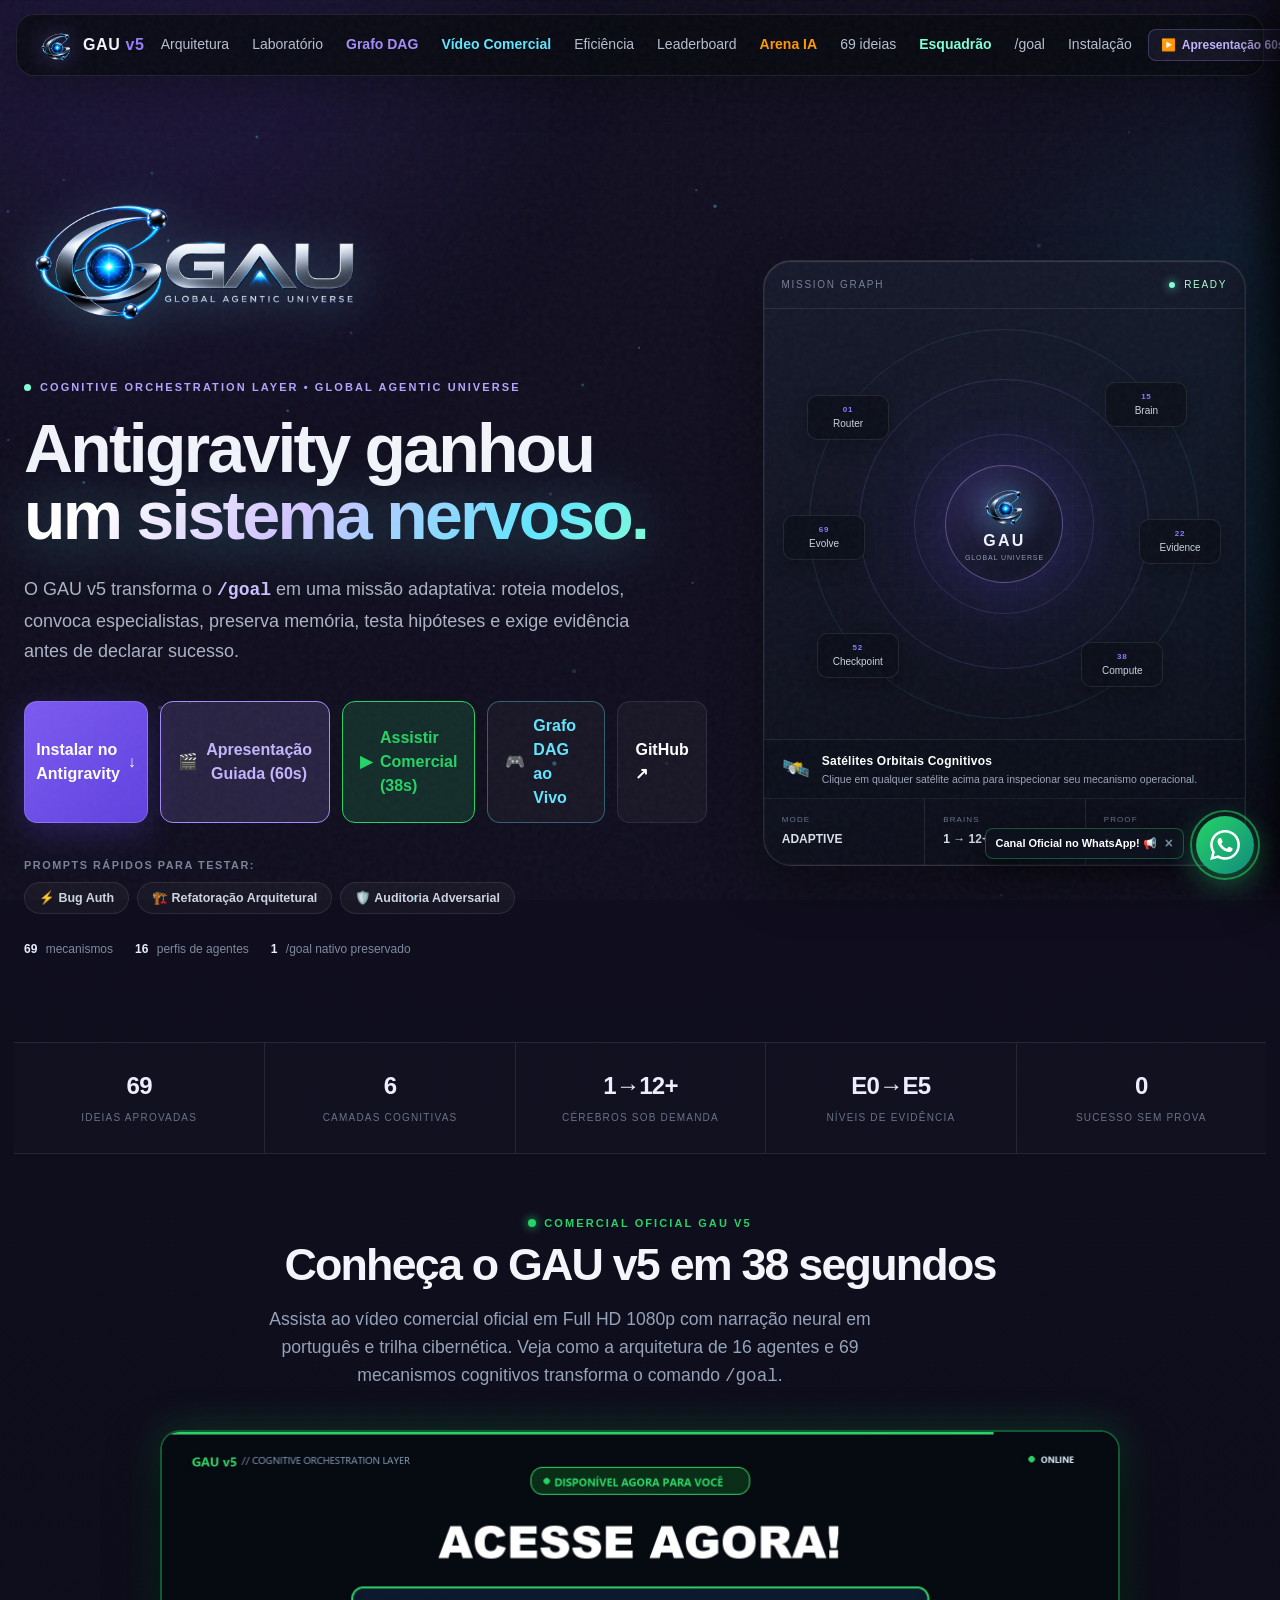
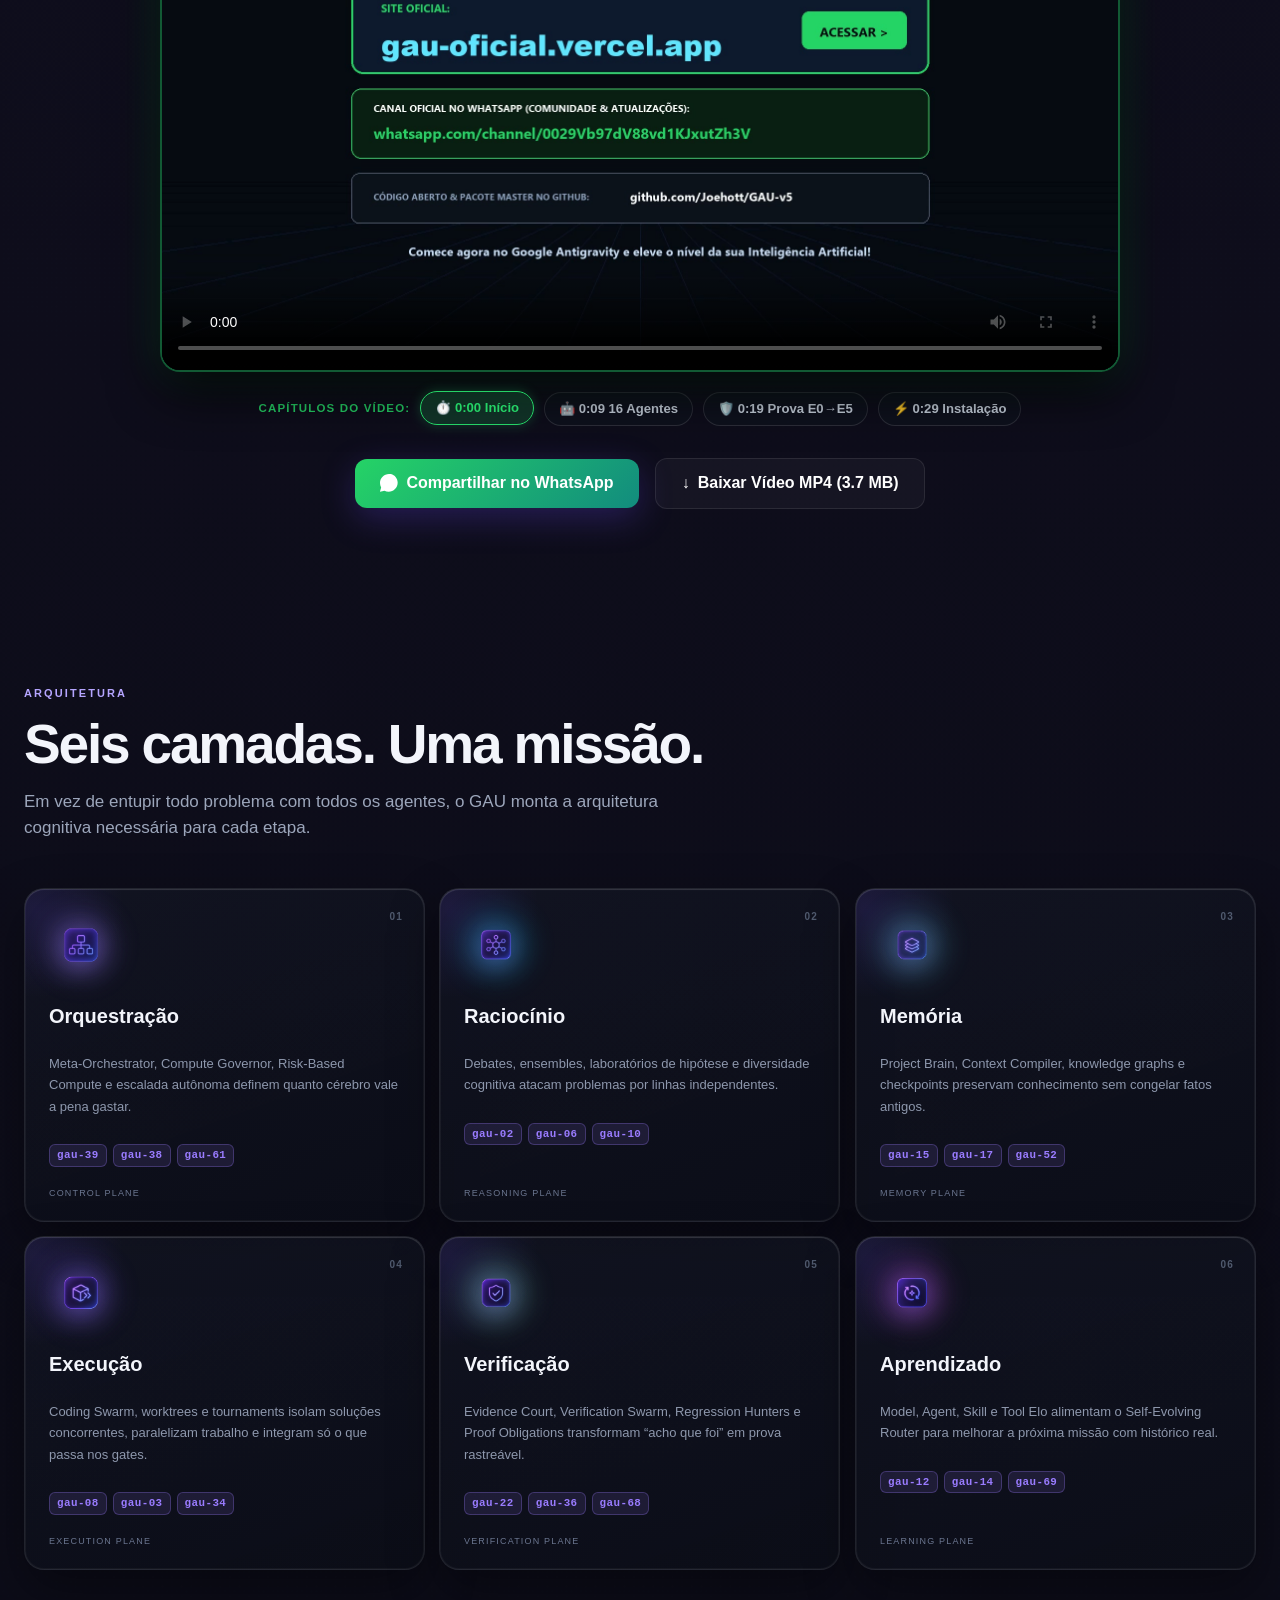
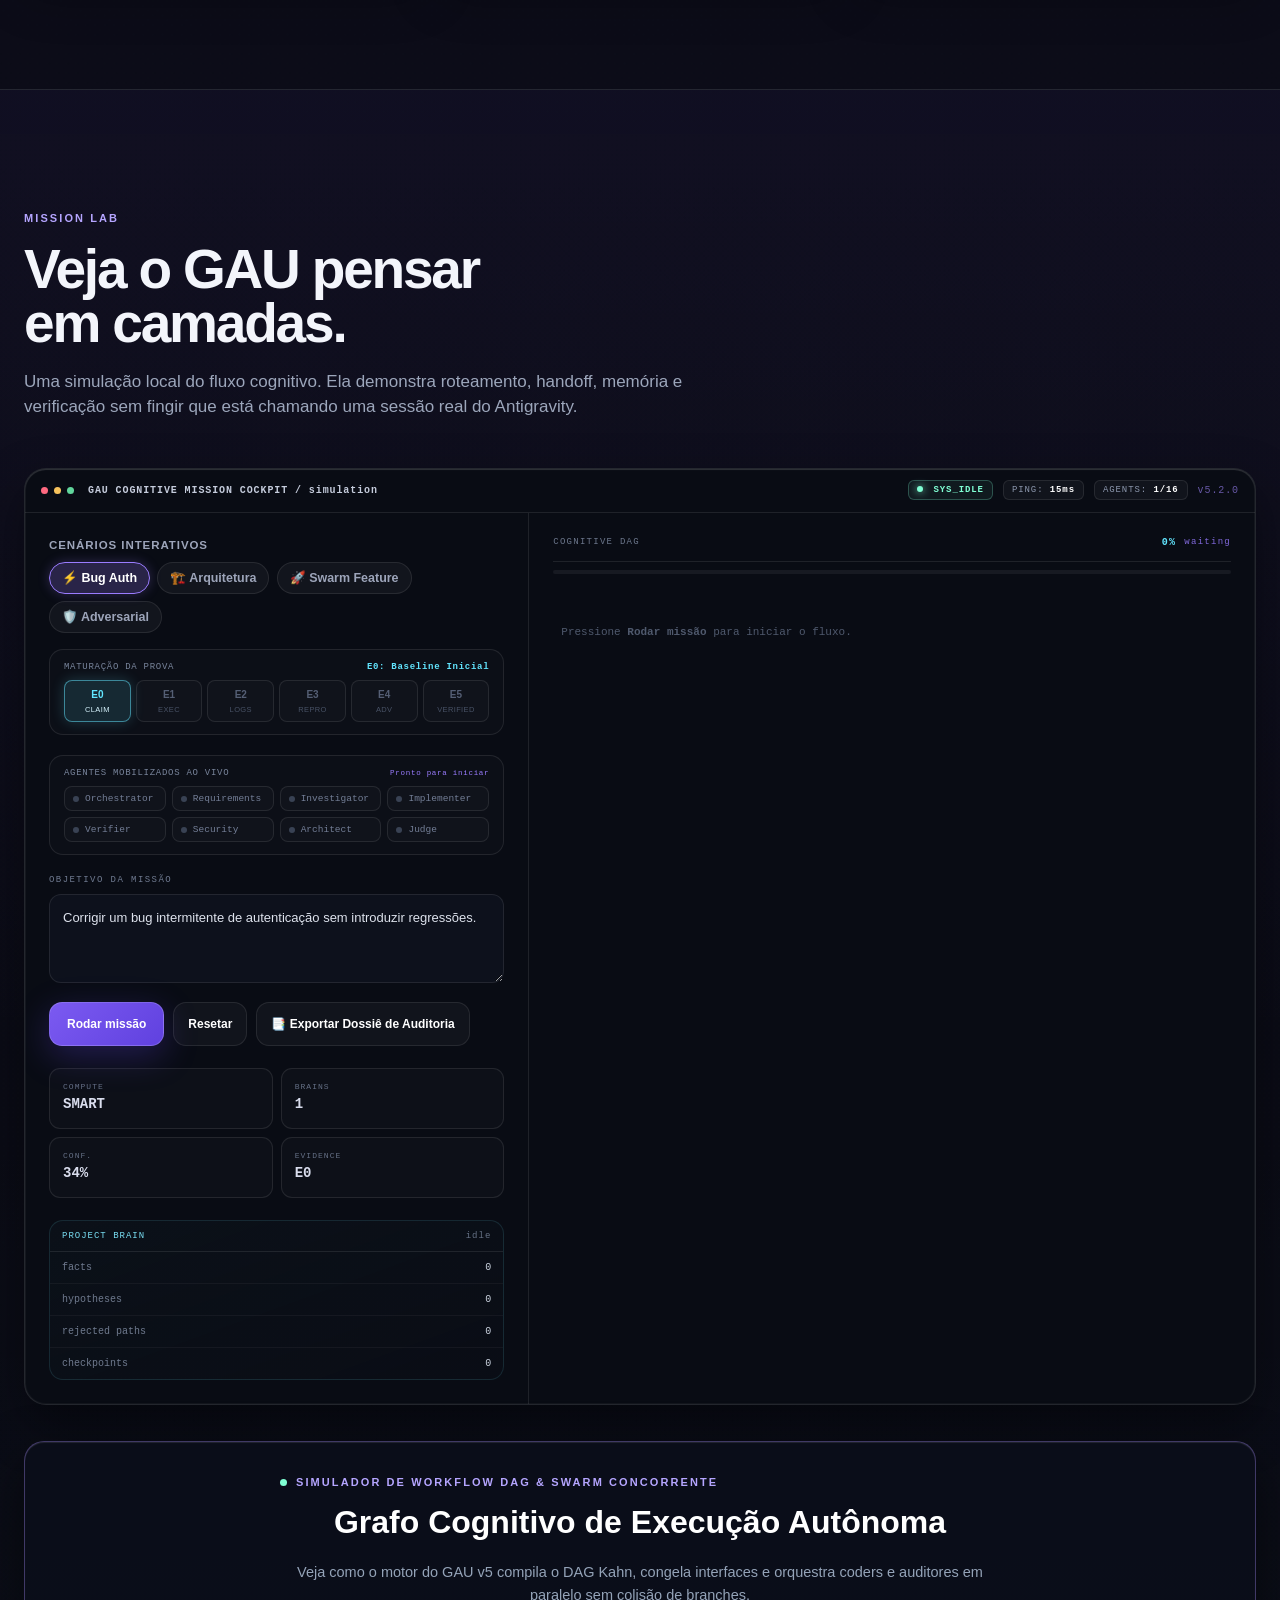
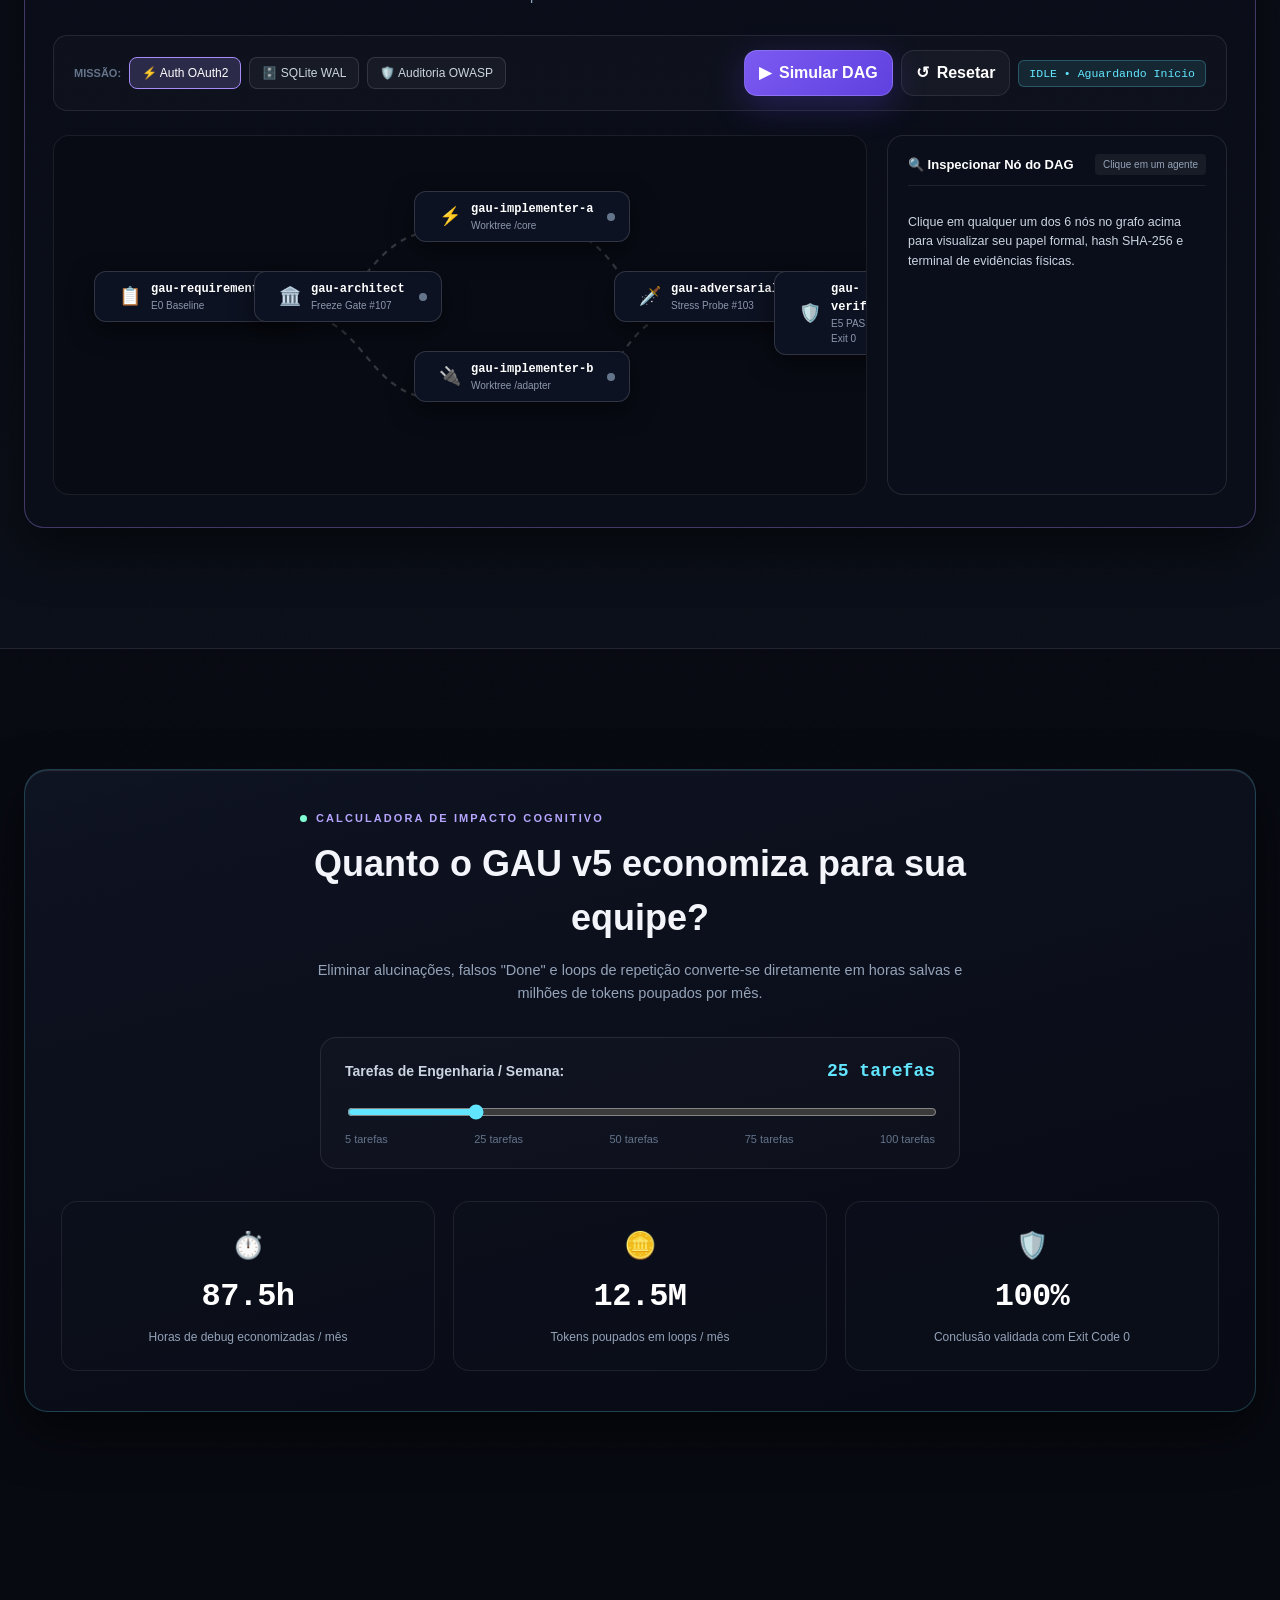
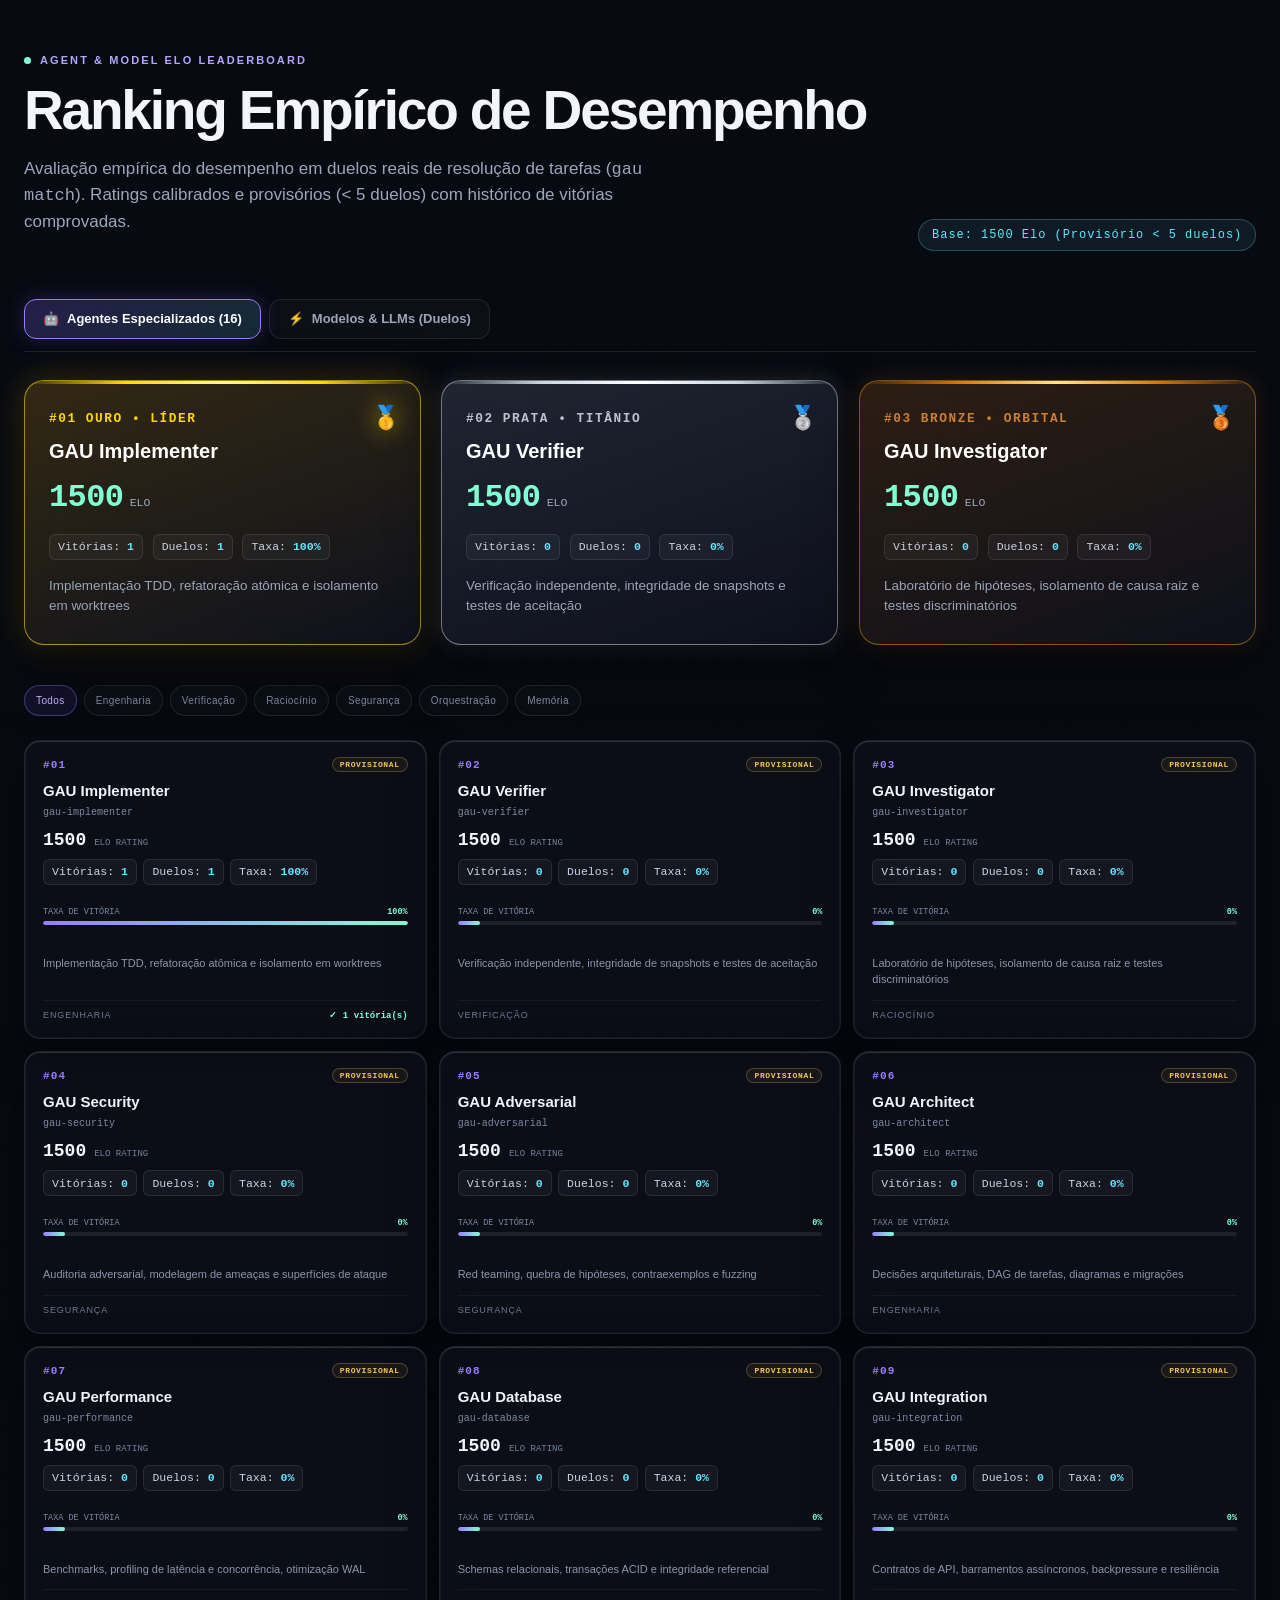
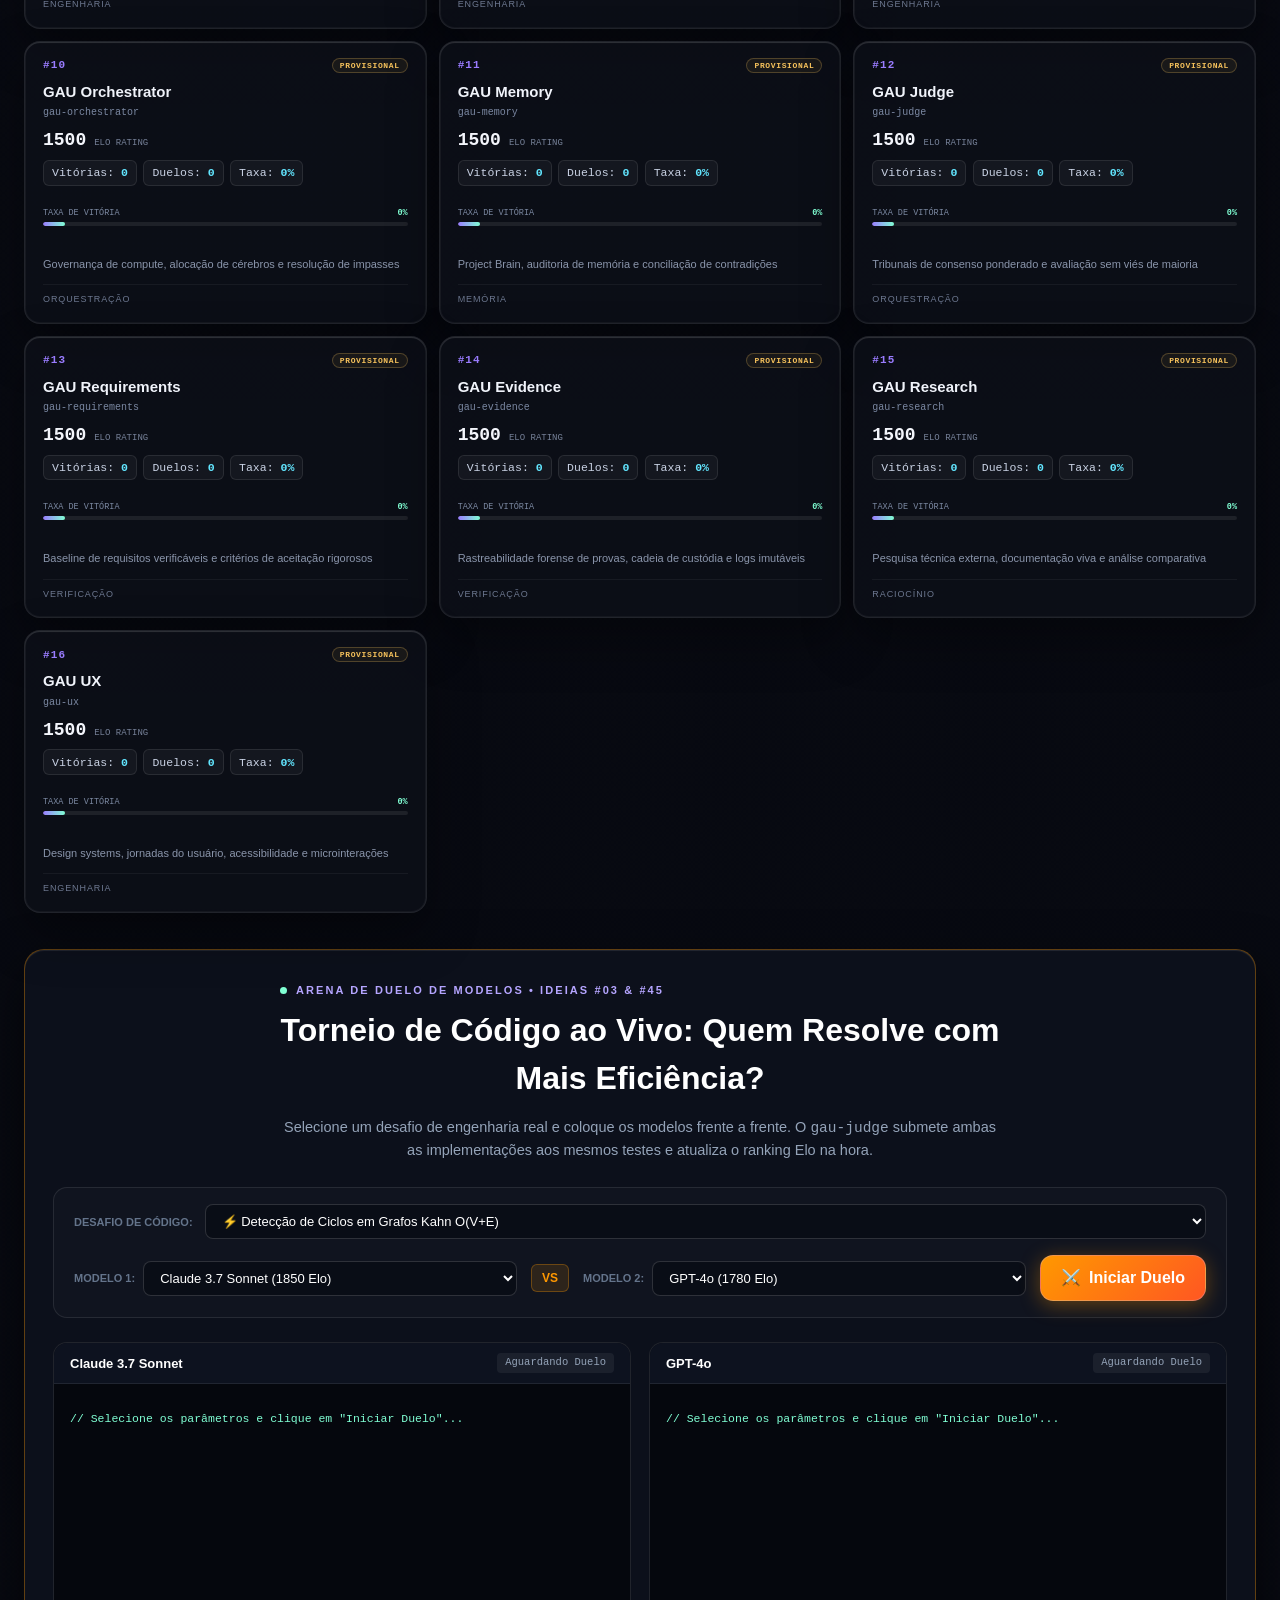
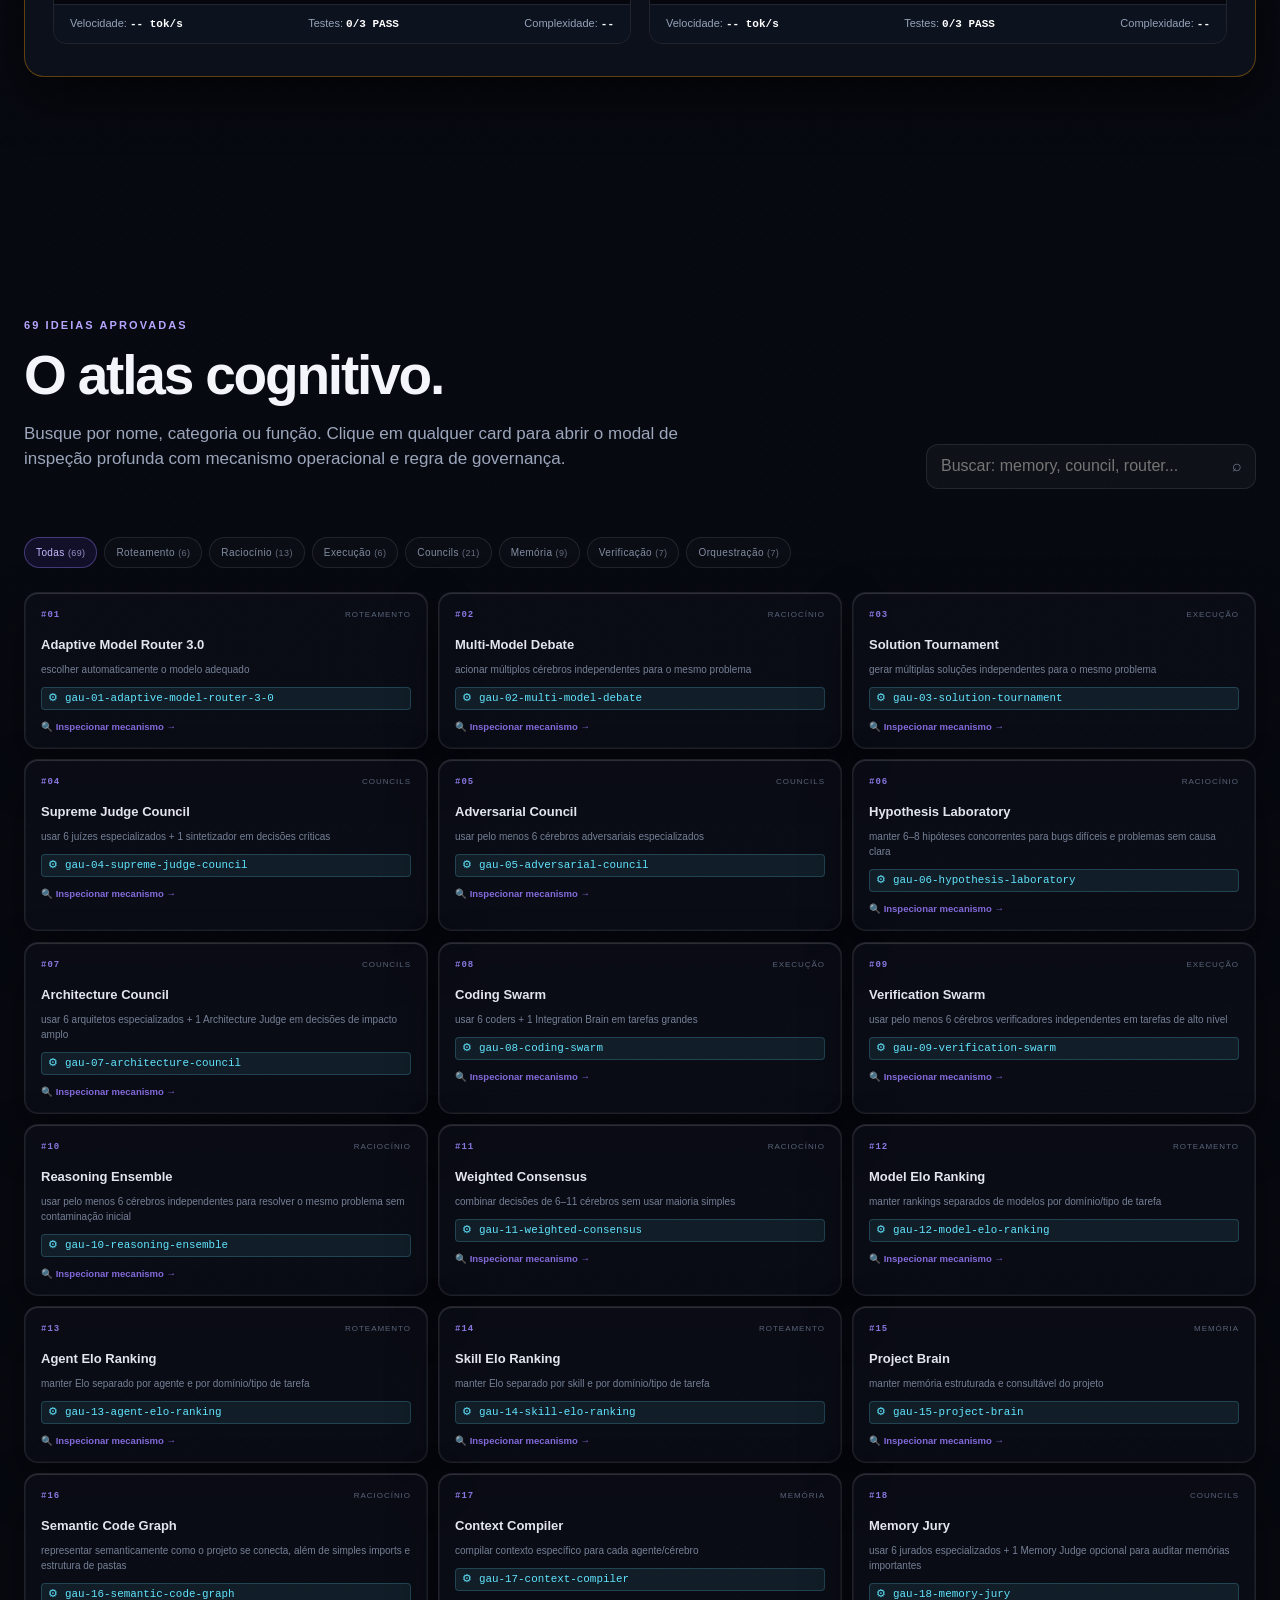
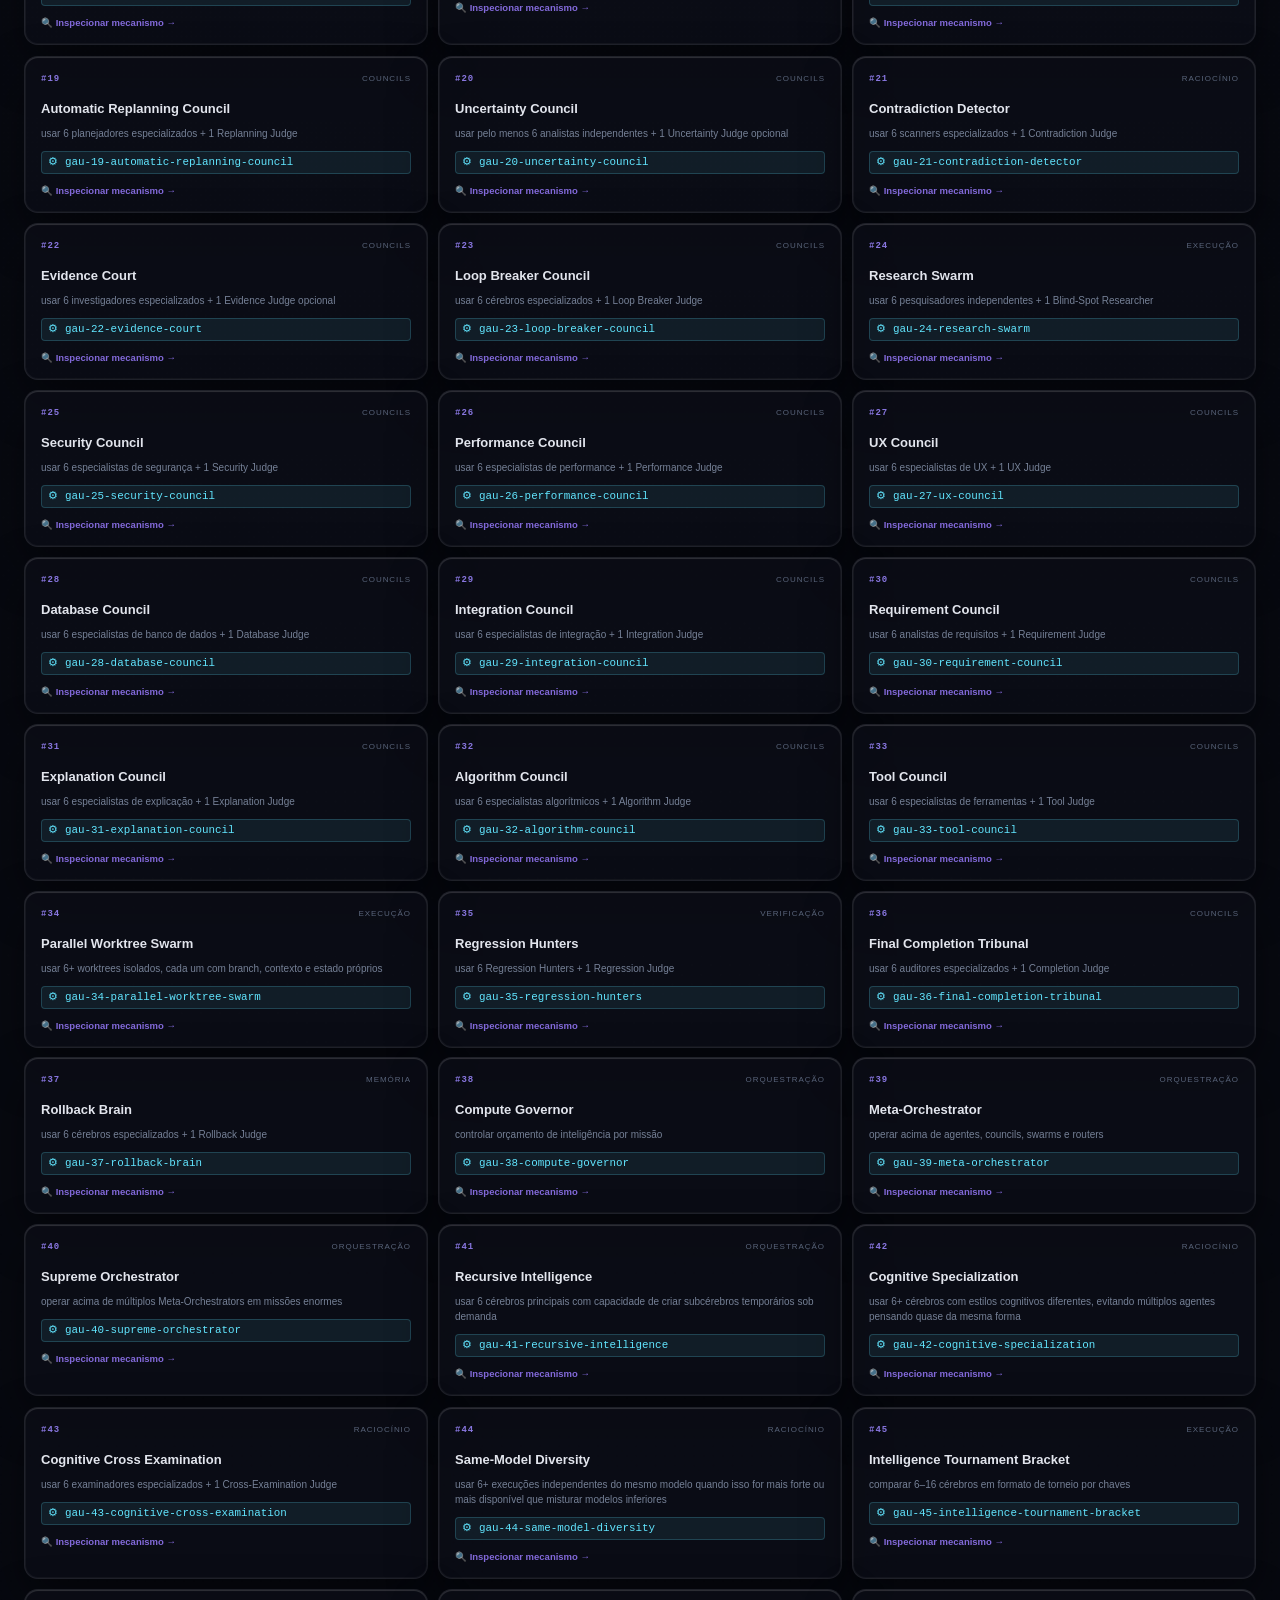
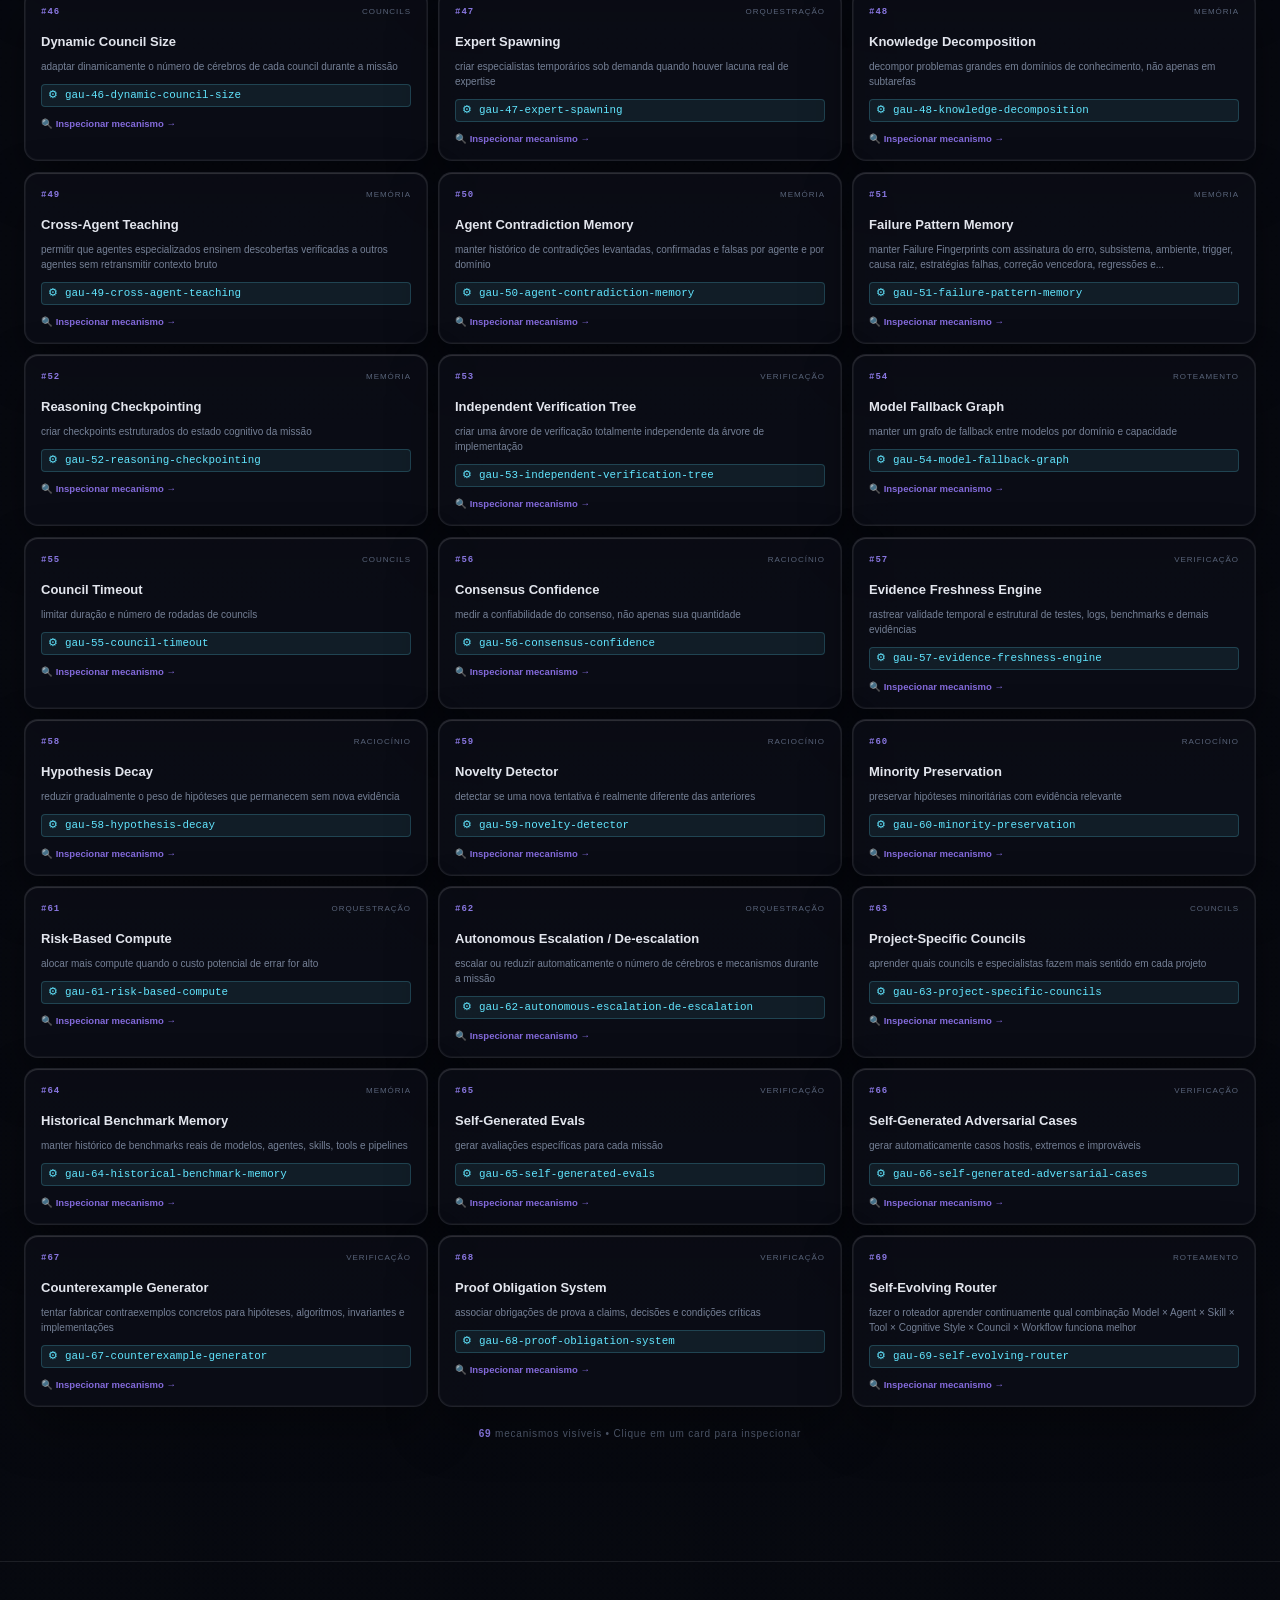
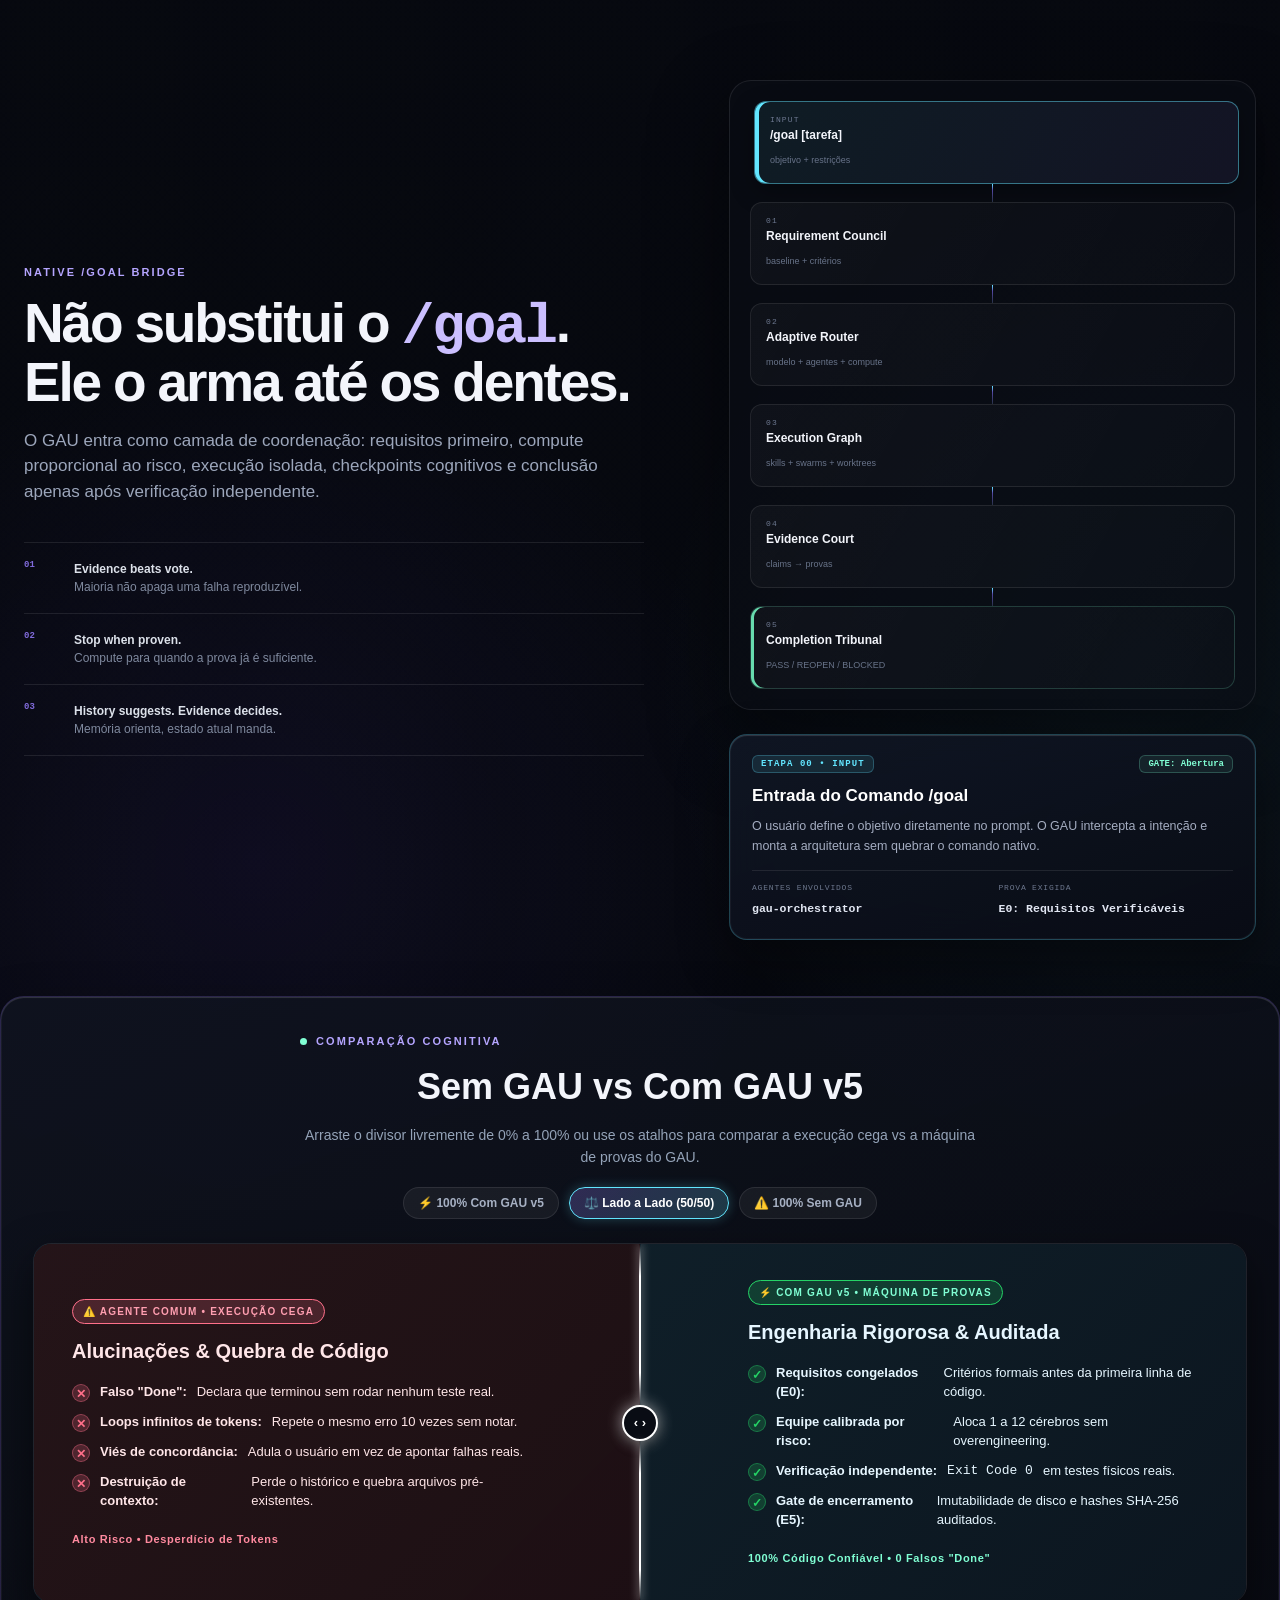
==== index.html @ ed95e639 "feat(ui): lancar Mega Pack V5 com simulador DAG ao vivo, arena de duelo de modelos, cockpit HUD de t" ====
<!doctype html>
<html lang="pt-BR">
<head>
  <meta charset="utf-8" />
  <meta name="viewport" content="width=device-width, initial-scale=1.0, maximum-scale=5.0, viewport-fit=cover" />
  <meta name="theme-color" content="#080b12" />
  <meta name="mobile-web-app-capable" content="yes" />
  <meta name="apple-mobile-web-app-capable" content="yes" />
  <meta name="apple-mobile-web-app-status-bar-style" content="black-translucent" />
  <meta name="apple-mobile-web-app-title" content="GAU v5" />
  <link rel="apple-touch-icon" href="assets/gau-avatar.png" />
  <meta name="description" content="GAU v5 para Antigravity: 69 mecanismos cognitivos integrados ao /goal, com roteamento adaptativo, memória, councils, swarms e verificação por evidência." />
  <meta name="keywords" content="GAU v5, GAU, Grande Arquitetura Unificada, Antigravity, Google Antigravity, comando /goal, agentes autônomos, inteligência artificial, multi-agent system, orquestração de IA, robôs programadores, Joehott" />
  <link rel="canonical" href="https://gau-oficial.vercel.app/" />

  <!-- Open Graph / WhatsApp / Facebook Preview -->
  <meta property="og:type" content="website" />
  <meta property="og:url" content="https://gau-oficial.vercel.app/" />
  <meta property="og:site_name" content="GAU v5 Oficial" />
  <meta property="og:title" content="GAU v5 | Orquestração Cognitiva para Antigravity" />
  <meta property="og:description" content="69 mecanismos cognitivos e 16 agentes autônomos integrados ao comando /goal do Antigravity." />
  <meta property="og:image" content="https://gau-oficial.vercel.app/assets/gau-og-banner.png" />
  <meta property="og:image:width" content="1200" />
  <meta property="og:image:height" content="630" />
  <meta property="og:image:alt" content="Logotipo Oficial GAU - Global Agentic Universe" />

  <!-- Twitter Card Preview -->
  <meta name="twitter:card" content="summary_large_image" />
  <meta name="twitter:url" content="https://gau-oficial.vercel.app/" />
  <meta name="twitter:title" content="GAU v5 | Orquestração Cognitiva para Antigravity" />
  <meta name="twitter:description" content="69 mecanismos cognitivos e 16 agentes autônomos integrados ao comando /goal do Antigravity." />
  <meta name="twitter:image" content="https://gau-oficial.vercel.app/assets/gau-og-banner.png" />

  <title>GAU v5 | Antigravity Cognitive Orchestration</title>
  <link rel="icon" href="assets/gau-icon.png" type="image/png" />
  <link rel="icon" href="assets/favicon.svg" type="image/svg+xml" />
  <link rel="manifest" href="site.webmanifest" />
  <link rel="stylesheet" href="styles.css?v=5.5.0" />

  <!-- Vercel Web Analytics & Speed Insights -->
  <script>
    window.va = window.va || function () { (window.vaq = window.vaq || []).push(arguments); };
    window.si = window.si || function () { (window.siq = window.siq || []).push(arguments); };
  </script>
  <script defer src="/_vercel/insights/script.js"></script>
  <script defer src="/_vercel/speed-insights/script.js"></script>
  <style>
    /* Critical inline styles to guarantee instant rendering of WhatsApp & Mobile elements */
    .whatsapp-floating {
      position: fixed !important;
      bottom: 26px !important;
      right: 26px !important;
      z-index: 99999 !important;
      display: block !important;
    }
    @media (max-width: 768px) {
      .whatsapp-floating {
        bottom: calc(76px + env(safe-area-inset-bottom, 0px)) !important;
        right: 16px !important;
      }
    }
    .whatsapp-pulse-btn {
      width: 58px !important;
      height: 58px !important;
      border-radius: 50% !important;
      background: linear-gradient(135deg, #25D366, #128C7E) !important;
      border: none !important;
      cursor: pointer !important;
      display: grid !important;
      place-items: center !important;
      box-shadow: 0 8px 30px rgba(37, 211, 102, 0.45) !important;
      position: relative !important;
    }
    .whatsapp-modal.open,
    .whatsapp-modal.active {
      display: block !important;
    }
  </style>
</head>
<body>
  <div class="noise" aria-hidden="true"></div>
  <div class="aurora aurora-a" aria-hidden="true"></div>
  <div class="aurora aurora-b" aria-hidden="true"></div>
  <canvas id="quantumCanvas" class="quantum-canvas" aria-hidden="true"></canvas>
  <canvas id="matrixCanvas" class="matrix-canvas" aria-hidden="true"></canvas>

  <header class="topbar" id="top">
    <a class="brand" href="#top" aria-label="GAU v5 - início" id="gauBrandLogo">
      <img src="assets/gau-icon.png" alt="GAU" width="34" height="34" />
      <span>GAU <b>v5</b></span>
    </a>
    <nav class="nav" aria-label="Navegação principal">
      <a href="#architecture">Arquitetura</a>
      <a href="#lab">Laboratório</a>
      <a href="#dagSimulatorSection" style="color: #a78bfa; font-weight: 700;">Grafo DAG</a>
      <a href="#comercial" style="color: #62e6ff; font-weight: 700;">Vídeo Comercial</a>
      <a href="#roi">Eficiência</a>
      <a href="#leaderboard">Leaderboard</a>
      <a href="#modelArenaSection" style="color: #ff9800; font-weight: 700;">Arena IA</a>
      <a href="#ideas">69 ideias</a>
      <a href="#squadBuilderSection" style="color: #80ffd4; font-weight: 700;">Esquadrão</a>
      <a href="#goal">/goal</a>
      <a href="#deploy">Instalação</a>
    </nav>
    <div class="topbar-actions">
      <button class="tour-top-btn" id="startTourBtn" title="Apresentação Guiada do GAU v5 em 60s">
        <span class="tour-icon">▶️</span>
        <span class="tour-txt">Apresentação 60s</span>
      </button>
      <button class="cockpit-toggle-btn" id="cockpitToggleBtn" title="Abrir Cockpit de Telemetria Sci-Fi HUD">
        <span class="cockpit-icon">🛰️</span>
        <span class="cockpit-txt">Cockpit HUD</span>
      </button>
      <button class="search-k-btn" id="spotlightTriggerBtn" title="Busca Rápida de Ideias, Agentes e Comandos (Ctrl+K)">
        <svg width="13" height="13" viewBox="0 0 24 24" fill="none" stroke="currentColor" stroke-width="2.5"><circle cx="11" cy="11" r="8"/><path d="M21 21l-4.35-4.35"/></svg>
        <span class="search-k-txt">Buscar</span>
        <kbd class="search-k-badge">Ctrl K</kbd>
      </button>
      <button class="audio-toggle-btn" id="audioToggleBtn" title="Ativar/Desativar Efeitos Sonoros Cyberpunk">
        <span class="audio-icon" id="audioIcon">🔇</span>
        <span class="audio-txt">Som</span>
      </button>
      <a class="whatsapp-btn-header" id="headerWhatsappBtn" href="https://whatsapp.com/channel/0029Vb97dV88vd1KJxutZh3V" target="_blank" rel="noopener noreferrer" title="Canal Oficial no WhatsApp">
        <svg width="15" height="15" viewBox="0 0 24 24" fill="currentColor"><path d="M12.031 6.172c-3.181 0-5.767 2.586-5.768 5.766-.001 1.298.38 2.27 1.019 3.287l-.582 2.128 2.182-.573c.978.58 1.911.928 3.145.929 3.178 0 5.767-2.587 5.768-5.766.001-3.187-2.575-5.77-5.764-5.771zm3.392 8.244c-.144.405-.837.774-1.17.824-.299.045-.677.063-1.092-.069-.252-.08-.575-.187-.988-.365-1.739-.751-2.874-2.502-2.961-2.617-.087-.116-.708-.94-.708-1.793s.448-1.273.607-1.446c.159-.173.346-.217.462-.217l.332.006c.106.005.249-.04.39.298.144.347.491 1.2.534 1.287.043.087.072.188.014.304-.058.116-.087.188-.173.289l-.26.304c-.087.086-.177.18-.076.354.101.174.449.741.964 1.201.662.591 1.221.774 1.394.86s.274.072.376-.043c.101-.116.433-.506.549-.68.116-.173.231-.145.39-.087s1.011.477 1.184.564.289.13.332.202c.043.072.043.419-.101.824zm-3.423-14.416c-6.627 0-12 5.373-12 12 0 2.126.556 4.12 1.528 5.856l-1.624 5.928 6.074-1.593c1.666.91 3.567 1.42 5.586 1.42 6.627 0 12-5.373 12-12 0-6.627-5.373-12-12-12z"/></svg>
        <span>WhatsApp</span>
      </a>
      <a class="mini-cta" href="https://github.com/Joehott/GAU-v5" target="_blank" rel="noopener noreferrer">GitHub <span>↗</span></a>
      <button class="mobile-menu-btn" id="mobileMenuBtn" aria-label="Abrir Menu de Navegação">
        <span></span>
        <span></span>
        <span></span>
      </button>
    </div>
  </header>

  <!-- Dedicated Mobile Quick Access Bar (Only visible on Smartphones <= 768px) -->
  <nav class="mobile-quick-bar" id="mobileQuickBar" aria-label="Acesso Rápido Mobile">
    <div class="mobile-quick-track">
      <a href="#top" class="mobile-quick-chip active"><span class="chip-dot"></span> Início</a>
      <a href="#architecture" class="mobile-quick-chip">🏛️ Arquitetura</a>
      <a href="#lab" class="mobile-quick-chip">🧪 Lab Missões</a>
      <a href="#dagSimulatorSection" class="mobile-quick-chip">🎮 Grafo DAG</a>
      <a href="#comercial" class="mobile-quick-chip">🎬 Vídeo 38s</a>
      <a href="#roi" class="mobile-quick-chip">🧮 Eficiência</a>
      <a href="#leaderboard" class="mobile-quick-chip">🏆 Leaderboard</a>
      <a href="#modelArenaSection" class="mobile-quick-chip">⚔️ Duelo IA</a>
      <a href="#ideas" class="mobile-quick-chip">💡 69 Ideias</a>
      <a href="#squadBuilderSection" class="mobile-quick-chip">🧩 Esquadrão</a>
      <a href="#goal" class="mobile-quick-chip">🎯 /goal</a>
      <a href="#deploy" class="mobile-quick-chip">⚡ Instalar</a>
    </div>
  </nav>

  <div class="mobile-nav-backdrop" id="mobileNavBackdrop"></div>
  <aside class="mobile-nav-drawer" id="mobileNavDrawer" aria-label="Menu Mobile">
    <div class="drawer-header">
      <div class="brand">
        <img src="assets/gau-icon.png" alt="GAU" width="28" height="28" />
        <span>GAU <b>v5</b></span>
      </div>
      <button class="drawer-close-btn" id="drawerCloseBtn" aria-label="Fechar Menu">&times;</button>
    </div>
    <nav class="drawer-links">
      <a href="#top" class="drawer-link"><span class="drawer-icon">🏠</span> Início</a>
      <a href="#comercial" class="drawer-link highlight-commercial"><span class="drawer-icon">🎬</span> Vídeo Comercial <small class="badge-new">38s</small></a>
      <a href="#architecture" class="drawer-link"><span class="drawer-icon">🏛️</span> Arquitetura</a>
      <a href="#lab" class="drawer-link"><span class="drawer-icon">🧪</span> Laboratório de Missões</a>
      <a href="#roi" class="drawer-link"><span class="drawer-icon">🧮</span> Calculadora de Eficiência</a>
      <a href="#leaderboard" class="drawer-link"><span class="drawer-icon">🏆</span> Leaderboard Elo</a>
      <a href="#ideas" class="drawer-link"><span class="drawer-icon">💡</span> 69 Ideias Aprovadas</a>
      <a href="#goal" class="drawer-link"><span class="drawer-icon">🎯</span> Comando /goal</a>
      <a href="#deploy" class="drawer-link"><span class="drawer-icon">📦</span> Instalação</a>
      <a href="#contato" class="drawer-link highlight-wa"><span class="drawer-icon">💬</span> Canal Oficial WhatsApp</a>
      <a href="https://github.com/Joehott/GAU-v5" target="_blank" rel="noopener noreferrer" class="drawer-link"><span class="drawer-icon">↗️</span> GitHub Oficial</a>
    </nav>
  </aside>

  <main>
    <section class="hero section-shell">
      <div class="hero-copy reveal">
        <div class="hero-brand-badge" style="margin-bottom: 1.25rem;">
          <img src="assets/gau-logo-transparent.png" alt="GAU - Global Agentic Universe" style="max-width: min(340px, 85vw); height: auto; display: block; filter: drop-shadow(0 6px 24px rgba(98, 230, 255, 0.28));" />
        </div>
        <div class="eyebrow"><span class="pulse-dot"></span> COGNITIVE ORCHESTRATION LAYER &bull; GLOBAL AGENTIC UNIVERSE</div>
        <h1>Antigravity ganhou<br><span class="gradient-text">um sistema nervoso.</span></h1>
        <p class="hero-lead">O GAU v5 transforma o <code>/goal</code> em uma missão adaptativa: roteia modelos, convoca especialistas, preserva memória, testa hipóteses e exige evidência antes de declarar sucesso.</p>
        <div class="hero-actions">
          <a class="button primary" href="#deploy">Instalar no Antigravity <span>↓</span></a>
          <button type="button" class="button tour-hero-btn" id="heroTourBtn" style="background: rgba(167, 139, 250, 0.16); border: 1px solid #a78bfa; color: #c4b5fd; font-weight: 700; display: inline-flex; align-items: center; gap: 8px;"><span>🎬</span> Apresentação Guiada (60s)</button>
          <a class="button commercial-btn" href="#comercial" style="background: rgba(37, 211, 102, 0.15); border: 1px solid #25D366; color: #25D366; font-weight: 700; display: inline-flex; align-items: center; gap: 8px;"><span>▶</span> Assistir Comercial (38s)</a>
          <a class="button ghost" href="#dagSimulatorSection" style="border-color: rgba(98, 230, 255, 0.35); color: #62e6ff;"><span>🎮</span> Grafo DAG ao Vivo</a>
          <a class="button ghost" href="https://github.com/Joehott/GAU-v5" target="_blank" rel="noopener noreferrer">GitHub ↗</a>
        </div>
        <div class="hero-prompts" id="heroPrompts">
          <span class="hero-prompts-label">PROMPTS RÁPIDOS PARA TESTAR:</span>
          <div class="hero-prompt-chips">
            <button type="button" class="prompt-chip" data-prompt="Corrigir um bug intermitente de autenticação sem introduzir regressões.">⚡ Bug Auth</button>
            <button type="button" class="prompt-chip" data-prompt="Refatorar arquitetura do sistema com contratos rígidos e testes de regressão.">🏗️ Refatoração Arquitetural</button>
            <button type="button" class="prompt-chip" data-prompt="Executar auditoria adversarial OWASP, caça a edge cases e quarentena de falhas.">🛡️ Auditoria Adversarial</button>
          </div>
        </div>
        <div class="hero-proof">
          <span><i>69</i> mecanismos</span>
          <span><i>16</i> perfis de agentes</span>
          <span><i>1</i> /goal nativo preservado</span>
        </div>
      </div>

      <div class="hero-visual reveal delay-1" aria-label="Visualização da arquitetura cognitiva do GAU v5">
        <div class="orbital-card">
          <div class="card-topline">
            <span>MISSION GRAPH</span>
            <span class="status-live" id="orbitalLiveStatus"><i></i> READY</span>
          </div>
          <div class="brain-stage">
            <div class="orbit orbit-1"></div>
            <div class="orbit orbit-2"></div>
            <div class="orbit orbit-3"></div>
            <div class="core-node" id="orbitalCoreNode" role="button" tabindex="0" title="GAU v5 - Núcleo Cognitivo Quântico">
              <img src="assets/gau-icon.png" alt="GAU Núcleo" style="width: 44px; height: 44px; object-fit: contain; filter: drop-shadow(0 0 16px rgba(98, 230, 255, 0.7)); margin-bottom: 2px;" />
              <b>GAU</b>
              <small>GLOBAL UNIVERSE</small>
            </div>
            <button type="button" class="satellite s1" data-sat="01" data-name="Adaptive Model Router 3.0" data-desc="Roteamento dinâmico do modelo ideal e dimensionamento de compute por risco e incerteza."><span>01</span>Router</button>
            <button type="button" class="satellite s2" data-sat="15" data-name="Project Brain" data-desc="Memória estruturada em SQLite WAL: fatos comprovados, hipóteses e caminhos rejeitados."><span>15</span>Brain</button>
            <button type="button" class="satellite s3" data-sat="22" data-name="Evidence Court" data-desc="Cadeia de custódia e prova formal (E0 a E5). Nenhuma alegação é aceita sem teste físico."><span>22</span>Evidence</button>
            <button type="button" class="satellite s4" data-sat="38" data-name="Compute Governor" data-desc="Governança orçamentária rigorosa: reserva e libera instâncias cerebrais sob demanda."><span>38</span>Compute</button>
            <button type="button" class="satellite s5" data-sat="52" data-name="Reasoning Checkpoint" data-desc="Snapshots atômicos de estado no SQLite com restauração instantânea sob qualquer falha."><span>52</span>Checkpoint</button>
            <button type="button" class="satellite s6" data-sat="69" data-name="Self-Evolving Router" data-desc="Curva contínua de aprendizado que refina o roteamento a partir de duelos reais Elo."><span>69</span>Evolve</button>
          </div>
          <div class="orbital-info-capsule" id="orbitalInfoCapsule">
            <span class="capsule-icon" id="capsuleIcon">🛰️</span>
            <div class="capsule-text">
              <strong id="capsuleTitle">Satélites Orbitais Cognitivos</strong>
              <span id="capsuleDesc">Clique em qualquer satélite acima para inspecionar seu mecanismo operacional.</span>
            </div>
          </div>
          <div class="signal-row">
            <div id="sigMode"><small>MODE</small><strong>ADAPTIVE</strong></div>
            <div id="sigBrains"><small>BRAINS</small><strong>1 → 12+</strong></div>
            <div id="sigProof"><small>PROOF</small><strong>E0 → E5</strong></div>
          </div>
        </div>
      </div>
    </section>

    <section class="metrics-strip" aria-label="Métricas principais">
      <div><strong data-count="69">69</strong><span>ideias aprovadas</span></div>
      <div><strong data-count="6">6</strong><span>camadas cognitivas</span></div>
      <div><strong>1→12+</strong><span>cérebros sob demanda</span></div>
      <div><strong>E0→E5</strong><span>níveis de evidência</span></div>
      <div><strong>0</strong><span>sucesso sem prova</span></div>
    </section>

    <section class="section-shell section-block" id="comercial" style="text-align: center; padding-top: 3.5rem; padding-bottom: 3.5rem;">
      <div class="section-heading reveal" style="max-width: 820px; margin: 0 auto 2.5rem auto;">
        <div class="eyebrow" style="color: #25D366; display: inline-flex; align-items: center; gap: 8px;">
          <span style="display:inline-block; width:8px; height:8px; border-radius:50%; background:#25D366; box-shadow: 0 0 10px #25D366;"></span>
          COMERCIAL OFICIAL GAU v5
        </div>
        <h2 style="font-size: clamp(2rem, 3.5vw, 2.8rem); margin-top: 0.5rem;">Conheça o GAU v5 em 38 segundos</h2>
        <p style="color: #94a3b8; font-size: 1.1rem; line-height: 1.6;">Assista ao vídeo comercial oficial em Full HD 1080p com narração neural em português e trilha cibernética. Veja como a arquitetura de 16 agentes e 69 mecanismos cognitivos transforma o comando <code>/goal</code>.</p>
      </div>

      <div class="commercial-video-container reveal delay-1" style="max-width: 960px; margin: 0 auto; position: relative; border-radius: 20px; overflow: hidden; box-shadow: 0 20px 50px rgba(0, 0, 0, 0.8), 0 0 40px rgba(37, 211, 102, 0.25); border: 2px solid rgba(37, 211, 102, 0.4); background: #070a13;">
        <video id="gauCommercialVideo" controls poster="assets/commercial_preview.jpg" preload="metadata" playsinline style="width: 100%; height: auto; display: block; aspect-ratio: 16/9; background: #000;">
          <source src="downloads/GAU_v5_Comercial_Oficial.mp4" type="video/mp4">
          Seu navegador não suporta a reprodução direta deste vídeo.
        </video>
      </div>

      <div class="video-chapters reveal delay-2" id="videoChapters">
        <span class="chapters-title">CAPÍTULOS DO VÍDEO:</span>
        <button type="button" class="chapter-pill active" data-time="0">⏱️ 0:00 Início</button>
        <button type="button" class="chapter-pill" data-time="9">🤖 0:09 16 Agentes</button>
        <button type="button" class="chapter-pill" data-time="19">🛡️ 0:19 Prova E0→E5</button>
        <button type="button" class="chapter-pill" data-time="29">⚡ 0:29 Instalação</button>
      </div>

      <div class="commercial-actions reveal delay-2" style="margin-top: 2rem; display: flex; flex-wrap: wrap; justify-content: center; gap: 1rem; align-items: center;">
        <a class="button primary" id="shareWhatsappBtn" href="https://api.whatsapp.com/send?text=%F0%9F%9A%80%20Olha%20esse%20projeto%20incr%C3%ADvel%20de%20Intelig%C3%AAncia%20Artificial%20para%20o%20Google%20Antigravity!%0A%0A%F0%9F%8E%AC%20Assista%20ao%20comercial%20oficial%20e%20acesse%20o%20site%3A%20https%3A%2F%2Fgau-oficial.vercel.app%23comercial%0A%0A%F0%9F%93%A2%20Canal%20no%20WhatsApp%3A%20https%3A%2F%2Fwhatsapp.com%2Fchannel%2F0029Vb97dV88vd1KJxutZh3V" target="_blank" rel="noopener noreferrer" style="background: linear-gradient(135deg, #25D366, #128C7E); border: none; color: #fff; font-weight: 700; display: inline-flex; align-items: center; gap: 8px; padding: 0.8rem 1.6rem; border-radius: 12px; text-decoration: none;">
          <svg width="18" height="18" viewBox="0 0 24 24" fill="currentColor"><path d="M12.031 6.172c-3.181 0-5.767 2.586-5.768 5.766-.001 1.298.38 2.27 1.019 3.287l-.582 2.128 2.182-.573c.978.58 1.911.928 3.145.929 3.178 0 5.767-2.587 5.768-5.766.001-3.187-2.575-5.77-5.764-5.771zm3.392 8.244c-.144.405-.837.774-1.17.824-.299.045-.677.063-1.092-.069-.252-.08-.575-.187-.988-.365-1.739-.751-2.874-2.502-2.961-2.617-.087-.116-.708-.94-.708-1.793s.448-1.273.607-1.446c.159-.173.346-.217.462-.217l.332.006c.106.005.249-.04.39.298.144.347.491 1.2.534 1.287.043.087.072.188.014.304-.058.116-.087.188-.173.289l-.26.304c-.087.086-.177.18-.076.354.101.174.449.741.964 1.201.662.591 1.221.774 1.394.86s.274.072.376-.043c.101-.116.433-.506.549-.68.116-.173.231-.145.39-.087s1.011.477 1.184.564.289.13.332.202c.043.072.043.419-.101.824zm-3.423-14.416c-6.627 0-12 5.373-12 12 0 2.126.556 4.12 1.528 5.856l-1.624 5.928 6.074-1.593c1.666.91 3.567 1.42 5.586 1.42 6.627 0 12-5.373 12-12 0-6.627-5.373-12-12-12z"/></svg>
          Compartilhar no WhatsApp
        </a>
        <a class="button ghost" href="downloads/GAU_v5_Comercial_Oficial.mp4" download="GAU_v5_Comercial_Oficial.mp4" style="display: inline-flex; align-items: center; gap: 8px; padding: 0.8rem 1.6rem; border-radius: 12px; text-decoration: none;">
          <span>↓</span> Baixar Vídeo MP4 (3.7 MB)
        </a>
      </div>
    </section>


    <section class="section-shell section-block" id="architecture">
      <div class="section-heading reveal">
        <div class="eyebrow">ARQUITETURA</div>
        <h2>Seis camadas. Uma missão.</h2>
        <p>Em vez de entupir todo problema com todos os agentes, o GAU monta a arquitetura cognitiva necessária para cada etapa.</p>
      </div>
      <div class="layer-grid">
        <article class="layer-card reveal" data-layer="1">
          <div class="layer-num">01</div>
          <div class="layer-icon"><img src="assets/icons_arquitetura (3).png" alt="Orquestração" class="layer-icon-img" width="58" height="58" loading="lazy" /></div>
          <h3>Orquestração</h3>
          <p>Meta-Orchestrator, Compute Governor, Risk-Based Compute e escalada autônoma definem quanto cérebro vale a pena gastar.</p>
          <div class="layer-skills"><span class="layer-skill-badge">gau-39</span><span class="layer-skill-badge">gau-38</span><span class="layer-skill-badge">gau-61</span></div>
          <span class="tag">control plane</span>
        </article>
        <article class="layer-card reveal delay-1" data-layer="2">
          <div class="layer-num">02</div>
          <div class="layer-icon"><img src="assets/icons_arquitetura (2).png" alt="Raciocínio" class="layer-icon-img" width="58" height="58" loading="lazy" /></div>
          <h3>Raciocínio</h3>
          <p>Debates, ensembles, laboratórios de hipótese e diversidade cognitiva atacam problemas por linhas independentes.</p>
          <div class="layer-skills"><span class="layer-skill-badge">gau-02</span><span class="layer-skill-badge">gau-06</span><span class="layer-skill-badge">gau-10</span></div>
          <span class="tag">reasoning plane</span>
        </article>
        <article class="layer-card reveal delay-2" data-layer="3">
          <div class="layer-num">03</div>
          <div class="layer-icon"><img src="assets/icons_arquitetura (4).png" alt="Memória" class="layer-icon-img" width="58" height="58" loading="lazy" /></div>
          <h3>Memória</h3>
          <p>Project Brain, Context Compiler, knowledge graphs e checkpoints preservam conhecimento sem congelar fatos antigos.</p>
          <div class="layer-skills"><span class="layer-skill-badge">gau-15</span><span class="layer-skill-badge">gau-17</span><span class="layer-skill-badge">gau-52</span></div>
          <span class="tag">memory plane</span>
        </article>
        <article class="layer-card reveal" data-layer="4">
          <div class="layer-num">04</div>
          <div class="layer-icon"><img src="assets/icons_arquitetura (5).png" alt="Execução" class="layer-icon-img" width="58" height="58" loading="lazy" /></div>
          <h3>Execução</h3>
          <p>Coding Swarm, worktrees e tournaments isolam soluções concorrentes, paralelizam trabalho e integram só o que passa nos gates.</p>
          <div class="layer-skills"><span class="layer-skill-badge">gau-08</span><span class="layer-skill-badge">gau-03</span><span class="layer-skill-badge">gau-34</span></div>
          <span class="tag">execution plane</span>
        </article>
        <article class="layer-card reveal delay-1" data-layer="5">
          <div class="layer-num">05</div>
          <div class="layer-icon"><img src="assets/icons_arquitetura (6).png" alt="Verificação" class="layer-icon-img" width="58" height="58" loading="lazy" /></div>
          <h3>Verificação</h3>
          <p>Evidence Court, Verification Swarm, Regression Hunters e Proof Obligations transformam “acho que foi” em prova rastreável.</p>
          <div class="layer-skills"><span class="layer-skill-badge">gau-22</span><span class="layer-skill-badge">gau-36</span><span class="layer-skill-badge">gau-68</span></div>
          <span class="tag">verification plane</span>
        </article>
        <article class="layer-card reveal delay-2" data-layer="6">
          <div class="layer-num">06</div>
          <div class="layer-icon"><img src="assets/icons_arquitetura (1).png" alt="Aprendizado" class="layer-icon-img" width="58" height="58" loading="lazy" /></div>
          <h3>Aprendizado</h3>
          <p>Model, Agent, Skill e Tool Elo alimentam o Self-Evolving Router para melhorar a próxima missão com histórico real.</p>
          <div class="layer-skills"><span class="layer-skill-badge">gau-12</span><span class="layer-skill-badge">gau-14</span><span class="layer-skill-badge">gau-69</span></div>
          <span class="tag">learning plane</span>
        </article>
      </div>
    </section>

    <section class="lab-wrap" id="lab">
      <div class="section-shell section-block">
        <div class="section-heading reveal">
          <div class="eyebrow">MISSION LAB</div>
          <h2>Veja o GAU pensar em camadas.</h2>
          <p>Uma simulação local do fluxo cognitivo. Ela demonstra roteamento, handoff, memória e verificação sem fingir que está chamando uma sessão real do Antigravity.</p>
        </div>

        <div class="lab-console reveal">
          <div class="console-head">
            <div class="traffic"><i></i><i></i><i></i></div>
            <span class="console-title">GAU COGNITIVE MISSION COCKPIT / simulation</span>
            <div class="console-telemetry">
              <span class="telemetry-pill live" id="telemetryStatus"><i></i> SYS_IDLE</span>
              <span class="telemetry-pill">PING: <b id="telemetryPing">12ms</b></span>
              <span class="telemetry-pill">AGENTS: <b id="telemetryAgents">1/16</b></span>
              <span class="console-build">v5.2.0</span>
            </div>
          </div>
          <div class="console-grid">
            <div class="mission-panel">
              <div class="scenario-selector">
                <span class="scenario-label">CENÁRIOS INTERATIVOS</span>
                <div class="scenario-pills" id="scenarioPills">
                  <button type="button" class="scenario-pill active" data-scenario="auth-bug">⚡ Bug Auth</button>
                  <button type="button" class="scenario-pill" data-scenario="arch-refactor">🏗️ Arquitetura</button>
                  <button type="button" class="scenario-pill" data-scenario="swarm-feature">🚀 Swarm Feature</button>
                  <button type="button" class="scenario-pill" data-scenario="security-audit">🛡️ Adversarial</button>
                </div>
              </div>

              <!-- Proof Level Progression Ladder (E0 -> E5) -->
              <div class="proof-ladder-card">
                <div class="ladder-header">
                  <span>MATURAÇÃO DA PROVA</span>
                  <b id="ladderLevelLabel">E0: Baseline Inicial</b>
                </div>
                <div class="proof-ladder" id="proofLadder">
                  <div class="ladder-step active" data-lvl="E0"><span class="step-num">E0</span><span class="step-txt">Claim</span></div>
                  <div class="ladder-step" data-lvl="E1"><span class="step-num">E1</span><span class="step-txt">Exec</span></div>
                  <div class="ladder-step" data-lvl="E2"><span class="step-num">E2</span><span class="step-txt">Logs</span></div>
                  <div class="ladder-step" data-lvl="E3"><span class="step-num">E3</span><span class="step-txt">Repro</span></div>
                  <div class="ladder-step" data-lvl="E4"><span class="step-num">E4</span><span class="step-txt">Adv</span></div>
                  <div class="ladder-step" data-lvl="E5"><span class="step-num">E5</span><span class="step-txt">Verified</span></div>
                </div>
              </div>

              <!-- Mobilized Agent Live Matrix -->
              <div class="agent-matrix-box">
                <div class="matrix-title">
                  <span>AGENTES MOBILIZADOS AO VIVO</span>
                  <small id="matrixStatusLabel">Pronto para iniciar</small>
                </div>
                <div class="agent-matrix-grid" id="agentMatrixGrid">
                  <div class="matrix-chip" data-agent="gau-orchestrator" title="Orquestrador Mestre">
                    <span class="chip-status"></span>
                    <span class="chip-name">Orchestrator</span>
                  </div>
                  <div class="matrix-chip" data-agent="gau-requirements" title="Requisitos e Baseline">
                    <span class="chip-status"></span>
                    <span class="chip-name">Requirements</span>
                  </div>
                  <div class="matrix-chip" data-agent="gau-investigator" title="Laboratório de Hipóteses">
                    <span class="chip-status"></span>
                    <span class="chip-name">Investigator</span>
                  </div>
                  <div class="matrix-chip" data-agent="gau-implementer" title="Implementador Isolado">
                    <span class="chip-status"></span>
                    <span class="chip-name">Implementer</span>
                  </div>
                  <div class="matrix-chip" data-agent="gau-verifier" title="Verificador Independente">
                    <span class="chip-status"></span>
                    <span class="chip-name">Verifier</span>
                  </div>
                  <div class="matrix-chip" data-agent="gau-security" title="Segurança e Adversarial">
                    <span class="chip-status"></span>
                    <span class="chip-name">Security</span>
                  </div>
                  <div class="matrix-chip" data-agent="gau-architect" title="Arquiteto Estrutural">
                    <span class="chip-status"></span>
                    <span class="chip-name">Architect</span>
                  </div>
                  <div class="matrix-chip" data-agent="gau-judge" title="Tribunal de Conclusão">
                    <span class="chip-status"></span>
                    <span class="chip-name">Judge</span>
                  </div>
                </div>
              </div>

              <label for="missionInput">OBJETIVO DA MISSÃO</label>
              <textarea id="missionInput" rows="3">Corrigir um bug intermitente de autenticação sem introduzir regressões.</textarea>
              <div class="mission-actions">
                <button class="button primary" id="runMission">Rodar missão</button>
                <button class="button ghost small" id="resetMission">Resetar</button>
                <button class="button ghost small" id="exportDossier" title="Exportar Dossiê de Auditoria da Missão em Markdown">📑 Exportar Dossiê de Auditoria</button>
              </div>
              <div class="mission-stats">
                <div><small>COMPUTE</small><strong id="statCompute">SMART</strong></div>
                <div><small>BRAINS</small><strong id="statBrains">1</strong></div>
                <div><small>CONF.</small><strong id="statConfidence">34%</strong></div>
                <div><small>EVIDENCE</small><strong id="statEvidence">E0</strong></div>
              </div>
              <div class="memory-vault">
                <div class="vault-head"><span>PROJECT BRAIN</span><span id="memoryState">idle</span></div>
                <div class="memory-line"><b>facts</b><span id="memFacts">0</span></div>
                <div class="memory-line"><b>hypotheses</b><span id="memHyp">0</span></div>
                <div class="memory-line"><b>rejected paths</b><span id="memReject">0</span></div>
                <div class="memory-line"><b>checkpoints</b><span id="memCheck">0</span></div>
              </div>
            </div>
            <div class="timeline-panel">
              <div class="timeline-title">
                <span>COGNITIVE DAG</span>
                <div style="display: flex; align-items: center; gap: 8px;">
                  <span class="dag-progress-text" id="dagProgressText">0%</span>
                  <span id="missionStatus">waiting</span>
                </div>
              </div>
              <div class="dag-progress-wrap" aria-hidden="true">
                <div class="dag-progress-fill" id="dagProgressFill" style="width: 0%;"></div>
              </div>
              <div class="timeline" id="missionTimeline" aria-live="polite">
                <div class="timeline-empty">Pressione <b>Rodar missão</b> para iniciar o fluxo.</div>
              </div>
            </div>
          </div>
        </div>

        <!-- Interactive Visual DAG Workflow Simulator -->
        <div class="dag-simulator-card reveal" id="dagSimulatorSection">
          <div class="dag-sim-header">
            <div class="eyebrow"><span class="pulse-dot"></span> SIMULADOR DE WORKFLOW DAG &amp; SWARM CONCORRENTE</div>
            <h3>Grafo Cognitivo de Execução Autônoma</h3>
            <p>Veja como o motor do GAU v5 compila o DAG Kahn, congela interfaces e orquestra coders e auditores em paralelo sem colisão de branches.</p>
          </div>

          <div class="dag-sim-controls">
            <div class="dag-scenario-group">
              <span class="dag-label">MISSÃO:</span>
              <button type="button" class="dag-scen-btn active" data-scenario="auth">⚡ Auth OAuth2</button>
              <button type="button" class="dag-scen-btn" data-scenario="sqlite">🗄️ SQLite WAL</button>
              <button type="button" class="dag-scen-btn" data-scenario="security">🛡️ Auditoria OWASP</button>
            </div>
            <div class="dag-action-group">
              <button type="button" class="button primary small" id="dagPlayBtn"><span>▶</span> Simular DAG</button>
              <button type="button" class="button ghost small" id="dagPauseBtn" style="display:none;"><span>⏸</span> Pausar</button>
              <button type="button" class="button ghost small" id="dagResetBtn"><span>↺</span> Resetar</button>
              <span class="dag-status-badge" id="dagStateBadge">IDLE • Aguardando Início</span>
            </div>
          </div>

          <div class="dag-workspace">
            <div class="dag-graph-view" id="dagGraphView">
              <!-- SVG Connector Lines -->
              <svg class="dag-svg-lines" id="dagSvgLines" viewBox="0 0 860 340" preserveAspectRatio="none">
                <defs>
                  <linearGradient id="laserGradCyan" x1="0%" y1="0%" x2="100%" y2="0%">
                    <stop offset="0%" stop-color="#62e6ff" stop-opacity="0.8"/>
                    <stop offset="100%" stop-color="#a78bfa" stop-opacity="0.8"/>
                  </linearGradient>
                  <linearGradient id="laserGradGreen" x1="0%" y1="0%" x2="100%" y2="0%">
                    <stop offset="0%" stop-color="#25D366" stop-opacity="0.9"/>
                    <stop offset="100%" stop-color="#80ffd4" stop-opacity="0.9"/>
                  </linearGradient>
                  <filter id="glowEffect" x="-20%" y="-20%" width="140%" height="140%">
                    <feGaussianBlur stdDeviation="3" result="blur" />
                    <feComposite in="SourceGraphic" in2="blur" operator="over" />
                  </filter>
                </defs>
                <!-- Dynamic SVG connection paths drawn by JS -->
                <path id="dagEdge1" class="dag-edge-line" d="M 120 170 L 260 170" />
                <path id="dagEdge2a" class="dag-edge-line" d="M 260 170 C 330 170, 330 90, 410 90" />
                <path id="dagEdge2b" class="dag-edge-line" d="M 260 170 C 330 170, 330 250, 410 250" />
                <path id="dagEdge3a" class="dag-edge-line" d="M 530 90 C 600 90, 600 170, 660 170" />
                <path id="dagEdge3b" class="dag-edge-line" d="M 530 250 C 600 250, 600 170, 660 170" />
                <path id="dagEdge4" class="dag-edge-line" d="M 660 170 L 780 170" />
              </svg>

              <!-- Interactive Node 1: Requirements -->
              <div class="dag-node node-req" id="dagNodeReq" data-node="req" style="left: 40px; top: 135px;">
                <div class="node-glow"></div>
                <div class="node-icon">📋</div>
                <div class="node-info">
                  <span class="node-title">gau-requirements</span>
                  <small class="node-tag">E0 Baseline</small>
                </div>
                <span class="node-status-dot"></span>
              </div>

              <!-- Interactive Node 2: Architect -->
              <div class="dag-node node-arch" id="dagNodeArch" data-node="arch" style="left: 200px; top: 135px;">
                <div class="node-glow"></div>
                <div class="node-icon">🏛️</div>
                <div class="node-info">
                  <span class="node-title">gau-architect</span>
                  <small class="node-tag">Freeze Gate #107</small>
                </div>
                <span class="node-status-dot"></span>
              </div>

              <!-- Interactive Node 3: Implementer A -->
              <div class="dag-node node-coder" id="dagNodeCoderA" data-node="coderA" style="left: 360px; top: 55px;">
                <div class="node-glow"></div>
                <div class="node-icon">⚡</div>
                <div class="node-info">
                  <span class="node-title">gau-implementer-a</span>
                  <small class="node-tag">Worktree /core</small>
                </div>
                <span class="node-status-dot"></span>
              </div>

              <!-- Interactive Node 4: Implementer B -->
              <div class="dag-node node-coder" id="dagNodeCoderB" data-node="coderB" style="left: 360px; top: 215px;">
                <div class="node-glow"></div>
                <div class="node-icon">🔌</div>
                <div class="node-info">
                  <span class="node-title">gau-implementer-b</span>
                  <small class="node-tag">Worktree /adapter</small>
                </div>
                <span class="node-status-dot"></span>
              </div>

              <!-- Interactive Node 5: Adversarial -->
              <div class="dag-node node-adv" id="dagNodeAdv" data-node="adv" style="left: 560px; top: 135px;">
                <div class="node-glow"></div>
                <div class="node-icon">🗡️</div>
                <div class="node-info">
                  <span class="node-title">gau-adversarial</span>
                  <small class="node-tag">Stress Probe #103</small>
                </div>
                <span class="node-status-dot"></span>
              </div>

              <!-- Interactive Node 6: Verifier -->
              <div class="dag-node node-verif" id="dagNodeVerif" data-node="verif" style="left: 720px; top: 135px;">
                <div class="node-glow"></div>
                <div class="node-icon">🛡️</div>
                <div class="node-info">
                  <span class="node-title">gau-verifier</span>
                  <small class="node-tag">E5 PASS • Exit 0</small>
                </div>
                <span class="node-status-dot"></span>
              </div>
            </div>

            <!-- Dynamic Node Inspector Panel -->
            <div class="dag-inspector-panel" id="dagInspectorPanel">
              <div class="inspector-head">
                <span class="inspector-title" id="inspTitle">🔍 Inspecionar Nó do DAG</span>
                <span class="inspector-badge" id="inspBadge">Clique em um agente</span>
              </div>
              <div class="inspector-body" id="inspBody">
                <p class="insp-hint">Clique em qualquer um dos 6 nós no grafo acima para visualizar seu papel formal, hash SHA-256 e terminal de evidências físicas.</p>
              </div>
            </div>
          </div>
        </div>
      </div>
    </section>

    <!-- ROI & Token Efficiency Calculator -->
    <section class="section-shell section-block" id="roi">
      <div class="roi-card reveal">
        <div class="roi-header">
          <div class="eyebrow"><span class="pulse-dot"></span> CALCULADORA DE IMPACTO COGNITIVO</div>
          <h2>Quanto o GAU v5 economiza para sua equipe?</h2>
          <p>Eliminar alucinações, falsos "Done" e loops de repetição converte-se diretamente em horas salvas e milhões de tokens poupados por mês.</p>
        </div>
        <div class="roi-calculator" id="roiCalculator">
          <div class="roi-slider-block">
            <div class="roi-slider-label">
              <span>Tarefas de Engenharia / Semana:</span>
              <strong id="roiTasksCount">25 tarefas</strong>
            </div>
            <input type="range" id="roiTasksRange" min="5" max="100" value="25" step="5" aria-label="Tarefas por semana" />
            <div class="roi-slider-ticks">
              <span>5 tarefas</span>
              <span>25 tarefas</span>
              <span>50 tarefas</span>
              <span>75 tarefas</span>
              <span>100 tarefas</span>
            </div>
          </div>
          <div class="roi-metrics-grid">
            <div class="roi-metric-item">
              <span class="roi-metric-icon">⏱️</span>
              <strong class="roi-metric-val" id="roiHoursSaved">87.5h</strong>
              <span class="roi-metric-label">Horas de debug economizadas / mês</span>
            </div>
            <div class="roi-metric-item">
              <span class="roi-metric-icon">🪙</span>
              <strong class="roi-metric-val" id="roiTokensSaved">12.5M</strong>
              <span class="roi-metric-label">Tokens poupados em loops / mês</span>
            </div>
            <div class="roi-metric-item">
              <span class="roi-metric-icon">🛡️</span>
              <strong class="roi-metric-val" id="roiSuccessRate">100%</strong>
              <span class="roi-metric-label">Conclusão validada com Exit Code 0</span>
            </div>
          </div>
        </div>
      </div>
    </section>

    <section class="section-shell section-block" id="leaderboard">
      <div class="section-heading reveal split-heading">
        <div>
          <div class="eyebrow"><span class="pulse-dot"></span> AGENT &amp; MODEL ELO LEADERBOARD</div>
          <h2>Ranking Empírico de Desempenho</h2>
          <p>Avaliação empírica do desempenho em duelos reais de resolução de tarefas (<code>gau match</code>). Ratings calibrados e provisórios (&lt; 5 duelos) com histórico de vitórias comprovadas.</p>
        </div>
        <div class="leaderboard-meta">
          <span class="leaderboard-badge">Base: 1500 Elo (Provisório &lt; 5 duelos)</span>
        </div>
      </div>

      <div class="leaderboard-dimension-tabs" id="lbDimensionTabs">
        <button type="button" class="dim-tab active" data-dim="agents">
          <span>🤖</span> Agentes Especializados (16)
        </button>
        <button type="button" class="dim-tab" data-dim="models">
          <span>⚡</span> Modelos &amp; LLMs (Duelos)
        </button>
      </div>

      <div class="leaderboard-podium reveal" id="leaderboardPodium"></div>

      <div class="filter-row" id="agentLeaderboardFilters" aria-label="Filtros de Agentes"></div>

      <div class="agents-grid" id="agentLeaderboardGrid"></div>

      <!-- Interactive Model Tournament Arena (#03 & #45) -->
      <div class="model-arena-card reveal" id="modelArenaSection">
        <div class="arena-head-intro">
          <div class="eyebrow"><span class="pulse-dot"></span> ARENA DE DUELO DE MODELOS &bull; IDEIAS #03 &amp; #45</div>
          <h3>Torneio de Código ao Vivo: Quem Resolve com Mais Eficiência?</h3>
          <p>Selecione um desafio de engenharia real e coloque os modelos frente a frente. O <code>gau-judge</code> submete ambas as implementações aos mesmos testes e atualiza o ranking Elo na hora.</p>
        </div>

        <div class="arena-setup-bar">
          <div class="arena-select-col">
            <label for="arenaChallengeSelect">DESAFIO DE CÓDIGO:</label>
            <select id="arenaChallengeSelect" class="arena-select">
              <option value="kahn">⚡ Detecção de Ciclos em Grafos Kahn O(V+E)</option>
              <option value="tokenbucket">🪣 Token Bucket Rate Limiter Assíncrono</option>
              <option value="owasp">🛡️ Sanitizador de Input OWASP contra XSS &amp; SQLi</option>
            </select>
          </div>
          <div class="arena-fighters-row">
            <div class="fighter-select-box">
              <label for="fighterASelect">MODELO 1:</label>
              <select id="fighterASelect" class="arena-select">
                <option value="claude">Claude 3.7 Sonnet (1850 Elo)</option>
                <option value="gpt4o">GPT-4o (1780 Elo)</option>
                <option value="gemini">Gemini 2.0 Flash (1710 Elo)</option>
              </select>
            </div>
            <div class="arena-vs-badge">VS</div>
            <div class="fighter-select-box">
              <label for="fighterBSelect">MODELO 2:</label>
              <select id="fighterBSelect" class="arena-select">
                <option value="gpt4o">GPT-4o (1780 Elo)</option>
                <option value="claude">Claude 3.7 Sonnet (1850 Elo)</option>
                <option value="gemini">Gemini 2.0 Flash (1710 Elo)</option>
              </select>
            </div>
            <button type="button" class="button primary arena-fight-btn" id="startDuelBtn">
              <span>⚔️</span> Iniciar Duelo
            </button>
          </div>
        </div>

        <div class="arena-battleground">
          <!-- Fighter A Panel -->
          <div class="fighter-panel" id="fighterPanelA">
            <div class="fighter-panel-head">
              <span class="fighter-name" id="fighterNameA">Claude 3.7 Sonnet</span>
              <span class="fighter-status-badge idle" id="fighterStatusA">Aguardando Duelo</span>
            </div>
            <div class="fighter-code-wrap">
              <pre><code id="fighterCodeA">// Selecione os parâmetros e clique em "Iniciar Duelo"...</code></pre>
            </div>
            <div class="fighter-stats-row">
              <span>Velocidade: <b id="fighterSpeedA">-- tok/s</b></span>
              <span>Testes: <b id="fighterTestsA">0/3 PASS</b></span>
              <span>Complexidade: <b id="fighterCompA">--</b></span>
            </div>
          </div>

          <!-- Fighter B Panel -->
          <div class="fighter-panel" id="fighterPanelB">
            <div class="fighter-panel-head">
              <span class="fighter-name" id="fighterNameB">GPT-4o</span>
              <span class="fighter-status-badge idle" id="fighterStatusB">Aguardando Duelo</span>
            </div>
            <div class="fighter-code-wrap">
              <pre><code id="fighterCodeB">// Selecione os parâmetros e clique em "Iniciar Duelo"...</code></pre>
            </div>
            <div class="fighter-stats-row">
              <span>Velocidade: <b id="fighterSpeedB">-- tok/s</b></span>
              <span>Testes: <b id="fighterTestsB">0/3 PASS</b></span>
              <span>Complexidade: <b id="fighterCompB">--</b></span>
            </div>
          </div>
        </div>

        <!-- Verdict Banner -->
        <div class="arena-verdict-box" id="arenaVerdictBox" style="display: none;">
          <div class="verdict-icon" id="verdictIcon">🏆</div>
          <div class="verdict-content">
            <h4 id="verdictTitle">Vencedor por Decisão Unânime</h4>
            <p id="verdictReason">Avaliando propriedades assintóticas e isolamento de estado...</p>
            <div class="verdict-elo-badges" id="verdictEloBadges"></div>
          </div>
        </div>
      </div>
    </section>

    <section class="section-shell section-block" id="ideas">
      <div class="section-heading reveal split-heading">
        <div>
          <div class="eyebrow">69 IDEIAS APROVADAS</div>
          <h2>O atlas cognitivo.</h2>
          <p>Busque por nome, categoria ou função. Clique em qualquer card para abrir o modal de inspeção profunda com mecanismo operacional e regra de governança.</p>
        </div>
        <div class="idea-search-wrap">
          <label class="sr-only" for="ideaSearch">Buscar ideias</label>
          <input id="ideaSearch" type="search" placeholder="Buscar: memory, council, router..." autocomplete="off" />
          <span>⌕</span>
        </div>
      </div>
      <div class="filter-row" id="ideaFilters" aria-label="Filtros das ideias"></div>
      <div class="ideas-grid" id="ideasGrid"></div>
      <div class="ideas-footer"><span id="ideaCount">69</span> mecanismos visíveis • Clique em um card para inspecionar</div>
    </section>

    <section class="goal-section" id="goal">
      <div class="section-shell goal-grid">
        <div class="goal-copy reveal">
          <div class="eyebrow">NATIVE /GOAL BRIDGE</div>
          <h2>Não substitui o <code>/goal</code>.<br>Ele o arma até os dentes.</h2>
          <p>O GAU entra como camada de coordenação: requisitos primeiro, compute proporcional ao risco, execução isolada, checkpoints cognitivos e conclusão apenas após verificação independente.</p>
          <div class="principles">
            <div><span>01</span><p><b>Evidence beats vote.</b><br>Maioria não apaga uma falha reproduzível.</p></div>
            <div><span>02</span><p><b>Stop when proven.</b><br>Compute para quando a prova já é suficiente.</p></div>
            <div><span>03</span><p><b>History suggests. Evidence decides.</b><br>Memória orienta, estado atual manda.</p></div>
          </div>
        </div>
        <div class="pipeline-container reveal delay-1">
          <div class="pipeline" id="goalPipeline" aria-label="Pipeline interativo do /goal">
            <div class="pipe-node active" role="button" tabindex="0" data-step="0"><small>INPUT</small><strong>/goal [tarefa]</strong><span>objetivo + restrições</span></div>
            <i class="pipe-line"><span class="pipe-pulse"></span></i>
            <div class="pipe-node" role="button" tabindex="0" data-step="1"><small>01</small><strong>Requirement Council</strong><span>baseline + critérios</span></div>
            <i class="pipe-line"><span class="pipe-pulse"></span></i>
            <div class="pipe-node" role="button" tabindex="0" data-step="2"><small>02</small><strong>Adaptive Router</strong><span>modelo + agentes + compute</span></div>
            <i class="pipe-line"><span class="pipe-pulse"></span></i>
            <div class="pipe-node" role="button" tabindex="0" data-step="3"><small>03</small><strong>Execution Graph</strong><span>skills + swarms + worktrees</span></div>
            <i class="pipe-line"><span class="pipe-pulse"></span></i>
            <div class="pipe-node" role="button" tabindex="0" data-step="4"><small>04</small><strong>Evidence Court</strong><span>claims → provas</span></div>
            <i class="pipe-line"><span class="pipe-pulse"></span></i>
            <div class="pipe-node success" role="button" tabindex="0" data-step="5"><small>05</small><strong>Completion Tribunal</strong><span>PASS / REOPEN / BLOCKED</span></div>
          </div>

          <div class="pipeline-detail-card" id="pipeDetailCard">
            <div class="detail-header">
              <span class="detail-badge" id="pipeStepBadge">ETAPA 00 • INPUT</span>
              <span class="detail-gate" id="pipeStepGate">GATE: Abertura</span>
            </div>
            <h4 id="pipeStepTitle">Entrada do Comando /goal</h4>
            <p id="pipeStepDesc">O usuário define o objetivo diretamente no prompt. O GAU intercepta a intenção e monta a arquitetura sem quebrar o comando nativo.</p>
            <div class="detail-meta">
              <div><small>AGENTES ENVOLVIDOS</small><strong id="pipeStepAgents">gau-orchestrator</strong></div>
              <div><small>PROVA EXIGIDA</small><strong id="pipeStepProof">E0: Requisitos Verificáveis</strong></div>
            </div>
          </div>
        </div>
      </div>

      <!-- UX 2: Interactive Before vs After Comparison Slider -->
      <div class="comparison-wrap reveal delay-2">
        <div class="comparison-header">
          <div class="eyebrow"><span class="pulse-dot"></span> COMPARAÇÃO COGNITIVA</div>
          <h3>Sem GAU vs Com GAU v5</h3>
          <p>Arraste o divisor livremente de 0% a 100% ou use os atalhos para comparar a execução cega vs a máquina de provas do GAU.</p>
          <div class="comparison-presets">
            <button type="button" class="comp-preset-btn" data-preset="0" title="Ver 100% Com GAU v5">⚡ 100% Com GAU v5</button>
            <button type="button" class="comp-preset-btn active" data-preset="50" title="Comparar Lado a Lado">⚖️ Lado a Lado (50/50)</button>
            <button type="button" class="comp-preset-btn" data-preset="100" title="Ver 100% Sem GAU">⚠️ 100% Sem GAU</button>
          </div>
        </div>
        <div class="comparison-slider" id="comparisonSlider">
          <div class="comparison-pane pane-after">
            <div class="pane-content pane-content-after">
              <span class="pane-badge after-badge">⚡ COM GAU v5 • MÁQUINA DE PROVAS</span>
              <h4>Engenharia Rigorosa &amp; Auditada</h4>
              <ul class="comp-list">
                <li><span class="comp-icon ok">✓</span> <b>Requisitos congelados (E0):</b> Critérios formais antes da primeira linha de código.</li>
                <li><span class="comp-icon ok">✓</span> <b>Equipe calibrada por risco:</b> Aloca 1 a 12 cérebros sem overengineering.</li>
                <li><span class="comp-icon ok">✓</span> <b>Verificação independente:</b> <code>Exit Code 0</code> em testes físicos reais.</li>
                <li><span class="comp-icon ok">✓</span> <b>Gate de encerramento (E5):</b> Imutabilidade de disco e hashes SHA-256 auditados.</li>
              </ul>
              <div class="pane-footer">
                <span class="comp-metric green">100% Código Confiável • 0 Falsos "Done"</span>
              </div>
            </div>
          </div>
          <div class="comparison-pane pane-before" id="compPaneBefore">
            <div class="pane-content pane-content-before">
              <span class="pane-badge before-badge">⚠️ AGENTE COMUM • EXECUÇÃO CEGA</span>
              <h4>Alucinações &amp; Quebra de Código</h4>
              <ul class="comp-list">
                <li><span class="comp-icon bad">✕</span> <b>Falso "Done":</b> Declara que terminou sem rodar nenhum teste real.</li>
                <li><span class="comp-icon bad">✕</span> <b>Loops infinitos de tokens:</b> Repete o mesmo erro 10 vezes sem notar.</li>
                <li><span class="comp-icon bad">✕</span> <b>Viés de concordância:</b> Adula o usuário em vez de apontar falhas reais.</li>
                <li><span class="comp-icon bad">✕</span> <b>Destruição de contexto:</b> Perde o histórico e quebra arquivos pré-existentes.</li>
              </ul>
              <div class="pane-footer">
                <span class="comp-metric red">Alto Risco • Desperdício de Tokens</span>
              </div>
            </div>
          </div>
          <div class="comparison-handle" id="compHandle" role="slider" aria-label="Divisor de Comparação" aria-valuenow="50" tabindex="0">
            <div class="handle-line"></div>
            <div class="handle-button">
              <span>‹ ›</span>
            </div>
            <div class="handle-line"></div>
          </div>
        </div>
      </div>
    </section>

    <!-- Squad Builder Section -->
    <section class="section-shell section-block" id="squadBuilderSection">
      <div class="squad-builder-card reveal">
        <div class="squad-head-intro">
          <div class="eyebrow"><span class="pulse-dot"></span> MONTADOR DE ESQUADRÃO AUTÔNOMO &bull; SQUAD BUILDER</div>
          <h2>Qual é a sua meta de engenharia hoje?</h2>
          <p>Selecione o arquétipo do seu projeto. O algoritmo do GAU v5 monta automaticamente o esquadrão ideal dentre os 31 subagentes, calcula o ganho de tempo e gera o comando pronto para o Antigravity.</p>
        </div>

        <div class="squad-archetypes-grid" id="squadArchetypesGrid">
          <button type="button" class="archetype-card active" data-archetype="web">
            <span class="arch-icon">🌐</span>
            <h4>Web Fullstack &amp; APIs</h4>
            <p>React, Next.js, Node, FastAPI e microsserviços com contratos REST/GraphQL rígidos.</p>
            <span class="arch-badge">6 Subagentes</span>
          </button>
          <button type="button" class="archetype-card" data-archetype="win">
            <span class="arch-icon">🖥️</span>
            <h4>Automação Windows &amp; CLIs</h4>
            <p>Processos locais, scripts PowerShell/CMD, filesystem e computer-use no Windows.</p>
            <span class="arch-badge">4 Subagentes</span>
          </button>
          <button type="button" class="archetype-card" data-archetype="sec">
            <span class="arch-icon">🛡️</span>
            <h4>Segurança &amp; Pentest</h4>
            <p>Auditoria OWASP, caça a edge cases, sanitização profunda e quarentena de falhas.</p>
            <span class="arch-badge">5 Subagentes</span>
          </button>
          <button type="button" class="archetype-card" data-archetype="db">
            <span class="arch-icon">🗄️</span>
            <h4>Banco de Dados &amp; WAL</h4>
            <p>SQLite em modo WAL, migrations seguras, integridade referencial e índices O(log N).</p>
            <span class="arch-badge">4 Subagentes</span>
          </button>
        </div>

        <div class="squad-roster-display">
          <div class="roster-head">
            <span class="roster-title">ESQUADRÃO MOBILIZADO: <strong id="rosterArchetypeName">Web Fullstack &amp; APIs</strong></span>
            <span class="roster-meta" id="rosterHoursSaved">⏱️ Economia Estimada: ~140 horas/mês</span>
          </div>
          <div class="roster-chips-wrap" id="rosterChipsWrap">
            <!-- Dynamic Agent Roster Chips -->
          </div>
          <div class="squad-cli-generator">
            <div class="squad-cli-head">
              <span>COMANDO DE DISPARO NO ANTIGRAVITY:</span>
              <button type="button" class="copy-btn" id="squadCopyBtn" data-copy="/gau-goal &quot;Construir arquitetura Web Fullstack com contratos de API, autenticação segura e testes E5&quot;">Copiar Comando</button>
            </div>
            <code id="squadCliCode">/gau-goal &quot;Construir arquitetura Web Fullstack com contratos de API, autenticação segura e testes E5&quot;</code>
          </div>
        </div>
      </div>
    </section>

    <section class="section-shell section-block" id="deploy">
      <div class="deploy-card reveal">
        <div>
          <div class="eyebrow"><span class="pulse-dot"></span> GAU PACKAGE MASTER EDITION</div>
          <h2>Conecte o GAU v5 ao seu projeto.</h2>
          <p>Instalação em um comando mantendo o <code>/goal</code> nativo intacto e ativando os agentes, regras e o ecossistema completo.</p>
          
          <div class="package-meta-box">
            <span class="package-pill highlight">⭐ PACOTE MASTER PRO</span>
            <span class="package-pill">📦 45.6 MB</span>
            <span class="package-pill">⚡ 9.087 Arquivos</span>
          </div>

          <div style="margin: 1.2rem 0; display: flex; gap: 0.75rem; flex-wrap: wrap;">
            <a class="button primary download-btn-highlight" href="downloads/GAU-v5.zip" download>
              <svg width="18" height="18" viewBox="0 0 24 24" fill="currentColor" style="margin-right: 4px;"><path d="M19.35 10.04C18.67 6.59 15.64 4 12 4 9.11 4 6.6 5.64 5.35 8.04 2.34 8.36 0 10.91 0 14c0 3.31 2.69 6 6 6h13c2.76 0 5-2.24 5-5 0-2.64-2.05-4.78-4.65-4.96zM17 13l-5 5-5-5h3V9h4v4h3z"/></svg>
              Baixar GAU-v5.zip (45.6 MB) <span>↓</span>
            </a>
            <a class="button ghost" href="downloads/GAU-v5.zip.sha256" target="_blank">Checksum SHA256</a>
          </div>

          <div class="hash-fingerprint-box">
            <div class="hash-top">
              <span class="hash-label">SHA-256 Fingerprint:</span>
              <button class="hash-copy-btn" id="copyHashBtn" data-copy="f28fba15827bf5b050e999d6dc41e0993b13fa4c8f4bdacadf23f330fcc2560b">Copiar Hash</button>
            </div>
            <code>f28fba15827bf5b050e999d6dc41e0993b13fa4c8f4bdacadf23f330fcc2560b</code>
          </div>

          <!-- WhatsApp Support Banner in Deploy Card -->
          <div class="whatsapp-support-banner">
            <div class="whatsapp-banner-icon">
              <svg width="24" height="24" viewBox="0 0 24 24" fill="#25D366"><path d="M12.031 6.172c-3.181 0-5.767 2.586-5.768 5.766-.001 1.298.38 2.27 1.019 3.287l-.582 2.128 2.182-.573c.978.58 1.911.928 3.145.929 3.178 0 5.767-2.587 5.768-5.766.001-3.187-2.575-5.77-5.764-5.771zm3.392 8.244c-.144.405-.837.774-1.17.824-.299.045-.677.063-1.092-.069-.252-.08-.575-.187-.988-.365-1.739-.751-2.874-2.502-2.961-2.617-.087-.116-.708-.94-.708-1.793s.448-1.273.607-1.446c.159-.173.346-.217.462-.217l.332.006c.106.005.249-.04.39.298.144.347.491 1.2.534 1.287.043.087.072.188.014.304-.058.116-.087.188-.173.289l-.26.304c-.087.086-.177.18-.076.354.101.174.449.741.964 1.201.662.591 1.221.774 1.394.86s.274.072.376-.043c.101-.116.433-.506.549-.68.116-.173.231-.145.39-.087s1.011.477 1.184.564.289.13.332.202c.043.072.043.419-.101.824zm-3.423-14.416c-6.627 0-12 5.373-12 12 0 2.126.556 4.12 1.528 5.856l-1.624 5.928 6.074-1.593c1.666.91 3.567 1.42 5.586 1.42 6.627 0 12-5.373 12-12 0-6.627-5.373-12-12-12z"/></svg>
            </div>
            <div class="whatsapp-banner-content">
              <strong>Canal Oficial no WhatsApp</strong>
              <p>Acompanhe novidades, tire dúvidas sobre o GAU v5 e participe da comunidade oficial.</p>
            </div>
            <a class="button whatsapp-direct-btn" id="deployCardWhatsappBtn" href="https://whatsapp.com/channel/0029Vb97dV88vd1KJxutZh3V" target="_blank" rel="noopener noreferrer">
              Canal no WhatsApp ↗
            </a>
          </div>
        </div>

        <div class="deploy-code-section" style="display: flex; flex-direction: column; gap: 0.85rem; margin-top: 1rem;">
          <div class="deploy-os-tabs" id="deployOsTabs" role="tablist" aria-label="Seletor de Sistema Operacional">
            <button type="button" class="os-tab active" data-os="powershell" role="tab" aria-selected="true">
              <span>🪟</span> Windows (PowerShell)
            </button>
            <button type="button" class="os-tab" data-os="bash" role="tab" aria-selected="false">
              <span>🐧</span> Linux / macOS (Bash)
            </button>
            <button type="button" class="os-tab" data-os="python" role="tab" aria-selected="false">
              <span>🐍</span> Python (Local ZIP)
            </button>
          </div>

          <div class="codebox os-pane active" id="panePowerShell">
            <div class="codebox-top"><span>PowerShell (Instalação Direta)</span><button class="copy-btn" data-copy="iwr -useb https://raw.githubusercontent.com/Joehott/GAU-v5/main/install.ps1 | iex">Copiar</button></div>
            <code>iwr -useb https://raw.githubusercontent.com/Joehott/GAU-v5/main/install.ps1 | iex</code>
          </div>
          <div class="codebox os-pane" id="paneBash" style="display: none;">
            <div class="codebox-top"><span>Bash (Linux / macOS)</span><button class="copy-btn" data-copy="curl -fsSL https://raw.githubusercontent.com/Joehott/GAU-v5/main/install.sh | bash">Copiar</button></div>
            <code>curl -fsSL https://raw.githubusercontent.com/Joehott/GAU-v5/main/install.sh | bash</code>
          </div>
          <div class="codebox os-pane" id="panePython" style="display: none;">
            <div class="codebox-top"><span>Instalação Local (após extrair ZIP)</span><button class="copy-btn" data-copy="py -3 GAU-v5/install.py --project .">Copiar</button></div>
            <code>py -3 GAU-v5/install.py --project .</code>
          </div>

          <!-- Interactive CLI Terminal Playground -->
          <div class="interactive-terminal-card" id="interactiveCliTerminal">
            <div class="terminal-head">
              <div class="terminal-dots">
                <span class="t-dot red"></span>
                <span class="t-dot yellow"></span>
                <span class="t-dot green"></span>
              </div>
              <span class="terminal-title">GAU v5 CLI Playground &bull; Simulador ao Vivo</span>
              <button type="button" class="terminal-clear-btn" id="terminalClearBtn" title="Limpar Console">Limpar</button>
            </div>
            <div class="terminal-body" id="terminalBody">
              <div class="terminal-line system-msg">GAU v5.4.0 Cognitive Runtime Initialized. Experimente comandos reais do terminal:</div>
              <div class="terminal-line prompt-line">
                <span class="t-prompt">gau&gt;</span>
                <span class="t-text">gau doctor</span>
              </div>
              <div class="terminal-output">
                <span class="t-green">✔ Python 3.13.2 detected</span><br>
                <span class="t-green">✔ SQLite WAL journal mode verified</span><br>
                <span class="t-green">✔ Git Worktree Swarm isolated</span><br>
                <span class="t-cyan">🛡️ 69 Ideias e 16 Subagentes prontos para execução.</span>
              </div>
            </div>
            <div class="terminal-quick-commands">
              <span class="quick-cmd-label">Comandos Rápidos:</span>
              <button type="button" class="cli-chip" data-cmd="gau doctor">gau doctor</button>
              <button type="button" class="cli-chip" data-cmd="gau match 'auth'">gau match "auth"</button>
              <button type="button" class="cli-chip" data-cmd="/goal">/goal</button>
              <button type="button" class="cli-chip" data-cmd="gau leaderboard">gau leaderboard</button>
              <button type="button" class="cli-chip" data-cmd="help">help</button>
            </div>
            <div class="terminal-input-bar">
              <span class="t-prompt">gau&gt;</span>
              <input type="text" id="terminalInput" placeholder="Digite um comando aqui... (ex: gau doctor, /goal)" autocomplete="off" />
              <button type="button" id="terminalSendBtn" class="terminal-enter-btn" title="Executar">↵</button>
            </div>
          </div>
        </div>
        <div class="deploy-notice" style="margin-top: 1.5rem;"><span>⚑</span><p>Este site é a interface do projeto. A execução real de subagentes depende do Antigravity e das credenciais disponíveis na máquina onde o GAU for instalado.</p></div>
      </div>
    </section>

    <!-- Dedicated WhatsApp Contact & Support Section -->
    <section class="section-shell section-block" id="contato">
      <div class="contact-card reveal">
        <div class="contact-left">
          <div class="contact-badge">
            <span class="dot"></span> Canal Oficial no WhatsApp
          </div>
          <div style="display: flex; align-items: center; gap: 14px; margin: 10px 0 14px;">
            <img src="assets/gau-avatar.png" alt="Foto Oficial GAU v5" width="46" height="46" style="border-radius: 50%; border: 2px solid #25D366; box-shadow: 0 0 16px rgba(37, 211, 102, 0.4); flex-shrink: 0;">
            <h3 style="margin: 0;">Canal Oficial no <span class="gradient-text">WhatsApp</span></h3>
          </div>
          <p>Tire dúvidas, acompanhe atualizações em tempo real, novidades sobre os 16 agentes, 69 mecanismos cognitivos e participe da comunidade oficial do GAU v5 no WhatsApp.</p>
          
          <div class="contact-features">
            <div class="contact-feat-item">
              <svg width="18" height="18" viewBox="0 0 24 24" fill="none" stroke="#25D366" stroke-width="2.5"><path d="M20 6L9 17l-5-5"/></svg>
              <span>Suporte para instalação, comandos e testes no Antigravity</span>
            </div>
            <div class="contact-feat-item">
              <svg width="18" height="18" viewBox="0 0 24 24" fill="none" stroke="#25D366" stroke-width="2.5"><path d="M20 6L9 17l-5-5"/></svg>
              <span>Orientações técnicas sobre os 16 agentes e 69 mecanismos cognitivos</span>
            </div>
            <div class="contact-feat-item">
              <svg width="18" height="18" viewBox="0 0 24 24" fill="none" stroke="#25D366" stroke-width="2.5"><path d="M20 6L9 17l-5-5"/></svg>
              <span>Atendimento direto e comunidade para desenvolvedores e pesquisadores</span>
            </div>
          </div>

          <div style="display: flex; gap: 14px; flex-wrap: wrap; align-items: center; margin-top: 24px;">
            <a class="contact-cta-btn" id="mainSectionWhatsappCta" href="https://whatsapp.com/channel/0029Vb97dV88vd1KJxutZh3V" target="_blank" rel="noopener noreferrer">
              <svg width="22" height="22" viewBox="0 0 24 24" fill="currentColor"><path d="M.057 24l1.687-6.163c-1.041-1.804-1.588-3.849-1.587-5.946.003-6.556 5.338-11.891 11.893-11.891 3.181.001 6.167 1.24 8.413 3.488 2.245 2.248 3.481 5.236 3.48 8.414-.003 6.557-5.338 11.892-11.893 11.892-1.99-.001-3.951-.5-5.688-1.448l-6.305 1.654zm6.597-3.807c1.676.995 3.276 1.591 5.392 1.592 5.448 0 9.886-4.434 9.889-9.885.002-5.462-4.415-9.89-9.881-9.892-5.452 0-9.887 4.434-9.889 9.884-.001 2.225.651 3.891 1.746 5.634l-.999 3.648 3.742-.981zm11.387-5.464c-.074-.124-.272-.198-.57-.347-.297-.149-1.758-.868-2.031-.967-.272-.099-.47-.149-.669.149-.198.297-.768.967-.941 1.165-.173.198-.347.223-.644.074-.297-.149-1.255-.462-2.39-1.475-.883-.788-1.48-1.761-1.653-2.059-.173-.297-.018-.458.13-.606.134-.133.297-.347.446-.521.151-.172.2-.296.3-.495.099-.198.05-.372-.025-.521-.075-.148-.669-1.611-.916-2.206-.242-.579-.487-.501-.669-.51l-.57-.01c-.198 0-.52.074-.792.372s-1.04 1.016-1.04 2.479 1.065 2.876 1.213 3.074c.149.198 2.095 3.2 5.076 4.487.709.306 1.263.489 1.694.626.712.226 1.36.194 1.872.118.571-.085 1.758-.719 2.006-1.413.248-.695.248-1.29.173-1.414z"/></svg>
              <span>Entrar no Canal do WhatsApp ↗</span>
            </a>
            <button type="button" class="button ghost" id="sectionOpenChatBtn" style="font-size: 13px; padding: 12px 18px; border-color: rgba(37, 211, 102, 0.35);">
              Ver Detalhes do Canal 📢
            </button>
          </div>
        </div>

        <div class="contact-interactive-box">
          <div class="interactive-box-title">
            <strong>Canal Oficial (Acesso Rápido)</strong>
            <span>100% Online • WhatsApp</span>
          </div>
          <div class="contact-chips-grid">
            <a class="contact-chip-action" href="https://whatsapp.com/channel/0029Vb97dV88vd1KJxutZh3V" target="_blank" rel="noopener noreferrer">
              <span>📢 Entrar no Canal Oficial do GAU v5</span>
              <svg width="16" height="16" viewBox="0 0 24 24" fill="none" stroke="currentColor" stroke-width="2"><path d="M5 12h14M12 5l7 7-7 7"/></svg>
            </a>
            <a class="contact-chip-action" href="https://whatsapp.com/channel/0029Vb97dV88vd1KJxutZh3V" target="_blank" rel="noopener noreferrer">
              <span>📦 Atualizações de Instalação e Versões</span>
              <svg width="16" height="16" viewBox="0 0 24 24" fill="none" stroke="currentColor" stroke-width="2"><path d="M5 12h14M12 5l7 7-7 7"/></svg>
            </a>
            <a class="contact-chip-action" href="https://whatsapp.com/channel/0029Vb97dV88vd1KJxutZh3V" target="_blank" rel="noopener noreferrer">
              <span>🤖 Novidades sobre Agentes & Skills</span>
              <svg width="16" height="16" viewBox="0 0 24 24" fill="none" stroke="currentColor" stroke-width="2"><path d="M5 12h14M12 5l7 7-7 7"/></svg>
            </a>
            <a class="contact-chip-action" href="https://whatsapp.com/channel/0029Vb97dV88vd1KJxutZh3V" target="_blank" rel="noopener noreferrer">
              <span>💬 Comunidade e Discussões de Engenharia</span>
              <svg width="16" height="16" viewBox="0 0 24 24" fill="none" stroke="currentColor" stroke-width="2"><path d="M5 12h14M12 5l7 7-7 7"/></svg>
            </a>
          </div>
        </div>
      </div>
    </section>
  </main>

  <footer class="footer section-shell">
    <div class="brand footer-brand"><img src="assets/gau-icon.png" alt="" width="30" height="30" /><span>GAU <b>v5</b></span></div>
    <p>Built around adaptive compute, independent verification and evidence-first reasoning.</p>
    <div style="display: flex; gap: 1.5rem; align-items: center;">
      <a class="footer-whatsapp-link" id="footerWhatsappBtn" href="https://whatsapp.com/channel/0029Vb97dV88vd1KJxutZh3V" target="_blank" rel="noopener noreferrer">
        <svg width="15" height="15" viewBox="0 0 24 24" fill="#25D366" style="vertical-align: middle; margin-right: 4px;"><path d="M12.031 6.172c-3.181 0-5.767 2.586-5.768 5.766-.001 1.298.38 2.27 1.019 3.287l-.582 2.128 2.182-.573c.978.58 1.911.928 3.145.929 3.178 0 5.767-2.587 5.768-5.766.001-3.187-2.575-5.77-5.764-5.771zm3.392 8.244c-.144.405-.837.774-1.17.824-.299.045-.677.063-1.092-.069-.252-.08-.575-.187-.988-.365-1.739-.751-2.874-2.502-2.961-2.617-.087-.116-.708-.94-.708-1.793s.448-1.273.607-1.446c.159-.173.346-.217.462-.217l.332.006c.106.005.249-.04.39.298.144.347.491 1.2.534 1.287.043.087.072.188.014.304-.058.116-.087.188-.173.289l-.26.304c-.087.086-.177.18-.076.354.101.174.449.741.964 1.201.662.591 1.221.774 1.394.86s.274.072.376-.043c.101-.116.433-.506.549-.68.116-.173.231-.145.39-.087s1.011.477 1.184.564.289.13.332.202c.043.072.043.419-.101.824zm-3.423-14.416c-6.627 0-12 5.373-12 12 0 2.126.556 4.12 1.528 5.856l-1.624 5.928 6.074-1.593c1.666.91 3.567 1.42 5.586 1.42 6.627 0 12-5.373 12-12 0-6.627-5.373-12-12-12z"/></svg>
        <span>Canal WhatsApp</span>
      </a>
      <a href="https://github.com/Joehott/GAU-v5" target="_blank" rel="noopener noreferrer">GitHub ↗</a>
      <a href="#top">Voltar ao topo ↑</a>
    </div>
  </footer>

  <!-- Floating WhatsApp Action Widget & Interactive Chat Modal -->
  <div class="whatsapp-floating" id="whatsappFloating">
    <div class="whatsapp-tooltip" id="whatsappTooltip">
      <span>Canal Oficial no WhatsApp! 📢</span>
      <button class="whatsapp-tooltip-close" id="tooltipClose" aria-label="Fechar">&times;</button>
    </div>
    <button class="whatsapp-pulse-btn" id="whatsappToggleBtn" aria-label="Abrir WhatsApp de Contato">
      <span class="whatsapp-pulse-ring"></span>
      <svg width="30" height="30" viewBox="0 0 24 24" fill="#ffffff">
        <path d="M.057 24l1.687-6.163c-1.041-1.804-1.588-3.849-1.587-5.946.003-6.556 5.338-11.891 11.893-11.891 3.181.001 6.167 1.24 8.413 3.488 2.245 2.248 3.481 5.236 3.48 8.414-.003 6.557-5.338 11.892-11.893 11.892-1.99-.001-3.951-.5-5.688-1.448l-6.305 1.654zm6.597-3.807c1.676.995 3.276 1.591 5.392 1.592 5.448 0 9.886-4.434 9.889-9.885.002-5.462-4.415-9.89-9.881-9.892-5.452 0-9.887 4.434-9.889 9.884-.001 2.225.651 3.891 1.746 5.634l-.999 3.648 3.742-.981zm11.387-5.464c-.074-.124-.272-.198-.57-.347-.297-.149-1.758-.868-2.031-.967-.272-.099-.47-.149-.669.149-.198.297-.768.967-.941 1.165-.173.198-.347.223-.644.074-.297-.149-1.255-.462-2.39-1.475-.883-.788-1.48-1.761-1.653-2.059-.173-.297-.018-.458.13-.606.134-.133.297-.347.446-.521.151-.172.2-.296.3-.495.099-.198.05-.372-.025-.521-.075-.148-.669-1.611-.916-2.206-.242-.579-.487-.501-.669-.51l-.57-.01c-.198 0-.52.074-.792.372s-1.04 1.016-1.04 2.479 1.065 2.876 1.213 3.074c.149.198 2.095 3.2 5.076 4.487.709.306 1.263.489 1.694.626.712.226 1.36.194 1.872.118.571-.085 1.758-.719 2.006-1.413.248-.695.248-1.29.173-1.414z"/>
      </svg>
    </button>
    
    <div class="whatsapp-modal" id="whatsappModal">
      <div class="whatsapp-modal-head">
        <div class="whatsapp-head-info">
          <div class="whatsapp-avatar">
            <img src="assets/gau-avatar.png" alt="Foto Oficial GAU v5" width="40" height="40">
            <span class="online-indicator"></span>
          </div>
          <div>
            <strong>Canal Oficial GAU v5</strong>
            <small>WhatsApp • Canal Oficial</small>
          </div>
        </div>
        <button class="whatsapp-close-btn" id="whatsappCloseBtn" aria-label="Fechar">&times;</button>
      </div>
      <div class="whatsapp-modal-body">
        <div class="whatsapp-chat-bubble">
          <div class="bubble-sender">
            <img src="assets/gau-avatar.png" alt="GAU" width="16" height="16" style="border-radius: 50%; vertical-align: middle; margin-right: 4px;">
            <span>Canal Oficial GAU v5</span>
          </div>
          <p>Olá! 👋 Seja muito bem-vindo ao <strong>Canal Oficial do GAU v5 no WhatsApp</strong>! Fique por dentro de todas as novidades, atualizações dos 16 agentes, 69 skills e participe da nossa comunidade oficial.</p>
          <span class="bubble-time">Canal Verificado</span>
        </div>
        
        <div class="whatsapp-quick-chips" id="whatsappQuickChips">
          <a class="quick-chip" href="https://whatsapp.com/channel/0029Vb97dV88vd1KJxutZh3V" target="_blank" rel="noopener noreferrer">
            <span>📢 Entrar no Canal Oficial</span>
            <svg width="14" height="14" viewBox="0 0 24 24" fill="none" stroke="currentColor" stroke-width="2"><path d="M5 12h14M12 5l7 7-7 7"/></svg>
          </a>
          <a class="quick-chip" href="https://whatsapp.com/channel/0029Vb97dV88vd1KJxutZh3V" target="_blank" rel="noopener noreferrer">
            <span>📦 Atualizações & Releases</span>
            <svg width="14" height="14" viewBox="0 0 24 24" fill="none" stroke="currentColor" stroke-width="2"><path d="M5 12h14M12 5l7 7-7 7"/></svg>
          </a>
          <a class="quick-chip" href="https://whatsapp.com/channel/0029Vb97dV88vd1KJxutZh3V" target="_blank" rel="noopener noreferrer">
            <span>🤖 Dúvidas sobre Agentes & Skills</span>
            <svg width="14" height="14" viewBox="0 0 24 24" fill="none" stroke="currentColor" stroke-width="2"><path d="M5 12h14M12 5l7 7-7 7"/></svg>
          </a>
          <a class="quick-chip" href="https://whatsapp.com/channel/0029Vb97dV88vd1KJxutZh3V" target="_blank" rel="noopener noreferrer">
            <span>💬 Comunidade de Engenharia</span>
            <svg width="14" height="14" viewBox="0 0 24 24" fill="none" stroke="currentColor" stroke-width="2"><path d="M5 12h14M12 5l7 7-7 7"/></svg>
          </a>
        </div>

        <div class="whatsapp-input-group">
          <a class="whatsapp-send-btn-full" id="whatsappSendBtn" href="https://whatsapp.com/channel/0029Vb97dV88vd1KJxutZh3V" target="_blank" rel="noopener noreferrer">
            <svg width="20" height="20" viewBox="0 0 24 24" fill="currentColor"><path d="M.057 24l1.687-6.163c-1.041-1.804-1.588-3.849-1.587-5.946.003-6.556 5.338-11.891 11.893-11.891 3.181.001 6.167 1.24 8.413 3.488 2.245 2.248 3.481 5.236 3.48 8.414-.003 6.557-5.338 11.892-11.893 11.892-1.99-.001-3.951-.5-5.688-1.448l-6.305 1.654zm6.597-3.807c1.676.995 3.276 1.591 5.392 1.592 5.448 0 9.886-4.434 9.889-9.885.002-5.462-4.415-9.89-9.881-9.892-5.452 0-9.887 4.434-9.889 9.884-.001 2.225.651 3.891 1.746 5.634l-.999 3.648 3.742-.981zm11.387-5.464c-.074-.124-.272-.198-.57-.347-.297-.149-1.758-.868-2.031-.967-.272-.099-.47-.149-.669.149-.198.297-.768.967-.941 1.165-.173.198-.347.223-.644.074-.297-.149-1.255-.462-2.39-1.475-.883-.788-1.48-1.761-1.653-2.059-.173-.297-.018-.458.13-.606.134-.133.297-.347.446-.521.151-.172.2-.296.3-.495.099-.198.05-.372-.025-.521-.075-.148-.669-1.611-.916-2.206-.242-.579-.487-.501-.669-.51l-.57-.01c-.198 0-.52.074-.792.372s-1.04 1.016-1.04 2.479 1.065 2.876 1.213 3.074c.149.198 2.095 3.2 5.076 4.487.709.306 1.263.489 1.694.626.712.226 1.36.194 1.872.118.571-.085 1.758-.719 2.006-1.413.248-.695.248-1.29.173-1.414z"/></svg>
            <span>Acessar Canal no WhatsApp ↗</span>
          </a>
        </div>
      </div>
    </div>
  </div>

  <!-- Mobile Bottom Navigation Dock (Native App Style) -->
  <nav class="mobile-bottom-dock" aria-label="Navegação inferior mobile">
    <a href="#top" class="dock-item active" id="dockHome">
      <svg width="20" height="20" viewBox="0 0 24 24" fill="none" stroke="currentColor" stroke-width="2"><path d="M3 9l9-7 9 7v11a2 2 0 0 1-2 2H5a2 2 0 0 1-2-2z"/><polyline points="9 22 9 12 15 12 15 22"/></svg>
      <span>Início</span>
    </a>
    <a href="#comercial" class="dock-item" id="dockCommercial">
      <svg width="20" height="20" viewBox="0 0 24 24" fill="none" stroke="currentColor" stroke-width="2"><polygon points="5 3 19 12 5 21 5 3"/></svg>
      <span>Vídeo</span>
    </a>
    <a href="#lab" class="dock-item" id="dockLab">
      <svg width="20" height="20" viewBox="0 0 24 24" fill="none" stroke="currentColor" stroke-width="2"><path d="M10 2v7.31L4.1 20.3a2 2 0 0 0 1.7 2.7h16.4a2 2 0 0 0 1.7-2.7L18 9.31V2"/><line x1="8.5" y1="2" x2="15.5" y2="2"/></svg>
      <span>Lab</span>
    </a>
    <a href="#ideas" class="dock-item" id="dockIdeas">
      <svg width="20" height="20" viewBox="0 0 24 24" fill="none" stroke="currentColor" stroke-width="2"><path d="M9 18h6"/><path d="M10 22h4"/><path d="M15.09 14c.18-.98.65-1.74 1.41-2.5A4.65 4.65 0 0 0 18 8 6 6 0 0 0 6 8c0 1 .23 2.23 1.5 3.5A4.61 4.61 0 0 1 8.91 14"/></svg>
      <span>Ideias</span>
    </a>
    <button class="dock-item dock-whatsapp" id="dockWhatsappBtn" aria-label="Abrir WhatsApp">
      <svg width="20" height="20" viewBox="0 0 24 24" fill="#25D366"><path d="M12.031 6.172c-3.181 0-5.767 2.586-5.768 5.766-.001 1.298.38 2.27 1.019 3.287l-.582 2.128 2.182-.573c.978.58 1.911.928 3.145.929 3.178 0 5.767-2.587 5.768-5.766.001-3.187-2.575-5.77-5.764-5.771zm3.392 8.244c-.144.405-.837.774-1.17.824-.299.045-.677.063-1.092-.069-.252-.08-.575-.187-.988-.365-1.739-.751-2.874-2.502-2.961-2.617-.087-.116-.708-.94-.708-1.793s.448-1.273.607-1.446c.159-.173.346-.217.462-.217l.332.006c.106.005.249-.04.39.298.144.347.491 1.2.534 1.287.043.087.072.188.014.304-.058.116-.087.188-.173.289l-.26.304c-.087.086-.177.18-.076.354.101.174.449.741.964 1.201.662.591 1.221.774 1.394.86s.274.072.376-.043c.101-.116.433-.506.549-.68.116-.173.231-.145.39-.087s1.011.477 1.184.564.289.13.332.202c.043.072.043.419-.101.824zm-3.423-14.416c-6.627 0-12 5.373-12 12 0 2.126.556 4.12 1.528 5.856l-1.624 5.928 6.074-1.593c1.666.91 3.567 1.42 5.586 1.42 6.627 0 12-5.373 12-12 0-6.627-5.373-12-12-12z"/></svg>
      <span style="color:#25D366;">Whats</span>
    </button>
  </nav>

  <!-- Idea Detail Holographic Modal -->
  <div class="modal-backdrop" id="ideaModalBackdrop" style="display: none;"></div>
  <div class="idea-modal" id="ideaModal" role="dialog" aria-modal="true" aria-labelledby="modalIdeaTitle" style="display: none;">
    <div class="idea-modal-header">
      <div class="idea-modal-badge-group">
        <span class="modal-idea-id" id="modalIdeaId">#01</span>
        <span class="modal-idea-cat" id="modalIdeaCat">Roteamento</span>
      </div>
      <button type="button" class="modal-close-btn" id="modalCloseBtn" aria-label="Fechar Modal">&times;</button>
    </div>
    <div class="idea-modal-body">
      <h3 id="modalIdeaTitle">Adaptive Model Router 3.0</h3>
      <div class="idea-modal-skill-bar">
        <span>Skill Oficial:</span>
        <code id="modalIdeaSkill">gau-01-adaptive-model-router-3-0</code>
        <button type="button" class="button ghost small copy-skill-btn" id="modalCopySkillBtn">Copiar Skill</button>
      </div>
      <div class="idea-modal-section">
        <h4>🎯 Propósito e Resumo</h4>
        <p id="modalIdeaSummary">Escolher automaticamente o modelo adequado com base na incerteza e no risco da tarefa.</p>
      </div>
      <div class="idea-modal-section">
        <h4>⚙️ Mecanismo Operacional no GAU v5</h4>
        <p id="modalIdeaMechanism">Avalia a complexidade antes de instanciar agentes. Em tarefas simples, adota modelos leves para economia de compute; em tarefas de alto risco, escala para equipes profundas, debates multi-modelo ou swarms paralelos em worktrees.</p>
      </div>
      <div class="idea-modal-section">
        <h4>🛡️ Regra Inviolável de Governança</h4>
        <p id="modalIdeaRule">O agente ou modelo que falhou nunca decide sozinho se merece nova tentativa. O roteamento reordena alternativas disponíveis e exige prova física de sucesso.</p>
      </div>
    </div>
    <div class="idea-modal-footer">
      <span class="modal-footer-note">Atlas Cognitivo GAU v5 • 69 Ideias Aprovadas</span>
      <button type="button" class="button primary small" id="modalFooterCloseBtn">Entendido ✓</button>
    </div>
  </div>

  <!-- UX 1: Spotlight Command Palette (Ctrl+K) -->
  <div class="spotlight-backdrop" id="spotlightBackdrop" style="display: none;"></div>
  <div class="spotlight-modal" id="spotlightModal" role="dialog" aria-modal="true" aria-label="Busca Rápida GAU v5" style="display: none;">
    <div class="spotlight-header">
      <svg class="spotlight-icon" width="18" height="18" viewBox="0 0 24 24" fill="none" stroke="currentColor" stroke-width="2.5"><circle cx="11" cy="11" r="8"/><path d="M21 21l-4.35-4.35"/></svg>
      <input type="text" id="spotlightInput" placeholder="Buscar ideias, agentes, comandos ou skills... (ex: router, memory, /goal)" autocomplete="off" />
      <kbd class="spotlight-esc" id="spotlightEscBtn">ESC</kbd>
    </div>
    <div class="spotlight-body" id="spotlightResults">
      <!-- Dynamically generated results -->
    </div>
    <div class="spotlight-footer">
      <span><kbd>↑</kbd> <kbd>↓</kbd> Navegar</span>
      <span><kbd>↵</kbd> Selecionar / Copiar</span>
      <span><kbd>ESC</kbd> Fechar</span>
    </div>
  </div>

  <!-- Sci-Fi HUD Cockpit Modal (Observability #120) -->
  <div class="cockpit-backdrop" id="cockpitBackdrop" style="display: none;"></div>
  <div class="cockpit-modal" id="cockpitModal" role="dialog" aria-modal="true" aria-label="Cockpit de Telemetria Sci-Fi HUD" style="display: none;">
    <div class="cockpit-header">
      <div class="cockpit-title-group">
        <span class="cockpit-tag"><span class="pulse-dot"></span> LIVE HUD</span>
        <h3>🛰️ GAU v5 COGNITIVE COCKPIT &bull; TELEMETRY HUD</h3>
      </div>
      <div class="cockpit-header-right">
        <span class="cockpit-status-pill">WAL MODE &bull; LOCK LIBERADO</span>
        <button type="button" class="cockpit-close-btn" id="cockpitCloseBtn" aria-label="Fechar Cockpit">&times;</button>
      </div>
    </div>
    <div class="cockpit-body">
      <!-- Radial Gauges Row -->
      <div class="cockpit-gauges-grid">
        <div class="gauge-card">
          <div class="gauge-svg-wrap">
            <svg viewBox="0 0 100 100" class="gauge-svg">
              <circle class="gauge-bg" cx="50" cy="50" r="40" />
              <circle class="gauge-fill val-100" cx="50" cy="50" r="40" stroke="#25D366" />
            </svg>
            <span class="gauge-val">100%</span>
          </div>
          <span class="gauge-label">INTEGRIDADE DE TESTES (EXIT CODE 0)</span>
        </div>
        <div class="gauge-card">
          <div class="gauge-svg-wrap">
            <svg viewBox="0 0 100 100" class="gauge-svg">
              <circle class="gauge-bg" cx="50" cy="50" r="40" />
              <circle class="gauge-fill val-84" cx="50" cy="50" r="40" stroke="#62e6ff" />
            </svg>
            <span class="gauge-val">84%</span>
          </div>
          <span class="gauge-label">TOKENS POUPADOS EM LOOPS</span>
        </div>
        <div class="gauge-card">
          <div class="gauge-svg-wrap">
            <svg viewBox="0 0 100 100" class="gauge-svg">
              <circle class="gauge-bg" cx="50" cy="50" r="40" />
              <circle class="gauge-fill val-0" cx="50" cy="50" r="40" stroke="#a78bfa" />
            </svg>
            <span class="gauge-val">0.0%</span>
          </div>
          <span class="gauge-label">TAXA DE ALUCINAÇÃO COMPROVADA</span>
        </div>
      </div>

      <!-- Realtime Latency & Heartbeat Wave -->
      <div class="cockpit-wave-card">
        <div class="wave-card-head">
          <span>OSCILOSCÓPIO DE LATÊNCIA &bull; EVENT SPINE SQLite WAL (#101)</span>
          <span class="wave-hz">60 FPS &bull; JITTER &lt; 2ms</span>
        </div>
        <canvas id="cockpitWaveCanvas" class="cockpit-wave-canvas" width="800" height="90"></canvas>
      </div>

      <!-- Event Stream Terminal -->
      <div class="cockpit-terminal-card">
        <div class="terminal-card-head">
          <span>BARRAMENTO DE EVENTOS DO SISTEMA (STREAMING EM TEMPO REAL):</span>
          <button type="button" class="terminal-clear-btn" id="cockpitClearEvents">Limpar</button>
        </div>
        <div class="cockpit-events-stream" id="cockpitEventsStream">
          <!-- Real-time dynamic events appended via JS -->
        </div>
      </div>

      <!-- System Telemetry Badges -->
      <div class="cockpit-system-pills">
        <span class="sys-pill green">✔ SQLite WAL Mode: ENABLED</span>
        <span class="sys-pill green">✔ Git Swarm Isolation: READY</span>
        <span class="sys-pill cyan">🛡️ Secret Broker (#105): ACTIVE</span>
        <span class="sys-pill cyan">🔒 Emergency Lock (#119): UNLOCKED</span>
        <span class="sys-pill violet">👑 Intent Engine (#121-#130): LIVE</span>
      </div>
    </div>
  </div>

  <!-- 60s Guided Cinematic Presentation Tour Overlay -->
  <div class="tour-backdrop" id="tourBackdrop" style="display: none;"></div>
  <div class="tour-card" id="tourCard" style="display: none;" role="dialog" aria-modal="true" aria-label="Apresentação Guiada do GAU v5">
    <div class="tour-header">
      <div class="tour-step-info">
        <span class="tour-step-badge" id="tourStepBadge">1 de 8</span>
        <h4 id="tourStepTitle">Visão Geral &amp; Propósito</h4>
      </div>
      <button type="button" class="tour-close-btn" id="tourCloseBtn" aria-label="Encerrar Tour">&times;</button>
    </div>
    <div class="tour-body">
      <p id="tourStepText">Bem-vindo ao GAU v5: uma camada de inteligência e orquestração cognitiva que transforma o comando nativo /goal em uma máquina de execução autônoma orientada por evidências físicas.</p>
    </div>
    <div class="tour-progress-wrap">
      <div class="tour-progress-bar" id="tourProgressBar" style="width: 12.5%;"></div>
    </div>
    <div class="tour-footer">
      <button type="button" class="tour-play-pause-btn" id="tourPlayPauseBtn" title="Pausar/Retomar Avanço Automático">⏸ Pausar</button>
      <div class="tour-nav-btns">
        <button type="button" class="button ghost small" id="tourPrevBtn">‹ Anterior</button>
        <button type="button" class="button primary small" id="tourNextBtn">Próximo ›</button>
      </div>
    </div>
  </div>

  <div id="toastNotification" class="toast-notification" aria-live="polite"></div>

  <script src="ideas.js?v=5.5.0"></script>
  <script src="app.js?v=5.5.0"></script>
</body>
</html>
---- styles.css ----
:root{
  --bg:#070910;--bg2:#0b0e18;--panel:rgba(15,19,31,.72);--panel2:rgba(11,14,24,.88);
  --line:rgba(255,255,255,.09);--line2:rgba(145,113,255,.24);--text:#f3f5fb;--muted:#9da5ba;
  --violet:#9a7cff;--violet2:#6848ef;--cyan:#62e6ff;--mint:#80ffd4;--danger:#ff708a;
  --shadow:0 28px 80px rgba(0,0,0,.42);--radius:24px;--max:1320px;
}
*{box-sizing:border-box}html{scroll-behavior:smooth}body{margin:0;background:radial-gradient(circle at 50% -20%,#171229 0,#080a12 42%,#06080e 100%);color:var(--text);font-family:Inter,ui-sans-serif,-apple-system,BlinkMacSystemFont,"Segoe UI",sans-serif;line-height:1.5;overflow-x:hidden}body::before{content:"";position:fixed;inset:0;pointer-events:none;background:linear-gradient(rgba(255,255,255,.018) 1px,transparent 1px),linear-gradient(90deg,rgba(255,255,255,.018) 1px,transparent 1px);background-size:42px 42px;mask-image:linear-gradient(to bottom,rgba(0,0,0,.45),transparent 90%)}a{color:inherit;text-decoration:none}button,input,textarea{font:inherit}.noise{position:fixed;inset:0;opacity:.045;pointer-events:none;z-index:50;background-image:url("data:image/svg+xml,%3Csvg viewBox='0 0 180 180' xmlns='http://www.w3.org/2000/svg'%3E%3Cfilter id='n'%3E%3CfeTurbulence type='fractalNoise' baseFrequency='.9' numOctaves='4' stitchTiles='stitch'/%3E%3C/filter%3E%3Crect width='100%25' height='100%25' filter='url(%23n)' opacity='.9'/%3E%3C/svg%3E")}.aurora{position:fixed;width:560px;height:560px;border-radius:50%;filter:blur(110px);opacity:.1;pointer-events:none}.aurora-a{background:#7b4dff;top:-240px;left:-110px}.aurora-b{background:#00d8ff;top:170px;right:-300px}.section-shell{width:min(var(--max),calc(100% - 48px));margin-inline:auto}.section-block{padding:120px 0}.topbar{position:sticky;top:14px;z-index:40;width:min(1440px,calc(100% - 32px));margin:14px auto 0;padding:10px 20px 10px 22px;display:flex;align-items:center;justify-content:space-between;gap:16px;border:1px solid var(--line);border-radius:18px;background:rgba(8,10,17,.82);backdrop-filter:blur(20px);box-shadow:0 10px 45px rgba(0,0,0,.32);white-space:nowrap}.brand{display:flex;align-items:center;gap:10px;font-weight:750;letter-spacing:.04em;flex-shrink:0;white-space:nowrap}.brand img{filter:drop-shadow(0 0 12px rgba(154,124,255,.45))}.brand b{color:var(--violet);font-weight:850}.nav{display:flex;align-items:center;gap:clamp(14px,1.8vw,28px);color:#b7bfd0;font-size:14px;white-space:nowrap;flex-shrink:0}.nav a{transition:.2s;white-space:nowrap;flex-shrink:0;display:inline-block}.nav a:hover{color:#fff}.topbar-actions{display:flex;align-items:center;gap:10px;flex-shrink:0;white-space:nowrap}.mini-cta{font-size:13px;font-weight:700;padding:9px 13px;border:1px solid var(--line);border-radius:11px;background:rgba(255,255,255,.035);white-space:nowrap;flex-shrink:0}.mini-cta span{color:var(--cyan);margin-left:5px}.hero{min-height:790px;display:grid;grid-template-columns:1.02fr .98fr;gap:56px;align-items:center;padding-top:92px;padding-bottom:84px}.eyebrow{display:flex;align-items:center;gap:9px;color:#b5a5ff;font-size:11px;font-weight:800;letter-spacing:.19em;text-transform:uppercase}.pulse-dot{width:7px;height:7px;background:var(--mint);border-radius:50%;box-shadow:0 0 0 0 rgba(128,255,212,.5);animation:pulse 2s infinite}.hero h1,.section-heading h2,.goal-copy h2,.deploy-card h2{font-size:clamp(42px,5.3vw,72px);line-height:.99;letter-spacing:-.052em;margin:20px 0 24px;font-weight:760}.gradient-text{background:linear-gradient(100deg,#fff 5%,#c9b9ff 35%,#81e8ff 72%,#a3ffe4);-webkit-background-clip:text;background-clip:text;color:transparent}.hero-lead{font-size:18px;max-width:650px;color:#abb3c6;line-height:1.72}.hero-lead code,.goal-copy code,.deploy-card code{color:#cbbfff;font-weight:700}.hero-actions{display:flex;gap:12px;margin:34px 0}.button{border:1px solid var(--line);border-radius:13px;padding:12px 17px;color:#fff;background:rgba(255,255,255,.035);font-weight:750;cursor:pointer;display:inline-flex;align-items:center;justify-content:center;gap:8px;transition:transform .2s,border-color .2s,background .2s}.button:hover{transform:translateY(-1px);border-color:rgba(255,255,255,.22)}.button.primary{background:linear-gradient(135deg,#7b5af1,#6041df);border-color:rgba(199,185,255,.28);box-shadow:0 10px 34px rgba(104,72,239,.28)}.button.small{padding:10px 14px}.hero-proof{display:flex;flex-wrap:wrap;gap:22px;color:#7f899f;font-size:12px;margin-top:26px}.hero-proof i{font-style:normal;color:#e7eaff;font-weight:800;margin-right:5px}.hero-visual{perspective:1100px}.orbital-card{position:relative;border:1px solid rgba(255,255,255,.11);border-radius:28px;background:linear-gradient(160deg,rgba(24,28,45,.84),rgba(9,12,21,.74));backdrop-filter:blur(24px);box-shadow:var(--shadow),inset 0 1px 0 rgba(255,255,255,.06);overflow:hidden}.orbital-card::after{content:"";position:absolute;inset:auto -20% -42% 28%;height:270px;background:radial-gradient(circle,#6e50ff36,transparent 65%);pointer-events:none}.card-topline{display:flex;justify-content:space-between;padding:16px 18px;border-bottom:1px solid var(--line);font-size:10px;letter-spacing:.17em;color:#768097}.status-live{color:#adffd9}.status-live i{display:inline-block;width:6px;height:6px;border-radius:50%;background:var(--mint);margin-right:5px;box-shadow:0 0 10px var(--mint)}.brain-stage{position:relative;height:430px;display:grid;place-items:center;overflow:hidden;background:radial-gradient(circle at center,rgba(116,76,255,.10),transparent 52%)}.brain-stage::before{content:"";position:absolute;inset:0;background:linear-gradient(rgba(255,255,255,.025) 1px,transparent 1px),linear-gradient(90deg,rgba(255,255,255,.025) 1px,transparent 1px);background-size:28px 28px;mask-image:radial-gradient(circle,#000 0,transparent 70%)}.orbit{position:absolute;border:1px solid rgba(151,128,255,.19);border-radius:50%;animation:spin 22s linear infinite}.orbit-1{width:180px;height:180px}.orbit-2{width:290px;height:290px;animation-duration:30s;animation-direction:reverse}.orbit-3{width:390px;height:390px;border-color:rgba(98,230,255,.11);animation-duration:40s}.core-node{position:absolute;width:118px;height:118px;border-radius:50%;display:grid;place-items:center;align-content:center;background:radial-gradient(circle at 35% 30%,#2b2452,#101321 68%);border:1px solid rgba(181,161,255,.42);box-shadow:0 0 65px rgba(116,76,255,.22),inset 0 0 28px rgba(124,88,255,.12);z-index:3}.core-node img{width:32px;margin-bottom:2px}.core-node b{font-size:16px;letter-spacing:.14em}.core-node small{font-size:7px;color:#8f99ad;letter-spacing:.13em}.satellite{position:absolute;min-width:82px;padding:8px 10px;border:1px solid var(--line);border-radius:10px;background:rgba(12,15,25,.82);font-size:10px;color:#cbd2e0;box-shadow:0 8px 18px rgba(0,0,0,.22);z-index:2}.satellite span{display:block;color:#8d77ff;font-weight:800;font-size:8px;letter-spacing:.1em}.s1{left:9%;top:20%}.s2{right:12%;top:17%}.s3{right:5%;top:49%}.s4{right:17%;bottom:12%}.s5{left:11%;bottom:14%}.s6{left:4%;top:48%}.signal-row{display:grid;grid-template-columns:repeat(3,1fr);border-top:1px solid var(--line)}.signal-row>div{padding:15px 18px}.signal-row>div+div{border-left:1px solid var(--line)}.signal-row small{display:block;font-size:8px;letter-spacing:.14em;color:#687389}.signal-row strong{font-size:12px;color:#dbe0eb}.metrics-strip{width:min(1260px,calc(100% - 28px));margin:auto;display:grid;grid-template-columns:repeat(5,1fr);border-block:1px solid var(--line);background:rgba(255,255,255,.012)}.metrics-strip>div{padding:25px 18px;text-align:center}.metrics-strip>div+div{border-left:1px solid var(--line)}.metrics-strip strong{display:block;font-size:24px;letter-spacing:-.03em;color:#eceeff}.metrics-strip span{font-size:10px;text-transform:uppercase;letter-spacing:.12em;color:#687287}.section-heading{max-width:760px;margin-bottom:48px}.section-heading h2,.goal-copy h2,.deploy-card h2{font-size:clamp(36px,4.3vw,58px);margin:15px 0 18px}.section-heading p,.goal-copy>p,.deploy-card>div>p{font-size:17px;color:#9ca6bb;max-width:680px}.layer-grid{display:grid;grid-template-columns:repeat(3,1fr);gap:14px}.layer-card{position:relative;min-height:280px;padding:24px;border:1px solid var(--line);border-radius:20px;background:linear-gradient(160deg,rgba(21,25,39,.58),rgba(11,14,23,.64));overflow:hidden;transition:.25s}.layer-card:hover{transform:translateY(-3px);border-color:rgba(147,122,255,.30);box-shadow:0 20px 50px rgba(0,0,0,.2)}.layer-card::before{content:"";position:absolute;inset:-70px auto auto -80px;width:180px;height:180px;background:radial-gradient(circle,rgba(115,79,255,.13),transparent 70%)}.layer-num{position:absolute;top:20px;right:21px;color:#505a6e;font-size:10px;font-weight:800;letter-spacing:.14em}.layer-icon{width:42px;height:42px;border:1px solid rgba(161,137,255,.22);border-radius:12px;display:grid;place-items:center;background:rgba(114,76,255,.075);color:#b9a8ff;font-size:20px;margin-bottom:43px}.layer-card h3{font-size:20px;margin:0 0 9px}.layer-card p{font-size:13px;color:#8e98ad;line-height:1.65}.tag{position:absolute;bottom:20px;left:24px;font-size:9px;text-transform:uppercase;letter-spacing:.13em;color:#6b7690}.lab-wrap{border-block:1px solid var(--line);background:linear-gradient(180deg,rgba(122,84,255,.045),rgba(6,8,14,0) 45%,rgba(98,230,255,.025))}.lab-console{border:1px solid rgba(255,255,255,.11);border-radius:22px;background:#090c14;box-shadow:var(--shadow);overflow:hidden}.console-head{height:44px;display:flex;align-items:center;gap:14px;padding:0 16px;border-bottom:1px solid var(--line);font:10px ui-monospace,SFMono-Regular,Menlo,monospace;color:#6f7a91;letter-spacing:.09em}.traffic{display:flex;gap:6px}.traffic i{width:7px;height:7px;border-radius:50%;background:#353c4a}.traffic i:nth-child(1){background:#ff6980}.traffic i:nth-child(2){background:#f6c25c}.traffic i:nth-child(3){background:#61d69c}.console-build{margin-left:auto;color:#6758a6}.console-grid{display:grid;grid-template-columns:.82fr 1.18fr;min-height:540px}.mission-panel{padding:24px;border-right:1px solid var(--line)}.mission-panel label{display:block;margin-bottom:9px;color:#707b91;font:9px ui-monospace,SFMono-Regular,Menlo,monospace;letter-spacing:.16em}.mission-panel textarea{width:100%;resize:vertical;min-height:88px;background:#0d111c;border:1px solid var(--line);border-radius:12px;padding:13px;color:#dde2ec;outline:none;font-size:13px;line-height:1.55}.mission-panel textarea:focus{border-color:rgba(149,122,255,.46);box-shadow:0 0 0 3px rgba(125,85,255,.08)}.mission-actions{display:flex;gap:9px;margin-top:12px}.mission-actions .button{font-size:12px}.mission-stats{display:grid;grid-template-columns:repeat(2,1fr);gap:8px;margin:22px 0}.mission-stats>div{padding:13px;border:1px solid var(--line);border-radius:11px;background:rgba(255,255,255,.018)}.mission-stats small,.memory-vault small{display:block;font:8px ui-monospace,SFMono-Regular,Menlo,monospace;color:#657086;letter-spacing:.13em}.mission-stats strong{font:700 14px ui-monospace,SFMono-Regular,Menlo,monospace;color:#d9dded}.memory-vault{border:1px solid rgba(111,234,255,.12);border-radius:14px;background:linear-gradient(160deg,rgba(34,68,77,.09),rgba(12,15,24,.4));overflow:hidden}.vault-head,.memory-line{display:flex;align-items:center;justify-content:space-between;padding:10px 12px}.vault-head{border-bottom:1px solid var(--line);font:9px ui-monospace,SFMono-Regular,Menlo,monospace;color:#79dff4;letter-spacing:.11em}.vault-head span:last-child{color:#667286}.memory-line{font:10px ui-monospace,SFMono-Regular,Menlo,monospace;color:#6f7a8e}.memory-line+.memory-line{border-top:1px solid rgba(255,255,255,.045)}.memory-line b{font-weight:500}.memory-line span{color:#cbd3df}.timeline-panel{padding:24px;overflow:hidden}.timeline-title{display:flex;justify-content:space-between;font:9px ui-monospace,SFMono-Regular,Menlo,monospace;letter-spacing:.14em;color:#6c778c;border-bottom:1px solid var(--line);padding-bottom:13px}.timeline-title span:last-child{color:#8069dc}.timeline{padding:18px 0}.timeline-empty{color:#4f596d;font:11px ui-monospace,SFMono-Regular,Menlo,monospace;padding:34px 8px}.timeline-step{position:relative;display:grid;grid-template-columns:28px 1fr auto;gap:12px;align-items:start;padding:9px 0;opacity:0;transform:translateY(6px);animation:stepIn .34s forwards}.timeline-step:not(:last-child)::after{content:"";position:absolute;left:13px;top:34px;bottom:-10px;width:1px;background:linear-gradient(var(--violet2),rgba(255,255,255,.05))}.timeline-badge{width:27px;height:27px;border-radius:8px;display:grid;place-items:center;border:1px solid rgba(151,126,255,.25);background:#131727;color:#a895ff;font:9px ui-monospace,SFMono-Regular,Menlo,monospace;z-index:2}.timeline-body b{display:block;font:600 11px ui-monospace,SFMono-Regular,Menlo,monospace;color:#dbe0e9}.timeline-body span{display:block;margin-top:3px;font:9px ui-monospace,SFMono-Regular,Menlo,monospace;color:#667187}.timeline-state{font:8px ui-monospace,SFMono-Regular,Menlo,monospace;color:#78e8bc;border:1px solid rgba(120,232,188,.15);border-radius:999px;padding:4px 7px;background:rgba(120,232,188,.04)}.split-heading{max-width:none;display:flex;justify-content:space-between;align-items:end;gap:30px}.idea-search-wrap{position:relative;min-width:330px}.idea-search-wrap input{width:100%;height:45px;background:rgba(255,255,255,.035);border:1px solid var(--line);border-radius:12px;padding:0 42px 0 14px;color:#eef0f6;outline:none}.idea-search-wrap input:focus{border-color:rgba(157,132,255,.42)}.idea-search-wrap span{position:absolute;right:14px;top:10px;color:#727c90}.filter-row{display:flex;gap:7px;flex-wrap:wrap;margin:0 0 24px}.filter-btn{border:1px solid var(--line);border-radius:999px;padding:7px 11px;background:rgba(255,255,255,.02);color:#818ca1;font-size:10px;letter-spacing:.04em;cursor:pointer}.filter-btn.active{border-color:rgba(153,125,255,.38);background:rgba(122,84,255,.10);color:#c7b9ff}.ideas-grid{display:grid;grid-template-columns:repeat(3,1fr);gap:10px}.idea-card{padding:16px 16px 14px;border:1px solid var(--line);border-radius:14px;background:rgba(14,17,27,.58);min-height:150px;display:flex;flex-direction:column;transition:.2s}.idea-card:hover{border-color:rgba(137,115,229,.29);background:rgba(19,22,35,.72);transform:translateY(-2px)}.idea-top{display:flex;justify-content:space-between;gap:12px;align-items:center}.idea-id{font:700 9px ui-monospace,SFMono-Regular,Menlo,monospace;color:#8876df;letter-spacing:.11em}.idea-cat{font-size:8px;text-transform:uppercase;letter-spacing:.12em;color:#59647a}.idea-card h3{font-size:13px;margin:14px 0 7px;color:#e2e5ed}.idea-card p{font-size:10px;color:#758096;line-height:1.55;margin:0}.ideas-footer{text-align:center;color:#566075;font-size:10px;letter-spacing:.08em;margin-top:18px}.ideas-footer span{color:#9582f6;font-weight:800}.goal-section{padding:118px 0;border-block:1px solid var(--line);background:radial-gradient(circle at 90% 40%,rgba(82,213,255,.055),transparent 32%),radial-gradient(circle at 20% 50%,rgba(111,72,255,.07),transparent 38%)}.goal-grid{display:grid;grid-template-columns:1fr .85fr;gap:85px;align-items:center}.goal-copy h2{max-width:650px}.principles{margin-top:38px;border-top:1px solid var(--line)}.principles>div{display:grid;grid-template-columns:38px 1fr;gap:12px;padding:17px 0;border-bottom:1px solid var(--line)}.principles span{font:700 9px ui-monospace,SFMono-Regular,Menlo,monospace;color:#806bdb}.principles p{margin:0;font-size:12px;color:#7f899e}.principles b{color:#dce1ea}.pipeline{padding:20px;border:1px solid var(--line);border-radius:22px;background:rgba(10,13,22,.62);box-shadow:var(--shadow)}.pipe-node{position:relative;padding:13px 15px;border:1px solid var(--line);border-radius:12px;background:linear-gradient(120deg,rgba(255,255,255,.03),rgba(255,255,255,.012))}.pipe-node.active{border-color:rgba(157,128,255,.31);box-shadow:inset 3px 0 0 #7b5af1}.pipe-node.success{border-color:rgba(128,255,212,.18);box-shadow:inset 3px 0 0 #67dbae}.pipe-node small{display:block;color:#6d7890;font:8px ui-monospace,SFMono-Regular,Menlo,monospace;letter-spacing:.14em}.pipe-node strong{display:block;font-size:12px;margin:2px 0}.pipe-node span{font-size:9px;color:#687389}.pipe-line{display:block;width:1px;height:18px;margin:0 auto;background:linear-gradient(#6b53d3,#263044)}.deploy-card{display:grid;grid-template-columns:1fr .9fr;gap:46px;align-items:center;padding:38px;border:1px solid rgba(156,131,255,.20);border-radius:25px;background:linear-gradient(140deg,rgba(42,31,78,.26),rgba(12,15,24,.72) 48%,rgba(27,53,60,.18));box-shadow:var(--shadow)}.codebox{border:1px solid var(--line);border-radius:14px;background:#080b12;overflow:hidden}.codebox-top{height:37px;padding:0 12px;display:flex;align-items:center;justify-content:space-between;border-bottom:1px solid var(--line);font:9px ui-monospace,SFMono-Regular,Menlo,monospace;color:#6e7990}.copy-btn{border:0;background:transparent;color:#9e8bf4;font:inherit;cursor:pointer}.codebox>code{display:block;padding:17px;overflow:auto;white-space:nowrap;color:#d8dcef;font:11px ui-monospace,SFMono-Regular,Menlo,monospace}.deploy-notice{grid-column:1/-1;display:flex;gap:10px;padding-top:20px;border-top:1px solid var(--line);color:#748097;font-size:11px}.deploy-notice span{color:#a692ff}.deploy-notice p{margin:0}.footer{display:flex;align-items:center;justify-content:space-between;gap:20px;padding:38px 0 52px;color:#576175;font-size:10px}.footer-brand{color:#cbd1dc}.footer a{color:#8474cc}.sr-only{position:absolute;width:1px;height:1px;padding:0;margin:-1px;overflow:hidden;clip:rect(0,0,0,0);white-space:nowrap;border:0}.reveal{opacity:0;transform:translateY(16px);transition:opacity .7s ease,transform .7s ease}.reveal.visible{opacity:1;transform:none}.delay-1{transition-delay:.08s}.delay-2{transition-delay:.15s}
@keyframes pulse{0%{box-shadow:0 0 0 0 rgba(128,255,212,.4)}70%{box-shadow:0 0 0 8px rgba(128,255,212,0)}100%{box-shadow:0 0 0 0 rgba(128,255,212,0)}}@keyframes spin{to{transform:rotate(360deg)}}@keyframes stepIn{to{opacity:1;transform:none}}
@media(max-width:1180px) and (min-width:981px){.nav{gap:14px;font-size:13px}.topbar{padding:9px 14px}}@media(max-width:980px){.nav{display:none}.hero{grid-template-columns:1fr;min-height:auto;padding-top:95px}.hero-copy{text-align:center}.hero-brand-badge img{margin-inline:auto}.hero-lead{margin-inline:auto}.hero-actions,.hero-proof{justify-content:center}.hero-visual{max-width:650px;width:100%;margin:auto}.metrics-strip{grid-template-columns:repeat(2,1fr)}.metrics-strip>div:nth-child(odd){border-left:0}.metrics-strip>div:last-child{grid-column:1/-1;border-top:1px solid var(--line)}.layer-grid,.ideas-grid{grid-template-columns:repeat(2,1fr)}.console-grid,.goal-grid,.deploy-card{grid-template-columns:1fr}.mission-panel{border-right:0;border-bottom:1px solid var(--line)}.split-heading{display:block}.idea-search-wrap{min-width:0;max-width:500px;margin-top:25px}.deploy-notice{grid-column:auto}.goal-grid{gap:48px}}@media(max-width:620px){.section-shell{width:min(var(--max),calc(100% - 28px))}.section-block{padding:88px 0}.topbar{top:8px;margin-top:8px}.mini-cta{display:none}.hero{padding-top:76px}.hero h1{font-size:48px}.hero-lead{font-size:15px}.hero-actions{flex-direction:column;align-items:stretch}.hero-proof{gap:10px 16px}.brain-stage{height:360px}.orbit-3{width:330px;height:330px}.satellite{min-width:72px;font-size:9px}.layer-grid,.ideas-grid{grid-template-columns:1fr}.layer-card{min-height:250px}.metrics-strip{width:calc(100% - 14px)}.metrics-strip strong{font-size:20px}.console-grid{min-height:0}.mission-panel,.timeline-panel{padding:17px}.mission-stats{grid-template-columns:repeat(2,1fr)}.timeline-step{grid-template-columns:27px 1fr}.timeline-state{display:none}.goal-section{padding:88px 0}.deploy-card{padding:24px}.footer{flex-direction:column;align-items:flex-start}.signal-row>div{padding:12px}.s1{left:5%}.s2{right:6%}.s3{right:2%}.s4{right:9%}.s5{left:7%}.s6{left:2%}}
@media(prefers-reduced-motion:reduce){html{scroll-behavior:auto}*,*::before,*::after{animation-duration:.01ms!important;animation-iteration-count:1!important;transition-duration:.01ms!important}.reveal{opacity:1;transform:none}}


/* Scenario Selector Styles */
.scenario-selector {
  margin-bottom: 1rem;
}
.scenario-label {
  display: block;
  font-size: 0.72rem;
  font-weight: 700;
  letter-spacing: 0.08em;
  color: var(--muted);
  margin-bottom: 0.5rem;
}
.scenario-pills {
  display: flex;
  flex-wrap: wrap;
  gap: 0.45rem;
}
.scenario-pill {
  background: rgba(255, 255, 255, 0.04);
  color: var(--muted);
  border: 1px solid var(--line);
  border-radius: 999px;
  padding: 0.35rem 0.75rem;
  font-size: 0.78rem;
  font-weight: 600;
  cursor: pointer;
  transition: all 0.2s ease;
  font-family: inherit;
}
.scenario-pill:hover {
  background: rgba(154, 124, 255, 0.12);
  border-color: rgba(154, 124, 255, 0.35);
  color: var(--text);
  transform: translateY(-1px);
}
.scenario-pill.active {
  background: rgba(154, 124, 255, 0.22);
  border-color: var(--violet);
  color: #fff;
  box-shadow: 0 0 12px rgba(154, 124, 255, 0.25);
}

/* Enhanced Idea Card styles */
.idea-card {
  cursor: default;
  transition: transform 0.2s ease, border-color 0.2s ease, box-shadow 0.2s ease;
}
.idea-card:hover {
  transform: translateY(-2px);
  border-color: rgba(154, 124, 255, 0.4);
  box-shadow: 0 8px 24px rgba(0, 0, 0, 0.35);
}
.idea-skill-tag {
  display: inline-block;
  font-size: 0.68rem;
  color: var(--cyan);
  background: rgba(98, 230, 255, 0.08);
  border: 1px solid rgba(98, 230, 255, 0.2);
  padding: 0.15rem 0.4rem;
  border-radius: 4px;
  margin-top: 0.6rem;
  font-family: monospace;
}

/* Leaderboard Section Styles */
.leaderboard-meta {
  display: flex;
  align-items: center;
  gap: 0.75rem;
}
.leaderboard-badge {
  font-family: ui-monospace, SFMono-Regular, Menlo, monospace;
  font-size: 0.75rem;
  letter-spacing: 0.08em;
  color: var(--cyan);
  background: rgba(98, 230, 255, 0.08);
  border: 1px solid rgba(98, 230, 255, 0.25);
  padding: 0.4rem 0.8rem;
  border-radius: 999px;
  white-space: nowrap;
}
.leaderboard-podium {
  display: grid;
  grid-template-columns: repeat(3, 1fr);
  gap: 1.25rem;
  margin-bottom: 2.5rem;
}
.podium-card {
  position: relative;
  padding: 1.75rem 1.5rem;
  border-radius: 20px;
  background: linear-gradient(160deg, rgba(26, 31, 48, 0.75), rgba(12, 15, 25, 0.85));
  border: 1px solid var(--line);
  box-shadow: 0 16px 40px rgba(0, 0, 0, 0.3);
  overflow: hidden;
  transition: transform 0.25s ease, border-color 0.25s ease, box-shadow 0.25s ease;
}
.podium-card:hover {
  transform: translateY(-4px);
  box-shadow: 0 24px 60px rgba(0, 0, 0, 0.4);
}
.podium-card.rank-1 {
  border-color: rgba(255, 215, 0, 0.45);
  background: linear-gradient(160deg, rgba(50, 42, 20, 0.45), rgba(14, 17, 28, 0.85));
}
.podium-card.rank-2 {
  border-color: rgba(192, 192, 210, 0.35);
}
.podium-card.rank-3 {
  border-color: rgba(205, 127, 50, 0.35);
}
.podium-crown {
  position: absolute;
  top: 1.25rem;
  right: 1.25rem;
  font-size: 1.4rem;
}
.podium-rank {
  font-family: ui-monospace, SFMono-Regular, Menlo, monospace;
  font-size: 0.8rem;
  font-weight: 800;
  color: #ffd700;
  letter-spacing: 0.12em;
  margin-bottom: 0.5rem;
}
.podium-card.rank-2 .podium-rank { color: #c0c0d2; }
.podium-card.rank-3 .podium-rank { color: #cd7f32; }

.podium-name {
  font-size: 1.25rem;
  font-weight: 750;
  color: #fff;
  margin: 0.25rem 0 0.5rem;
}
.podium-rating {
  display: flex;
  align-items: baseline;
  gap: 0.4rem;
  margin-bottom: 0.75rem;
}
.podium-rating strong {
  font-size: 2rem;
  font-weight: 800;
  color: var(--mint);
  font-family: ui-monospace, SFMono-Regular, Menlo, monospace;
  letter-spacing: -0.02em;
}
.podium-rating span {
  font-size: 0.72rem;
  color: var(--muted);
  font-family: ui-monospace, SFMono-Regular, Menlo, monospace;
  text-transform: uppercase;
}
.podium-stats {
  display: flex;
  gap: 0.6rem;
  flex-wrap: wrap;
  margin-bottom: 1rem;
}
.stat-pill {
  font-size: 0.72rem;
  font-family: ui-monospace, SFMono-Regular, Menlo, monospace;
  background: rgba(255, 255, 255, 0.04);
  border: 1px solid var(--line);
  padding: 0.2rem 0.5rem;
  border-radius: 6px;
  color: #c9d2e4;
}
.stat-pill b {
  color: var(--cyan);
}
.podium-spec {
  font-size: 0.84rem;
  color: #9aa4b8;
  line-height: 1.5;
  margin: 0;
}

/* Agents Grid */
.agents-grid {
  display: grid;
  grid-template-columns: repeat(3, 1fr);
  gap: 12px;
}
.agent-card {
  padding: 16px 18px;
  border: 1px solid var(--line);
  border-radius: 16px;
  background: rgba(14, 17, 27, 0.65);
  display: flex;
  flex-direction: column;
  transition: transform 0.2s ease, border-color 0.2s ease, box-shadow 0.2s ease;
}
.agent-card:hover {
  transform: translateY(-2px);
  border-color: rgba(154, 124, 255, 0.4);
  background: rgba(19, 22, 35, 0.8);
  box-shadow: 0 10px 30px rgba(0, 0, 0, 0.35);
}
.agent-card-top {
  display: flex;
  justify-content: space-between;
  align-items: center;
  margin-bottom: 0.5rem;
}
.agent-rank {
  font: 800 11px ui-monospace, SFMono-Regular, Menlo, monospace;
  color: var(--violet);
  letter-spacing: 0.1em;
}
.agent-status-badge {
  font: 700 8px ui-monospace, SFMono-Regular, Menlo, monospace;
  letter-spacing: 0.08em;
  padding: 2px 7px;
  border-radius: 999px;
  background: rgba(120, 232, 188, 0.06);
  border: 1px solid rgba(120, 232, 188, 0.2);
  color: var(--mint);
}
.agent-status-badge.provisional {
  background: rgba(246, 194, 92, 0.06);
  border-color: rgba(246, 194, 92, 0.25);
  color: #f6c25c;
}
.agent-card h3 {
  font-size: 15px;
  margin: 0 0 4px;
  color: #f0f3fa;
  font-weight: 700;
}
.agent-slug {
  font: 10px ui-monospace, SFMono-Regular, Menlo, monospace;
  color: #7b88a2;
  margin-bottom: 0.75rem;
  display: block;
}
.agent-rating-row {
  display: flex;
  align-items: baseline;
  gap: 0.5rem;
  margin-bottom: 0.6rem;
}
.agent-rating-val {
  font: 800 18px ui-monospace, SFMono-Regular, Menlo, monospace;
  color: var(--text);
}
.agent-rating-lbl {
  font: 9px ui-monospace, SFMono-Regular, Menlo, monospace;
  color: #768198;
  text-transform: uppercase;
}
.agent-stats-row {
  display: flex;
  gap: 0.4rem;
  margin-bottom: 0.75rem;
  flex-wrap: wrap;
}
.agent-specialty {
  font-size: 11px;
  color: #8a95ab;
  line-height: 1.5;
  margin: 0 0 0.75rem;
  flex-grow: 1;
}
.agent-card-footer {
  display: flex;
  justify-content: space-between;
  align-items: center;
  padding-top: 0.5rem;
  border-top: 1px solid rgba(255, 255, 255, 0.05);
}
.agent-cat-tag {
  font-size: 9px;
  text-transform: uppercase;
  letter-spacing: 0.1em;
  color: #6d7890;
}
.agent-win-badge {
  font: 700 9px ui-monospace, SFMono-Regular, Menlo, monospace;
  color: var(--mint);
}

@media(max-width: 980px) {
  .leaderboard-podium, .agents-grid {
    grid-template-columns: 1fr;
  }
}

/* --- WHATSAPP & ENHANCED DESIGN STYLES --- */
.topbar-actions {
  display: flex;
  align-items: center;
  gap: 10px;
}

.whatsapp-btn-header {
  background: rgba(37, 211, 102, 0.12);
  color: #25D366;
  border: 1px solid rgba(37, 211, 102, 0.32);
  border-radius: 11px;
  padding: 8px 13px;
  font-size: 13px;
  font-weight: 700;
  display: inline-flex;
  align-items: center;
  gap: 6px;
  cursor: pointer;
  transition: all 0.2s ease;
  font-family: inherit;
}
.whatsapp-btn-header:hover {
  background: rgba(37, 211, 102, 0.24);
  border-color: #25D366;
  transform: translateY(-1px);
  box-shadow: 0 4px 16px rgba(37, 211, 102, 0.25);
}

.package-meta-box {
  display: flex;
  gap: 8px;
  margin: 0.85rem 0;
  flex-wrap: wrap;
}
.package-pill {
  background: rgba(255, 255, 255, 0.04);
  border: 1px solid var(--line);
  border-radius: 999px;
  padding: 4px 11px;
  font-size: 11px;
  font-weight: 700;
  color: var(--muted);
  letter-spacing: 0.03em;
}
.package-pill.highlight {
  background: linear-gradient(135deg, rgba(154, 124, 255, 0.25), rgba(98, 230, 255, 0.15));
  border-color: rgba(154, 124, 255, 0.5);
  color: #fff;
  box-shadow: 0 0 15px rgba(154, 124, 255, 0.2);
}

.download-btn-highlight {
  box-shadow: 0 8px 25px rgba(123, 90, 241, 0.35);
  position: relative;
  overflow: hidden;
}
.download-btn-highlight:hover {
  box-shadow: 0 12px 35px rgba(123, 90, 241, 0.5);
}

.hash-fingerprint-box {
  background: #080b12;
  border: 1px solid var(--line);
  border-radius: 12px;
  padding: 12px 14px;
  margin: 1.1rem 0;
}
.hash-top {
  display: flex;
  justify-content: space-between;
  align-items: center;
  margin-bottom: 6px;
}
.hash-label {
  font: 700 9px ui-monospace, SFMono-Regular, Menlo, monospace;
  letter-spacing: 0.1em;
  color: var(--muted);
  text-transform: uppercase;
}
.hash-copy-btn {
  background: rgba(255, 255, 255, 0.05);
  border: 1px solid var(--line);
  color: var(--cyan);
  border-radius: 6px;
  padding: 3px 8px;
  font: 700 9px ui-monospace, SFMono-Regular, Menlo, monospace;
  cursor: pointer;
  transition: all 0.2s ease;
}
.hash-copy-btn:hover {
  background: rgba(98, 230, 255, 0.15);
  border-color: var(--cyan);
}
.hash-fingerprint-box code {
  display: block;
  font: 11px ui-monospace, SFMono-Regular, Menlo, monospace;
  color: #8be9fd;
  word-break: break-all;
  line-height: 1.4;
}

.whatsapp-support-banner {
  display: flex;
  align-items: center;
  gap: 14px;
  background: linear-gradient(135deg, rgba(37, 211, 102, 0.08), rgba(18, 140, 126, 0.04));
  border: 1px solid rgba(37, 211, 102, 0.28);
  border-radius: 16px;
  padding: 16px;
  margin-top: 1.4rem;
}
.whatsapp-banner-icon {
  width: 44px;
  height: 44px;
  border-radius: 12px;
  background: rgba(37, 211, 102, 0.15);
  display: grid;
  place-items: center;
  flex-shrink: 0;
}
.whatsapp-banner-content {
  flex-grow: 1;
}
.whatsapp-banner-content strong {
  display: block;
  font-size: 13px;
  color: #fff;
  margin-bottom: 2px;
}
.whatsapp-banner-content p {
  font-size: 11px;
  color: var(--muted);
  margin: 0;
  line-height: 1.4;
}
.whatsapp-btn-header {
  background: rgba(37, 211, 102, 0.12);
  border: 1px solid rgba(37, 211, 102, 0.35);
  color: #25D366;
  font-size: 12px;
  font-weight: 700;
  padding: 6px 12px;
  border-radius: 8px;
  display: inline-flex;
  align-items: center;
  gap: 6px;
  cursor: pointer;
  text-decoration: none;
  transition: all 0.2s ease;
  font-family: inherit;
}
.whatsapp-btn-header:hover {
  background: #25D366;
  color: #050811;
  box-shadow: 0 0 16px rgba(37, 211, 102, 0.4);
}
.whatsapp-direct-btn {
  background: #25D366 !important;
  color: #050811 !important;
  font-weight: 800 !important;
  font-size: 12px !important;
  padding: 10px 14px !important;
  border: none !important;
  border-radius: 10px !important;
  white-space: nowrap;
  box-shadow: 0 4px 18px rgba(37, 211, 102, 0.35);
  text-decoration: none !important;
  display: inline-flex;
  align-items: center;
  justify-content: center;
}
.whatsapp-direct-btn:hover {
  background: #2ee672 !important;
  transform: translateY(-2px);
  box-shadow: 0 6px 24px rgba(37, 211, 102, 0.5);
}

.footer-whatsapp-link {
  background: transparent;
  border: none;
  color: #25D366;
  font-size: 11px;
  cursor: pointer;
  font-weight: 700;
  display: inline-flex;
  align-items: center;
  transition: opacity 0.2s ease;
  padding: 0;
  font-family: inherit;
  text-decoration: none;
}
.footer-whatsapp-link:hover {
  opacity: 0.8;
  text-decoration: underline;
}

/* Floating WhatsApp Button & Modal */
.whatsapp-floating {
  position: fixed;
  bottom: 26px;
  right: 26px;
  z-index: 9999;
}
.whatsapp-pulse-btn {
  width: 58px;
  height: 58px;
  border-radius: 50%;
  background: linear-gradient(135deg, #25D366, #128C7E);
  border: none;
  cursor: pointer;
  display: grid;
  place-items: center;
  box-shadow: 0 8px 30px rgba(37, 211, 102, 0.45);
  position: relative;
  transition: transform 0.25s cubic-bezier(0.175, 0.885, 0.32, 1.275);
}
.whatsapp-pulse-btn:hover {
  transform: scale(1.08);
}
.whatsapp-pulse-ring {
  position: absolute;
  inset: -6px;
  border-radius: 50%;
  border: 2px solid rgba(37, 211, 102, 0.55);
  animation: pulseRing 2s infinite ease-out;
  pointer-events: none;
}
@keyframes pulseRing {
  0% { transform: scale(0.95); opacity: 1; }
  100% { transform: scale(1.35); opacity: 0; }
}

.whatsapp-tooltip {
  position: absolute;
  right: 70px;
  top: 12px;
  background: rgba(14, 18, 30, 0.95);
  border: 1px solid rgba(37, 211, 102, 0.35);
  color: #fff;
  font-size: 11px;
  font-weight: 700;
  padding: 6px 10px;
  border-radius: 8px;
  box-shadow: 0 8px 24px rgba(0, 0, 0, 0.5);
  display: flex;
  align-items: center;
  gap: 8px;
  white-space: nowrap;
  backdrop-filter: blur(12px);
  animation: tooltipFade 0.4s ease forwards;
}
.whatsapp-tooltip-close {
  background: none;
  border: none;
  color: #798ba7;
  cursor: pointer;
  font-size: 14px;
  line-height: 1;
  padding: 0;
}
.whatsapp-tooltip-close:hover {
  color: #fff;
}
@keyframes tooltipFade {
  from { opacity: 0; transform: translateX(8px); }
  to { opacity: 1; transform: translateX(0); }
}

.whatsapp-modal {
  position: absolute;
  bottom: 74px;
  right: 0;
  width: 360px;
  max-width: calc(100vw - 32px);
  background: rgba(12, 16, 27, 0.98);
  border: 1px solid rgba(37, 211, 102, 0.25);
  border-radius: 20px;
  box-shadow: 0 24px 60px rgba(0, 0, 0, 0.8), 0 0 30px rgba(37, 211, 102, 0.1);
  backdrop-filter: blur(24px);
  overflow: hidden;
  display: none;
  transform-origin: bottom right;
}
.whatsapp-modal.open,
.whatsapp-modal.active {
  display: flex !important;
  flex-direction: column;
  animation: modalIn 0.28s cubic-bezier(0.16, 1, 0.3, 1) forwards;
}
@keyframes modalIn {
  from { opacity: 0; transform: scale(0.92) translateY(12px); }
  to { opacity: 1; transform: scale(1) translateY(0); }
}

.whatsapp-modal-head {
  padding: 12px 16px;
  background: linear-gradient(135deg, #128C7E, #075E54);
  color: #fff;
  display: flex;
  justify-content: space-between;
  align-items: center;
}
.whatsapp-head-info {
  display: flex;
  align-items: center;
  gap: 10px;
}
.whatsapp-avatar {
  position: relative;
  width: 40px;
  height: 40px;
  border-radius: 50%;
  background: #080b12;
  display: grid;
  place-items: center;
  border: 2px solid #25D366;
  box-shadow: 0 0 14px rgba(37, 211, 102, 0.35);
  flex-shrink: 0;
}
.whatsapp-avatar img {
  width: 100%;
  height: 100%;
  border-radius: 50%;
  display: block;
}
.online-indicator {
  position: absolute;
  bottom: -1px;
  right: -1px;
  width: 11px;
  height: 11px;
  background: #25D366;
  border: 2px solid #075E54;
  border-radius: 50%;
  box-shadow: 0 0 6px #25D366;
}
.whatsapp-head-info strong {
  display: block;
  font-size: 13px;
  line-height: 1.2;
}
.whatsapp-head-info small {
  display: block;
  font-size: 10px;
  color: rgba(255, 255, 255, 0.88);
}
.bubble-sender {
  display: flex;
  align-items: center;
  gap: 4px;
  margin-bottom: 4px;
  font-size: 10.5px;
  color: #a990ff;
  font-weight: 700;
}
.whatsapp-head-actions {
  display: flex;
  align-items: center;
  gap: 8px;
}
.whatsapp-clear-btn {
  background: none;
  border: none;
  color: rgba(255, 255, 255, 0.7);
  font-size: 15px;
  cursor: pointer;
  line-height: 1;
  padding: 4px;
  border-radius: 4px;
  transition: all 0.2s ease;
}
.whatsapp-clear-btn:hover {
  color: #fff;
  background: rgba(255, 255, 255, 0.12);
}
.whatsapp-close-btn {
  background: none;
  border: none;
  color: #fff;
  font-size: 22px;
  cursor: pointer;
  line-height: 1;
  opacity: 0.85;
  transition: opacity 0.2s ease;
}
.whatsapp-close-btn:hover {
  opacity: 1;
}

.whatsapp-modal-body {
  padding: 14px 16px 16px;
  display: flex;
  flex-direction: column;
  gap: 12px;
  background: radial-gradient(circle at bottom, rgba(37, 211, 102, 0.04), transparent 70%), #0d121f;
}
.whatsapp-chat-bubble {
  border-radius: 14px;
  padding: 12px 14px;
  position: relative;
  word-break: break-word;
  background: #192238;
  border-bottom-left-radius: 2px;
  border: 1px solid rgba(255, 255, 255, 0.08);
}
.whatsapp-chat-bubble p {
  font-size: 12.5px;
  color: #dbe2ef;
  line-height: 1.5;
  margin: 0 0 4px;
}
.whatsapp-chat-bubble strong {
  color: #fff;
}
.bubble-time {
  display: block;
  font: 9px ui-monospace, SFMono-Regular, Menlo, monospace;
  color: #25D366;
  text-align: right;
  margin-top: 4px;
  font-weight: 700;
}

.whatsapp-quick-chips {
  display: flex;
  flex-direction: column;
  gap: 6px;
}
.quick-chip {
  background: rgba(255, 255, 255, 0.04);
  border: 1px solid var(--line);
  color: #cbd5e1;
  font-size: 11.5px;
  font-weight: 600;
  padding: 8px 12px;
  border-radius: 8px;
  text-align: left;
  cursor: pointer;
  transition: all 0.2s ease;
  font-family: inherit;
  text-decoration: none;
  display: flex;
  align-items: center;
  justify-content: space-between;
}
.quick-chip:hover {
  background: rgba(37, 211, 102, 0.12);
  border-color: rgba(37, 211, 102, 0.45);
  color: #fff;
  transform: translateX(3px);
}

.whatsapp-input-group {
  display: flex;
  flex-direction: column;
  gap: 8px;
}
.whatsapp-input-group textarea {
  width: 100%;
  min-height: 72px;
  background: #080b12;
  border: 1px solid var(--line);
  border-radius: 12px;
  padding: 10px 12px;
  color: #fff;
  font-size: 12.5px;
  font-family: inherit;
  resize: none;
  outline: none;
  transition: border-color 0.2s ease;
  box-sizing: border-box;
}
.whatsapp-input-group textarea:focus {
  border-color: #25D366;
}
.whatsapp-send-btn-full {
  background: linear-gradient(135deg, #25D366, #128C7E);
  color: #03080e;
  font-weight: 800;
  font-size: 13px;
  border: none;
  border-radius: 12px;
  padding: 12px 18px;
  display: flex;
  align-items: center;
  justify-content: center;
  gap: 8px;
  cursor: pointer;
  box-shadow: 0 4px 18px rgba(37, 211, 102, 0.4);
  transition: all 0.2s ease;
  font-family: inherit;
  width: 100%;
  text-decoration: none;
  box-sizing: border-box;
}
.whatsapp-send-btn-full:hover {
  background: #2ee672;
  transform: translateY(-1px);
  box-shadow: 0 6px 24px rgba(37, 211, 102, 0.6);
}

/* Toast notification */
.toast-notification {
  position: fixed;
  bottom: 30px;
  left: 50%;
  transform: translateX(-50%) translateY(80px);
  background: rgba(14, 19, 34, 0.95);
  border: 1px solid var(--violet);
  color: #fff;
  padding: 10px 22px;
  border-radius: 999px;
  font-size: 12px;
  font-weight: 700;
  z-index: 10000;
  transition: all 0.3s cubic-bezier(0.16, 1, 0.3, 1);
  pointer-events: none;
  opacity: 0;
  box-shadow: 0 10px 30px rgba(0, 0, 0, 0.6);
  backdrop-filter: blur(14px);
}
.toast-notification.show {
  transform: translateX(-50%) translateY(0);
  opacity: 1;
}

/* Dedicated WhatsApp Contact Section */
.contact-card {
  border: 1px solid rgba(37, 211, 102, 0.28);
  border-radius: 24px;
  background: radial-gradient(circle at 85% 15%, rgba(37, 211, 102, 0.12), transparent 50%),
              linear-gradient(140deg, rgba(20, 26, 42, 0.9), rgba(10, 14, 22, 0.96));
  padding: 42px;
  box-shadow: 0 20px 60px rgba(0, 0, 0, 0.5), inset 0 1px 0 rgba(255, 255, 255, 0.08);
  display: grid;
  grid-template-columns: 1.15fr 0.85fr;
  gap: 40px;
  align-items: center;
  margin-top: 14px;
}
.contact-badge {
  display: inline-flex;
  align-items: center;
  gap: 8px;
  padding: 6px 14px;
  background: rgba(37, 211, 102, 0.12);
  border: 1px solid rgba(37, 211, 102, 0.35);
  border-radius: 999px;
  color: #25D366;
  font-size: 11px;
  font-weight: 800;
  letter-spacing: 0.08em;
  text-transform: uppercase;
  margin-bottom: 16px;
}
.contact-badge .dot {
  width: 8px;
  height: 8px;
  background: #25D366;
  border-radius: 50%;
  box-shadow: 0 0 10px #25D366;
  animation: pulse 1.8s infinite;
}
.contact-left h3 {
  font-size: clamp(28px, 3.2vw, 42px);
  font-weight: 800;
  line-height: 1.15;
  margin: 0 0 14px;
  color: #fff;
}
.contact-left p {
  color: #a0aec0;
  font-size: 15px;
  line-height: 1.6;
  margin-bottom: 24px;
}
.contact-features {
  display: flex;
  flex-direction: column;
  gap: 12px;
  margin-bottom: 28px;
}
.contact-feat-item {
  display: flex;
  align-items: center;
  gap: 10px;
  color: #cbd5e1;
  font-size: 13px;
  font-weight: 600;
}
.contact-feat-item svg {
  color: #25D366;
  flex-shrink: 0;
}
.contact-cta-btn {
  background: linear-gradient(135deg, #25D366, #128C7E);
  color: #03080e !important;
  font-size: 15px !important;
  font-weight: 800 !important;
  padding: 14px 26px !important;
  border-radius: 12px !important;
  display: inline-flex !important;
  align-items: center;
  gap: 10px;
  box-shadow: 0 8px 30px rgba(37, 211, 102, 0.4);
  transition: all 0.25s ease;
  border: none !important;
  text-decoration: none;
  cursor: pointer;
  font-family: inherit;
}
.contact-cta-btn:hover {
  transform: translateY(-2px);
  box-shadow: 0 12px 36px rgba(37, 211, 102, 0.6);
  background: #2ee672 !important;
}

.contact-interactive-box {
  background: #090d16;
  border: 1px solid rgba(255, 255, 255, 0.1);
  border-radius: 18px;
  padding: 24px;
  display: flex;
  flex-direction: column;
  gap: 14px;
}
.interactive-box-title {
  display: flex;
  align-items: center;
  justify-content: space-between;
  font-size: 12px;
  font-weight: 700;
  color: #e2e8f0;
}
.interactive-box-title span {
  color: #25D366;
  font-size: 11px;
}
.contact-chips-grid {
  display: flex;
  flex-direction: column;
  gap: 8px;
}
.contact-chip-action {
  background: rgba(255, 255, 255, 0.03);
  border: 1px solid rgba(255, 255, 255, 0.08);
  border-radius: 10px;
  padding: 12px 14px;
  color: #cbd5e1;
  font-size: 12px;
  font-weight: 600;
  cursor: pointer;
  display: flex;
  align-items: center;
  justify-content: space-between;
  transition: all 0.2s ease;
  text-decoration: none;
  font-family: inherit;
}
.contact-chip-action:hover {
  background: rgba(37, 211, 102, 0.12);
  border-color: rgba(37, 211, 102, 0.4);
  color: #fff;
  transform: translateX(3px);
}
.contact-chip-action svg {
  color: #25D366;
}

@media(max-width: 980px) {
  .contact-card {
    grid-template-columns: 1fr;
    padding: 28px 20px;
  }
  .mobile-menu-btn {
    display: flex !important;
  }
}

@media(max-width: 768px) {
  .mobile-bottom-dock {
    display: flex !important;
  }
  .whatsapp-floating {
    bottom: 76px !important;
    right: 14px !important;
  }
  body {
    padding-bottom: 70px;
  }
}

@media(max-width: 620px) {
  .whatsapp-support-banner {
    flex-direction: column;
    text-align: center;
  }
  .whatsapp-direct-btn {
    width: 100%;
  }
  .whatsapp-pulse-btn {
    width: 50px;
    height: 50px;
  }
  .whatsapp-tooltip {
    display: none;
  }
  .topbar-actions .whatsapp-btn-header span {
    display: none;
  }
}

/* ==========================================================================
   MOBILE MENU DRAWER & HAMBURGER
   ========================================================================== */
.mobile-menu-btn {
  display: none;
  width: 40px;
  height: 40px;
  background: rgba(255, 255, 255, 0.05);
  border: 1px solid rgba(255, 255, 255, 0.12);
  border-radius: 10px;
  cursor: pointer;
  flex-direction: column;
  align-items: center;
  justify-content: center;
  gap: 5px;
  padding: 0;
  transition: all 0.2s ease;
}
.mobile-menu-btn span {
  display: block;
  width: 20px;
  height: 2px;
  background: #cbd5e1;
  border-radius: 2px;
  transition: all 0.25s ease;
}
.mobile-menu-btn.active span:nth-child(1) {
  transform: translateY(7px) rotate(45deg);
}
.mobile-menu-btn.active span:nth-child(2) {
  opacity: 0;
}
.mobile-menu-btn.active span:nth-child(3) {
  transform: translateY(-7px) rotate(-45deg);
}

.mobile-nav-backdrop {
  position: fixed;
  inset: 0;
  background: rgba(0, 0, 0, 0.75);
  backdrop-filter: blur(4px);
  z-index: 1000;
  opacity: 0;
  pointer-events: none;
  transition: opacity 0.3s ease;
}
.mobile-nav-backdrop.open {
  opacity: 1;
  pointer-events: auto;
}

.mobile-nav-drawer {
  position: fixed;
  top: 0;
  right: 0;
  bottom: 0;
  width: min(320px, 85vw);
  background: #080d19;
  border-left: 1px solid rgba(255, 255, 255, 0.1);
  z-index: 1001;
  transform: translateX(100%);
  transition: transform 0.3s cubic-bezier(0.16, 1, 0.3, 1);
  display: flex;
  flex-direction: column;
  box-shadow: -15px 0 40px rgba(0, 0, 0, 0.8);
}
.mobile-nav-drawer.open {
  transform: translateX(0);
}

.drawer-header {
  display: flex;
  align-items: center;
  justify-content: space-between;
  padding: 20px 24px;
  border-bottom: 1px solid rgba(255, 255, 255, 0.08);
}
.drawer-close-btn {
  background: rgba(255, 255, 255, 0.08);
  border: none;
  color: #fff;
  width: 32px;
  height: 32px;
  border-radius: 8px;
  font-size: 20px;
  cursor: pointer;
  display: grid;
  place-items: center;
}
.drawer-links {
  padding: 16px 12px;
  overflow-y: auto;
  display: flex;
  flex-direction: column;
  gap: 6px;
}
.drawer-link {
  display: flex;
  align-items: center;
  gap: 12px;
  padding: 12px 16px;
  border-radius: 10px;
  color: #cbd5e1;
  text-decoration: none;
  font-size: 14px;
  font-weight: 600;
  transition: all 0.2s ease;
}
.drawer-link:hover, .drawer-link:active {
  background: rgba(255, 255, 255, 0.06);
  color: #fff;
}
.drawer-link.highlight-commercial {
  background: rgba(98, 230, 255, 0.1);
  color: #62e6ff;
  border: 1px solid rgba(98, 230, 255, 0.25);
}
.drawer-link.highlight-mobile {
  background: rgba(37, 211, 102, 0.1);
  color: #25D366;
  border: 1px solid rgba(37, 211, 102, 0.25);
}
.drawer-link.highlight-wa {
  background: rgba(37, 211, 102, 0.15);
  color: #25D366;
  border: 1px solid rgba(37, 211, 102, 0.3);
}
.drawer-icon {
  font-size: 18px;
  width: 24px;
  text-align: center;
}
.badge-new {
  margin-left: auto;
  background: #25D366;
  color: #000;
  font-size: 10px;
  font-weight: 800;
  padding: 2px 6px;
  border-radius: 6px;
}

/* ==========================================================================
   MOBILE BOTTOM NAVIGATION DOCK (App-Style)
   ========================================================================== */
.mobile-bottom-dock {
  display: none;
  position: fixed;
  bottom: 0;
  left: 0;
  right: 0;
  height: 62px;
  background: rgba(8, 12, 22, 0.92);
  backdrop-filter: blur(20px);
  -webkit-backdrop-filter: blur(20px);
  border-top: 1px solid rgba(255, 255, 255, 0.12);
  z-index: 990;
  justify-content: space-around;
  align-items: center;
  padding: 0 8px;
  box-shadow: 0 -10px 25px rgba(0, 0, 0, 0.6);
}
.dock-item {
  display: flex;
  flex-direction: column;
  align-items: center;
  justify-content: center;
  gap: 3px;
  color: #94a3b8;
  text-decoration: none;
  font-size: 10px;
  font-weight: 600;
  flex: 1;
  height: 100%;
  background: none;
  border: none;
  cursor: pointer;
  transition: all 0.2s ease;
  padding: 4px 0;
}
.dock-item svg {
  transition: transform 0.2s ease, stroke 0.2s ease;
}
.dock-item:hover, .dock-item.active {
  color: #25D366;
}
.dock-item.active svg {
  stroke: #25D366;
  transform: translateY(-2px);
}
.dock-whatsapp {
  color: #25D366;
}

/* ==========================================================================
   1. QUANTUM REACTIVE CANVAS (Background Particles)
   ========================================================================== */
.quantum-canvas {
  position: fixed;
  inset: 0;
  width: 100vw;
  height: 100vh;
  pointer-events: none;
  z-index: 0;
  opacity: 0.65;
}

/* ==========================================================================
   2. AUDIO FEEDBACK TOGGLE BUTTON (Web Audio API)
   ========================================================================== */
.audio-toggle-btn {
  display: inline-flex;
  align-items: center;
  gap: 6px;
  background: rgba(255, 255, 255, 0.04);
  border: 1px solid var(--line);
  border-radius: 11px;
  padding: 6px 11px;
  color: #a6b0c3;
  font-size: 12px;
  font-weight: 600;
  cursor: pointer;
  transition: all 0.2s cubic-bezier(0.16, 1, 0.3, 1);
  font-family: inherit;
}
.audio-toggle-btn:hover {
  background: rgba(98, 230, 255, 0.12);
  border-color: rgba(98, 230, 255, 0.4);
  color: #fff;
  transform: translateY(-1px);
}
.audio-toggle-btn.sound-on {
  background: rgba(37, 211, 102, 0.14);
  border-color: rgba(37, 211, 102, 0.45);
  color: #80ffd4;
}

/* ==========================================================================
   3. MOBILE QUICK ACTION BAR (Visible automatically on smartphones <= 768px)
   ========================================================================== */
.mobile-quick-bar {
  display: none;
}
@media (max-width: 768px) {
  .mobile-quick-bar {
    display: block;
    position: sticky;
    top: 60px;
    z-index: 990;
    background: rgba(8, 11, 18, 0.92);
    backdrop-filter: blur(18px);
    -webkit-backdrop-filter: blur(18px);
    border-bottom: 1px solid rgba(255, 255, 255, 0.07);
    padding: 8px 12px;
    overflow-x: auto;
    -webkit-overflow-scrolling: touch;
    scrollbar-width: none;
  }
  .mobile-quick-bar::-webkit-scrollbar {
    display: none;
  }
  .mobile-quick-track {
    display: inline-flex;
    gap: 8px;
    white-space: nowrap;
  }
  .mobile-quick-chip {
    display: inline-flex;
    align-items: center;
    gap: 6px;
    background: rgba(255, 255, 255, 0.05);
    border: 1px solid rgba(255, 255, 255, 0.1);
    border-radius: 999px;
    padding: 6px 13px;
    font-size: 12px;
    font-weight: 600;
    color: #cbd5e1;
    text-decoration: none;
    transition: all 0.2s ease;
  }
  .mobile-quick-chip:active,
  .mobile-quick-chip.active {
    background: rgba(98, 230, 255, 0.18);
    border-color: var(--cyan);
    color: #fff;
    box-shadow: 0 0 12px rgba(98, 230, 255, 0.35);
  }
  .chip-dot {
    width: 6px;
    height: 6px;
    border-radius: 50%;
    background: var(--cyan);
    box-shadow: 0 0 6px var(--cyan);
  }
}

/* ==========================================================================
   4. 3D HOLOGRAPHIC TILT & SPECULAR GLARE
   ========================================================================== */
.tilt-card {
  transform-style: preserve-3d;
  transition: transform 0.15s ease-out, box-shadow 0.2s ease-out;
  position: relative;
  will-change: transform;
}
.tilt-glare {
  position: absolute;
  inset: 0;
  border-radius: inherit;
  pointer-events: none;
  background: radial-gradient(circle 300px at var(--glare-x, 50%) var(--glare-y, 50%), rgba(255, 255, 255, 0.16), transparent 70%);
  opacity: 0;
  transition: opacity 0.2s ease-out;
  z-index: 5;
}
.tilt-card:hover .tilt-glare {
  opacity: 1;
}

/* ==========================================================================
   5. CALCULADORA DE EFICIÊNCIA & ROI COGNITIVO (#roi)
   ========================================================================== */
.roi-card {
  background: linear-gradient(165deg, rgba(16, 21, 36, 0.9), rgba(8, 11, 20, 0.94));
  border: 1px solid rgba(98, 230, 255, 0.22);
  border-radius: 24px;
  padding: 40px 36px;
  box-shadow: 0 20px 50px rgba(0, 0, 0, 0.6), inset 0 1px 1px rgba(255, 255, 255, 0.12);
}
.roi-header {
  text-align: center;
  max-width: 680px;
  margin: 0 auto 32px auto;
}
.roi-header h2 {
  font-size: clamp(24px, 3.2vw, 36px);
  margin: 10px 0;
}
.roi-header p {
  color: #94a3b8;
  font-size: 14.5px;
  line-height: 1.6;
}
.roi-slider-block {
  max-width: 640px;
  margin: 0 auto 32px auto;
  background: rgba(255, 255, 255, 0.02);
  border: 1px solid var(--line);
  border-radius: 16px;
  padding: 20px 24px;
}
.roi-slider-label {
  display: flex;
  justify-content: space-between;
  align-items: center;
  font-size: 14px;
  font-weight: 700;
  margin-bottom: 14px;
  color: #cbd5e1;
}
.roi-slider-label strong {
  font-size: 18px;
  color: var(--cyan);
  font-family: ui-monospace, SFMono-Regular, Menlo, monospace;
}
.roi-slider-block input[type="range"] {
  width: 100%;
  height: 8px;
  background: rgba(255, 255, 255, 0.12);
  border-radius: 999px;
  outline: none;
  cursor: pointer;
  accent-color: var(--cyan);
}
.roi-slider-ticks {
  display: flex;
  justify-content: space-between;
  font-size: 11px;
  color: #64748b;
  margin-top: 8px;
}
.roi-metrics-grid {
  display: grid;
  grid-template-columns: repeat(3, 1fr);
  gap: 18px;
}
.roi-metric-item {
  background: rgba(12, 16, 28, 0.7);
  border: 1px solid rgba(255, 255, 255, 0.08);
  border-radius: 16px;
  padding: 24px 18px;
  text-align: center;
  display: flex;
  flex-direction: column;
  align-items: center;
  gap: 8px;
  transition: transform 0.2s ease, border-color 0.2s ease;
}
.roi-metric-item:hover {
  transform: translateY(-2px);
  border-color: rgba(98, 230, 255, 0.35);
}
.roi-metric-icon {
  font-size: 26px;
}
.roi-metric-val {
  font-size: clamp(24px, 2.5vw, 32px);
  font-family: ui-monospace, SFMono-Regular, Menlo, monospace;
  color: #fff;
  letter-spacing: -0.02em;
}
.roi-metric-label {
  font-size: 12px;
  color: #94a3b8;
  line-height: 1.4;
}

/* ==========================================================================
   6. INTERACTIVE CLI TERMINAL PLAYGROUND (#deploy)
   ========================================================================== */
.interactive-terminal-card {
  margin-top: 24px;
  border-radius: 16px;
  background: #080b12;
  border: 1px solid rgba(98, 230, 255, 0.25);
  box-shadow: 0 16px 40px rgba(0, 0, 0, 0.6), inset 0 1px 1px rgba(255, 255, 255, 0.1);
  overflow: hidden;
  display: flex;
  flex-direction: column;
}
.terminal-head {
  display: flex;
  align-items: center;
  justify-content: space-between;
  padding: 10px 16px;
  background: #0d121f;
  border-bottom: 1px solid rgba(255, 255, 255, 0.08);
}
.terminal-dots {
  display: flex;
  gap: 6px;
}
.t-dot {
  width: 10px;
  height: 10px;
  border-radius: 50%;
}
.t-dot.red { background: #ff5f56; }
.t-dot.yellow { background: #ffbd2e; }
.t-dot.green { background: #27c93f; }
.terminal-title {
  font-size: 11px;
  color: #8c97ad;
  font-family: ui-monospace, SFMono-Regular, Menlo, monospace;
  font-weight: 600;
}
.terminal-clear-btn {
  background: transparent;
  border: 1px solid rgba(255, 255, 255, 0.12);
  border-radius: 4px;
  color: #7a869e;
  font-size: 10px;
  padding: 2px 6px;
  cursor: pointer;
}
.terminal-clear-btn:hover {
  color: #fff;
  border-color: rgba(255, 255, 255, 0.3);
}
.terminal-body {
  padding: 16px 20px;
  min-height: 170px;
  max-height: 280px;
  overflow-y: auto;
  font-family: ui-monospace, SFMono-Regular, Menlo, monospace;
  font-size: 12.5px;
  line-height: 1.6;
  color: #e2e8f0;
  display: flex;
  flex-direction: column;
  gap: 8px;
}
.terminal-line.system-msg {
  color: #64748b;
  font-style: italic;
}
.terminal-line.prompt-line {
  display: flex;
  gap: 8px;
  color: #fff;
  font-weight: 600;
}
.t-prompt {
  color: var(--cyan);
  font-weight: 800;
  user-select: none;
}
.terminal-output {
  color: #94a3b8;
  padding-left: 16px;
}
.t-green { color: #80ffd4; }
.t-cyan { color: var(--cyan); }
.t-yellow { color: #ffbd2e; }
.t-red { color: #ff708a; }
.terminal-quick-commands {
  display: flex;
  align-items: center;
  gap: 8px;
  padding: 8px 16px;
  background: rgba(13, 18, 31, 0.5);
  border-top: 1px solid rgba(255, 255, 255, 0.05);
  flex-wrap: wrap;
}
.quick-cmd-label {
  font-size: 10px;
  font-weight: 700;
  color: #64748b;
  text-transform: uppercase;
}
.cli-chip {
  background: rgba(255, 255, 255, 0.04);
  border: 1px solid rgba(255, 255, 255, 0.1);
  border-radius: 6px;
  color: #a6b0c3;
  font-size: 11px;
  font-family: ui-monospace, SFMono-Regular, Menlo, monospace;
  padding: 3px 8px;
  cursor: pointer;
  transition: all 0.15s ease;
}
.cli-chip:hover {
  background: rgba(98, 230, 255, 0.15);
  border-color: var(--cyan);
  color: #fff;
}
.terminal-input-bar {
  display: flex;
  align-items: center;
  gap: 8px;
  padding: 10px 16px;
  background: #090d16;
  border-top: 1px solid rgba(255, 255, 255, 0.08);
}
.terminal-input-bar input {
  flex: 1;
  background: transparent;
  border: none;
  outline: none;
  font-family: ui-monospace, SFMono-Regular, Menlo, monospace;
  font-size: 13px;
  color: #fff;
}
.terminal-input-bar input::placeholder {
  color: #475569;
}
.terminal-enter-btn {
  background: rgba(98, 230, 255, 0.15);
  border: 1px solid rgba(98, 230, 255, 0.3);
  border-radius: 6px;
  color: var(--cyan);
  font-weight: 700;
  font-size: 12px;
  padding: 3px 10px;
  cursor: pointer;
  transition: background 0.15s ease;
}
.terminal-enter-btn:hover {
  background: rgba(98, 230, 255, 0.3);
  color: #fff;
}

/* ==========================================================================
   NATIVE MOBILE VIEWPORT ADAPTATIONS (Real Smartphones: <= 768px)
   ========================================================================== */
@media (max-width: 768px) {
  /* Safe padding for fixed mobile bottom dock and modern mobile gestures */
  body {
    padding-bottom: calc(72px + env(safe-area-inset-bottom, 0px)) !important;
  }

  /* Compact sticky topbar */
  .topbar {
    width: calc(100% - 16px) !important;
    margin: 8px auto 0 !important;
    padding: 8px 12px !important;
    border-radius: 14px !important;
  }
  .brand img {
    width: 26px !important;
    height: 26px !important;
  }
  .brand span {
    font-size: 14px !important;
  }
  .nav, .mini-cta {
    display: none !important;
  }
  .mobile-menu-btn {
    display: flex !important;
  }
  .topbar-actions .whatsapp-btn-header {
    padding: 7px 10px !important;
    font-size: 11px !important;
  }
  .topbar-actions .whatsapp-btn-header span {
    display: none !important;
  }
  .topbar-actions .audio-toggle-btn {
    padding: 6px 8px !important;
  }
  .topbar-actions .audio-toggle-btn .audio-txt {
    display: none !important;
  }

  /* Bottom Dock on real phones */
  .mobile-bottom-dock {
    display: flex !important;
    padding-bottom: env(safe-area-inset-bottom, 0px) !important;
  }
  .whatsapp-floating {
    bottom: calc(74px + env(safe-area-inset-bottom, 0px)) !important;
    right: 14px !important;
  }

  /* Hero Section */
  .hero {
    min-height: auto !important;
    padding-top: 36px !important;
    padding-bottom: 32px !important;
    gap: 32px !important;
  }
  .hero h1 {
    font-size: clamp(26px, 7.5vw, 36px) !important;
    line-height: 1.15 !important;
    margin: 12px 0 14px !important;
  }
  .hero-lead {
    font-size: 14.5px !important;
    line-height: 1.6 !important;
  }
  .hero-actions {
    flex-direction: column !important;
    width: 100% !important;
    gap: 10px !important;
  }
  .hero-actions .button {
    width: 100% !important;
    min-height: 48px !important;
    font-size: 14px !important;
  }
  .hero-proof {
    justify-content: center !important;
    gap: 8px 14px !important;
    font-size: 11px !important;
  }

  /* Brain Stage Scaling for Small Screens */
  .brain-stage {
    height: 280px !important;
  }
  .orbit-1 {
    width: 120px !important;
    height: 120px !important;
  }
  .orbit-2 {
    width: 190px !important;
    height: 190px !important;
  }
  .orbit-3 {
    width: 250px !important;
    height: 250px !important;
  }
  .core-node {
    width: 82px !important;
    height: 82px !important;
  }
  .core-node img {
    width: 22px !important;
  }
  .core-node b {
    font-size: 12px !important;
  }
  .satellite {
    min-width: 58px !important;
    padding: 4px 6px !important;
    font-size: 7.5px !important;
  }
  .s1 { left: 3% !important; top: 15% !important; }
  .s2 { right: 3% !important; top: 12% !important; }
  .s3 { right: 1% !important; top: 48% !important; }
  .s4 { right: 5% !important; bottom: 10% !important; }
  .s5 { left: 5% !important; bottom: 12% !important; }
  .s6 { left: 1% !important; top: 48% !important; }

  /* Leaderboard Podium: 1-column stack with gold on top */
  .leaderboard-podium {
    grid-template-columns: 1fr !important;
    gap: 1rem !important;
  }
  .podium-card.rank-1 {
    order: -1 !important;
    box-shadow: 0 0 25px rgba(255, 215, 0, 0.25) !important;
  }
  .podium-card {
    padding: 1.25rem 1rem !important;
  }
  .agents-grid {
    grid-template-columns: 1fr !important;
  }
  .leaderboard-controls {
    overflow-x: auto !important;
    white-space: nowrap !important;
    -webkit-overflow-scrolling: touch !important;
    padding-bottom: 6px !important;
  }

  /* Commercial Video Section */
  #comercial {
    padding-top: 2rem !important;
    padding-bottom: 2rem !important;
  }
  #comercial h2 {
    font-size: clamp(24px, 6.5vw, 32px) !important;
  }
  .commercial-actions {
    flex-direction: column !important;
    width: 100% !important;
  }
  .commercial-actions .button {
    width: 100% !important;
    min-height: 48px !important;
    justify-content: center !important;
  }


  /* Mission Lab */
  .console-grid {
    grid-template-columns: 1fr !important;
    min-height: auto !important;
  }
  .mission-panel, .timeline-panel {
    padding: 16px !important;
  }
  .mission-actions {
    flex-direction: column !important;
  }
  .mission-actions .button {
    width: 100% !important;
    min-height: 46px !important;
  }
  .scenario-pills {
    overflow-x: auto !important;
    flex-wrap: nowrap !important;
    -webkit-overflow-scrolling: touch !important;
    padding-bottom: 6px !important;
  }
  .scenario-pill {
    flex-shrink: 0 !important;
    min-height: 38px !important;
    display: inline-flex !important;
    align-items: center !important;
  }

  /* 69 Ideas */
  .split-heading {
    display: block !important;
  }
  .idea-search-wrap {
    min-width: 100% !important;
    margin-top: 14px !important;
  }
  .filter-row {
    overflow-x: auto !important;
    flex-wrap: nowrap !important;
    -webkit-overflow-scrolling: touch !important;
    padding-bottom: 8px !important;
  }
  .filter-btn {
    flex-shrink: 0 !important;
    padding: 8px 14px !important;
    font-size: 11px !important;
  }
  .ideas-grid {
    grid-template-columns: 1fr !important;
  }

  /* Deploy & Goal Section */
  .deploy-card {
    padding: 18px !important;
    grid-template-columns: 1fr !important;
    gap: 24px !important;
  }
  .codebox > code {
    font-size: 10.5px !important;
    padding: 12px !important;
  }

  /* Touch ergonomics */
  button, .button, a, input, textarea {
    -webkit-tap-highlight-color: transparent;
    touch-action: manipulation;
  }
}

/* Native Bottom Sheet for WhatsApp on Mobile Screens (<= 620px) */
@media (max-width: 620px) {
  .whatsapp-modal {
    position: fixed !important;
    bottom: 0 !important;
    left: 0 !important;
    right: 0 !important;
    width: 100% !important;
    max-width: 100% !important;
    border-radius: 22px 22px 0 0 !important;
    max-height: 85vh !important;
    overflow-y: auto !important;
    z-index: 100000 !important;
    box-shadow: 0 -12px 40px rgba(0, 0, 0, 0.85) !important;
  }
  .whatsapp-modal-head {
    position: sticky;
    top: 0;
    z-index: 5;
  }
}

/* ==========================================================================
   GAU v5 UI/UX Evolution: Hero Orbitals, Mission Cockpit, Leaderboard, Modal & Pipeline
   ========================================================================== */

/* 1. Hero Orbital Card & Satellites Interactivity */
.orbital-card {
  transition: box-shadow 0.3s ease, border-color 0.3s ease;
}
.orbital-card:hover {
  border-color: rgba(98, 230, 255, 0.28);
  box-shadow: 0 32px 90px rgba(0, 0, 0, 0.55), 0 0 40px rgba(116, 76, 255, 0.15);
}
.core-node {
  cursor: pointer;
  transition: transform 0.3s cubic-bezier(0.34, 1.56, 0.64, 1), box-shadow 0.3s ease;
}
.core-node:hover {
  transform: scale(1.08);
  box-shadow: 0 0 80px rgba(98, 230, 255, 0.45), inset 0 0 35px rgba(124, 88, 255, 0.3);
}
.satellite {
  cursor: pointer;
  transition: transform 0.25s cubic-bezier(0.34, 1.56, 0.64, 1), border-color 0.25s ease, box-shadow 0.25s ease, background 0.25s ease;
  outline: none;
  font-family: inherit;
}
.satellite:hover, .satellite.active, .satellite:focus-visible {
  transform: scale(1.12);
  border-color: var(--cyan);
  background: rgba(22, 28, 48, 0.95);
  box-shadow: 0 10px 25px rgba(0, 0, 0, 0.4), 0 0 18px rgba(98, 230, 255, 0.35);
  color: #fff;
}
.satellite:active {
  transform: scale(1.02);
}
.satellite span {
  transition: color 0.2s ease;
}
.satellite:hover span, .satellite.active span {
  color: var(--cyan);
}

.orbital-info-capsule {
  display: flex;
  align-items: center;
  gap: 12px;
  padding: 12px 18px;
  border-top: 1px solid var(--line);
  background: rgba(12, 16, 28, 0.7);
  backdrop-filter: blur(12px);
  min-height: 58px;
  transition: background 0.3s ease, border-color 0.3s ease;
}
.capsule-icon {
  font-size: 1.4rem;
  display: grid;
  place-items: center;
  flex-shrink: 0;
  animation: floatIcon 3s ease-in-out infinite;
}
@keyframes floatIcon {
  0%, 100% { transform: translateY(0); }
  50% { transform: translateY(-3px); }
}
.capsule-text {
  display: flex;
  flex-direction: column;
  gap: 2px;
  overflow: hidden;
}
.capsule-text strong {
  font-size: 12px;
  color: #fff;
  letter-spacing: 0.02em;
  white-space: nowrap;
  overflow: hidden;
  text-overflow: ellipsis;
}
.capsule-text span {
  font-size: 10.5px;
  color: var(--muted);
  line-height: 1.4;
  display: -webkit-box;
  -webkit-line-clamp: 2;
  -webkit-box-orient: vertical;
  overflow: hidden;
}

/* 2. Mission Lab Cockpit & Telemetry */
.console-title {
  font-weight: 700;
  color: #c5ccdc;
}
.console-telemetry {
  margin-left: auto;
  display: flex;
  align-items: center;
  gap: 10px;
}
.telemetry-pill {
  font: 9px ui-monospace, SFMono-Regular, Menlo, monospace;
  padding: 4px 8px;
  border-radius: 6px;
  background: rgba(255, 255, 255, 0.035);
  border: 1px solid var(--line);
  color: #8c97ad;
}
.telemetry-pill b {
  color: #fff;
}
.telemetry-pill.live {
  border-color: rgba(128, 255, 212, 0.25);
  background: rgba(128, 255, 212, 0.06);
  color: #80ffd4;
  font-weight: 700;
}
.telemetry-pill.live i {
  display: inline-block;
  width: 6px;
  height: 6px;
  border-radius: 50%;
  background: #80ffd4;
  box-shadow: 0 0 8px #80ffd4;
  margin-right: 4px;
  animation: pulse 1.8s infinite;
}

/* Proof Ladder E0 -> E5 */
.proof-ladder-card {
  margin-bottom: 1.25rem;
  padding: 12px 14px;
  border: 1px solid var(--line);
  border-radius: 14px;
  background: rgba(255, 255, 255, 0.015);
}
.ladder-header {
  display: flex;
  justify-content: space-between;
  align-items: center;
  font: 9px ui-monospace, SFMono-Regular, Menlo, monospace;
  letter-spacing: 0.08em;
  color: #79859c;
  margin-bottom: 8px;
}
.ladder-header b {
  color: var(--cyan);
}
.proof-ladder {
  display: grid;
  grid-template-columns: repeat(6, 1fr);
  gap: 5px;
}
.ladder-step {
  display: flex;
  flex-direction: column;
  align-items: center;
  padding: 6px 4px;
  border-radius: 8px;
  background: rgba(255, 255, 255, 0.02);
  border: 1px solid var(--line);
  font: ui-monospace, SFMono-Regular, Menlo, monospace;
  transition: all 0.25s ease;
}
.ladder-step .step-num {
  font-size: 10px;
  font-weight: 800;
  color: #555f75;
}
.ladder-step .step-txt {
  font-size: 7.5px;
  color: #485266;
  text-transform: uppercase;
  letter-spacing: 0.05em;
  margin-top: 2px;
}
.ladder-step.active {
  background: rgba(98, 230, 255, 0.12);
  border-color: rgba(98, 230, 255, 0.5);
  box-shadow: 0 0 14px rgba(98, 230, 255, 0.2);
}
.ladder-step.active .step-num {
  color: var(--cyan);
}
.ladder-step.active .step-txt {
  color: #d8f5ff;
}
.ladder-step.complete {
  background: rgba(128, 255, 212, 0.1);
  border-color: rgba(128, 255, 212, 0.4);
}
.ladder-step.complete .step-num {
  color: var(--mint);
}
.ladder-step.complete .step-txt {
  color: #adffd9;
}

/* Mobilized Agent Matrix Box */
.agent-matrix-box {
  margin-bottom: 1.25rem;
  padding: 12px 14px;
  border: 1px solid var(--line);
  border-radius: 14px;
  background: rgba(255, 255, 255, 0.015);
}
.matrix-title {
  display: flex;
  justify-content: space-between;
  align-items: center;
  font: 9px ui-monospace, SFMono-Regular, Menlo, monospace;
  letter-spacing: 0.08em;
  color: #79859c;
  margin-bottom: 8px;
}
.matrix-title small {
  color: var(--violet);
}
.agent-matrix-grid {
  display: grid;
  grid-template-columns: repeat(4, 1fr);
  gap: 6px;
}
.matrix-chip {
  display: flex;
  align-items: center;
  gap: 6px;
  padding: 6px 8px;
  border-radius: 8px;
  border: 1px solid var(--line);
  background: rgba(255, 255, 255, 0.02);
  font: 9.5px ui-monospace, SFMono-Regular, Menlo, monospace;
  color: #737e96;
  transition: all 0.25s ease;
  white-space: nowrap;
  overflow: hidden;
  text-overflow: ellipsis;
}
.matrix-chip .chip-status {
  width: 6px;
  height: 6px;
  border-radius: 50%;
  background: #394254;
  flex-shrink: 0;
  transition: all 0.25s ease;
}
.matrix-chip.active {
  border-color: rgba(154, 124, 255, 0.5);
  background: rgba(154, 124, 255, 0.12);
  color: #fff;
  box-shadow: 0 0 12px rgba(154, 124, 255, 0.25);
}
.matrix-chip.active .chip-status {
  background: var(--cyan);
  box-shadow: 0 0 8px var(--cyan);
  animation: pulse 1.5s infinite;
}
.matrix-chip.verified {
  border-color: rgba(128, 255, 212, 0.45);
  background: rgba(128, 255, 212, 0.08);
  color: #e2fdf4;
}
.matrix-chip.verified .chip-status {
  background: var(--mint);
  box-shadow: 0 0 6px var(--mint);
}

/* 3. Leaderboard Dimension Tabs & Metallic Podium */
.leaderboard-dimension-tabs {
  display: flex;
  gap: 8px;
  margin-bottom: 1.75rem;
  border-bottom: 1px solid var(--line);
  padding-bottom: 12px;
}
.dim-tab {
  display: inline-flex;
  align-items: center;
  gap: 8px;
  padding: 9px 18px;
  border-radius: 12px;
  border: 1px solid var(--line);
  background: rgba(255, 255, 255, 0.025);
  color: var(--muted);
  font-size: 13px;
  font-weight: 700;
  cursor: pointer;
  transition: all 0.2s ease;
}
.dim-tab:hover {
  color: #fff;
  border-color: rgba(255, 255, 255, 0.2);
  background: rgba(255, 255, 255, 0.05);
}
.dim-tab.active {
  color: #fff;
  background: linear-gradient(135deg, rgba(123, 90, 241, 0.25), rgba(98, 230, 255, 0.15));
  border-color: var(--violet);
  box-shadow: 0 0 20px rgba(123, 90, 241, 0.22);
}

/* Enhanced Metallic Finishes for Podium */
.podium-card {
  backdrop-filter: blur(20px);
  position: relative;
}
.podium-card::before {
  content: "";
  position: absolute;
  top: 0;
  left: 0;
  right: 0;
  height: 3px;
  pointer-events: none;
}
.podium-card.rank-1 {
  background: linear-gradient(160deg, rgba(74, 58, 20, 0.65), rgba(15, 18, 30, 0.92)) !important;
  border: 1px solid rgba(255, 215, 0, 0.6) !important;
  box-shadow: 0 20px 60px rgba(0, 0, 0, 0.6), 0 0 35px rgba(255, 215, 0, 0.22) !important;
}
.podium-card.rank-1::before {
  background: linear-gradient(90deg, transparent, #ffd700, #fff7a1, #ffd700, transparent);
}
.podium-card.rank-1 .podium-crown {
  filter: drop-shadow(0 0 12px rgba(255, 215, 0, 0.7));
}
.podium-card.rank-2 {
  background: linear-gradient(160deg, rgba(45, 52, 68, 0.65), rgba(14, 17, 28, 0.92)) !important;
  border: 1px solid rgba(226, 232, 240, 0.45) !important;
  box-shadow: 0 16px 50px rgba(0, 0, 0, 0.5), 0 0 25px rgba(226, 232, 240, 0.15) !important;
}
.podium-card.rank-2::before {
  background: linear-gradient(90deg, transparent, #cbd5e1, #ffffff, #cbd5e1, transparent);
}
.podium-card.rank-3 {
  background: linear-gradient(160deg, rgba(65, 42, 20, 0.65), rgba(14, 17, 28, 0.92)) !important;
  border: 1px solid rgba(245, 158, 11, 0.45) !important;
  box-shadow: 0 16px 50px rgba(0, 0, 0, 0.5), 0 0 25px rgba(245, 158, 11, 0.15) !important;
}
.podium-card.rank-3::before {
  background: linear-gradient(90deg, transparent, #d97706, #fde68a, #d97706, transparent);
}

/* 4. Interactive /goal Pipeline & Inspector */
.pipeline-container {
  display: flex;
  flex-direction: column;
  gap: 1.5rem;
}
.pipeline {
  display: flex;
  flex-direction: column;
  gap: 0;
}
.pipe-node {
  cursor: pointer;
  outline: none;
  transition: transform 0.2s ease, border-color 0.2s ease, box-shadow 0.2s ease, background 0.2s ease;
}
.pipe-node:hover, .pipe-node.active {
  transform: translateX(4px);
  border-color: rgba(98, 230, 255, 0.45);
  background: linear-gradient(120deg, rgba(98, 230, 255, 0.08), rgba(154, 124, 255, 0.08));
  box-shadow: inset 4px 0 0 var(--cyan), 0 8px 24px rgba(0, 0, 0, 0.3);
}
.pipe-node.success:hover, .pipe-node.success.active {
  border-color: rgba(128, 255, 212, 0.45);
  box-shadow: inset 4px 0 0 var(--mint), 0 8px 24px rgba(0, 0, 0, 0.3);
}
.pipe-line {
  position: relative;
  overflow: hidden;
}
.pipe-pulse {
  position: absolute;
  top: 0;
  left: 0;
  width: 100%;
  height: 6px;
  background: linear-gradient(to bottom, #62e6ff, transparent);
  animation: laserPulse 1.8s cubic-bezier(0.4, 0, 0.2, 1) infinite;
}
@keyframes laserPulse {
  0% { transform: translateY(-100%); opacity: 0; }
  30% { opacity: 1; }
  100% { transform: translateY(300%); opacity: 0; }
}

.pipeline-detail-card {
  padding: 20px 22px;
  border-radius: 18px;
  border: 1px solid rgba(98, 230, 255, 0.25);
  background: linear-gradient(160deg, rgba(17, 23, 38, 0.88), rgba(9, 12, 21, 0.95));
  backdrop-filter: blur(20px);
  box-shadow: 0 16px 40px rgba(0, 0, 0, 0.4);
  transition: all 0.3s ease;
}
.detail-header {
  display: flex;
  justify-content: space-between;
  align-items: center;
  margin-bottom: 10px;
}
.detail-badge {
  font: 9px ui-monospace, SFMono-Regular, Menlo, monospace;
  font-weight: 800;
  letter-spacing: 0.12em;
  color: var(--cyan);
  background: rgba(98, 230, 255, 0.1);
  border: 1px solid rgba(98, 230, 255, 0.25);
  padding: 3px 8px;
  border-radius: 6px;
}
.detail-gate {
  font: 9px ui-monospace, SFMono-Regular, Menlo, monospace;
  font-weight: 700;
  color: var(--mint);
  background: rgba(128, 255, 212, 0.08);
  border: 1px solid rgba(128, 255, 212, 0.22);
  padding: 3px 8px;
  border-radius: 6px;
}
.pipeline-detail-card h4 {
  font-size: 17px;
  margin: 0 0 8px 0;
  color: #fff;
}
.pipeline-detail-card p {
  font-size: 12.5px;
  color: #a4adc1;
  line-height: 1.6;
  margin: 0 0 14px 0;
}
.detail-meta {
  display: grid;
  grid-template-columns: 1fr 1fr;
  gap: 12px;
  padding-top: 12px;
  border-top: 1px solid var(--line);
}
.detail-meta small {
  display: block;
  font: 8px ui-monospace, SFMono-Regular, Menlo, monospace;
  letter-spacing: 0.1em;
  color: #6d788e;
  margin-bottom: 3px;
}
.detail-meta strong {
  font-size: 11.5px;
  color: #e2e7f3;
  font-family: ui-monospace, SFMono-Regular, Menlo, monospace;
}

/* 5. Holographic Idea Detail Modal */
.modal-backdrop {
  position: fixed;
  inset: 0;
  background: rgba(3, 5, 10, 0.78);
  backdrop-filter: blur(14px);
  z-index: 99990;
  opacity: 0;
  transition: opacity 0.3s ease;
}
.modal-backdrop.open {
  opacity: 1;
}

.idea-modal {
  position: fixed;
  top: 50%;
  left: 50%;
  transform: translate(-50%, -50%) scale(0.94);
  width: min(680px, calc(100% - 32px));
  max-height: 88vh;
  overflow-y: auto;
  z-index: 99999;
  border-radius: 24px;
  background: linear-gradient(165deg, rgba(19, 24, 39, 0.95), rgba(9, 12, 22, 0.98));
  border: 1px solid rgba(154, 124, 255, 0.35);
  box-shadow: 0 25px 80px rgba(0, 0, 0, 0.8), 0 0 50px rgba(116, 76, 255, 0.2);
  opacity: 0;
  transition: transform 0.3s cubic-bezier(0.34, 1.56, 0.64, 1), opacity 0.3s ease;
}
.idea-modal.open {
  transform: translate(-50%, -50%) scale(1);
  opacity: 1;
}
.idea-modal-header {
  display: flex;
  justify-content: space-between;
  align-items: center;
  padding: 20px 24px 16px;
  border-bottom: 1px solid var(--line);
}
.idea-modal-badge-group {
  display: flex;
  align-items: center;
  gap: 10px;
}
.modal-idea-id {
  font: 800 12px ui-monospace, SFMono-Regular, Menlo, monospace;
  color: var(--violet);
  background: rgba(154, 124, 255, 0.15);
  border: 1px solid rgba(154, 124, 255, 0.3);
  padding: 4px 8px;
  border-radius: 6px;
}
.modal-idea-cat {
  font-size: 10px;
  font-weight: 700;
  text-transform: uppercase;
  letter-spacing: 0.1em;
  color: var(--cyan);
}
.modal-close-btn {
  background: transparent;
  border: 1px solid var(--line);
  color: var(--muted);
  width: 32px;
  height: 32px;
  border-radius: 50%;
  display: grid;
  place-items: center;
  font-size: 20px;
  cursor: pointer;
  transition: all 0.2s ease;
}
.modal-close-btn:hover {
  color: #fff;
  border-color: rgba(255, 255, 255, 0.3);
  background: rgba(255, 255, 255, 0.05);
  transform: rotate(90deg);
}
.idea-modal-body {
  padding: 24px;
}
.idea-modal-body h3 {
  font-size: 24px;
  margin: 0 0 16px 0;
  color: #fff;
}
.idea-modal-skill-bar {
  display: flex;
  align-items: center;
  gap: 10px;
  flex-wrap: wrap;
  padding: 10px 14px;
  border-radius: 10px;
  background: rgba(255, 255, 255, 0.025);
  border: 1px solid var(--line);
  margin-bottom: 20px;
}
.idea-modal-skill-bar span {
  font-size: 11px;
  color: #8c97ad;
}
.idea-modal-skill-bar code {
  font: 11px ui-monospace, SFMono-Regular, Menlo, monospace;
  color: var(--cyan);
  font-weight: 700;
}
.copy-skill-btn {
  margin-left: auto;
  font-size: 11px !important;
  padding: 6px 12px !important;
}
.idea-modal-section {
  margin-bottom: 18px;
  padding-left: 14px;
  border-left: 2px solid rgba(154, 124, 255, 0.4);
}
.idea-modal-section:last-of-type {
  border-left-color: rgba(128, 255, 212, 0.45);
}
.idea-modal-section h4 {
  font-size: 13px;
  margin: 0 0 6px 0;
  color: #e2e8f0;
}
.idea-modal-section p {
  font-size: 12.5px;
  color: #9da7bc;
  line-height: 1.6;
  margin: 0;
}
.idea-modal-footer {
  display: flex;
  justify-content: space-between;
  align-items: center;
  padding: 16px 24px;
  border-top: 1px solid var(--line);
  background: rgba(10, 13, 22, 0.5);
}
.modal-footer-note {
  font-size: 11px;
  color: #6a758c;
}

/* Card hover cursor for ideas */
.idea-card {
  cursor: pointer !important;
}
.idea-card .idea-inspect-hint {
  display: inline-flex;
  align-items: center;
  gap: 4px;
  font-size: 9.5px;
  color: var(--violet);
  margin-top: 10px;
  font-weight: 700;
  opacity: 0.85;
  transition: opacity 0.2s ease, transform 0.2s ease;
}
.idea-card:hover .idea-inspect-hint {
  opacity: 1;
  transform: translateX(3px);
  color: var(--cyan);
}

/* 6. Accessibility & Touch Targets */
:focus-visible {
  outline: 2px solid var(--cyan) !important;
  outline-offset: 2px !important;
}

/* ==========================================================================
   GAU v5.2.0 (V2) UI/UX ENHANCEMENTS
   ========================================================================== */

/* 1. Architecture 3D Icons & Skills Badges */
.layer-card {
  display: flex;
  flex-direction: column;
  justify-content: flex-start;
  transition: transform 0.28s cubic-bezier(0.16, 1, 0.3, 1), border-color 0.28s ease, box-shadow 0.28s ease;
}
.layer-card:hover {
  transform: translateY(-5px);
  border-color: rgba(98, 230, 255, 0.4);
  box-shadow: 0 24px 60px rgba(0, 0, 0, 0.35), 0 0 35px rgba(154, 124, 255, 0.2);
}
.layer-icon {
  width: 64px !important;
  height: 64px !important;
  background: transparent !important;
  border: none !important;
  margin-bottom: 24px !important;
  display: grid;
  place-items: center;
  position: relative;
}
.layer-icon-img {
  width: 58px;
  height: 58px;
  object-fit: contain;
  filter: drop-shadow(0 4px 14px rgba(154, 124, 255, 0.45));
  transition: transform 0.3s cubic-bezier(0.16, 1, 0.3, 1), filter 0.3s ease;
  animation: floatLayer 6s ease-in-out infinite;
}
.layer-card:nth-child(even) .layer-icon-img {
  animation-delay: -3s;
}
@keyframes floatLayer {
  0%, 100% { transform: translateY(0px); }
  50% { transform: translateY(-4px); }
}
.layer-card:hover .layer-icon-img {
  transform: scale(1.12) rotate(-2deg);
  filter: drop-shadow(0 6px 24px rgba(98, 230, 255, 0.75));
}
.layer-skills {
  display: flex;
  gap: 6px;
  flex-wrap: wrap;
  margin-top: 14px;
  margin-bottom: 30px;
}
.layer-skill-badge {
  font-family: ui-monospace, SFMono-Regular, Menlo, monospace;
  font-size: 0.68rem;
  font-weight: 700;
  color: #9a7cff;
  background: rgba(154, 124, 255, 0.12);
  border: 1px solid rgba(154, 124, 255, 0.28);
  border-radius: 6px;
  padding: 2px 7px;
  letter-spacing: 0.04em;
  transition: all 0.2s ease;
}
.layer-card:hover .layer-skill-badge {
  color: #62e6ff;
  border-color: rgba(98, 230, 255, 0.4);
  background: rgba(98, 230, 255, 0.12);
}

/* 2. Hero Quick Prompt Launchers */
.hero-prompts {
  margin: 18px 0 24px;
  display: flex;
  flex-direction: column;
  gap: 8px;
}
.hero-prompts-label {
  font-size: 0.68rem;
  font-weight: 800;
  letter-spacing: 0.14em;
  color: #798399;
  text-transform: uppercase;
}
.hero-prompt-chips {
  display: flex;
  flex-wrap: wrap;
  gap: 8px;
}
.prompt-chip {
  background: rgba(255, 255, 255, 0.035);
  border: 1px solid rgba(255, 255, 255, 0.09);
  border-radius: 999px;
  padding: 6px 14px;
  color: #cbd5e1;
  font-size: 0.78rem;
  font-weight: 600;
  cursor: pointer;
  transition: all 0.2s cubic-bezier(0.16, 1, 0.3, 1);
  display: inline-flex;
  align-items: center;
  gap: 6px;
  font-family: inherit;
}
.prompt-chip:hover {
  background: rgba(98, 230, 255, 0.12);
  border-color: rgba(98, 230, 255, 0.4);
  color: #fff;
  transform: translateY(-2px);
  box-shadow: 0 4px 14px rgba(0, 216, 255, 0.18);
}

/* 3. Commercial Video Chapters */
.video-chapters {
  display: flex;
  flex-wrap: wrap;
  justify-content: center;
  align-items: center;
  gap: 10px;
  margin-top: 1.25rem;
  padding: 0 1rem;
}
.chapters-title {
  font-size: 0.72rem;
  font-weight: 800;
  letter-spacing: 0.1em;
  color: #25D366;
  text-transform: uppercase;
}
.chapter-pill {
  background: rgba(15, 19, 31, 0.75);
  border: 1px solid rgba(255, 255, 255, 0.12);
  border-radius: 999px;
  padding: 6px 14px;
  color: #cbd5e1;
  font-size: 0.82rem;
  font-weight: 600;
  cursor: pointer;
  transition: all 0.2s ease;
  font-family: inherit;
}
.chapter-pill:hover, .chapter-pill.active {
  background: rgba(37, 211, 102, 0.18);
  border-color: #25D366;
  color: #25D366;
  box-shadow: 0 0 12px rgba(37, 211, 102, 0.25);
  transform: translateY(-1px);
}

/* 4. Mission Lab DAG Progress Bar */
.dag-progress-wrap {
  width: 100%;
  height: 4px;
  background: rgba(255, 255, 255, 0.06);
  border-radius: 2px;
  margin-top: 8px;
  overflow: hidden;
}
.dag-progress-fill {
  height: 100%;
  width: 0%;
  background: linear-gradient(90deg, #9a7cff, #62e6ff, #80ffd4);
  border-radius: 2px;
  transition: width 0.3s ease;
  box-shadow: 0 0 8px rgba(98, 230, 255, 0.5);
}
.dag-progress-text {
  font: 700 10px ui-monospace, SFMono-Regular, Menlo, monospace;
  color: #62e6ff;
}

/* 5. Deploy OS Selector Tabs */
.deploy-os-tabs {
  display: flex;
  gap: 8px;
  flex-wrap: wrap;
  border-bottom: 1px solid var(--line);
  padding-bottom: 10px;
}
.os-tab {
  background: rgba(255, 255, 255, 0.04);
  border: 1px solid var(--line);
  border-radius: 10px;
  padding: 8px 16px;
  color: #94a3b8;
  font-size: 0.82rem;
  font-weight: 600;
  cursor: pointer;
  transition: all 0.2s ease;
  display: inline-flex;
  align-items: center;
  gap: 6px;
  font-family: inherit;
}
.os-tab:hover {
  background: rgba(154, 124, 255, 0.12);
  border-color: rgba(154, 124, 255, 0.35);
  color: #fff;
}
.os-tab.active {
  background: rgba(154, 124, 255, 0.2);
  border-color: var(--violet);
  color: #fff;
  box-shadow: 0 0 12px rgba(154, 124, 255, 0.3);
}

/* 6. Topbar ScrollSpy Active Link */
.nav a {
  position: relative;
}
.nav a.active {
  color: #fff;
  text-shadow: 0 0 10px rgba(98, 230, 255, 0.6);
  font-weight: 750;
}
.nav a.active::after {
  content: "";
  position: absolute;
  bottom: -4px;
  left: 0;
  right: 0;
  height: 2px;
  background: linear-gradient(90deg, #62e6ff, #9a7cff);
  border-radius: 2px;
  box-shadow: 0 0 8px #62e6ff;
}

/* 7. Leaderboard Win Rate Bar */
.winrate-wrap {
  margin-top: 10px;
  display: flex;
  flex-direction: column;
  gap: 4px;
}
.winrate-meta {
  display: flex;
  justify-content: space-between;
  font: 8.5px ui-monospace, SFMono-Regular, Menlo, monospace;
  color: #7b88a1;
}
.winrate-meta strong {
  color: #80ffd4;
}
.winrate-bar-track {
  width: 100%;
  margin-bottom: 30px;
}
.layer-skill-badge {
  font-family: ui-monospace, SFMono-Regular, Menlo, monospace;
  font-size: 0.68rem;
  font-weight: 700;
  color: #9a7cff;
  background: rgba(154, 124, 255, 0.12);
  border: 1px solid rgba(154, 124, 255, 0.28);
  border-radius: 6px;
  padding: 2px 7px;
  letter-spacing: 0.04em;
  transition: all 0.2s ease;
}
.layer-card:hover .layer-skill-badge {
  color: #62e6ff;
  border-color: rgba(98, 230, 255, 0.4);
  background: rgba(98, 230, 255, 0.12);
}

/* 2. Hero Quick Prompt Launchers */
.hero-prompts {
  margin: 18px 0 24px;
  display: flex;
  flex-direction: column;
  gap: 8px;
}
.hero-prompts-label {
  font-size: 0.68rem;
  font-weight: 800;
  letter-spacing: 0.14em;
  color: #798399;
  text-transform: uppercase;
}
.hero-prompt-chips {
  display: flex;
  flex-wrap: wrap;
  gap: 8px;
}
.prompt-chip {
  background: rgba(255, 255, 255, 0.035);
  border: 1px solid rgba(255, 255, 255, 0.09);
  border-radius: 999px;
  padding: 6px 14px;
  color: #cbd5e1;
  font-size: 0.78rem;
  font-weight: 600;
  cursor: pointer;
  transition: all 0.2s cubic-bezier(0.16, 1, 0.3, 1);
  display: inline-flex;
  align-items: center;
  gap: 6px;
  font-family: inherit;
}
.prompt-chip:hover {
  background: rgba(98, 230, 255, 0.12);
  border-color: rgba(98, 230, 255, 0.4);
  color: #fff;
  transform: translateY(-2px);
  box-shadow: 0 4px 14px rgba(0, 216, 255, 0.18);
}

/* 3. Commercial Video Chapters */
.video-chapters {
  display: flex;
  flex-wrap: wrap;
  justify-content: center;
  align-items: center;
  gap: 10px;
  margin-top: 1.25rem;
  padding: 0 1rem;
}
.chapters-title {
  font-size: 0.72rem;
  font-weight: 800;
  letter-spacing: 0.1em;
  color: #25D366;
  text-transform: uppercase;
}
.chapter-pill {
  background: rgba(15, 19, 31, 0.75);
  border: 1px solid rgba(255, 255, 255, 0.12);
  border-radius: 999px;
  padding: 6px 14px;
  color: #cbd5e1;
  font-size: 0.82rem;
  font-weight: 600;
  cursor: pointer;
  transition: all 0.2s ease;
  font-family: inherit;
}
.chapter-pill:hover, .chapter-pill.active {
  background: rgba(37, 211, 102, 0.18);
  border-color: #25D366;
  color: #25D366;
  box-shadow: 0 0 12px rgba(37, 211, 102, 0.25);
  transform: translateY(-1px);
}

/* 4. Mission Lab DAG Progress Bar */
.dag-progress-wrap {
  width: 100%;
  height: 4px;
  background: rgba(255, 255, 255, 0.06);
  border-radius: 2px;
  margin-top: 8px;
  overflow: hidden;
}
.dag-progress-fill {
  height: 100%;
  width: 0%;
  background: linear-gradient(90deg, #9a7cff, #62e6ff, #80ffd4);
  border-radius: 2px;
  transition: width 0.3s ease;
  box-shadow: 0 0 8px rgba(98, 230, 255, 0.5);
}
.dag-progress-text {
  font: 700 10px ui-monospace, SFMono-Regular, Menlo, monospace;
  color: #62e6ff;
}

/* 5. Deploy OS Selector Tabs */
.deploy-os-tabs {
  display: flex;
  gap: 8px;
  flex-wrap: wrap;
  border-bottom: 1px solid var(--line);
  padding-bottom: 10px;
}
.os-tab {
  background: rgba(255, 255, 255, 0.04);
  border: 1px solid var(--line);
  border-radius: 10px;
  padding: 8px 16px;
  color: #94a3b8;
  font-size: 0.82rem;
  font-weight: 600;
  cursor: pointer;
  transition: all 0.2s ease;
  display: inline-flex;
  align-items: center;
  gap: 6px;
  font-family: inherit;
}
.os-tab:hover {
  background: rgba(154, 124, 255, 0.12);
  border-color: rgba(154, 124, 255, 0.35);
  color: #fff;
}
.os-tab.active {
  background: rgba(154, 124, 255, 0.2);
  border-color: var(--violet);
  color: #fff;
  box-shadow: 0 0 12px rgba(154, 124, 255, 0.3);
}

/* 6. Topbar ScrollSpy Active Link */
.nav a {
  position: relative;
}
.nav a.active {
  color: #fff;
  text-shadow: 0 0 10px rgba(98, 230, 255, 0.6);
  font-weight: 750;
}
.nav a.active::after {
  content: "";
  position: absolute;
  bottom: -4px;
  left: 0;
  right: 0;
  height: 2px;
  background: linear-gradient(90deg, #62e6ff, #9a7cff);
  border-radius: 2px;
  box-shadow: 0 0 8px #62e6ff;
}

/* 7. Leaderboard Win Rate Bar */
.winrate-wrap {
  margin-top: 10px;
  display: flex;
  flex-direction: column;
  gap: 4px;
}
.winrate-meta {
  display: flex;
  justify-content: space-between;
  font: 8.5px ui-monospace, SFMono-Regular, Menlo, monospace;
  color: #7b88a1;
}
.winrate-meta strong {
  color: #80ffd4;
}
.winrate-bar-track {
  width: 100%;
  height: 4px;
  background: rgba(255, 255, 255, 0.08);
  border-radius: 999px;
  overflow: hidden;
}
.winrate-bar-fill {
  height: 100%;
  border-radius: 999px;
  background: linear-gradient(90deg, #9a7cff, #80ffd4);
}

/* ==========================================================================
   GAU v5.3.0 (V3) — PURE UI ELEVATION & 2 SURGICAL UX FEATURES
   ========================================================================== */

/* 1. Cyberpunk Minimalist Translucent Scrollbar */
::-webkit-scrollbar {
  width: 8px;
  height: 8px;
}
::-webkit-scrollbar-track {
  background: #070910;
}
::-webkit-scrollbar-thumb {
  background: rgba(154, 124, 255, 0.28);
  border-radius: 999px;
  border: 1px solid rgba(255, 255, 255, 0.06);
}
::-webkit-scrollbar-thumb:hover {
  background: rgba(98, 230, 255, 0.55);
  box-shadow: 0 0 10px rgba(98, 230, 255, 0.5);
}

/* 2. Glassmorphism 2.0 (Dual-Layer Inner Bevel Highlight) */
.layer-card,
.podium-card,
.agent-card,
.idea-card,
.deploy-card,
.contact-card,
.orbital-card,
.lab-console,
.pipeline-detail-card,
.comparison-wrap {
  box-shadow: inset 0 1px 1px 0 rgba(255, 255, 255, 0.12), inset 0 0 0 1px rgba(255, 255, 255, 0.04), 0 20px 50px rgba(0, 0, 0, 0.38) !important;
}

/* 3. Neon Back-Glow Auras for the 6 Architecture Layers */
.layer-card .layer-icon::before {
  content: "";
  position: absolute;
  inset: -10px;
  border-radius: 50%;
  filter: blur(14px);
  opacity: 0.7;
  pointer-events: none;
  transition: opacity 0.3s ease, transform 0.3s ease;
  z-index: 0;
}
.layer-card:hover .layer-icon::before {
  opacity: 1;
  transform: scale(1.2);
}
.layer-card[data-layer="1"] .layer-icon::before { background: radial-gradient(circle, rgba(154, 124, 255, 0.6), transparent 70%); }
.layer-card[data-layer="2"] .layer-icon::before { background: radial-gradient(circle, rgba(0, 216, 255, 0.6), transparent 70%); }
.layer-card[data-layer="3"] .layer-icon::before { background: radial-gradient(circle, rgba(98, 230, 255, 0.6), transparent 70%); }
.layer-card[data-layer="4"] .layer-icon::before { background: radial-gradient(circle, rgba(123, 90, 241, 0.6), transparent 70%); }
.layer-card[data-layer="5"] .layer-icon::before { background: radial-gradient(circle, rgba(128, 255, 212, 0.6), transparent 70%); }
.layer-card[data-layer="6"] .layer-icon::before { background: radial-gradient(circle, rgba(217, 70, 239, 0.6), transparent 70%); }

/* 4. Chrome Gradient Titles & Luminous Drop-Shadow */
.gradient-text {
  background: linear-gradient(135deg, #ffffff 15%, #d1c4ff 45%, #62e6ff 80%, #80ffd4 100%) !important;
  -webkit-background-clip: text !important;
  background-clip: text !important;
  color: transparent !important;
  filter: drop-shadow(0 4px 28px rgba(98, 230, 255, 0.35));
}
.hero h1, .section-heading h2, .goal-copy h2, .deploy-card h2 {
  text-wrap: balance;
  letter-spacing: -0.04em;
}

/* 5. Button Shimmer Sweep Effect */
.button.primary {
  position: relative;
  overflow: hidden;
}
.button.primary::after {
  content: "";
  position: absolute;
  top: -50%;
  left: -75%;
  width: 50%;
  height: 200%;
  background: linear-gradient(90deg, transparent, rgba(255, 255, 255, 0.28), transparent);
  transform: rotate(25deg);
  transition: left 0.75s ease-in-out;
  pointer-events: none;
}
.button.primary:hover::after {
  left: 135%;
}

/* 6. Spotlight Search Trigger Button in Topbar */
.search-k-btn {
  display: inline-flex;
  align-items: center;
  gap: 7px;
  background: rgba(255, 255, 255, 0.04);
  border: 1px solid var(--line);
  border-radius: 11px;
  padding: 6px 12px;
  color: #a6b0c3;
  font-size: 12px;
  font-weight: 600;
  cursor: pointer;
  transition: all 0.2s cubic-bezier(0.16, 1, 0.3, 1);
  font-family: inherit;
}
.search-k-btn:hover {
  background: rgba(154, 124, 255, 0.12);
  border-color: rgba(154, 124, 255, 0.4);
  color: #fff;
  transform: translateY(-1px);
}
.search-k-badge {
  font-family: ui-monospace, SFMono-Regular, Menlo, monospace;
  font-size: 10px;
  background: rgba(255, 255, 255, 0.08);
  border: 1px solid rgba(255, 255, 255, 0.14);
  border-radius: 5px;
  padding: 2px 6px;
  color: #c7b9ff;
  font-weight: 700;
  letter-spacing: 0.05em;
}

/* 7. UX 1: Spotlight Command Palette Modal (Ctrl+K) */
.spotlight-backdrop {
  position: fixed;
  inset: 0;
  background: rgba(4, 6, 11, 0.78);
  backdrop-filter: blur(14px);
  z-index: 9998;
  opacity: 0;
  transition: opacity 0.22s ease;
}
.spotlight-backdrop.open {
  opacity: 1;
}
.spotlight-modal {
  position: fixed;
  top: 18%;
  left: 50%;
  transform: translate(-50%, -10px) scale(0.97);
  width: min(640px, calc(100% - 32px));
  background: linear-gradient(165deg, rgba(18, 22, 36, 0.95), rgba(9, 12, 20, 0.96));
  border: 1px solid rgba(154, 124, 255, 0.35);
  border-radius: 20px;
  box-shadow: 0 25px 70px rgba(0, 0, 0, 0.75), 0 0 35px rgba(154, 124, 255, 0.25), inset 0 1px 1px rgba(255, 255, 255, 0.15);
  z-index: 9999;
  overflow: hidden;
  opacity: 0;
  transition: opacity 0.22s ease, transform 0.22s cubic-bezier(0.16, 1, 0.3, 1);
  display: flex;
  flex-direction: column;
}
.spotlight-modal.open {
  opacity: 1;
  transform: translate(-50%, 0) scale(1);
}
.spotlight-header {
  display: flex;
  align-items: center;
  gap: 12px;
  padding: 16px 20px;
  border-bottom: 1px solid var(--line);
}
.spotlight-icon {
  color: var(--cyan);
  flex-shrink: 0;
}
.spotlight-header input {
  flex: 1;
  background: transparent;
  border: none;
  outline: none;
  font-size: 15px;
  color: #fff;
  font-family: inherit;
}
.spotlight-header input::placeholder {
  color: #6c7890;
}
.spotlight-esc {
  font-family: ui-monospace, SFMono-Regular, Menlo, monospace;
  font-size: 10px;
  background: rgba(255, 255, 255, 0.08);
  border: 1px solid rgba(255, 255, 255, 0.12);
  border-radius: 5px;
  padding: 3px 6px;
  color: #8c97ad;
  cursor: pointer;
}
.spotlight-body {
  max-height: 380px;
  overflow-y: auto;
  padding: 8px;
}
.spotlight-group-label {
  font-size: 10px;
  font-weight: 800;
  letter-spacing: 0.12em;
  color: #72809a;
  text-transform: uppercase;
  padding: 8px 12px 4px;
}
.spotlight-item {
  display: flex;
  align-items: center;
  justify-content: space-between;
  gap: 12px;
  padding: 10px 14px;
  border-radius: 10px;
  cursor: pointer;
  transition: background 0.15s ease;
  border: 1px solid transparent;
}
.spotlight-item:hover,
.spotlight-item.selected {
  background: rgba(154, 124, 255, 0.14);
  border-color: rgba(154, 124, 255, 0.28);
}
.spotlight-item-left {
  display: flex;
  align-items: center;
  gap: 10px;
  min-width: 0;
}
.spotlight-item-icon {
  font-size: 16px;
  flex-shrink: 0;
}
.spotlight-item-info {
  min-width: 0;
}
.spotlight-item-title {
  font-size: 13px;
  font-weight: 600;
  color: #e2e8f0;
  white-space: nowrap;
  overflow: hidden;
  text-overflow: ellipsis;
}
.spotlight-item-desc {
  font-size: 11px;
  color: #7a869e;
  white-space: nowrap;
  overflow: hidden;
  text-overflow: ellipsis;
}
.spotlight-item-tag {
  font-family: ui-monospace, SFMono-Regular, Menlo, monospace;
  font-size: 10px;
  color: var(--cyan);
  background: rgba(98, 230, 255, 0.1);
  padding: 3px 8px;
  border-radius: 6px;
  flex-shrink: 0;
}
.spotlight-empty {
  padding: 32px 16px;
  text-align: center;
  color: #687389;
  font-size: 13px;
}
.spotlight-footer {
  display: flex;
  justify-content: flex-end;
  gap: 16px;
  padding: 10px 20px;
  border-top: 1px solid var(--line);
  background: rgba(10, 13, 22, 0.6);
  font-size: 11px;
  color: #67748c;
}
.spotlight-footer kbd {
  font-family: ui-monospace, SFMono-Regular, Menlo, monospace;
  font-size: 10px;
  background: rgba(255, 255, 255, 0.08);
  border: 1px solid rgba(255, 255, 255, 0.12);
  border-radius: 4px;
  padding: 1px 5px;
  color: #cbd5e1;
}

/* 8. UX 2: Interactive Before vs After Comparison Slider */
.comparison-wrap {
  margin-top: 56px;
  padding: 36px 32px;
  border: 1px solid rgba(154, 124, 255, 0.22);
  border-radius: 24px;
  background: linear-gradient(160deg, rgba(16, 20, 32, 0.85), rgba(9, 11, 18, 0.92));
}
.comparison-header {
  text-align: center;
  max-width: 680px;
  margin: 0 auto 24px auto;
}
.comparison-header h3 {
  font-size: clamp(24px, 3.2vw, 36px);
  margin: 10px 0;
}
.comparison-header p {
  font-size: 14px;
  color: #94a3b8;
  line-height: 1.6;
  margin: 0;
}
.comparison-presets {
  display: flex;
  justify-content: center;
  gap: 10px;
  margin-top: 18px;
  flex-wrap: wrap;
}
.comp-preset-btn {
  font-family: inherit;
  font-size: 12px;
  font-weight: 600;
  padding: 6px 14px;
  border-radius: 999px;
  background: rgba(255, 255, 255, 0.05);
  border: 1px solid var(--line);
  color: #a6b0c3;
  cursor: pointer;
  transition: all 0.2s cubic-bezier(0.16, 1, 0.3, 1);
}
.comp-preset-btn:hover {
  background: rgba(154, 124, 255, 0.15);
  border-color: rgba(154, 124, 255, 0.4);
  color: #fff;
  transform: translateY(-1px);
}
.comp-preset-btn.active {
  background: linear-gradient(135deg, rgba(154, 124, 255, 0.25), rgba(98, 230, 255, 0.2));
  border-color: #62e6ff;
  color: #fff;
  box-shadow: 0 0 12px rgba(98, 230, 255, 0.25);
}
.comparison-slider {
  position: relative;
  width: 100%;
  min-height: 360px;
  border-radius: 18px;
  overflow: hidden;
  border: 1px solid var(--line);
  box-shadow: 0 16px 40px rgba(0, 0, 0, 0.5);
  user-select: none;
  cursor: ew-resize;
}
.comparison-pane {
  position: absolute;
  inset: 0;
  display: flex;
  flex-direction: column;
  justify-content: center;
  padding: 32px 38px;
  box-sizing: border-box;
}
.pane-after {
  background: linear-gradient(135deg, rgba(18, 38, 48, 0.96), rgba(12, 22, 32, 0.98));
  color: #e6f6ff;
  z-index: 1;
}
.pane-before {
  background: linear-gradient(135deg, rgba(38, 20, 24, 0.96), rgba(24, 12, 16, 0.98));
  color: #ffe6e8;
  z-index: 2;
  clip-path: polygon(0 0, 50% 0, 50% 100%, 0 100%);
}
.pane-content {
  width: 100%;
  max-width: 460px;
  box-sizing: border-box;
}
.pane-content-before {
  margin-right: auto;
}
.pane-content-after {
  margin-left: auto;
}
.pane-badge {
  display: inline-block;
  font-size: 10px;
  font-weight: 800;
  letter-spacing: 0.12em;
  padding: 4px 10px;
  border-radius: 999px;
  margin-bottom: 12px;
}
.after-badge {
  background: rgba(37, 211, 102, 0.18);
  border: 1px solid #25D366;
  color: #80ffd4;
}
.before-badge {
  background: rgba(255, 112, 138, 0.18);
  border: 1px solid #ff708a;
  color: #ff9fb1;
}
.comparison-pane h4 {
  font-size: 20px;
  margin: 0 0 16px 0;
}
.comp-list {
  list-style: none;
  padding: 0;
  margin: 0 0 20px 0;
  display: flex;
  flex-direction: column;
  gap: 10px;
}
.comp-list li {
  font-size: 13px;
  display: flex;
  align-items: flex-start;
  gap: 10px;
  line-height: 1.5;
}
.comp-icon {
  font-weight: 900;
  font-size: 12px;
  border-radius: 50%;
  width: 18px;
  height: 18px;
  display: inline-grid;
  place-items: center;
  flex-shrink: 0;
  margin-top: 2px;
}
.comp-icon.ok {
  background: rgba(37, 211, 102, 0.2);
  color: #25D366;
  border: 1px solid rgba(37, 211, 102, 0.4);
}
.comp-icon.bad {
  background: rgba(255, 112, 138, 0.2);
  color: #ff708a;
  border: 1px solid rgba(255, 112, 138, 0.4);
}
.pane-footer {
  font-size: 11px;
  font-weight: 700;
  letter-spacing: 0.06em;
}
.comp-metric.green {
  color: #80ffd4;
}
.comp-metric.red {
  color: #ff8a9f;
}
.comparison-handle {
  position: absolute;
  top: 0;
  bottom: 0;
  left: 50%;
  transform: translateX(-50%);
  width: 44px;
  display: flex;
  flex-direction: column;
  align-items: center;
  justify-content: center;
  z-index: 10;
  cursor: ew-resize;
  pointer-events: none;
}
.handle-line {
  width: 2px;
  flex: 1;
  background: linear-gradient(to bottom, transparent, #fff 20%, #fff 80%, transparent);
  box-shadow: 0 0 8px rgba(255, 255, 255, 0.8);
}
.handle-button {
  width: 36px;
  height: 36px;
  border-radius: 50%;
  background: #090c14;
  border: 2px solid #fff;
  box-shadow: 0 0 16px rgba(255, 255, 255, 0.6), 0 4px 12px rgba(0, 0, 0, 0.5);
  display: grid;
  place-items: center;
  color: #fff;
  font-size: 13px;
  font-weight: 800;
  pointer-events: auto;
}
@media (max-width: 768px) {
  .comparison-wrap {
    padding: 24px 16px;
  }
  .comparison-pane {
    padding: 24px 18px;
  }
  .pane-content-before,
  .pane-content-after {
    max-width: 100%;
    margin: 0;
  }
  .comparison-slider {
    min-height: 440px;
  }
}

/* ==========================================================================
   MEGA PACK V5 (v5.5.0) — ESTILOS DAS 6 NOVAS SUPER-CAPACIDADES
   ========================================================================== */

/* 1. MATRIX RAIN CANVAS & HACKER MODE */
.matrix-canvas {
  position: fixed;
  top: 0;
  left: 0;
  width: 100vw;
  height: 100vh;
  z-index: 2;
  pointer-events: none;
  opacity: 0;
  transition: opacity 0.6s ease;
}
body.matrix-mode .matrix-canvas {
  opacity: 0.35;
}
body.matrix-mode {
  --cyan: #00ff66;
  --violet: #00cc44;
}
body.matrix-mode .topbar,
body.matrix-mode .button.primary,
body.matrix-mode .cockpit-modal,
body.matrix-mode .interactive-terminal-card {
  border-color: rgba(0, 255, 102, 0.4) !important;
  box-shadow: 0 0 24px rgba(0, 255, 102, 0.2) !important;
}

/* 2. TOPBAR TOUR & COCKPIT BUTTONS */
.tour-top-btn,
.cockpit-toggle-btn {
  display: inline-flex;
  align-items: center;
  gap: 6px;
  background: rgba(167, 139, 250, 0.08);
  border: 1px solid rgba(167, 139, 250, 0.28);
  border-radius: 8px;
  color: #c4b5fd;
  font-size: 12px;
  font-weight: 700;
  padding: 6px 12px;
  cursor: pointer;
  transition: all 0.2s ease;
}
.cockpit-toggle-btn {
  background: rgba(98, 230, 255, 0.08);
  border-color: rgba(98, 230, 255, 0.28);
  color: #62e6ff;
}
.tour-top-btn:hover {
  background: rgba(167, 139, 250, 0.2);
  border-color: #a78bfa;
  transform: translateY(-1px);
}
.cockpit-toggle-btn:hover {
  background: rgba(98, 230, 255, 0.2);
  border-color: #62e6ff;
  transform: translateY(-1px);
}
@media (max-width: 900px) {
  .tour-top-btn .tour-txt,
  .cockpit-toggle-btn .cockpit-btn-txt {
    display: none;
  }
  .tour-top-btn, .cockpit-toggle-btn {
    padding: 6px 8px;
  }
}

/* 3. SIMULADOR DE WORKFLOW DAG & SWARM (#dagSimulatorSection) */
.dag-simulator-card {
  margin-top: 36px;
  background: rgba(11, 15, 26, 0.85);
  border: 1px solid rgba(167, 139, 250, 0.35);
  border-radius: 20px;
  padding: 32px 28px;
  box-shadow: 0 20px 50px rgba(0, 0, 0, 0.5), inset 0 1px 1px rgba(255, 255, 255, 0.1);
  position: relative;
  overflow: hidden;
}
.dag-sim-header {
  text-align: center;
  max-width: 720px;
  margin: 0 auto 28px auto;
}
.dag-sim-header h3 {
  font-size: clamp(22px, 2.8vw, 32px);
  margin: 8px 0;
  color: #fff;
}
.dag-sim-header p {
  color: #94a3b8;
  font-size: 14.5px;
  line-height: 1.6;
}
.dag-sim-controls {
  display: flex;
  justify-content: space-between;
  align-items: center;
  gap: 16px;
  flex-wrap: wrap;
  padding: 14px 20px;
  background: rgba(255, 255, 255, 0.02);
  border: 1px solid var(--line);
  border-radius: 14px;
  margin-bottom: 24px;
}
.dag-scenario-group,
.dag-action-group {
  display: flex;
  align-items: center;
  gap: 8px;
  flex-wrap: wrap;
}
.dag-label {
  font-size: 11px;
  font-weight: 700;
  color: #64748b;
  text-transform: uppercase;
}
.dag-scen-btn {
  background: rgba(255, 255, 255, 0.04);
  border: 1px solid rgba(255, 255, 255, 0.12);
  border-radius: 8px;
  color: #cbd5e1;
  font-size: 12px;
  padding: 6px 12px;
  cursor: pointer;
  transition: all 0.2s ease;
}
.dag-scen-btn:hover,
.dag-scen-btn.active {
  background: rgba(167, 139, 250, 0.2);
  border-color: #a78bfa;
  color: #fff;
}
.dag-status-badge {
  font-family: ui-monospace, SFMono-Regular, Menlo, monospace;
  font-size: 11.5px;
  color: var(--cyan);
  background: rgba(98, 230, 255, 0.1);
  border: 1px solid rgba(98, 230, 255, 0.25);
  padding: 4px 10px;
  border-radius: 6px;
}
.dag-workspace {
  display: grid;
  grid-template-columns: 1fr 340px;
  gap: 20px;
  align-items: stretch;
}
.dag-graph-view {
  position: relative;
  min-height: 360px;
  background: #080b14;
  border: 1px solid rgba(255, 255, 255, 0.08);
  border-radius: 16px;
  overflow: hidden;
}
.dag-svg-lines {
  position: absolute;
  top: 0;
  left: 0;
  width: 100%;
  height: 100%;
  pointer-events: none;
  z-index: 1;
}
.dag-edge-line {
  stroke: rgba(255, 255, 255, 0.18);
  stroke-width: 2.2;
  fill: none;
  stroke-dasharray: 6 6;
  transition: stroke 0.3s ease, stroke-width 0.3s ease;
}
.dag-edge-line.active {
  stroke: url(#laserGradCyan);
  stroke-width: 3;
  animation: laserFlow 1.2s linear infinite;
  filter: drop-shadow(0 0 6px rgba(98, 230, 255, 0.6));
}
.dag-edge-line.passed {
  stroke: url(#laserGradGreen);
  stroke-dasharray: none;
  stroke-width: 2.8;
}
@keyframes laserFlow {
  from { stroke-dashoffset: 24; }
  to { stroke-dashoffset: 0; }
}
.dag-node {
  position: absolute;
  z-index: 2;
  display: flex;
  align-items: center;
  gap: 10px;
  background: #0d1222;
  border: 1.5px solid rgba(255, 255, 255, 0.15);
  border-radius: 12px;
  padding: 8px 14px;
  cursor: pointer;
  box-shadow: 0 8px 24px rgba(0, 0, 0, 0.5);
  transition: all 0.25s cubic-bezier(0.16, 1, 0.3, 1);
  user-select: none;
}
.dag-node:hover {
  transform: scale(1.06);
  border-color: var(--cyan);
  box-shadow: 0 0 20px rgba(98, 230, 255, 0.3);
}
.dag-node.active-sim {
  border-color: #ffbd2e;
  box-shadow: 0 0 25px rgba(255, 189, 46, 0.45);
  animation: nodePulse 1.5s infinite;
}
.dag-node.verified-sim {
  border-color: #25D366;
  box-shadow: 0 0 20px rgba(37, 211, 102, 0.35);
  background: #0d1e17;
}
@keyframes nodePulse {
  0%, 100% { transform: scale(1); }
  50% { transform: scale(1.05); }
}
.node-icon {
  font-size: 18px;
}
.node-info {
  display: flex;
  flex-direction: column;
}
.node-title {
  font-size: 12px;
  font-weight: 700;
  color: #fff;
  font-family: ui-monospace, SFMono-Regular, Menlo, monospace;
}
.node-tag {
  font-size: 10px;
  color: #8c97ad;
}
.node-status-dot {
  width: 8px;
  height: 8px;
  border-radius: 50%;
  background: #64748b;
  margin-left: 4px;
}
.dag-node.verified-sim .node-status-dot {
  background: #25D366;
  box-shadow: 0 0 8px #25D366;
}
.dag-node.active-sim .node-status-dot {
  background: #ffbd2e;
  box-shadow: 0 0 8px #ffbd2e;
}
.dag-inspector-panel {
  background: #0a0e1a;
  border: 1px solid rgba(255, 255, 255, 0.1);
  border-radius: 16px;
  padding: 18px 20px;
  display: flex;
  flex-direction: column;
}
.inspector-head {
  display: flex;
  justify-content: space-between;
  align-items: center;
  margin-bottom: 14px;
  padding-bottom: 10px;
  border-bottom: 1px solid rgba(255, 255, 255, 0.08);
}
.inspector-title {
  font-size: 13px;
  font-weight: 700;
  color: #fff;
}
.inspector-badge {
  font-size: 10px;
  padding: 3px 8px;
  border-radius: 4px;
  background: rgba(255, 255, 255, 0.06);
  color: #94a3b8;
}
.inspector-body {
  font-size: 12.5px;
  line-height: 1.55;
  color: #cbd5e1;
  flex: 1;
}
.insp-terminal {
  margin-top: 12px;
  background: #05070d;
  border: 1px solid rgba(255, 255, 255, 0.06);
  border-radius: 8px;
  padding: 10px 12px;
  font-family: ui-monospace, SFMono-Regular, Menlo, monospace;
  font-size: 11px;
  color: #80ffd4;
  max-height: 160px;
  overflow-y: auto;
}
.insp-hash-box {
  margin-top: 10px;
  font-family: ui-monospace, SFMono-Regular, Menlo, monospace;
  font-size: 10px;
  color: var(--cyan);
  background: rgba(98, 230, 255, 0.06);
  padding: 6px 10px;
  border-radius: 6px;
  word-break: break-all;
}

@media (max-width: 900px) {
  .dag-workspace {
    grid-template-columns: 1fr;
  }
  .dag-graph-view {
    min-height: 480px;
  }
}

/* 4. ARENA DE DUELO DE MODELOS (#modelArenaSection) */
.model-arena-card {
  margin-top: 36px;
  background: rgba(14, 18, 30, 0.85);
  border: 1px solid rgba(255, 152, 0, 0.35);
  border-radius: 20px;
  padding: 32px 28px;
  box-shadow: 0 20px 50px rgba(0, 0, 0, 0.6), inset 0 1px 1px rgba(255, 255, 255, 0.1);
}
.arena-head-intro {
  text-align: center;
  max-width: 720px;
  margin: 0 auto 26px auto;
}
.arena-head-intro h3 {
  font-size: clamp(22px, 2.8vw, 32px);
  margin: 8px 0;
  color: #fff;
}
.arena-head-intro p {
  color: #94a3b8;
  font-size: 14.5px;
}
.arena-setup-bar {
  display: flex;
  flex-direction: column;
  gap: 16px;
  background: rgba(255, 255, 255, 0.02);
  border: 1px solid var(--line);
  border-radius: 14px;
  padding: 16px 20px;
  margin-bottom: 24px;
}
.arena-select-col {
  display: flex;
  align-items: center;
  gap: 12px;
}
.arena-select-col label,
.fighter-select-box label {
  font-size: 11px;
  font-weight: 700;
  color: #64748b;
  white-space: nowrap;
}
.arena-select {
  background: #090d16;
  border: 1px solid rgba(255, 255, 255, 0.15);
  border-radius: 8px;
  color: #fff;
  font-size: 13px;
  padding: 8px 12px;
  outline: none;
  cursor: pointer;
  flex: 1;
}
.arena-fighters-row {
  display: flex;
  align-items: center;
  gap: 14px;
  flex-wrap: wrap;
}
.fighter-select-box {
  display: flex;
  align-items: center;
  gap: 8px;
  flex: 1;
  min-width: 220px;
}
.arena-vs-badge {
  font-size: 12px;
  font-weight: 900;
  color: #ff9800;
  background: rgba(255, 152, 0, 0.12);
  border: 1px solid rgba(255, 152, 0, 0.3);
  border-radius: 6px;
  padding: 4px 10px;
}
.arena-fight-btn {
  background: linear-gradient(135deg, #ff9800, #ff5722) !important;
  color: #fff !important;
  font-weight: 800 !important;
  box-shadow: 0 4px 20px rgba(255, 152, 0, 0.35) !important;
  padding: 10px 20px !important;
  white-space: nowrap;
}
.arena-battleground {
  display: grid;
  grid-template-columns: 1fr 1fr;
  gap: 18px;
}
.fighter-panel {
  background: #080b14;
  border: 1px solid rgba(255, 255, 255, 0.1);
  border-radius: 14px;
  overflow: hidden;
  display: flex;
  flex-direction: column;
}
.fighter-panel.winner-card {
  border-color: #25D366;
  box-shadow: 0 0 25px rgba(37, 211, 102, 0.3);
}
.fighter-panel.loser-card {
  border-color: rgba(255, 87, 34, 0.4);
  opacity: 0.85;
}
.fighter-panel-head {
  display: flex;
  justify-content: space-between;
  align-items: center;
  padding: 10px 16px;
  background: #0d121f;
  border-bottom: 1px solid rgba(255, 255, 255, 0.08);
}
.fighter-name {
  font-size: 13px;
  font-weight: 700;
  color: #fff;
}
.fighter-status-badge {
  font-size: 10.5px;
  font-family: ui-monospace, SFMono-Regular, Menlo, monospace;
  padding: 2px 8px;
  border-radius: 4px;
  background: rgba(255, 255, 255, 0.06);
  color: #94a3b8;
}
.fighter-status-badge.typing {
  background: rgba(255, 189, 46, 0.15);
  color: #ffbd2e;
}
.fighter-status-badge.winner {
  background: rgba(37, 211, 102, 0.2);
  color: #25D366;
  font-weight: 700;
}
.fighter-code-wrap {
  padding: 14px 16px;
  min-height: 220px;
  max-height: 280px;
  overflow-y: auto;
  font-family: ui-monospace, SFMono-Regular, Menlo, monospace;
  font-size: 11.5px;
  line-height: 1.5;
  color: #80ffd4;
  background: #05070d;
}
.fighter-stats-row {
  display: flex;
  justify-content: space-between;
  align-items: center;
  padding: 10px 16px;
  background: #0d121f;
  border-top: 1px solid rgba(255, 255, 255, 0.08);
  font-size: 11px;
  color: #94a3b8;
}
.fighter-stats-row b {
  color: #fff;
  font-family: ui-monospace, SFMono-Regular, Menlo, monospace;
}
.arena-verdict-box {
  margin-top: 20px;
  background: rgba(37, 211, 102, 0.08);
  border: 1.5px solid #25D366;
  border-radius: 14px;
  padding: 16px 20px;
  display: flex;
  align-items: center;
  gap: 16px;
  animation: verdictFade 0.4s ease;
}
@keyframes verdictFade {
  from { opacity: 0; transform: translateY(8px); }
  to { opacity: 1; transform: translateY(0); }
}
.verdict-icon {
  font-size: 32px;
}
.verdict-content h4 {
  font-size: 16px;
  margin: 0 0 4px 0;
  color: #fff;
}
.verdict-content p {
  font-size: 13px;
  color: #cbd5e1;
  margin: 0;
}
.verdict-elo-badges {
  display: flex;
  gap: 10px;
  margin-top: 8px;
}
.elo-pill {
  font-size: 11px;
  font-family: ui-monospace, SFMono-Regular, Menlo, monospace;
  padding: 2px 8px;
  border-radius: 4px;
}
.elo-pill.gain {
  background: rgba(37, 211, 102, 0.2);
  color: #25D366;
}
.elo-pill.loss {
  background: rgba(255, 87, 34, 0.2);
  color: #ff5722;
}

@media (max-width: 800px) {
  .arena-battleground {
    grid-template-columns: 1fr;
  }
}

/* 5. MONTADOR DE ESQUADRÃO (#squadBuilderSection) */
.squad-builder-card {
  background: rgba(10, 14, 24, 0.85);
  border: 1px solid rgba(128, 255, 212, 0.35);
  border-radius: 20px;
  padding: 32px 28px;
  box-shadow: 0 20px 50px rgba(0, 0, 0, 0.5), inset 0 1px 1px rgba(255, 255, 255, 0.1);
}
.squad-head-intro {
  text-align: center;
  max-width: 720px;
  margin: 0 auto 28px auto;
}
.squad-head-intro h2 {
  font-size: clamp(24px, 3vw, 36px);
  margin: 8px 0;
  color: #fff;
}
.squad-head-intro p {
  color: #94a3b8;
  font-size: 14.5px;
}
.squad-archetypes-grid {
  display: grid;
  grid-template-columns: repeat(4, 1fr);
  gap: 16px;
  margin-bottom: 24px;
}
.archetype-card {
  background: #090d16;
  border: 1.5px solid rgba(255, 255, 255, 0.1);
  border-radius: 14px;
  padding: 20px 16px;
  text-align: left;
  cursor: pointer;
  transition: all 0.2s cubic-bezier(0.16, 1, 0.3, 1);
  display: flex;
  flex-direction: column;
  gap: 8px;
}
.archetype-card:hover {
  transform: translateY(-3px);
  border-color: #80ffd4;
  box-shadow: 0 8px 24px rgba(128, 255, 212, 0.2);
}
.archetype-card.active {
  border-color: #80ffd4;
  background: rgba(128, 255, 212, 0.08);
  box-shadow: 0 0 25px rgba(128, 255, 212, 0.25);
}
.arch-icon {
  font-size: 26px;
}
.archetype-card h4 {
  font-size: 14.5px;
  color: #fff;
  margin: 0;
}
.archetype-card p {
  font-size: 12px;
  color: #94a3b8;
  margin: 0;
  line-height: 1.4;
  flex: 1;
}
.arch-badge {
  align-self: flex-start;
  font-size: 10px;
  font-weight: 700;
  padding: 3px 8px;
  border-radius: 4px;
  background: rgba(255, 255, 255, 0.08);
  color: #80ffd4;
}
.squad-roster-display {
  background: #080b12;
  border: 1px solid rgba(255, 255, 255, 0.08);
  border-radius: 16px;
  padding: 22px 24px;
}
.roster-head {
  display: flex;
  justify-content: space-between;
  align-items: center;
  flex-wrap: wrap;
  gap: 10px;
  margin-bottom: 16px;
  padding-bottom: 12px;
  border-bottom: 1px solid rgba(255, 255, 255, 0.08);
}
.roster-title {
  font-size: 13px;
  color: #94a3b8;
}
.roster-title strong {
  color: #fff;
  font-size: 14px;
}
.roster-meta {
  font-size: 12px;
  color: #25D366;
  font-weight: 700;
  font-family: ui-monospace, SFMono-Regular, Menlo, monospace;
}
.roster-chips-wrap {
  display: flex;
  flex-wrap: wrap;
  gap: 10px;
  margin-bottom: 20px;
}
.roster-chip {
  background: rgba(255, 255, 255, 0.04);
  border: 1px solid rgba(255, 255, 255, 0.12);
  border-radius: 8px;
  padding: 8px 14px;
  display: flex;
  align-items: center;
  gap: 8px;
  animation: chipIn 0.25s ease;
}
@keyframes chipIn {
  from { opacity: 0; transform: scale(0.9); }
  to { opacity: 1; transform: scale(1); }
}
.roster-chip-icon {
  font-size: 16px;
}
.roster-chip-name {
  font-size: 12px;
  font-weight: 700;
  color: #fff;
  font-family: ui-monospace, SFMono-Regular, Menlo, monospace;
}
.roster-chip-role {
  font-size: 10px;
  color: #8c97ad;
}
.squad-cli-generator {
  background: #05070d;
  border: 1px solid rgba(255, 255, 255, 0.08);
  border-radius: 10px;
  padding: 12px 16px;
}
.squad-cli-head {
  display: flex;
  justify-content: space-between;
  align-items: center;
  margin-bottom: 8px;
  font-size: 10.5px;
  font-weight: 700;
  color: #64748b;
}
.squad-cli-generator code {
  font-family: ui-monospace, SFMono-Regular, Menlo, monospace;
  font-size: 12.5px;
  color: #80ffd4;
  word-break: break-all;
}

@media (max-width: 900px) {
  .squad-archetypes-grid {
    grid-template-columns: repeat(2, 1fr);
  }
}
@media (max-width: 550px) {
  .squad-archetypes-grid {
    grid-template-columns: 1fr;
  }
}

/* 6. COCKPIT HUD MODAL (#hudCockpitModal) */
.cockpit-backdrop {
  position: fixed;
  inset: 0;
  background: rgba(2, 4, 8, 0.85);
  backdrop-filter: blur(12px);
  z-index: 99998;
}
.cockpit-modal {
  position: fixed;
  inset: 30px;
  max-width: 1080px;
  max-height: 850px;
  margin: auto;
  background: #080c16;
  border: 1.5px solid rgba(98, 230, 255, 0.4);
  border-radius: 20px;
  z-index: 99999;
  box-shadow: 0 25px 80px rgba(0, 0, 0, 0.8), 0 0 40px rgba(98, 230, 255, 0.2);
  display: flex;
  flex-direction: column;
  overflow: hidden;
}
.cockpit-header {
  display: flex;
  justify-content: space-between;
  align-items: center;
  padding: 16px 24px;
  background: #0d1222;
  border-bottom: 1px solid rgba(255, 255, 255, 0.08);
}
.cockpit-title-group {
  display: flex;
  align-items: center;
  gap: 12px;
}
.cockpit-tag {
  font-size: 10.5px;
  font-weight: 800;
  font-family: ui-monospace, SFMono-Regular, Menlo, monospace;
  padding: 3px 8px;
  border-radius: 4px;
  background: rgba(98, 230, 255, 0.15);
  color: var(--cyan);
}
.cockpit-header h3 {
  font-size: 14.5px;
  font-family: ui-monospace, SFMono-Regular, Menlo, monospace;
  color: #fff;
  margin: 0;
  letter-spacing: 0.04em;
}
.cockpit-header-right {
  display: flex;
  align-items: center;
  gap: 14px;
}
.cockpit-status-pill {
  font-size: 11px;
  color: #25D366;
  font-family: ui-monospace, SFMono-Regular, Menlo, monospace;
}
.cockpit-close-btn {
  background: transparent;
  border: none;
  color: #94a3b8;
  font-size: 24px;
  cursor: pointer;
  line-height: 1;
}
.cockpit-close-btn:hover {
  color: #fff;
}
.cockpit-body {
  padding: 24px;
  overflow-y: auto;
  display: flex;
  flex-direction: column;
  gap: 18px;
}
.cockpit-gauges-grid {
  display: grid;
  grid-template-columns: repeat(3, 1fr);
  gap: 16px;
}
.gauge-card {
  background: #0c101c;
  border: 1px solid rgba(255, 255, 255, 0.06);
  border-radius: 14px;
  padding: 16px;
  text-align: center;
  display: flex;
  flex-direction: column;
  align-items: center;
  gap: 10px;
}
.gauge-svg-wrap {
  position: relative;
  width: 90px;
  height: 90px;
}
.gauge-svg {
  width: 100%;
  height: 100%;
  transform: rotate(-90deg);
}
.gauge-bg {
  fill: none;
  stroke: rgba(255, 255, 255, 0.08);
  stroke-width: 8;
}
.gauge-fill {
  fill: none;
  stroke-width: 8;
  stroke-linecap: round;
  stroke-dasharray: 251.2;
  transition: stroke-dashoffset 1s ease;
}
.gauge-fill.val-100 { stroke-dashoffset: 0; }
.gauge-fill.val-84 { stroke-dashoffset: 40; }
.gauge-fill.val-0 { stroke-dashoffset: 251.2; }
.gauge-val {
  position: absolute;
  inset: 0;
  display: grid;
  place-items: center;
  font-family: ui-monospace, SFMono-Regular, Menlo, monospace;
  font-size: 16px;
  font-weight: 800;
  color: #fff;
}
.gauge-label {
  font-size: 10.5px;
  font-weight: 700;
  color: #8c97ad;
}
.cockpit-wave-card {
  background: #060810;
  border: 1px solid rgba(98, 230, 255, 0.2);
  border-radius: 12px;
  padding: 12px 16px;
}
.wave-card-head {
  display: flex;
  justify-content: space-between;
  font-size: 10.5px;
  font-family: ui-monospace, SFMono-Regular, Menlo, monospace;
  color: #64748b;
  margin-bottom: 6px;
}
.wave-hz {
  color: var(--cyan);
}
.cockpit-wave-canvas {
  width: 100%;
  height: 80px;
  display: block;
}
.cockpit-terminal-card {
  background: #05070c;
  border: 1px solid rgba(255, 255, 255, 0.08);
  border-radius: 12px;
  overflow: hidden;
}
.terminal-card-head {
  display: flex;
  justify-content: space-between;
  align-items: center;
  padding: 8px 14px;
  background: #090d16;
  font-size: 10.5px;
  font-family: ui-monospace, SFMono-Regular, Menlo, monospace;
  color: #8c97ad;
}
.cockpit-events-stream {
  padding: 12px 14px;
  min-height: 120px;
  max-height: 160px;
  overflow-y: auto;
  font-family: ui-monospace, SFMono-Regular, Menlo, monospace;
  font-size: 11px;
  line-height: 1.5;
  color: #80ffd4;
  display: flex;
  flex-direction: column;
  gap: 4px;
}
.cockpit-system-pills {
  display: flex;
  flex-wrap: wrap;
  gap: 8px;
}
.sys-pill {
  font-size: 10.5px;
  font-family: ui-monospace, SFMono-Regular, Menlo, monospace;
  padding: 4px 10px;
  border-radius: 6px;
  border: 1px solid;
}
.sys-pill.green {
  background: rgba(37, 211, 102, 0.1);
  border-color: rgba(37, 211, 102, 0.3);
  color: #25D366;
}
.sys-pill.cyan {
  background: rgba(98, 230, 255, 0.1);
  border-color: rgba(98, 230, 255, 0.3);
  color: var(--cyan);
}
.sys-pill.violet {
  background: rgba(167, 139, 250, 0.1);
  border-color: rgba(167, 139, 250, 0.3);
  color: #c4b5fd;
}

@media (max-width: 768px) {
  .cockpit-modal {
    inset: 12px;
  }
  .cockpit-gauges-grid {
    grid-template-columns: 1fr;
  }
}

/* 7. APRESENTAÇÃO GUIADA EM 60s (#guidedTourOverlay) */
.tour-backdrop {
  position: fixed;
  inset: 0;
  background: rgba(0, 0, 0, 0.65);
  backdrop-filter: blur(4px);
  z-index: 100000;
  transition: opacity 0.3s ease;
}
.tour-card {
  position: fixed;
  bottom: 30px;
  left: 50%;
  transform: translateX(-50%);
  width: min(540px, 92vw);
  background: #0c1120;
  border: 1.5px solid rgba(167, 139, 250, 0.5);
  border-radius: 18px;
  padding: 20px 22px;
  z-index: 100001;
  box-shadow: 0 20px 60px rgba(0, 0, 0, 0.8), 0 0 30px rgba(167, 139, 250, 0.3);
  display: flex;
  flex-direction: column;
  gap: 12px;
  animation: tourCardIn 0.3s cubic-bezier(0.16, 1, 0.3, 1);
}
@keyframes tourCardIn {
  from { opacity: 0; transform: translate(-50%, 20px); }
  to { opacity: 1; transform: translate(-50%, 0); }
}
.tour-header {
  display: flex;
  justify-content: space-between;
  align-items: flex-start;
}
.tour-step-info {
  display: flex;
  flex-direction: column;
  gap: 4px;
}
.tour-step-badge {
  font-size: 10px;
  font-weight: 800;
  font-family: ui-monospace, SFMono-Regular, Menlo, monospace;
  padding: 2px 8px;
  border-radius: 4px;
  background: rgba(167, 139, 250, 0.2);
  color: #c4b5fd;
  align-self: flex-start;
}
.tour-header h4 {
  font-size: 16px;
  color: #fff;
  margin: 0;
}
.tour-close-btn {
  background: transparent;
  border: none;
  color: #8c97ad;
  font-size: 22px;
  cursor: pointer;
  line-height: 1;
}
.tour-close-btn:hover {
  color: #fff;
}
.tour-body p {
  font-size: 13.5px;
  color: #cbd5e1;
  line-height: 1.5;
  margin: 0;
}
.tour-progress-wrap {
  width: 100%;
  height: 4px;
  background: rgba(255, 255, 255, 0.1);
  border-radius: 999px;
  overflow: hidden;
}
.tour-progress-bar {
  height: 100%;
  background: linear-gradient(90deg, #62e6ff, #a78bfa);
  transition: width 0.3s ease;
}
.tour-footer {
  display: flex;
  justify-content: space-between;
  align-items: center;
}
.tour-play-pause-btn {
  background: transparent;
  border: 1px solid rgba(255, 255, 255, 0.15);
  border-radius: 6px;
  color: #cbd5e1;
  font-size: 11px;
  padding: 4px 10px;
  cursor: pointer;
}
.tour-play-pause-btn:hover {
  color: #fff;
  border-color: #fff;
}
.tour-nav-btns {
  display: flex;
  gap: 8px;
}
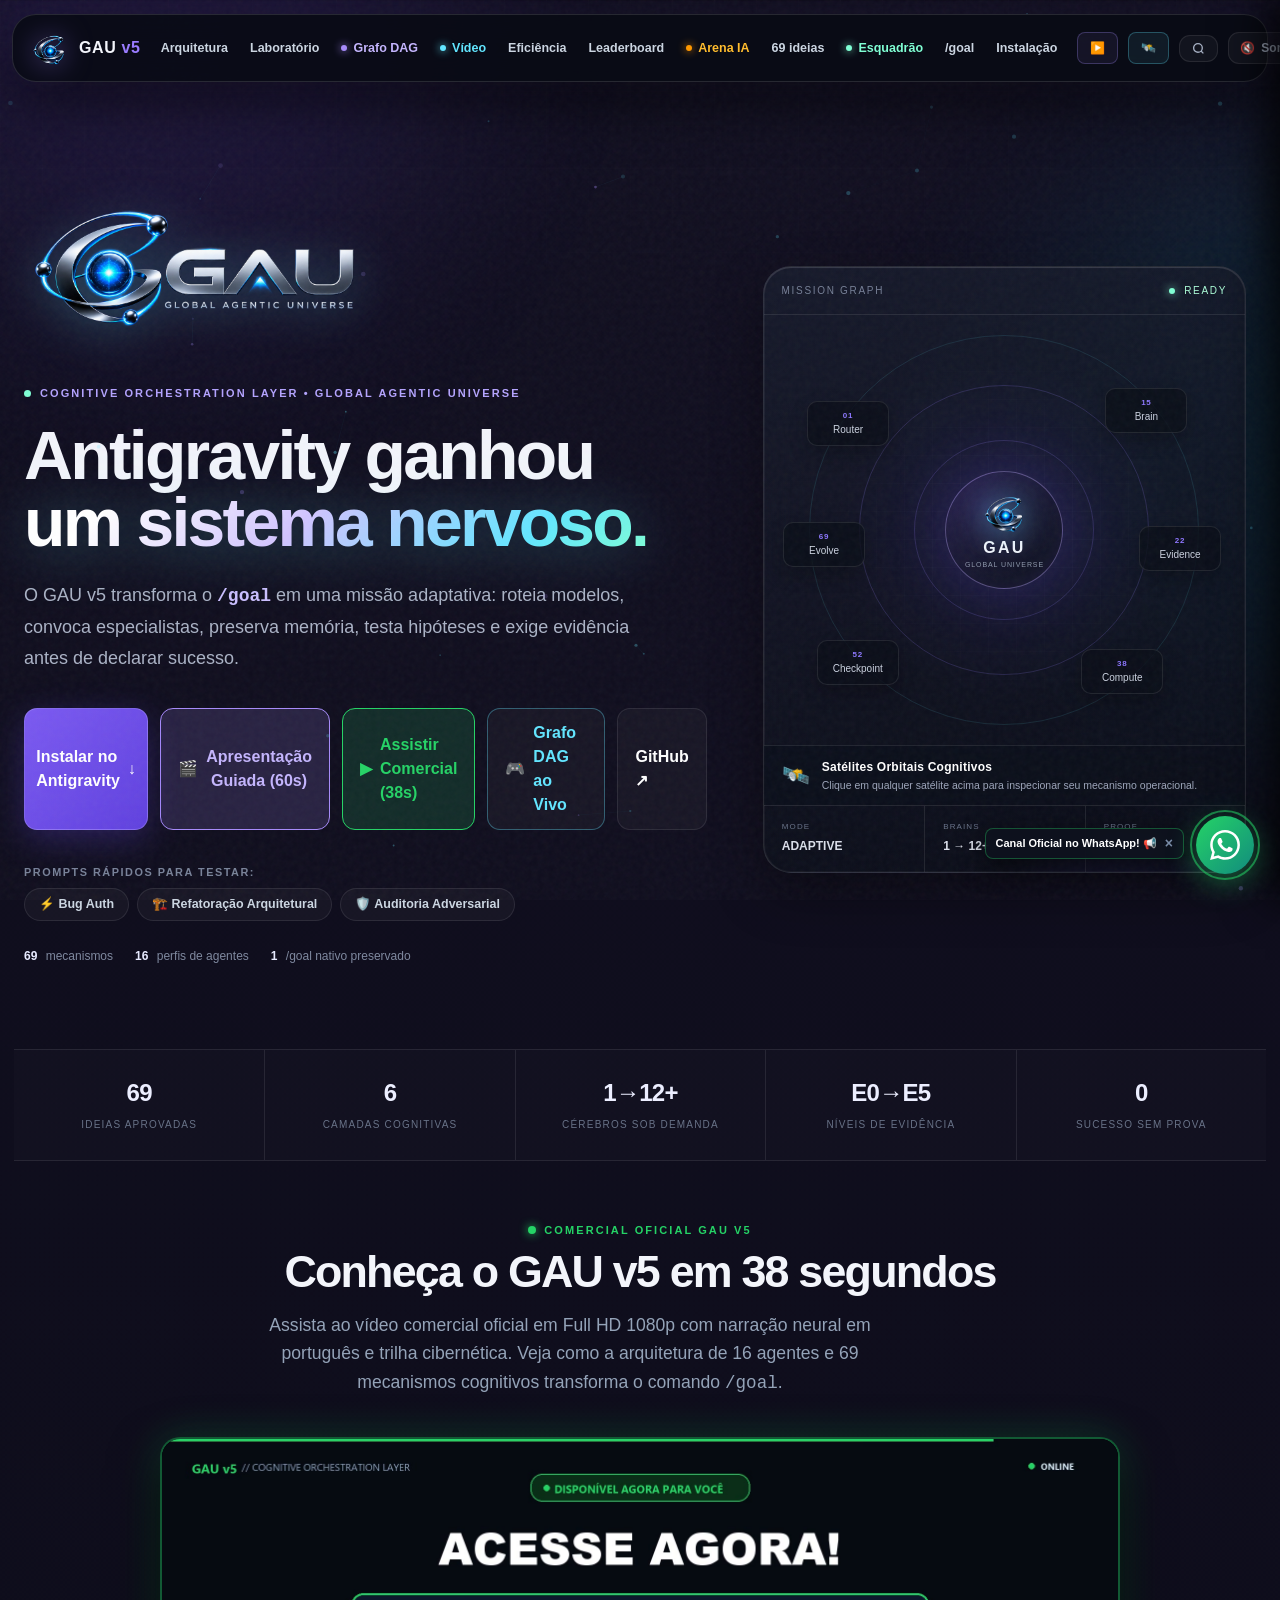
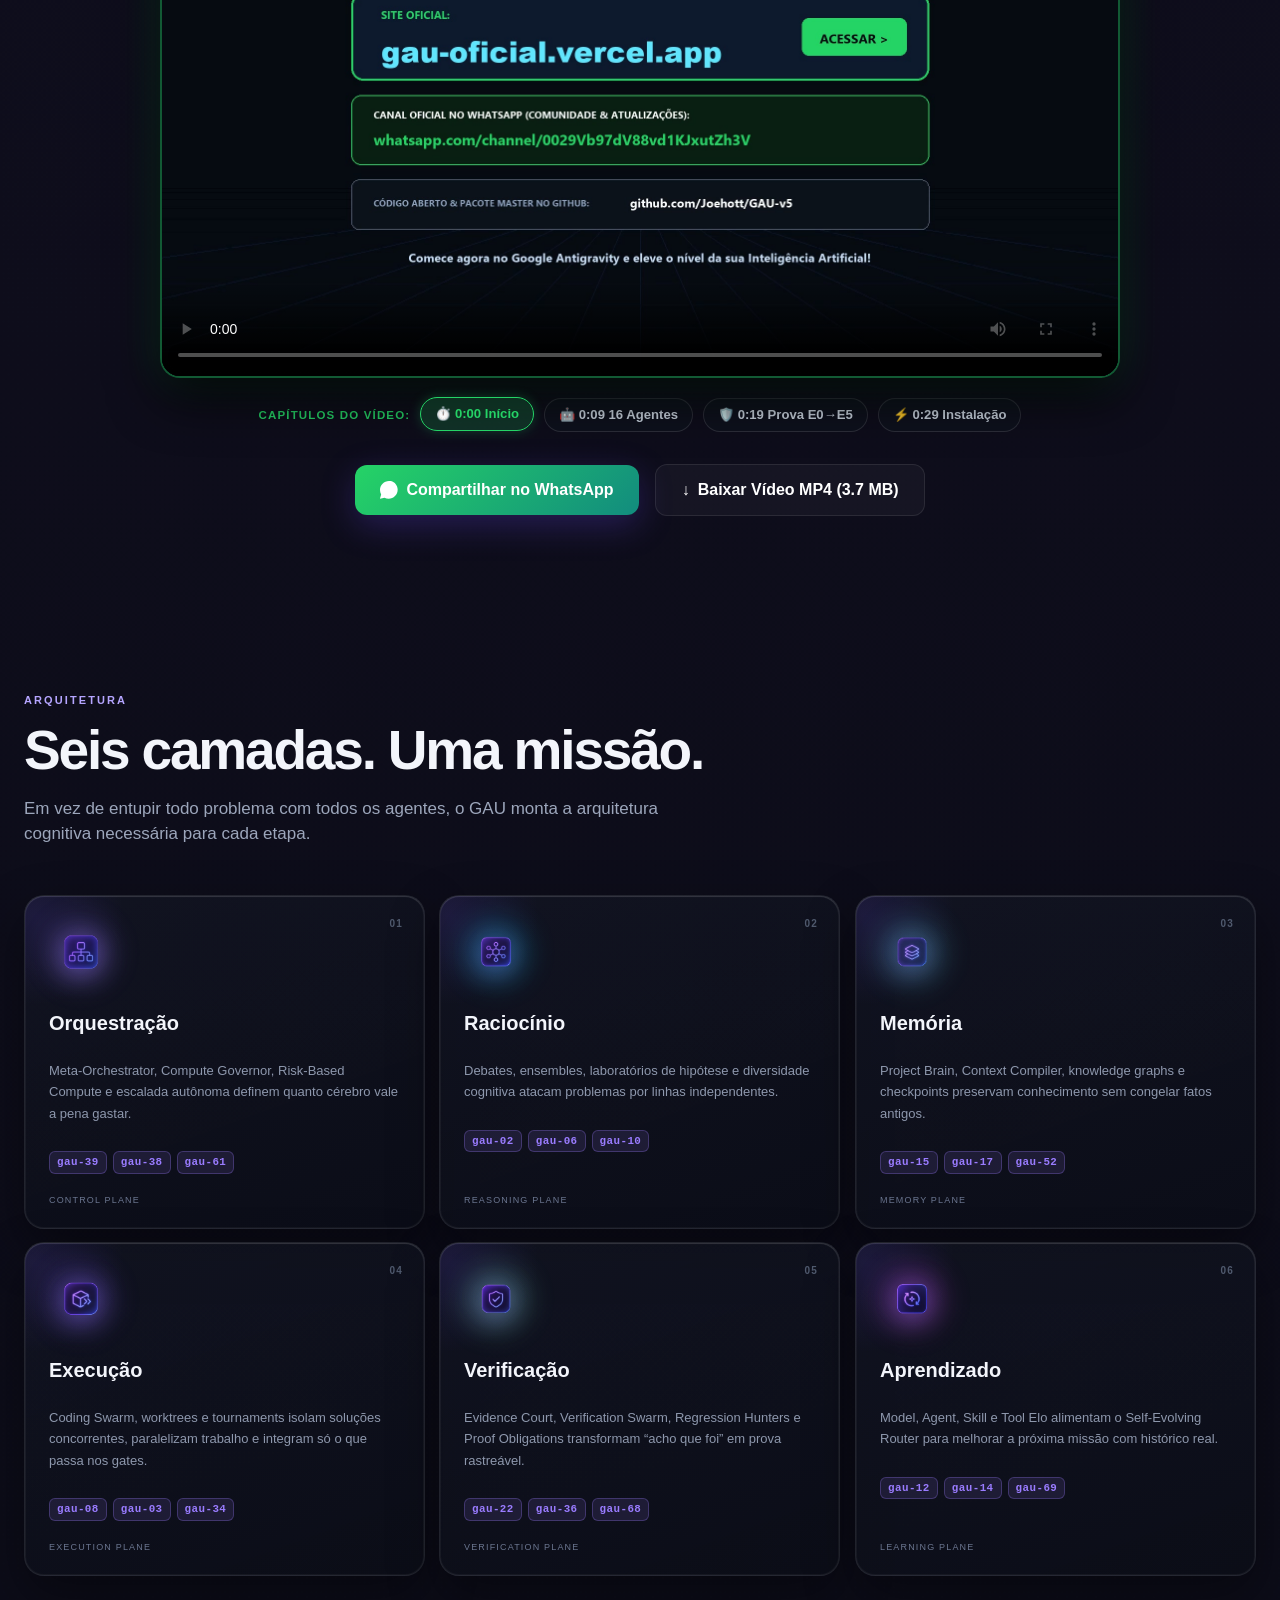
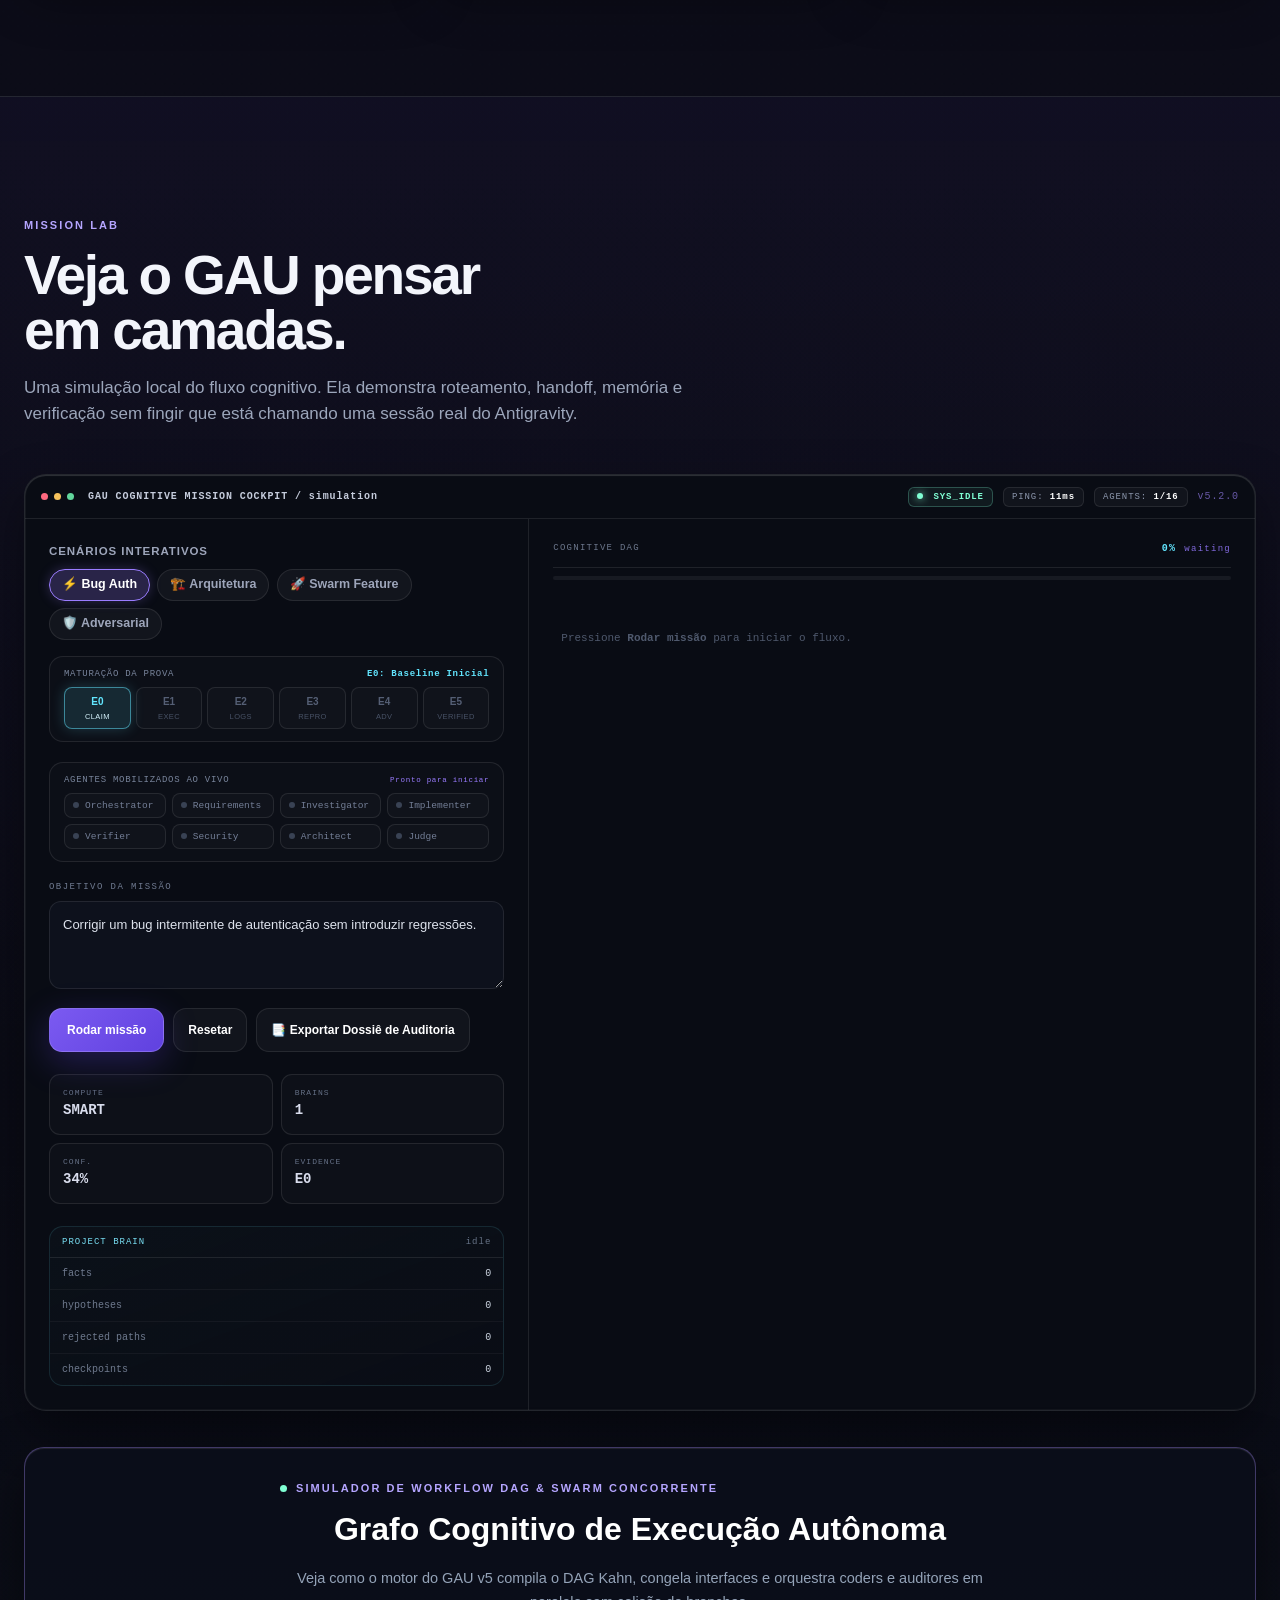
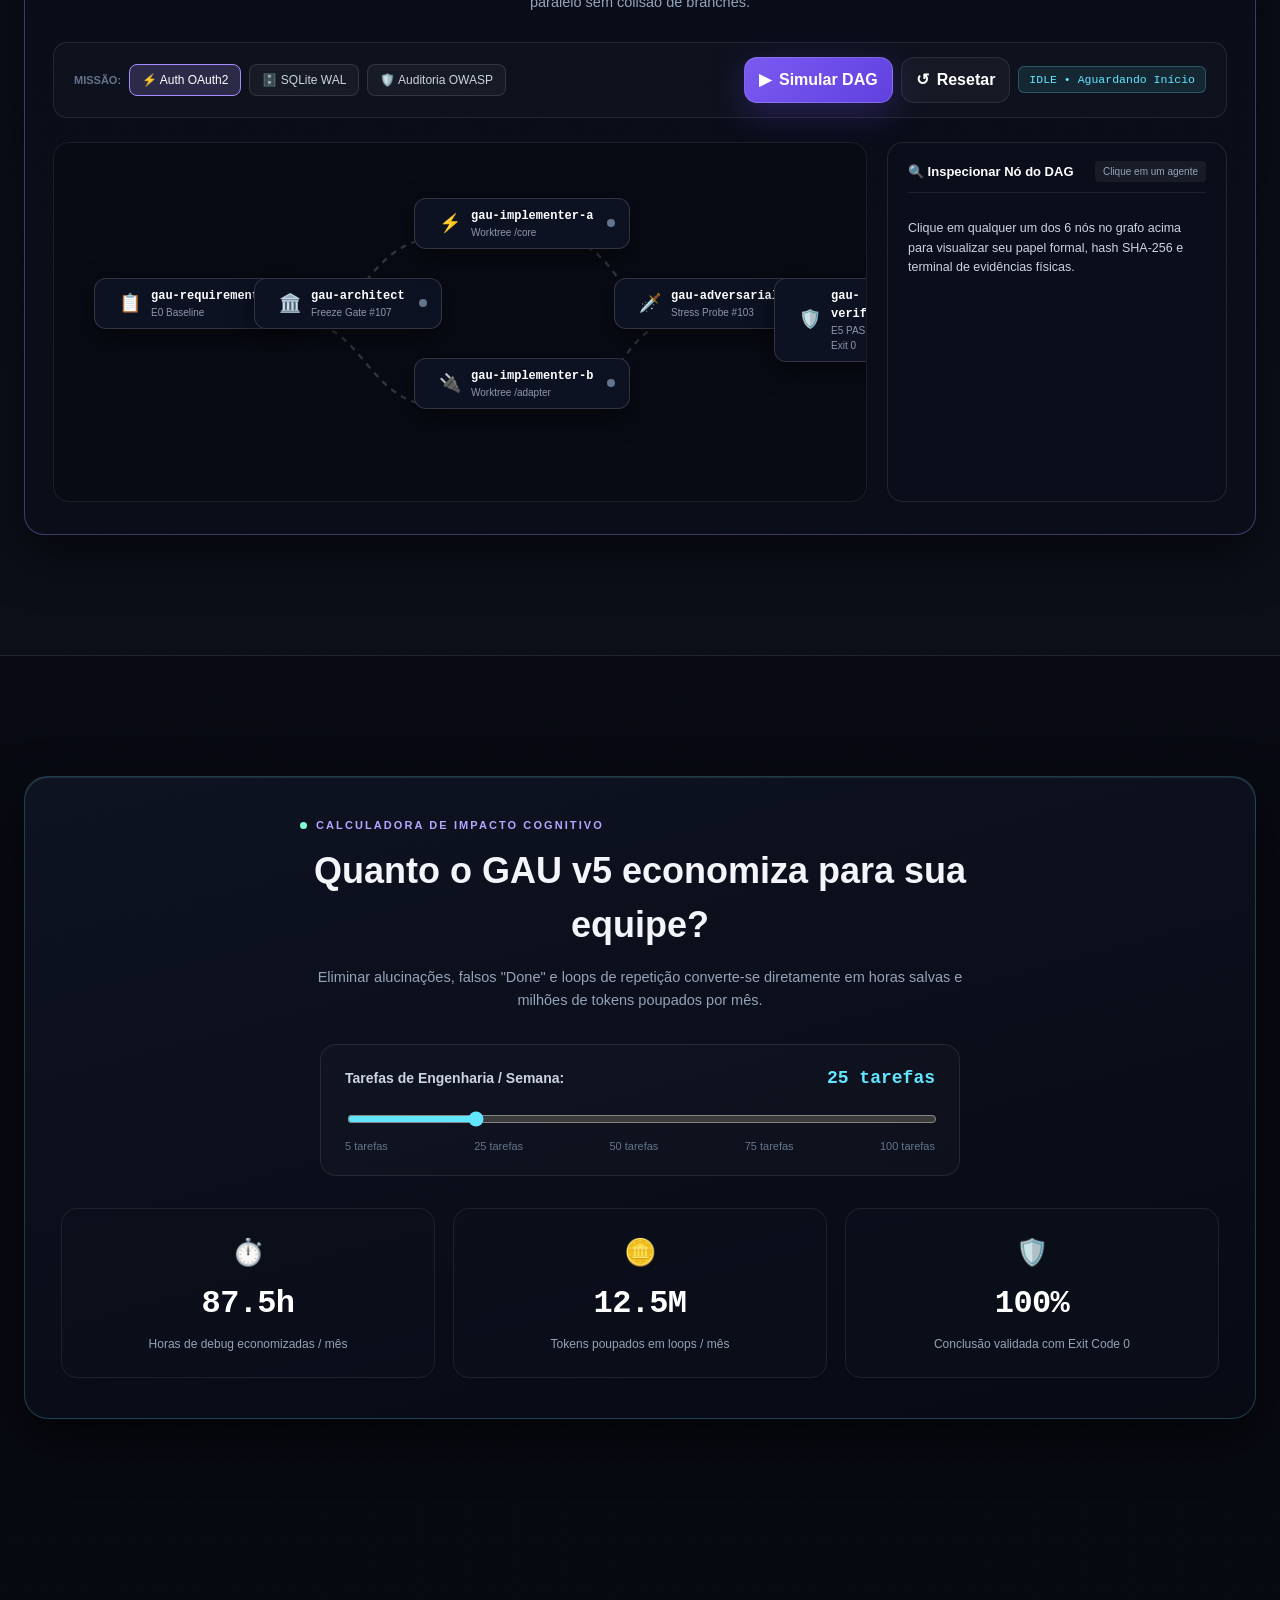
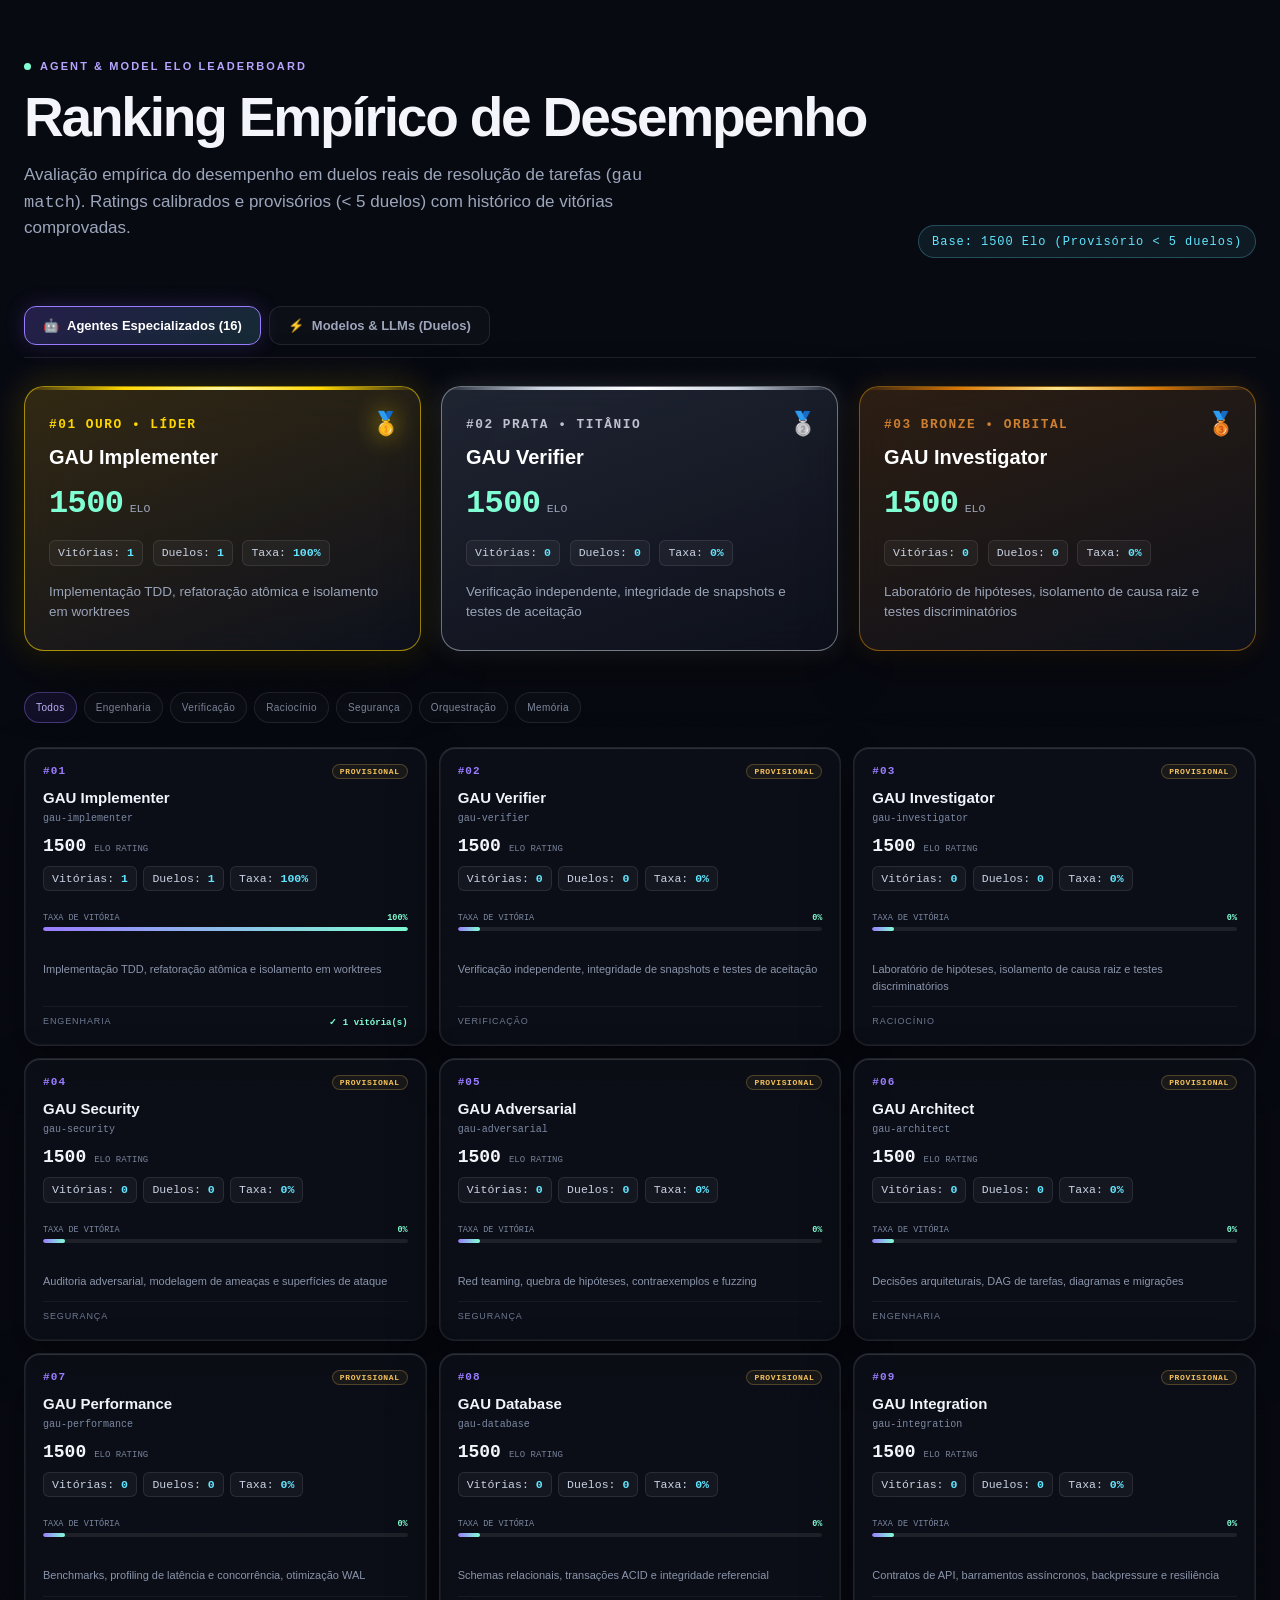
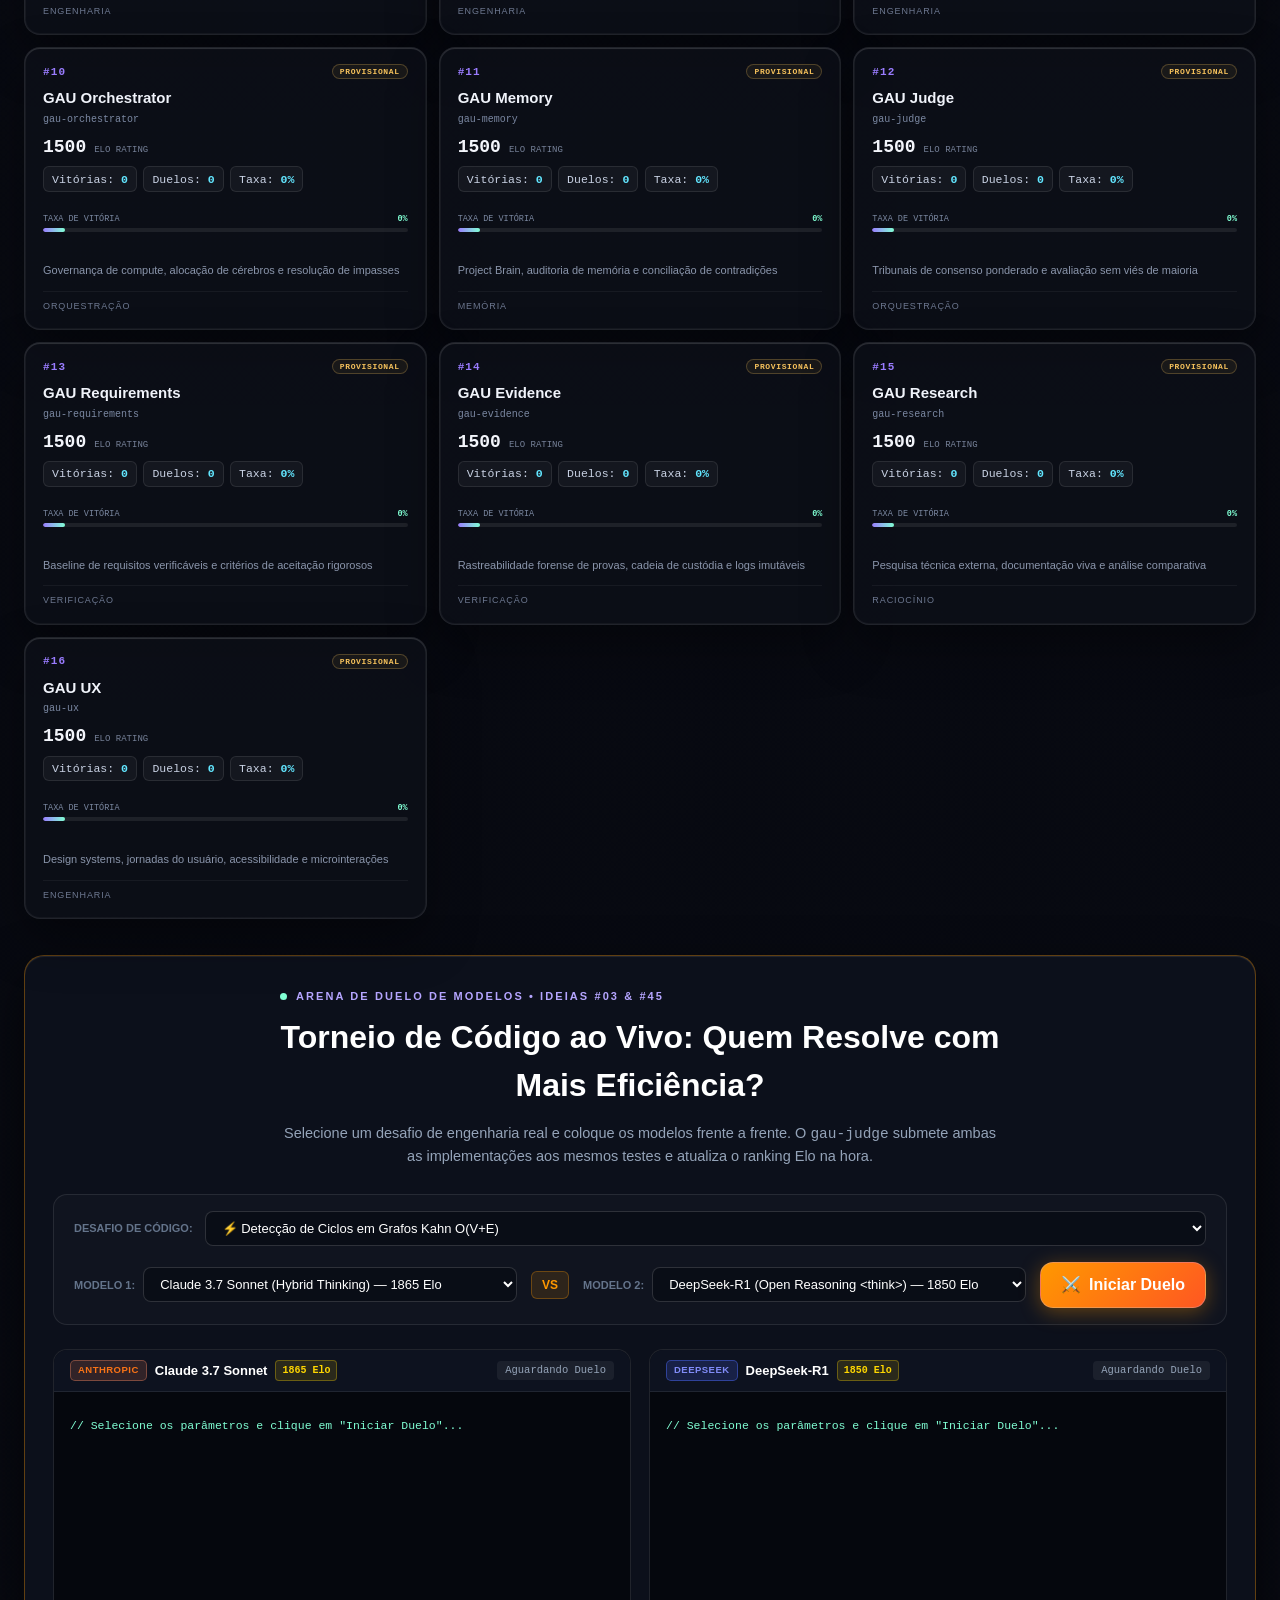
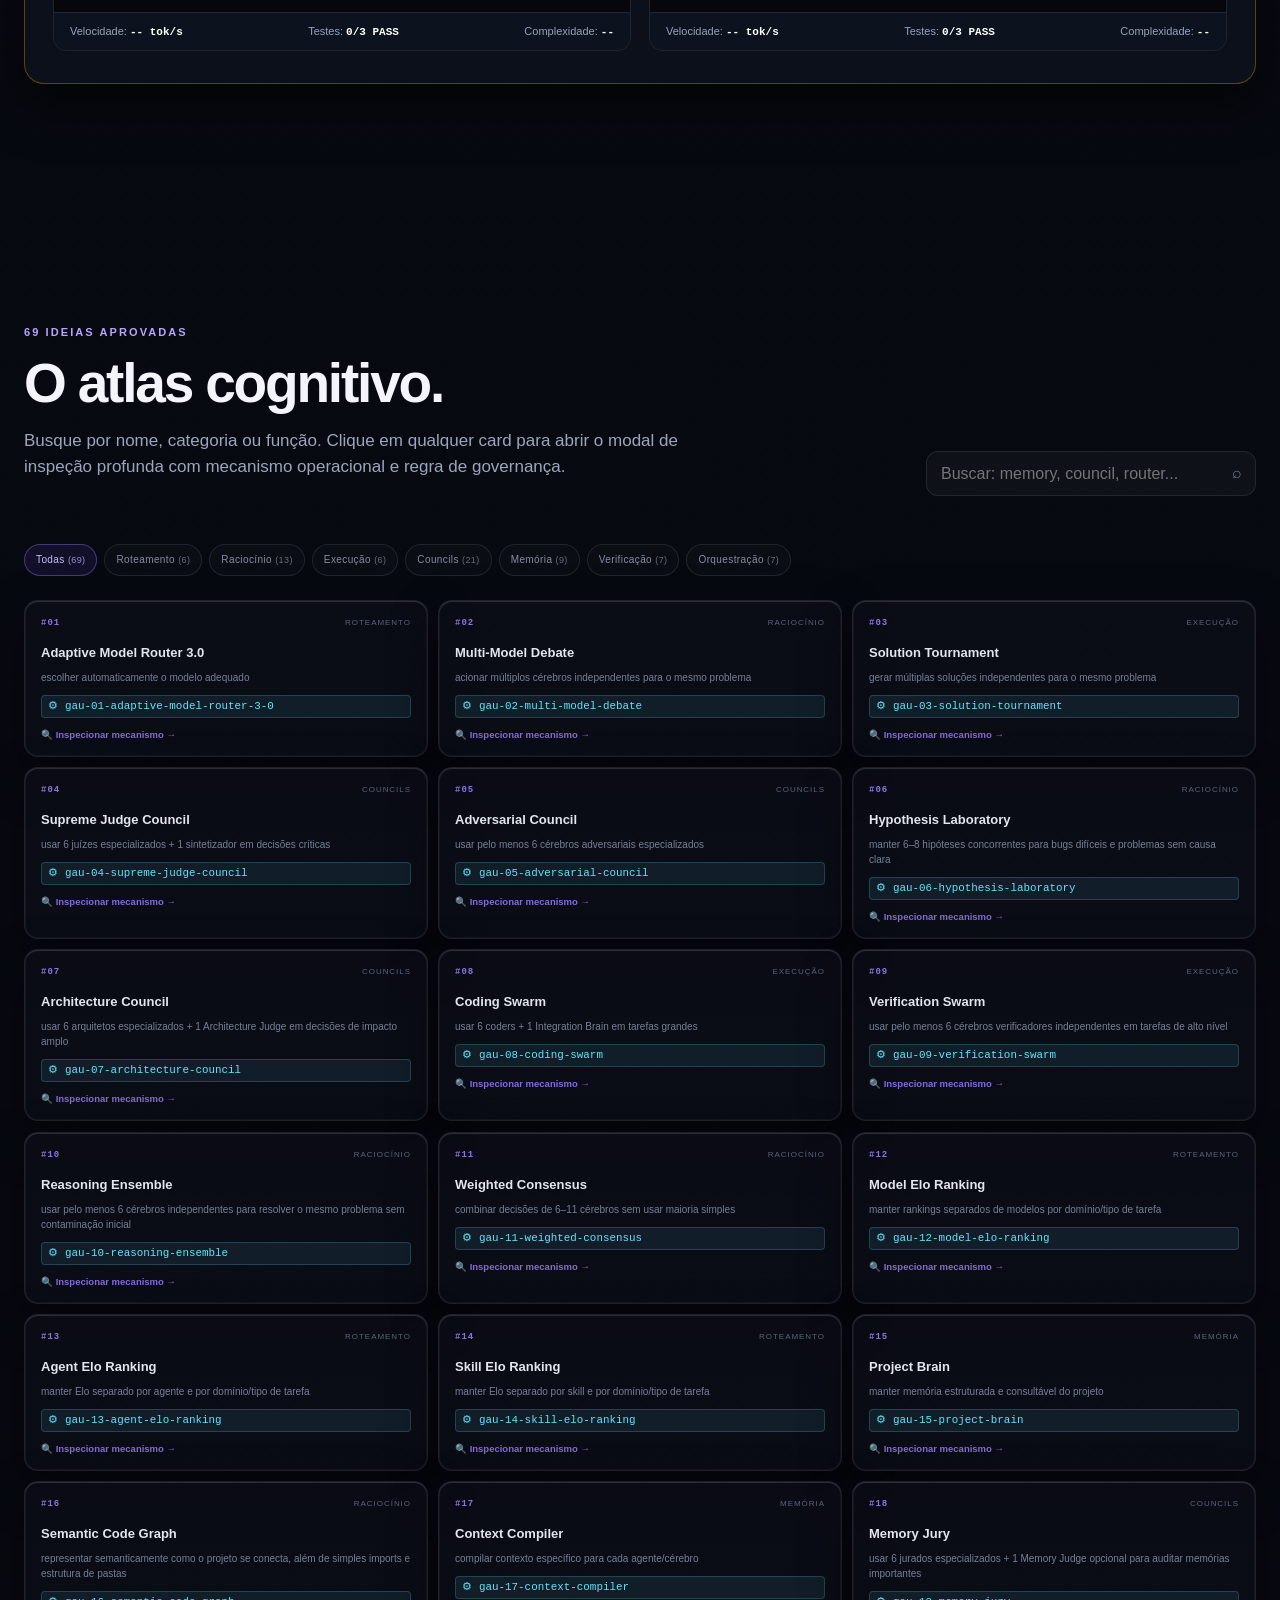
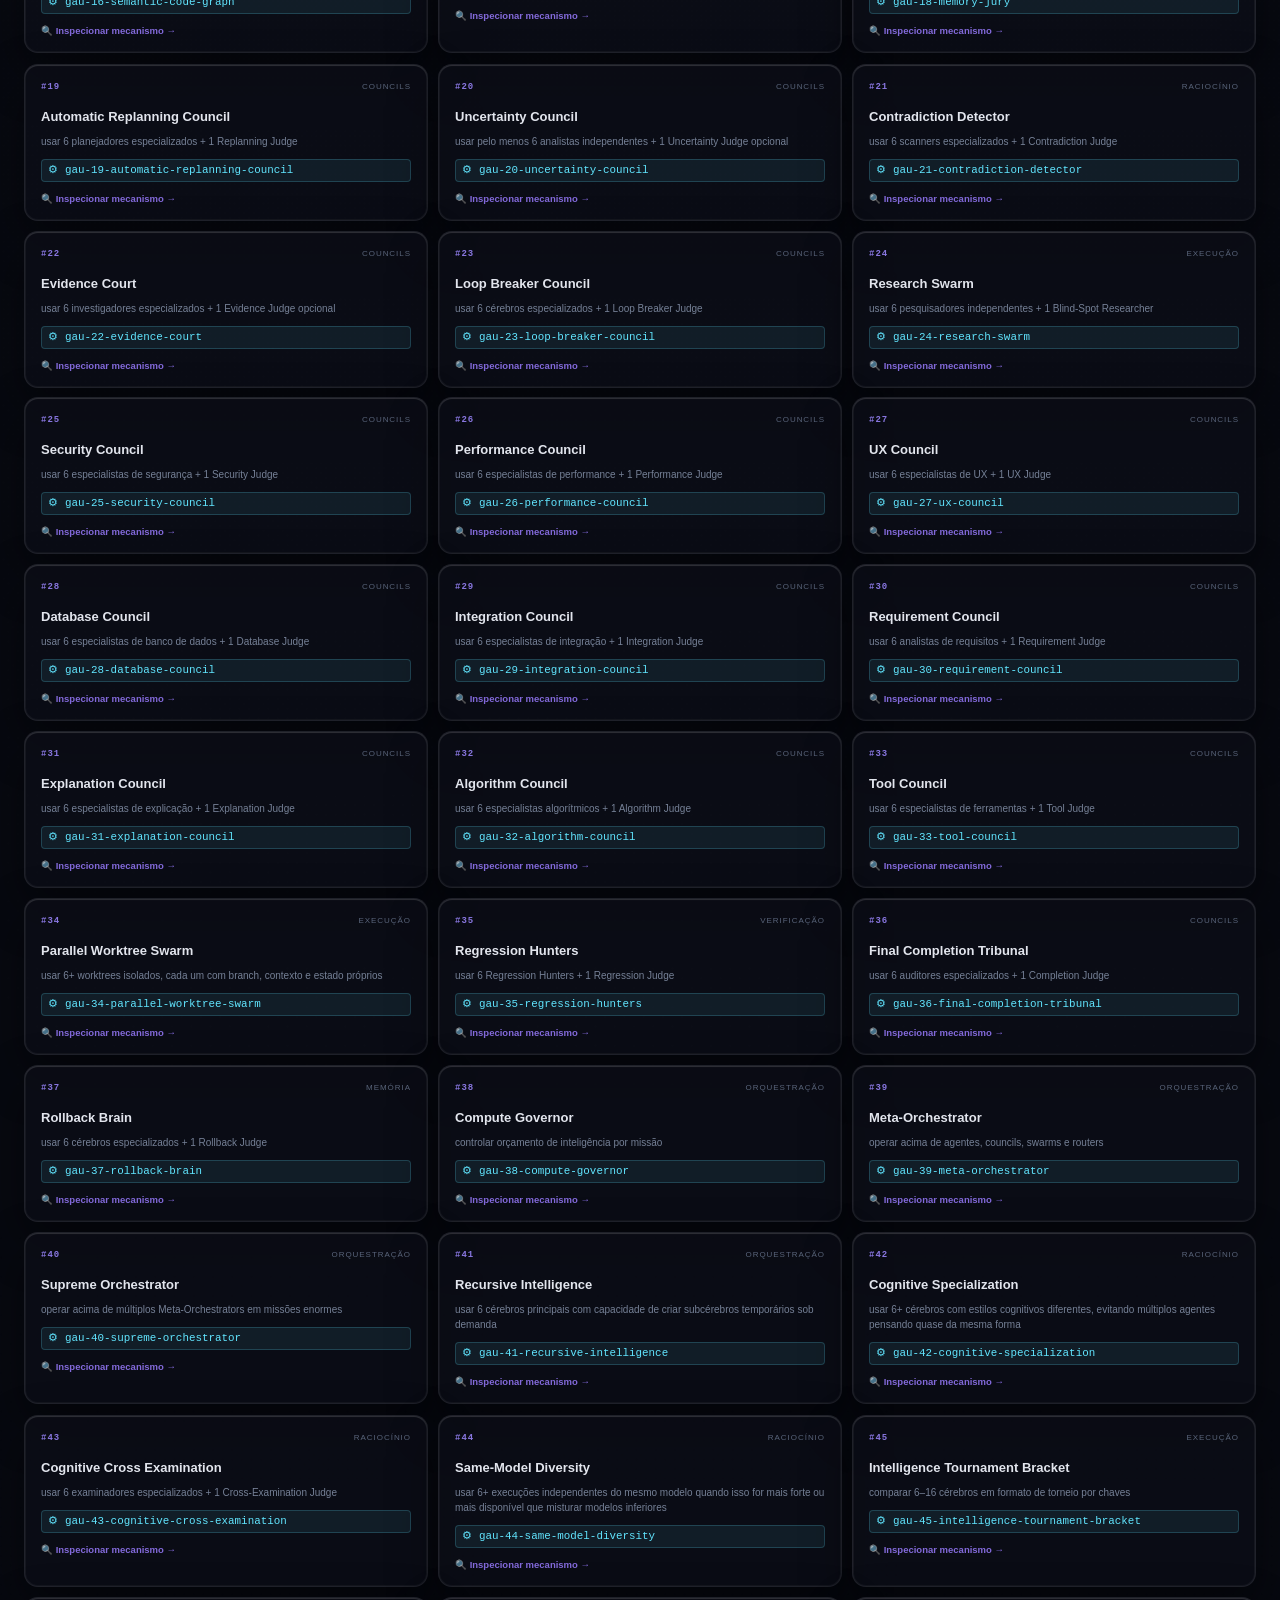
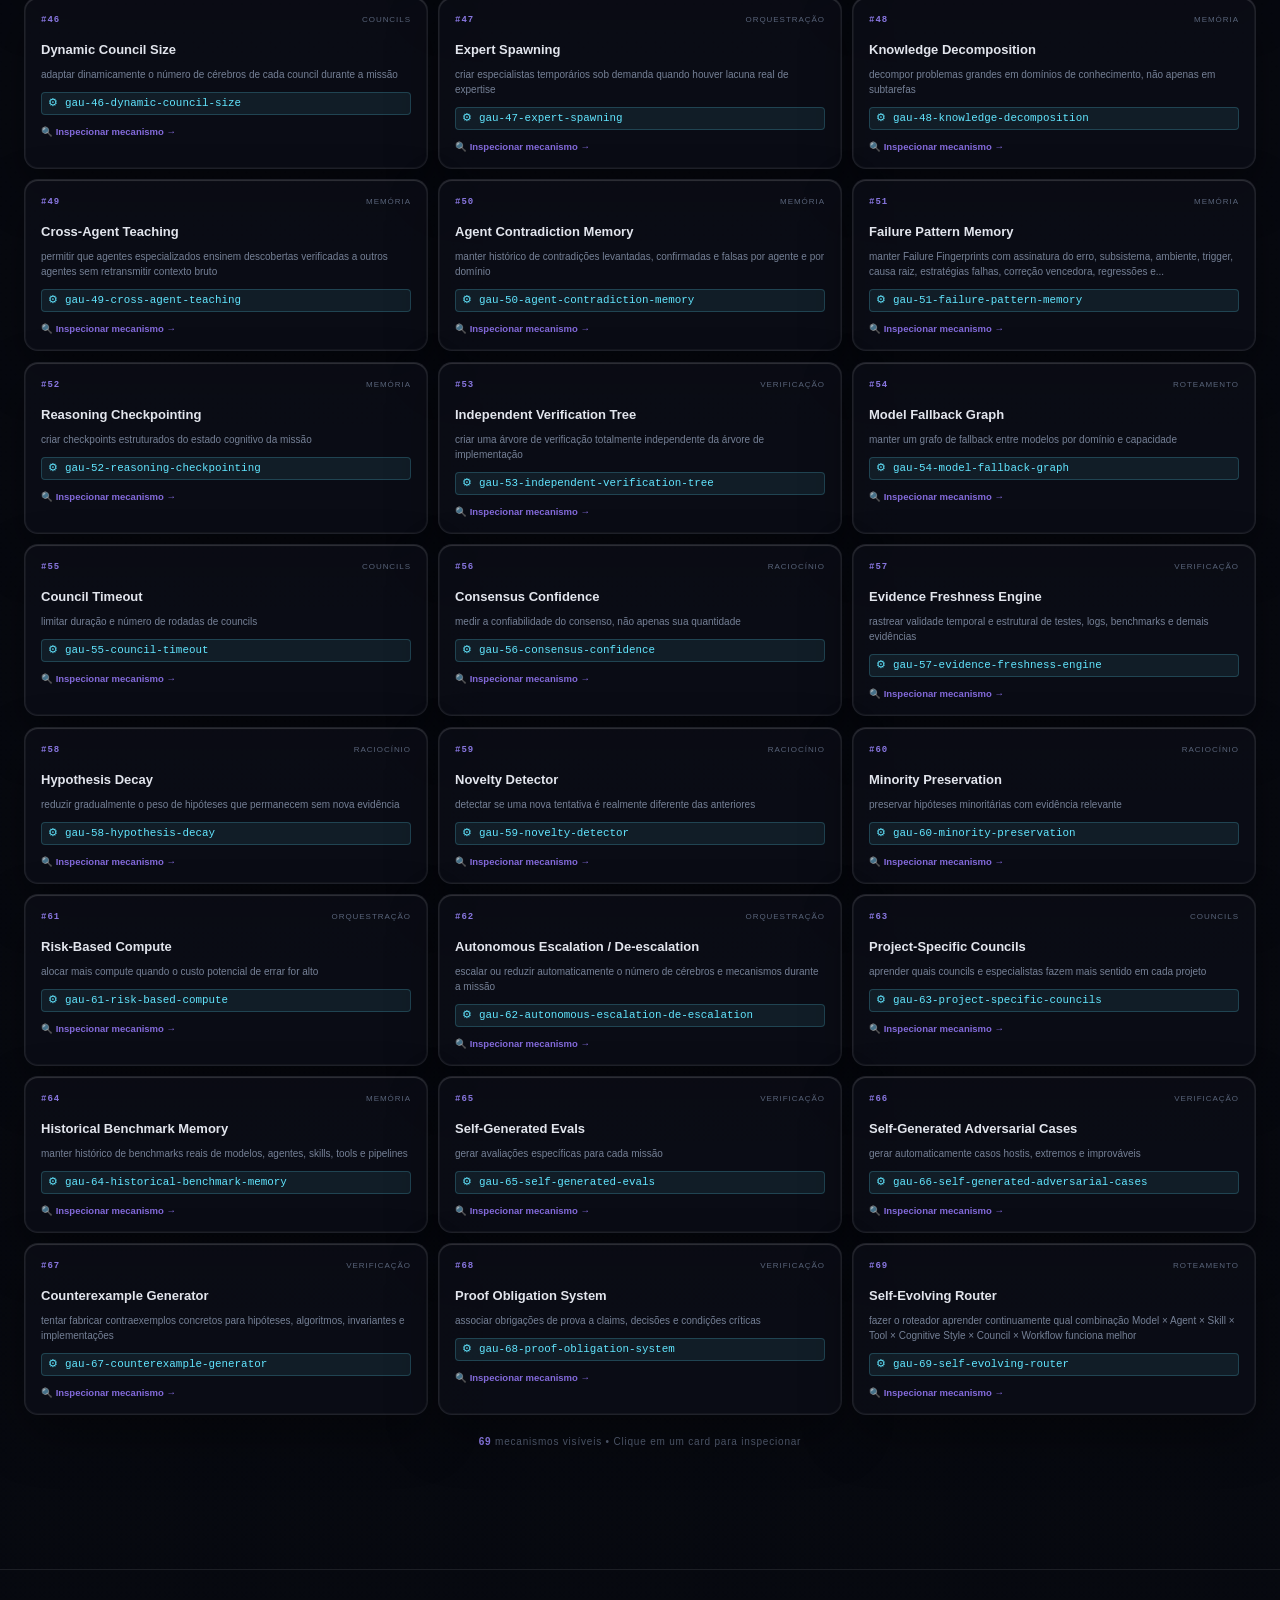
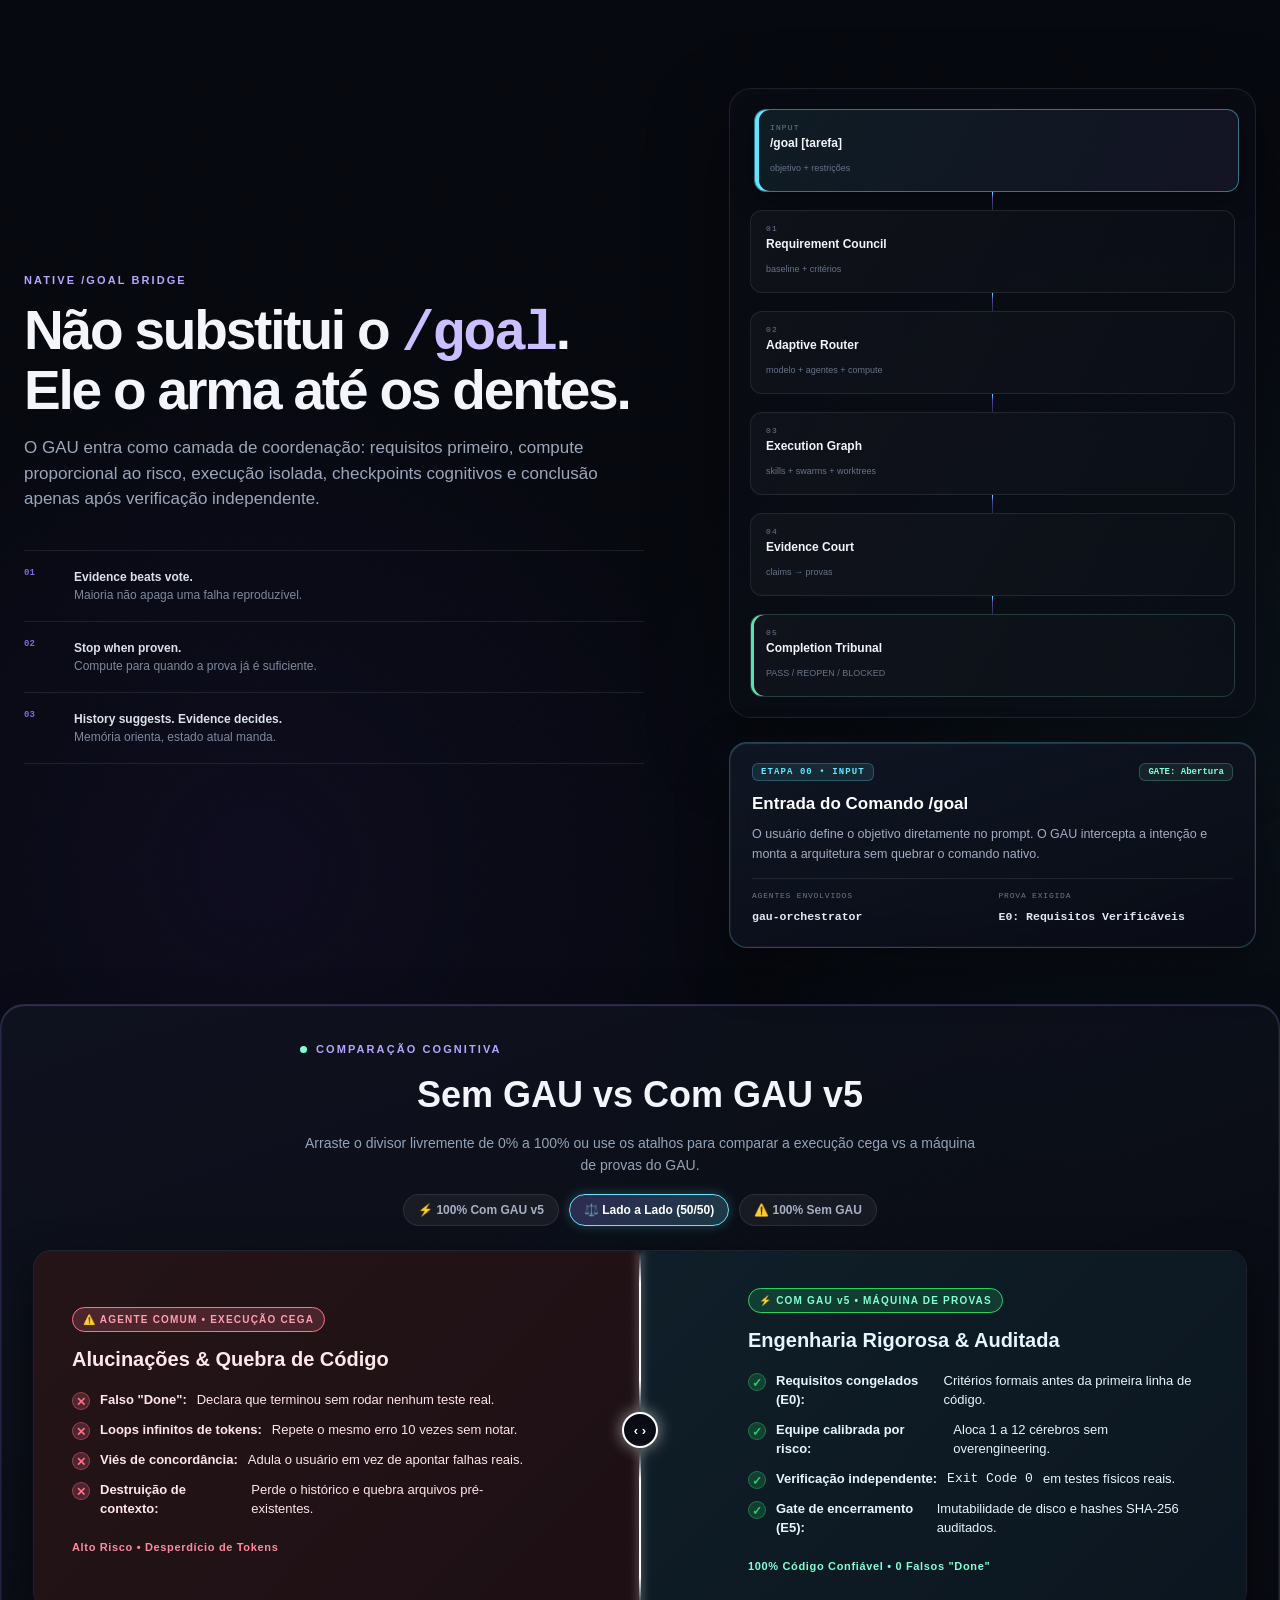
==== commit 64ff58e2: "feat(ui): ampliar topbar para visual ultra-espacoso e atualizar arena com modelos atuais categorizad" ====
--- a/index.html
+++ b/index.html
@@ -35,7 +35,7 @@
   <link rel="icon" href="assets/gau-icon.png" type="image/png" />
   <link rel="icon" href="assets/favicon.svg" type="image/svg+xml" />
   <link rel="manifest" href="site.webmanifest" />
-  <link rel="stylesheet" href="styles.css?v=5.5.0" />
+  <link rel="stylesheet" href="styles.css?v=5.5.1" />
 
   <!-- Vercel Web Analytics & Speed Insights -->
   <script>
@@ -86,19 +86,19 @@
 
   <header class="topbar" id="top">
     <a class="brand" href="#top" aria-label="GAU v5 - início" id="gauBrandLogo">
-      <img src="assets/gau-icon.png" alt="GAU" width="34" height="34" />
+      <img src="assets/gau-icon.png" alt="GAU" width="36" height="36" />
       <span>GAU <b>v5</b></span>
     </a>
     <nav class="nav" aria-label="Navegação principal">
       <a href="#architecture">Arquitetura</a>
       <a href="#lab">Laboratório</a>
-      <a href="#dagSimulatorSection" style="color: #a78bfa; font-weight: 700;">Grafo DAG</a>
-      <a href="#comercial" style="color: #62e6ff; font-weight: 700;">Vídeo Comercial</a>
+      <a href="#dagSimulatorSection" class="nav-accent-purple"><span class="nav-dot purple"></span> Grafo DAG</a>
+      <a href="#comercial" class="nav-accent-cyan"><span class="nav-dot cyan"></span> Vídeo</a>
       <a href="#roi">Eficiência</a>
       <a href="#leaderboard">Leaderboard</a>
-      <a href="#modelArenaSection" style="color: #ff9800; font-weight: 700;">Arena IA</a>
+      <a href="#modelArenaSection" class="nav-accent-amber"><span class="nav-dot amber"></span> Arena IA</a>
       <a href="#ideas">69 ideias</a>
-      <a href="#squadBuilderSection" style="color: #80ffd4; font-weight: 700;">Esquadrão</a>
+      <a href="#squadBuilderSection" class="nav-accent-mint"><span class="nav-dot mint"></span> Esquadrão</a>
       <a href="#goal">/goal</a>
       <a href="#deploy">Instalação</a>
     </nav>
@@ -699,18 +699,68 @@
             <div class="fighter-select-box">
               <label for="fighterASelect">MODELO 1:</label>
               <select id="fighterASelect" class="arena-select">
-                <option value="claude">Claude 3.7 Sonnet (1850 Elo)</option>
-                <option value="gpt4o">GPT-4o (1780 Elo)</option>
-                <option value="gemini">Gemini 2.0 Flash (1710 Elo)</option>
+                <optgroup label="Anthropic">
+                  <option value="claude-3-7-sonnet" selected>Claude 3.7 Sonnet (Hybrid Thinking) — 1865 Elo</option>
+                  <option value="claude-3-5-sonnet">Claude 3.5 Sonnet v2 — 1820 Elo</option>
+                  <option value="claude-3-5-haiku">Claude 3.5 Haiku — 1730 Elo</option>
+                </optgroup>
+                <optgroup label="OpenAI">
+                  <option value="o3-mini">o3-mini (High Reasoning) — 1845 Elo</option>
+                  <option value="o1">o1 (Deep Reasoning) — 1840 Elo</option>
+                  <option value="gpt-4o">GPT-4o (Omni Frontier) — 1790 Elo</option>
+                </optgroup>
+                <optgroup label="Google DeepMind">
+                  <option value="gemini-2-pro">Gemini 2.0 Pro Experimental — 1855 Elo</option>
+                  <option value="gemini-2-flash">Gemini 2.0 Flash (220 tok/s) — 1775 Elo</option>
+                  <option value="gemini-1-5-pro">Gemini 1.5 Pro (2M Context) — 1760 Elo</option>
+                </optgroup>
+                <optgroup label="DeepSeek">
+                  <option value="deepseek-r1">DeepSeek-R1 (Open Reasoning &lt;think&gt;) — 1850 Elo</option>
+                  <option value="deepseek-v3">DeepSeek-V3 (671B MoE) — 1785 Elo</option>
+                </optgroup>
+                <optgroup label="xAI">
+                  <option value="grok-3">Grok 3 (Frontier Reasoning) — 1860 Elo</option>
+                  <option value="grok-2">Grok 2 — 1745 Elo</option>
+                </optgroup>
+                <optgroup label="Meta &amp; Open Weights">
+                  <option value="qwen-2-5-coder">Qwen 2.5 Coder 32B (Alibaba) — 1750 Elo</option>
+                  <option value="llama-3-3-70b">Llama 3.3 70B Instruct (Meta) — 1740 Elo</option>
+                  <option value="mistral-large-2">Mistral Large 2 (Mistral AI) — 1735 Elo</option>
+                </optgroup>
               </select>
             </div>
             <div class="arena-vs-badge">VS</div>
             <div class="fighter-select-box">
               <label for="fighterBSelect">MODELO 2:</label>
               <select id="fighterBSelect" class="arena-select">
-                <option value="gpt4o">GPT-4o (1780 Elo)</option>
-                <option value="claude">Claude 3.7 Sonnet (1850 Elo)</option>
-                <option value="gemini">Gemini 2.0 Flash (1710 Elo)</option>
+                <optgroup label="DeepSeek">
+                  <option value="deepseek-r1" selected>DeepSeek-R1 (Open Reasoning &lt;think&gt;) — 1850 Elo</option>
+                  <option value="deepseek-v3">DeepSeek-V3 (671B MoE) — 1785 Elo</option>
+                </optgroup>
+                <optgroup label="Anthropic">
+                  <option value="claude-3-7-sonnet">Claude 3.7 Sonnet (Hybrid Thinking) — 1865 Elo</option>
+                  <option value="claude-3-5-sonnet">Claude 3.5 Sonnet v2 — 1820 Elo</option>
+                  <option value="claude-3-5-haiku">Claude 3.5 Haiku — 1730 Elo</option>
+                </optgroup>
+                <optgroup label="OpenAI">
+                  <option value="o3-mini">o3-mini (High Reasoning) — 1845 Elo</option>
+                  <option value="o1">o1 (Deep Reasoning) — 1840 Elo</option>
+                  <option value="gpt-4o">GPT-4o (Omni Frontier) — 1790 Elo</option>
+                </optgroup>
+                <optgroup label="Google DeepMind">
+                  <option value="gemini-2-pro">Gemini 2.0 Pro Experimental — 1855 Elo</option>
+                  <option value="gemini-2-flash">Gemini 2.0 Flash (220 tok/s) — 1775 Elo</option>
+                  <option value="gemini-1-5-pro">Gemini 1.5 Pro (2M Context) — 1760 Elo</option>
+                </optgroup>
+                <optgroup label="xAI">
+                  <option value="grok-3">Grok 3 (Frontier Reasoning) — 1860 Elo</option>
+                  <option value="grok-2">Grok 2 — 1745 Elo</option>
+                </optgroup>
+                <optgroup label="Meta &amp; Open Weights">
+                  <option value="qwen-2-5-coder">Qwen 2.5 Coder 32B (Alibaba) — 1750 Elo</option>
+                  <option value="llama-3-3-70b">Llama 3.3 70B Instruct (Meta) — 1740 Elo</option>
+                  <option value="mistral-large-2">Mistral Large 2 (Mistral AI) — 1735 Elo</option>
+                </optgroup>
               </select>
             </div>
             <button type="button" class="button primary arena-fight-btn" id="startDuelBtn">
@@ -723,7 +773,11 @@
           <!-- Fighter A Panel -->
           <div class="fighter-panel" id="fighterPanelA">
             <div class="fighter-panel-head">
-              <span class="fighter-name" id="fighterNameA">Claude 3.7 Sonnet</span>
+              <div class="fighter-info-head">
+                <span class="fighter-platform-badge plat-anthropic" id="fighterPlatformA">Anthropic</span>
+                <span class="fighter-name" id="fighterNameA">Claude 3.7 Sonnet</span>
+                <span class="fighter-elo-badge" id="fighterEloA">1865 Elo</span>
+              </div>
               <span class="fighter-status-badge idle" id="fighterStatusA">Aguardando Duelo</span>
             </div>
             <div class="fighter-code-wrap">
@@ -739,7 +793,11 @@
           <!-- Fighter B Panel -->
           <div class="fighter-panel" id="fighterPanelB">
             <div class="fighter-panel-head">
-              <span class="fighter-name" id="fighterNameB">GPT-4o</span>
+              <div class="fighter-info-head">
+                <span class="fighter-platform-badge plat-deepseek" id="fighterPlatformB">DeepSeek</span>
+                <span class="fighter-name" id="fighterNameB">DeepSeek-R1</span>
+                <span class="fighter-elo-badge" id="fighterEloB">1850 Elo</span>
+              </div>
               <span class="fighter-status-badge idle" id="fighterStatusB">Aguardando Duelo</span>
             </div>
             <div class="fighter-code-wrap">
@@ -1377,7 +1435,7 @@
 
   <div id="toastNotification" class="toast-notification" aria-live="polite"></div>
 
-  <script src="ideas.js?v=5.5.0"></script>
-  <script src="app.js?v=5.5.0"></script>
+  <script src="ideas.js?v=5.5.1"></script>
+  <script src="app.js?v=5.5.1"></script>
 </body>
 </html>
--- a/styles.css
+++ b/styles.css
@@ -4,9 +4,9 @@
   --violet:#9a7cff;--violet2:#6848ef;--cyan:#62e6ff;--mint:#80ffd4;--danger:#ff708a;
   --shadow:0 28px 80px rgba(0,0,0,.42);--radius:24px;--max:1320px;
 }
-*{box-sizing:border-box}html{scroll-behavior:smooth}body{margin:0;background:radial-gradient(circle at 50% -20%,#171229 0,#080a12 42%,#06080e 100%);color:var(--text);font-family:Inter,ui-sans-serif,-apple-system,BlinkMacSystemFont,"Segoe UI",sans-serif;line-height:1.5;overflow-x:hidden}body::before{content:"";position:fixed;inset:0;pointer-events:none;background:linear-gradient(rgba(255,255,255,.018) 1px,transparent 1px),linear-gradient(90deg,rgba(255,255,255,.018) 1px,transparent 1px);background-size:42px 42px;mask-image:linear-gradient(to bottom,rgba(0,0,0,.45),transparent 90%)}a{color:inherit;text-decoration:none}button,input,textarea{font:inherit}.noise{position:fixed;inset:0;opacity:.045;pointer-events:none;z-index:50;background-image:url("data:image/svg+xml,%3Csvg viewBox='0 0 180 180' xmlns='http://www.w3.org/2000/svg'%3E%3Cfilter id='n'%3E%3CfeTurbulence type='fractalNoise' baseFrequency='.9' numOctaves='4' stitchTiles='stitch'/%3E%3C/filter%3E%3Crect width='100%25' height='100%25' filter='url(%23n)' opacity='.9'/%3E%3C/svg%3E")}.aurora{position:fixed;width:560px;height:560px;border-radius:50%;filter:blur(110px);opacity:.1;pointer-events:none}.aurora-a{background:#7b4dff;top:-240px;left:-110px}.aurora-b{background:#00d8ff;top:170px;right:-300px}.section-shell{width:min(var(--max),calc(100% - 48px));margin-inline:auto}.section-block{padding:120px 0}.topbar{position:sticky;top:14px;z-index:40;width:min(1440px,calc(100% - 32px));margin:14px auto 0;padding:10px 20px 10px 22px;display:flex;align-items:center;justify-content:space-between;gap:16px;border:1px solid var(--line);border-radius:18px;background:rgba(8,10,17,.82);backdrop-filter:blur(20px);box-shadow:0 10px 45px rgba(0,0,0,.32);white-space:nowrap}.brand{display:flex;align-items:center;gap:10px;font-weight:750;letter-spacing:.04em;flex-shrink:0;white-space:nowrap}.brand img{filter:drop-shadow(0 0 12px rgba(154,124,255,.45))}.brand b{color:var(--violet);font-weight:850}.nav{display:flex;align-items:center;gap:clamp(14px,1.8vw,28px);color:#b7bfd0;font-size:14px;white-space:nowrap;flex-shrink:0}.nav a{transition:.2s;white-space:nowrap;flex-shrink:0;display:inline-block}.nav a:hover{color:#fff}.topbar-actions{display:flex;align-items:center;gap:10px;flex-shrink:0;white-space:nowrap}.mini-cta{font-size:13px;font-weight:700;padding:9px 13px;border:1px solid var(--line);border-radius:11px;background:rgba(255,255,255,.035);white-space:nowrap;flex-shrink:0}.mini-cta span{color:var(--cyan);margin-left:5px}.hero{min-height:790px;display:grid;grid-template-columns:1.02fr .98fr;gap:56px;align-items:center;padding-top:92px;padding-bottom:84px}.eyebrow{display:flex;align-items:center;gap:9px;color:#b5a5ff;font-size:11px;font-weight:800;letter-spacing:.19em;text-transform:uppercase}.pulse-dot{width:7px;height:7px;background:var(--mint);border-radius:50%;box-shadow:0 0 0 0 rgba(128,255,212,.5);animation:pulse 2s infinite}.hero h1,.section-heading h2,.goal-copy h2,.deploy-card h2{font-size:clamp(42px,5.3vw,72px);line-height:.99;letter-spacing:-.052em;margin:20px 0 24px;font-weight:760}.gradient-text{background:linear-gradient(100deg,#fff 5%,#c9b9ff 35%,#81e8ff 72%,#a3ffe4);-webkit-background-clip:text;background-clip:text;color:transparent}.hero-lead{font-size:18px;max-width:650px;color:#abb3c6;line-height:1.72}.hero-lead code,.goal-copy code,.deploy-card code{color:#cbbfff;font-weight:700}.hero-actions{display:flex;gap:12px;margin:34px 0}.button{border:1px solid var(--line);border-radius:13px;padding:12px 17px;color:#fff;background:rgba(255,255,255,.035);font-weight:750;cursor:pointer;display:inline-flex;align-items:center;justify-content:center;gap:8px;transition:transform .2s,border-color .2s,background .2s}.button:hover{transform:translateY(-1px);border-color:rgba(255,255,255,.22)}.button.primary{background:linear-gradient(135deg,#7b5af1,#6041df);border-color:rgba(199,185,255,.28);box-shadow:0 10px 34px rgba(104,72,239,.28)}.button.small{padding:10px 14px}.hero-proof{display:flex;flex-wrap:wrap;gap:22px;color:#7f899f;font-size:12px;margin-top:26px}.hero-proof i{font-style:normal;color:#e7eaff;font-weight:800;margin-right:5px}.hero-visual{perspective:1100px}.orbital-card{position:relative;border:1px solid rgba(255,255,255,.11);border-radius:28px;background:linear-gradient(160deg,rgba(24,28,45,.84),rgba(9,12,21,.74));backdrop-filter:blur(24px);box-shadow:var(--shadow),inset 0 1px 0 rgba(255,255,255,.06);overflow:hidden}.orbital-card::after{content:"";position:absolute;inset:auto -20% -42% 28%;height:270px;background:radial-gradient(circle,#6e50ff36,transparent 65%);pointer-events:none}.card-topline{display:flex;justify-content:space-between;padding:16px 18px;border-bottom:1px solid var(--line);font-size:10px;letter-spacing:.17em;color:#768097}.status-live{color:#adffd9}.status-live i{display:inline-block;width:6px;height:6px;border-radius:50%;background:var(--mint);margin-right:5px;box-shadow:0 0 10px var(--mint)}.brain-stage{position:relative;height:430px;display:grid;place-items:center;overflow:hidden;background:radial-gradient(circle at center,rgba(116,76,255,.10),transparent 52%)}.brain-stage::before{content:"";position:absolute;inset:0;background:linear-gradient(rgba(255,255,255,.025) 1px,transparent 1px),linear-gradient(90deg,rgba(255,255,255,.025) 1px,transparent 1px);background-size:28px 28px;mask-image:radial-gradient(circle,#000 0,transparent 70%)}.orbit{position:absolute;border:1px solid rgba(151,128,255,.19);border-radius:50%;animation:spin 22s linear infinite}.orbit-1{width:180px;height:180px}.orbit-2{width:290px;height:290px;animation-duration:30s;animation-direction:reverse}.orbit-3{width:390px;height:390px;border-color:rgba(98,230,255,.11);animation-duration:40s}.core-node{position:absolute;width:118px;height:118px;border-radius:50%;display:grid;place-items:center;align-content:center;background:radial-gradient(circle at 35% 30%,#2b2452,#101321 68%);border:1px solid rgba(181,161,255,.42);box-shadow:0 0 65px rgba(116,76,255,.22),inset 0 0 28px rgba(124,88,255,.12);z-index:3}.core-node img{width:32px;margin-bottom:2px}.core-node b{font-size:16px;letter-spacing:.14em}.core-node small{font-size:7px;color:#8f99ad;letter-spacing:.13em}.satellite{position:absolute;min-width:82px;padding:8px 10px;border:1px solid var(--line);border-radius:10px;background:rgba(12,15,25,.82);font-size:10px;color:#cbd2e0;box-shadow:0 8px 18px rgba(0,0,0,.22);z-index:2}.satellite span{display:block;color:#8d77ff;font-weight:800;font-size:8px;letter-spacing:.1em}.s1{left:9%;top:20%}.s2{right:12%;top:17%}.s3{right:5%;top:49%}.s4{right:17%;bottom:12%}.s5{left:11%;bottom:14%}.s6{left:4%;top:48%}.signal-row{display:grid;grid-template-columns:repeat(3,1fr);border-top:1px solid var(--line)}.signal-row>div{padding:15px 18px}.signal-row>div+div{border-left:1px solid var(--line)}.signal-row small{display:block;font-size:8px;letter-spacing:.14em;color:#687389}.signal-row strong{font-size:12px;color:#dbe0eb}.metrics-strip{width:min(1260px,calc(100% - 28px));margin:auto;display:grid;grid-template-columns:repeat(5,1fr);border-block:1px solid var(--line);background:rgba(255,255,255,.012)}.metrics-strip>div{padding:25px 18px;text-align:center}.metrics-strip>div+div{border-left:1px solid var(--line)}.metrics-strip strong{display:block;font-size:24px;letter-spacing:-.03em;color:#eceeff}.metrics-strip span{font-size:10px;text-transform:uppercase;letter-spacing:.12em;color:#687287}.section-heading{max-width:760px;margin-bottom:48px}.section-heading h2,.goal-copy h2,.deploy-card h2{font-size:clamp(36px,4.3vw,58px);margin:15px 0 18px}.section-heading p,.goal-copy>p,.deploy-card>div>p{font-size:17px;color:#9ca6bb;max-width:680px}.layer-grid{display:grid;grid-template-columns:repeat(3,1fr);gap:14px}.layer-card{position:relative;min-height:280px;padding:24px;border:1px solid var(--line);border-radius:20px;background:linear-gradient(160deg,rgba(21,25,39,.58),rgba(11,14,23,.64));overflow:hidden;transition:.25s}.layer-card:hover{transform:translateY(-3px);border-color:rgba(147,122,255,.30);box-shadow:0 20px 50px rgba(0,0,0,.2)}.layer-card::before{content:"";position:absolute;inset:-70px auto auto -80px;width:180px;height:180px;background:radial-gradient(circle,rgba(115,79,255,.13),transparent 70%)}.layer-num{position:absolute;top:20px;right:21px;color:#505a6e;font-size:10px;font-weight:800;letter-spacing:.14em}.layer-icon{width:42px;height:42px;border:1px solid rgba(161,137,255,.22);border-radius:12px;display:grid;place-items:center;background:rgba(114,76,255,.075);color:#b9a8ff;font-size:20px;margin-bottom:43px}.layer-card h3{font-size:20px;margin:0 0 9px}.layer-card p{font-size:13px;color:#8e98ad;line-height:1.65}.tag{position:absolute;bottom:20px;left:24px;font-size:9px;text-transform:uppercase;letter-spacing:.13em;color:#6b7690}.lab-wrap{border-block:1px solid var(--line);background:linear-gradient(180deg,rgba(122,84,255,.045),rgba(6,8,14,0) 45%,rgba(98,230,255,.025))}.lab-console{border:1px solid rgba(255,255,255,.11);border-radius:22px;background:#090c14;box-shadow:var(--shadow);overflow:hidden}.console-head{height:44px;display:flex;align-items:center;gap:14px;padding:0 16px;border-bottom:1px solid var(--line);font:10px ui-monospace,SFMono-Regular,Menlo,monospace;color:#6f7a91;letter-spacing:.09em}.traffic{display:flex;gap:6px}.traffic i{width:7px;height:7px;border-radius:50%;background:#353c4a}.traffic i:nth-child(1){background:#ff6980}.traffic i:nth-child(2){background:#f6c25c}.traffic i:nth-child(3){background:#61d69c}.console-build{margin-left:auto;color:#6758a6}.console-grid{display:grid;grid-template-columns:.82fr 1.18fr;min-height:540px}.mission-panel{padding:24px;border-right:1px solid var(--line)}.mission-panel label{display:block;margin-bottom:9px;color:#707b91;font:9px ui-monospace,SFMono-Regular,Menlo,monospace;letter-spacing:.16em}.mission-panel textarea{width:100%;resize:vertical;min-height:88px;background:#0d111c;border:1px solid var(--line);border-radius:12px;padding:13px;color:#dde2ec;outline:none;font-size:13px;line-height:1.55}.mission-panel textarea:focus{border-color:rgba(149,122,255,.46);box-shadow:0 0 0 3px rgba(125,85,255,.08)}.mission-actions{display:flex;gap:9px;margin-top:12px}.mission-actions .button{font-size:12px}.mission-stats{display:grid;grid-template-columns:repeat(2,1fr);gap:8px;margin:22px 0}.mission-stats>div{padding:13px;border:1px solid var(--line);border-radius:11px;background:rgba(255,255,255,.018)}.mission-stats small,.memory-vault small{display:block;font:8px ui-monospace,SFMono-Regular,Menlo,monospace;color:#657086;letter-spacing:.13em}.mission-stats strong{font:700 14px ui-monospace,SFMono-Regular,Menlo,monospace;color:#d9dded}.memory-vault{border:1px solid rgba(111,234,255,.12);border-radius:14px;background:linear-gradient(160deg,rgba(34,68,77,.09),rgba(12,15,24,.4));overflow:hidden}.vault-head,.memory-line{display:flex;align-items:center;justify-content:space-between;padding:10px 12px}.vault-head{border-bottom:1px solid var(--line);font:9px ui-monospace,SFMono-Regular,Menlo,monospace;color:#79dff4;letter-spacing:.11em}.vault-head span:last-child{color:#667286}.memory-line{font:10px ui-monospace,SFMono-Regular,Menlo,monospace;color:#6f7a8e}.memory-line+.memory-line{border-top:1px solid rgba(255,255,255,.045)}.memory-line b{font-weight:500}.memory-line span{color:#cbd3df}.timeline-panel{padding:24px;overflow:hidden}.timeline-title{display:flex;justify-content:space-between;font:9px ui-monospace,SFMono-Regular,Menlo,monospace;letter-spacing:.14em;color:#6c778c;border-bottom:1px solid var(--line);padding-bottom:13px}.timeline-title span:last-child{color:#8069dc}.timeline{padding:18px 0}.timeline-empty{color:#4f596d;font:11px ui-monospace,SFMono-Regular,Menlo,monospace;padding:34px 8px}.timeline-step{position:relative;display:grid;grid-template-columns:28px 1fr auto;gap:12px;align-items:start;padding:9px 0;opacity:0;transform:translateY(6px);animation:stepIn .34s forwards}.timeline-step:not(:last-child)::after{content:"";position:absolute;left:13px;top:34px;bottom:-10px;width:1px;background:linear-gradient(var(--violet2),rgba(255,255,255,.05))}.timeline-badge{width:27px;height:27px;border-radius:8px;display:grid;place-items:center;border:1px solid rgba(151,126,255,.25);background:#131727;color:#a895ff;font:9px ui-monospace,SFMono-Regular,Menlo,monospace;z-index:2}.timeline-body b{display:block;font:600 11px ui-monospace,SFMono-Regular,Menlo,monospace;color:#dbe0e9}.timeline-body span{display:block;margin-top:3px;font:9px ui-monospace,SFMono-Regular,Menlo,monospace;color:#667187}.timeline-state{font:8px ui-monospace,SFMono-Regular,Menlo,monospace;color:#78e8bc;border:1px solid rgba(120,232,188,.15);border-radius:999px;padding:4px 7px;background:rgba(120,232,188,.04)}.split-heading{max-width:none;display:flex;justify-content:space-between;align-items:end;gap:30px}.idea-search-wrap{position:relative;min-width:330px}.idea-search-wrap input{width:100%;height:45px;background:rgba(255,255,255,.035);border:1px solid var(--line);border-radius:12px;padding:0 42px 0 14px;color:#eef0f6;outline:none}.idea-search-wrap input:focus{border-color:rgba(157,132,255,.42)}.idea-search-wrap span{position:absolute;right:14px;top:10px;color:#727c90}.filter-row{display:flex;gap:7px;flex-wrap:wrap;margin:0 0 24px}.filter-btn{border:1px solid var(--line);border-radius:999px;padding:7px 11px;background:rgba(255,255,255,.02);color:#818ca1;font-size:10px;letter-spacing:.04em;cursor:pointer}.filter-btn.active{border-color:rgba(153,125,255,.38);background:rgba(122,84,255,.10);color:#c7b9ff}.ideas-grid{display:grid;grid-template-columns:repeat(3,1fr);gap:10px}.idea-card{padding:16px 16px 14px;border:1px solid var(--line);border-radius:14px;background:rgba(14,17,27,.58);min-height:150px;display:flex;flex-direction:column;transition:.2s}.idea-card:hover{border-color:rgba(137,115,229,.29);background:rgba(19,22,35,.72);transform:translateY(-2px)}.idea-top{display:flex;justify-content:space-between;gap:12px;align-items:center}.idea-id{font:700 9px ui-monospace,SFMono-Regular,Menlo,monospace;color:#8876df;letter-spacing:.11em}.idea-cat{font-size:8px;text-transform:uppercase;letter-spacing:.12em;color:#59647a}.idea-card h3{font-size:13px;margin:14px 0 7px;color:#e2e5ed}.idea-card p{font-size:10px;color:#758096;line-height:1.55;margin:0}.ideas-footer{text-align:center;color:#566075;font-size:10px;letter-spacing:.08em;margin-top:18px}.ideas-footer span{color:#9582f6;font-weight:800}.goal-section{padding:118px 0;border-block:1px solid var(--line);background:radial-gradient(circle at 90% 40%,rgba(82,213,255,.055),transparent 32%),radial-gradient(circle at 20% 50%,rgba(111,72,255,.07),transparent 38%)}.goal-grid{display:grid;grid-template-columns:1fr .85fr;gap:85px;align-items:center}.goal-copy h2{max-width:650px}.principles{margin-top:38px;border-top:1px solid var(--line)}.principles>div{display:grid;grid-template-columns:38px 1fr;gap:12px;padding:17px 0;border-bottom:1px solid var(--line)}.principles span{font:700 9px ui-monospace,SFMono-Regular,Menlo,monospace;color:#806bdb}.principles p{margin:0;font-size:12px;color:#7f899e}.principles b{color:#dce1ea}.pipeline{padding:20px;border:1px solid var(--line);border-radius:22px;background:rgba(10,13,22,.62);box-shadow:var(--shadow)}.pipe-node{position:relative;padding:13px 15px;border:1px solid var(--line);border-radius:12px;background:linear-gradient(120deg,rgba(255,255,255,.03),rgba(255,255,255,.012))}.pipe-node.active{border-color:rgba(157,128,255,.31);box-shadow:inset 3px 0 0 #7b5af1}.pipe-node.success{border-color:rgba(128,255,212,.18);box-shadow:inset 3px 0 0 #67dbae}.pipe-node small{display:block;color:#6d7890;font:8px ui-monospace,SFMono-Regular,Menlo,monospace;letter-spacing:.14em}.pipe-node strong{display:block;font-size:12px;margin:2px 0}.pipe-node span{font-size:9px;color:#687389}.pipe-line{display:block;width:1px;height:18px;margin:0 auto;background:linear-gradient(#6b53d3,#263044)}.deploy-card{display:grid;grid-template-columns:1fr .9fr;gap:46px;align-items:center;padding:38px;border:1px solid rgba(156,131,255,.20);border-radius:25px;background:linear-gradient(140deg,rgba(42,31,78,.26),rgba(12,15,24,.72) 48%,rgba(27,53,60,.18));box-shadow:var(--shadow)}.codebox{border:1px solid var(--line);border-radius:14px;background:#080b12;overflow:hidden}.codebox-top{height:37px;padding:0 12px;display:flex;align-items:center;justify-content:space-between;border-bottom:1px solid var(--line);font:9px ui-monospace,SFMono-Regular,Menlo,monospace;color:#6e7990}.copy-btn{border:0;background:transparent;color:#9e8bf4;font:inherit;cursor:pointer}.codebox>code{display:block;padding:17px;overflow:auto;white-space:nowrap;color:#d8dcef;font:11px ui-monospace,SFMono-Regular,Menlo,monospace}.deploy-notice{grid-column:1/-1;display:flex;gap:10px;padding-top:20px;border-top:1px solid var(--line);color:#748097;font-size:11px}.deploy-notice span{color:#a692ff}.deploy-notice p{margin:0}.footer{display:flex;align-items:center;justify-content:space-between;gap:20px;padding:38px 0 52px;color:#576175;font-size:10px}.footer-brand{color:#cbd1dc}.footer a{color:#8474cc}.sr-only{position:absolute;width:1px;height:1px;padding:0;margin:-1px;overflow:hidden;clip:rect(0,0,0,0);white-space:nowrap;border:0}.reveal{opacity:0;transform:translateY(16px);transition:opacity .7s ease,transform .7s ease}.reveal.visible{opacity:1;transform:none}.delay-1{transition-delay:.08s}.delay-2{transition-delay:.15s}
+*{box-sizing:border-box}html{scroll-behavior:smooth}body{margin:0;background:radial-gradient(circle at 50% -20%,#171229 0,#080a12 42%,#06080e 100%);color:var(--text);font-family:Inter,ui-sans-serif,-apple-system,BlinkMacSystemFont,"Segoe UI",sans-serif;line-height:1.5;overflow-x:hidden}body::before{content:"";position:fixed;inset:0;pointer-events:none;background:linear-gradient(rgba(255,255,255,.018) 1px,transparent 1px),linear-gradient(90deg,rgba(255,255,255,.018) 1px,transparent 1px);background-size:42px 42px;mask-image:linear-gradient(to bottom,rgba(0,0,0,.45),transparent 90%)}a{color:inherit;text-decoration:none}button,input,textarea{font:inherit}.noise{position:fixed;inset:0;opacity:.045;pointer-events:none;z-index:50;background-image:url("data:image/svg+xml,%3Csvg viewBox='0 0 180 180' xmlns='http://www.w3.org/2000/svg'%3E%3Cfilter id='n'%3E%3CfeTurbulence type='fractalNoise' baseFrequency='.9' numOctaves='4' stitchTiles='stitch'/%3E%3C/filter%3E%3Crect width='100%25' height='100%25' filter='url(%23n)' opacity='.9'/%3E%3C/svg%3E")}.aurora{position:fixed;width:560px;height:560px;border-radius:50%;filter:blur(110px);opacity:.1;pointer-events:none}.aurora-a{background:#7b4dff;top:-240px;left:-110px}.aurora-b{background:#00d8ff;top:170px;right:-300px}.section-shell{width:min(var(--max),calc(100% - 48px));margin-inline:auto}.section-block{padding:120px 0}.topbar{position:sticky;top:14px;z-index:100;width:min(1760px,calc(100% - 32px));margin:14px auto 0;padding:12px 28px;min-height:68px;display:flex;align-items:center;justify-content:space-between;gap:18px;border:1px solid rgba(255,255,255,.12);border-radius:24px;background:rgba(8,11,20,.88);backdrop-filter:blur(24px);-webkit-backdrop-filter:blur(24px);box-shadow:0 18px 55px rgba(0,0,0,.55),0 0 30px rgba(154,124,255,.08);white-space:nowrap;transition:all .3s cubic-bezier(0.16,1,0.3,1)}.brand{display:flex;align-items:center;gap:12px;font-size:16px;font-weight:800;letter-spacing:.04em;flex-shrink:0;white-space:nowrap}.brand img{filter:drop-shadow(0 0 14px rgba(154,124,255,.55));transition:transform .25s ease}.brand:hover img{transform:scale(1.08) rotate(3deg)}.brand b{color:var(--violet);font-weight:900}.nav{display:flex;align-items:center;gap:clamp(8px,1.15vw,18px);color:#b7bfd0;font-size:13.5px;font-weight:550;white-space:nowrap;flex-shrink:1}.nav a{transition:all .2s cubic-bezier(0.16,1,0.3,1);white-space:nowrap;flex-shrink:0;display:inline-flex;align-items:center;gap:6px;padding:6px 11px;border-radius:9px;color:#cbd5e1}.nav a:hover{color:#fff;background:rgba(255,255,255,.06);transform:translateY(-1px)}.nav a.nav-accent-purple{color:#c4b5fd}.nav a.nav-accent-cyan{color:#62e6ff}.nav a.nav-accent-amber{color:#ffbd2e}.nav a.nav-accent-mint{color:#80ffd4}.nav-dot{width:6px;height:6px;border-radius:50%;display:inline-block;flex-shrink:0}.nav-dot.purple{background:#a78bfa;box-shadow:0 0 8px #a78bfa}.nav-dot.cyan{background:#62e6ff;box-shadow:0 0 8px #62e6ff}.nav-dot.amber{background:#ff9800;box-shadow:0 0 8px #ff9800}.nav-dot.mint{background:#80ffd4;box-shadow:0 0 8px #80ffd4}.topbar-actions{display:flex;align-items:center;gap:10px;flex-shrink:0;white-space:nowrap}.mini-cta{font-size:12.5px;font-weight:700;padding:8px 14px;border:1px solid var(--line);border-radius:10px;background:rgba(255,255,255,.035);white-space:nowrap;flex-shrink:0;transition:all .2s ease}.mini-cta:hover{background:rgba(255,255,255,.08);border-color:rgba(255,255,255,.2);color:#fff}.mini-cta span{color:var(--cyan);margin-left:5px}.hero{min-height:790px;display:grid;grid-template-columns:1.02fr .98fr;gap:56px;align-items:center;padding-top:92px;padding-bottom:84px}.eyebrow{display:flex;align-items:center;gap:9px;color:#b5a5ff;font-size:11px;font-weight:800;letter-spacing:.19em;text-transform:uppercase}.pulse-dot{width:7px;height:7px;background:var(--mint);border-radius:50%;box-shadow:0 0 0 0 rgba(128,255,212,.5);animation:pulse 2s infinite}.hero h1,.section-heading h2,.goal-copy h2,.deploy-card h2{font-size:clamp(42px,5.3vw,72px);line-height:.99;letter-spacing:-.052em;margin:20px 0 24px;font-weight:760}.gradient-text{background:linear-gradient(100deg,#fff 5%,#c9b9ff 35%,#81e8ff 72%,#a3ffe4);-webkit-background-clip:text;background-clip:text;color:transparent}.hero-lead{font-size:18px;max-width:650px;color:#abb3c6;line-height:1.72}.hero-lead code,.goal-copy code,.deploy-card code{color:#cbbfff;font-weight:700}.hero-actions{display:flex;gap:12px;margin:34px 0}.button{border:1px solid var(--line);border-radius:13px;padding:12px 17px;color:#fff;background:rgba(255,255,255,.035);font-weight:750;cursor:pointer;display:inline-flex;align-items:center;justify-content:center;gap:8px;transition:transform .2s,border-color .2s,background .2s}.button:hover{transform:translateY(-1px);border-color:rgba(255,255,255,.22)}.button.primary{background:linear-gradient(135deg,#7b5af1,#6041df);border-color:rgba(199,185,255,.28);box-shadow:0 10px 34px rgba(104,72,239,.28)}.button.small{padding:10px 14px}.hero-proof{display:flex;flex-wrap:wrap;gap:22px;color:#7f899f;font-size:12px;margin-top:26px}.hero-proof i{font-style:normal;color:#e7eaff;font-weight:800;margin-right:5px}.hero-visual{perspective:1100px}.orbital-card{position:relative;border:1px solid rgba(255,255,255,.11);border-radius:28px;background:linear-gradient(160deg,rgba(24,28,45,.84),rgba(9,12,21,.74));backdrop-filter:blur(24px);box-shadow:var(--shadow),inset 0 1px 0 rgba(255,255,255,.06);overflow:hidden}.orbital-card::after{content:"";position:absolute;inset:auto -20% -42% 28%;height:270px;background:radial-gradient(circle,#6e50ff36,transparent 65%);pointer-events:none}.card-topline{display:flex;justify-content:space-between;padding:16px 18px;border-bottom:1px solid var(--line);font-size:10px;letter-spacing:.17em;color:#768097}.status-live{color:#adffd9}.status-live i{display:inline-block;width:6px;height:6px;border-radius:50%;background:var(--mint);margin-right:5px;box-shadow:0 0 10px var(--mint)}.brain-stage{position:relative;height:430px;display:grid;place-items:center;overflow:hidden;background:radial-gradient(circle at center,rgba(116,76,255,.10),transparent 52%)}.brain-stage::before{content:"";position:absolute;inset:0;background:linear-gradient(rgba(255,255,255,.025) 1px,transparent 1px),linear-gradient(90deg,rgba(255,255,255,.025) 1px,transparent 1px);background-size:28px 28px;mask-image:radial-gradient(circle,#000 0,transparent 70%)}.orbit{position:absolute;border:1px solid rgba(151,128,255,.19);border-radius:50%;animation:spin 22s linear infinite}.orbit-1{width:180px;height:180px}.orbit-2{width:290px;height:290px;animation-duration:30s;animation-direction:reverse}.orbit-3{width:390px;height:390px;border-color:rgba(98,230,255,.11);animation-duration:40s}.core-node{position:absolute;width:118px;height:118px;border-radius:50%;display:grid;place-items:center;align-content:center;background:radial-gradient(circle at 35% 30%,#2b2452,#101321 68%);border:1px solid rgba(181,161,255,.42);box-shadow:0 0 65px rgba(116,76,255,.22),inset 0 0 28px rgba(124,88,255,.12);z-index:3}.core-node img{width:32px;margin-bottom:2px}.core-node b{font-size:16px;letter-spacing:.14em}.core-node small{font-size:7px;color:#8f99ad;letter-spacing:.13em}.satellite{position:absolute;min-width:82px;padding:8px 10px;border:1px solid var(--line);border-radius:10px;background:rgba(12,15,25,.82);font-size:10px;color:#cbd2e0;box-shadow:0 8px 18px rgba(0,0,0,.22);z-index:2}.satellite span{display:block;color:#8d77ff;font-weight:800;font-size:8px;letter-spacing:.1em}.s1{left:9%;top:20%}.s2{right:12%;top:17%}.s3{right:5%;top:49%}.s4{right:17%;bottom:12%}.s5{left:11%;bottom:14%}.s6{left:4%;top:48%}.signal-row{display:grid;grid-template-columns:repeat(3,1fr);border-top:1px solid var(--line)}.signal-row>div{padding:15px 18px}.signal-row>div+div{border-left:1px solid var(--line)}.signal-row small{display:block;font-size:8px;letter-spacing:.14em;color:#687389}.signal-row strong{font-size:12px;color:#dbe0eb}.metrics-strip{width:min(1260px,calc(100% - 28px));margin:auto;display:grid;grid-template-columns:repeat(5,1fr);border-block:1px solid var(--line);background:rgba(255,255,255,.012)}.metrics-strip>div{padding:25px 18px;text-align:center}.metrics-strip>div+div{border-left:1px solid var(--line)}.metrics-strip strong{display:block;font-size:24px;letter-spacing:-.03em;color:#eceeff}.metrics-strip span{font-size:10px;text-transform:uppercase;letter-spacing:.12em;color:#687287}.section-heading{max-width:760px;margin-bottom:48px}.section-heading h2,.goal-copy h2,.deploy-card h2{font-size:clamp(36px,4.3vw,58px);margin:15px 0 18px}.section-heading p,.goal-copy>p,.deploy-card>div>p{font-size:17px;color:#9ca6bb;max-width:680px}.layer-grid{display:grid;grid-template-columns:repeat(3,1fr);gap:14px}.layer-card{position:relative;min-height:280px;padding:24px;border:1px solid var(--line);border-radius:20px;background:linear-gradient(160deg,rgba(21,25,39,.58),rgba(11,14,23,.64));overflow:hidden;transition:.25s}.layer-card:hover{transform:translateY(-3px);border-color:rgba(147,122,255,.30);box-shadow:0 20px 50px rgba(0,0,0,.2)}.layer-card::before{content:"";position:absolute;inset:-70px auto auto -80px;width:180px;height:180px;background:radial-gradient(circle,rgba(115,79,255,.13),transparent 70%)}.layer-num{position:absolute;top:20px;right:21px;color:#505a6e;font-size:10px;font-weight:800;letter-spacing:.14em}.layer-icon{width:42px;height:42px;border:1px solid rgba(161,137,255,.22);border-radius:12px;display:grid;place-items:center;background:rgba(114,76,255,.075);color:#b9a8ff;font-size:20px;margin-bottom:43px}.layer-card h3{font-size:20px;margin:0 0 9px}.layer-card p{font-size:13px;color:#8e98ad;line-height:1.65}.tag{position:absolute;bottom:20px;left:24px;font-size:9px;text-transform:uppercase;letter-spacing:.13em;color:#6b7690}.lab-wrap{border-block:1px solid var(--line);background:linear-gradient(180deg,rgba(122,84,255,.045),rgba(6,8,14,0) 45%,rgba(98,230,255,.025))}.lab-console{border:1px solid rgba(255,255,255,.11);border-radius:22px;background:#090c14;box-shadow:var(--shadow);overflow:hidden}.console-head{height:44px;display:flex;align-items:center;gap:14px;padding:0 16px;border-bottom:1px solid var(--line);font:10px ui-monospace,SFMono-Regular,Menlo,monospace;color:#6f7a91;letter-spacing:.09em}.traffic{display:flex;gap:6px}.traffic i{width:7px;height:7px;border-radius:50%;background:#353c4a}.traffic i:nth-child(1){background:#ff6980}.traffic i:nth-child(2){background:#f6c25c}.traffic i:nth-child(3){background:#61d69c}.console-build{margin-left:auto;color:#6758a6}.console-grid{display:grid;grid-template-columns:.82fr 1.18fr;min-height:540px}.mission-panel{padding:24px;border-right:1px solid var(--line)}.mission-panel label{display:block;margin-bottom:9px;color:#707b91;font:9px ui-monospace,SFMono-Regular,Menlo,monospace;letter-spacing:.16em}.mission-panel textarea{width:100%;resize:vertical;min-height:88px;background:#0d111c;border:1px solid var(--line);border-radius:12px;padding:13px;color:#dde2ec;outline:none;font-size:13px;line-height:1.55}.mission-panel textarea:focus{border-color:rgba(149,122,255,.46);box-shadow:0 0 0 3px rgba(125,85,255,.08)}.mission-actions{display:flex;gap:9px;margin-top:12px}.mission-actions .button{font-size:12px}.mission-stats{display:grid;grid-template-columns:repeat(2,1fr);gap:8px;margin:22px 0}.mission-stats>div{padding:13px;border:1px solid var(--line);border-radius:11px;background:rgba(255,255,255,.018)}.mission-stats small,.memory-vault small{display:block;font:8px ui-monospace,SFMono-Regular,Menlo,monospace;color:#657086;letter-spacing:.13em}.mission-stats strong{font:700 14px ui-monospace,SFMono-Regular,Menlo,monospace;color:#d9dded}.memory-vault{border:1px solid rgba(111,234,255,.12);border-radius:14px;background:linear-gradient(160deg,rgba(34,68,77,.09),rgba(12,15,24,.4));overflow:hidden}.vault-head,.memory-line{display:flex;align-items:center;justify-content:space-between;padding:10px 12px}.vault-head{border-bottom:1px solid var(--line);font:9px ui-monospace,SFMono-Regular,Menlo,monospace;color:#79dff4;letter-spacing:.11em}.vault-head span:last-child{color:#667286}.memory-line{font:10px ui-monospace,SFMono-Regular,Menlo,monospace;color:#6f7a8e}.memory-line+.memory-line{border-top:1px solid rgba(255,255,255,.045)}.memory-line b{font-weight:500}.memory-line span{color:#cbd3df}.timeline-panel{padding:24px;overflow:hidden}.timeline-title{display:flex;justify-content:space-between;font:9px ui-monospace,SFMono-Regular,Menlo,monospace;letter-spacing:.14em;color:#6c778c;border-bottom:1px solid var(--line);padding-bottom:13px}.timeline-title span:last-child{color:#8069dc}.timeline{padding:18px 0}.timeline-empty{color:#4f596d;font:11px ui-monospace,SFMono-Regular,Menlo,monospace;padding:34px 8px}.timeline-step{position:relative;display:grid;grid-template-columns:28px 1fr auto;gap:12px;align-items:start;padding:9px 0;opacity:0;transform:translateY(6px);animation:stepIn .34s forwards}.timeline-step:not(:last-child)::after{content:"";position:absolute;left:13px;top:34px;bottom:-10px;width:1px;background:linear-gradient(var(--violet2),rgba(255,255,255,.05))}.timeline-badge{width:27px;height:27px;border-radius:8px;display:grid;place-items:center;border:1px solid rgba(151,126,255,.25);background:#131727;color:#a895ff;font:9px ui-monospace,SFMono-Regular,Menlo,monospace;z-index:2}.timeline-body b{display:block;font:600 11px ui-monospace,SFMono-Regular,Menlo,monospace;color:#dbe0e9}.timeline-body span{display:block;margin-top:3px;font:9px ui-monospace,SFMono-Regular,Menlo,monospace;color:#667187}.timeline-state{font:8px ui-monospace,SFMono-Regular,Menlo,monospace;color:#78e8bc;border:1px solid rgba(120,232,188,.15);border-radius:999px;padding:4px 7px;background:rgba(120,232,188,.04)}.split-heading{max-width:none;display:flex;justify-content:space-between;align-items:end;gap:30px}.idea-search-wrap{position:relative;min-width:330px}.idea-search-wrap input{width:100%;height:45px;background:rgba(255,255,255,.035);border:1px solid var(--line);border-radius:12px;padding:0 42px 0 14px;color:#eef0f6;outline:none}.idea-search-wrap input:focus{border-color:rgba(157,132,255,.42)}.idea-search-wrap span{position:absolute;right:14px;top:10px;color:#727c90}.filter-row{display:flex;gap:7px;flex-wrap:wrap;margin:0 0 24px}.filter-btn{border:1px solid var(--line);border-radius:999px;padding:7px 11px;background:rgba(255,255,255,.02);color:#818ca1;font-size:10px;letter-spacing:.04em;cursor:pointer}.filter-btn.active{border-color:rgba(153,125,255,.38);background:rgba(122,84,255,.10);color:#c7b9ff}.ideas-grid{display:grid;grid-template-columns:repeat(3,1fr);gap:10px}.idea-card{padding:16px 16px 14px;border:1px solid var(--line);border-radius:14px;background:rgba(14,17,27,.58);min-height:150px;display:flex;flex-direction:column;transition:.2s}.idea-card:hover{border-color:rgba(137,115,229,.29);background:rgba(19,22,35,.72);transform:translateY(-2px)}.idea-top{display:flex;justify-content:space-between;gap:12px;align-items:center}.idea-id{font:700 9px ui-monospace,SFMono-Regular,Menlo,monospace;color:#8876df;letter-spacing:.11em}.idea-cat{font-size:8px;text-transform:uppercase;letter-spacing:.12em;color:#59647a}.idea-card h3{font-size:13px;margin:14px 0 7px;color:#e2e5ed}.idea-card p{font-size:10px;color:#758096;line-height:1.55;margin:0}.ideas-footer{text-align:center;color:#566075;font-size:10px;letter-spacing:.08em;margin-top:18px}.ideas-footer span{color:#9582f6;font-weight:800}.goal-section{padding:118px 0;border-block:1px solid var(--line);background:radial-gradient(circle at 90% 40%,rgba(82,213,255,.055),transparent 32%),radial-gradient(circle at 20% 50%,rgba(111,72,255,.07),transparent 38%)}.goal-grid{display:grid;grid-template-columns:1fr .85fr;gap:85px;align-items:center}.goal-copy h2{max-width:650px}.principles{margin-top:38px;border-top:1px solid var(--line)}.principles>div{display:grid;grid-template-columns:38px 1fr;gap:12px;padding:17px 0;border-bottom:1px solid var(--line)}.principles span{font:700 9px ui-monospace,SFMono-Regular,Menlo,monospace;color:#806bdb}.principles p{margin:0;font-size:12px;color:#7f899e}.principles b{color:#dce1ea}.pipeline{padding:20px;border:1px solid var(--line);border-radius:22px;background:rgba(10,13,22,.62);box-shadow:var(--shadow)}.pipe-node{position:relative;padding:13px 15px;border:1px solid var(--line);border-radius:12px;background:linear-gradient(120deg,rgba(255,255,255,.03),rgba(255,255,255,.012))}.pipe-node.active{border-color:rgba(157,128,255,.31);box-shadow:inset 3px 0 0 #7b5af1}.pipe-node.success{border-color:rgba(128,255,212,.18);box-shadow:inset 3px 0 0 #67dbae}.pipe-node small{display:block;color:#6d7890;font:8px ui-monospace,SFMono-Regular,Menlo,monospace;letter-spacing:.14em}.pipe-node strong{display:block;font-size:12px;margin:2px 0}.pipe-node span{font-size:9px;color:#687389}.pipe-line{display:block;width:1px;height:18px;margin:0 auto;background:linear-gradient(#6b53d3,#263044)}.deploy-card{display:grid;grid-template-columns:1fr .9fr;gap:46px;align-items:center;padding:38px;border:1px solid rgba(156,131,255,.20);border-radius:25px;background:linear-gradient(140deg,rgba(42,31,78,.26),rgba(12,15,24,.72) 48%,rgba(27,53,60,.18));box-shadow:var(--shadow)}.codebox{border:1px solid var(--line);border-radius:14px;background:#080b12;overflow:hidden}.codebox-top{height:37px;padding:0 12px;display:flex;align-items:center;justify-content:space-between;border-bottom:1px solid var(--line);font:9px ui-monospace,SFMono-Regular,Menlo,monospace;color:#6e7990}.copy-btn{border:0;background:transparent;color:#9e8bf4;font:inherit;cursor:pointer}.codebox>code{display:block;padding:17px;overflow:auto;white-space:nowrap;color:#d8dcef;font:11px ui-monospace,SFMono-Regular,Menlo,monospace}.deploy-notice{grid-column:1/-1;display:flex;gap:10px;padding-top:20px;border-top:1px solid var(--line);color:#748097;font-size:11px}.deploy-notice span{color:#a692ff}.deploy-notice p{margin:0}.footer{display:flex;align-items:center;justify-content:space-between;gap:20px;padding:38px 0 52px;color:#576175;font-size:10px}.footer-brand{color:#cbd1dc}.footer a{color:#8474cc}.sr-only{position:absolute;width:1px;height:1px;padding:0;margin:-1px;overflow:hidden;clip:rect(0,0,0,0);white-space:nowrap;border:0}.reveal{opacity:0;transform:translateY(16px);transition:opacity .7s ease,transform .7s ease}.reveal.visible{opacity:1;transform:none}.delay-1{transition-delay:.08s}.delay-2{transition-delay:.15s}
 @keyframes pulse{0%{box-shadow:0 0 0 0 rgba(128,255,212,.4)}70%{box-shadow:0 0 0 8px rgba(128,255,212,0)}100%{box-shadow:0 0 0 0 rgba(128,255,212,0)}}@keyframes spin{to{transform:rotate(360deg)}}@keyframes stepIn{to{opacity:1;transform:none}}
-@media(max-width:1180px) and (min-width:981px){.nav{gap:14px;font-size:13px}.topbar{padding:9px 14px}}@media(max-width:980px){.nav{display:none}.hero{grid-template-columns:1fr;min-height:auto;padding-top:95px}.hero-copy{text-align:center}.hero-brand-badge img{margin-inline:auto}.hero-lead{margin-inline:auto}.hero-actions,.hero-proof{justify-content:center}.hero-visual{max-width:650px;width:100%;margin:auto}.metrics-strip{grid-template-columns:repeat(2,1fr)}.metrics-strip>div:nth-child(odd){border-left:0}.metrics-strip>div:last-child{grid-column:1/-1;border-top:1px solid var(--line)}.layer-grid,.ideas-grid{grid-template-columns:repeat(2,1fr)}.console-grid,.goal-grid,.deploy-card{grid-template-columns:1fr}.mission-panel{border-right:0;border-bottom:1px solid var(--line)}.split-heading{display:block}.idea-search-wrap{min-width:0;max-width:500px;margin-top:25px}.deploy-notice{grid-column:auto}.goal-grid{gap:48px}}@media(max-width:620px){.section-shell{width:min(var(--max),calc(100% - 28px))}.section-block{padding:88px 0}.topbar{top:8px;margin-top:8px}.mini-cta{display:none}.hero{padding-top:76px}.hero h1{font-size:48px}.hero-lead{font-size:15px}.hero-actions{flex-direction:column;align-items:stretch}.hero-proof{gap:10px 16px}.brain-stage{height:360px}.orbit-3{width:330px;height:330px}.satellite{min-width:72px;font-size:9px}.layer-grid,.ideas-grid{grid-template-columns:1fr}.layer-card{min-height:250px}.metrics-strip{width:calc(100% - 14px)}.metrics-strip strong{font-size:20px}.console-grid{min-height:0}.mission-panel,.timeline-panel{padding:17px}.mission-stats{grid-template-columns:repeat(2,1fr)}.timeline-step{grid-template-columns:27px 1fr}.timeline-state{display:none}.goal-section{padding:88px 0}.deploy-card{padding:24px}.footer{flex-direction:column;align-items:flex-start}.signal-row>div{padding:12px}.s1{left:5%}.s2{right:6%}.s3{right:2%}.s4{right:9%}.s5{left:7%}.s6{left:2%}}
+@media(max-width:1440px) and (min-width:981px){.topbar{padding:10px 18px;gap:12px;width:calc(100% - 24px)}.nav{gap:6px;font-size:12.5px}.nav a{padding:5px 8px}.tour-top-btn .tour-txt,.cockpit-toggle-btn .cockpit-txt,.search-k-btn .search-k-txt,.search-k-btn .search-k-badge,.whatsapp-btn-header span{display:none}.tour-top-btn,.cockpit-toggle-btn,.search-k-btn,.whatsapp-btn-header{padding:6px 10px}}@media(max-width:980px){.nav{display:none}.hero{grid-template-columns:1fr;min-height:auto;padding-top:95px}.hero-copy{text-align:center}.hero-brand-badge img{margin-inline:auto}.hero-lead{margin-inline:auto}.hero-actions,.hero-proof{justify-content:center}.hero-visual{max-width:650px;width:100%;margin:auto}.metrics-strip{grid-template-columns:repeat(2,1fr)}.metrics-strip>div:nth-child(odd){border-left:0}.metrics-strip>div:last-child{grid-column:1/-1;border-top:1px solid var(--line)}.layer-grid,.ideas-grid{grid-template-columns:repeat(2,1fr)}.console-grid,.goal-grid,.deploy-card{grid-template-columns:1fr}.mission-panel{border-right:0;border-bottom:1px solid var(--line)}.split-heading{display:block}.idea-search-wrap{min-width:0;max-width:500px;margin-top:25px}.deploy-notice{grid-column:auto}.goal-grid{gap:48px}}@media(max-width:620px){.section-shell{width:min(var(--max),calc(100% - 28px))}.section-block{padding:88px 0}.topbar{top:8px;margin-top:8px}.mini-cta{display:none}.hero{padding-top:76px}.hero h1{font-size:48px}.hero-lead{font-size:15px}.hero-actions{flex-direction:column;align-items:stretch}.hero-proof{gap:10px 16px}.brain-stage{height:360px}.orbit-3{width:330px;height:330px}.satellite{min-width:72px;font-size:9px}.layer-grid,.ideas-grid{grid-template-columns:1fr}.layer-card{min-height:250px}.metrics-strip{width:calc(100% - 14px)}.metrics-strip strong{font-size:20px}.console-grid{min-height:0}.mission-panel,.timeline-panel{padding:17px}.mission-stats{grid-template-columns:repeat(2,1fr)}.timeline-step{grid-template-columns:27px 1fr}.timeline-state{display:none}.goal-section{padding:88px 0}.deploy-card{padding:24px}.footer{flex-direction:column;align-items:flex-start}.signal-row>div{padding:12px}.s1{left:5%}.s2{right:6%}.s3{right:2%}.s4{right:9%}.s5{left:7%}.s6{left:2%}}
 @media(prefers-reduced-motion:reduce){html{scroll-behavior:auto}*,*::before,*::after{animation-duration:.01ms!important;animation-iteration-count:1!important;transition-duration:.01ms!important}.reveal{opacity:1;transform:none}}
 
 
@@ -3858,6 +3858,73 @@
   background: #0d121f;
   border-bottom: 1px solid rgba(255, 255, 255, 0.08);
 }
+.fighter-info-head {
+  display: flex;
+  align-items: center;
+  gap: 8px;
+  flex-wrap: wrap;
+}
+.fighter-platform-badge {
+  font-size: 9.5px;
+  font-weight: 800;
+  letter-spacing: 0.05em;
+  padding: 2px 7px;
+  border-radius: 5px;
+  text-transform: uppercase;
+  background: rgba(255, 255, 255, 0.08);
+  border: 1px solid rgba(255, 255, 255, 0.15);
+  color: #cbd5e1;
+}
+.fighter-platform-badge.plat-anthropic {
+  background: rgba(217, 119, 87, 0.18);
+  border-color: rgba(217, 119, 87, 0.45);
+  color: #f97316;
+}
+.fighter-platform-badge.plat-openai {
+  background: rgba(16, 163, 127, 0.18);
+  border-color: rgba(16, 163, 127, 0.45);
+  color: #10a37f;
+}
+.fighter-platform-badge.plat-google {
+  background: rgba(66, 133, 244, 0.18);
+  border-color: rgba(66, 133, 244, 0.45);
+  color: #60a5fa;
+}
+.fighter-platform-badge.plat-deepseek {
+  background: rgba(77, 107, 254, 0.18);
+  border-color: rgba(77, 107, 254, 0.45);
+  color: #818cf8;
+}
+.fighter-platform-badge.plat-xai {
+  background: rgba(255, 255, 255, 0.12);
+  border-color: rgba(255, 255, 255, 0.35);
+  color: #f8fafc;
+}
+.fighter-platform-badge.plat-meta {
+  background: rgba(0, 129, 251, 0.18);
+  border-color: rgba(0, 129, 251, 0.45);
+  color: #38bdf8;
+}
+.fighter-platform-badge.plat-alibaba {
+  background: rgba(255, 106, 0, 0.18);
+  border-color: rgba(255, 106, 0, 0.45);
+  color: #fb923c;
+}
+.fighter-platform-badge.plat-mistral {
+  background: rgba(255, 112, 0, 0.18);
+  border-color: rgba(255, 112, 0, 0.45);
+  color: #fb923c;
+}
+.fighter-elo-badge {
+  font-size: 10px;
+  font-family: ui-monospace, SFMono-Regular, Menlo, monospace;
+  font-weight: 700;
+  padding: 2px 6px;
+  border-radius: 4px;
+  background: rgba(255, 215, 0, 0.12);
+  border: 1px solid rgba(255, 215, 0, 0.3);
+  color: #ffd700;
+}
 .fighter-name {
   font-size: 13px;
   font-weight: 700;
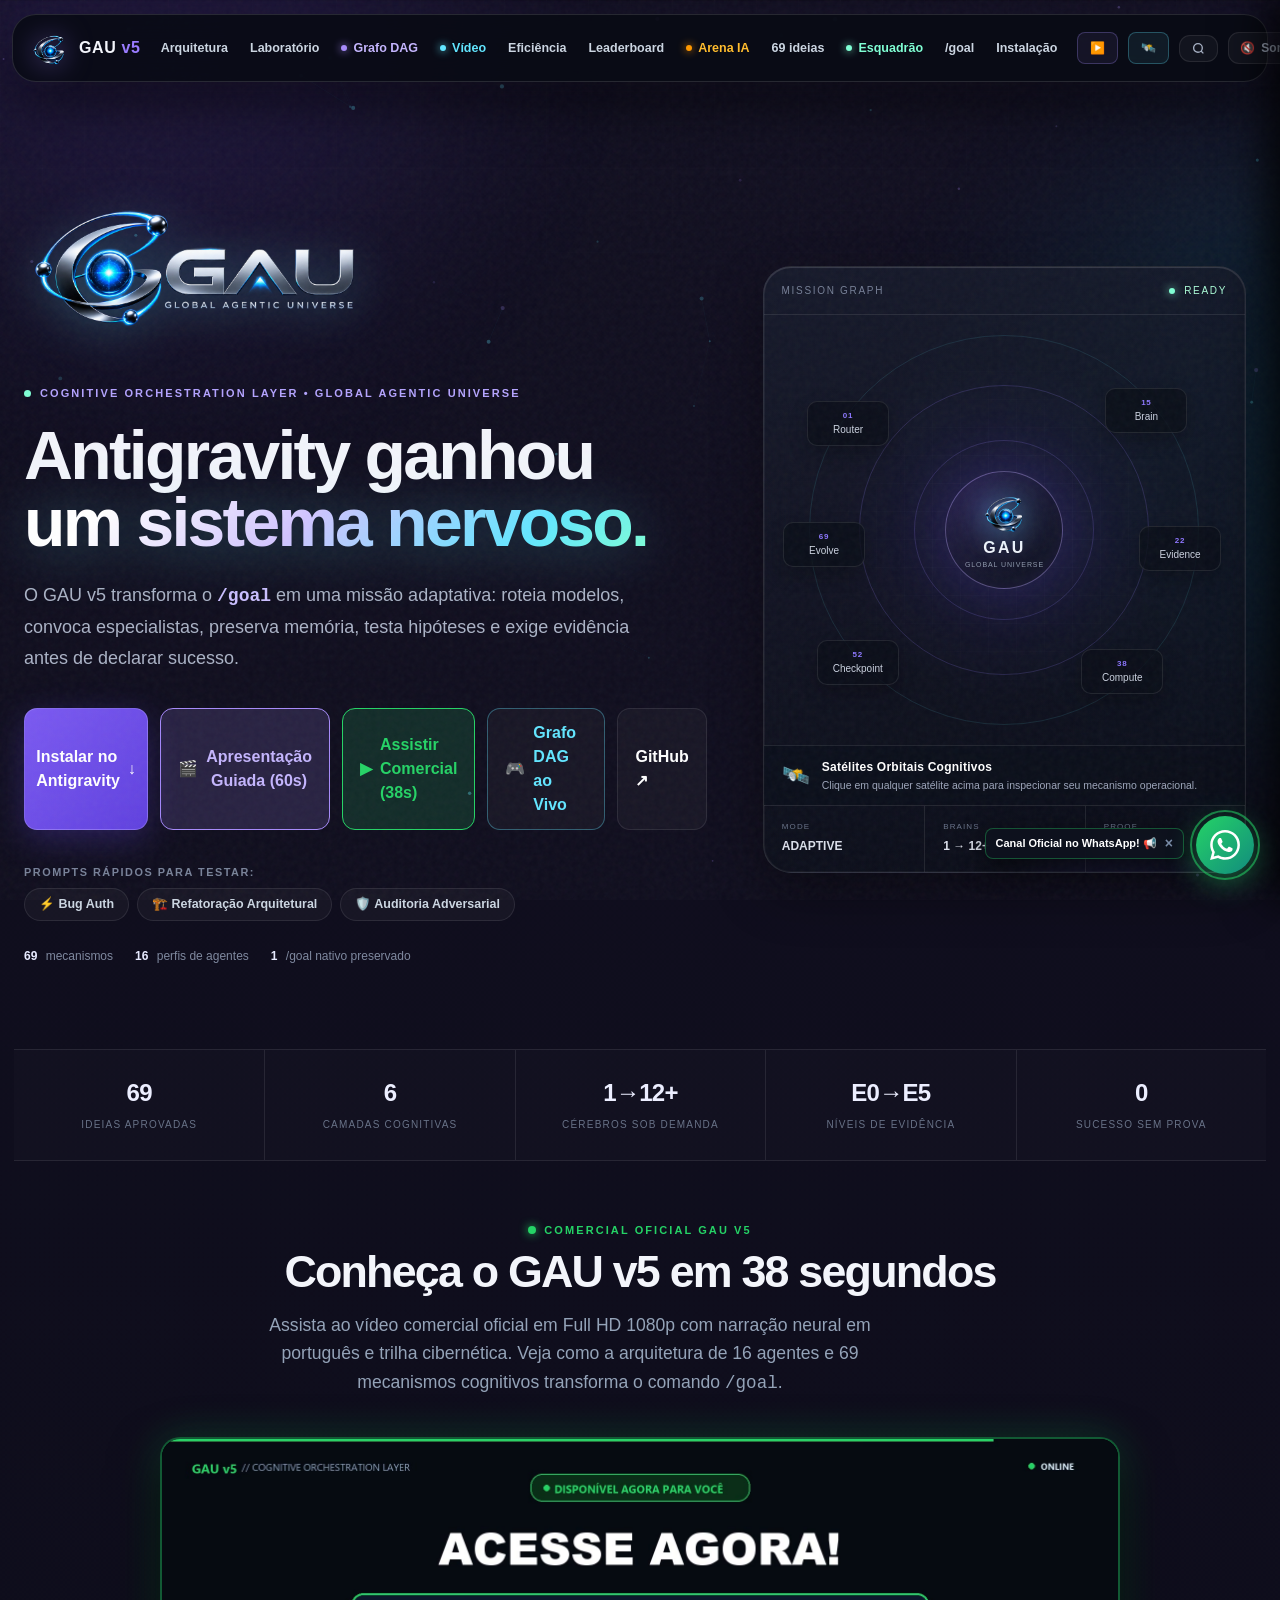
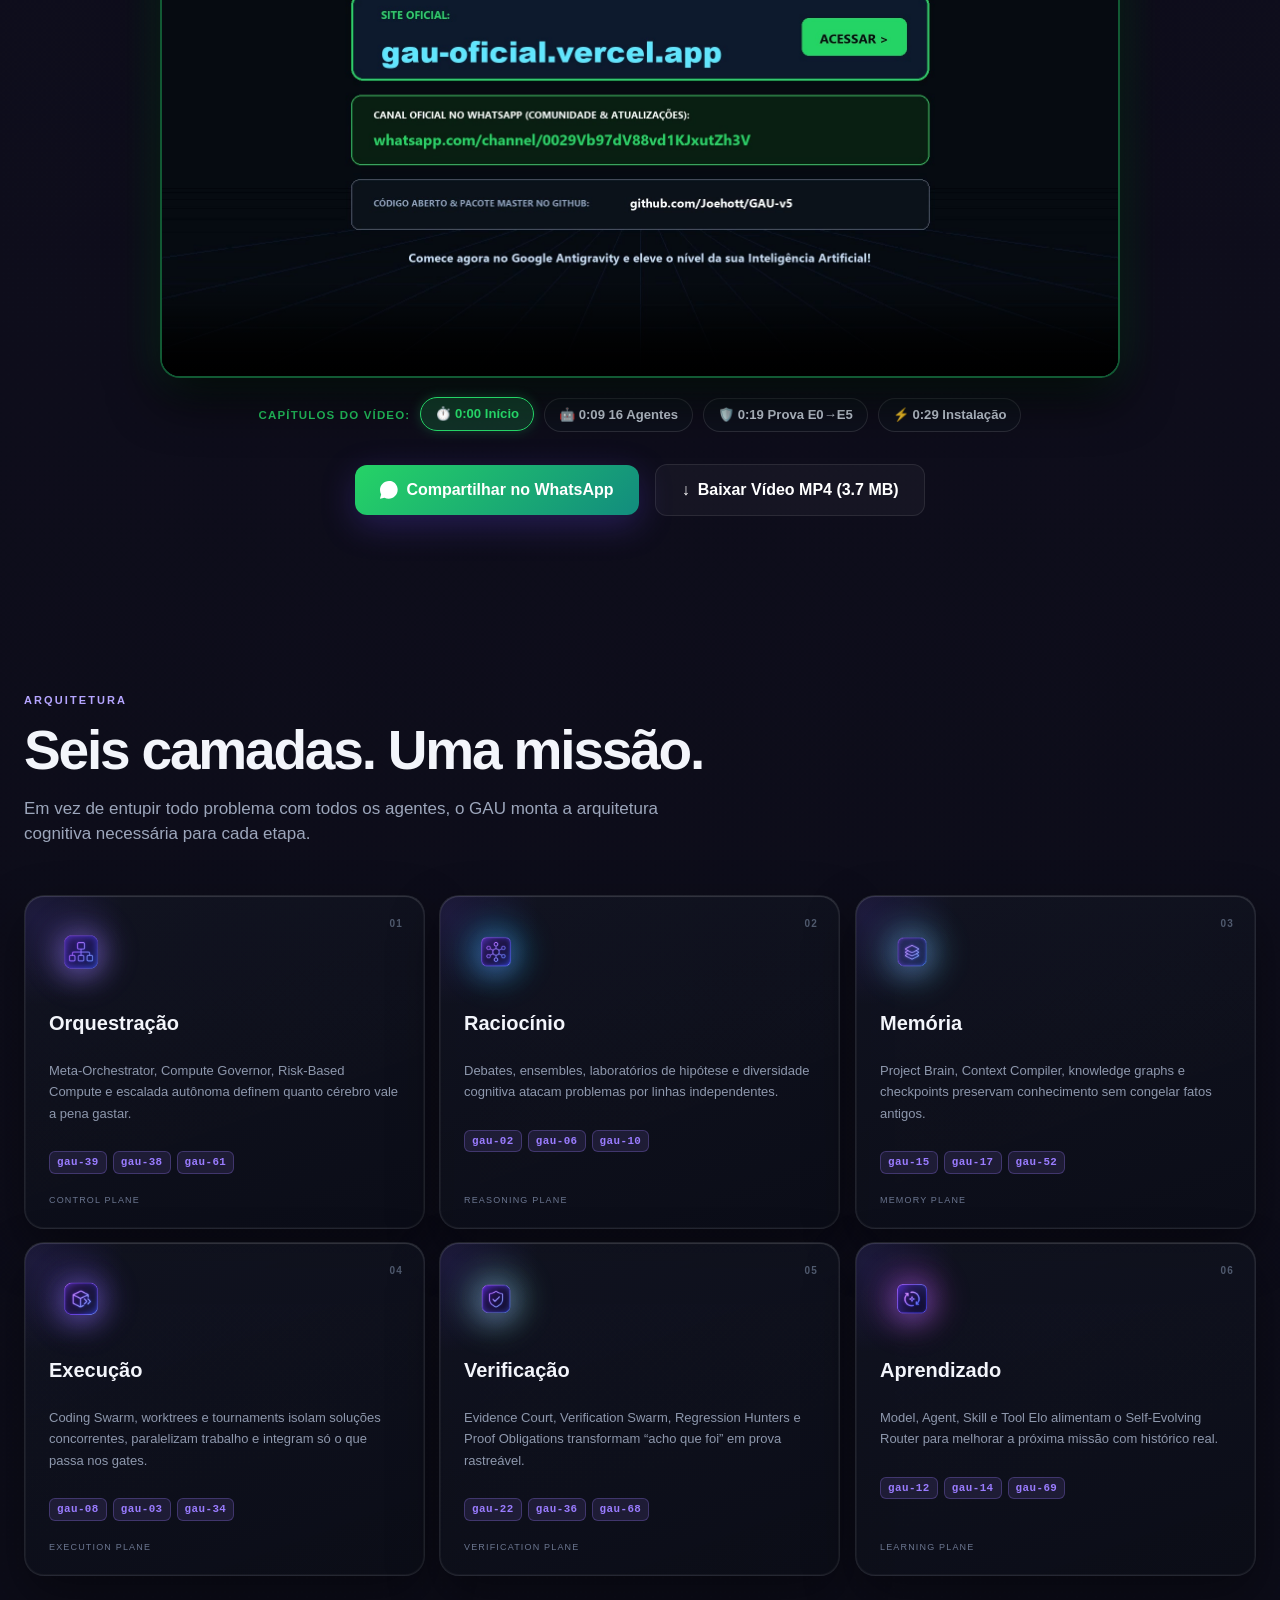
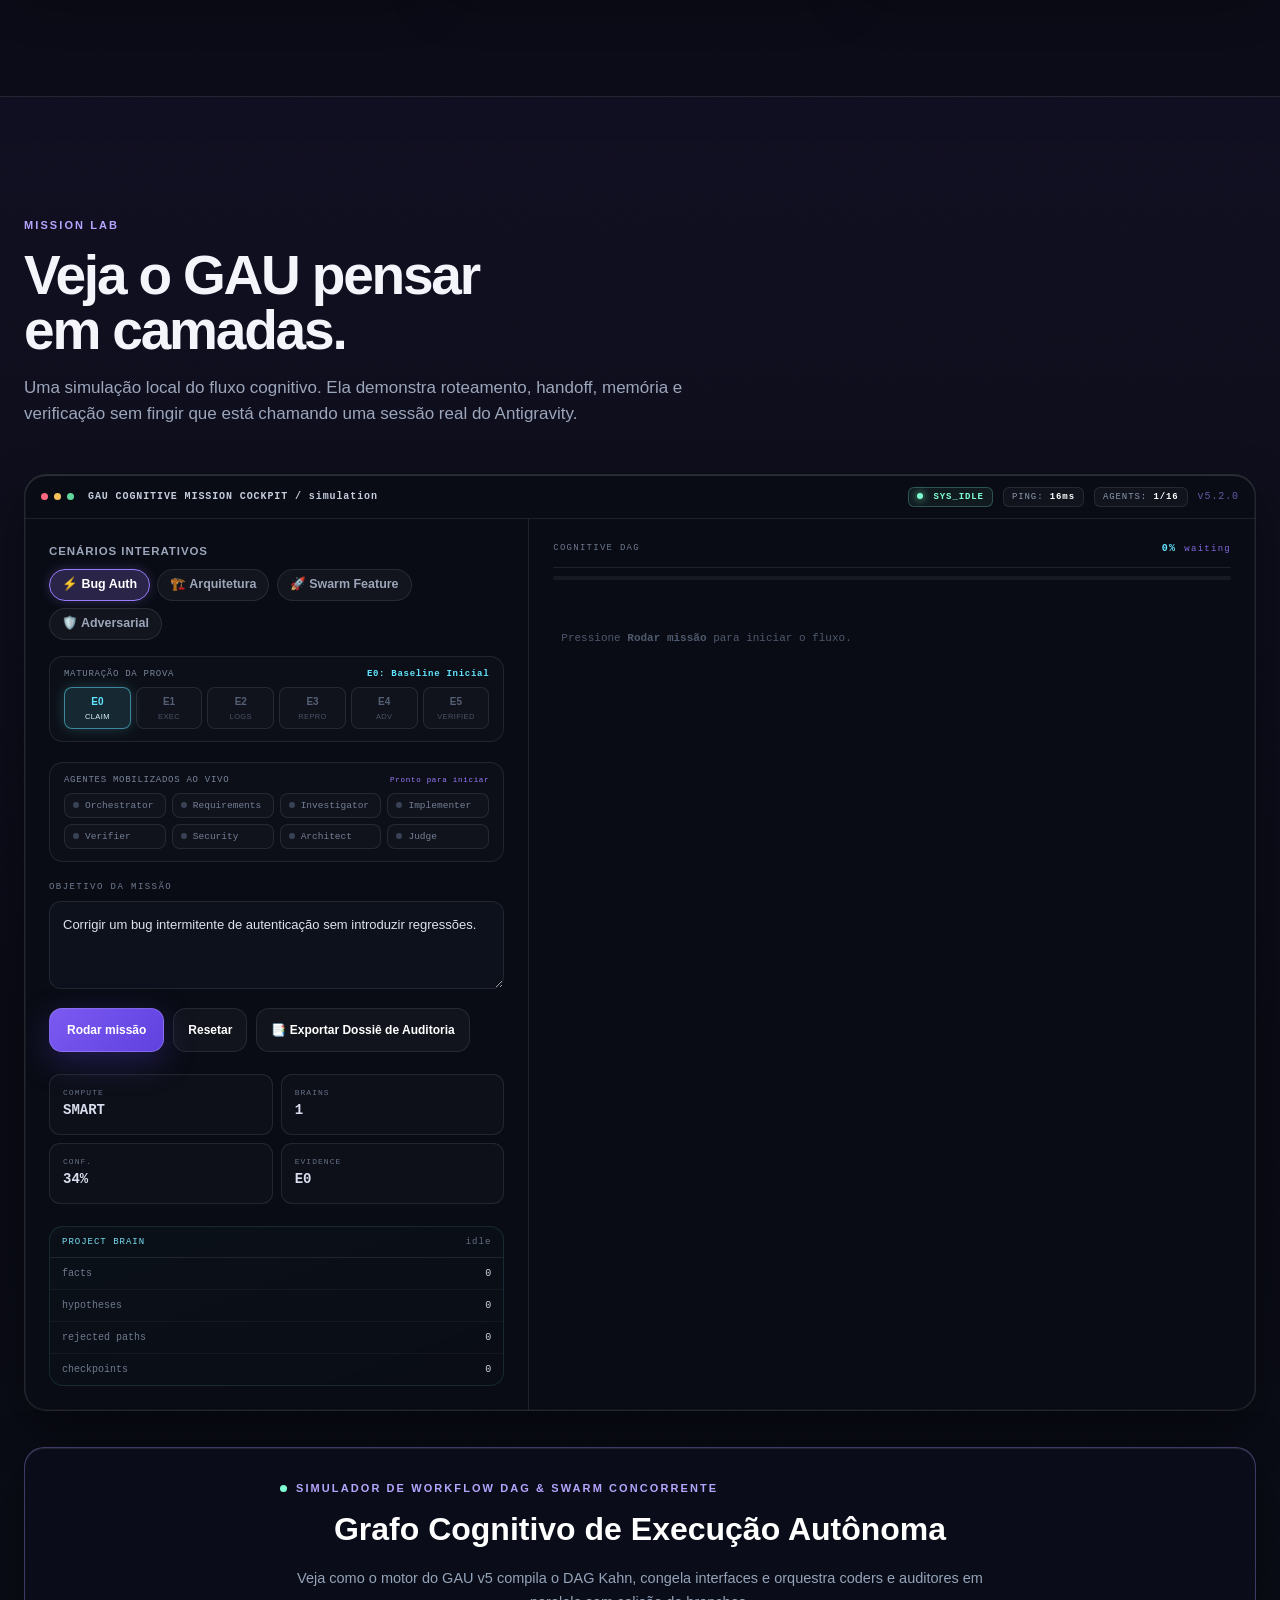
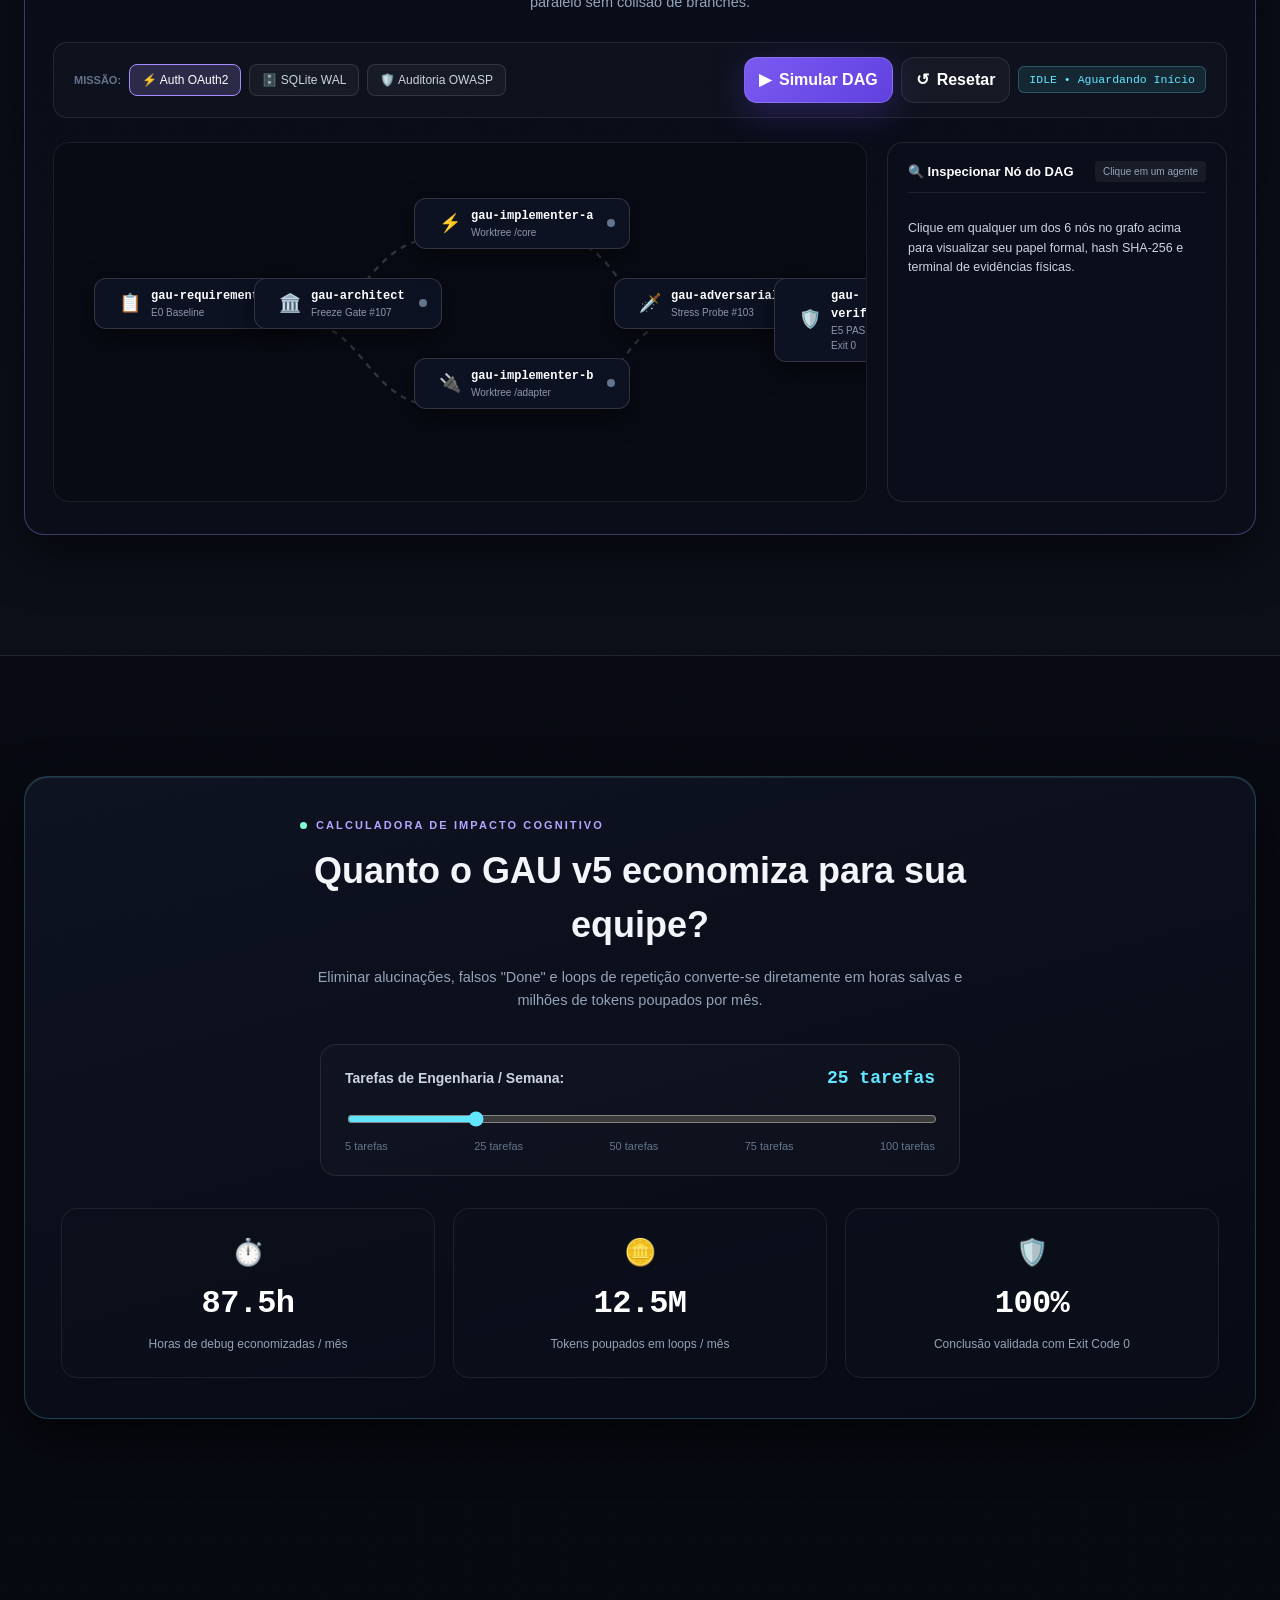
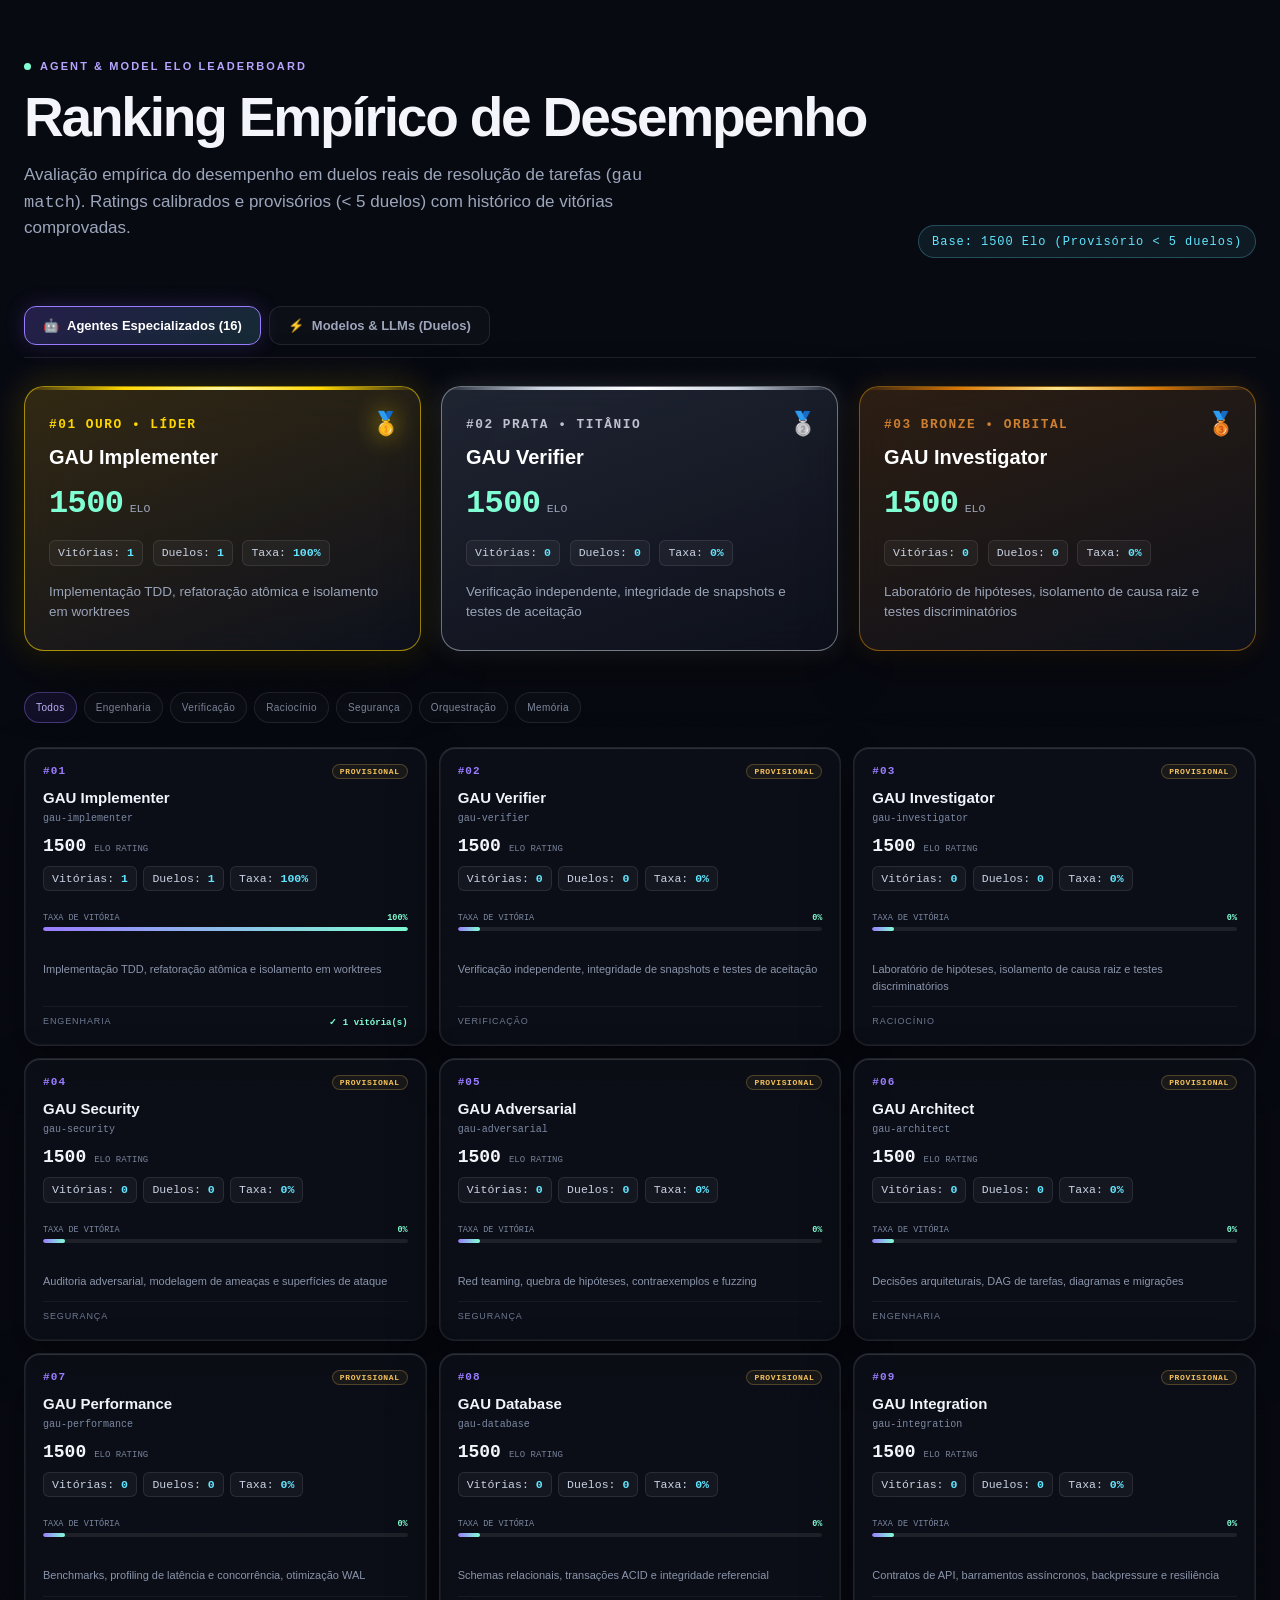
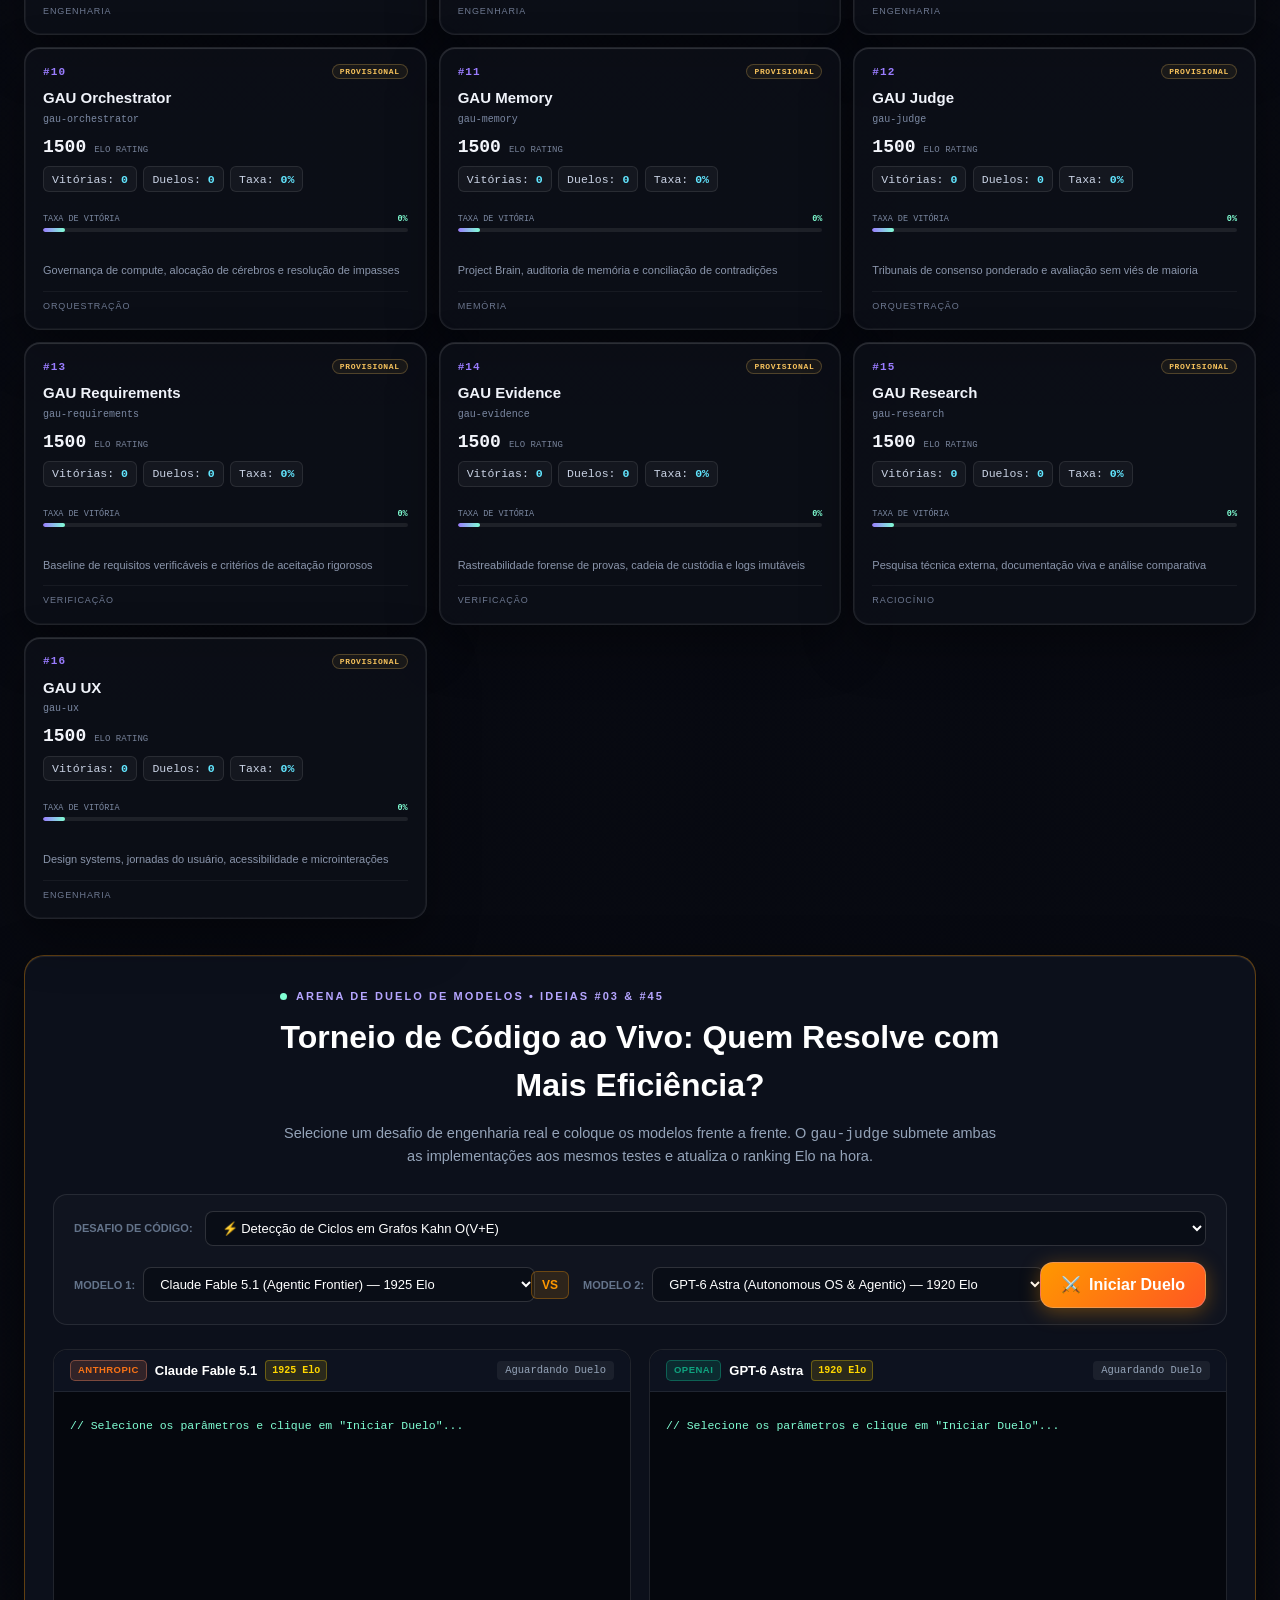
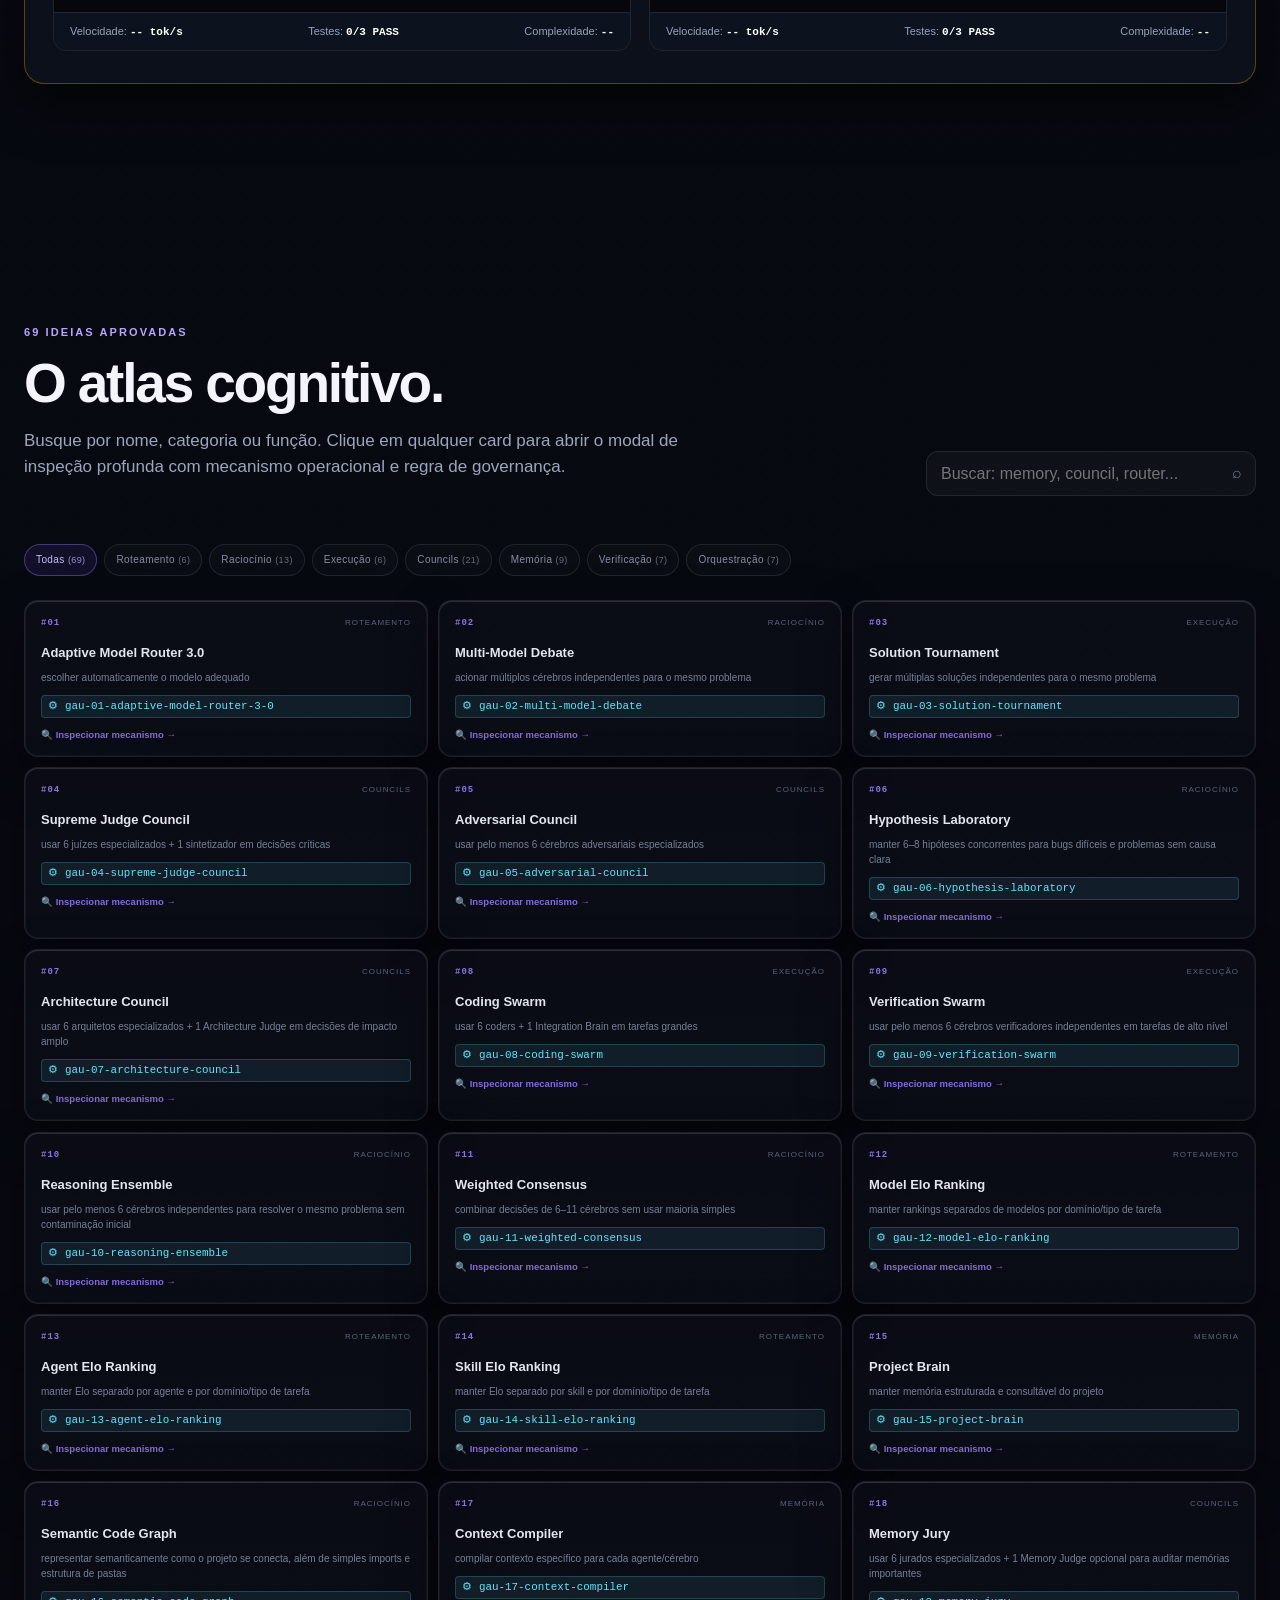
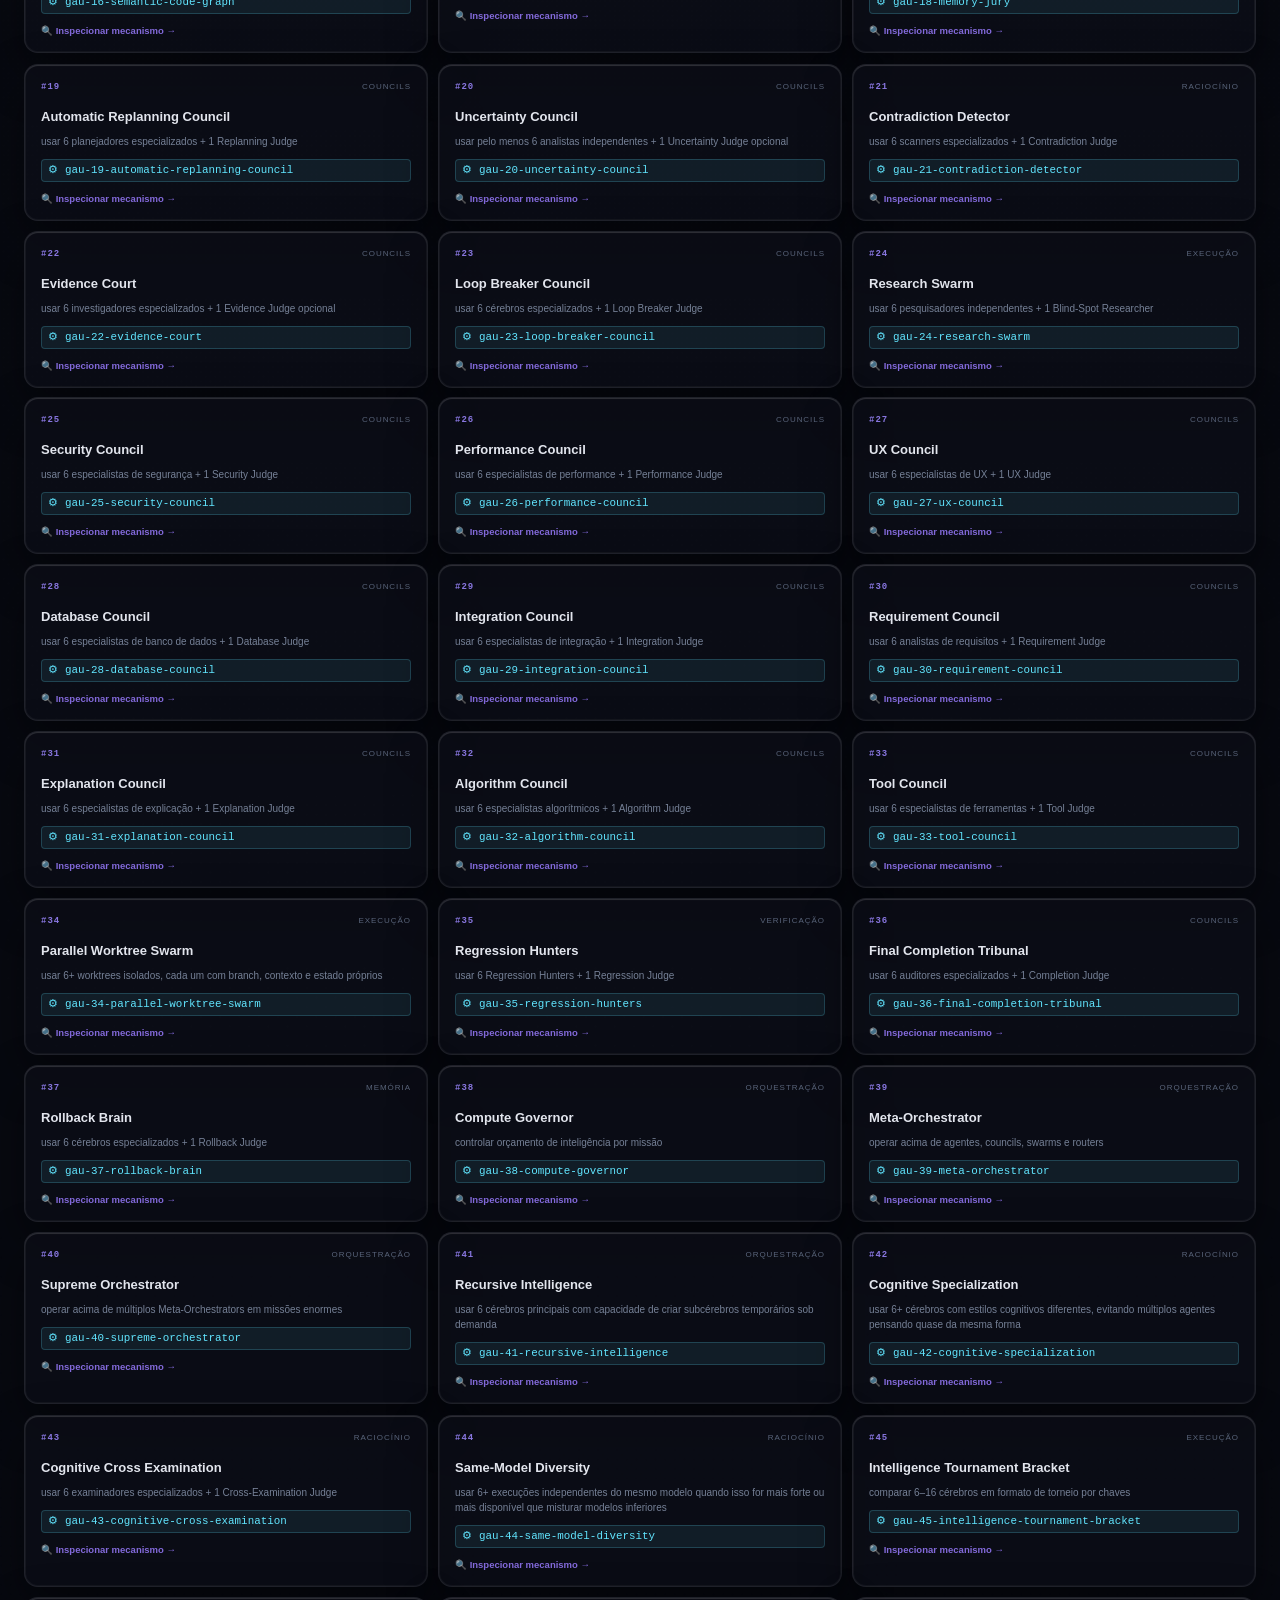
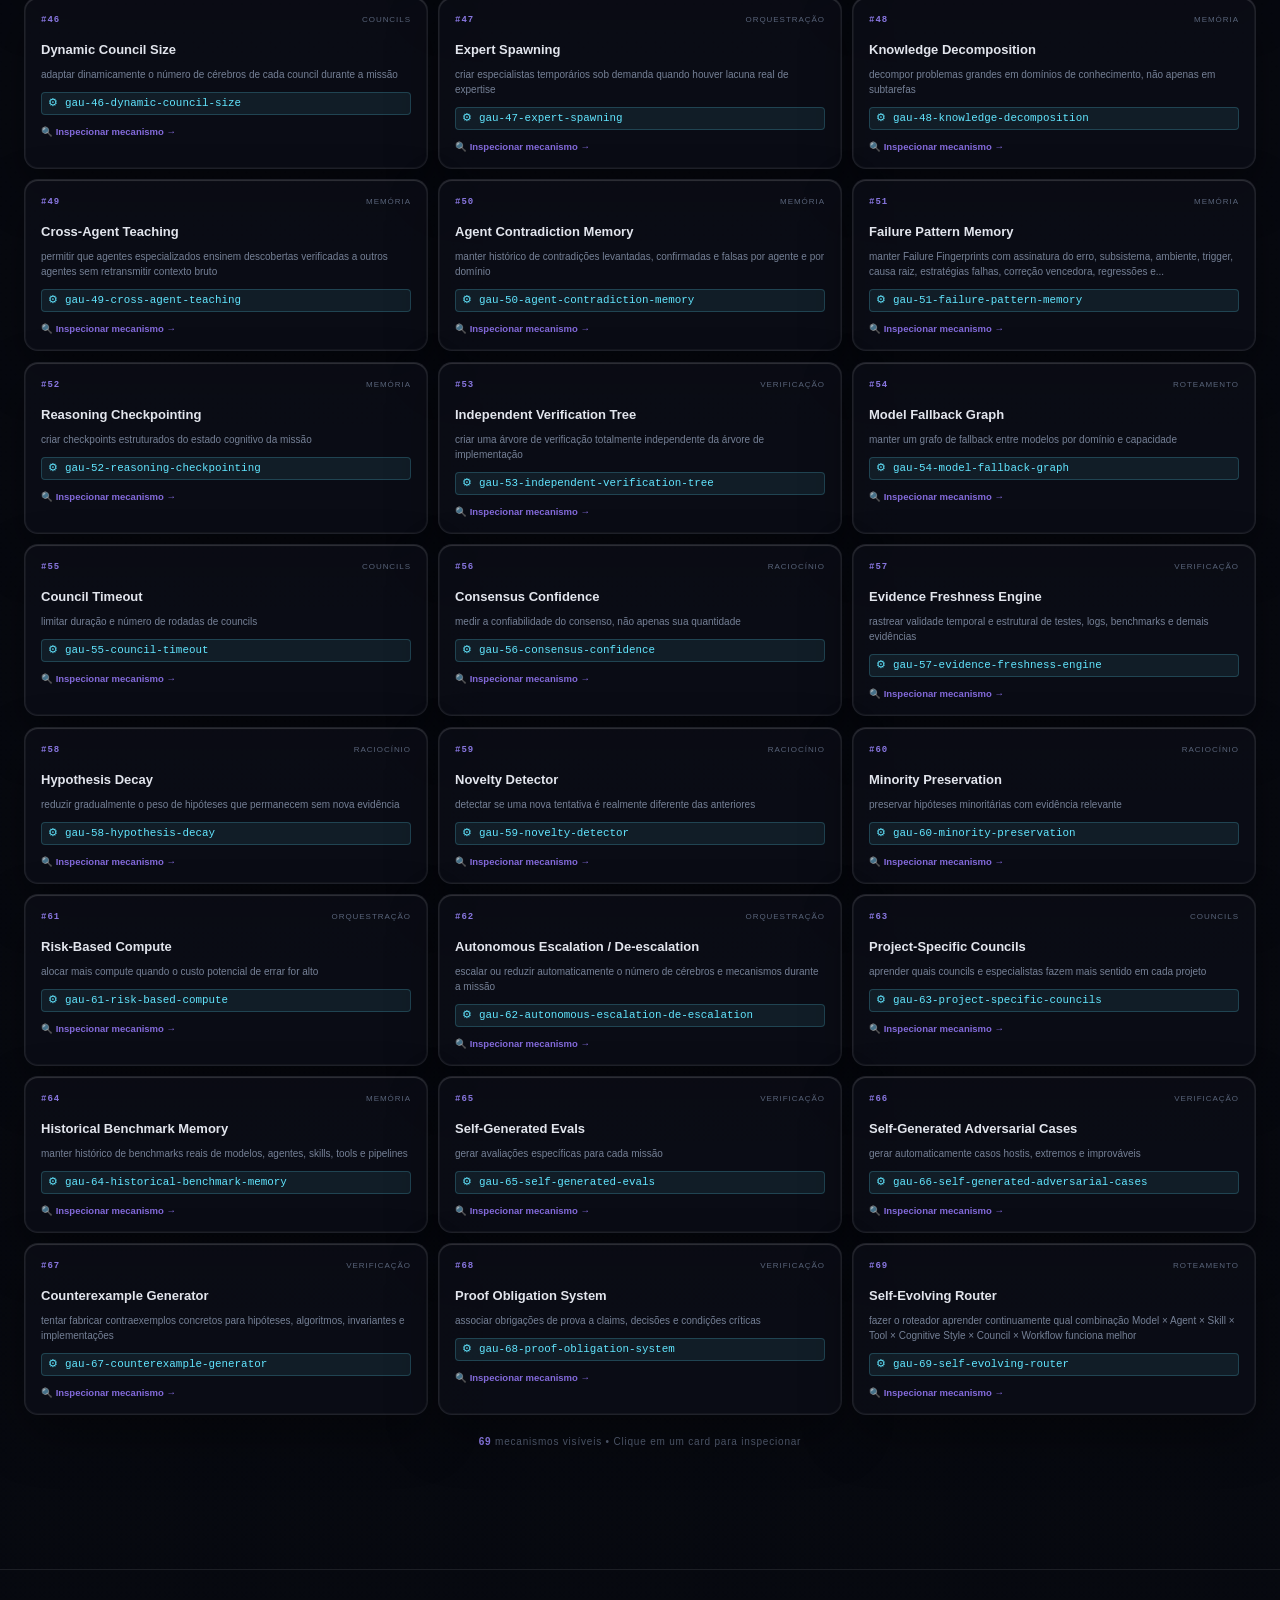
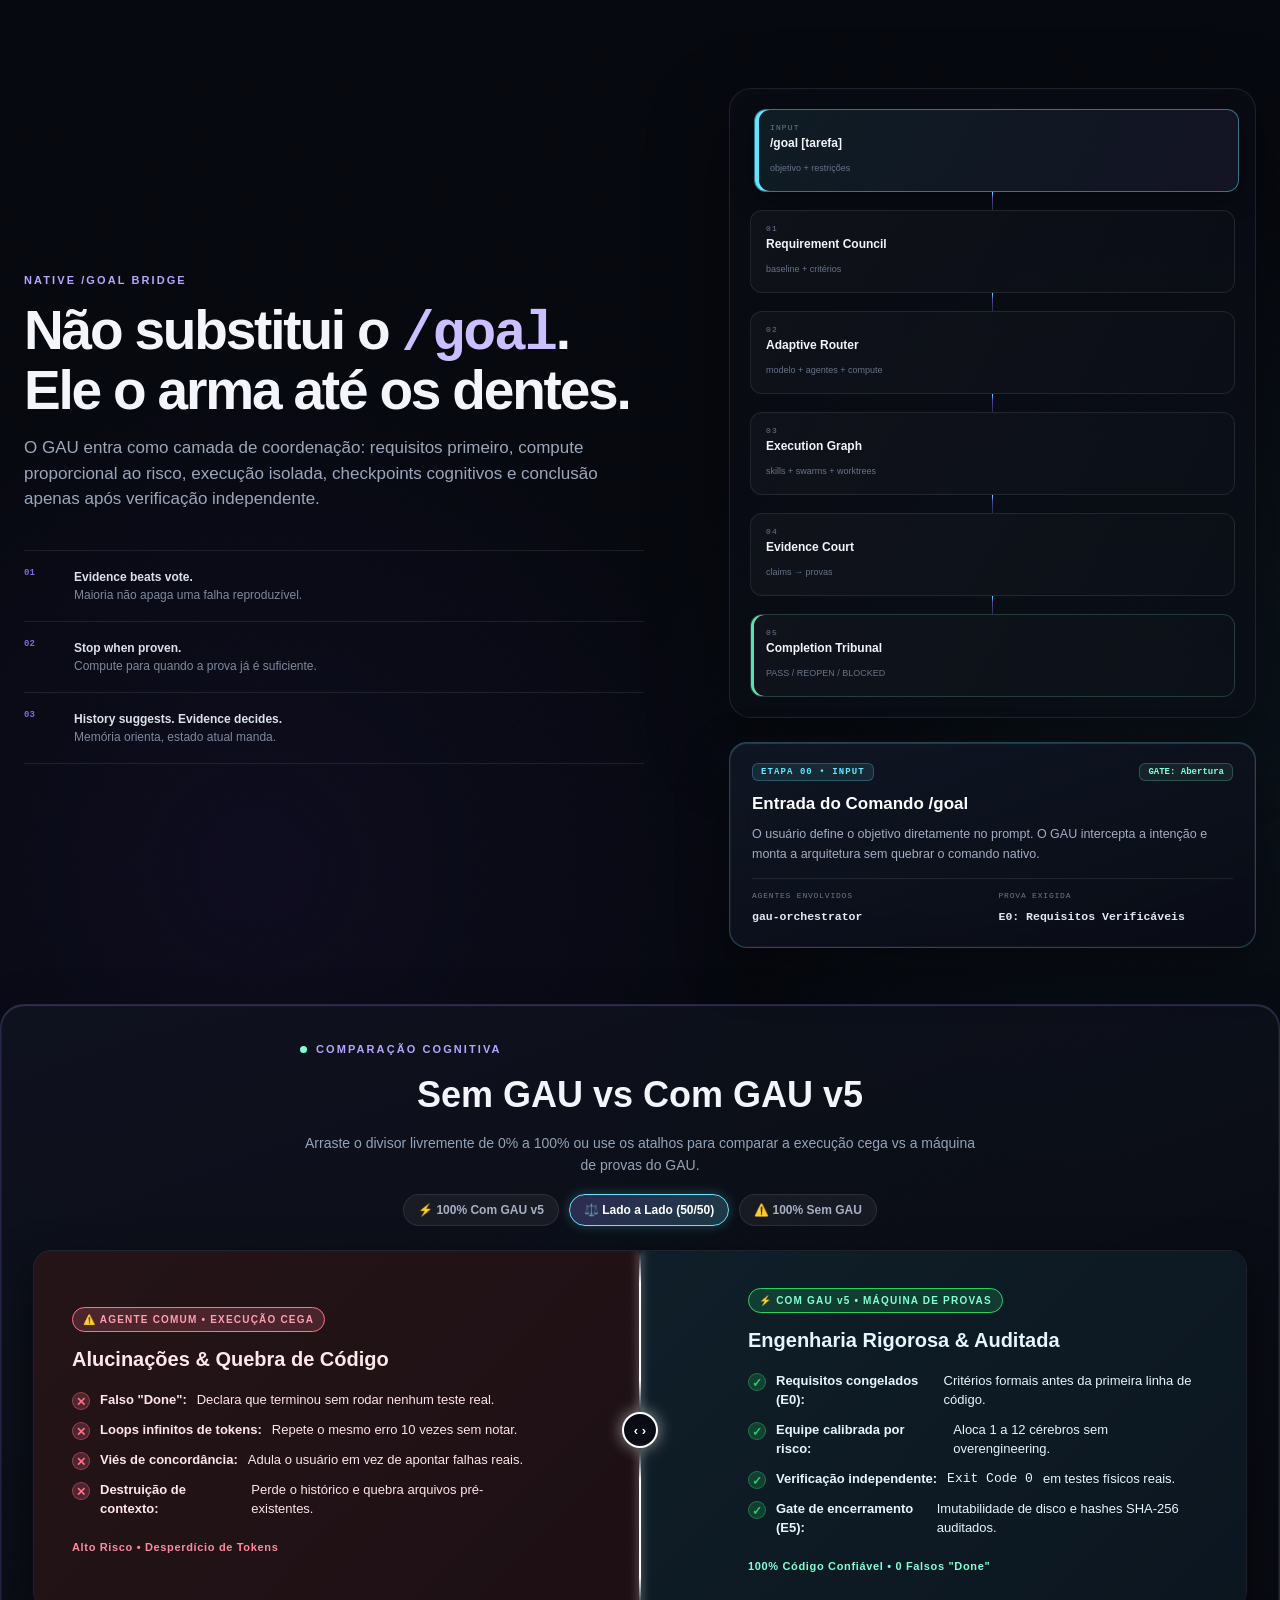
==== commit b84765c7: "feat(arena): atualizar arena de duelo e leaderboard com modelos de fronteira de setembro 2026 (Claud" ====
--- a/index.html
+++ b/index.html
@@ -35,7 +35,7 @@
   <link rel="icon" href="assets/gau-icon.png" type="image/png" />
   <link rel="icon" href="assets/favicon.svg" type="image/svg+xml" />
   <link rel="manifest" href="site.webmanifest" />
-  <link rel="stylesheet" href="styles.css?v=5.5.1" />
+  <link rel="stylesheet" href="styles.css?v=5.5.2" />
 
   <!-- Vercel Web Analytics & Speed Insights -->
   <script>
@@ -700,30 +700,39 @@
               <label for="fighterASelect">MODELO 1:</label>
               <select id="fighterASelect" class="arena-select">
                 <optgroup label="Anthropic">
-                  <option value="claude-3-7-sonnet" selected>Claude 3.7 Sonnet (Hybrid Thinking) — 1865 Elo</option>
+                  <option value="claude-fable-5-1" selected>Claude Fable 5.1 (Agentic Frontier) — 1925 Elo</option>
+                  <option value="claude-mythos-5-1">Claude Mythos 5.1 (Restricted Research) — 1915 Elo</option>
+                  <option value="claude-3-7-sonnet">Claude 3.7 Sonnet (Hybrid Thinking) — 1865 Elo</option>
                   <option value="claude-3-5-sonnet">Claude 3.5 Sonnet v2 — 1820 Elo</option>
-                  <option value="claude-3-5-haiku">Claude 3.5 Haiku — 1730 Elo</option>
                 </optgroup>
                 <optgroup label="OpenAI">
+                  <option value="gpt-6-astra">GPT-6 Astra (Autonomous OS &amp; Agentic) — 1920 Elo</option>
                   <option value="o3-mini">o3-mini (High Reasoning) — 1845 Elo</option>
                   <option value="o1">o1 (Deep Reasoning) — 1840 Elo</option>
                   <option value="gpt-4o">GPT-4o (Omni Frontier) — 1790 Elo</option>
                 </optgroup>
                 <optgroup label="Google DeepMind">
+                  <option value="gemini-3-8-flash">Gemini 3.8 Flash (Agentic Video &amp; 240 tok/s) — 1910 Elo</option>
+                  <option value="gemini-3-8-flash-cyber">Gemini 3.8 Flash Cyber (Sec &amp; 0-Day) — 1905 Elo</option>
                   <option value="gemini-2-pro">Gemini 2.0 Pro Experimental — 1855 Elo</option>
                   <option value="gemini-2-flash">Gemini 2.0 Flash (220 tok/s) — 1775 Elo</option>
-                  <option value="gemini-1-5-pro">Gemini 1.5 Pro (2M Context) — 1760 Elo</option>
                 </optgroup>
                 <optgroup label="DeepSeek">
+                  <option value="deepseek-v4-flash">DeepSeek V4.1-Flash (Manifold MoE) — 1895 Elo</option>
                   <option value="deepseek-r1">DeepSeek-R1 (Open Reasoning &lt;think&gt;) — 1850 Elo</option>
                   <option value="deepseek-v3">DeepSeek-V3 (671B MoE) — 1785 Elo</option>
                 </optgroup>
+                <optgroup label="Alibaba">
+                  <option value="qwen-3-8-max">Qwen 3.8-Max (2.4T Sparse MoE 0902) — 1890 Elo</option>
+                  <option value="qwen-3-8-omni-flash">Qwen 3.8-Omni-Flash (Realtime) — 1840 Elo</option>
+                  <option value="qwen-2-5-coder">Qwen 2.5 Coder 32B — 1750 Elo</option>
+                </optgroup>
                 <optgroup label="xAI">
+                  <option value="grok-4-6">Grok 4.6 (Digital Colleague CoT) — 1885 Elo</option>
                   <option value="grok-3">Grok 3 (Frontier Reasoning) — 1860 Elo</option>
                   <option value="grok-2">Grok 2 — 1745 Elo</option>
                 </optgroup>
                 <optgroup label="Meta &amp; Open Weights">
-                  <option value="qwen-2-5-coder">Qwen 2.5 Coder 32B (Alibaba) — 1750 Elo</option>
                   <option value="llama-3-3-70b">Llama 3.3 70B Instruct (Meta) — 1740 Elo</option>
                   <option value="mistral-large-2">Mistral Large 2 (Mistral AI) — 1735 Elo</option>
                 </optgroup>
@@ -733,31 +742,40 @@
             <div class="fighter-select-box">
               <label for="fighterBSelect">MODELO 2:</label>
               <select id="fighterBSelect" class="arena-select">
-                <optgroup label="DeepSeek">
-                  <option value="deepseek-r1" selected>DeepSeek-R1 (Open Reasoning &lt;think&gt;) — 1850 Elo</option>
-                  <option value="deepseek-v3">DeepSeek-V3 (671B MoE) — 1785 Elo</option>
-                </optgroup>
-                <optgroup label="Anthropic">
-                  <option value="claude-3-7-sonnet">Claude 3.7 Sonnet (Hybrid Thinking) — 1865 Elo</option>
-                  <option value="claude-3-5-sonnet">Claude 3.5 Sonnet v2 — 1820 Elo</option>
-                  <option value="claude-3-5-haiku">Claude 3.5 Haiku — 1730 Elo</option>
-                </optgroup>
                 <optgroup label="OpenAI">
+                  <option value="gpt-6-astra" selected>GPT-6 Astra (Autonomous OS &amp; Agentic) — 1920 Elo</option>
                   <option value="o3-mini">o3-mini (High Reasoning) — 1845 Elo</option>
                   <option value="o1">o1 (Deep Reasoning) — 1840 Elo</option>
                   <option value="gpt-4o">GPT-4o (Omni Frontier) — 1790 Elo</option>
                 </optgroup>
+                <optgroup label="DeepSeek">
+                  <option value="deepseek-v4-flash">DeepSeek V4.1-Flash (Manifold MoE) — 1895 Elo</option>
+                  <option value="deepseek-r1">DeepSeek-R1 (Open Reasoning &lt;think&gt;) — 1850 Elo</option>
+                  <option value="deepseek-v3">DeepSeek-V3 (671B MoE) — 1785 Elo</option>
+                </optgroup>
                 <optgroup label="Google DeepMind">
+                  <option value="gemini-3-8-flash">Gemini 3.8 Flash (Agentic Video &amp; 240 tok/s) — 1910 Elo</option>
+                  <option value="gemini-3-8-flash-cyber">Gemini 3.8 Flash Cyber (Sec &amp; 0-Day) — 1905 Elo</option>
                   <option value="gemini-2-pro">Gemini 2.0 Pro Experimental — 1855 Elo</option>
                   <option value="gemini-2-flash">Gemini 2.0 Flash (220 tok/s) — 1775 Elo</option>
-                  <option value="gemini-1-5-pro">Gemini 1.5 Pro (2M Context) — 1760 Elo</option>
+                </optgroup>
+                <optgroup label="Anthropic">
+                  <option value="claude-fable-5-1">Claude Fable 5.1 (Agentic Frontier) — 1925 Elo</option>
+                  <option value="claude-mythos-5-1">Claude Mythos 5.1 (Restricted Research) — 1915 Elo</option>
+                  <option value="claude-3-7-sonnet">Claude 3.7 Sonnet (Hybrid Thinking) — 1865 Elo</option>
+                  <option value="claude-3-5-sonnet">Claude 3.5 Sonnet v2 — 1820 Elo</option>
+                </optgroup>
+                <optgroup label="Alibaba">
+                  <option value="qwen-3-8-max">Qwen 3.8-Max (2.4T Sparse MoE 0902) — 1890 Elo</option>
+                  <option value="qwen-3-8-omni-flash">Qwen 3.8-Omni-Flash (Realtime) — 1840 Elo</option>
+                  <option value="qwen-2-5-coder">Qwen 2.5 Coder 32B — 1750 Elo</option>
                 </optgroup>
                 <optgroup label="xAI">
+                  <option value="grok-4-6">Grok 4.6 (Digital Colleague CoT) — 1885 Elo</option>
                   <option value="grok-3">Grok 3 (Frontier Reasoning) — 1860 Elo</option>
                   <option value="grok-2">Grok 2 — 1745 Elo</option>
                 </optgroup>
                 <optgroup label="Meta &amp; Open Weights">
-                  <option value="qwen-2-5-coder">Qwen 2.5 Coder 32B (Alibaba) — 1750 Elo</option>
                   <option value="llama-3-3-70b">Llama 3.3 70B Instruct (Meta) — 1740 Elo</option>
                   <option value="mistral-large-2">Mistral Large 2 (Mistral AI) — 1735 Elo</option>
                 </optgroup>
@@ -775,8 +793,8 @@
             <div class="fighter-panel-head">
               <div class="fighter-info-head">
                 <span class="fighter-platform-badge plat-anthropic" id="fighterPlatformA">Anthropic</span>
-                <span class="fighter-name" id="fighterNameA">Claude 3.7 Sonnet</span>
-                <span class="fighter-elo-badge" id="fighterEloA">1865 Elo</span>
+                <span class="fighter-name" id="fighterNameA">Claude Fable 5.1</span>
+                <span class="fighter-elo-badge" id="fighterEloA">1925 Elo</span>
               </div>
               <span class="fighter-status-badge idle" id="fighterStatusA">Aguardando Duelo</span>
             </div>
@@ -794,9 +812,9 @@
           <div class="fighter-panel" id="fighterPanelB">
             <div class="fighter-panel-head">
               <div class="fighter-info-head">
-                <span class="fighter-platform-badge plat-deepseek" id="fighterPlatformB">DeepSeek</span>
-                <span class="fighter-name" id="fighterNameB">DeepSeek-R1</span>
-                <span class="fighter-elo-badge" id="fighterEloB">1850 Elo</span>
+                <span class="fighter-platform-badge plat-openai" id="fighterPlatformB">OpenAI</span>
+                <span class="fighter-name" id="fighterNameB">GPT-6 Astra</span>
+                <span class="fighter-elo-badge" id="fighterEloB">1920 Elo</span>
               </div>
               <span class="fighter-status-badge idle" id="fighterStatusB">Aguardando Duelo</span>
             </div>
@@ -1435,7 +1453,7 @@
 
   <div id="toastNotification" class="toast-notification" aria-live="polite"></div>
 
-  <script src="ideas.js?v=5.5.1"></script>
-  <script src="app.js?v=5.5.1"></script>
+  <script src="ideas.js?v=5.5.2"></script>
+  <script src="app.js?v=5.5.2"></script>
 </body>
 </html>
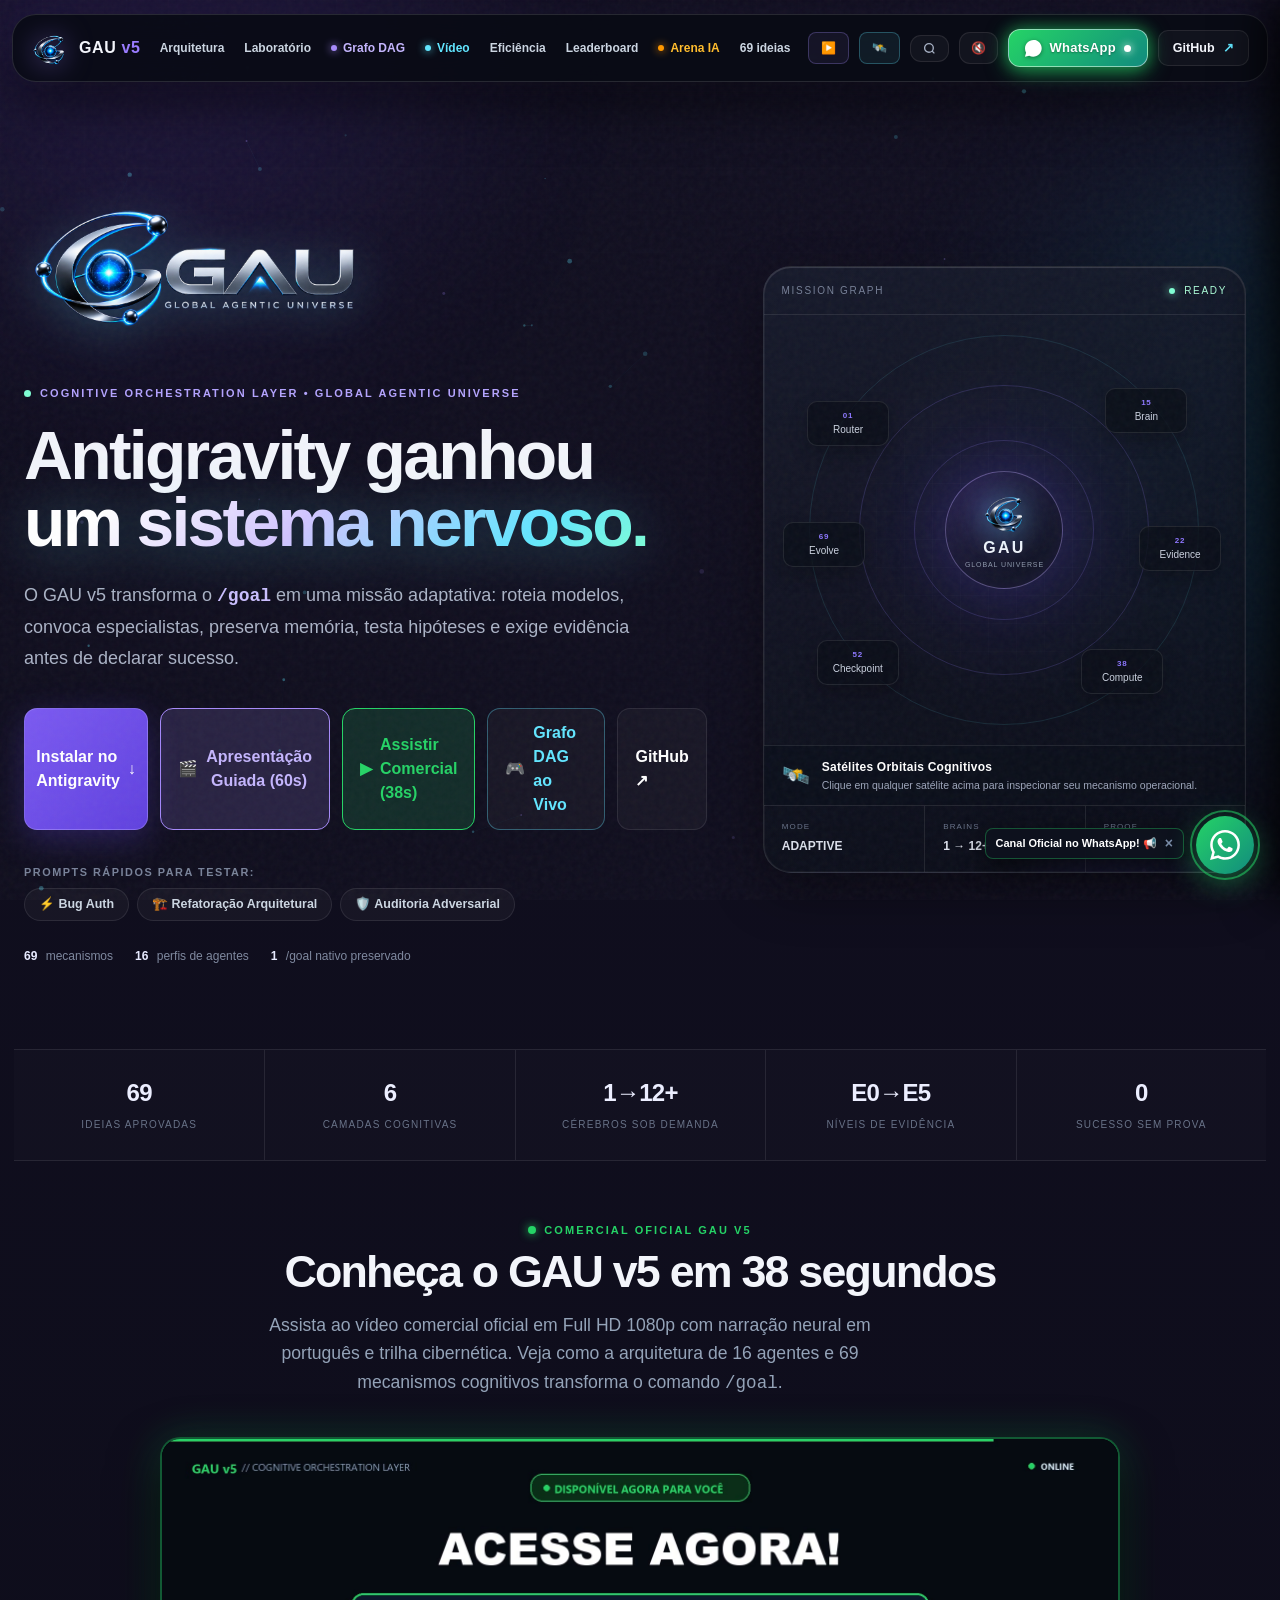
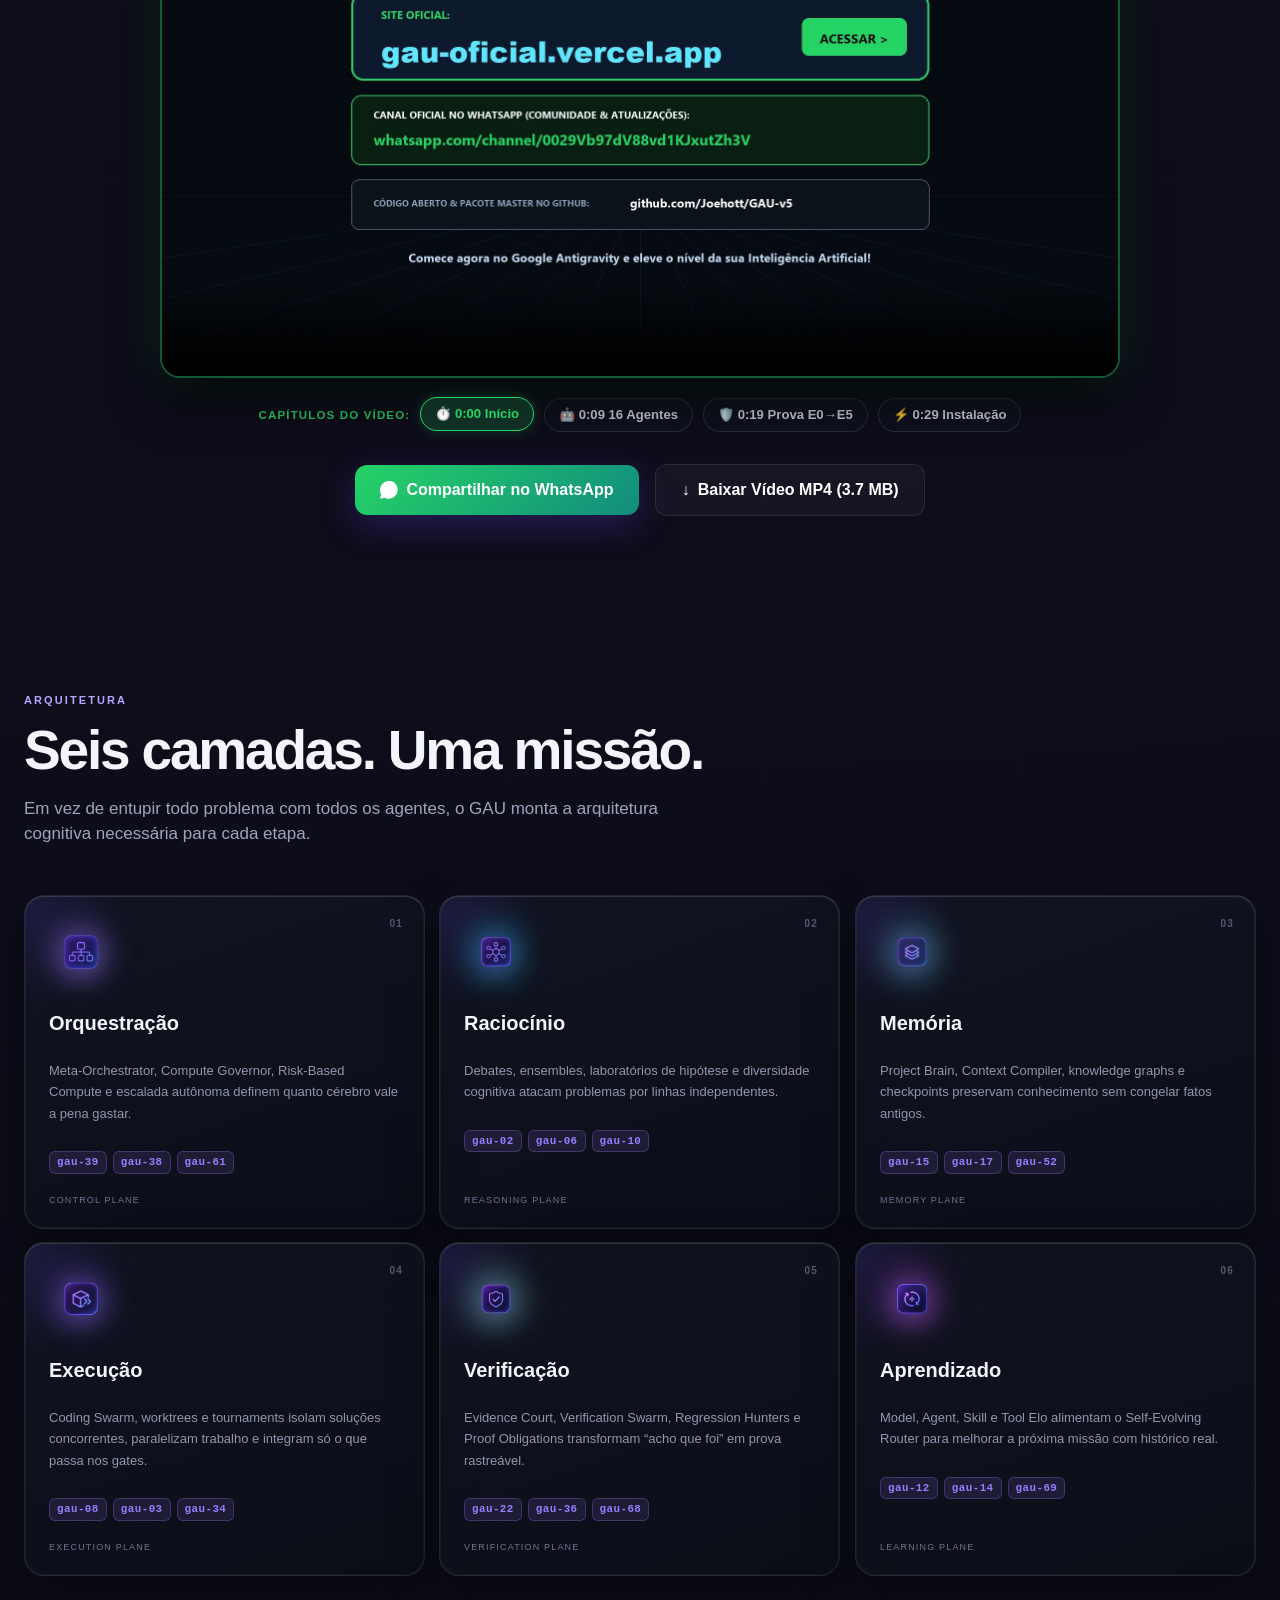
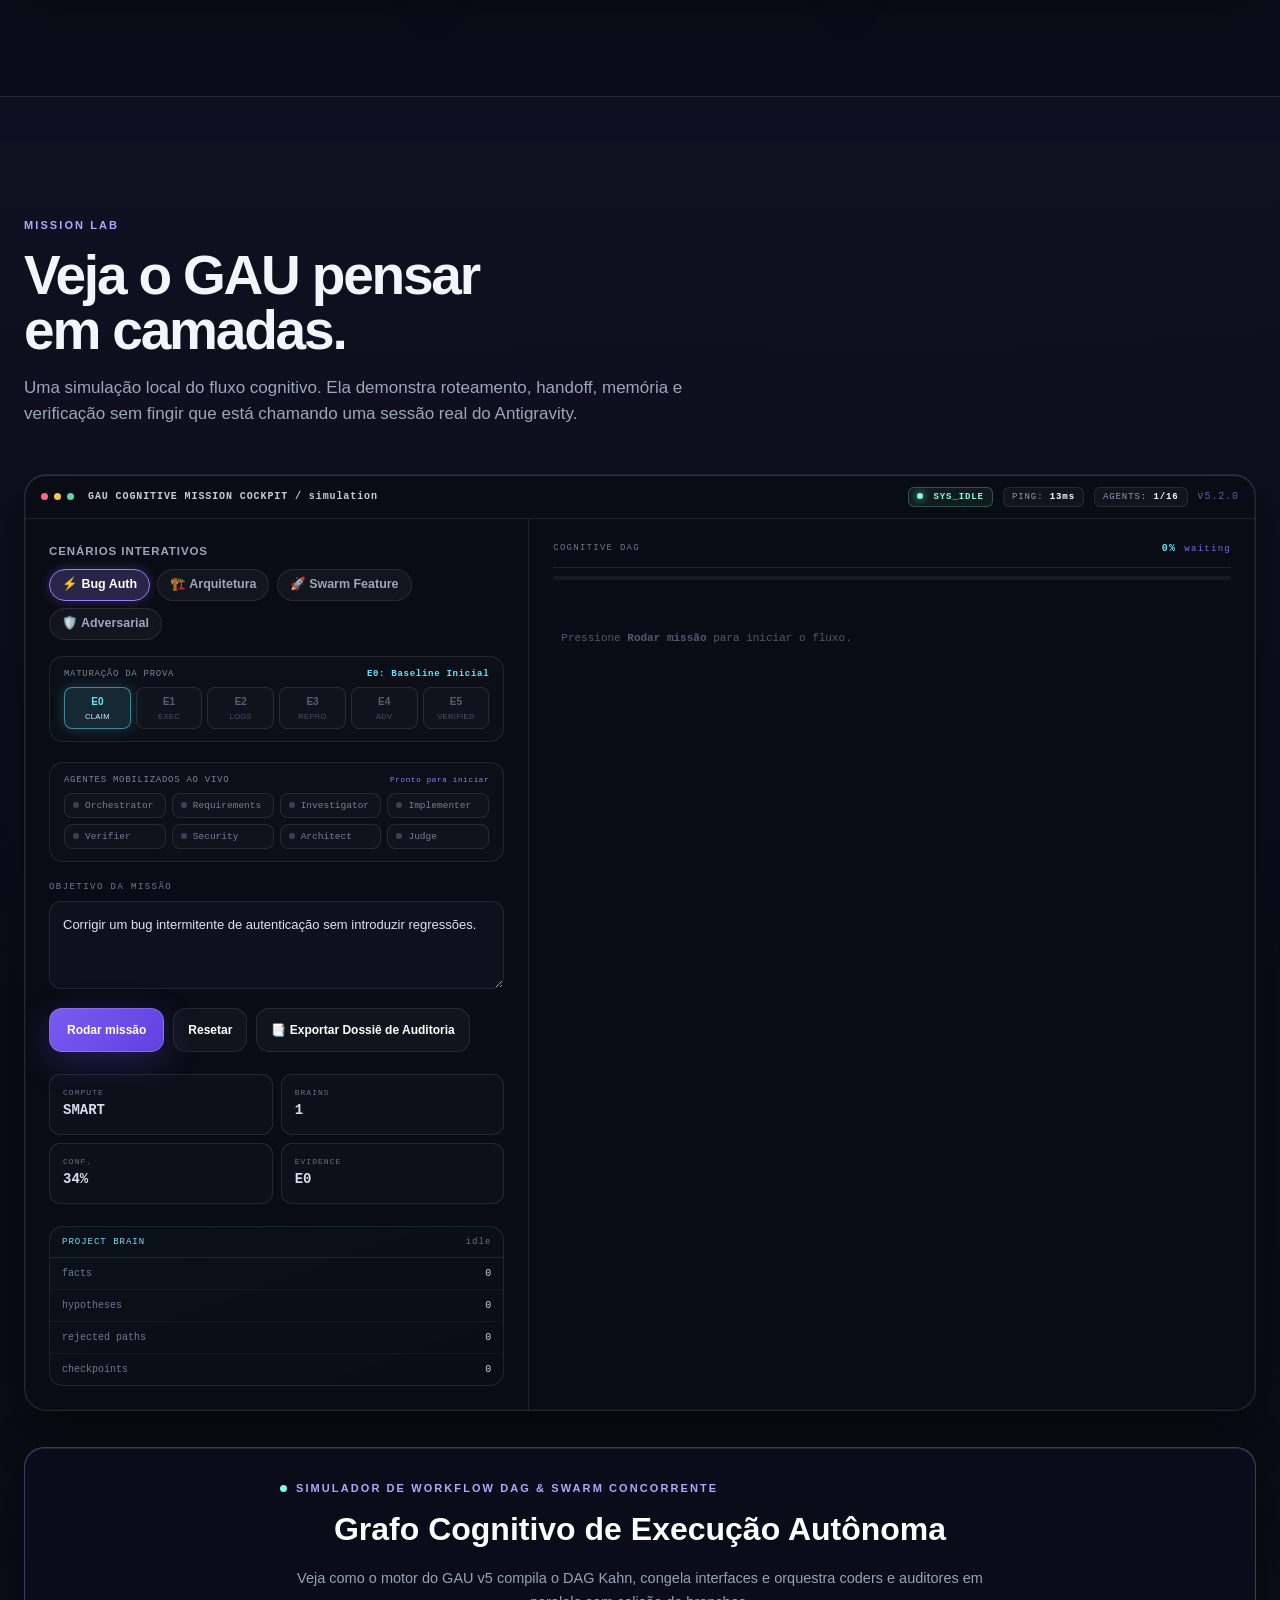
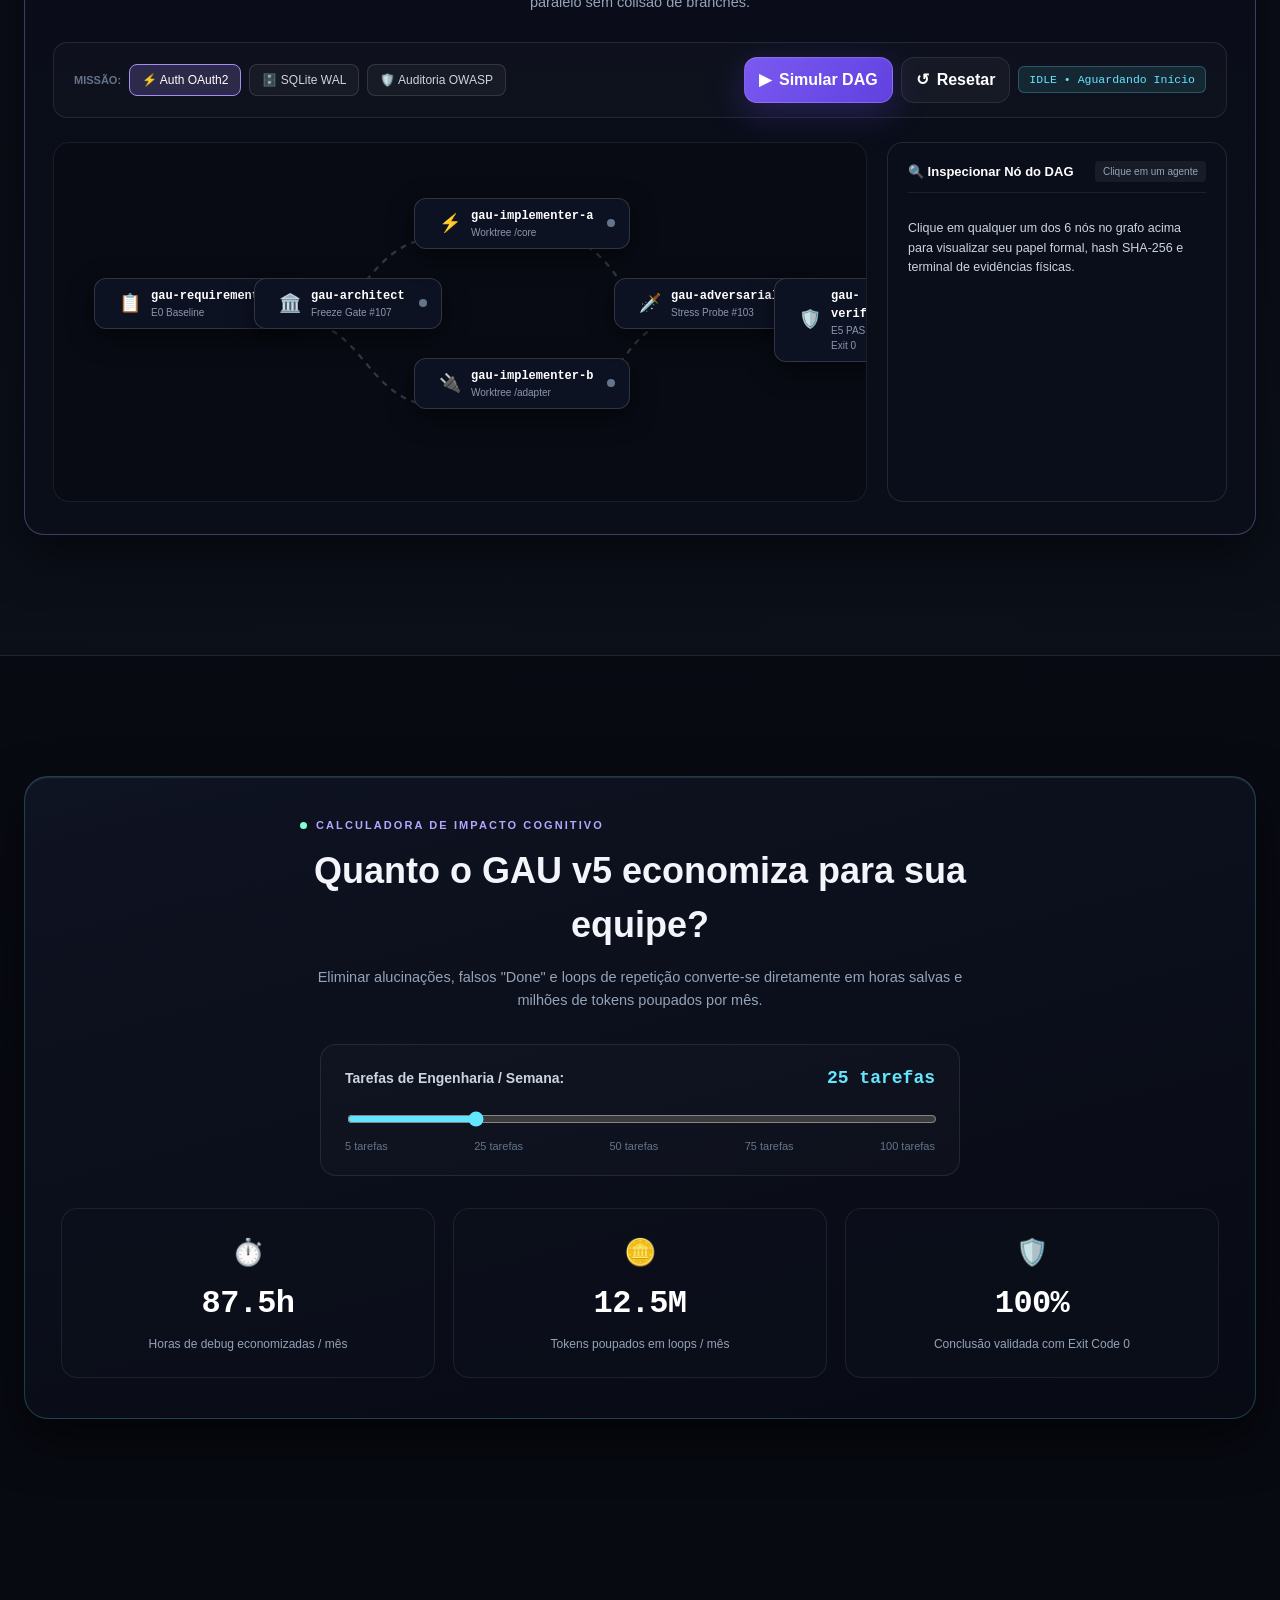
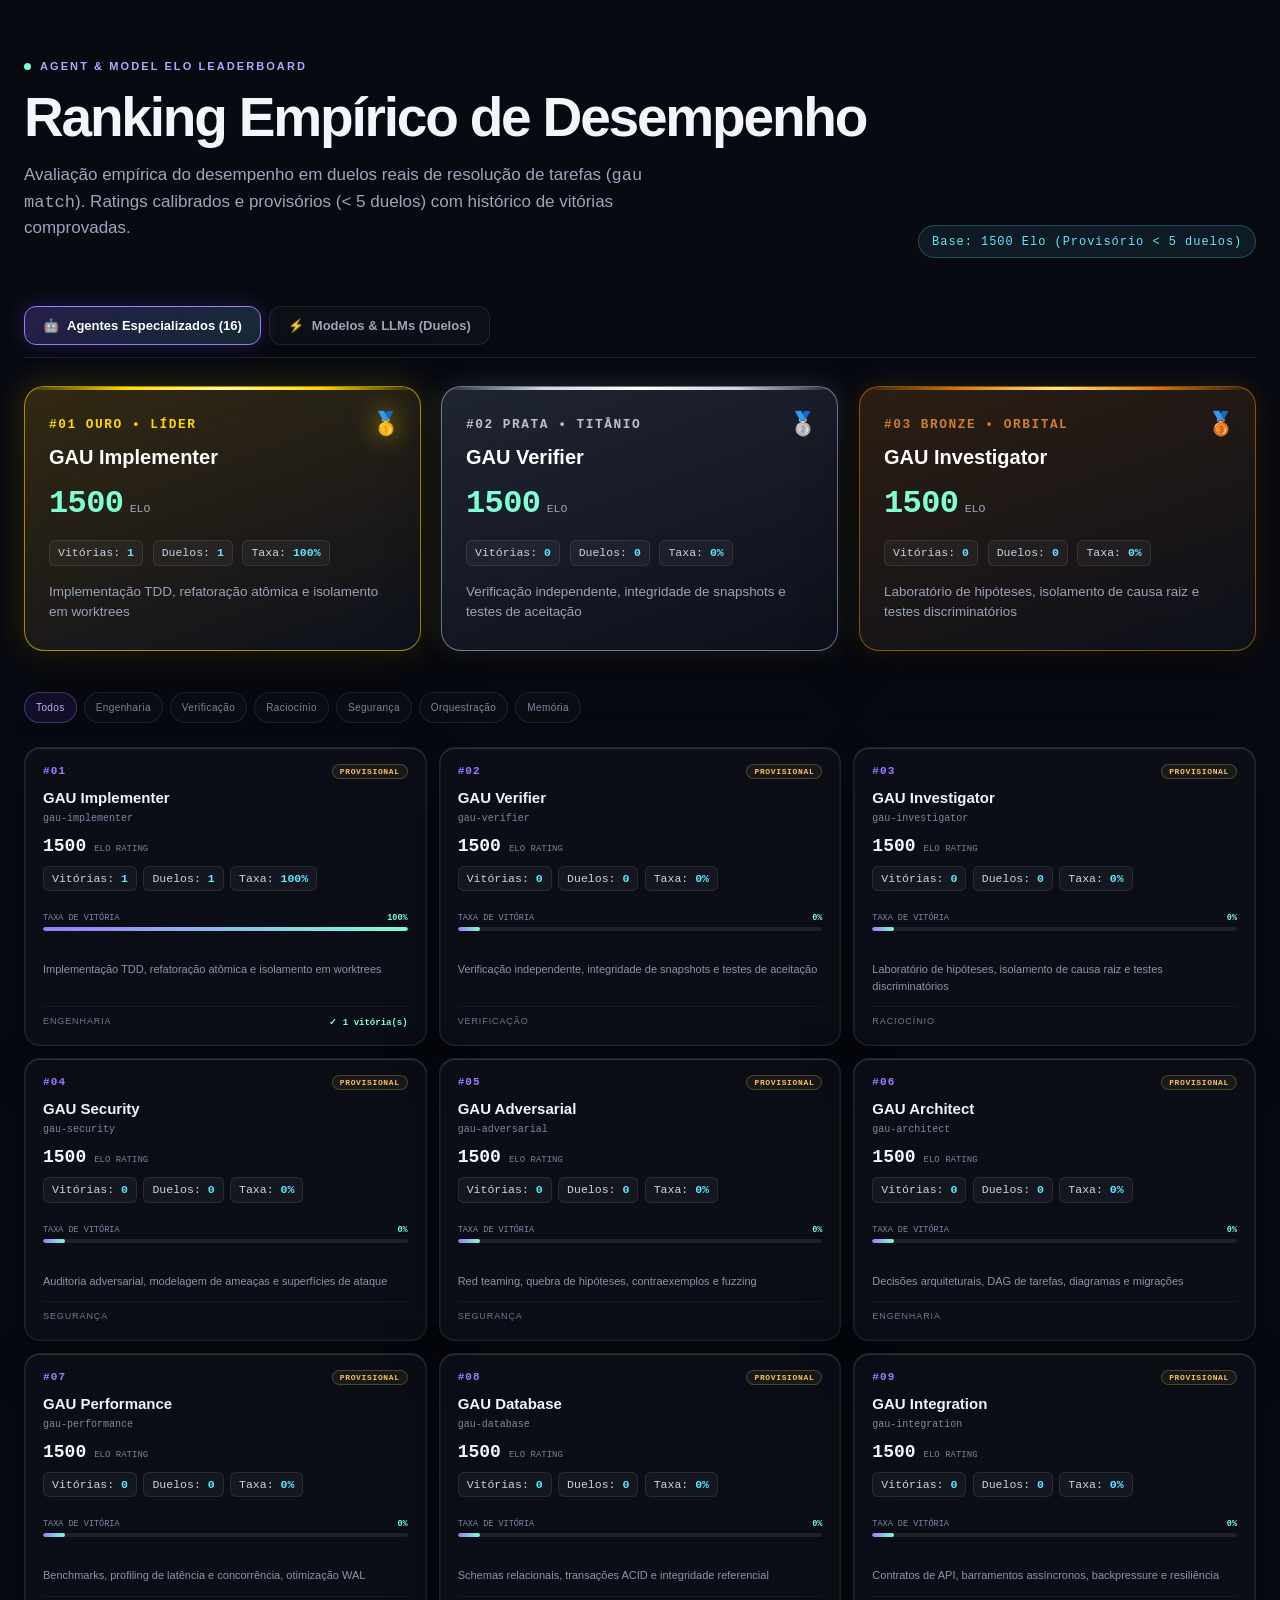
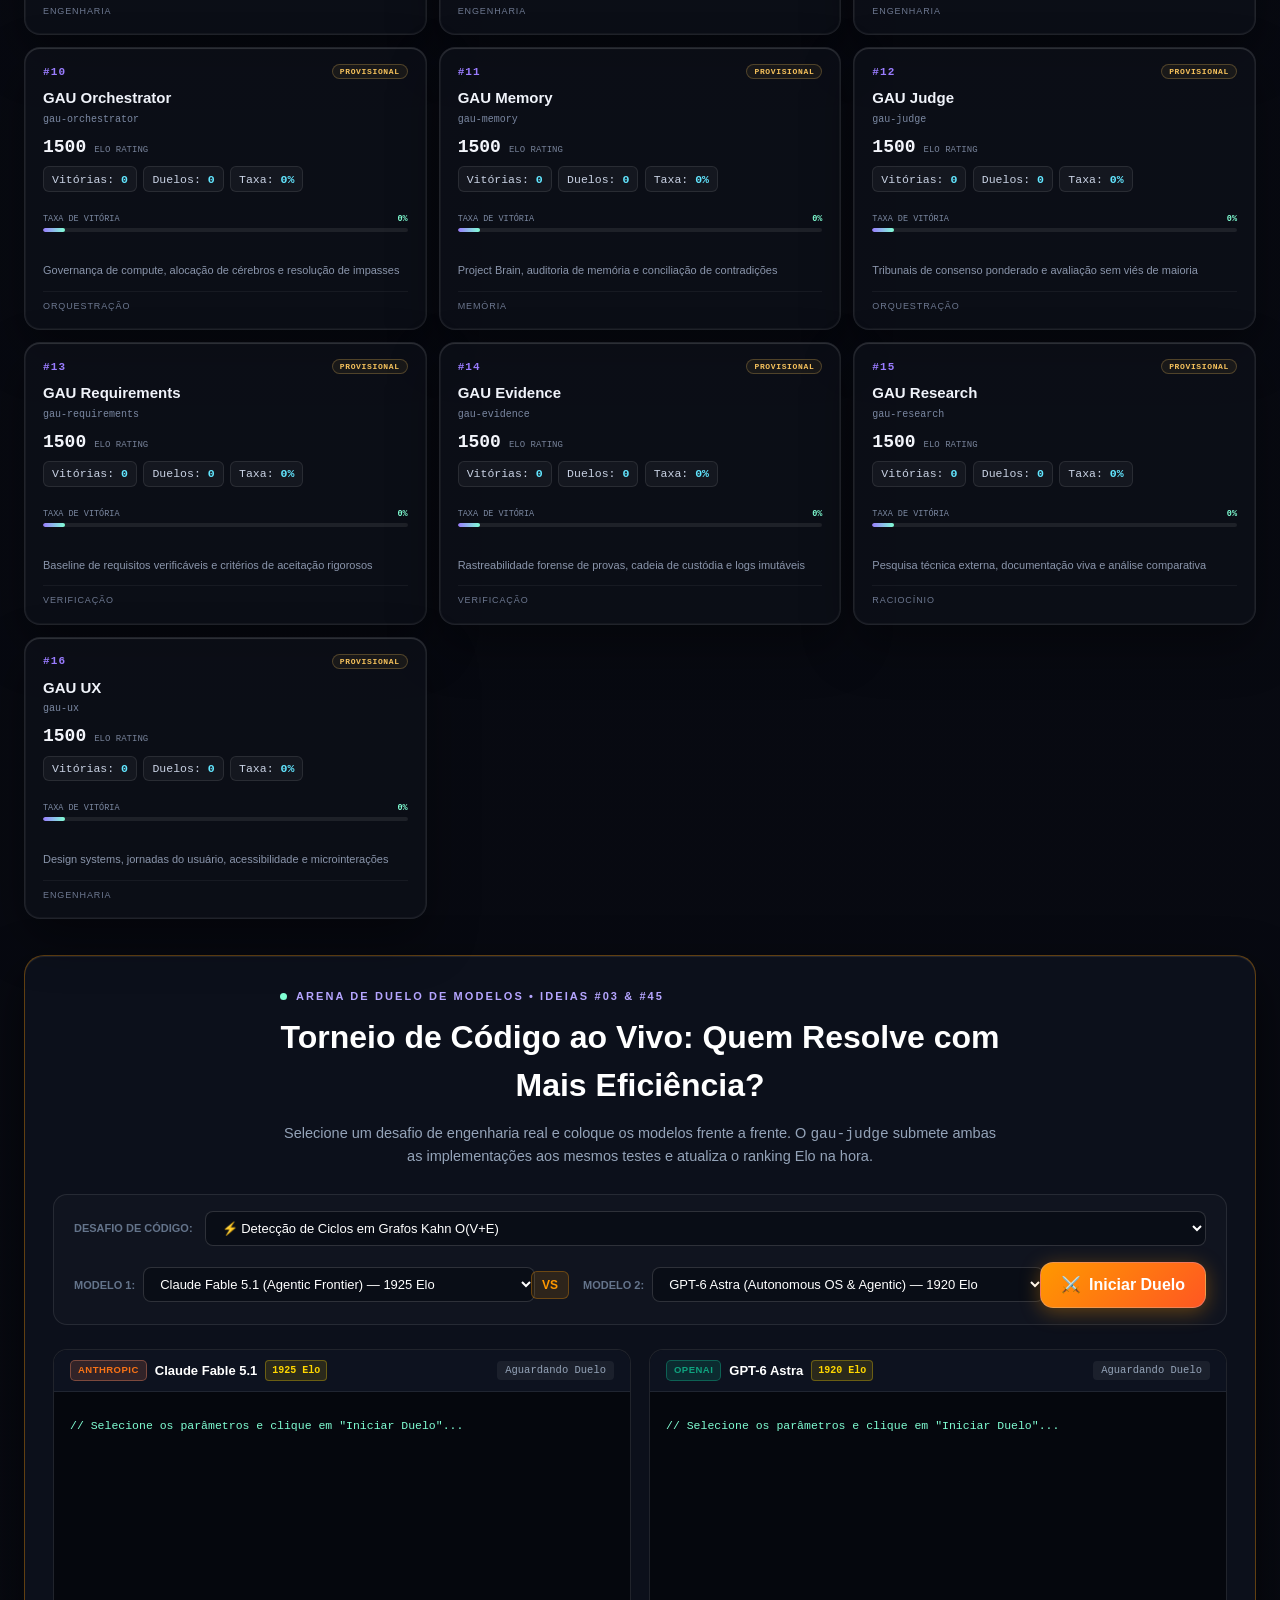
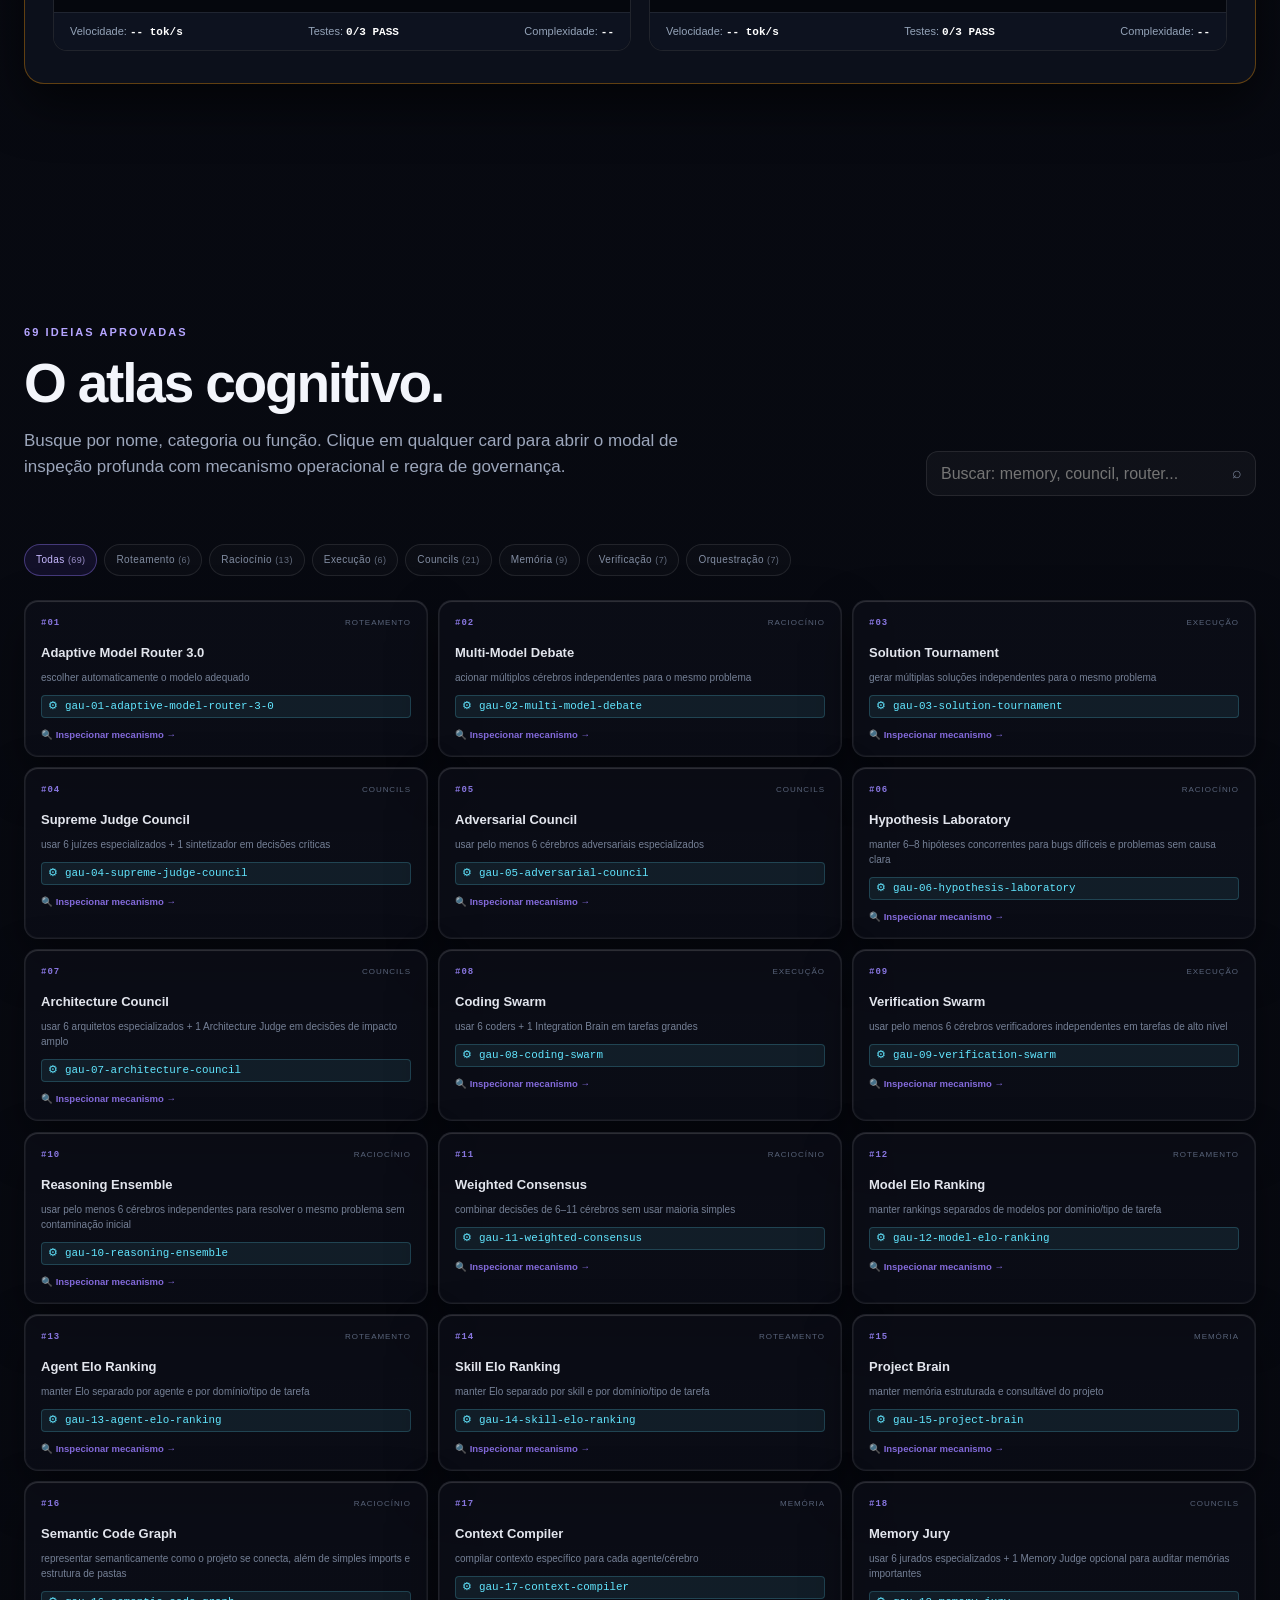
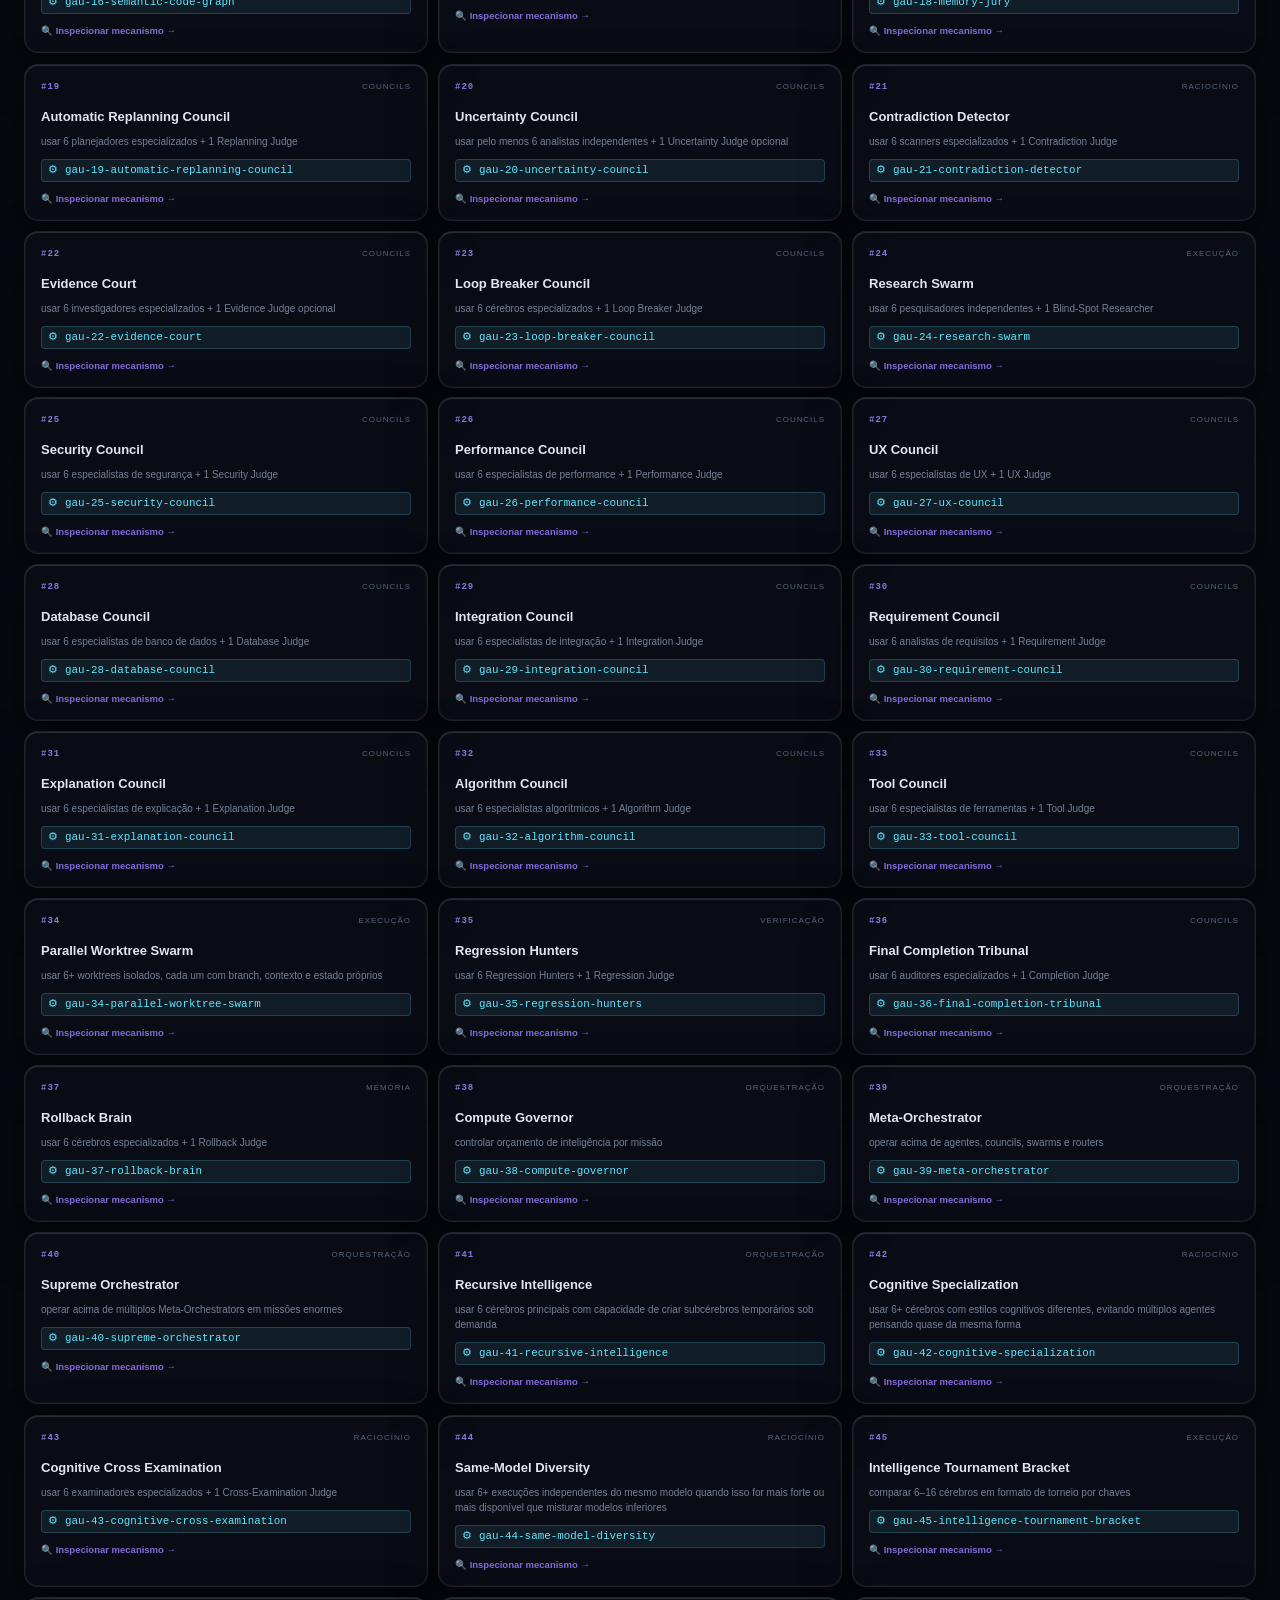
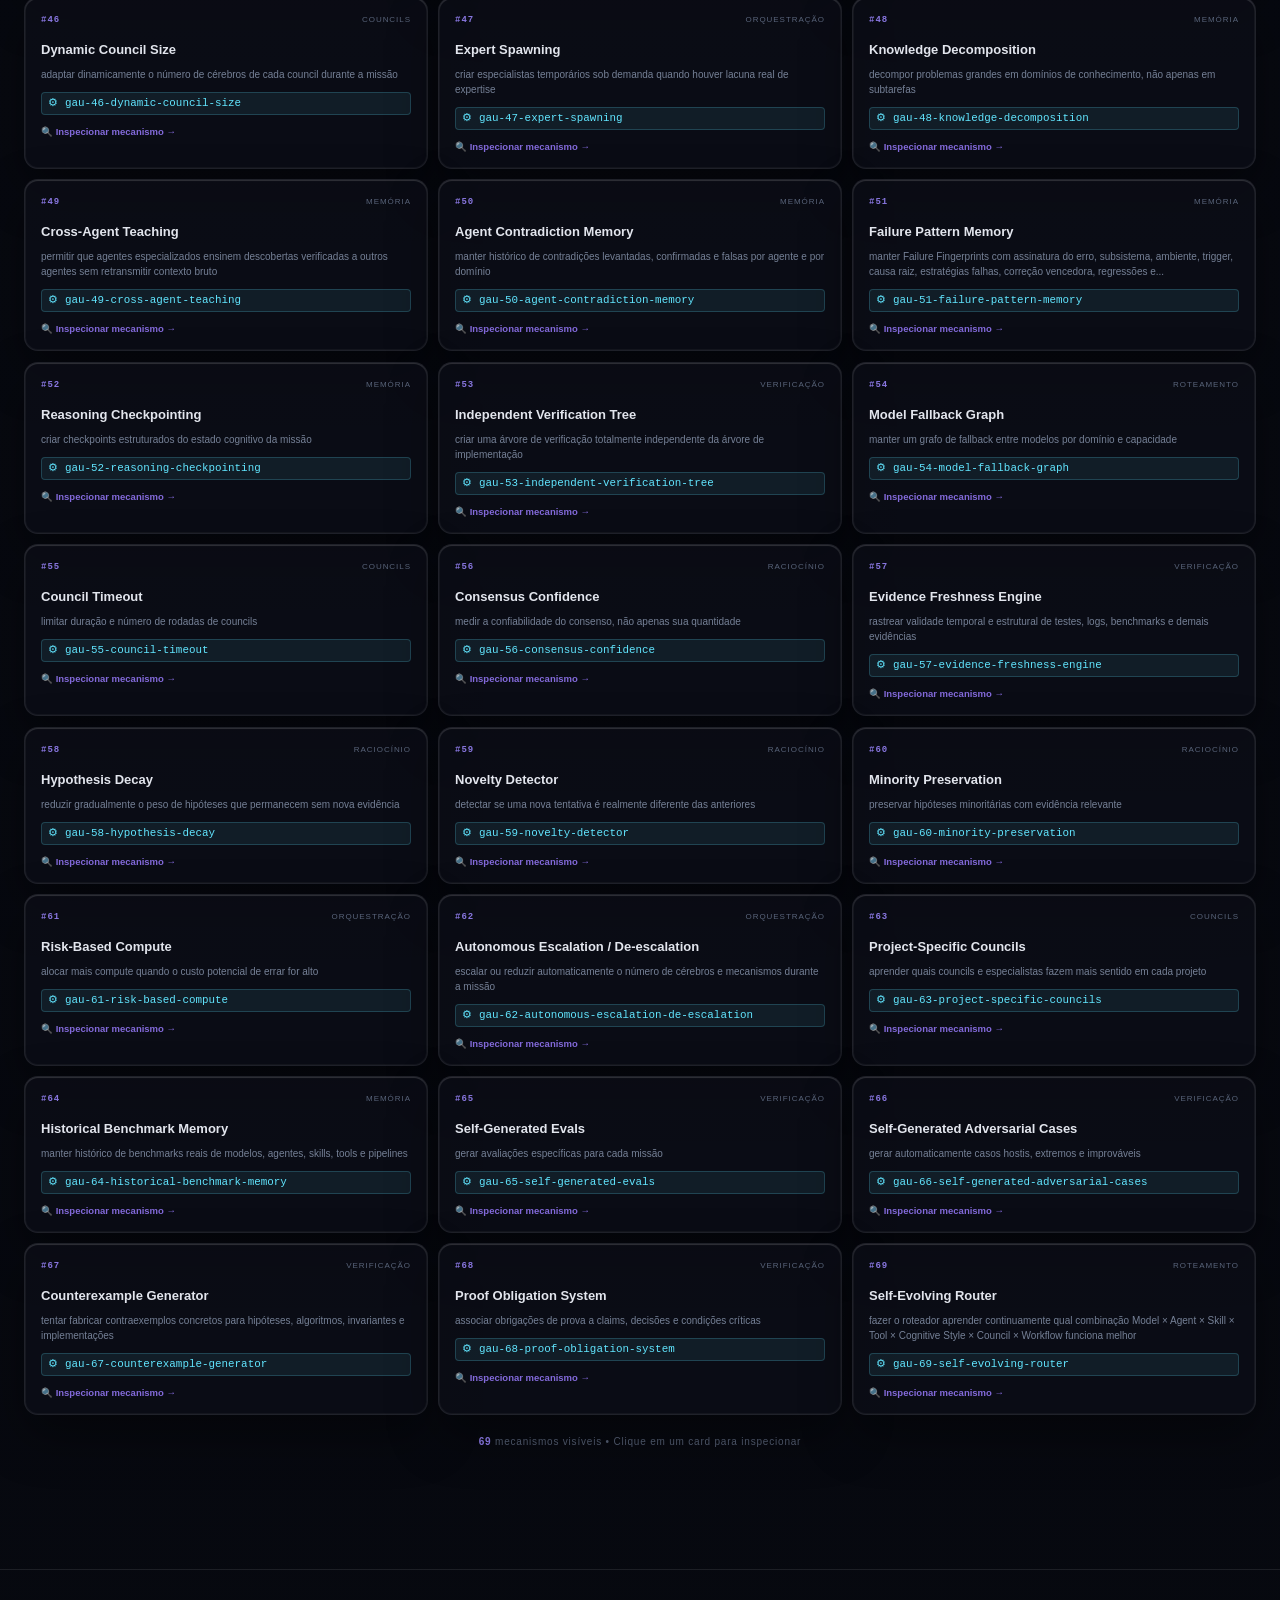
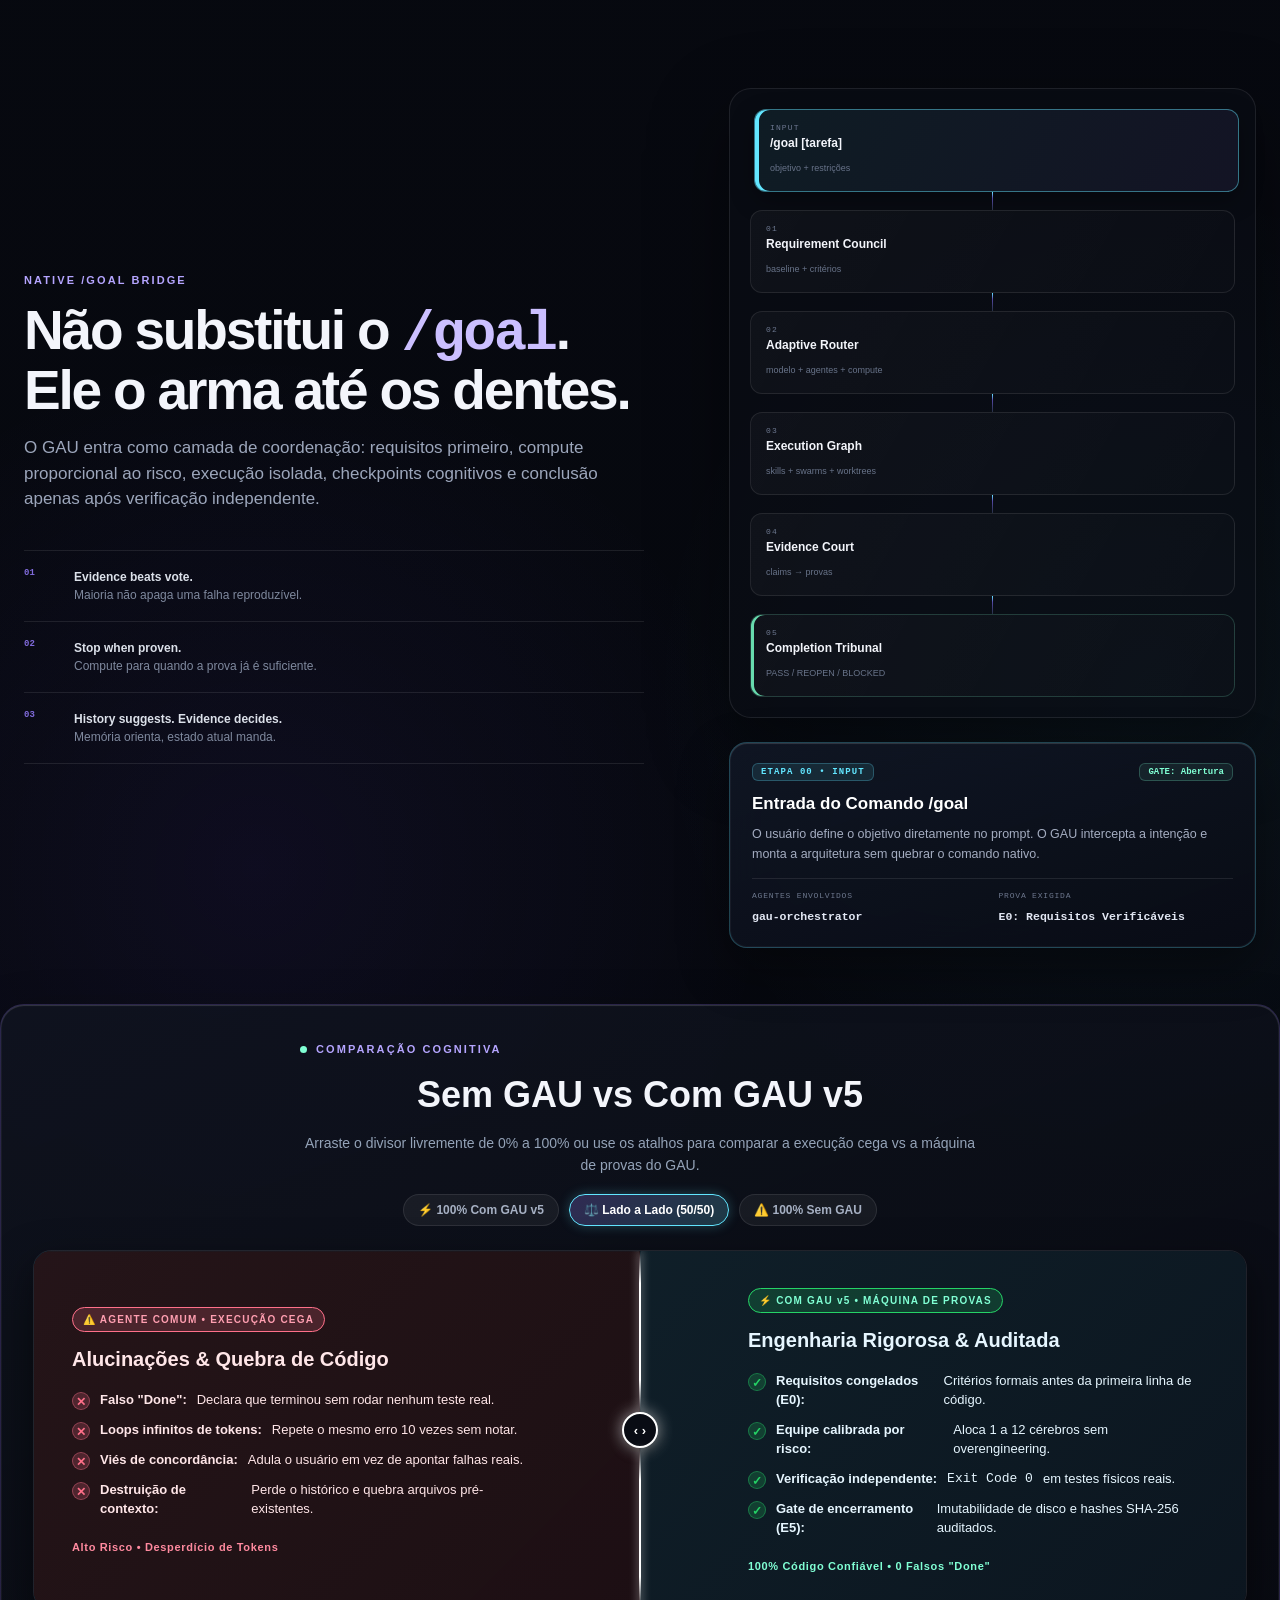
==== commit 2c8b4c88: "fix(ui): destacar botao do whatsapp no header com verde solido, texto visivel e pulso luminoso" ====
--- a/index.html
+++ b/index.html
@@ -35,7 +35,7 @@
   <link rel="icon" href="assets/gau-icon.png" type="image/png" />
   <link rel="icon" href="assets/favicon.svg" type="image/svg+xml" />
   <link rel="manifest" href="site.webmanifest" />
-  <link rel="stylesheet" href="styles.css?v=5.5.2" />
+  <link rel="stylesheet" href="styles.css?v=5.5.3" />
 
   <!-- Vercel Web Analytics & Speed Insights -->
   <script>
@@ -121,8 +121,9 @@
         <span class="audio-txt">Som</span>
       </button>
       <a class="whatsapp-btn-header" id="headerWhatsappBtn" href="https://whatsapp.com/channel/0029Vb97dV88vd1KJxutZh3V" target="_blank" rel="noopener noreferrer" title="Canal Oficial no WhatsApp">
-        <svg width="15" height="15" viewBox="0 0 24 24" fill="currentColor"><path d="M12.031 6.172c-3.181 0-5.767 2.586-5.768 5.766-.001 1.298.38 2.27 1.019 3.287l-.582 2.128 2.182-.573c.978.58 1.911.928 3.145.929 3.178 0 5.767-2.587 5.768-5.766.001-3.187-2.575-5.77-5.764-5.771zm3.392 8.244c-.144.405-.837.774-1.17.824-.299.045-.677.063-1.092-.069-.252-.08-.575-.187-.988-.365-1.739-.751-2.874-2.502-2.961-2.617-.087-.116-.708-.94-.708-1.793s.448-1.273.607-1.446c.159-.173.346-.217.462-.217l.332.006c.106.005.249-.04.39.298.144.347.491 1.2.534 1.287.043.087.072.188.014.304-.058.116-.087.188-.173.289l-.26.304c-.087.086-.177.18-.076.354.101.174.449.741.964 1.201.662.591 1.221.774 1.394.86s.274.072.376-.043c.101-.116.433-.506.549-.68.116-.173.231-.145.39-.087s1.011.477 1.184.564.289.13.332.202c.043.072.043.419-.101.824zm-3.423-14.416c-6.627 0-12 5.373-12 12 0 2.126.556 4.12 1.528 5.856l-1.624 5.928 6.074-1.593c1.666.91 3.567 1.42 5.586 1.42 6.627 0 12-5.373 12-12 0-6.627-5.373-12-12-12z"/></svg>
+        <svg width="17" height="17" viewBox="0 0 24 24" fill="currentColor"><path d="M12.031 6.172c-3.181 0-5.767 2.586-5.768 5.766-.001 1.298.38 2.27 1.019 3.287l-.582 2.128 2.182-.573c.978.58 1.911.928 3.145.929 3.178 0 5.767-2.587 5.768-5.766.001-3.187-2.575-5.77-5.764-5.771zm3.392 8.244c-.144.405-.837.774-1.17.824-.299.045-.677.063-1.092-.069-.252-.08-.575-.187-.988-.365-1.739-.751-2.874-2.502-2.961-2.617-.087-.116-.708-.94-.708-1.793s.448-1.273.607-1.446c.159-.173.346-.217.462-.217l.332.006c.106.005.249-.04.39.298.144.347.491 1.2.534 1.287.043.087.072.188.014.304-.058.116-.087.188-.173.289l-.26.304c-.087.086-.177.18-.076.354.101.174.449.741.964 1.201.662.591 1.221.774 1.394.86s.274.072.376-.043c.101-.116.433-.506.549-.68.116-.173.231-.145.39-.087s1.011.477 1.184.564.289.13.332.202c.043.072.043.419-.101.824zm-3.423-14.416c-6.627 0-12 5.373-12 12 0 2.126.556 4.12 1.528 5.856l-1.624 5.928 6.074-1.593c1.666.91 3.567 1.42 5.586 1.42 6.627 0 12-5.373 12-12 0-6.627-5.373-12-12-12z"/></svg>
         <span>WhatsApp</span>
+        <span class="wa-pulse-dot" aria-hidden="true"></span>
       </a>
       <a class="mini-cta" href="https://github.com/Joehott/GAU-v5" target="_blank" rel="noopener noreferrer">GitHub <span>↗</span></a>
       <button class="mobile-menu-btn" id="mobileMenuBtn" aria-label="Abrir Menu de Navegação">
@@ -1453,7 +1454,7 @@
 
   <div id="toastNotification" class="toast-notification" aria-live="polite"></div>
 
-  <script src="ideas.js?v=5.5.2"></script>
-  <script src="app.js?v=5.5.2"></script>
+  <script src="ideas.js?v=5.5.3"></script>
+  <script src="app.js?v=5.5.3"></script>
 </body>
 </html>
--- a/styles.css
+++ b/styles.css
@@ -4,9 +4,9 @@
   --violet:#9a7cff;--violet2:#6848ef;--cyan:#62e6ff;--mint:#80ffd4;--danger:#ff708a;
   --shadow:0 28px 80px rgba(0,0,0,.42);--radius:24px;--max:1320px;
 }
-*{box-sizing:border-box}html{scroll-behavior:smooth}body{margin:0;background:radial-gradient(circle at 50% -20%,#171229 0,#080a12 42%,#06080e 100%);color:var(--text);font-family:Inter,ui-sans-serif,-apple-system,BlinkMacSystemFont,"Segoe UI",sans-serif;line-height:1.5;overflow-x:hidden}body::before{content:"";position:fixed;inset:0;pointer-events:none;background:linear-gradient(rgba(255,255,255,.018) 1px,transparent 1px),linear-gradient(90deg,rgba(255,255,255,.018) 1px,transparent 1px);background-size:42px 42px;mask-image:linear-gradient(to bottom,rgba(0,0,0,.45),transparent 90%)}a{color:inherit;text-decoration:none}button,input,textarea{font:inherit}.noise{position:fixed;inset:0;opacity:.045;pointer-events:none;z-index:50;background-image:url("data:image/svg+xml,%3Csvg viewBox='0 0 180 180' xmlns='http://www.w3.org/2000/svg'%3E%3Cfilter id='n'%3E%3CfeTurbulence type='fractalNoise' baseFrequency='.9' numOctaves='4' stitchTiles='stitch'/%3E%3C/filter%3E%3Crect width='100%25' height='100%25' filter='url(%23n)' opacity='.9'/%3E%3C/svg%3E")}.aurora{position:fixed;width:560px;height:560px;border-radius:50%;filter:blur(110px);opacity:.1;pointer-events:none}.aurora-a{background:#7b4dff;top:-240px;left:-110px}.aurora-b{background:#00d8ff;top:170px;right:-300px}.section-shell{width:min(var(--max),calc(100% - 48px));margin-inline:auto}.section-block{padding:120px 0}.topbar{position:sticky;top:14px;z-index:100;width:min(1760px,calc(100% - 32px));margin:14px auto 0;padding:12px 28px;min-height:68px;display:flex;align-items:center;justify-content:space-between;gap:18px;border:1px solid rgba(255,255,255,.12);border-radius:24px;background:rgba(8,11,20,.88);backdrop-filter:blur(24px);-webkit-backdrop-filter:blur(24px);box-shadow:0 18px 55px rgba(0,0,0,.55),0 0 30px rgba(154,124,255,.08);white-space:nowrap;transition:all .3s cubic-bezier(0.16,1,0.3,1)}.brand{display:flex;align-items:center;gap:12px;font-size:16px;font-weight:800;letter-spacing:.04em;flex-shrink:0;white-space:nowrap}.brand img{filter:drop-shadow(0 0 14px rgba(154,124,255,.55));transition:transform .25s ease}.brand:hover img{transform:scale(1.08) rotate(3deg)}.brand b{color:var(--violet);font-weight:900}.nav{display:flex;align-items:center;gap:clamp(8px,1.15vw,18px);color:#b7bfd0;font-size:13.5px;font-weight:550;white-space:nowrap;flex-shrink:1}.nav a{transition:all .2s cubic-bezier(0.16,1,0.3,1);white-space:nowrap;flex-shrink:0;display:inline-flex;align-items:center;gap:6px;padding:6px 11px;border-radius:9px;color:#cbd5e1}.nav a:hover{color:#fff;background:rgba(255,255,255,.06);transform:translateY(-1px)}.nav a.nav-accent-purple{color:#c4b5fd}.nav a.nav-accent-cyan{color:#62e6ff}.nav a.nav-accent-amber{color:#ffbd2e}.nav a.nav-accent-mint{color:#80ffd4}.nav-dot{width:6px;height:6px;border-radius:50%;display:inline-block;flex-shrink:0}.nav-dot.purple{background:#a78bfa;box-shadow:0 0 8px #a78bfa}.nav-dot.cyan{background:#62e6ff;box-shadow:0 0 8px #62e6ff}.nav-dot.amber{background:#ff9800;box-shadow:0 0 8px #ff9800}.nav-dot.mint{background:#80ffd4;box-shadow:0 0 8px #80ffd4}.topbar-actions{display:flex;align-items:center;gap:10px;flex-shrink:0;white-space:nowrap}.mini-cta{font-size:12.5px;font-weight:700;padding:8px 14px;border:1px solid var(--line);border-radius:10px;background:rgba(255,255,255,.035);white-space:nowrap;flex-shrink:0;transition:all .2s ease}.mini-cta:hover{background:rgba(255,255,255,.08);border-color:rgba(255,255,255,.2);color:#fff}.mini-cta span{color:var(--cyan);margin-left:5px}.hero{min-height:790px;display:grid;grid-template-columns:1.02fr .98fr;gap:56px;align-items:center;padding-top:92px;padding-bottom:84px}.eyebrow{display:flex;align-items:center;gap:9px;color:#b5a5ff;font-size:11px;font-weight:800;letter-spacing:.19em;text-transform:uppercase}.pulse-dot{width:7px;height:7px;background:var(--mint);border-radius:50%;box-shadow:0 0 0 0 rgba(128,255,212,.5);animation:pulse 2s infinite}.hero h1,.section-heading h2,.goal-copy h2,.deploy-card h2{font-size:clamp(42px,5.3vw,72px);line-height:.99;letter-spacing:-.052em;margin:20px 0 24px;font-weight:760}.gradient-text{background:linear-gradient(100deg,#fff 5%,#c9b9ff 35%,#81e8ff 72%,#a3ffe4);-webkit-background-clip:text;background-clip:text;color:transparent}.hero-lead{font-size:18px;max-width:650px;color:#abb3c6;line-height:1.72}.hero-lead code,.goal-copy code,.deploy-card code{color:#cbbfff;font-weight:700}.hero-actions{display:flex;gap:12px;margin:34px 0}.button{border:1px solid var(--line);border-radius:13px;padding:12px 17px;color:#fff;background:rgba(255,255,255,.035);font-weight:750;cursor:pointer;display:inline-flex;align-items:center;justify-content:center;gap:8px;transition:transform .2s,border-color .2s,background .2s}.button:hover{transform:translateY(-1px);border-color:rgba(255,255,255,.22)}.button.primary{background:linear-gradient(135deg,#7b5af1,#6041df);border-color:rgba(199,185,255,.28);box-shadow:0 10px 34px rgba(104,72,239,.28)}.button.small{padding:10px 14px}.hero-proof{display:flex;flex-wrap:wrap;gap:22px;color:#7f899f;font-size:12px;margin-top:26px}.hero-proof i{font-style:normal;color:#e7eaff;font-weight:800;margin-right:5px}.hero-visual{perspective:1100px}.orbital-card{position:relative;border:1px solid rgba(255,255,255,.11);border-radius:28px;background:linear-gradient(160deg,rgba(24,28,45,.84),rgba(9,12,21,.74));backdrop-filter:blur(24px);box-shadow:var(--shadow),inset 0 1px 0 rgba(255,255,255,.06);overflow:hidden}.orbital-card::after{content:"";position:absolute;inset:auto -20% -42% 28%;height:270px;background:radial-gradient(circle,#6e50ff36,transparent 65%);pointer-events:none}.card-topline{display:flex;justify-content:space-between;padding:16px 18px;border-bottom:1px solid var(--line);font-size:10px;letter-spacing:.17em;color:#768097}.status-live{color:#adffd9}.status-live i{display:inline-block;width:6px;height:6px;border-radius:50%;background:var(--mint);margin-right:5px;box-shadow:0 0 10px var(--mint)}.brain-stage{position:relative;height:430px;display:grid;place-items:center;overflow:hidden;background:radial-gradient(circle at center,rgba(116,76,255,.10),transparent 52%)}.brain-stage::before{content:"";position:absolute;inset:0;background:linear-gradient(rgba(255,255,255,.025) 1px,transparent 1px),linear-gradient(90deg,rgba(255,255,255,.025) 1px,transparent 1px);background-size:28px 28px;mask-image:radial-gradient(circle,#000 0,transparent 70%)}.orbit{position:absolute;border:1px solid rgba(151,128,255,.19);border-radius:50%;animation:spin 22s linear infinite}.orbit-1{width:180px;height:180px}.orbit-2{width:290px;height:290px;animation-duration:30s;animation-direction:reverse}.orbit-3{width:390px;height:390px;border-color:rgba(98,230,255,.11);animation-duration:40s}.core-node{position:absolute;width:118px;height:118px;border-radius:50%;display:grid;place-items:center;align-content:center;background:radial-gradient(circle at 35% 30%,#2b2452,#101321 68%);border:1px solid rgba(181,161,255,.42);box-shadow:0 0 65px rgba(116,76,255,.22),inset 0 0 28px rgba(124,88,255,.12);z-index:3}.core-node img{width:32px;margin-bottom:2px}.core-node b{font-size:16px;letter-spacing:.14em}.core-node small{font-size:7px;color:#8f99ad;letter-spacing:.13em}.satellite{position:absolute;min-width:82px;padding:8px 10px;border:1px solid var(--line);border-radius:10px;background:rgba(12,15,25,.82);font-size:10px;color:#cbd2e0;box-shadow:0 8px 18px rgba(0,0,0,.22);z-index:2}.satellite span{display:block;color:#8d77ff;font-weight:800;font-size:8px;letter-spacing:.1em}.s1{left:9%;top:20%}.s2{right:12%;top:17%}.s3{right:5%;top:49%}.s4{right:17%;bottom:12%}.s5{left:11%;bottom:14%}.s6{left:4%;top:48%}.signal-row{display:grid;grid-template-columns:repeat(3,1fr);border-top:1px solid var(--line)}.signal-row>div{padding:15px 18px}.signal-row>div+div{border-left:1px solid var(--line)}.signal-row small{display:block;font-size:8px;letter-spacing:.14em;color:#687389}.signal-row strong{font-size:12px;color:#dbe0eb}.metrics-strip{width:min(1260px,calc(100% - 28px));margin:auto;display:grid;grid-template-columns:repeat(5,1fr);border-block:1px solid var(--line);background:rgba(255,255,255,.012)}.metrics-strip>div{padding:25px 18px;text-align:center}.metrics-strip>div+div{border-left:1px solid var(--line)}.metrics-strip strong{display:block;font-size:24px;letter-spacing:-.03em;color:#eceeff}.metrics-strip span{font-size:10px;text-transform:uppercase;letter-spacing:.12em;color:#687287}.section-heading{max-width:760px;margin-bottom:48px}.section-heading h2,.goal-copy h2,.deploy-card h2{font-size:clamp(36px,4.3vw,58px);margin:15px 0 18px}.section-heading p,.goal-copy>p,.deploy-card>div>p{font-size:17px;color:#9ca6bb;max-width:680px}.layer-grid{display:grid;grid-template-columns:repeat(3,1fr);gap:14px}.layer-card{position:relative;min-height:280px;padding:24px;border:1px solid var(--line);border-radius:20px;background:linear-gradient(160deg,rgba(21,25,39,.58),rgba(11,14,23,.64));overflow:hidden;transition:.25s}.layer-card:hover{transform:translateY(-3px);border-color:rgba(147,122,255,.30);box-shadow:0 20px 50px rgba(0,0,0,.2)}.layer-card::before{content:"";position:absolute;inset:-70px auto auto -80px;width:180px;height:180px;background:radial-gradient(circle,rgba(115,79,255,.13),transparent 70%)}.layer-num{position:absolute;top:20px;right:21px;color:#505a6e;font-size:10px;font-weight:800;letter-spacing:.14em}.layer-icon{width:42px;height:42px;border:1px solid rgba(161,137,255,.22);border-radius:12px;display:grid;place-items:center;background:rgba(114,76,255,.075);color:#b9a8ff;font-size:20px;margin-bottom:43px}.layer-card h3{font-size:20px;margin:0 0 9px}.layer-card p{font-size:13px;color:#8e98ad;line-height:1.65}.tag{position:absolute;bottom:20px;left:24px;font-size:9px;text-transform:uppercase;letter-spacing:.13em;color:#6b7690}.lab-wrap{border-block:1px solid var(--line);background:linear-gradient(180deg,rgba(122,84,255,.045),rgba(6,8,14,0) 45%,rgba(98,230,255,.025))}.lab-console{border:1px solid rgba(255,255,255,.11);border-radius:22px;background:#090c14;box-shadow:var(--shadow);overflow:hidden}.console-head{height:44px;display:flex;align-items:center;gap:14px;padding:0 16px;border-bottom:1px solid var(--line);font:10px ui-monospace,SFMono-Regular,Menlo,monospace;color:#6f7a91;letter-spacing:.09em}.traffic{display:flex;gap:6px}.traffic i{width:7px;height:7px;border-radius:50%;background:#353c4a}.traffic i:nth-child(1){background:#ff6980}.traffic i:nth-child(2){background:#f6c25c}.traffic i:nth-child(3){background:#61d69c}.console-build{margin-left:auto;color:#6758a6}.console-grid{display:grid;grid-template-columns:.82fr 1.18fr;min-height:540px}.mission-panel{padding:24px;border-right:1px solid var(--line)}.mission-panel label{display:block;margin-bottom:9px;color:#707b91;font:9px ui-monospace,SFMono-Regular,Menlo,monospace;letter-spacing:.16em}.mission-panel textarea{width:100%;resize:vertical;min-height:88px;background:#0d111c;border:1px solid var(--line);border-radius:12px;padding:13px;color:#dde2ec;outline:none;font-size:13px;line-height:1.55}.mission-panel textarea:focus{border-color:rgba(149,122,255,.46);box-shadow:0 0 0 3px rgba(125,85,255,.08)}.mission-actions{display:flex;gap:9px;margin-top:12px}.mission-actions .button{font-size:12px}.mission-stats{display:grid;grid-template-columns:repeat(2,1fr);gap:8px;margin:22px 0}.mission-stats>div{padding:13px;border:1px solid var(--line);border-radius:11px;background:rgba(255,255,255,.018)}.mission-stats small,.memory-vault small{display:block;font:8px ui-monospace,SFMono-Regular,Menlo,monospace;color:#657086;letter-spacing:.13em}.mission-stats strong{font:700 14px ui-monospace,SFMono-Regular,Menlo,monospace;color:#d9dded}.memory-vault{border:1px solid rgba(111,234,255,.12);border-radius:14px;background:linear-gradient(160deg,rgba(34,68,77,.09),rgba(12,15,24,.4));overflow:hidden}.vault-head,.memory-line{display:flex;align-items:center;justify-content:space-between;padding:10px 12px}.vault-head{border-bottom:1px solid var(--line);font:9px ui-monospace,SFMono-Regular,Menlo,monospace;color:#79dff4;letter-spacing:.11em}.vault-head span:last-child{color:#667286}.memory-line{font:10px ui-monospace,SFMono-Regular,Menlo,monospace;color:#6f7a8e}.memory-line+.memory-line{border-top:1px solid rgba(255,255,255,.045)}.memory-line b{font-weight:500}.memory-line span{color:#cbd3df}.timeline-panel{padding:24px;overflow:hidden}.timeline-title{display:flex;justify-content:space-between;font:9px ui-monospace,SFMono-Regular,Menlo,monospace;letter-spacing:.14em;color:#6c778c;border-bottom:1px solid var(--line);padding-bottom:13px}.timeline-title span:last-child{color:#8069dc}.timeline{padding:18px 0}.timeline-empty{color:#4f596d;font:11px ui-monospace,SFMono-Regular,Menlo,monospace;padding:34px 8px}.timeline-step{position:relative;display:grid;grid-template-columns:28px 1fr auto;gap:12px;align-items:start;padding:9px 0;opacity:0;transform:translateY(6px);animation:stepIn .34s forwards}.timeline-step:not(:last-child)::after{content:"";position:absolute;left:13px;top:34px;bottom:-10px;width:1px;background:linear-gradient(var(--violet2),rgba(255,255,255,.05))}.timeline-badge{width:27px;height:27px;border-radius:8px;display:grid;place-items:center;border:1px solid rgba(151,126,255,.25);background:#131727;color:#a895ff;font:9px ui-monospace,SFMono-Regular,Menlo,monospace;z-index:2}.timeline-body b{display:block;font:600 11px ui-monospace,SFMono-Regular,Menlo,monospace;color:#dbe0e9}.timeline-body span{display:block;margin-top:3px;font:9px ui-monospace,SFMono-Regular,Menlo,monospace;color:#667187}.timeline-state{font:8px ui-monospace,SFMono-Regular,Menlo,monospace;color:#78e8bc;border:1px solid rgba(120,232,188,.15);border-radius:999px;padding:4px 7px;background:rgba(120,232,188,.04)}.split-heading{max-width:none;display:flex;justify-content:space-between;align-items:end;gap:30px}.idea-search-wrap{position:relative;min-width:330px}.idea-search-wrap input{width:100%;height:45px;background:rgba(255,255,255,.035);border:1px solid var(--line);border-radius:12px;padding:0 42px 0 14px;color:#eef0f6;outline:none}.idea-search-wrap input:focus{border-color:rgba(157,132,255,.42)}.idea-search-wrap span{position:absolute;right:14px;top:10px;color:#727c90}.filter-row{display:flex;gap:7px;flex-wrap:wrap;margin:0 0 24px}.filter-btn{border:1px solid var(--line);border-radius:999px;padding:7px 11px;background:rgba(255,255,255,.02);color:#818ca1;font-size:10px;letter-spacing:.04em;cursor:pointer}.filter-btn.active{border-color:rgba(153,125,255,.38);background:rgba(122,84,255,.10);color:#c7b9ff}.ideas-grid{display:grid;grid-template-columns:repeat(3,1fr);gap:10px}.idea-card{padding:16px 16px 14px;border:1px solid var(--line);border-radius:14px;background:rgba(14,17,27,.58);min-height:150px;display:flex;flex-direction:column;transition:.2s}.idea-card:hover{border-color:rgba(137,115,229,.29);background:rgba(19,22,35,.72);transform:translateY(-2px)}.idea-top{display:flex;justify-content:space-between;gap:12px;align-items:center}.idea-id{font:700 9px ui-monospace,SFMono-Regular,Menlo,monospace;color:#8876df;letter-spacing:.11em}.idea-cat{font-size:8px;text-transform:uppercase;letter-spacing:.12em;color:#59647a}.idea-card h3{font-size:13px;margin:14px 0 7px;color:#e2e5ed}.idea-card p{font-size:10px;color:#758096;line-height:1.55;margin:0}.ideas-footer{text-align:center;color:#566075;font-size:10px;letter-spacing:.08em;margin-top:18px}.ideas-footer span{color:#9582f6;font-weight:800}.goal-section{padding:118px 0;border-block:1px solid var(--line);background:radial-gradient(circle at 90% 40%,rgba(82,213,255,.055),transparent 32%),radial-gradient(circle at 20% 50%,rgba(111,72,255,.07),transparent 38%)}.goal-grid{display:grid;grid-template-columns:1fr .85fr;gap:85px;align-items:center}.goal-copy h2{max-width:650px}.principles{margin-top:38px;border-top:1px solid var(--line)}.principles>div{display:grid;grid-template-columns:38px 1fr;gap:12px;padding:17px 0;border-bottom:1px solid var(--line)}.principles span{font:700 9px ui-monospace,SFMono-Regular,Menlo,monospace;color:#806bdb}.principles p{margin:0;font-size:12px;color:#7f899e}.principles b{color:#dce1ea}.pipeline{padding:20px;border:1px solid var(--line);border-radius:22px;background:rgba(10,13,22,.62);box-shadow:var(--shadow)}.pipe-node{position:relative;padding:13px 15px;border:1px solid var(--line);border-radius:12px;background:linear-gradient(120deg,rgba(255,255,255,.03),rgba(255,255,255,.012))}.pipe-node.active{border-color:rgba(157,128,255,.31);box-shadow:inset 3px 0 0 #7b5af1}.pipe-node.success{border-color:rgba(128,255,212,.18);box-shadow:inset 3px 0 0 #67dbae}.pipe-node small{display:block;color:#6d7890;font:8px ui-monospace,SFMono-Regular,Menlo,monospace;letter-spacing:.14em}.pipe-node strong{display:block;font-size:12px;margin:2px 0}.pipe-node span{font-size:9px;color:#687389}.pipe-line{display:block;width:1px;height:18px;margin:0 auto;background:linear-gradient(#6b53d3,#263044)}.deploy-card{display:grid;grid-template-columns:1fr .9fr;gap:46px;align-items:center;padding:38px;border:1px solid rgba(156,131,255,.20);border-radius:25px;background:linear-gradient(140deg,rgba(42,31,78,.26),rgba(12,15,24,.72) 48%,rgba(27,53,60,.18));box-shadow:var(--shadow)}.codebox{border:1px solid var(--line);border-radius:14px;background:#080b12;overflow:hidden}.codebox-top{height:37px;padding:0 12px;display:flex;align-items:center;justify-content:space-between;border-bottom:1px solid var(--line);font:9px ui-monospace,SFMono-Regular,Menlo,monospace;color:#6e7990}.copy-btn{border:0;background:transparent;color:#9e8bf4;font:inherit;cursor:pointer}.codebox>code{display:block;padding:17px;overflow:auto;white-space:nowrap;color:#d8dcef;font:11px ui-monospace,SFMono-Regular,Menlo,monospace}.deploy-notice{grid-column:1/-1;display:flex;gap:10px;padding-top:20px;border-top:1px solid var(--line);color:#748097;font-size:11px}.deploy-notice span{color:#a692ff}.deploy-notice p{margin:0}.footer{display:flex;align-items:center;justify-content:space-between;gap:20px;padding:38px 0 52px;color:#576175;font-size:10px}.footer-brand{color:#cbd1dc}.footer a{color:#8474cc}.sr-only{position:absolute;width:1px;height:1px;padding:0;margin:-1px;overflow:hidden;clip:rect(0,0,0,0);white-space:nowrap;border:0}.reveal{opacity:0;transform:translateY(16px);transition:opacity .7s ease,transform .7s ease}.reveal.visible{opacity:1;transform:none}.delay-1{transition-delay:.08s}.delay-2{transition-delay:.15s}
+*{box-sizing:border-box}html{scroll-behavior:smooth}body{margin:0;background:radial-gradient(circle at 50% -20%,#171229 0,#080a12 42%,#06080e 100%);color:var(--text);font-family:Inter,ui-sans-serif,-apple-system,BlinkMacSystemFont,"Segoe UI",sans-serif;line-height:1.5;overflow-x:hidden}body::before{content:"";position:fixed;inset:0;pointer-events:none;background:linear-gradient(rgba(255,255,255,.018) 1px,transparent 1px),linear-gradient(90deg,rgba(255,255,255,.018) 1px,transparent 1px);background-size:42px 42px;mask-image:linear-gradient(to bottom,rgba(0,0,0,.45),transparent 90%)}a{color:inherit;text-decoration:none}button,input,textarea{font:inherit}.noise{position:fixed;inset:0;opacity:.045;pointer-events:none;z-index:50;background-image:url("data:image/svg+xml,%3Csvg viewBox='0 0 180 180' xmlns='http://www.w3.org/2000/svg'%3E%3Cfilter id='n'%3E%3CfeTurbulence type='fractalNoise' baseFrequency='.9' numOctaves='4' stitchTiles='stitch'/%3E%3C/filter%3E%3Crect width='100%25' height='100%25' filter='url(%23n)' opacity='.9'/%3E%3C/svg%3E")}.aurora{position:fixed;width:560px;height:560px;border-radius:50%;filter:blur(110px);opacity:.1;pointer-events:none}.aurora-a{background:#7b4dff;top:-240px;left:-110px}.aurora-b{background:#00d8ff;top:170px;right:-300px}.section-shell{width:min(var(--max),calc(100% - 48px));margin-inline:auto}.section-block{padding:120px 0}.topbar{position:sticky;top:14px;z-index:100;width:min(1760px,calc(100% - 32px));margin:14px auto 0;padding:12px 28px;min-height:68px;display:flex;align-items:center;justify-content:space-between;gap:18px;border:1px solid rgba(255,255,255,.12);border-radius:24px;background:rgba(8,11,20,.88);backdrop-filter:blur(24px);-webkit-backdrop-filter:blur(24px);box-shadow:0 18px 55px rgba(0,0,0,.55),0 0 30px rgba(154,124,255,.08);white-space:nowrap;transition:all .3s cubic-bezier(0.16,1,0.3,1)}.brand{display:flex;align-items:center;gap:12px;font-size:16px;font-weight:800;letter-spacing:.04em;flex-shrink:0;white-space:nowrap}.brand img{filter:drop-shadow(0 0 14px rgba(154,124,255,.55));transition:transform .25s ease}.brand:hover img{transform:scale(1.08) rotate(3deg)}.brand b{color:var(--violet);font-weight:900}.nav{display:flex;align-items:center;gap:clamp(6px,0.85vw,14px);color:#b7bfd0;font-size:13px;font-weight:550;white-space:nowrap;flex:1;min-width:0;overflow-x:auto;scrollbar-width:none;-ms-overflow-style:none}.nav::-webkit-scrollbar{display:none}.nav a{transition:all .2s cubic-bezier(0.16,1,0.3,1);white-space:nowrap;flex-shrink:0;display:inline-flex;align-items:center;gap:6px;padding:6px 11px;border-radius:9px;color:#cbd5e1}.nav a:hover{color:#fff;background:rgba(255,255,255,.06);transform:translateY(-1px)}.nav a.nav-accent-purple{color:#c4b5fd}.nav a.nav-accent-cyan{color:#62e6ff}.nav a.nav-accent-amber{color:#ffbd2e}.nav a.nav-accent-mint{color:#80ffd4}.nav-dot{width:6px;height:6px;border-radius:50%;display:inline-block;flex-shrink:0}.nav-dot.purple{background:#a78bfa;box-shadow:0 0 8px #a78bfa}.nav-dot.cyan{background:#62e6ff;box-shadow:0 0 8px #62e6ff}.nav-dot.amber{background:#ff9800;box-shadow:0 0 8px #ff9800}.nav-dot.mint{background:#80ffd4;box-shadow:0 0 8px #80ffd4}.topbar-actions{display:flex;align-items:center;gap:10px;flex-shrink:0;white-space:nowrap}.mini-cta{font-size:12.5px;font-weight:700;padding:8px 14px;border:1px solid var(--line);border-radius:10px;background:rgba(255,255,255,.035);white-space:nowrap;flex-shrink:0;transition:all .2s ease}.mini-cta:hover{background:rgba(255,255,255,.08);border-color:rgba(255,255,255,.2);color:#fff}.mini-cta span{color:var(--cyan);margin-left:5px}.hero{min-height:790px;display:grid;grid-template-columns:1.02fr .98fr;gap:56px;align-items:center;padding-top:92px;padding-bottom:84px}.eyebrow{display:flex;align-items:center;gap:9px;color:#b5a5ff;font-size:11px;font-weight:800;letter-spacing:.19em;text-transform:uppercase}.pulse-dot{width:7px;height:7px;background:var(--mint);border-radius:50%;box-shadow:0 0 0 0 rgba(128,255,212,.5);animation:pulse 2s infinite}.hero h1,.section-heading h2,.goal-copy h2,.deploy-card h2{font-size:clamp(42px,5.3vw,72px);line-height:.99;letter-spacing:-.052em;margin:20px 0 24px;font-weight:760}.gradient-text{background:linear-gradient(100deg,#fff 5%,#c9b9ff 35%,#81e8ff 72%,#a3ffe4);-webkit-background-clip:text;background-clip:text;color:transparent}.hero-lead{font-size:18px;max-width:650px;color:#abb3c6;line-height:1.72}.hero-lead code,.goal-copy code,.deploy-card code{color:#cbbfff;font-weight:700}.hero-actions{display:flex;gap:12px;margin:34px 0}.button{border:1px solid var(--line);border-radius:13px;padding:12px 17px;color:#fff;background:rgba(255,255,255,.035);font-weight:750;cursor:pointer;display:inline-flex;align-items:center;justify-content:center;gap:8px;transition:transform .2s,border-color .2s,background .2s}.button:hover{transform:translateY(-1px);border-color:rgba(255,255,255,.22)}.button.primary{background:linear-gradient(135deg,#7b5af1,#6041df);border-color:rgba(199,185,255,.28);box-shadow:0 10px 34px rgba(104,72,239,.28)}.button.small{padding:10px 14px}.hero-proof{display:flex;flex-wrap:wrap;gap:22px;color:#7f899f;font-size:12px;margin-top:26px}.hero-proof i{font-style:normal;color:#e7eaff;font-weight:800;margin-right:5px}.hero-visual{perspective:1100px}.orbital-card{position:relative;border:1px solid rgba(255,255,255,.11);border-radius:28px;background:linear-gradient(160deg,rgba(24,28,45,.84),rgba(9,12,21,.74));backdrop-filter:blur(24px);box-shadow:var(--shadow),inset 0 1px 0 rgba(255,255,255,.06);overflow:hidden}.orbital-card::after{content:"";position:absolute;inset:auto -20% -42% 28%;height:270px;background:radial-gradient(circle,#6e50ff36,transparent 65%);pointer-events:none}.card-topline{display:flex;justify-content:space-between;padding:16px 18px;border-bottom:1px solid var(--line);font-size:10px;letter-spacing:.17em;color:#768097}.status-live{color:#adffd9}.status-live i{display:inline-block;width:6px;height:6px;border-radius:50%;background:var(--mint);margin-right:5px;box-shadow:0 0 10px var(--mint)}.brain-stage{position:relative;height:430px;display:grid;place-items:center;overflow:hidden;background:radial-gradient(circle at center,rgba(116,76,255,.10),transparent 52%)}.brain-stage::before{content:"";position:absolute;inset:0;background:linear-gradient(rgba(255,255,255,.025) 1px,transparent 1px),linear-gradient(90deg,rgba(255,255,255,.025) 1px,transparent 1px);background-size:28px 28px;mask-image:radial-gradient(circle,#000 0,transparent 70%)}.orbit{position:absolute;border:1px solid rgba(151,128,255,.19);border-radius:50%;animation:spin 22s linear infinite}.orbit-1{width:180px;height:180px}.orbit-2{width:290px;height:290px;animation-duration:30s;animation-direction:reverse}.orbit-3{width:390px;height:390px;border-color:rgba(98,230,255,.11);animation-duration:40s}.core-node{position:absolute;width:118px;height:118px;border-radius:50%;display:grid;place-items:center;align-content:center;background:radial-gradient(circle at 35% 30%,#2b2452,#101321 68%);border:1px solid rgba(181,161,255,.42);box-shadow:0 0 65px rgba(116,76,255,.22),inset 0 0 28px rgba(124,88,255,.12);z-index:3}.core-node img{width:32px;margin-bottom:2px}.core-node b{font-size:16px;letter-spacing:.14em}.core-node small{font-size:7px;color:#8f99ad;letter-spacing:.13em}.satellite{position:absolute;min-width:82px;padding:8px 10px;border:1px solid var(--line);border-radius:10px;background:rgba(12,15,25,.82);font-size:10px;color:#cbd2e0;box-shadow:0 8px 18px rgba(0,0,0,.22);z-index:2}.satellite span{display:block;color:#8d77ff;font-weight:800;font-size:8px;letter-spacing:.1em}.s1{left:9%;top:20%}.s2{right:12%;top:17%}.s3{right:5%;top:49%}.s4{right:17%;bottom:12%}.s5{left:11%;bottom:14%}.s6{left:4%;top:48%}.signal-row{display:grid;grid-template-columns:repeat(3,1fr);border-top:1px solid var(--line)}.signal-row>div{padding:15px 18px}.signal-row>div+div{border-left:1px solid var(--line)}.signal-row small{display:block;font-size:8px;letter-spacing:.14em;color:#687389}.signal-row strong{font-size:12px;color:#dbe0eb}.metrics-strip{width:min(1260px,calc(100% - 28px));margin:auto;display:grid;grid-template-columns:repeat(5,1fr);border-block:1px solid var(--line);background:rgba(255,255,255,.012)}.metrics-strip>div{padding:25px 18px;text-align:center}.metrics-strip>div+div{border-left:1px solid var(--line)}.metrics-strip strong{display:block;font-size:24px;letter-spacing:-.03em;color:#eceeff}.metrics-strip span{font-size:10px;text-transform:uppercase;letter-spacing:.12em;color:#687287}.section-heading{max-width:760px;margin-bottom:48px}.section-heading h2,.goal-copy h2,.deploy-card h2{font-size:clamp(36px,4.3vw,58px);margin:15px 0 18px}.section-heading p,.goal-copy>p,.deploy-card>div>p{font-size:17px;color:#9ca6bb;max-width:680px}.layer-grid{display:grid;grid-template-columns:repeat(3,1fr);gap:14px}.layer-card{position:relative;min-height:280px;padding:24px;border:1px solid var(--line);border-radius:20px;background:linear-gradient(160deg,rgba(21,25,39,.58),rgba(11,14,23,.64));overflow:hidden;transition:.25s}.layer-card:hover{transform:translateY(-3px);border-color:rgba(147,122,255,.30);box-shadow:0 20px 50px rgba(0,0,0,.2)}.layer-card::before{content:"";position:absolute;inset:-70px auto auto -80px;width:180px;height:180px;background:radial-gradient(circle,rgba(115,79,255,.13),transparent 70%)}.layer-num{position:absolute;top:20px;right:21px;color:#505a6e;font-size:10px;font-weight:800;letter-spacing:.14em}.layer-icon{width:42px;height:42px;border:1px solid rgba(161,137,255,.22);border-radius:12px;display:grid;place-items:center;background:rgba(114,76,255,.075);color:#b9a8ff;font-size:20px;margin-bottom:43px}.layer-card h3{font-size:20px;margin:0 0 9px}.layer-card p{font-size:13px;color:#8e98ad;line-height:1.65}.tag{position:absolute;bottom:20px;left:24px;font-size:9px;text-transform:uppercase;letter-spacing:.13em;color:#6b7690}.lab-wrap{border-block:1px solid var(--line);background:linear-gradient(180deg,rgba(122,84,255,.045),rgba(6,8,14,0) 45%,rgba(98,230,255,.025))}.lab-console{border:1px solid rgba(255,255,255,.11);border-radius:22px;background:#090c14;box-shadow:var(--shadow);overflow:hidden}.console-head{height:44px;display:flex;align-items:center;gap:14px;padding:0 16px;border-bottom:1px solid var(--line);font:10px ui-monospace,SFMono-Regular,Menlo,monospace;color:#6f7a91;letter-spacing:.09em}.traffic{display:flex;gap:6px}.traffic i{width:7px;height:7px;border-radius:50%;background:#353c4a}.traffic i:nth-child(1){background:#ff6980}.traffic i:nth-child(2){background:#f6c25c}.traffic i:nth-child(3){background:#61d69c}.console-build{margin-left:auto;color:#6758a6}.console-grid{display:grid;grid-template-columns:.82fr 1.18fr;min-height:540px}.mission-panel{padding:24px;border-right:1px solid var(--line)}.mission-panel label{display:block;margin-bottom:9px;color:#707b91;font:9px ui-monospace,SFMono-Regular,Menlo,monospace;letter-spacing:.16em}.mission-panel textarea{width:100%;resize:vertical;min-height:88px;background:#0d111c;border:1px solid var(--line);border-radius:12px;padding:13px;color:#dde2ec;outline:none;font-size:13px;line-height:1.55}.mission-panel textarea:focus{border-color:rgba(149,122,255,.46);box-shadow:0 0 0 3px rgba(125,85,255,.08)}.mission-actions{display:flex;gap:9px;margin-top:12px}.mission-actions .button{font-size:12px}.mission-stats{display:grid;grid-template-columns:repeat(2,1fr);gap:8px;margin:22px 0}.mission-stats>div{padding:13px;border:1px solid var(--line);border-radius:11px;background:rgba(255,255,255,.018)}.mission-stats small,.memory-vault small{display:block;font:8px ui-monospace,SFMono-Regular,Menlo,monospace;color:#657086;letter-spacing:.13em}.mission-stats strong{font:700 14px ui-monospace,SFMono-Regular,Menlo,monospace;color:#d9dded}.memory-vault{border:1px solid rgba(111,234,255,.12);border-radius:14px;background:linear-gradient(160deg,rgba(34,68,77,.09),rgba(12,15,24,.4));overflow:hidden}.vault-head,.memory-line{display:flex;align-items:center;justify-content:space-between;padding:10px 12px}.vault-head{border-bottom:1px solid var(--line);font:9px ui-monospace,SFMono-Regular,Menlo,monospace;color:#79dff4;letter-spacing:.11em}.vault-head span:last-child{color:#667286}.memory-line{font:10px ui-monospace,SFMono-Regular,Menlo,monospace;color:#6f7a8e}.memory-line+.memory-line{border-top:1px solid rgba(255,255,255,.045)}.memory-line b{font-weight:500}.memory-line span{color:#cbd3df}.timeline-panel{padding:24px;overflow:hidden}.timeline-title{display:flex;justify-content:space-between;font:9px ui-monospace,SFMono-Regular,Menlo,monospace;letter-spacing:.14em;color:#6c778c;border-bottom:1px solid var(--line);padding-bottom:13px}.timeline-title span:last-child{color:#8069dc}.timeline{padding:18px 0}.timeline-empty{color:#4f596d;font:11px ui-monospace,SFMono-Regular,Menlo,monospace;padding:34px 8px}.timeline-step{position:relative;display:grid;grid-template-columns:28px 1fr auto;gap:12px;align-items:start;padding:9px 0;opacity:0;transform:translateY(6px);animation:stepIn .34s forwards}.timeline-step:not(:last-child)::after{content:"";position:absolute;left:13px;top:34px;bottom:-10px;width:1px;background:linear-gradient(var(--violet2),rgba(255,255,255,.05))}.timeline-badge{width:27px;height:27px;border-radius:8px;display:grid;place-items:center;border:1px solid rgba(151,126,255,.25);background:#131727;color:#a895ff;font:9px ui-monospace,SFMono-Regular,Menlo,monospace;z-index:2}.timeline-body b{display:block;font:600 11px ui-monospace,SFMono-Regular,Menlo,monospace;color:#dbe0e9}.timeline-body span{display:block;margin-top:3px;font:9px ui-monospace,SFMono-Regular,Menlo,monospace;color:#667187}.timeline-state{font:8px ui-monospace,SFMono-Regular,Menlo,monospace;color:#78e8bc;border:1px solid rgba(120,232,188,.15);border-radius:999px;padding:4px 7px;background:rgba(120,232,188,.04)}.split-heading{max-width:none;display:flex;justify-content:space-between;align-items:end;gap:30px}.idea-search-wrap{position:relative;min-width:330px}.idea-search-wrap input{width:100%;height:45px;background:rgba(255,255,255,.035);border:1px solid var(--line);border-radius:12px;padding:0 42px 0 14px;color:#eef0f6;outline:none}.idea-search-wrap input:focus{border-color:rgba(157,132,255,.42)}.idea-search-wrap span{position:absolute;right:14px;top:10px;color:#727c90}.filter-row{display:flex;gap:7px;flex-wrap:wrap;margin:0 0 24px}.filter-btn{border:1px solid var(--line);border-radius:999px;padding:7px 11px;background:rgba(255,255,255,.02);color:#818ca1;font-size:10px;letter-spacing:.04em;cursor:pointer}.filter-btn.active{border-color:rgba(153,125,255,.38);background:rgba(122,84,255,.10);color:#c7b9ff}.ideas-grid{display:grid;grid-template-columns:repeat(3,1fr);gap:10px}.idea-card{padding:16px 16px 14px;border:1px solid var(--line);border-radius:14px;background:rgba(14,17,27,.58);min-height:150px;display:flex;flex-direction:column;transition:.2s}.idea-card:hover{border-color:rgba(137,115,229,.29);background:rgba(19,22,35,.72);transform:translateY(-2px)}.idea-top{display:flex;justify-content:space-between;gap:12px;align-items:center}.idea-id{font:700 9px ui-monospace,SFMono-Regular,Menlo,monospace;color:#8876df;letter-spacing:.11em}.idea-cat{font-size:8px;text-transform:uppercase;letter-spacing:.12em;color:#59647a}.idea-card h3{font-size:13px;margin:14px 0 7px;color:#e2e5ed}.idea-card p{font-size:10px;color:#758096;line-height:1.55;margin:0}.ideas-footer{text-align:center;color:#566075;font-size:10px;letter-spacing:.08em;margin-top:18px}.ideas-footer span{color:#9582f6;font-weight:800}.goal-section{padding:118px 0;border-block:1px solid var(--line);background:radial-gradient(circle at 90% 40%,rgba(82,213,255,.055),transparent 32%),radial-gradient(circle at 20% 50%,rgba(111,72,255,.07),transparent 38%)}.goal-grid{display:grid;grid-template-columns:1fr .85fr;gap:85px;align-items:center}.goal-copy h2{max-width:650px}.principles{margin-top:38px;border-top:1px solid var(--line)}.principles>div{display:grid;grid-template-columns:38px 1fr;gap:12px;padding:17px 0;border-bottom:1px solid var(--line)}.principles span{font:700 9px ui-monospace,SFMono-Regular,Menlo,monospace;color:#806bdb}.principles p{margin:0;font-size:12px;color:#7f899e}.principles b{color:#dce1ea}.pipeline{padding:20px;border:1px solid var(--line);border-radius:22px;background:rgba(10,13,22,.62);box-shadow:var(--shadow)}.pipe-node{position:relative;padding:13px 15px;border:1px solid var(--line);border-radius:12px;background:linear-gradient(120deg,rgba(255,255,255,.03),rgba(255,255,255,.012))}.pipe-node.active{border-color:rgba(157,128,255,.31);box-shadow:inset 3px 0 0 #7b5af1}.pipe-node.success{border-color:rgba(128,255,212,.18);box-shadow:inset 3px 0 0 #67dbae}.pipe-node small{display:block;color:#6d7890;font:8px ui-monospace,SFMono-Regular,Menlo,monospace;letter-spacing:.14em}.pipe-node strong{display:block;font-size:12px;margin:2px 0}.pipe-node span{font-size:9px;color:#687389}.pipe-line{display:block;width:1px;height:18px;margin:0 auto;background:linear-gradient(#6b53d3,#263044)}.deploy-card{display:grid;grid-template-columns:1fr .9fr;gap:46px;align-items:center;padding:38px;border:1px solid rgba(156,131,255,.20);border-radius:25px;background:linear-gradient(140deg,rgba(42,31,78,.26),rgba(12,15,24,.72) 48%,rgba(27,53,60,.18));box-shadow:var(--shadow)}.codebox{border:1px solid var(--line);border-radius:14px;background:#080b12;overflow:hidden}.codebox-top{height:37px;padding:0 12px;display:flex;align-items:center;justify-content:space-between;border-bottom:1px solid var(--line);font:9px ui-monospace,SFMono-Regular,Menlo,monospace;color:#6e7990}.copy-btn{border:0;background:transparent;color:#9e8bf4;font:inherit;cursor:pointer}.codebox>code{display:block;padding:17px;overflow:auto;white-space:nowrap;color:#d8dcef;font:11px ui-monospace,SFMono-Regular,Menlo,monospace}.deploy-notice{grid-column:1/-1;display:flex;gap:10px;padding-top:20px;border-top:1px solid var(--line);color:#748097;font-size:11px}.deploy-notice span{color:#a692ff}.deploy-notice p{margin:0}.footer{display:flex;align-items:center;justify-content:space-between;gap:20px;padding:38px 0 52px;color:#576175;font-size:10px}.footer-brand{color:#cbd1dc}.footer a{color:#8474cc}.sr-only{position:absolute;width:1px;height:1px;padding:0;margin:-1px;overflow:hidden;clip:rect(0,0,0,0);white-space:nowrap;border:0}.reveal{opacity:0;transform:translateY(16px);transition:opacity .7s ease,transform .7s ease}.reveal.visible{opacity:1;transform:none}.delay-1{transition-delay:.08s}.delay-2{transition-delay:.15s}
 @keyframes pulse{0%{box-shadow:0 0 0 0 rgba(128,255,212,.4)}70%{box-shadow:0 0 0 8px rgba(128,255,212,0)}100%{box-shadow:0 0 0 0 rgba(128,255,212,0)}}@keyframes spin{to{transform:rotate(360deg)}}@keyframes stepIn{to{opacity:1;transform:none}}
-@media(max-width:1440px) and (min-width:981px){.topbar{padding:10px 18px;gap:12px;width:calc(100% - 24px)}.nav{gap:6px;font-size:12.5px}.nav a{padding:5px 8px}.tour-top-btn .tour-txt,.cockpit-toggle-btn .cockpit-txt,.search-k-btn .search-k-txt,.search-k-btn .search-k-badge,.whatsapp-btn-header span{display:none}.tour-top-btn,.cockpit-toggle-btn,.search-k-btn,.whatsapp-btn-header{padding:6px 10px}}@media(max-width:980px){.nav{display:none}.hero{grid-template-columns:1fr;min-height:auto;padding-top:95px}.hero-copy{text-align:center}.hero-brand-badge img{margin-inline:auto}.hero-lead{margin-inline:auto}.hero-actions,.hero-proof{justify-content:center}.hero-visual{max-width:650px;width:100%;margin:auto}.metrics-strip{grid-template-columns:repeat(2,1fr)}.metrics-strip>div:nth-child(odd){border-left:0}.metrics-strip>div:last-child{grid-column:1/-1;border-top:1px solid var(--line)}.layer-grid,.ideas-grid{grid-template-columns:repeat(2,1fr)}.console-grid,.goal-grid,.deploy-card{grid-template-columns:1fr}.mission-panel{border-right:0;border-bottom:1px solid var(--line)}.split-heading{display:block}.idea-search-wrap{min-width:0;max-width:500px;margin-top:25px}.deploy-notice{grid-column:auto}.goal-grid{gap:48px}}@media(max-width:620px){.section-shell{width:min(var(--max),calc(100% - 28px))}.section-block{padding:88px 0}.topbar{top:8px;margin-top:8px}.mini-cta{display:none}.hero{padding-top:76px}.hero h1{font-size:48px}.hero-lead{font-size:15px}.hero-actions{flex-direction:column;align-items:stretch}.hero-proof{gap:10px 16px}.brain-stage{height:360px}.orbit-3{width:330px;height:330px}.satellite{min-width:72px;font-size:9px}.layer-grid,.ideas-grid{grid-template-columns:1fr}.layer-card{min-height:250px}.metrics-strip{width:calc(100% - 14px)}.metrics-strip strong{font-size:20px}.console-grid{min-height:0}.mission-panel,.timeline-panel{padding:17px}.mission-stats{grid-template-columns:repeat(2,1fr)}.timeline-step{grid-template-columns:27px 1fr}.timeline-state{display:none}.goal-section{padding:88px 0}.deploy-card{padding:24px}.footer{flex-direction:column;align-items:flex-start}.signal-row>div{padding:12px}.s1{left:5%}.s2{right:6%}.s3{right:2%}.s4{right:9%}.s5{left:7%}.s6{left:2%}}
+@media(max-width:1440px) and (min-width:981px){.topbar{padding:10px 18px;gap:12px;width:calc(100% - 24px)}.nav{gap:6px;font-size:12px}.nav a{padding:4px 7px}.tour-top-btn .tour-txt,.cockpit-toggle-btn .cockpit-txt,.search-k-btn .search-k-txt,.search-k-btn .search-k-badge,.audio-toggle-btn .audio-txt{display:none !important}.tour-top-btn,.cockpit-toggle-btn,.search-k-btn,.audio-toggle-btn{padding:6px 10px}.whatsapp-btn-header{display:inline-flex !important;padding:8px 15px !important}.whatsapp-btn-header span{display:inline-block !important}}@media(max-width:980px){.nav{display:none}.hero{grid-template-columns:1fr;min-height:auto;padding-top:95px}.hero-copy{text-align:center}.hero-brand-badge img{margin-inline:auto}.hero-lead{margin-inline:auto}.hero-actions,.hero-proof{justify-content:center}.hero-visual{max-width:650px;width:100%;margin:auto}.metrics-strip{grid-template-columns:repeat(2,1fr)}.metrics-strip>div:nth-child(odd){border-left:0}.metrics-strip>div:last-child{grid-column:1/-1;border-top:1px solid var(--line)}.layer-grid,.ideas-grid{grid-template-columns:repeat(2,1fr)}.console-grid,.goal-grid,.deploy-card{grid-template-columns:1fr}.mission-panel{border-right:0;border-bottom:1px solid var(--line)}.split-heading{display:block}.idea-search-wrap{min-width:0;max-width:500px;margin-top:25px}.deploy-notice{grid-column:auto}.goal-grid{gap:48px}}@media(max-width:620px){.section-shell{width:min(var(--max),calc(100% - 28px))}.section-block{padding:88px 0}.topbar{top:8px;margin-top:8px}.mini-cta{display:none}.hero{padding-top:76px}.hero h1{font-size:48px}.hero-lead{font-size:15px}.hero-actions{flex-direction:column;align-items:stretch}.hero-proof{gap:10px 16px}.brain-stage{height:360px}.orbit-3{width:330px;height:330px}.satellite{min-width:72px;font-size:9px}.layer-grid,.ideas-grid{grid-template-columns:1fr}.layer-card{min-height:250px}.metrics-strip{width:calc(100% - 14px)}.metrics-strip strong{font-size:20px}.console-grid{min-height:0}.mission-panel,.timeline-panel{padding:17px}.mission-stats{grid-template-columns:repeat(2,1fr)}.timeline-step{grid-template-columns:27px 1fr}.timeline-state{display:none}.goal-section{padding:88px 0}.deploy-card{padding:24px}.footer{flex-direction:column;align-items:flex-start}.signal-row>div{padding:12px}.s1{left:5%}.s2{right:6%}.s3{right:2%}.s4{right:9%}.s5{left:7%}.s6{left:2%}}
 @media(prefers-reduced-motion:reduce){html{scroll-behavior:auto}*,*::before,*::after{animation-duration:.01ms!important;animation-iteration-count:1!important;transition-duration:.01ms!important}.reveal{opacity:1;transform:none}}
 
 
@@ -305,26 +305,60 @@
   gap: 10px;
 }
 
+/* WhatsApp Header Official Button - High Contrast Solid Vibrant Design */
 .whatsapp-btn-header {
-  background: rgba(37, 211, 102, 0.12);
-  color: #25D366;
-  border: 1px solid rgba(37, 211, 102, 0.32);
-  border-radius: 11px;
-  padding: 8px 13px;
-  font-size: 13px;
-  font-weight: 700;
-  display: inline-flex;
-  align-items: center;
-  gap: 6px;
-  cursor: pointer;
-  transition: all 0.2s ease;
-  font-family: inherit;
+  background: linear-gradient(135deg, #25D366 0%, #128C7E 100%) !important;
+  color: #ffffff !important;
+  border: 1px solid rgba(255, 255, 255, 0.5) !important;
+  border-radius: 12px !important;
+  padding: 8px 16px !important;
+  font-size: 13px !important;
+  font-weight: 800 !important;
+  letter-spacing: 0.02em !important;
+  display: inline-flex !important;
+  align-items: center !important;
+  gap: 8px !important;
+  cursor: pointer !important;
+  text-decoration: none !important;
+  white-space: nowrap !important;
+  flex-shrink: 0 !important;
+  box-shadow: 0 4px 22px rgba(37, 211, 102, 0.6), 0 0 16px rgba(37, 211, 102, 0.4) !important;
+  transition: all 0.22s cubic-bezier(0.16, 1, 0.3, 1) !important;
+  font-family: inherit !important;
 }
 .whatsapp-btn-header:hover {
-  background: rgba(37, 211, 102, 0.24);
-  border-color: #25D366;
-  transform: translateY(-1px);
-  box-shadow: 0 4px 16px rgba(37, 211, 102, 0.25);
+  background: linear-gradient(135deg, #2be672 0%, #1cb660 100%) !important;
+  color: #ffffff !important;
+  border-color: #ffffff !important;
+  transform: translateY(-2px) scale(1.04) !important;
+  box-shadow: 0 8px 30px rgba(37, 211, 102, 0.8), 0 0 24px rgba(37, 211, 102, 0.55) !important;
+}
+.whatsapp-btn-header svg {
+  width: 17px !important;
+  height: 17px !important;
+  fill: #ffffff !important;
+  flex-shrink: 0 !important;
+  filter: drop-shadow(0 1px 2px rgba(0, 0, 0, 0.4)) !important;
+}
+.whatsapp-btn-header span {
+  display: inline-block !important;
+  font-weight: 800 !important;
+  color: #ffffff !important;
+  text-shadow: 0 1px 2px rgba(0, 0, 0, 0.35) !important;
+}
+.wa-pulse-dot {
+  width: 7px;
+  height: 7px;
+  background: #ffffff;
+  border-radius: 50%;
+  box-shadow: 0 0 8px #ffffff;
+  animation: waPulseDot 1.8s infinite ease-in-out;
+  flex-shrink: 0;
+}
+@keyframes waPulseDot {
+  0% { transform: scale(0.85); opacity: 0.75; }
+  50% { transform: scale(1.35); opacity: 1; box-shadow: 0 0 10px #ffffff; }
+  100% { transform: scale(0.85); opacity: 0.75; }
 }
 
 .package-meta-box {
@@ -434,27 +468,7 @@
   margin: 0;
   line-height: 1.4;
 }
-.whatsapp-btn-header {
-  background: rgba(37, 211, 102, 0.12);
-  border: 1px solid rgba(37, 211, 102, 0.35);
-  color: #25D366;
-  font-size: 12px;
-  font-weight: 700;
-  padding: 6px 12px;
-  border-radius: 8px;
-  display: inline-flex;
-  align-items: center;
-  gap: 6px;
-  cursor: pointer;
-  text-decoration: none;
-  transition: all 0.2s ease;
-  font-family: inherit;
-}
-.whatsapp-btn-header:hover {
-  background: #25D366;
-  color: #050811;
-  box-shadow: 0 0 16px rgba(37, 211, 102, 0.4);
-}
+
 .whatsapp-direct-btn {
   background: #25D366 !important;
   color: #050811 !important;
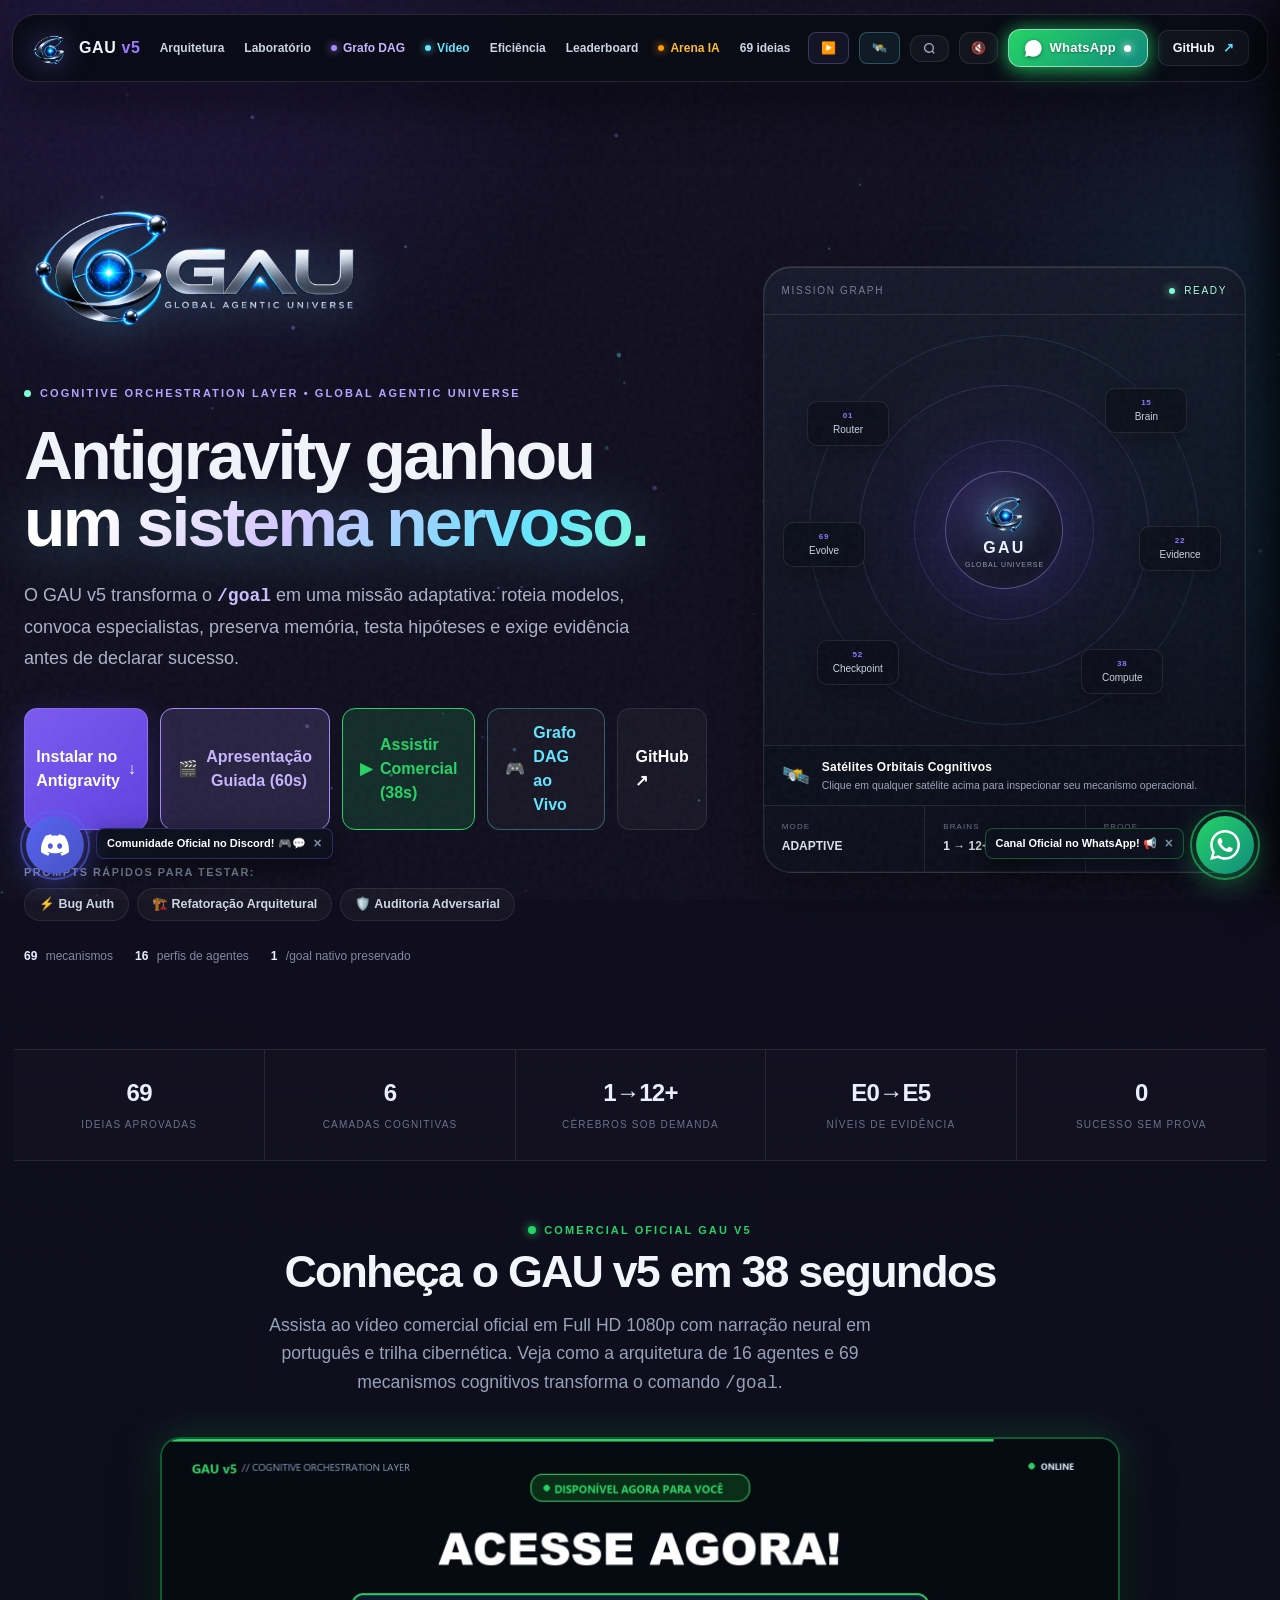
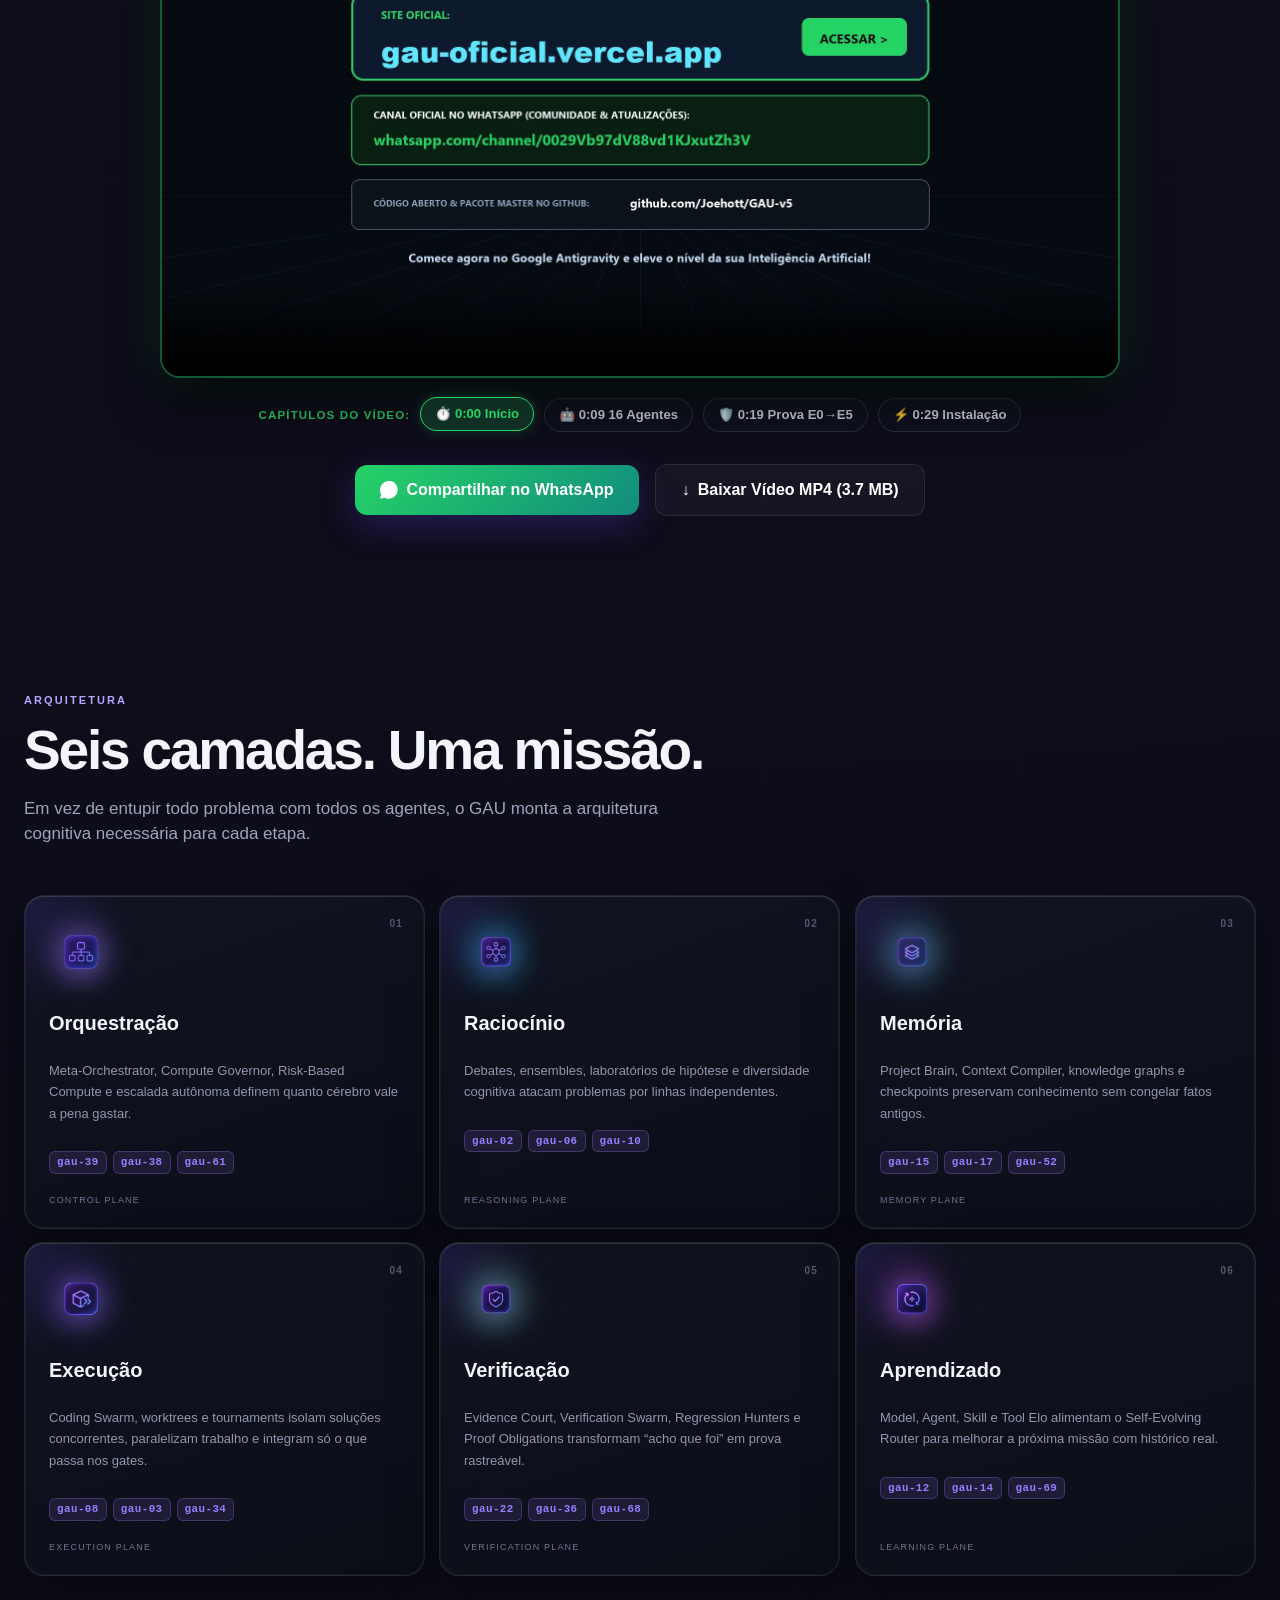
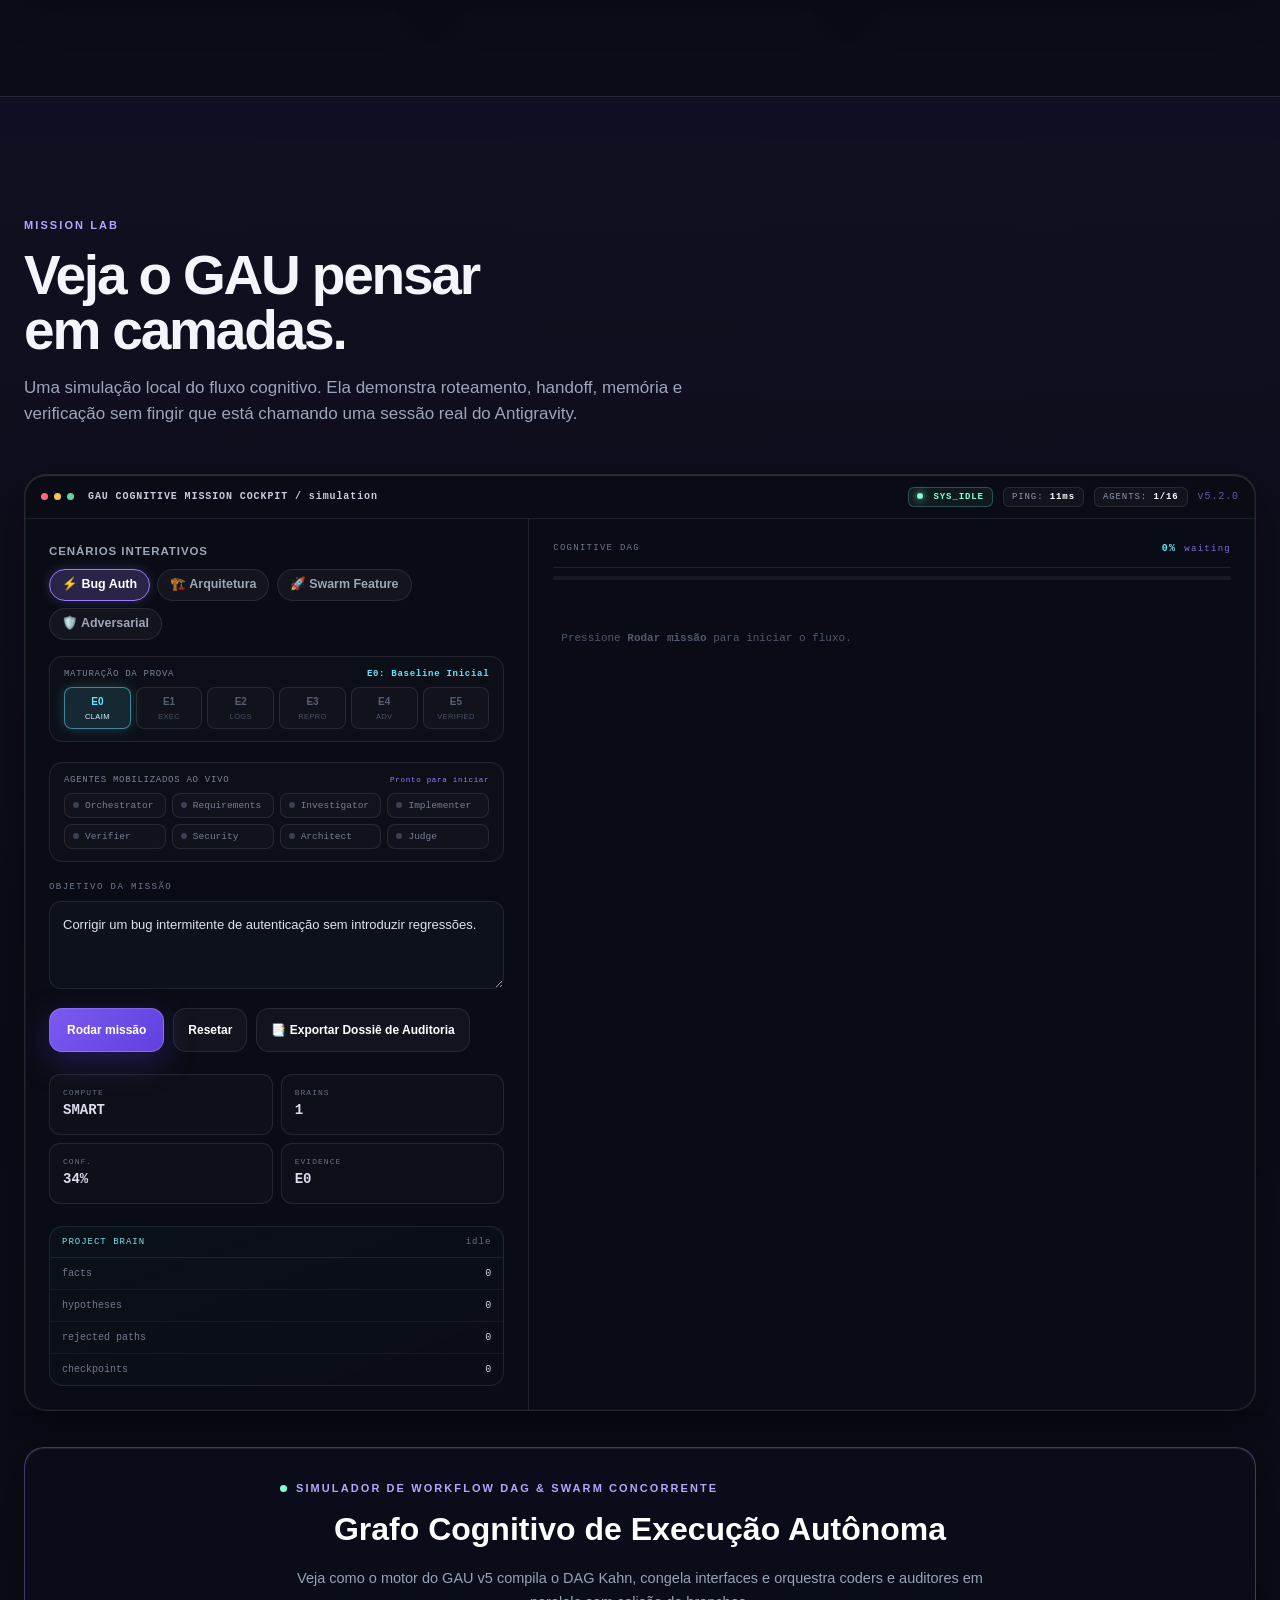
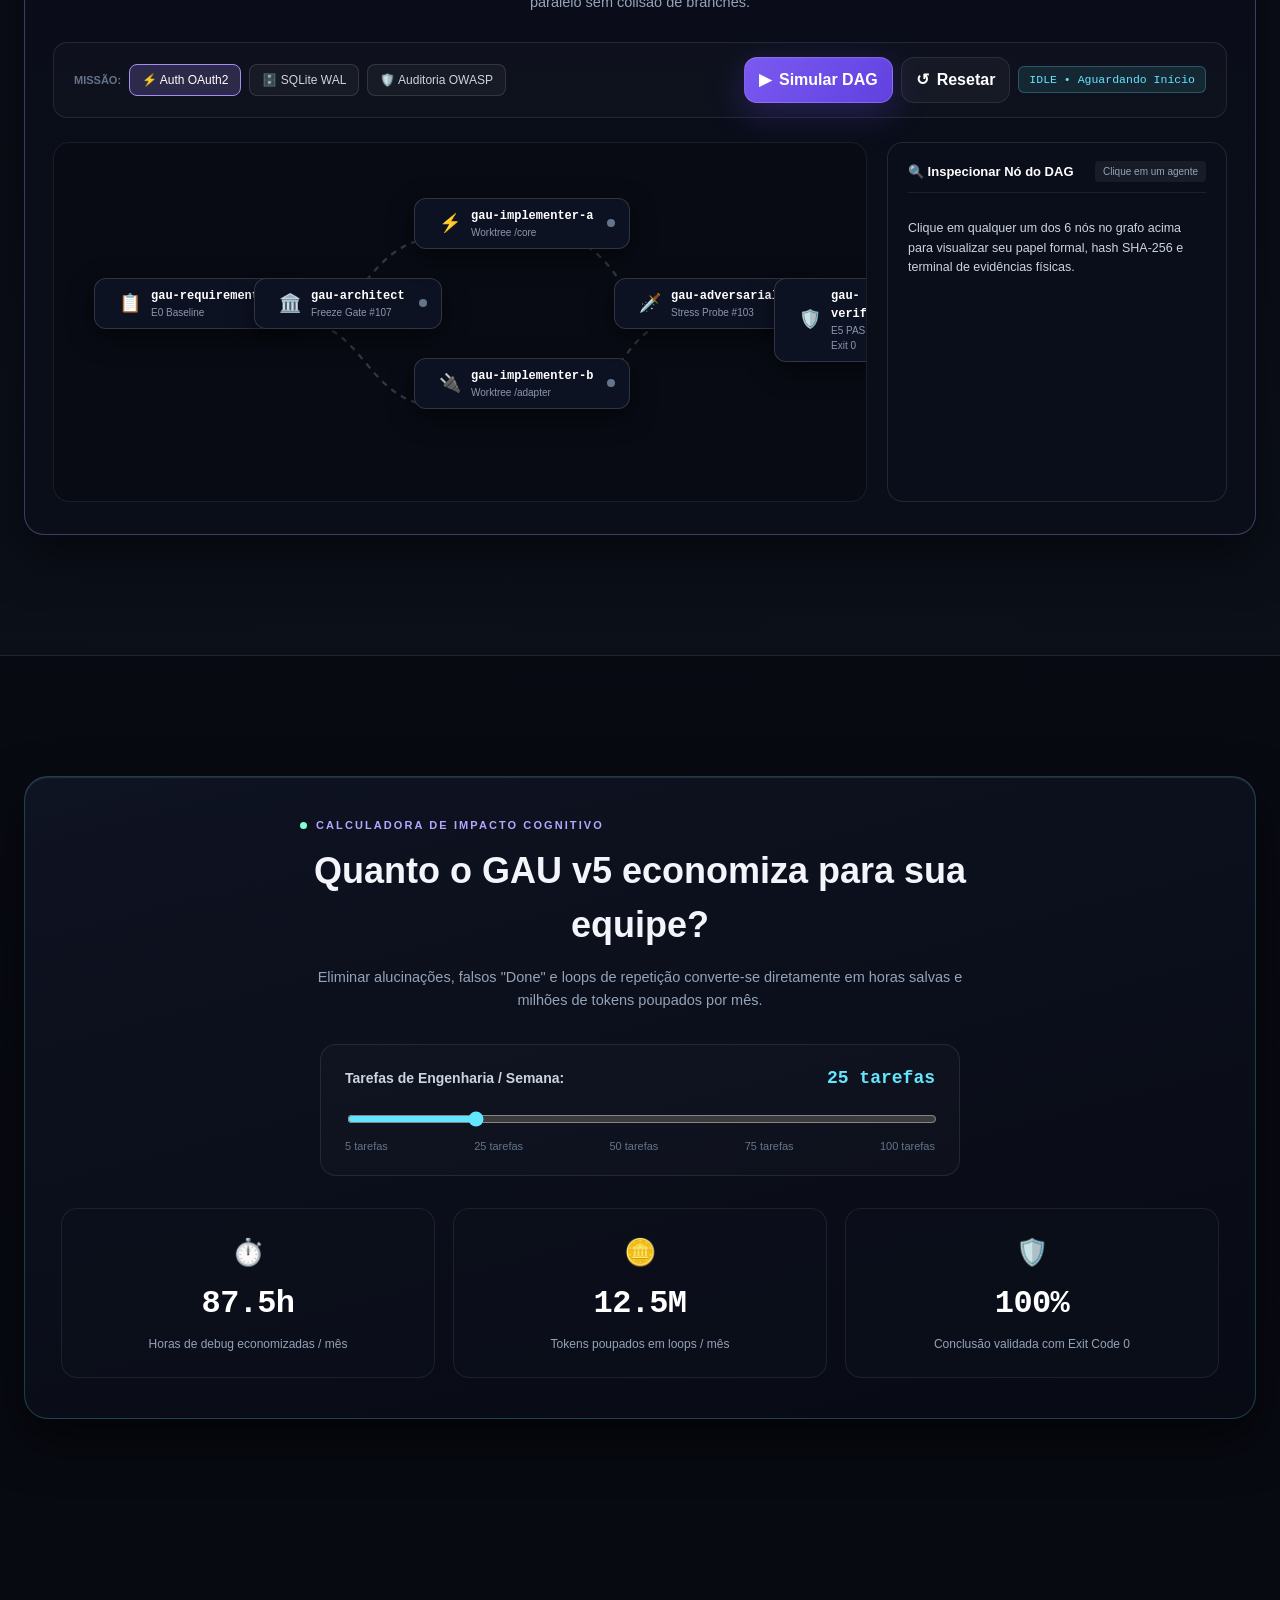
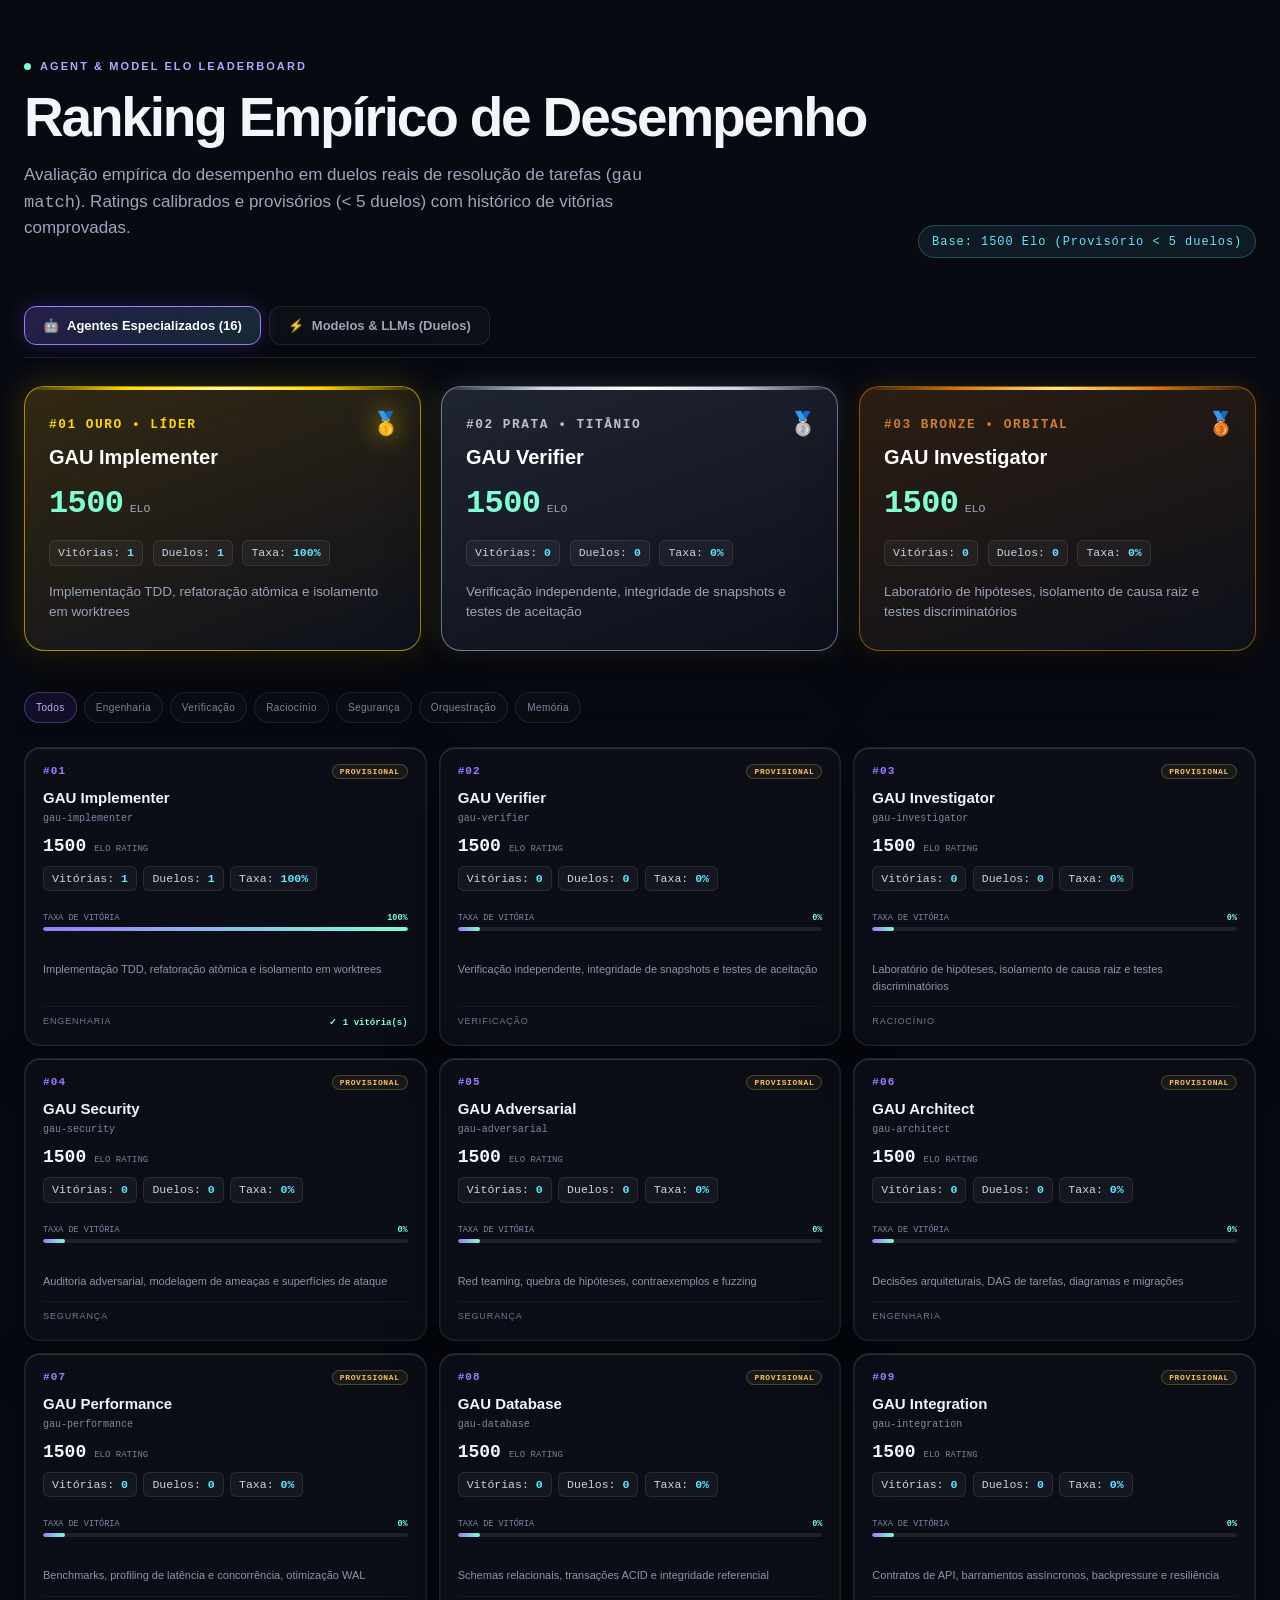
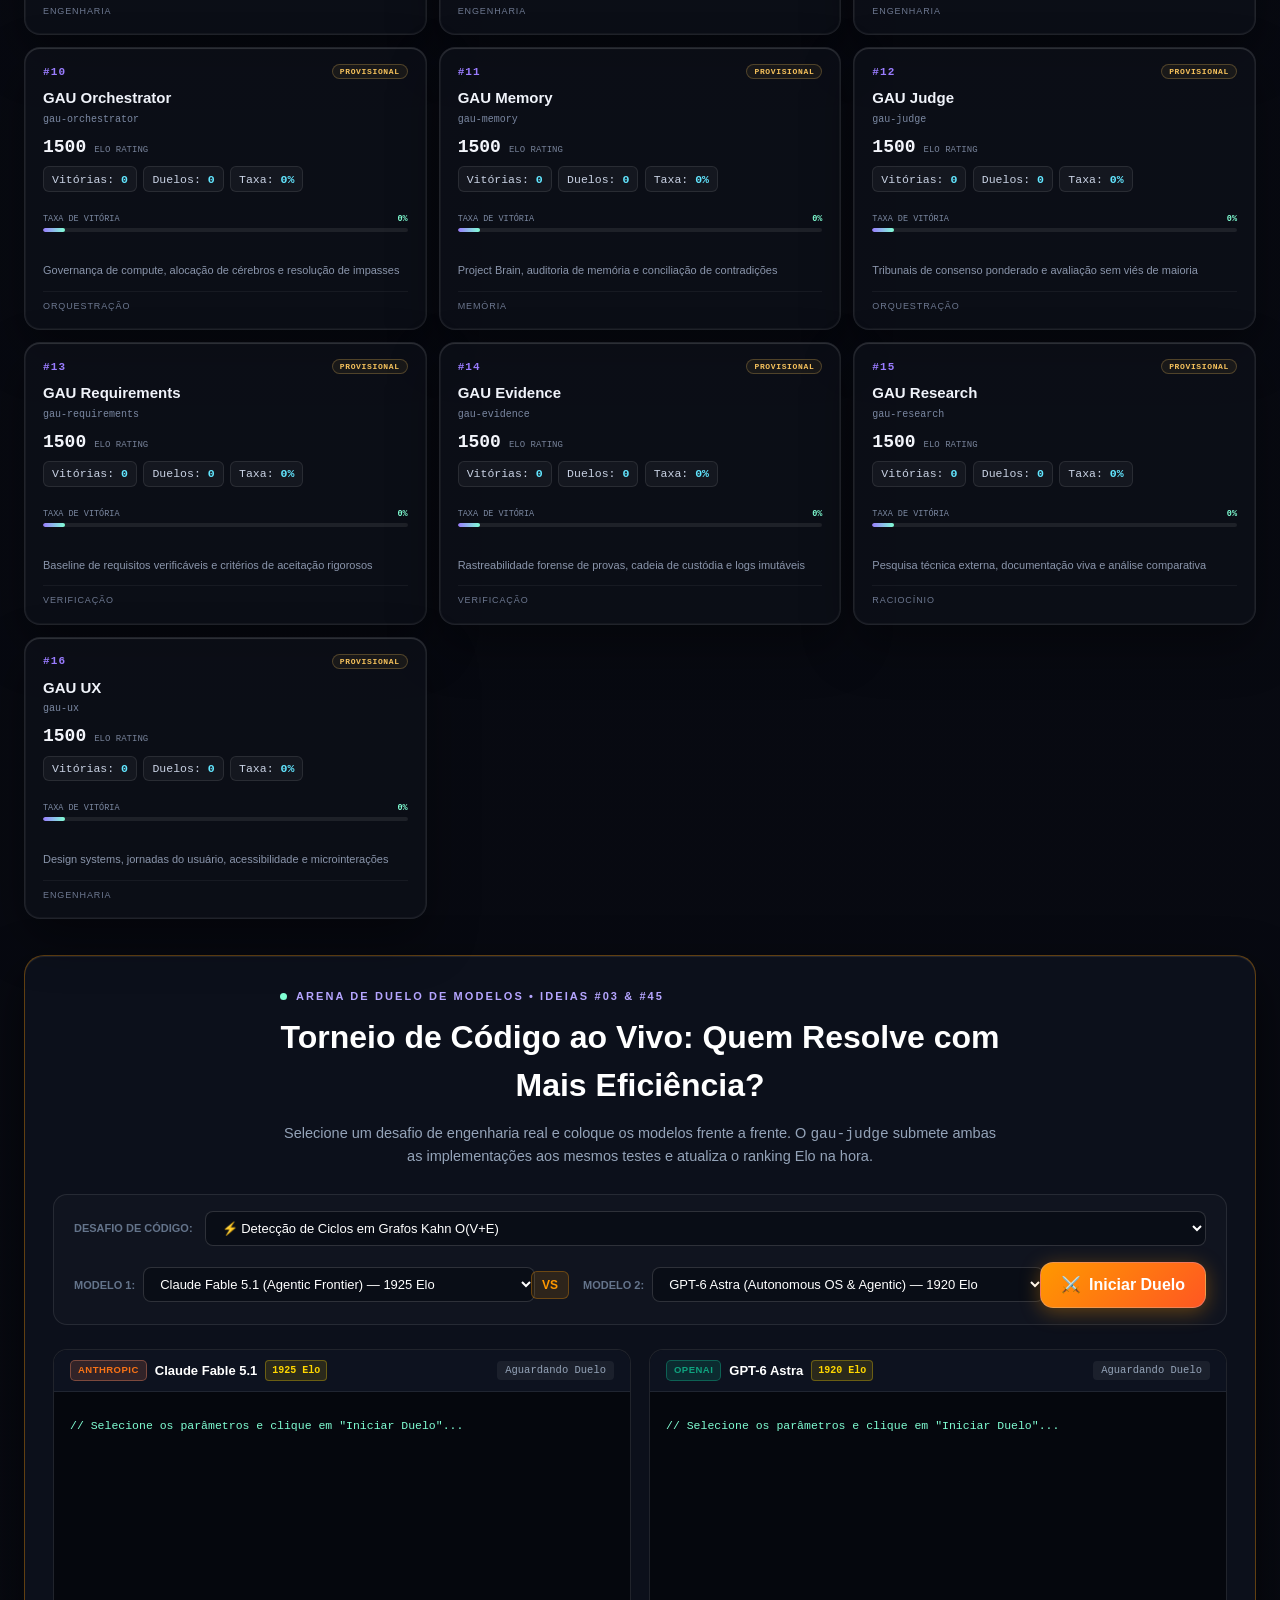
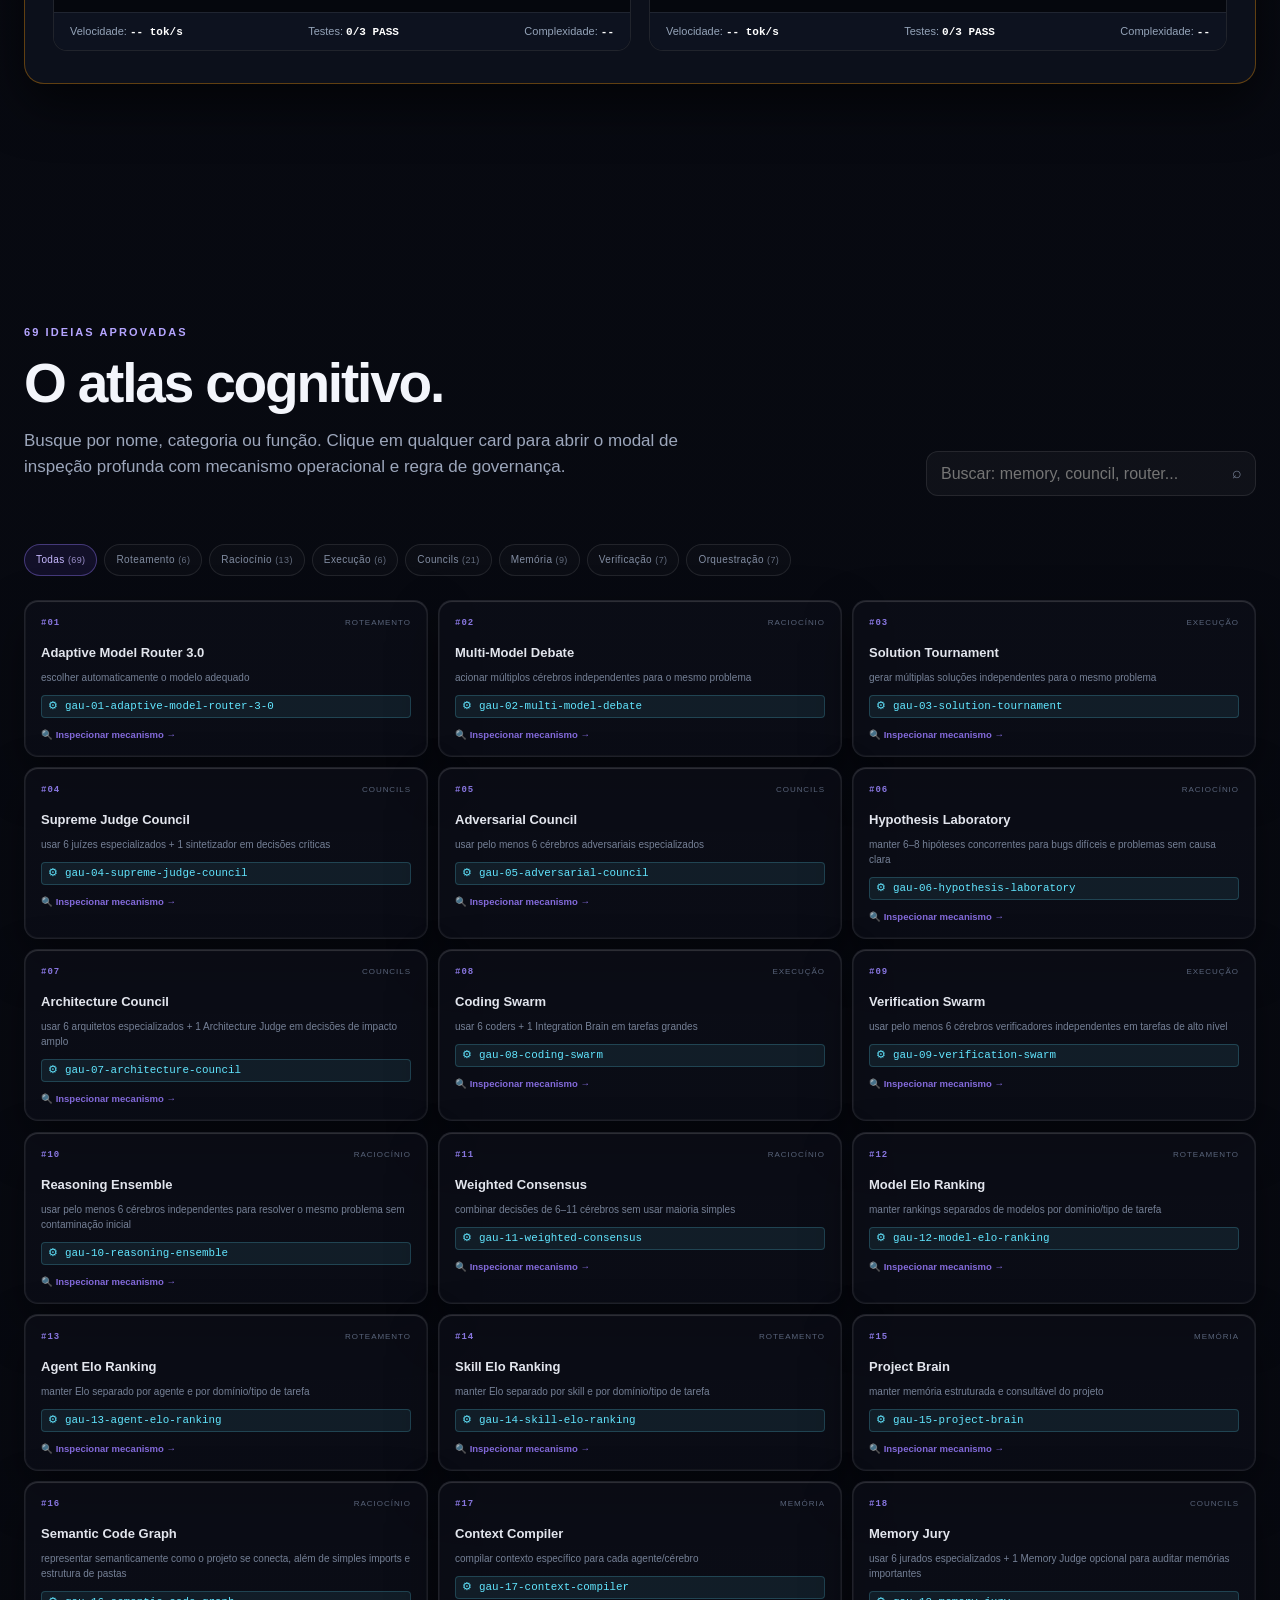
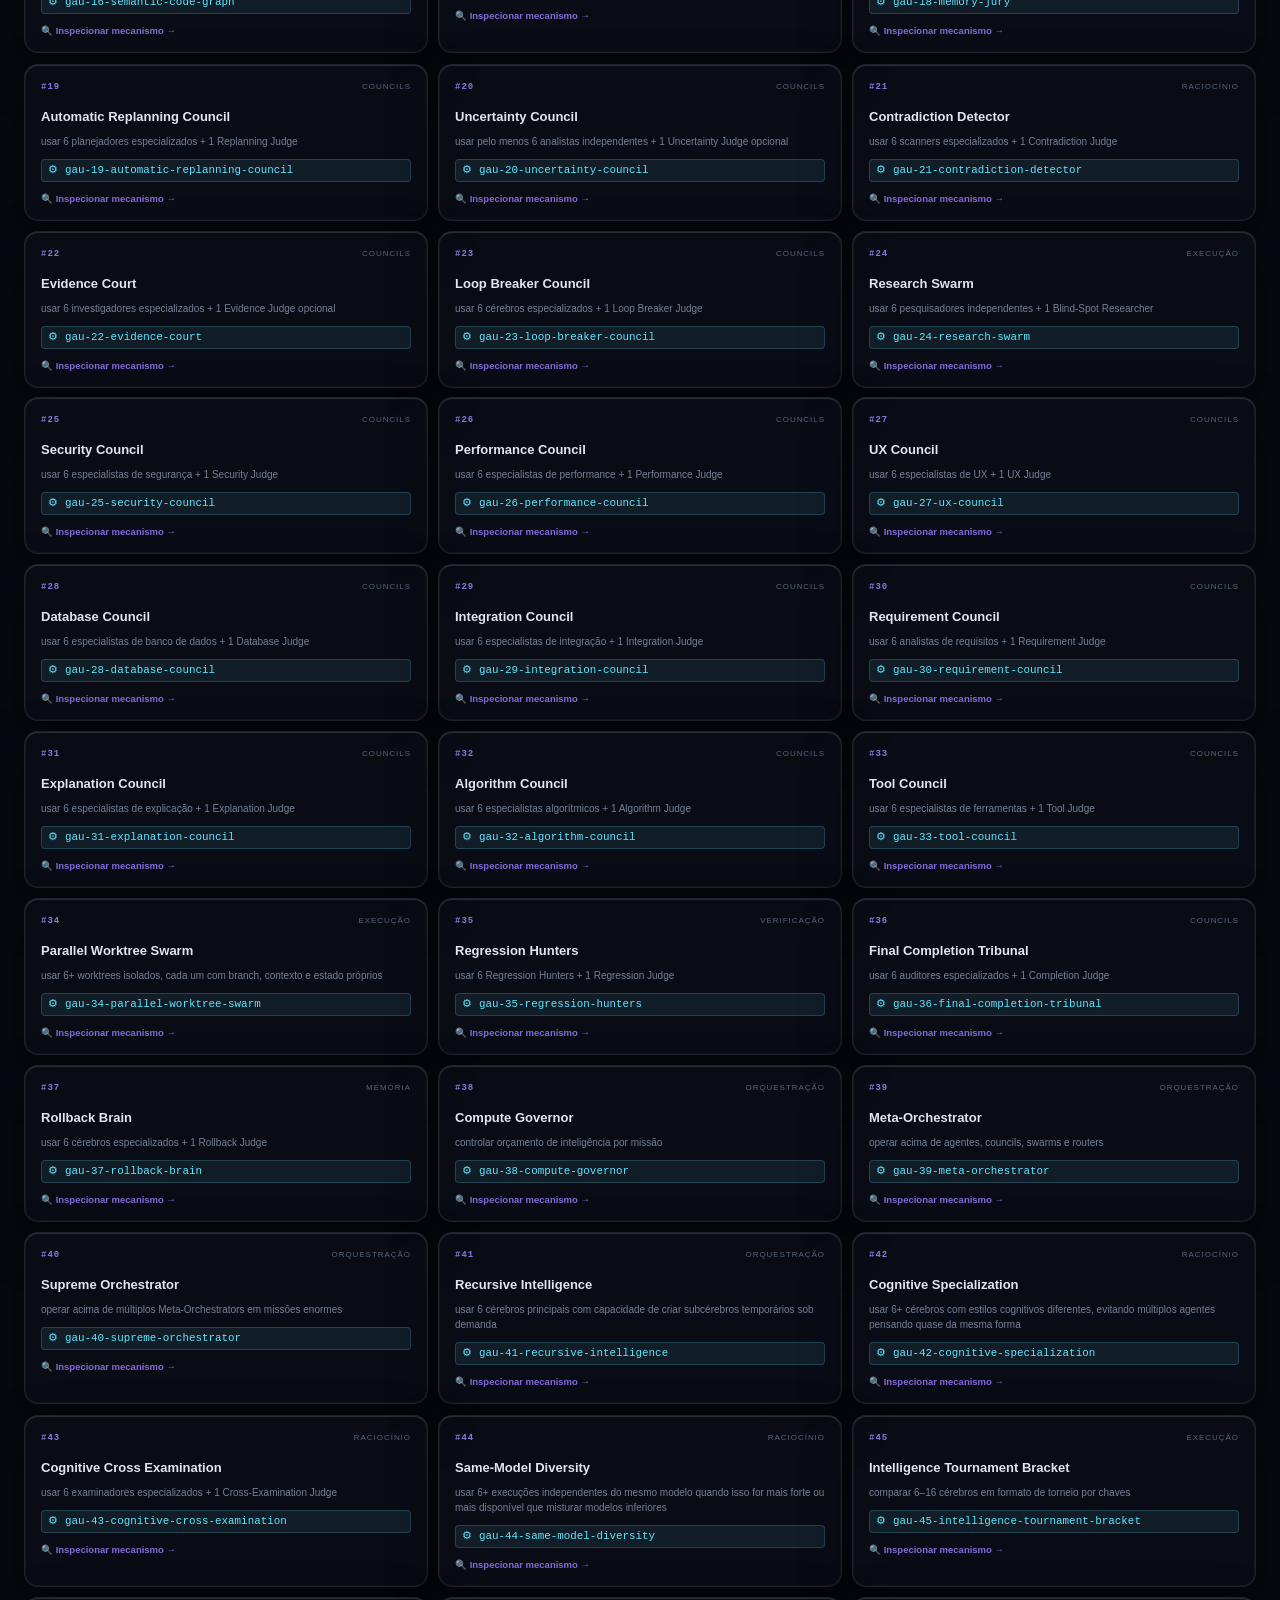
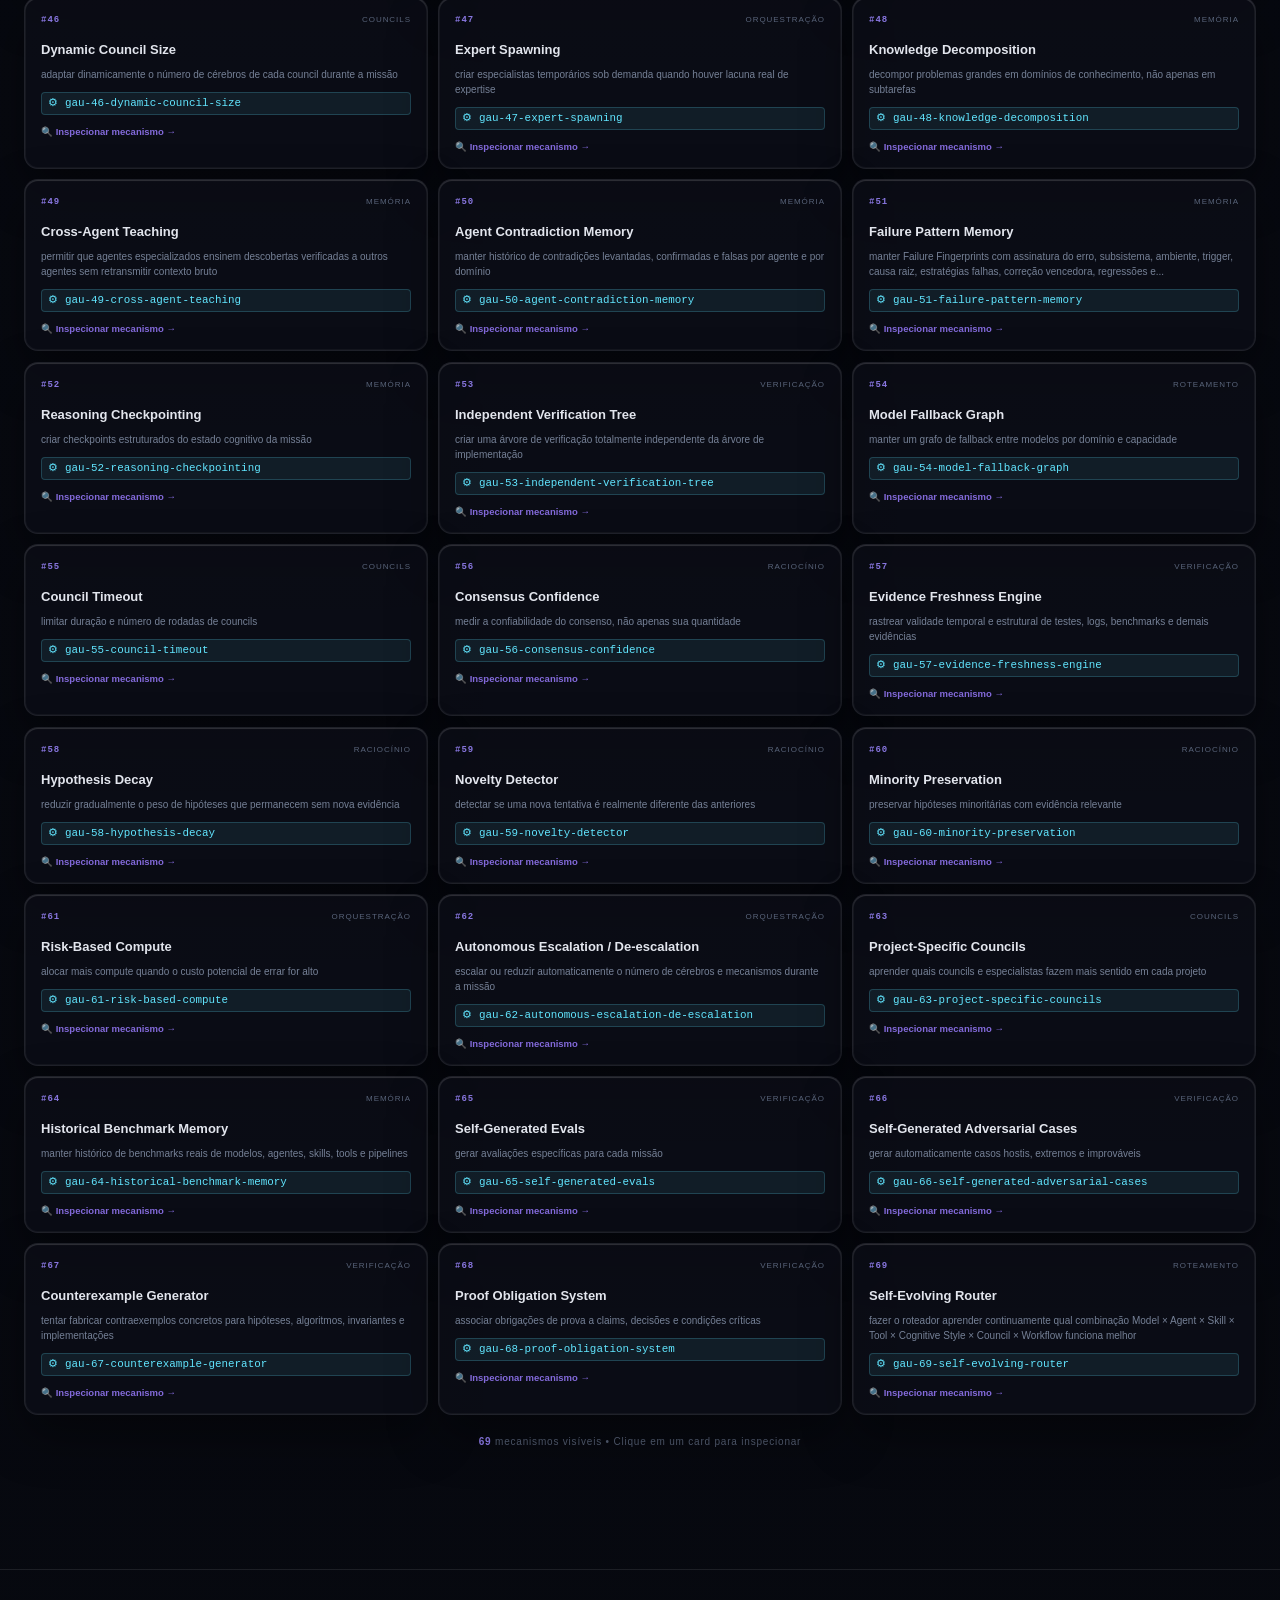
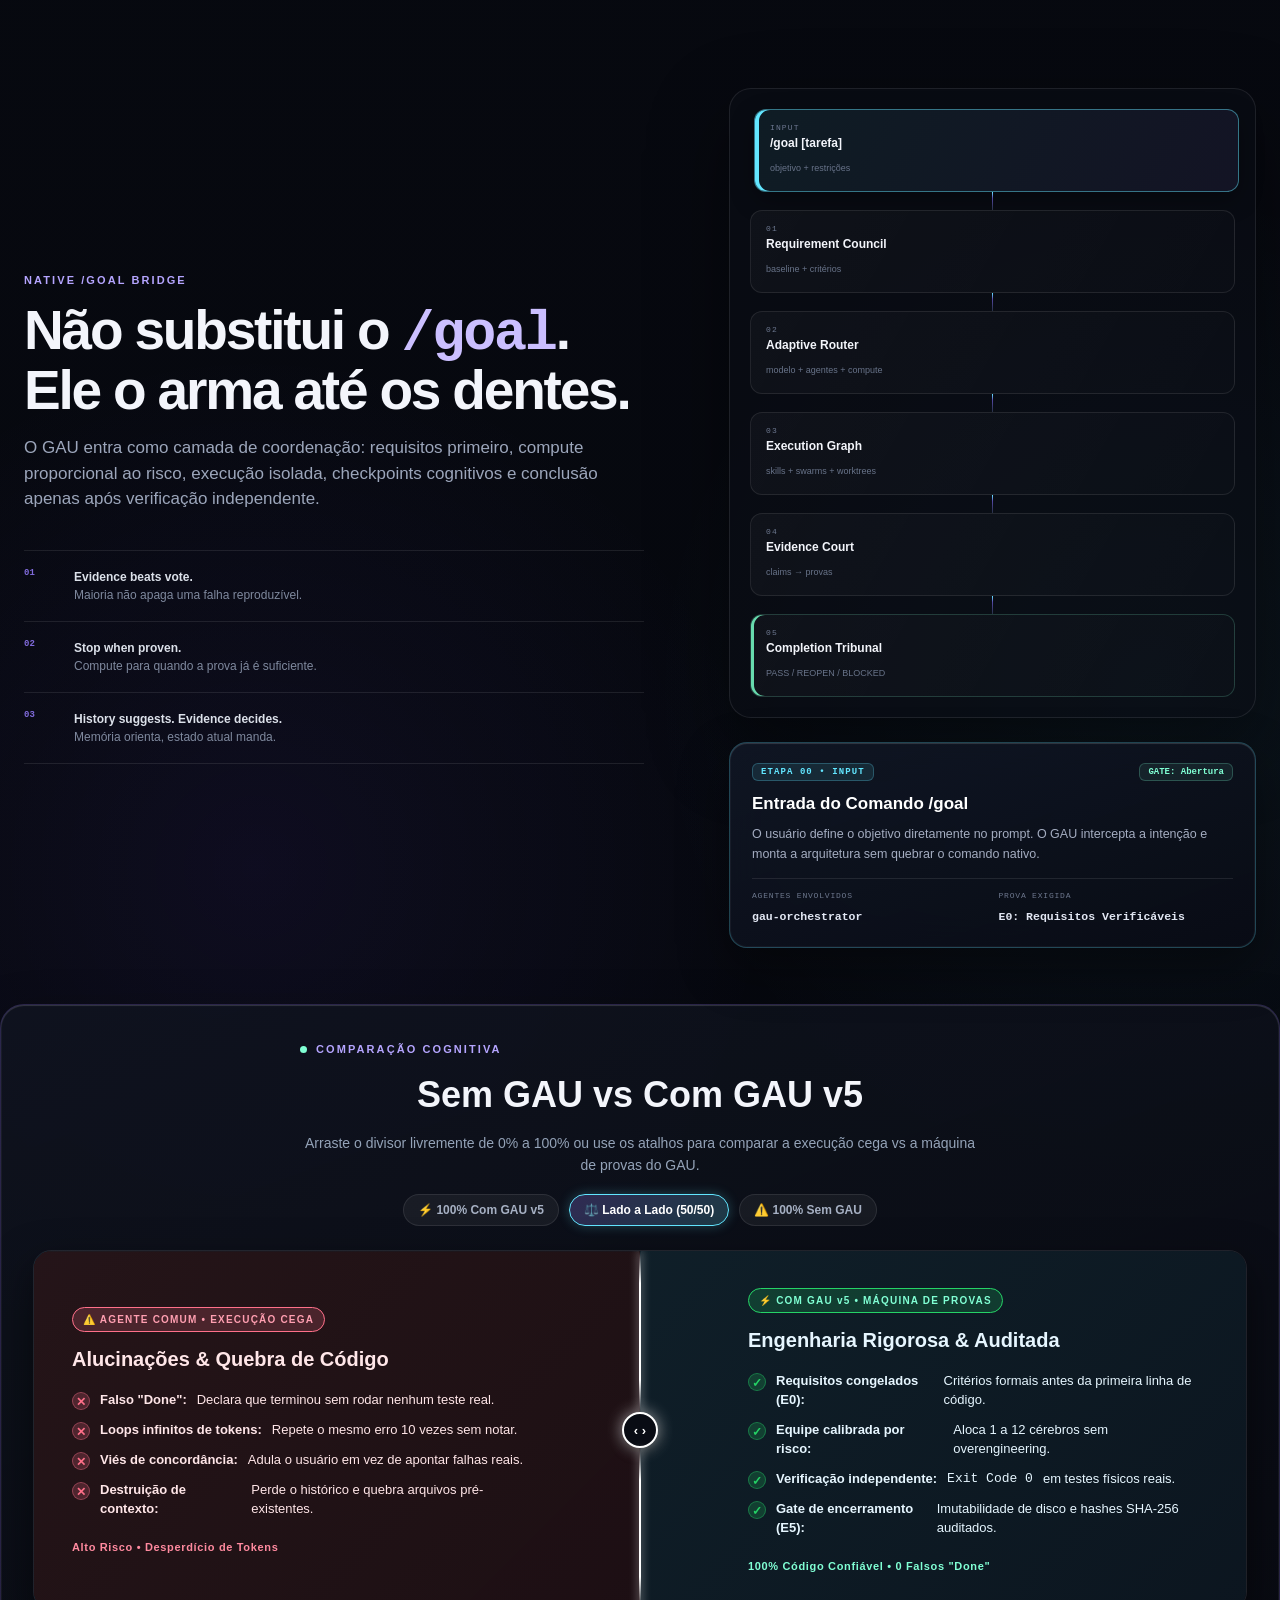
==== commit 0932ff5b: "feat(community): adicionar widget flutuante e modal do Discord com regra obrigatoria anti-call e bot" ====
--- a/index.html
+++ b/index.html
@@ -35,7 +35,7 @@
   <link rel="icon" href="assets/gau-icon.png" type="image/png" />
   <link rel="icon" href="assets/favicon.svg" type="image/svg+xml" />
   <link rel="manifest" href="site.webmanifest" />
-  <link rel="stylesheet" href="styles.css?v=5.5.3" />
+  <link rel="stylesheet" href="styles.css?v=5.5.4" />
 
   <!-- Vercel Web Analytics & Speed Insights -->
   <script>
@@ -74,6 +74,35 @@
     .whatsapp-modal.open,
     .whatsapp-modal.active {
       display: block !important;
+    }
+    .discord-floating {
+      position: fixed !important;
+      bottom: 26px !important;
+      left: 26px !important;
+      z-index: 99999 !important;
+      display: block !important;
+    }
+    @media (max-width: 768px) {
+      .discord-floating {
+        bottom: calc(76px + env(safe-area-inset-bottom, 0px)) !important;
+        left: 16px !important;
+      }
+    }
+    .discord-pulse-btn {
+      width: 58px !important;
+      height: 58px !important;
+      border-radius: 50% !important;
+      background: linear-gradient(135deg, #5865F2, #4752C4) !important;
+      border: none !important;
+      cursor: pointer !important;
+      display: grid !important;
+      place-items: center !important;
+      box-shadow: 0 8px 30px rgba(88, 101, 242, 0.45) !important;
+      position: relative !important;
+    }
+    .discord-modal.open,
+    .discord-modal.active {
+      display: flex !important;
     }
   </style>
 </head>
@@ -1197,7 +1226,11 @@
     <div style="display: flex; gap: 1.5rem; align-items: center;">
       <a class="footer-whatsapp-link" id="footerWhatsappBtn" href="https://whatsapp.com/channel/0029Vb97dV88vd1KJxutZh3V" target="_blank" rel="noopener noreferrer">
         <svg width="15" height="15" viewBox="0 0 24 24" fill="#25D366" style="vertical-align: middle; margin-right: 4px;"><path d="M12.031 6.172c-3.181 0-5.767 2.586-5.768 5.766-.001 1.298.38 2.27 1.019 3.287l-.582 2.128 2.182-.573c.978.58 1.911.928 3.145.929 3.178 0 5.767-2.587 5.768-5.766.001-3.187-2.575-5.77-5.764-5.771zm3.392 8.244c-.144.405-.837.774-1.17.824-.299.045-.677.063-1.092-.069-.252-.08-.575-.187-.988-.365-1.739-.751-2.874-2.502-2.961-2.617-.087-.116-.708-.94-.708-1.793s.448-1.273.607-1.446c.159-.173.346-.217.462-.217l.332.006c.106.005.249-.04.39.298.144.347.491 1.2.534 1.287.043.087.072.188.014.304-.058.116-.087.188-.173.289l-.26.304c-.087.086-.177.18-.076.354.101.174.449.741.964 1.201.662.591 1.221.774 1.394.86s.274.072.376-.043c.101-.116.433-.506.549-.68.116-.173.231-.145.39-.087s1.011.477 1.184.564.289.13.332.202c.043.072.043.419-.101.824zm-3.423-14.416c-6.627 0-12 5.373-12 12 0 2.126.556 4.12 1.528 5.856l-1.624 5.928 6.074-1.593c1.666.91 3.567 1.42 5.586 1.42 6.627 0 12-5.373 12-12 0-6.627-5.373-12-12-12z"/></svg>
-        <span>Canal WhatsApp</span>
+        <span>WhatsApp</span>
+      </a>
+      <a class="footer-discord-link" id="footerDiscordBtn" href="https://discord.com/channels/1553092110410842143/1553092190778032268" target="_blank" rel="noopener noreferrer" style="display: inline-flex; align-items: center; color: #5865F2;">
+        <svg width="15" height="15" viewBox="0 0 24 24" fill="#5865F2" style="vertical-align: middle; margin-right: 4px;"><path d="M20.317 4.37a19.791 19.791 0 0 0-4.885-1.515.074.074 0 0 0-.079.037c-.21.375-.444.864-.608 1.25a18.27 18.27 0 0 0-5.487 0 12.64 12.64 0 0 0-.617-1.25.077.077 0 0 0-.079-.037A19.736 19.736 0 0 0 3.677 4.37a.07.07 0 0 0-.032.027C.533 9.046-.32 13.58.099 18.057a.082.082 0 0 0 .031.057 19.9 19.9 0 0 0 5.993 3.03.078.078 0 0 0 .084-.028c.462-.63.874-1.295 1.226-1.994.021-.041.001-.09-.041-.106a13.107 13.107 0 0 1-1.872-.892.077.077 0 0 1-.008-.128 10.2 10.2 0 0 0 .372-.292.074.074 0 0 1 .077-.01c3.929 1.793 8.18 1.793 12.061 0a.074.074 0 0 1 .078.01c.12.098.246.198.373.292a.077.077 0 0 1-.006.127 12.299 12.299 0 0 1-1.873.894.077.077 0 0 0-.041.107c.36.698.772 1.362 1.225 1.993a.076.076 0 0 0 .084.028 19.839 19.839 0 0 0 6.002-3.03.077.077 0 0 0 .032-.054c.5-5.177-.838-9.674-3.549-13.66a.061.061 0 0 0-.031-.028z"/></svg>
+        <span>Discord Oficial</span>
       </a>
       <a href="https://github.com/Joehott/GAU-v5" target="_blank" rel="noopener noreferrer">GitHub ↗</a>
       <a href="#top">Voltar ao topo ↑</a>
@@ -1266,6 +1299,91 @@
             <span>Acessar Canal no WhatsApp ↗</span>
           </a>
         </div>
+      </div>
+    </div>
+  </div>
+
+  <!-- Floating Discord Action Widget & Interactive Modal (Onde aponta a seta: Canto Inferior Esquerdo) -->
+  <div class="discord-floating" id="discordFloating">
+    <div class="discord-tooltip" id="discordTooltip">
+      <span>Comunidade Oficial no Discord! 🎮💬</span>
+      <button class="discord-tooltip-close" id="discordTooltipClose" aria-label="Fechar">&times;</button>
+    </div>
+    <button class="discord-pulse-btn" id="discordToggleBtn" aria-label="Abrir Discord da Comunidade" title="Discord Oficial GAU v5">
+      <span class="discord-pulse-ring"></span>
+      <svg width="28" height="28" viewBox="0 0 24 24" fill="#ffffff">
+        <path d="M20.317 4.37a19.791 19.791 0 0 0-4.885-1.515.074.074 0 0 0-.079.037c-.21.375-.444.864-.608 1.25a18.27 18.27 0 0 0-5.487 0 12.64 12.64 0 0 0-.617-1.25.077.077 0 0 0-.079-.037A19.736 19.736 0 0 0 3.677 4.37a.07.07 0 0 0-.032.027C.533 9.046-.32 13.58.099 18.057a.082.082 0 0 0 .031.057 19.9 19.9 0 0 0 5.993 3.03.078.078 0 0 0 .084-.028c.462-.63.874-1.295 1.226-1.994.021-.041.001-.09-.041-.106a13.107 13.107 0 0 1-1.872-.892.077.077 0 0 1-.008-.128 10.2 10.2 0 0 0 .372-.292.074.074 0 0 1 .077-.01c3.929 1.793 8.18 1.793 12.061 0a.074.074 0 0 1 .078.01c.12.098.246.198.373.292a.077.077 0 0 1-.006.127 12.299 12.299 0 0 1-1.873.894.077.077 0 0 0-.041.107c.36.698.772 1.362 1.225 1.993a.076.076 0 0 0 .084.028 19.839 19.839 0 0 0 6.002-3.03.077.077 0 0 0 .032-.054c.5-5.177-.838-9.674-3.549-13.66a.061.061 0 0 0-.031-.028zM8.02 15.33c-1.183 0-2.157-1.085-2.157-2.419 0-1.333.956-2.419 2.157-2.419 1.21 0 2.176 1.096 2.157 2.42 0 1.333-.956 2.418-2.157 2.418zm7.975 0c-1.183 0-2.157-1.085-2.157-2.419 0-1.333.955-2.419 2.157-2.419 1.21 0 2.176 1.096 2.157 2.42 0 1.333-.946 2.418-2.157 2.418z"/>
+      </svg>
+    </button>
+
+    <div class="discord-modal" id="discordModal">
+      <div class="discord-modal-head">
+        <div class="discord-head-info">
+          <div class="discord-avatar">
+            <img src="assets/gau-avatar.png" alt="GAU v5" width="40" height="40">
+            <span class="discord-online-indicator"></span>
+          </div>
+          <div>
+            <strong>Comunidade Oficial GAU v5</strong>
+            <small>Discord • Suporte & Devs</small>
+          </div>
+        </div>
+        <button class="discord-close-btn" id="discordCloseBtn" aria-label="Fechar">&times;</button>
+      </div>
+      <div class="discord-modal-body">
+        <div class="discord-chat-bubble">
+          <div class="discord-bubble-sender">
+            <svg width="14" height="14" viewBox="0 0 24 24" fill="#5865F2"><path d="M20.317 4.37a19.791 19.791 0 0 0-4.885-1.515.074.074 0 0 0-.079.037c-.21.375-.444.864-.608 1.25a18.27 18.27 0 0 0-5.487 0 12.64 12.64 0 0 0-.617-1.25.077.077 0 0 0-.079-.037A19.736 19.736 0 0 0 3.677 4.37a.07.07 0 0 0-.032.027C.533 9.046-.32 13.58.099 18.057a.082.082 0 0 0 .031.057 19.9 19.9 0 0 0 5.993 3.03.078.078 0 0 0 .084-.028c.462-.63.874-1.295 1.226-1.994.021-.041.001-.09-.041-.106a13.107 13.107 0 0 1-1.872-.892.077.077 0 0 1-.008-.128 10.2 10.2 0 0 0 .372-.292.074.074 0 0 1 .077-.01c3.929 1.793 8.18 1.793 12.061 0a.074.074 0 0 1 .078.01c.12.098.246.198.373.292a.077.077 0 0 1-.006.127 12.299 12.299 0 0 1-1.873.894.077.077 0 0 0-.041.107c.36.698.772 1.362 1.225 1.993a.076.076 0 0 0 .084.028 19.839 19.839 0 0 0 6.002-3.03.077.077 0 0 0 .032-.054c.5-5.177-.838-9.674-3.549-13.66a.061.061 0 0 0-.031-.028z"/></svg>
+            <span>GAU v5 Comunidade Oficial</span>
+          </div>
+          <p>Bem-vindo à nossa comunidade no Discord! Aqui você encontra programadores, novidades e suporte para o ecossistema GAU v5.</p>
+        </div>
+
+        <!-- ALERTA GIGANTE: NÃO USE CALL -->
+        <div class="discord-rules-alert">
+          <div class="discord-rules-alert-head">
+            <span class="rules-alert-icon">🚫</span>
+            <strong>REGRA OBRIGATÓRIA: NÃO USE CALL!</strong>
+          </div>
+          <p>Nosso suporte e comunidade operam <strong>100% via CHAT e TEXTO</strong>. Chamadas de voz estão permanentemente desativadas para que todas as dúvidas, comandos e códigos fiquem registrados para todos!</p>
+        </div>
+
+        <!-- GUIA DE CANAIS -->
+        <div class="discord-channels-list">
+          <div class="discord-chan-item">
+            <span class="chan-hash">#</span>
+            <div class="chan-info">
+              <strong>duvidas-gau</strong>
+              <small>Perguntas sobre agentes, skills e /goal</small>
+            </div>
+          </div>
+          <div class="discord-chan-item">
+            <span class="chan-hash">#</span>
+            <div class="chan-info">
+              <strong>suporte-tecnico</strong>
+              <small>Resolução de erros com logs e evidências</small>
+            </div>
+          </div>
+          <div class="discord-chan-item">
+            <span class="chan-hash">#</span>
+            <div class="chan-info">
+              <strong>chat-geral</strong>
+              <small>Bate-papo da comunidade (apenas texto)</small>
+            </div>
+          </div>
+          <div class="discord-chan-item">
+            <span class="chan-hash">#</span>
+            <div class="chan-info">
+              <strong>avisos-e-regras</strong>
+              <small>Atualizações oficiais e novidades</small>
+            </div>
+          </div>
+        </div>
+
+        <a class="discord-join-btn" id="discordJoinBtn" href="https://discord.com/channels/1553092110410842143/1553092190778032268" target="_blank" rel="noopener noreferrer">
+          <svg width="20" height="20" viewBox="0 0 24 24" fill="currentColor"><path d="M20.317 4.37a19.791 19.791 0 0 0-4.885-1.515.074.074 0 0 0-.079.037c-.21.375-.444.864-.608 1.25a18.27 18.27 0 0 0-5.487 0 12.64 12.64 0 0 0-.617-1.25.077.077 0 0 0-.079-.037A19.736 19.736 0 0 0 3.677 4.37a.07.07 0 0 0-.032.027C.533 9.046-.32 13.58.099 18.057a.082.082 0 0 0 .031.057 19.9 19.9 0 0 0 5.993 3.03.078.078 0 0 0 .084-.028c.462-.63.874-1.295 1.226-1.994.021-.041.001-.09-.041-.106a13.107 13.107 0 0 1-1.872-.892.077.077 0 0 1-.008-.128 10.2 10.2 0 0 0 .372-.292.074.074 0 0 1 .077-.01c3.929 1.793 8.18 1.793 12.061 0a.074.074 0 0 1 .078.01c.12.098.246.198.373.292a.077.077 0 0 1-.006.127 12.299 12.299 0 0 1-1.873.894.077.077 0 0 0-.041.107c.36.698.772 1.362 1.225 1.993a.076.076 0 0 0 .084.028 19.839 19.839 0 0 0 6.002-3.03.077.077 0 0 0 .032-.054c.5-5.177-.838-9.674-3.549-13.66a.061.061 0 0 0-.031-.028z"/></svg>
+          <span>Entrar no Discord Oficial GAU v5 ↗</span>
+        </a>
       </div>
     </div>
   </div>
@@ -1454,7 +1572,7 @@
 
   <div id="toastNotification" class="toast-notification" aria-live="polite"></div>
 
-  <script src="ideas.js?v=5.5.3"></script>
-  <script src="app.js?v=5.5.3"></script>
+  <script src="ideas.js?v=5.5.4"></script>
+  <script src="app.js?v=5.5.4"></script>
 </body>
 </html>
--- a/styles.css
+++ b/styles.css
@@ -814,6 +814,303 @@
   box-shadow: 0 6px 24px rgba(37, 211, 102, 0.6);
 }
 
+/* ==========================================================================
+   FLOATING DISCORD BUTTON & INTERACTIVE MODAL (CANTO INFERIOR ESQUERDO)
+   ========================================================================== */
+.discord-floating {
+  position: fixed;
+  bottom: 26px;
+  left: 26px;
+  z-index: 9999;
+}
+.discord-pulse-btn {
+  width: 58px;
+  height: 58px;
+  border-radius: 50%;
+  background: linear-gradient(135deg, #5865F2, #4752C4);
+  border: none;
+  cursor: pointer;
+  display: grid;
+  place-items: center;
+  box-shadow: 0 8px 30px rgba(88, 101, 242, 0.45);
+  position: relative;
+  transition: transform 0.25s cubic-bezier(0.175, 0.885, 0.32, 1.275);
+}
+.discord-pulse-btn:hover {
+  transform: scale(1.08);
+}
+.discord-pulse-ring {
+  position: absolute;
+  inset: -6px;
+  border-radius: 50%;
+  border: 2px solid rgba(88, 101, 242, 0.55);
+  animation: pulseRingDiscord 2s infinite ease-out;
+  pointer-events: none;
+}
+@keyframes pulseRingDiscord {
+  0% { transform: scale(0.95); opacity: 1; }
+  100% { transform: scale(1.35); opacity: 0; }
+}
+
+.discord-tooltip {
+  position: absolute;
+  left: 70px;
+  top: 12px;
+  background: rgba(14, 18, 30, 0.95);
+  border: 1px solid rgba(88, 101, 242, 0.35);
+  color: #fff;
+  font-size: 11px;
+  font-weight: 700;
+  padding: 6px 10px;
+  border-radius: 8px;
+  box-shadow: 0 8px 24px rgba(0, 0, 0, 0.5);
+  display: flex;
+  align-items: center;
+  gap: 8px;
+  white-space: nowrap;
+  backdrop-filter: blur(12px);
+  animation: tooltipFadeDiscord 0.4s ease forwards;
+}
+@keyframes tooltipFadeDiscord {
+  from { opacity: 0; transform: translateX(-8px); }
+  to { opacity: 1; transform: translateX(0); }
+}
+.discord-tooltip-close {
+  background: none;
+  border: none;
+  color: #798ba7;
+  cursor: pointer;
+  font-size: 14px;
+  line-height: 1;
+  padding: 0;
+}
+.discord-tooltip-close:hover {
+  color: #fff;
+}
+
+.discord-modal {
+  position: absolute;
+  bottom: 74px;
+  left: 0;
+  width: 370px;
+  max-width: calc(100vw - 32px);
+  background: rgba(12, 16, 27, 0.98);
+  border: 1px solid rgba(88, 101, 242, 0.3);
+  border-radius: 20px;
+  box-shadow: 0 24px 60px rgba(0, 0, 0, 0.8), 0 0 30px rgba(88, 101, 242, 0.15);
+  backdrop-filter: blur(24px);
+  overflow: hidden;
+  display: none;
+  transform-origin: bottom left;
+}
+.discord-modal.open,
+.discord-modal.active {
+  display: flex !important;
+  flex-direction: column;
+  animation: modalInDiscord 0.28s cubic-bezier(0.16, 1, 0.3, 1) forwards;
+}
+@keyframes modalInDiscord {
+  from { opacity: 0; transform: scale(0.92) translateY(12px); }
+  to { opacity: 1; transform: scale(1) translateY(0); }
+}
+
+.discord-modal-head {
+  padding: 12px 16px;
+  background: linear-gradient(135deg, #5865F2, #404eed);
+  color: #fff;
+  display: flex;
+  justify-content: space-between;
+  align-items: center;
+}
+.discord-head-info {
+  display: flex;
+  align-items: center;
+  gap: 10px;
+}
+.discord-avatar {
+  position: relative;
+  width: 40px;
+  height: 40px;
+  border-radius: 50%;
+  background: #080b12;
+  display: grid;
+  place-items: center;
+  border: 2px solid #5865F2;
+  box-shadow: 0 0 14px rgba(88, 101, 242, 0.45);
+  flex-shrink: 0;
+}
+.discord-avatar img {
+  width: 100%;
+  height: 100%;
+  border-radius: 50%;
+  display: block;
+}
+.discord-online-indicator {
+  position: absolute;
+  bottom: -1px;
+  right: -1px;
+  width: 11px;
+  height: 11px;
+  background: #23a55a;
+  border: 2px solid #404eed;
+  border-radius: 50%;
+  box-shadow: 0 0 6px #23a55a;
+}
+.discord-head-info strong {
+  display: block;
+  font-size: 13px;
+  line-height: 1.2;
+}
+.discord-head-info small {
+  display: block;
+  font-size: 10px;
+  color: rgba(255, 255, 255, 0.88);
+}
+.discord-close-btn {
+  background: none;
+  border: none;
+  color: #fff;
+  font-size: 22px;
+  cursor: pointer;
+  line-height: 1;
+  opacity: 0.85;
+  transition: opacity 0.2s ease;
+}
+.discord-close-btn:hover {
+  opacity: 1;
+}
+
+.discord-modal-body {
+  padding: 14px 16px 16px;
+  display: flex;
+  flex-direction: column;
+  gap: 12px;
+  background: radial-gradient(circle at bottom, rgba(88, 101, 242, 0.05), transparent 70%), #0d121f;
+}
+.discord-chat-bubble {
+  border-radius: 14px;
+  padding: 12px 14px;
+  position: relative;
+  word-break: break-word;
+  background: #192238;
+  border-bottom-left-radius: 2px;
+  border: 1px solid rgba(255, 255, 255, 0.08);
+}
+.discord-bubble-sender {
+  display: flex;
+  align-items: center;
+  gap: 5px;
+  margin-bottom: 5px;
+  font-size: 10.5px;
+  color: #9a8bff;
+  font-weight: 700;
+}
+.discord-chat-bubble p {
+  margin: 0;
+  font-size: 12px;
+  line-height: 1.5;
+  color: #e2e8f0;
+}
+
+/* ALERTA REGRAS DISCORD (NÃO USE CALL) */
+.discord-rules-alert {
+  background: linear-gradient(135deg, rgba(237, 66, 69, 0.15), rgba(240, 71, 71, 0.08));
+  border: 1px solid rgba(237, 66, 69, 0.4);
+  border-radius: 12px;
+  padding: 11px 13px;
+  box-shadow: 0 4px 16px rgba(237, 66, 69, 0.15);
+}
+.discord-rules-alert-head {
+  display: flex;
+  align-items: center;
+  gap: 7px;
+  margin-bottom: 4px;
+}
+.rules-alert-icon {
+  font-size: 15px;
+  line-height: 1;
+}
+.discord-rules-alert-head strong {
+  font-size: 11.5px;
+  color: #ff6b6e;
+  font-weight: 800;
+  letter-spacing: 0.02em;
+}
+.discord-rules-alert p {
+  margin: 0;
+  font-size: 11px;
+  line-height: 1.45;
+  color: #cbd5e1;
+}
+.discord-rules-alert p strong {
+  color: #fff;
+}
+
+/* LISTA DE CANAIS */
+.discord-channels-list {
+  display: flex;
+  flex-direction: column;
+  gap: 6px;
+  background: rgba(255, 255, 255, 0.02);
+  border: 1px solid rgba(255, 255, 255, 0.06);
+  border-radius: 12px;
+  padding: 8px 10px;
+}
+.discord-chan-item {
+  display: flex;
+  align-items: center;
+  gap: 8px;
+  padding: 5px 8px;
+  border-radius: 8px;
+  background: rgba(255, 255, 255, 0.03);
+  transition: background 0.2s ease;
+}
+.discord-chan-item:hover {
+  background: rgba(88, 101, 242, 0.12);
+}
+.chan-hash {
+  font-family: ui-monospace, SFMono-Regular, Menlo, monospace;
+  font-weight: 800;
+  font-size: 14px;
+  color: #5865F2;
+  width: 14px;
+  text-align: center;
+  flex-shrink: 0;
+}
+.chan-info strong {
+  display: block;
+  font-size: 11.5px;
+  color: #f1f5f9;
+}
+.chan-info small {
+  display: block;
+  font-size: 9.5px;
+  color: #94a3b8;
+}
+
+/* BOTÃO DE ENTRAR NO DISCORD */
+.discord-join-btn {
+  display: flex;
+  align-items: center;
+  justify-content: center;
+  gap: 8px;
+  background: linear-gradient(135deg, #5865F2 0%, #4752C4 100%);
+  color: #ffffff !important;
+  font-size: 13px;
+  font-weight: 800;
+  padding: 11px 16px;
+  border-radius: 12px;
+  text-decoration: none;
+  cursor: pointer;
+  box-shadow: 0 4px 18px rgba(88, 101, 242, 0.45);
+  transition: all 0.2s ease;
+}
+.discord-join-btn:hover {
+  transform: translateY(-2px);
+  box-shadow: 0 8px 24px rgba(88, 101, 242, 0.65);
+  background: linear-gradient(135deg, #6774f4 0%, #525ddc 100%);
+}
+
 /* Toast notification */
 .toast-notification {
   position: fixed;
@@ -1000,6 +1297,10 @@
     bottom: 76px !important;
     right: 14px !important;
   }
+  .discord-floating {
+    bottom: 76px !important;
+    left: 14px !important;
+  }
   body {
     padding-bottom: 70px;
   }
@@ -1013,11 +1314,13 @@
   .whatsapp-direct-btn {
     width: 100%;
   }
-  .whatsapp-pulse-btn {
+  .whatsapp-pulse-btn,
+  .discord-pulse-btn {
     width: 50px;
     height: 50px;
   }
-  .whatsapp-tooltip {
+  .whatsapp-tooltip,
+  .discord-tooltip {
     display: none;
   }
   .topbar-actions .whatsapp-btn-header span {
@@ -1830,9 +2133,10 @@
   }
 }
 
-/* Native Bottom Sheet for WhatsApp on Mobile Screens (<= 620px) */
+/* Native Bottom Sheet for WhatsApp & Discord on Mobile Screens (<= 620px) */
 @media (max-width: 620px) {
-  .whatsapp-modal {
+  .whatsapp-modal,
+  .discord-modal {
     position: fixed !important;
     bottom: 0 !important;
     left: 0 !important;
@@ -1845,7 +2149,8 @@
     z-index: 100000 !important;
     box-shadow: 0 -12px 40px rgba(0, 0, 0, 0.85) !important;
   }
-  .whatsapp-modal-head {
+  .whatsapp-modal-head,
+  .discord-modal-head {
     position: sticky;
     top: 0;
     z-index: 5;
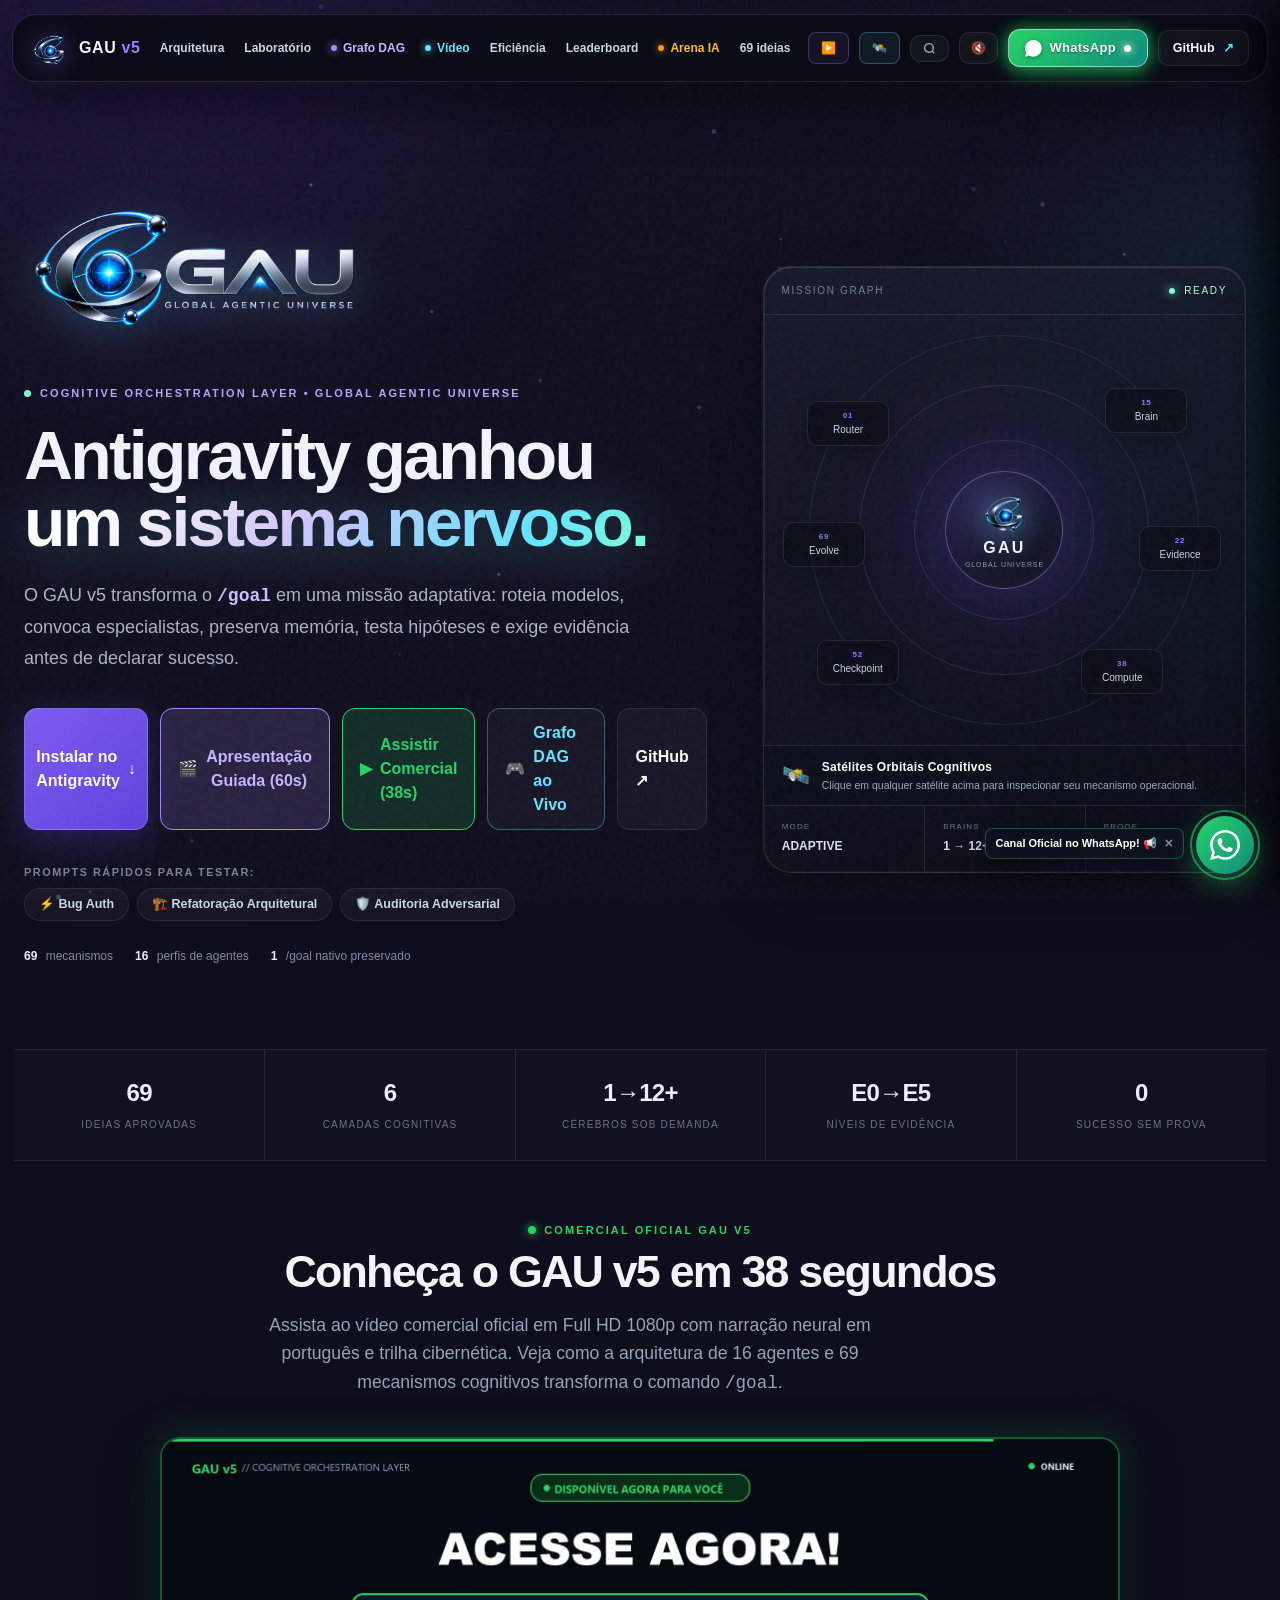
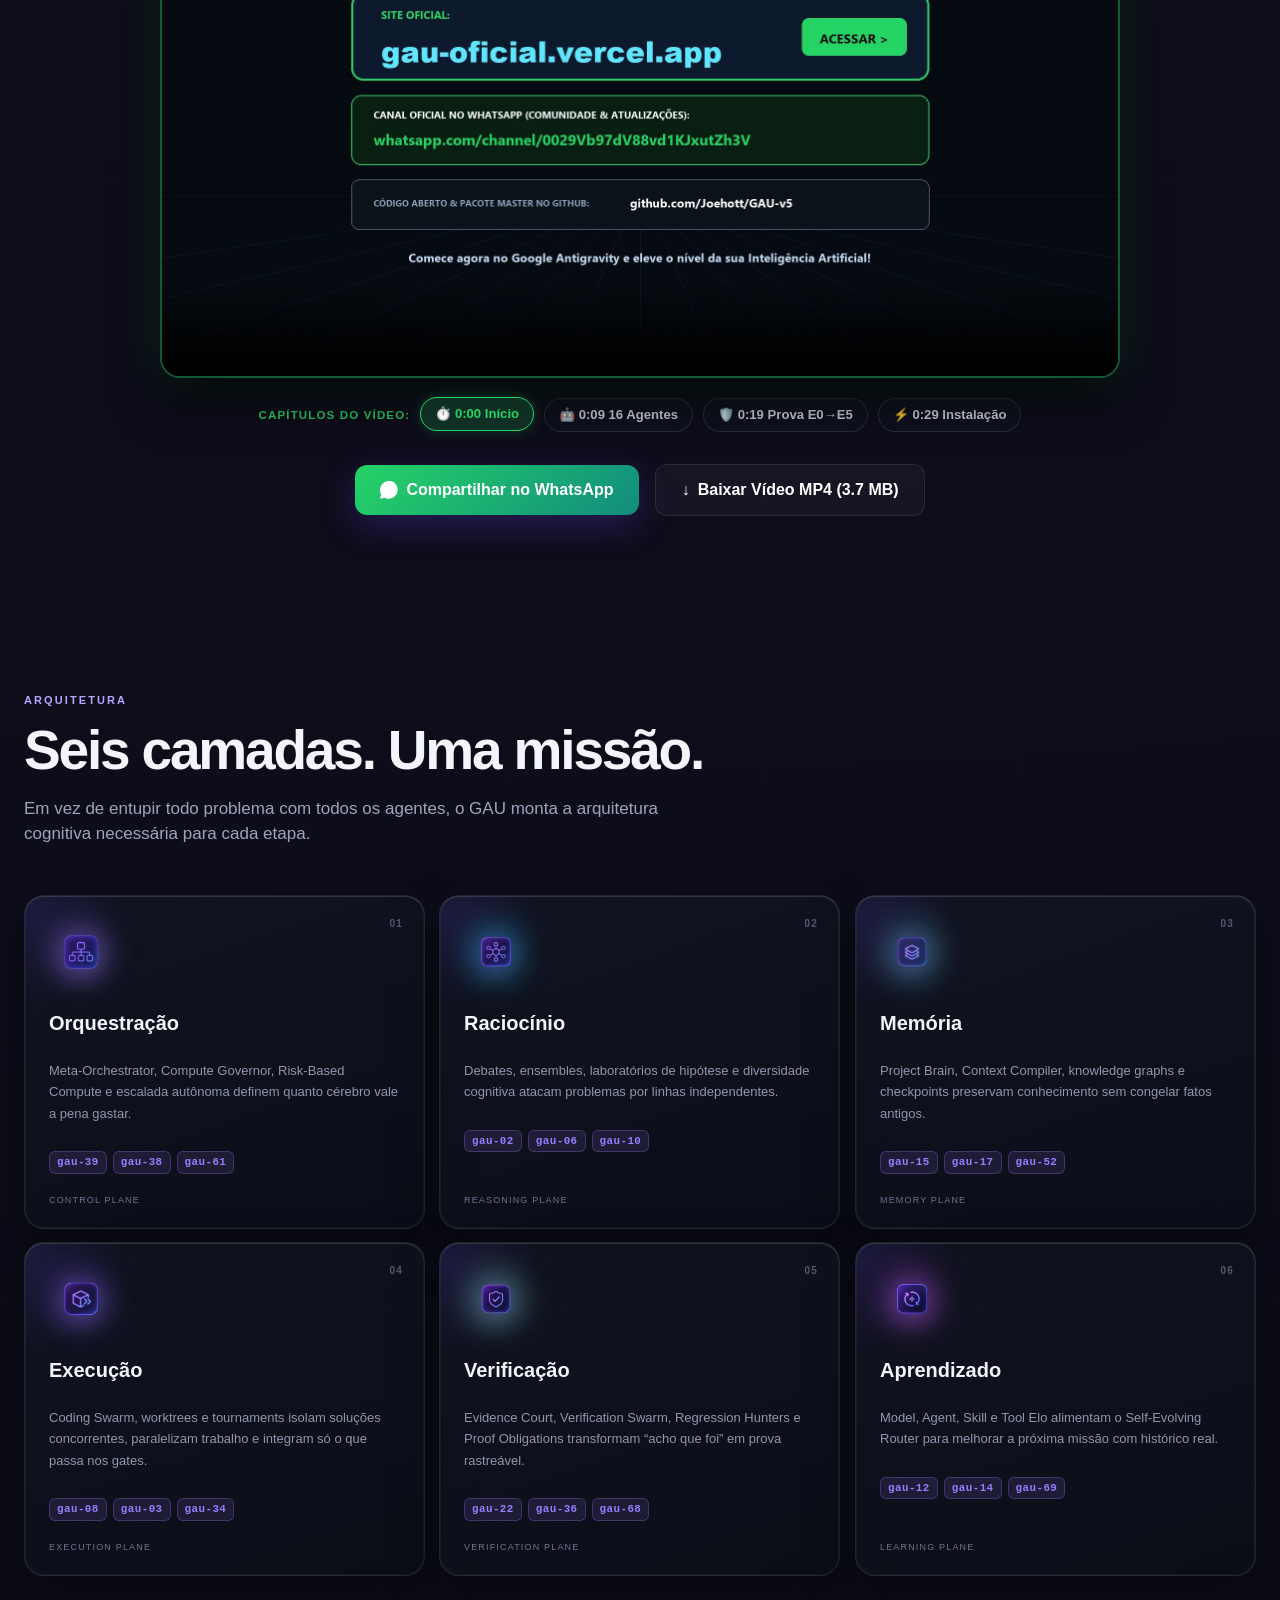
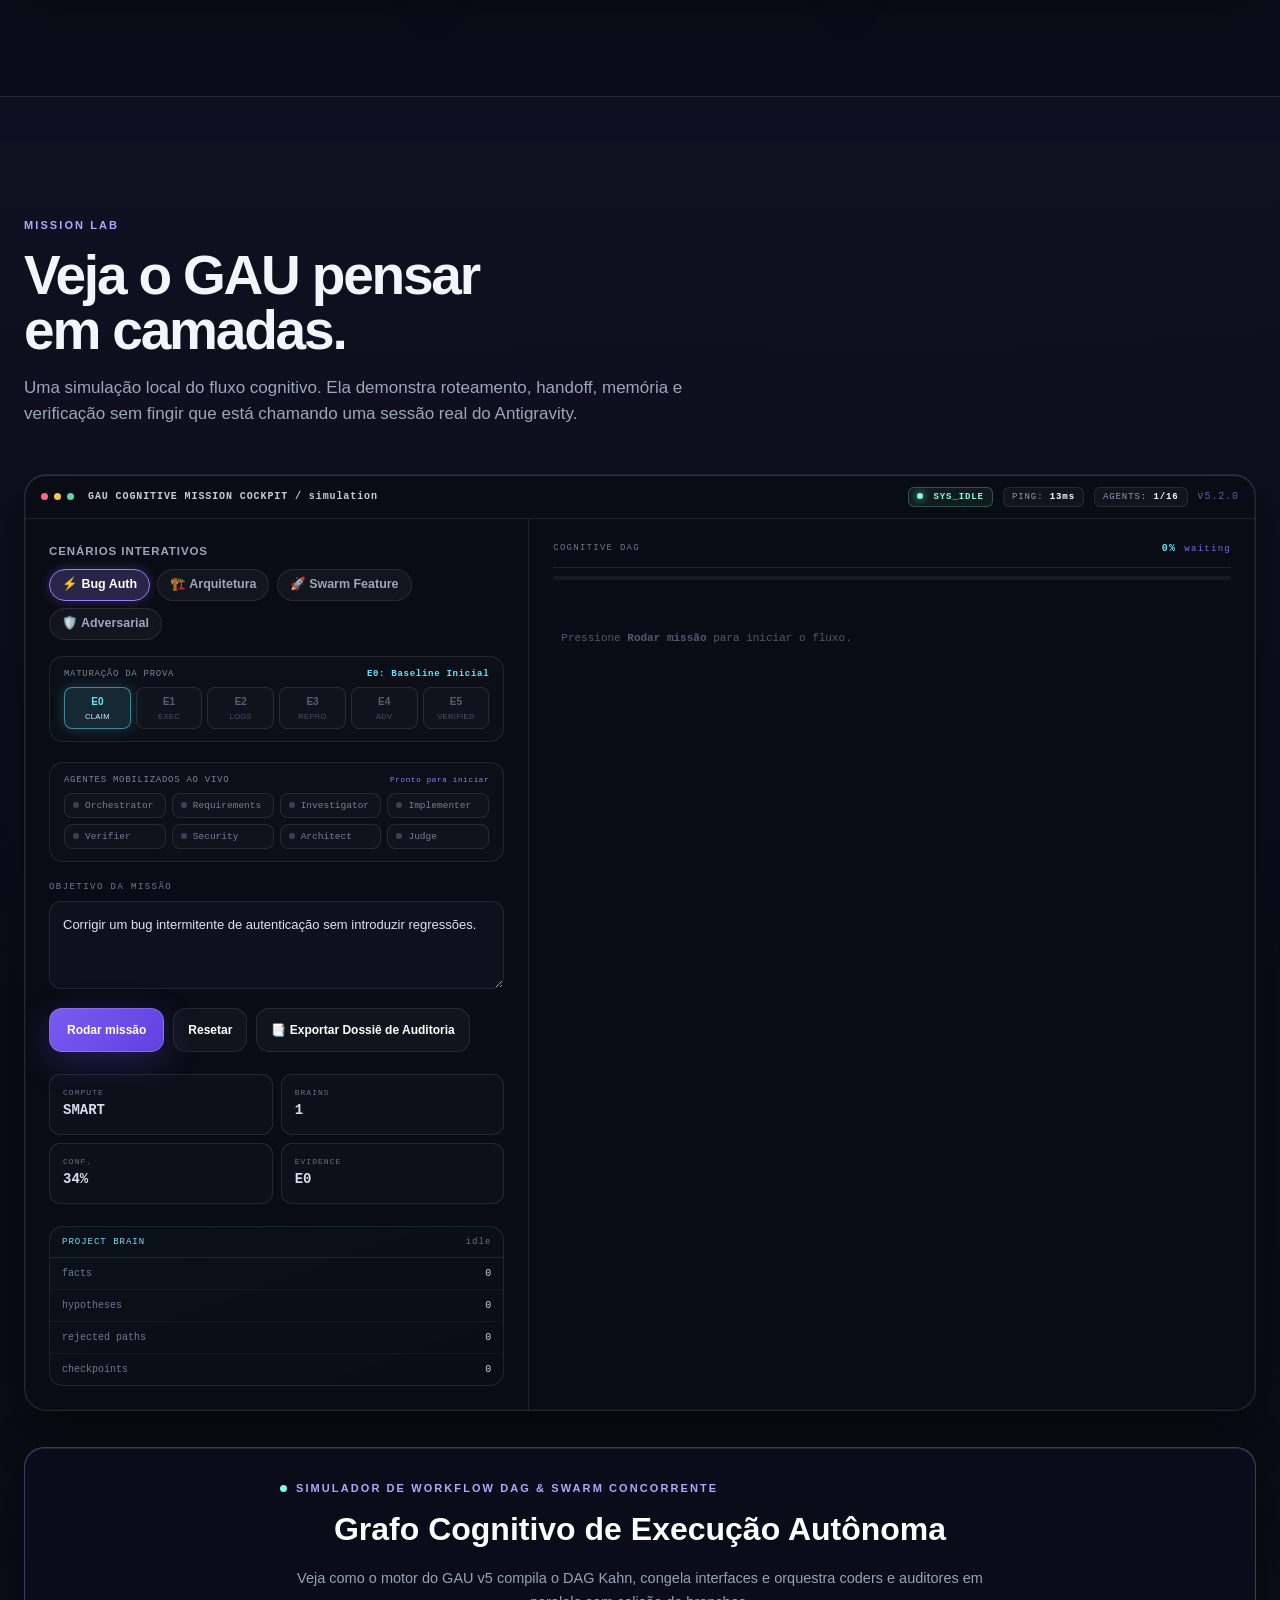
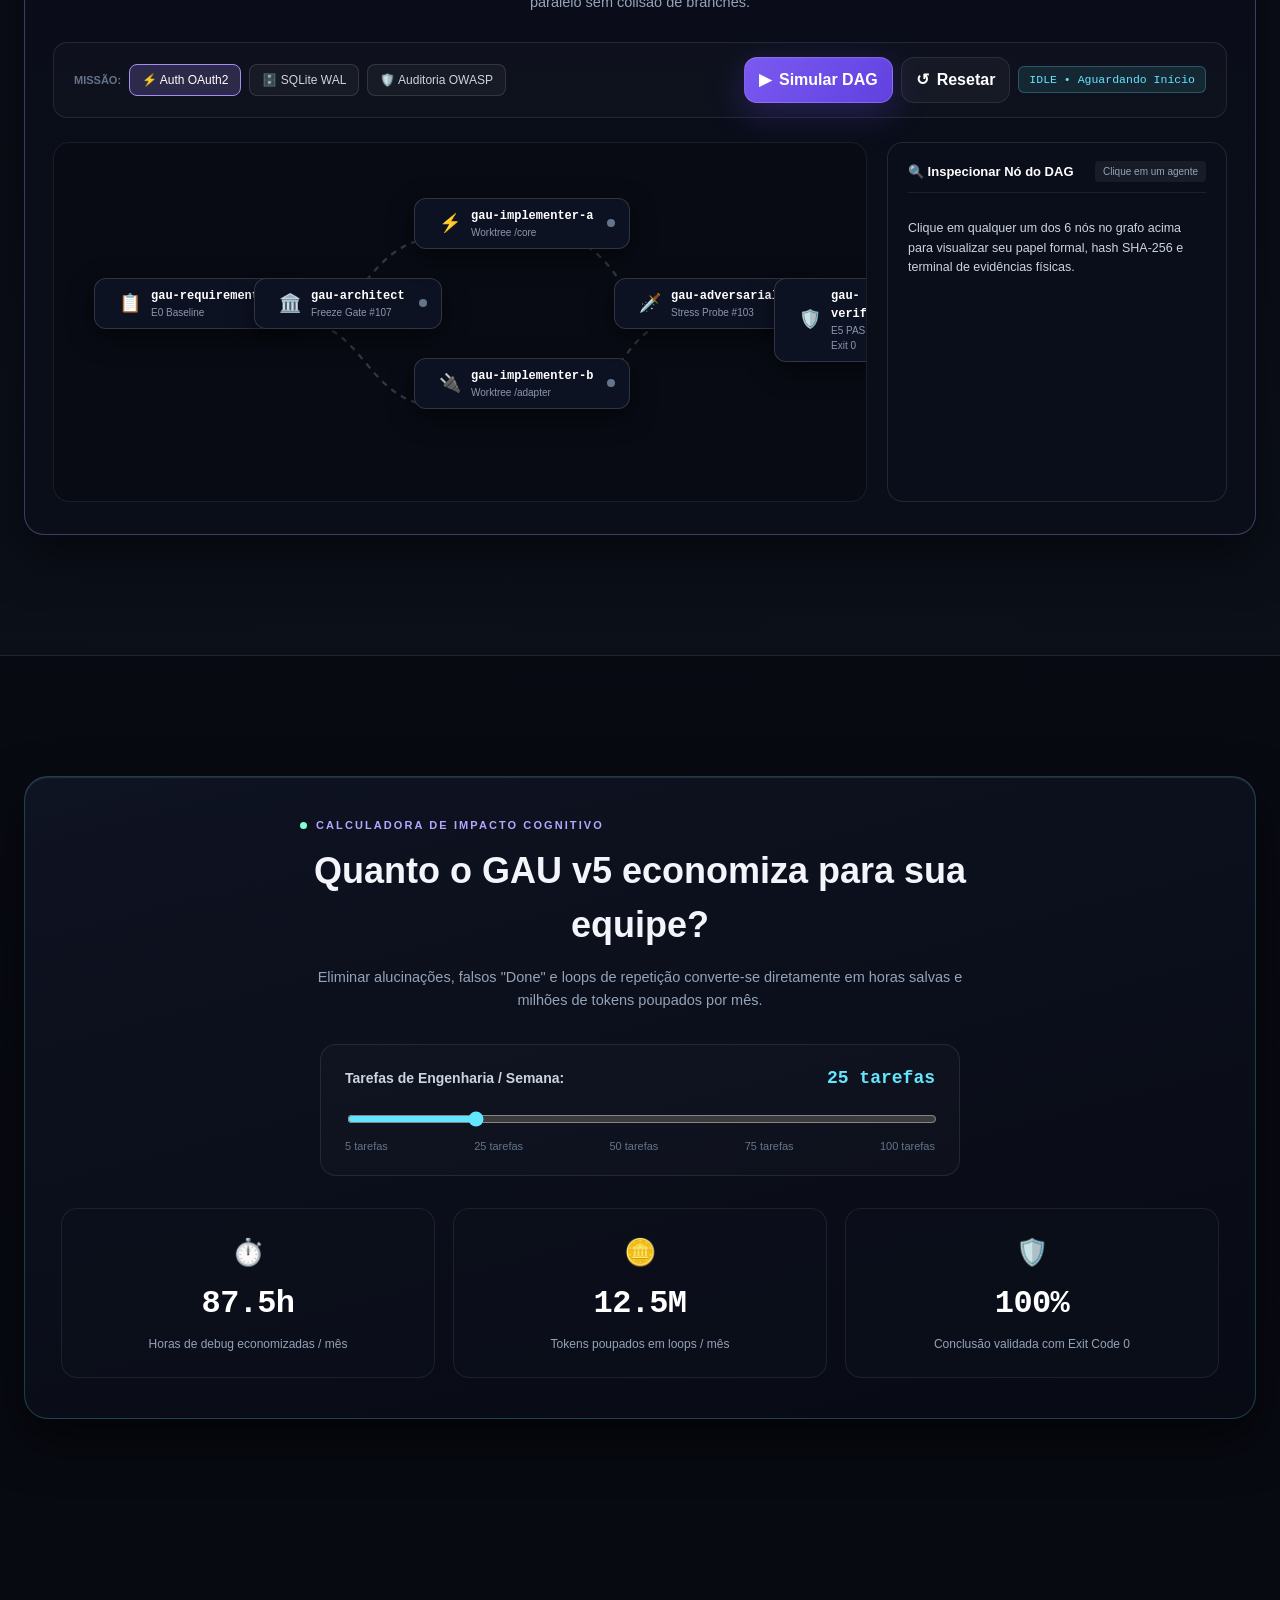
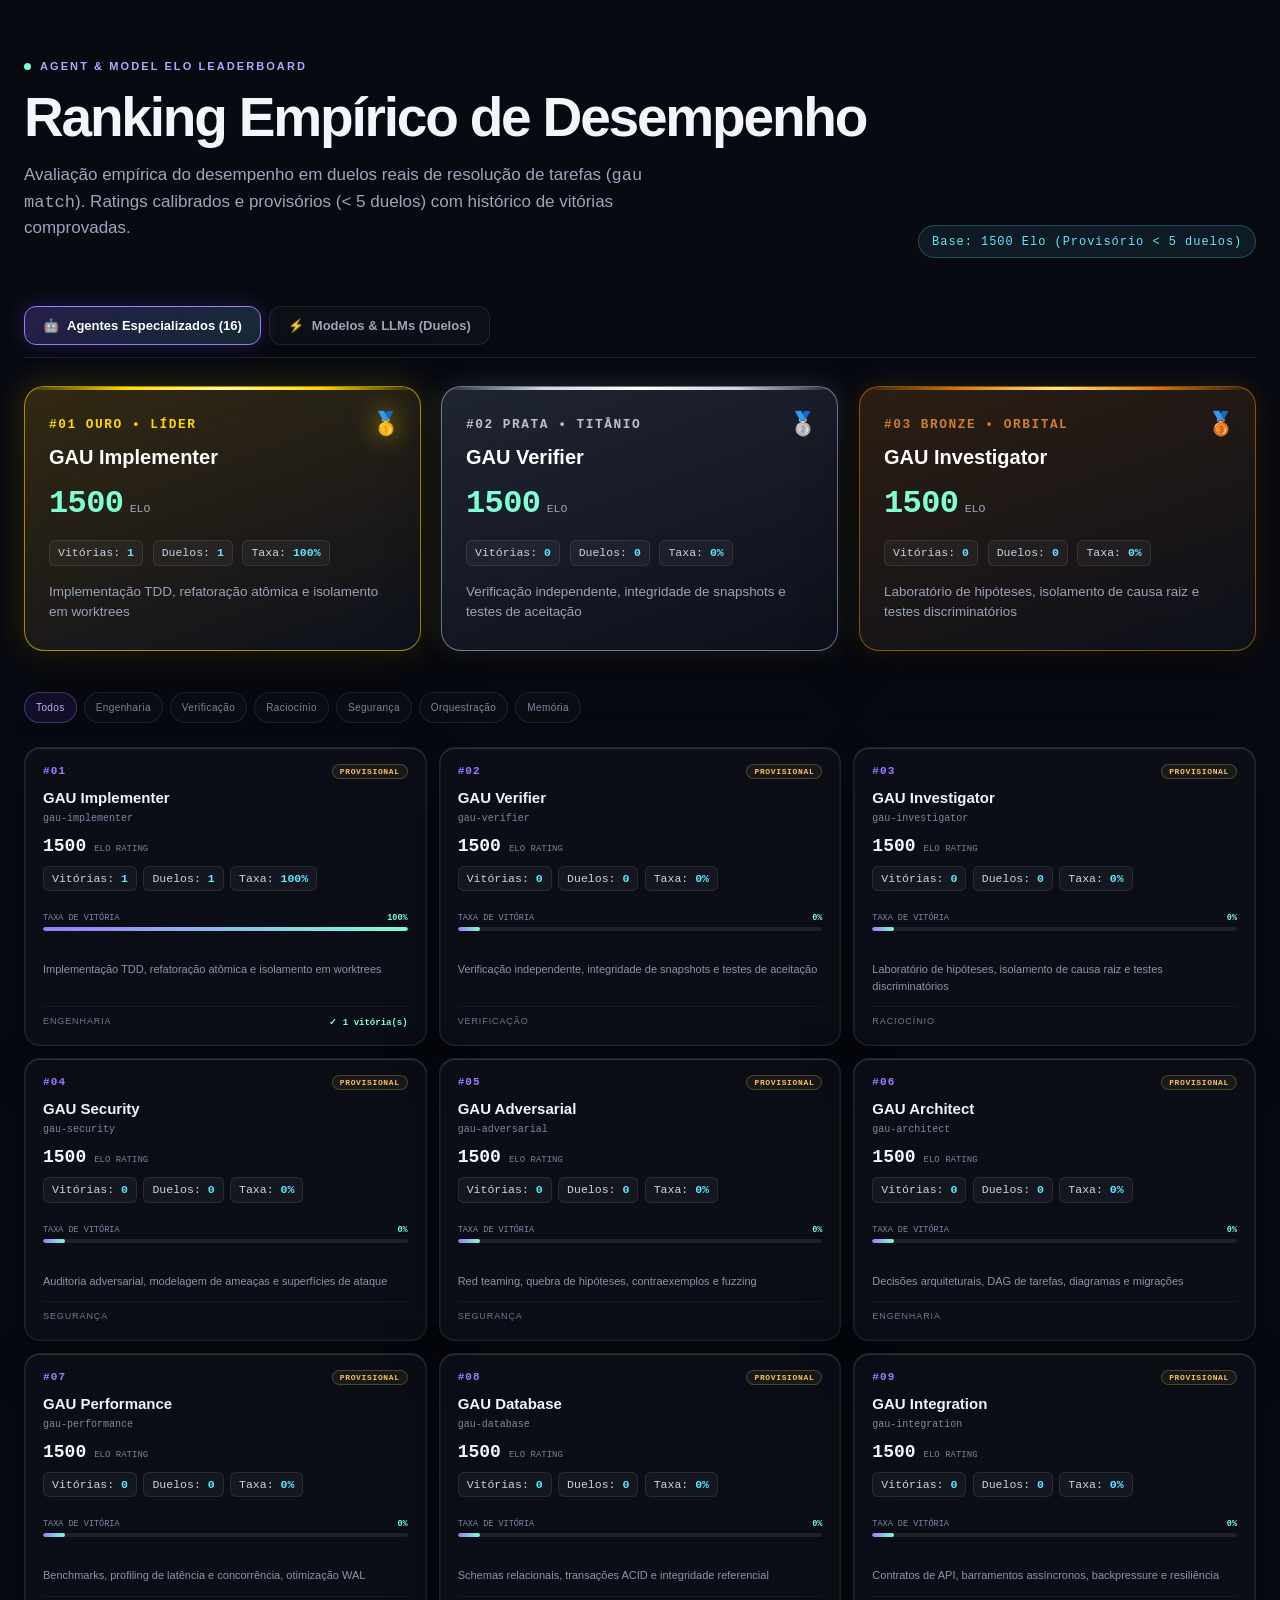
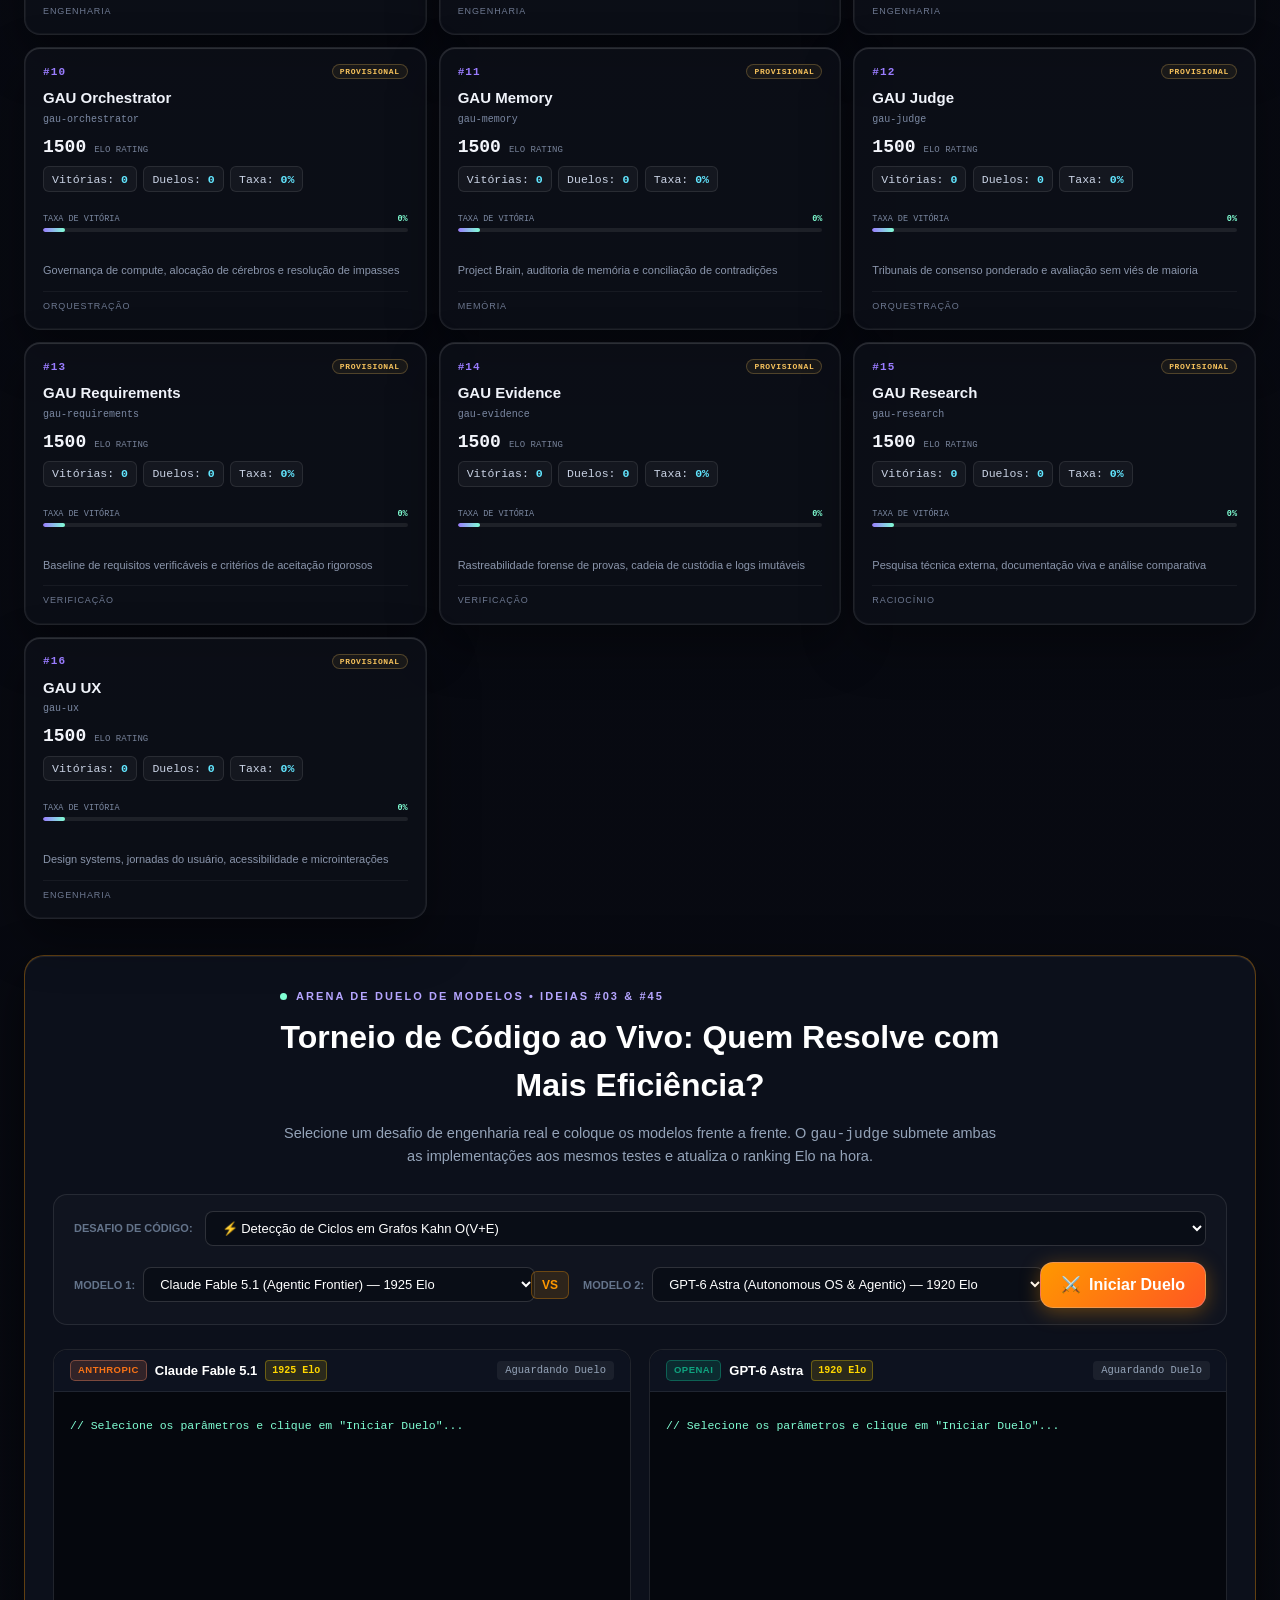
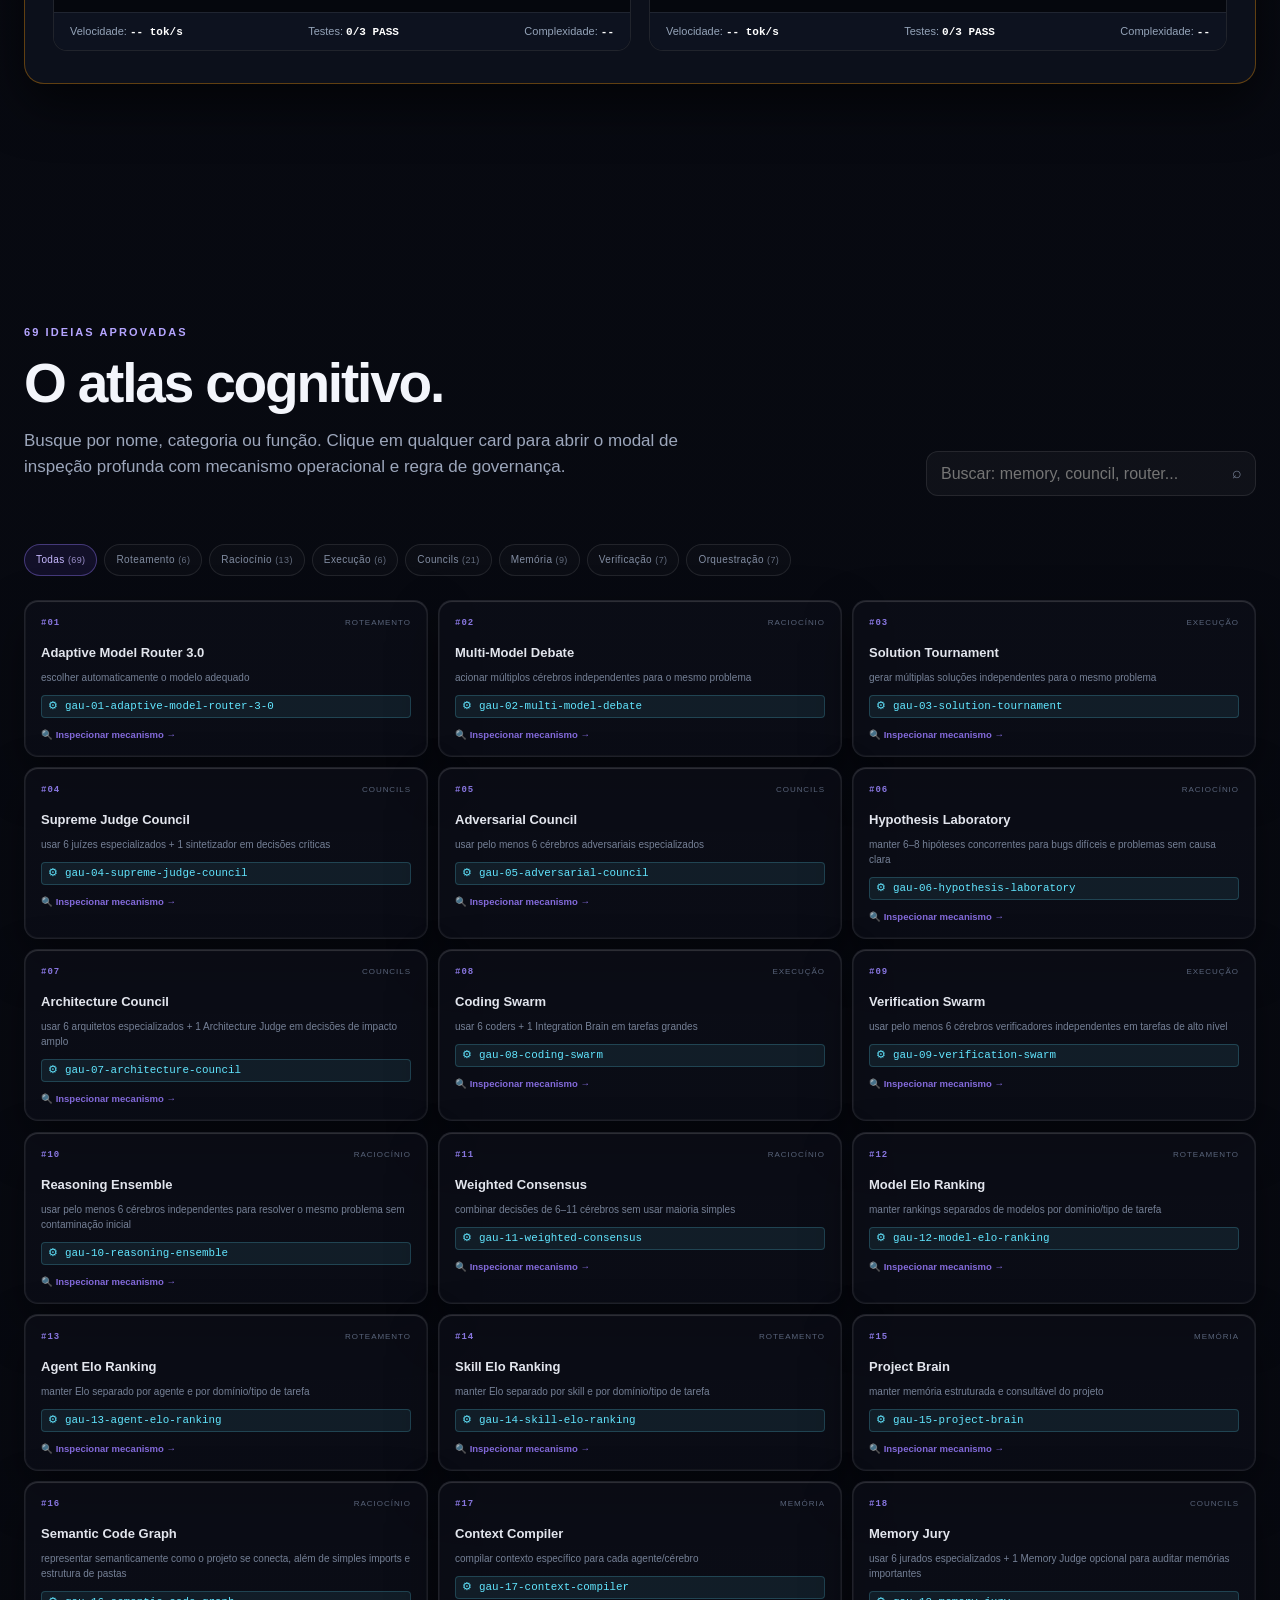
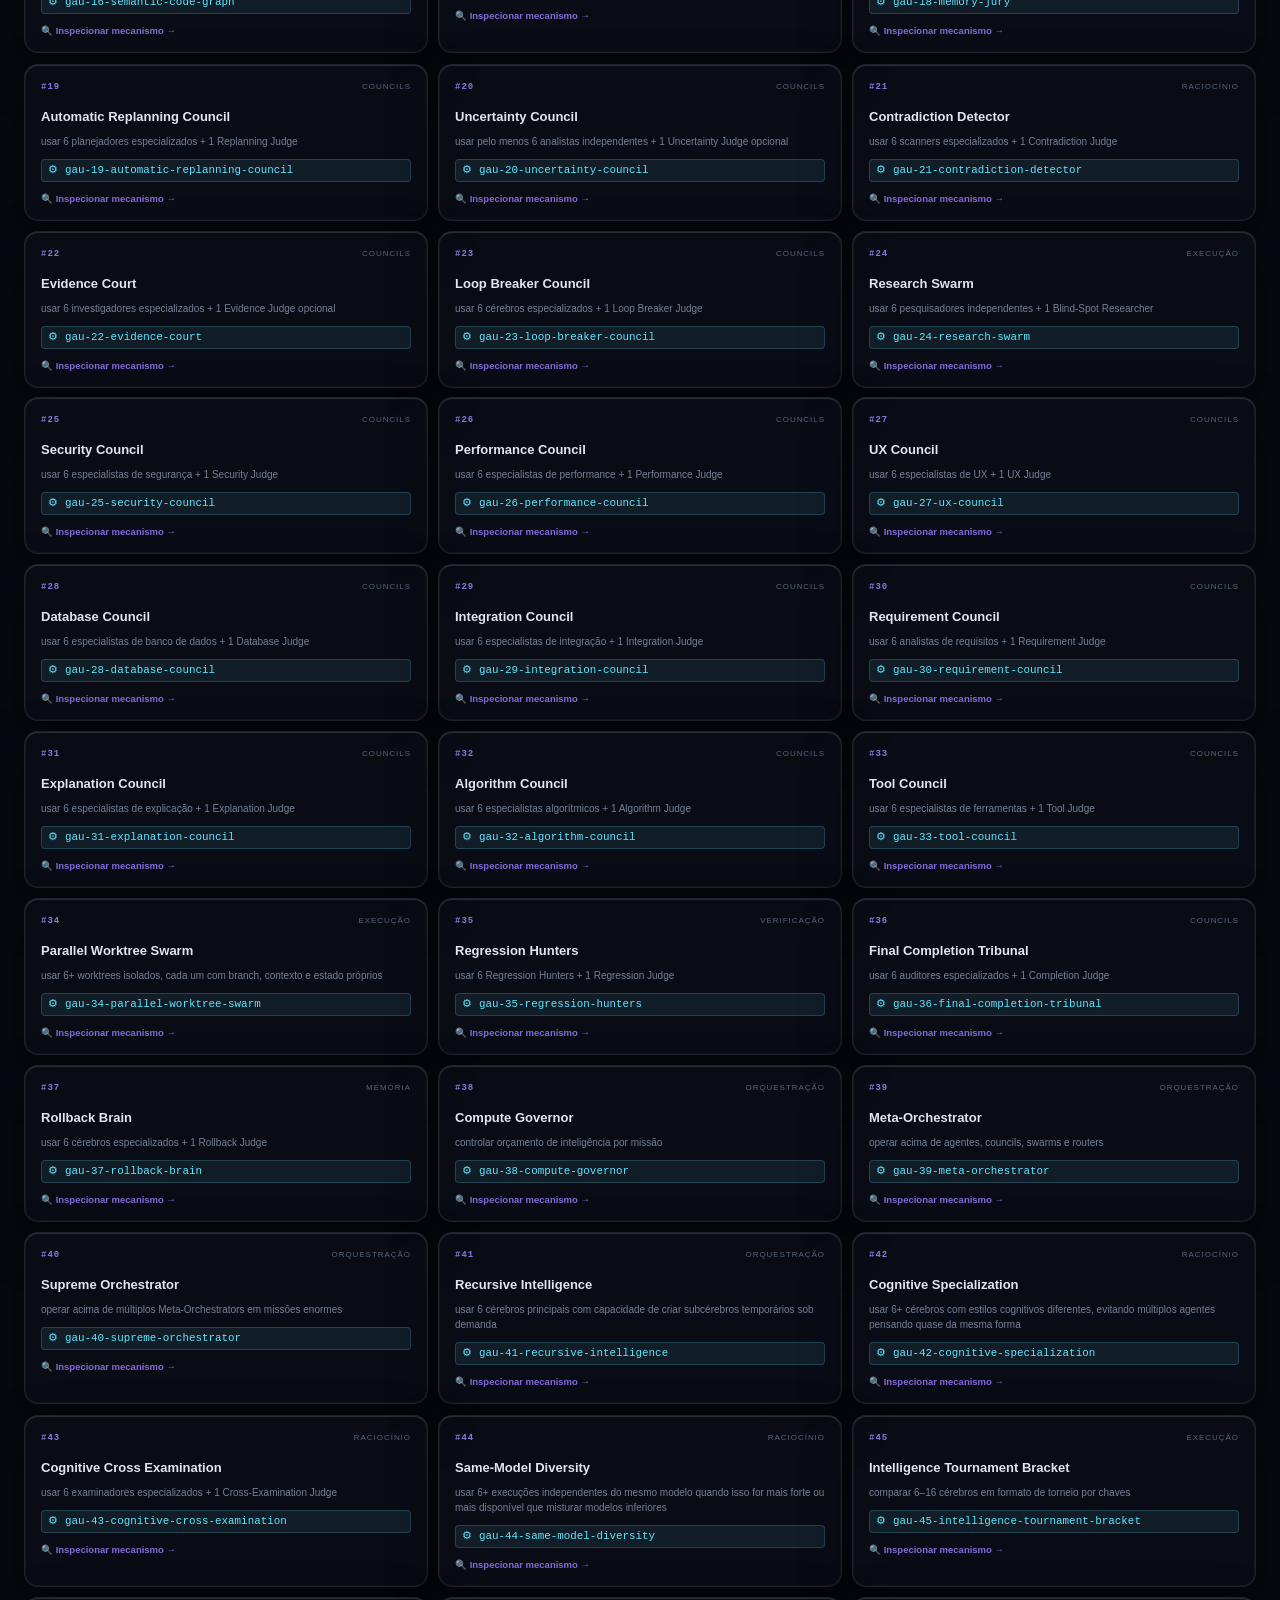
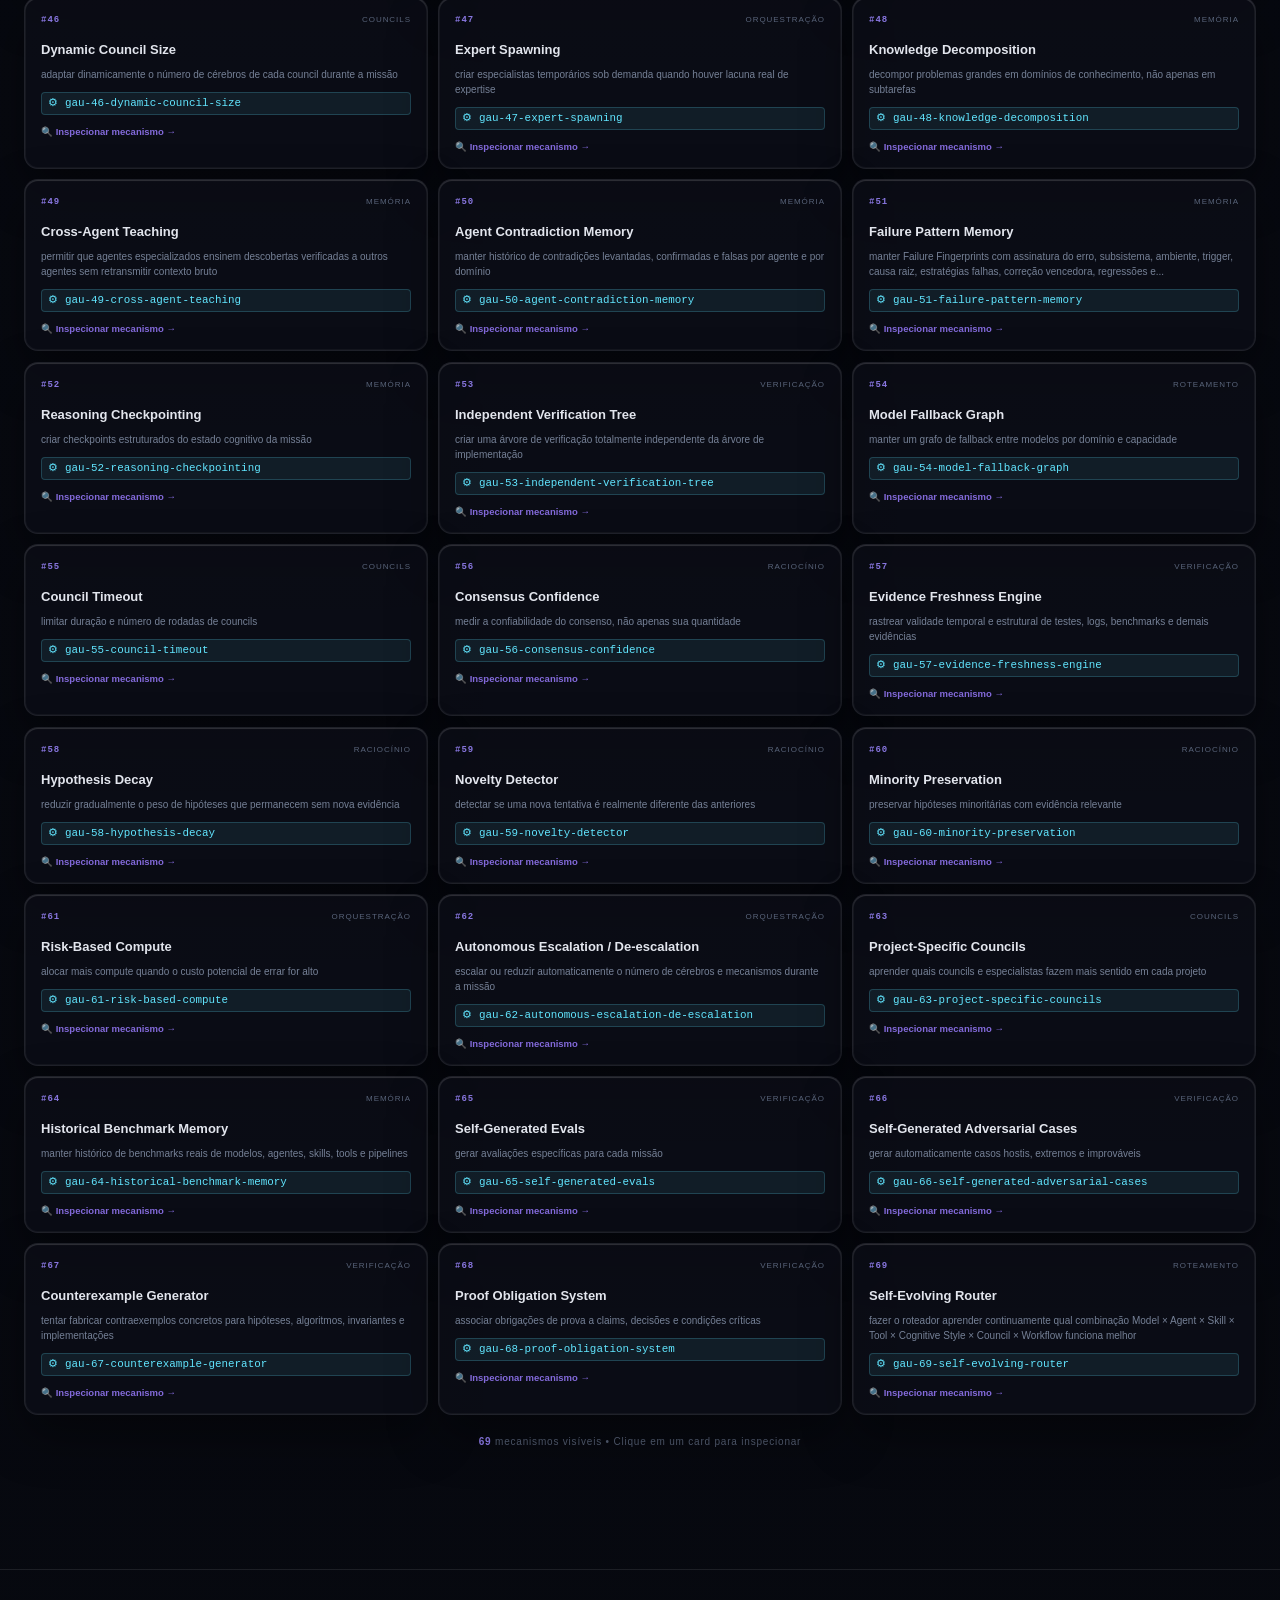
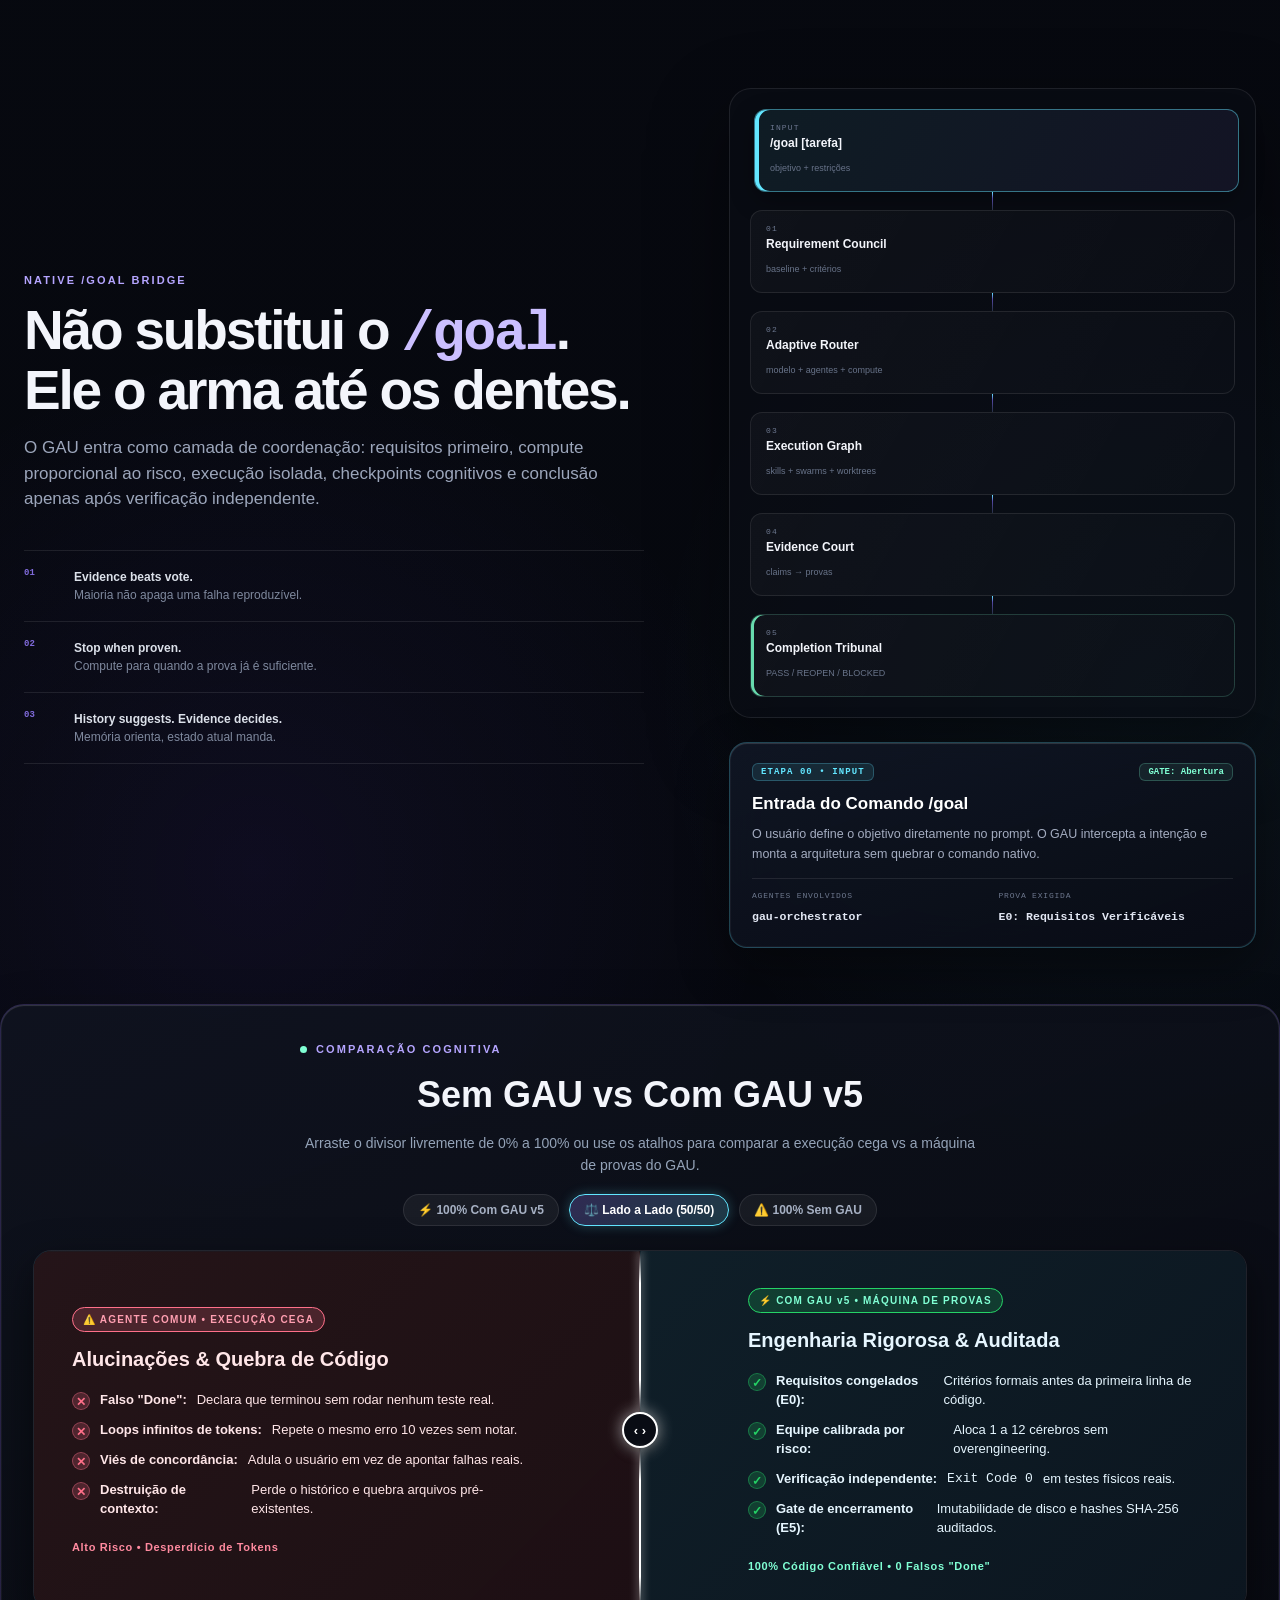
==== commit d787db66: "fix(site): remover integracao do discord e manter whatsapp 100% ativo" ====
--- a/index.html
+++ b/index.html
@@ -35,7 +35,7 @@
   <link rel="icon" href="assets/gau-icon.png" type="image/png" />
   <link rel="icon" href="assets/favicon.svg" type="image/svg+xml" />
   <link rel="manifest" href="site.webmanifest" />
-  <link rel="stylesheet" href="styles.css?v=5.5.4" />
+  <link rel="stylesheet" href="styles.css?v=5.5.5" />
 
   <!-- Vercel Web Analytics & Speed Insights -->
   <script>
@@ -74,35 +74,6 @@
     .whatsapp-modal.open,
     .whatsapp-modal.active {
       display: block !important;
-    }
-    .discord-floating {
-      position: fixed !important;
-      bottom: 26px !important;
-      left: 26px !important;
-      z-index: 99999 !important;
-      display: block !important;
-    }
-    @media (max-width: 768px) {
-      .discord-floating {
-        bottom: calc(76px + env(safe-area-inset-bottom, 0px)) !important;
-        left: 16px !important;
-      }
-    }
-    .discord-pulse-btn {
-      width: 58px !important;
-      height: 58px !important;
-      border-radius: 50% !important;
-      background: linear-gradient(135deg, #5865F2, #4752C4) !important;
-      border: none !important;
-      cursor: pointer !important;
-      display: grid !important;
-      place-items: center !important;
-      box-shadow: 0 8px 30px rgba(88, 101, 242, 0.45) !important;
-      position: relative !important;
-    }
-    .discord-modal.open,
-    .discord-modal.active {
-      display: flex !important;
     }
   </style>
 </head>
@@ -1228,10 +1199,6 @@
         <svg width="15" height="15" viewBox="0 0 24 24" fill="#25D366" style="vertical-align: middle; margin-right: 4px;"><path d="M12.031 6.172c-3.181 0-5.767 2.586-5.768 5.766-.001 1.298.38 2.27 1.019 3.287l-.582 2.128 2.182-.573c.978.58 1.911.928 3.145.929 3.178 0 5.767-2.587 5.768-5.766.001-3.187-2.575-5.77-5.764-5.771zm3.392 8.244c-.144.405-.837.774-1.17.824-.299.045-.677.063-1.092-.069-.252-.08-.575-.187-.988-.365-1.739-.751-2.874-2.502-2.961-2.617-.087-.116-.708-.94-.708-1.793s.448-1.273.607-1.446c.159-.173.346-.217.462-.217l.332.006c.106.005.249-.04.39.298.144.347.491 1.2.534 1.287.043.087.072.188.014.304-.058.116-.087.188-.173.289l-.26.304c-.087.086-.177.18-.076.354.101.174.449.741.964 1.201.662.591 1.221.774 1.394.86s.274.072.376-.043c.101-.116.433-.506.549-.68.116-.173.231-.145.39-.087s1.011.477 1.184.564.289.13.332.202c.043.072.043.419-.101.824zm-3.423-14.416c-6.627 0-12 5.373-12 12 0 2.126.556 4.12 1.528 5.856l-1.624 5.928 6.074-1.593c1.666.91 3.567 1.42 5.586 1.42 6.627 0 12-5.373 12-12 0-6.627-5.373-12-12-12z"/></svg>
         <span>WhatsApp</span>
       </a>
-      <a class="footer-discord-link" id="footerDiscordBtn" href="https://discord.com/channels/1553092110410842143/1553092190778032268" target="_blank" rel="noopener noreferrer" style="display: inline-flex; align-items: center; color: #5865F2;">
-        <svg width="15" height="15" viewBox="0 0 24 24" fill="#5865F2" style="vertical-align: middle; margin-right: 4px;"><path d="M20.317 4.37a19.791 19.791 0 0 0-4.885-1.515.074.074 0 0 0-.079.037c-.21.375-.444.864-.608 1.25a18.27 18.27 0 0 0-5.487 0 12.64 12.64 0 0 0-.617-1.25.077.077 0 0 0-.079-.037A19.736 19.736 0 0 0 3.677 4.37a.07.07 0 0 0-.032.027C.533 9.046-.32 13.58.099 18.057a.082.082 0 0 0 .031.057 19.9 19.9 0 0 0 5.993 3.03.078.078 0 0 0 .084-.028c.462-.63.874-1.295 1.226-1.994.021-.041.001-.09-.041-.106a13.107 13.107 0 0 1-1.872-.892.077.077 0 0 1-.008-.128 10.2 10.2 0 0 0 .372-.292.074.074 0 0 1 .077-.01c3.929 1.793 8.18 1.793 12.061 0a.074.074 0 0 1 .078.01c.12.098.246.198.373.292a.077.077 0 0 1-.006.127 12.299 12.299 0 0 1-1.873.894.077.077 0 0 0-.041.107c.36.698.772 1.362 1.225 1.993a.076.076 0 0 0 .084.028 19.839 19.839 0 0 0 6.002-3.03.077.077 0 0 0 .032-.054c.5-5.177-.838-9.674-3.549-13.66a.061.061 0 0 0-.031-.028z"/></svg>
-        <span>Discord Oficial</span>
-      </a>
       <a href="https://github.com/Joehott/GAU-v5" target="_blank" rel="noopener noreferrer">GitHub ↗</a>
       <a href="#top">Voltar ao topo ↑</a>
     </div>
@@ -1302,92 +1269,6 @@
       </div>
     </div>
   </div>
-
-  <!-- Floating Discord Action Widget & Interactive Modal (Onde aponta a seta: Canto Inferior Esquerdo) -->
-  <div class="discord-floating" id="discordFloating">
-    <div class="discord-tooltip" id="discordTooltip">
-      <span>Comunidade Oficial no Discord! 🎮💬</span>
-      <button class="discord-tooltip-close" id="discordTooltipClose" aria-label="Fechar">&times;</button>
-    </div>
-    <button class="discord-pulse-btn" id="discordToggleBtn" aria-label="Abrir Discord da Comunidade" title="Discord Oficial GAU v5">
-      <span class="discord-pulse-ring"></span>
-      <svg width="28" height="28" viewBox="0 0 24 24" fill="#ffffff">
-        <path d="M20.317 4.37a19.791 19.791 0 0 0-4.885-1.515.074.074 0 0 0-.079.037c-.21.375-.444.864-.608 1.25a18.27 18.27 0 0 0-5.487 0 12.64 12.64 0 0 0-.617-1.25.077.077 0 0 0-.079-.037A19.736 19.736 0 0 0 3.677 4.37a.07.07 0 0 0-.032.027C.533 9.046-.32 13.58.099 18.057a.082.082 0 0 0 .031.057 19.9 19.9 0 0 0 5.993 3.03.078.078 0 0 0 .084-.028c.462-.63.874-1.295 1.226-1.994.021-.041.001-.09-.041-.106a13.107 13.107 0 0 1-1.872-.892.077.077 0 0 1-.008-.128 10.2 10.2 0 0 0 .372-.292.074.074 0 0 1 .077-.01c3.929 1.793 8.18 1.793 12.061 0a.074.074 0 0 1 .078.01c.12.098.246.198.373.292a.077.077 0 0 1-.006.127 12.299 12.299 0 0 1-1.873.894.077.077 0 0 0-.041.107c.36.698.772 1.362 1.225 1.993a.076.076 0 0 0 .084.028 19.839 19.839 0 0 0 6.002-3.03.077.077 0 0 0 .032-.054c.5-5.177-.838-9.674-3.549-13.66a.061.061 0 0 0-.031-.028zM8.02 15.33c-1.183 0-2.157-1.085-2.157-2.419 0-1.333.956-2.419 2.157-2.419 1.21 0 2.176 1.096 2.157 2.42 0 1.333-.956 2.418-2.157 2.418zm7.975 0c-1.183 0-2.157-1.085-2.157-2.419 0-1.333.955-2.419 2.157-2.419 1.21 0 2.176 1.096 2.157 2.42 0 1.333-.946 2.418-2.157 2.418z"/>
-      </svg>
-    </button>
-
-    <div class="discord-modal" id="discordModal">
-      <div class="discord-modal-head">
-        <div class="discord-head-info">
-          <div class="discord-avatar">
-            <img src="assets/gau-avatar.png" alt="GAU v5" width="40" height="40">
-            <span class="discord-online-indicator"></span>
-          </div>
-          <div>
-            <strong>Comunidade Oficial GAU v5</strong>
-            <small>Discord • Suporte & Devs</small>
-          </div>
-        </div>
-        <button class="discord-close-btn" id="discordCloseBtn" aria-label="Fechar">&times;</button>
-      </div>
-      <div class="discord-modal-body">
-        <div class="discord-chat-bubble">
-          <div class="discord-bubble-sender">
-            <svg width="14" height="14" viewBox="0 0 24 24" fill="#5865F2"><path d="M20.317 4.37a19.791 19.791 0 0 0-4.885-1.515.074.074 0 0 0-.079.037c-.21.375-.444.864-.608 1.25a18.27 18.27 0 0 0-5.487 0 12.64 12.64 0 0 0-.617-1.25.077.077 0 0 0-.079-.037A19.736 19.736 0 0 0 3.677 4.37a.07.07 0 0 0-.032.027C.533 9.046-.32 13.58.099 18.057a.082.082 0 0 0 .031.057 19.9 19.9 0 0 0 5.993 3.03.078.078 0 0 0 .084-.028c.462-.63.874-1.295 1.226-1.994.021-.041.001-.09-.041-.106a13.107 13.107 0 0 1-1.872-.892.077.077 0 0 1-.008-.128 10.2 10.2 0 0 0 .372-.292.074.074 0 0 1 .077-.01c3.929 1.793 8.18 1.793 12.061 0a.074.074 0 0 1 .078.01c.12.098.246.198.373.292a.077.077 0 0 1-.006.127 12.299 12.299 0 0 1-1.873.894.077.077 0 0 0-.041.107c.36.698.772 1.362 1.225 1.993a.076.076 0 0 0 .084.028 19.839 19.839 0 0 0 6.002-3.03.077.077 0 0 0 .032-.054c.5-5.177-.838-9.674-3.549-13.66a.061.061 0 0 0-.031-.028z"/></svg>
-            <span>GAU v5 Comunidade Oficial</span>
-          </div>
-          <p>Bem-vindo à nossa comunidade no Discord! Aqui você encontra programadores, novidades e suporte para o ecossistema GAU v5.</p>
-        </div>
-
-        <!-- ALERTA GIGANTE: NÃO USE CALL -->
-        <div class="discord-rules-alert">
-          <div class="discord-rules-alert-head">
-            <span class="rules-alert-icon">🚫</span>
-            <strong>REGRA OBRIGATÓRIA: NÃO USE CALL!</strong>
-          </div>
-          <p>Nosso suporte e comunidade operam <strong>100% via CHAT e TEXTO</strong>. Chamadas de voz estão permanentemente desativadas para que todas as dúvidas, comandos e códigos fiquem registrados para todos!</p>
-        </div>
-
-        <!-- GUIA DE CANAIS -->
-        <div class="discord-channels-list">
-          <div class="discord-chan-item">
-            <span class="chan-hash">#</span>
-            <div class="chan-info">
-              <strong>duvidas-gau</strong>
-              <small>Perguntas sobre agentes, skills e /goal</small>
-            </div>
-          </div>
-          <div class="discord-chan-item">
-            <span class="chan-hash">#</span>
-            <div class="chan-info">
-              <strong>suporte-tecnico</strong>
-              <small>Resolução de erros com logs e evidências</small>
-            </div>
-          </div>
-          <div class="discord-chan-item">
-            <span class="chan-hash">#</span>
-            <div class="chan-info">
-              <strong>chat-geral</strong>
-              <small>Bate-papo da comunidade (apenas texto)</small>
-            </div>
-          </div>
-          <div class="discord-chan-item">
-            <span class="chan-hash">#</span>
-            <div class="chan-info">
-              <strong>avisos-e-regras</strong>
-              <small>Atualizações oficiais e novidades</small>
-            </div>
-          </div>
-        </div>
-
-        <a class="discord-join-btn" id="discordJoinBtn" href="https://discord.com/channels/1553092110410842143/1553092190778032268" target="_blank" rel="noopener noreferrer">
-          <svg width="20" height="20" viewBox="0 0 24 24" fill="currentColor"><path d="M20.317 4.37a19.791 19.791 0 0 0-4.885-1.515.074.074 0 0 0-.079.037c-.21.375-.444.864-.608 1.25a18.27 18.27 0 0 0-5.487 0 12.64 12.64 0 0 0-.617-1.25.077.077 0 0 0-.079-.037A19.736 19.736 0 0 0 3.677 4.37a.07.07 0 0 0-.032.027C.533 9.046-.32 13.58.099 18.057a.082.082 0 0 0 .031.057 19.9 19.9 0 0 0 5.993 3.03.078.078 0 0 0 .084-.028c.462-.63.874-1.295 1.226-1.994.021-.041.001-.09-.041-.106a13.107 13.107 0 0 1-1.872-.892.077.077 0 0 1-.008-.128 10.2 10.2 0 0 0 .372-.292.074.074 0 0 1 .077-.01c3.929 1.793 8.18 1.793 12.061 0a.074.074 0 0 1 .078.01c.12.098.246.198.373.292a.077.077 0 0 1-.006.127 12.299 12.299 0 0 1-1.873.894.077.077 0 0 0-.041.107c.36.698.772 1.362 1.225 1.993a.076.076 0 0 0 .084.028 19.839 19.839 0 0 0 6.002-3.03.077.077 0 0 0 .032-.054c.5-5.177-.838-9.674-3.549-13.66a.061.061 0 0 0-.031-.028z"/></svg>
-          <span>Entrar no Discord Oficial GAU v5 ↗</span>
-        </a>
-      </div>
-    </div>
-  </div>
-
   <!-- Mobile Bottom Navigation Dock (Native App Style) -->
   <nav class="mobile-bottom-dock" aria-label="Navegação inferior mobile">
     <a href="#top" class="dock-item active" id="dockHome">
@@ -1572,7 +1453,7 @@
 
   <div id="toastNotification" class="toast-notification" aria-live="polite"></div>
 
-  <script src="ideas.js?v=5.5.4"></script>
-  <script src="app.js?v=5.5.4"></script>
+  <script src="ideas.js?v=5.5.5"></script>
+  <script src="app.js?v=5.5.5"></script>
 </body>
 </html>
--- a/styles.css
+++ b/styles.css
@@ -813,304 +813,6 @@
   transform: translateY(-1px);
   box-shadow: 0 6px 24px rgba(37, 211, 102, 0.6);
 }
-
-/* ==========================================================================
-   FLOATING DISCORD BUTTON & INTERACTIVE MODAL (CANTO INFERIOR ESQUERDO)
-   ========================================================================== */
-.discord-floating {
-  position: fixed;
-  bottom: 26px;
-  left: 26px;
-  z-index: 9999;
-}
-.discord-pulse-btn {
-  width: 58px;
-  height: 58px;
-  border-radius: 50%;
-  background: linear-gradient(135deg, #5865F2, #4752C4);
-  border: none;
-  cursor: pointer;
-  display: grid;
-  place-items: center;
-  box-shadow: 0 8px 30px rgba(88, 101, 242, 0.45);
-  position: relative;
-  transition: transform 0.25s cubic-bezier(0.175, 0.885, 0.32, 1.275);
-}
-.discord-pulse-btn:hover {
-  transform: scale(1.08);
-}
-.discord-pulse-ring {
-  position: absolute;
-  inset: -6px;
-  border-radius: 50%;
-  border: 2px solid rgba(88, 101, 242, 0.55);
-  animation: pulseRingDiscord 2s infinite ease-out;
-  pointer-events: none;
-}
-@keyframes pulseRingDiscord {
-  0% { transform: scale(0.95); opacity: 1; }
-  100% { transform: scale(1.35); opacity: 0; }
-}
-
-.discord-tooltip {
-  position: absolute;
-  left: 70px;
-  top: 12px;
-  background: rgba(14, 18, 30, 0.95);
-  border: 1px solid rgba(88, 101, 242, 0.35);
-  color: #fff;
-  font-size: 11px;
-  font-weight: 700;
-  padding: 6px 10px;
-  border-radius: 8px;
-  box-shadow: 0 8px 24px rgba(0, 0, 0, 0.5);
-  display: flex;
-  align-items: center;
-  gap: 8px;
-  white-space: nowrap;
-  backdrop-filter: blur(12px);
-  animation: tooltipFadeDiscord 0.4s ease forwards;
-}
-@keyframes tooltipFadeDiscord {
-  from { opacity: 0; transform: translateX(-8px); }
-  to { opacity: 1; transform: translateX(0); }
-}
-.discord-tooltip-close {
-  background: none;
-  border: none;
-  color: #798ba7;
-  cursor: pointer;
-  font-size: 14px;
-  line-height: 1;
-  padding: 0;
-}
-.discord-tooltip-close:hover {
-  color: #fff;
-}
-
-.discord-modal {
-  position: absolute;
-  bottom: 74px;
-  left: 0;
-  width: 370px;
-  max-width: calc(100vw - 32px);
-  background: rgba(12, 16, 27, 0.98);
-  border: 1px solid rgba(88, 101, 242, 0.3);
-  border-radius: 20px;
-  box-shadow: 0 24px 60px rgba(0, 0, 0, 0.8), 0 0 30px rgba(88, 101, 242, 0.15);
-  backdrop-filter: blur(24px);
-  overflow: hidden;
-  display: none;
-  transform-origin: bottom left;
-}
-.discord-modal.open,
-.discord-modal.active {
-  display: flex !important;
-  flex-direction: column;
-  animation: modalInDiscord 0.28s cubic-bezier(0.16, 1, 0.3, 1) forwards;
-}
-@keyframes modalInDiscord {
-  from { opacity: 0; transform: scale(0.92) translateY(12px); }
-  to { opacity: 1; transform: scale(1) translateY(0); }
-}
-
-.discord-modal-head {
-  padding: 12px 16px;
-  background: linear-gradient(135deg, #5865F2, #404eed);
-  color: #fff;
-  display: flex;
-  justify-content: space-between;
-  align-items: center;
-}
-.discord-head-info {
-  display: flex;
-  align-items: center;
-  gap: 10px;
-}
-.discord-avatar {
-  position: relative;
-  width: 40px;
-  height: 40px;
-  border-radius: 50%;
-  background: #080b12;
-  display: grid;
-  place-items: center;
-  border: 2px solid #5865F2;
-  box-shadow: 0 0 14px rgba(88, 101, 242, 0.45);
-  flex-shrink: 0;
-}
-.discord-avatar img {
-  width: 100%;
-  height: 100%;
-  border-radius: 50%;
-  display: block;
-}
-.discord-online-indicator {
-  position: absolute;
-  bottom: -1px;
-  right: -1px;
-  width: 11px;
-  height: 11px;
-  background: #23a55a;
-  border: 2px solid #404eed;
-  border-radius: 50%;
-  box-shadow: 0 0 6px #23a55a;
-}
-.discord-head-info strong {
-  display: block;
-  font-size: 13px;
-  line-height: 1.2;
-}
-.discord-head-info small {
-  display: block;
-  font-size: 10px;
-  color: rgba(255, 255, 255, 0.88);
-}
-.discord-close-btn {
-  background: none;
-  border: none;
-  color: #fff;
-  font-size: 22px;
-  cursor: pointer;
-  line-height: 1;
-  opacity: 0.85;
-  transition: opacity 0.2s ease;
-}
-.discord-close-btn:hover {
-  opacity: 1;
-}
-
-.discord-modal-body {
-  padding: 14px 16px 16px;
-  display: flex;
-  flex-direction: column;
-  gap: 12px;
-  background: radial-gradient(circle at bottom, rgba(88, 101, 242, 0.05), transparent 70%), #0d121f;
-}
-.discord-chat-bubble {
-  border-radius: 14px;
-  padding: 12px 14px;
-  position: relative;
-  word-break: break-word;
-  background: #192238;
-  border-bottom-left-radius: 2px;
-  border: 1px solid rgba(255, 255, 255, 0.08);
-}
-.discord-bubble-sender {
-  display: flex;
-  align-items: center;
-  gap: 5px;
-  margin-bottom: 5px;
-  font-size: 10.5px;
-  color: #9a8bff;
-  font-weight: 700;
-}
-.discord-chat-bubble p {
-  margin: 0;
-  font-size: 12px;
-  line-height: 1.5;
-  color: #e2e8f0;
-}
-
-/* ALERTA REGRAS DISCORD (NÃO USE CALL) */
-.discord-rules-alert {
-  background: linear-gradient(135deg, rgba(237, 66, 69, 0.15), rgba(240, 71, 71, 0.08));
-  border: 1px solid rgba(237, 66, 69, 0.4);
-  border-radius: 12px;
-  padding: 11px 13px;
-  box-shadow: 0 4px 16px rgba(237, 66, 69, 0.15);
-}
-.discord-rules-alert-head {
-  display: flex;
-  align-items: center;
-  gap: 7px;
-  margin-bottom: 4px;
-}
-.rules-alert-icon {
-  font-size: 15px;
-  line-height: 1;
-}
-.discord-rules-alert-head strong {
-  font-size: 11.5px;
-  color: #ff6b6e;
-  font-weight: 800;
-  letter-spacing: 0.02em;
-}
-.discord-rules-alert p {
-  margin: 0;
-  font-size: 11px;
-  line-height: 1.45;
-  color: #cbd5e1;
-}
-.discord-rules-alert p strong {
-  color: #fff;
-}
-
-/* LISTA DE CANAIS */
-.discord-channels-list {
-  display: flex;
-  flex-direction: column;
-  gap: 6px;
-  background: rgba(255, 255, 255, 0.02);
-  border: 1px solid rgba(255, 255, 255, 0.06);
-  border-radius: 12px;
-  padding: 8px 10px;
-}
-.discord-chan-item {
-  display: flex;
-  align-items: center;
-  gap: 8px;
-  padding: 5px 8px;
-  border-radius: 8px;
-  background: rgba(255, 255, 255, 0.03);
-  transition: background 0.2s ease;
-}
-.discord-chan-item:hover {
-  background: rgba(88, 101, 242, 0.12);
-}
-.chan-hash {
-  font-family: ui-monospace, SFMono-Regular, Menlo, monospace;
-  font-weight: 800;
-  font-size: 14px;
-  color: #5865F2;
-  width: 14px;
-  text-align: center;
-  flex-shrink: 0;
-}
-.chan-info strong {
-  display: block;
-  font-size: 11.5px;
-  color: #f1f5f9;
-}
-.chan-info small {
-  display: block;
-  font-size: 9.5px;
-  color: #94a3b8;
-}
-
-/* BOTÃO DE ENTRAR NO DISCORD */
-.discord-join-btn {
-  display: flex;
-  align-items: center;
-  justify-content: center;
-  gap: 8px;
-  background: linear-gradient(135deg, #5865F2 0%, #4752C4 100%);
-  color: #ffffff !important;
-  font-size: 13px;
-  font-weight: 800;
-  padding: 11px 16px;
-  border-radius: 12px;
-  text-decoration: none;
-  cursor: pointer;
-  box-shadow: 0 4px 18px rgba(88, 101, 242, 0.45);
-  transition: all 0.2s ease;
-}
-.discord-join-btn:hover {
-  transform: translateY(-2px);
-  box-shadow: 0 8px 24px rgba(88, 101, 242, 0.65);
-  background: linear-gradient(135deg, #6774f4 0%, #525ddc 100%);
-}
-
 /* Toast notification */
 .toast-notification {
   position: fixed;
@@ -1297,10 +999,6 @@
     bottom: 76px !important;
     right: 14px !important;
   }
-  .discord-floating {
-    bottom: 76px !important;
-    left: 14px !important;
-  }
   body {
     padding-bottom: 70px;
   }
@@ -1314,13 +1012,11 @@
   .whatsapp-direct-btn {
     width: 100%;
   }
-  .whatsapp-pulse-btn,
-  .discord-pulse-btn {
+  .whatsapp-pulse-btn {
     width: 50px;
     height: 50px;
   }
-  .whatsapp-tooltip,
-  .discord-tooltip {
+  .whatsapp-tooltip {
     display: none;
   }
   .topbar-actions .whatsapp-btn-header span {
@@ -2133,10 +1829,9 @@
   }
 }
 
-/* Native Bottom Sheet for WhatsApp & Discord on Mobile Screens (<= 620px) */
+/* Native Bottom Sheet for WhatsApp on Mobile Screens (<= 620px) */
 @media (max-width: 620px) {
-  .whatsapp-modal,
-  .discord-modal {
+  .whatsapp-modal {
     position: fixed !important;
     bottom: 0 !important;
     left: 0 !important;
@@ -2149,8 +1844,7 @@
     z-index: 100000 !important;
     box-shadow: 0 -12px 40px rgba(0, 0, 0, 0.85) !important;
   }
-  .whatsapp-modal-head,
-  .discord-modal-head {
+  .whatsapp-modal-head {
     position: sticky;
     top: 0;
     z-index: 5;
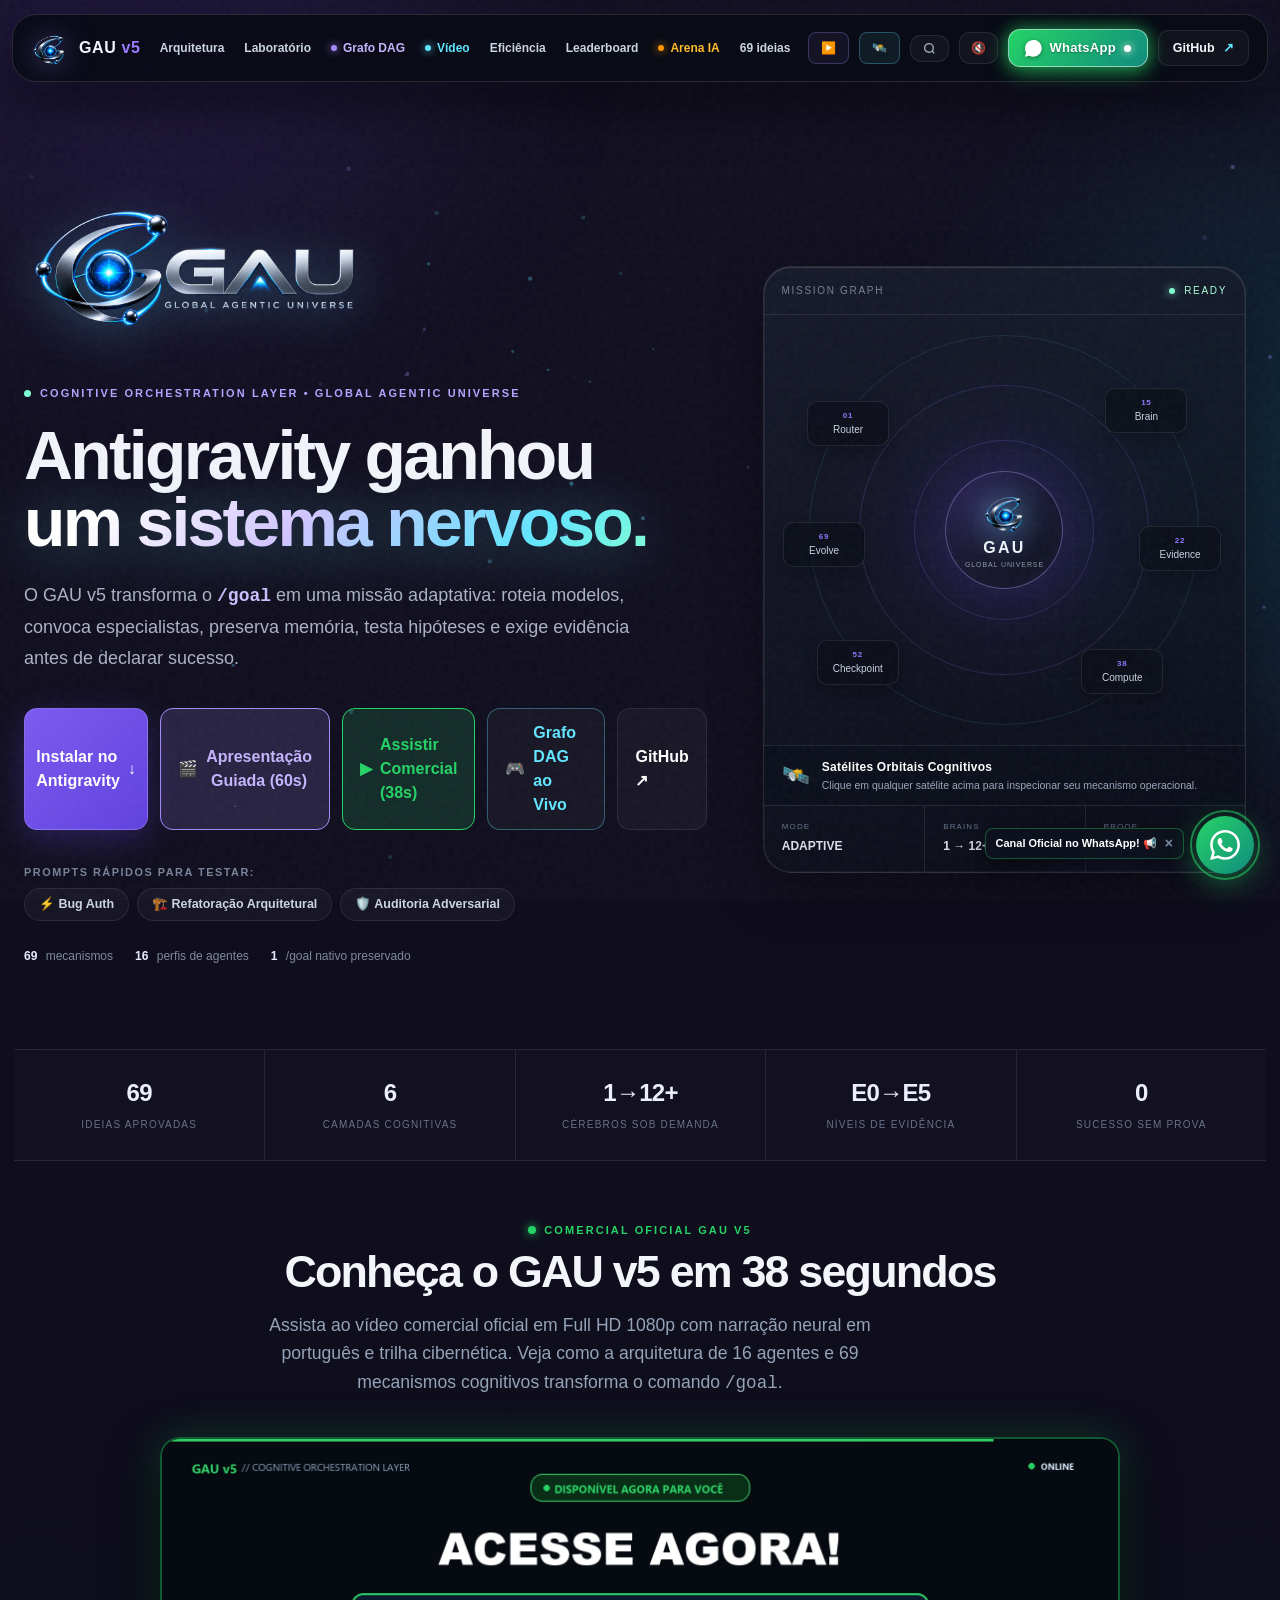
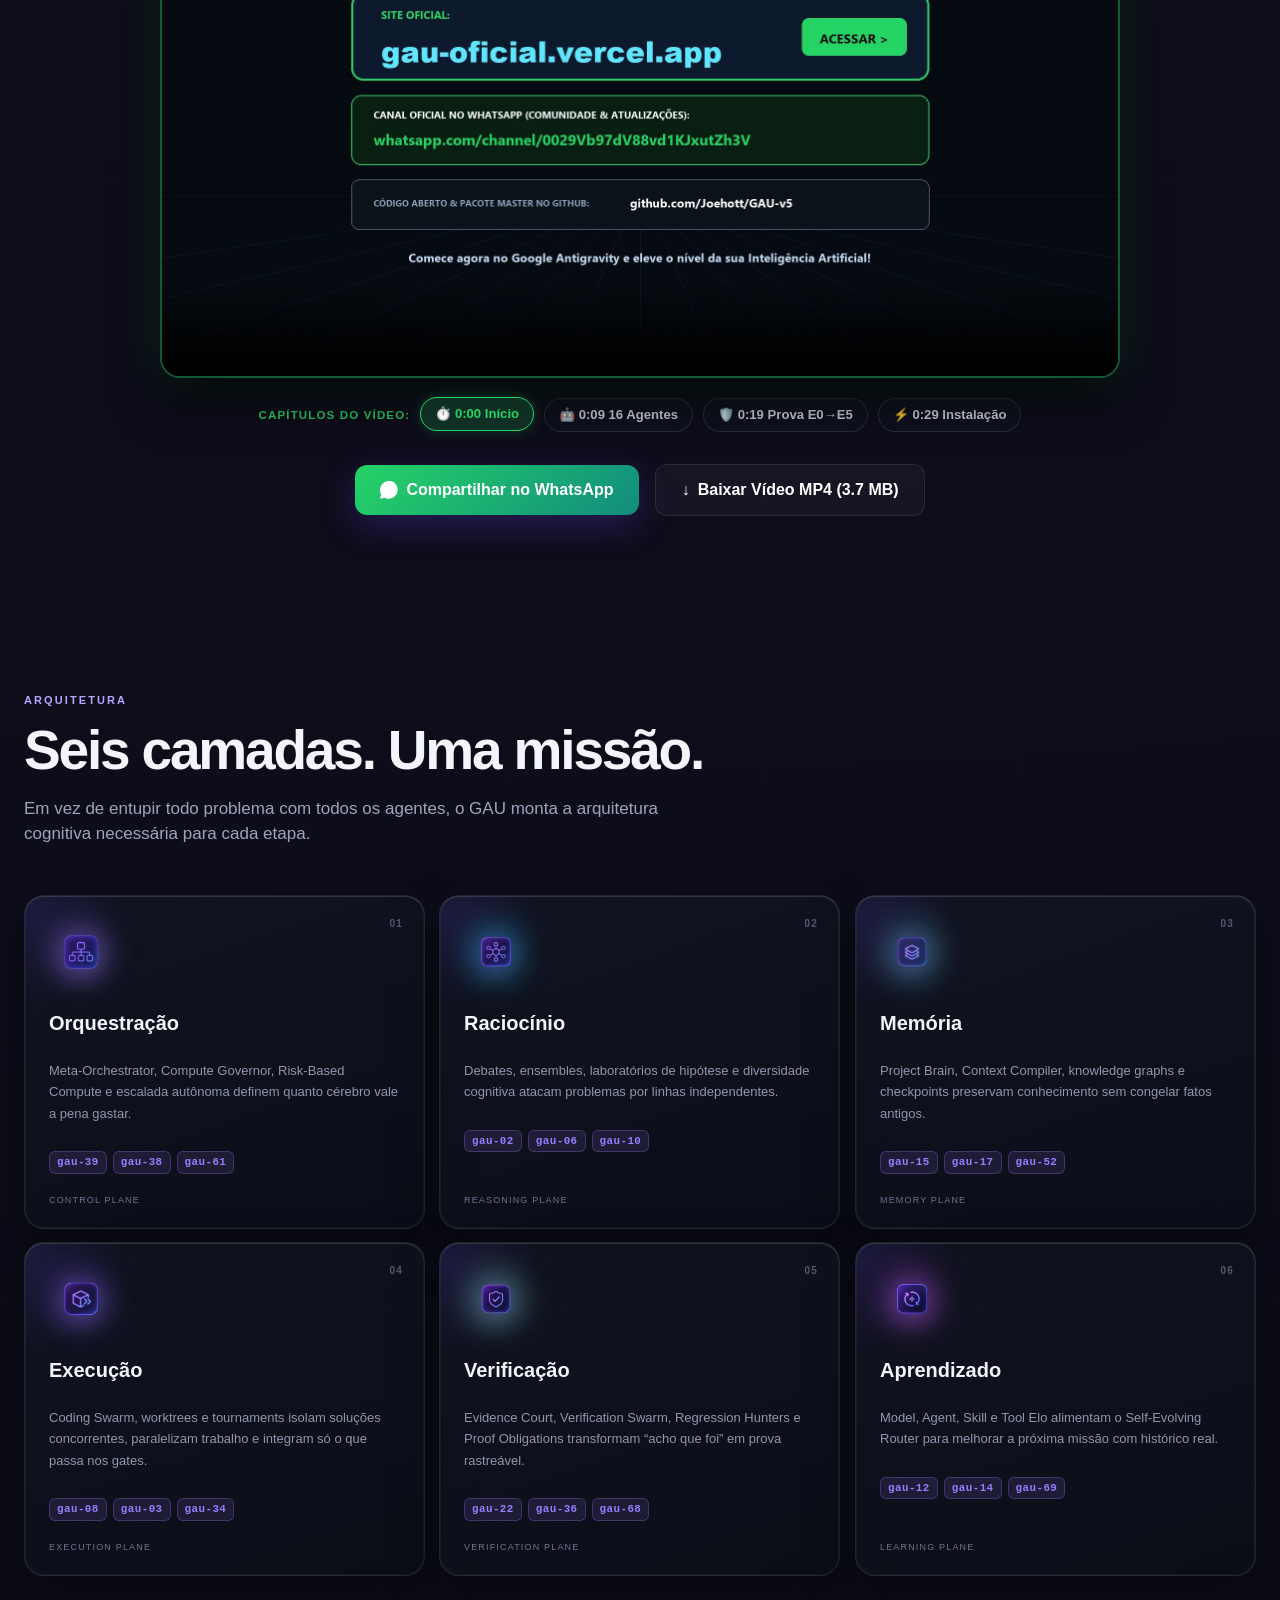
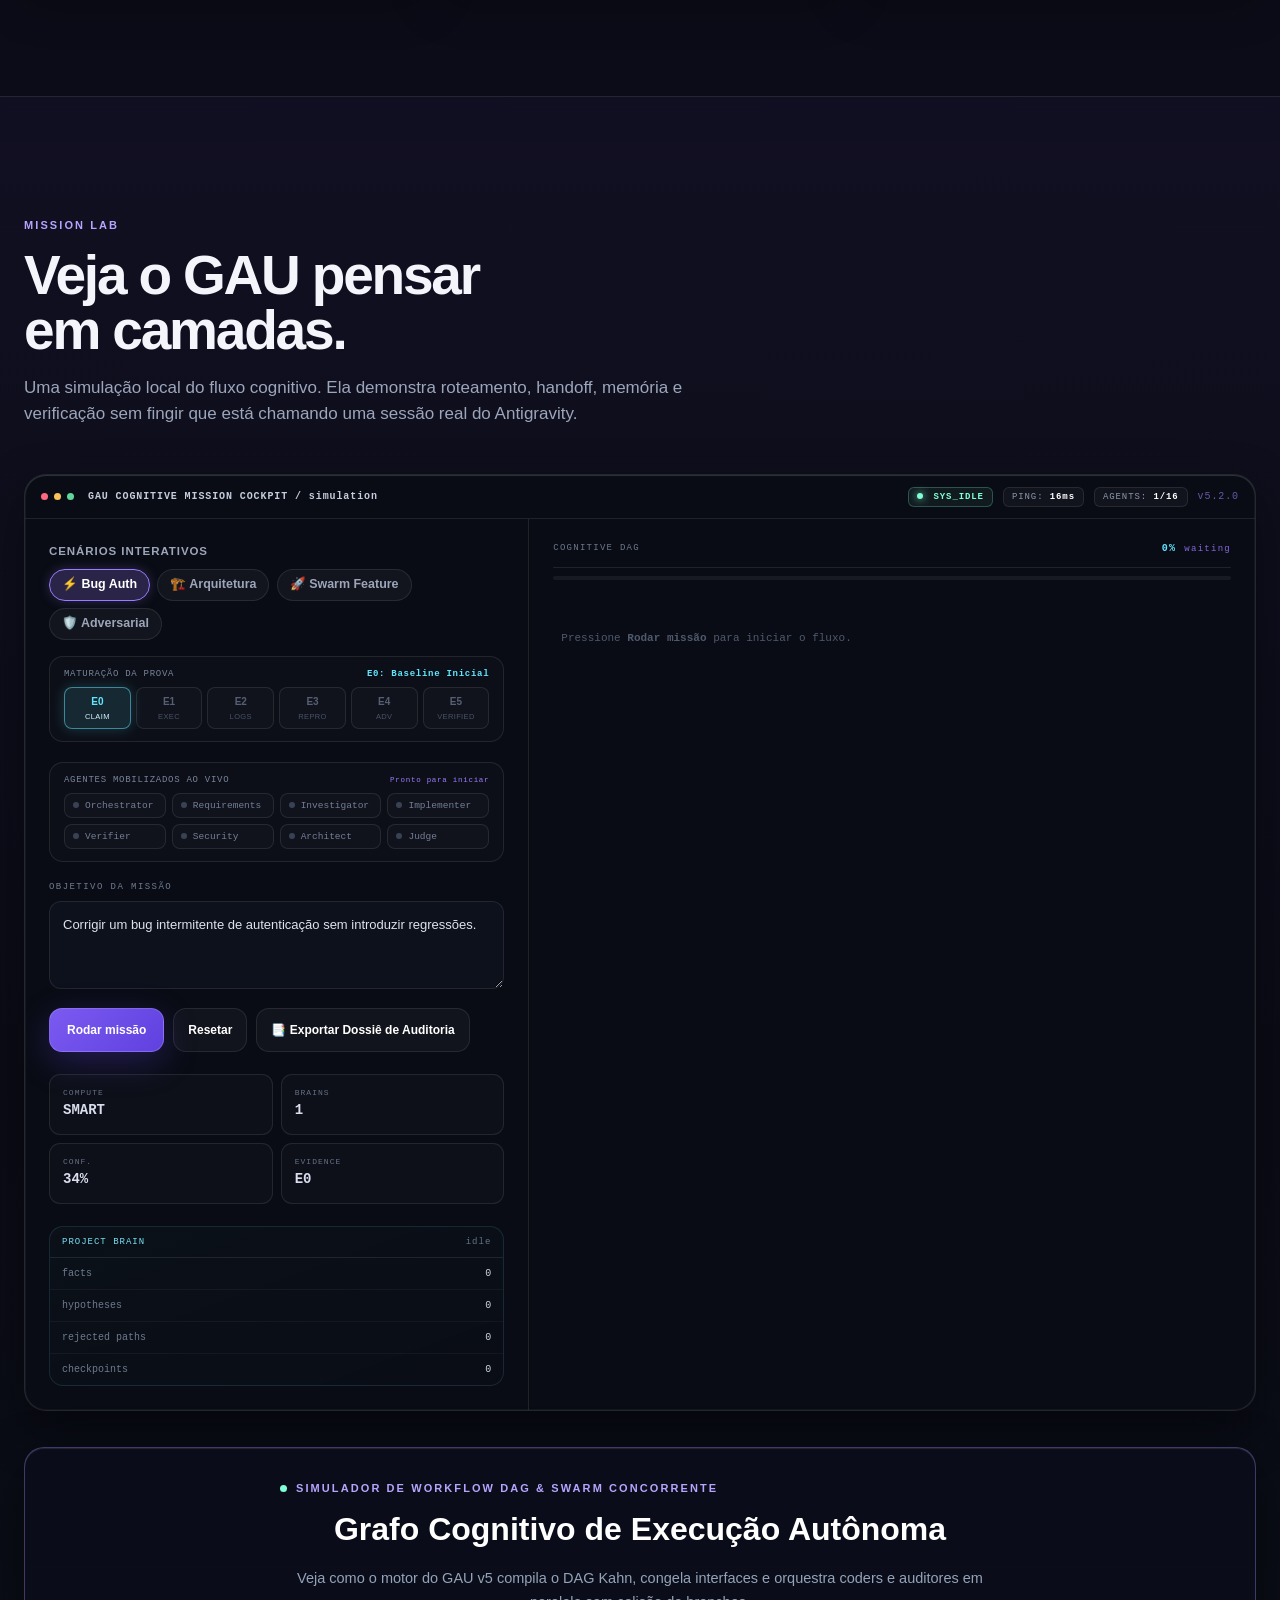
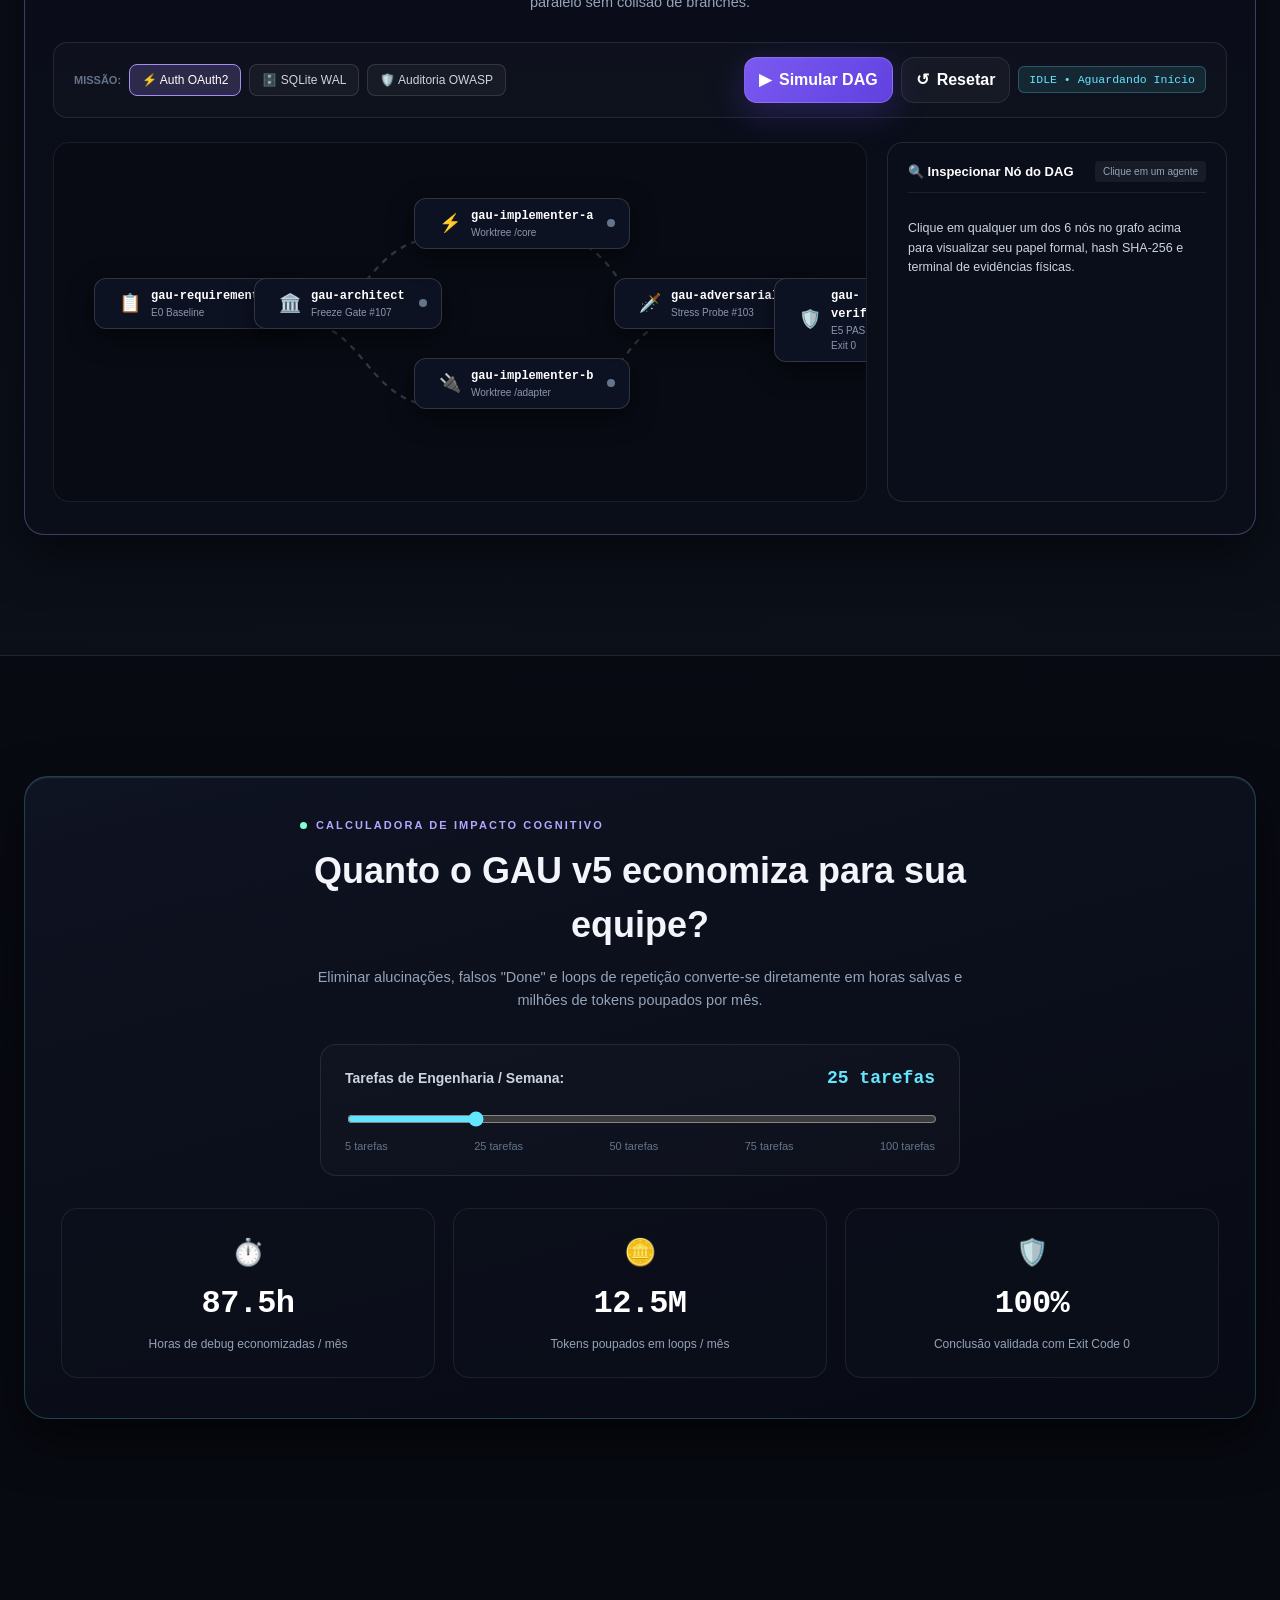
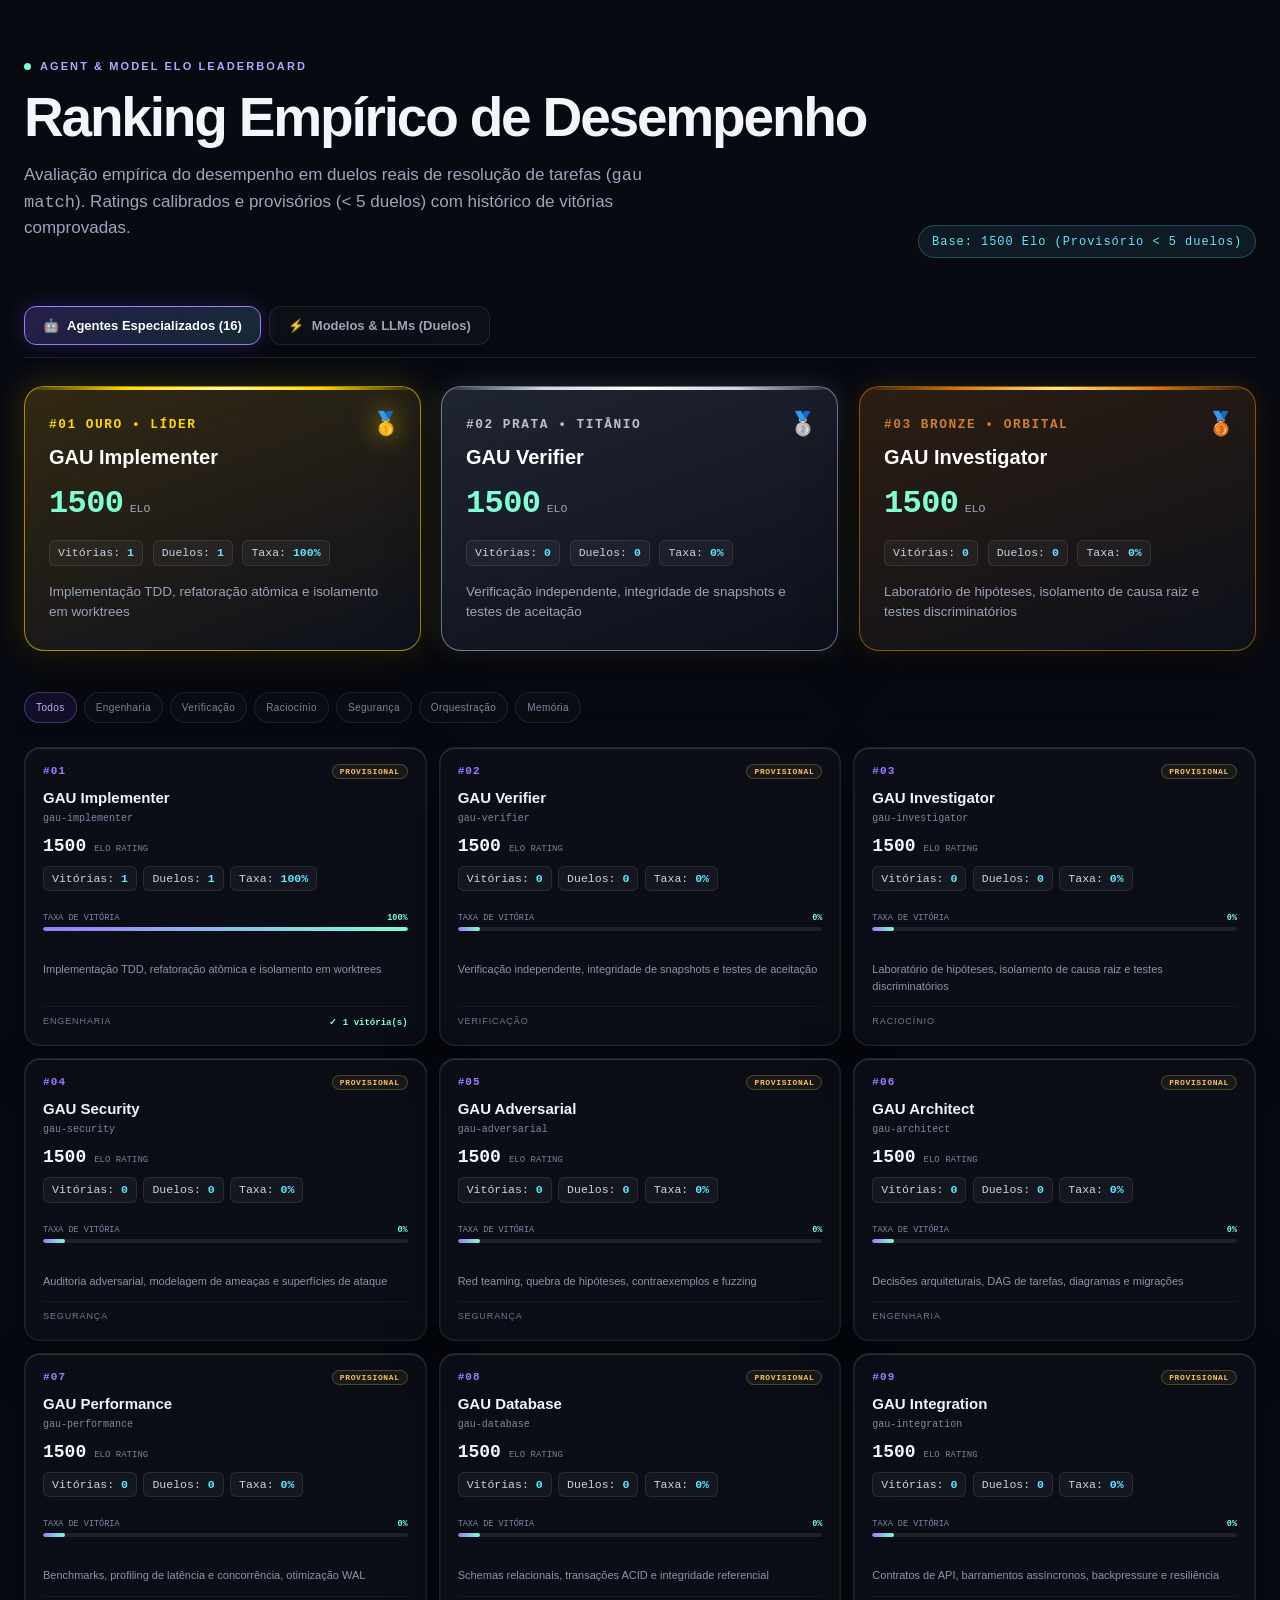
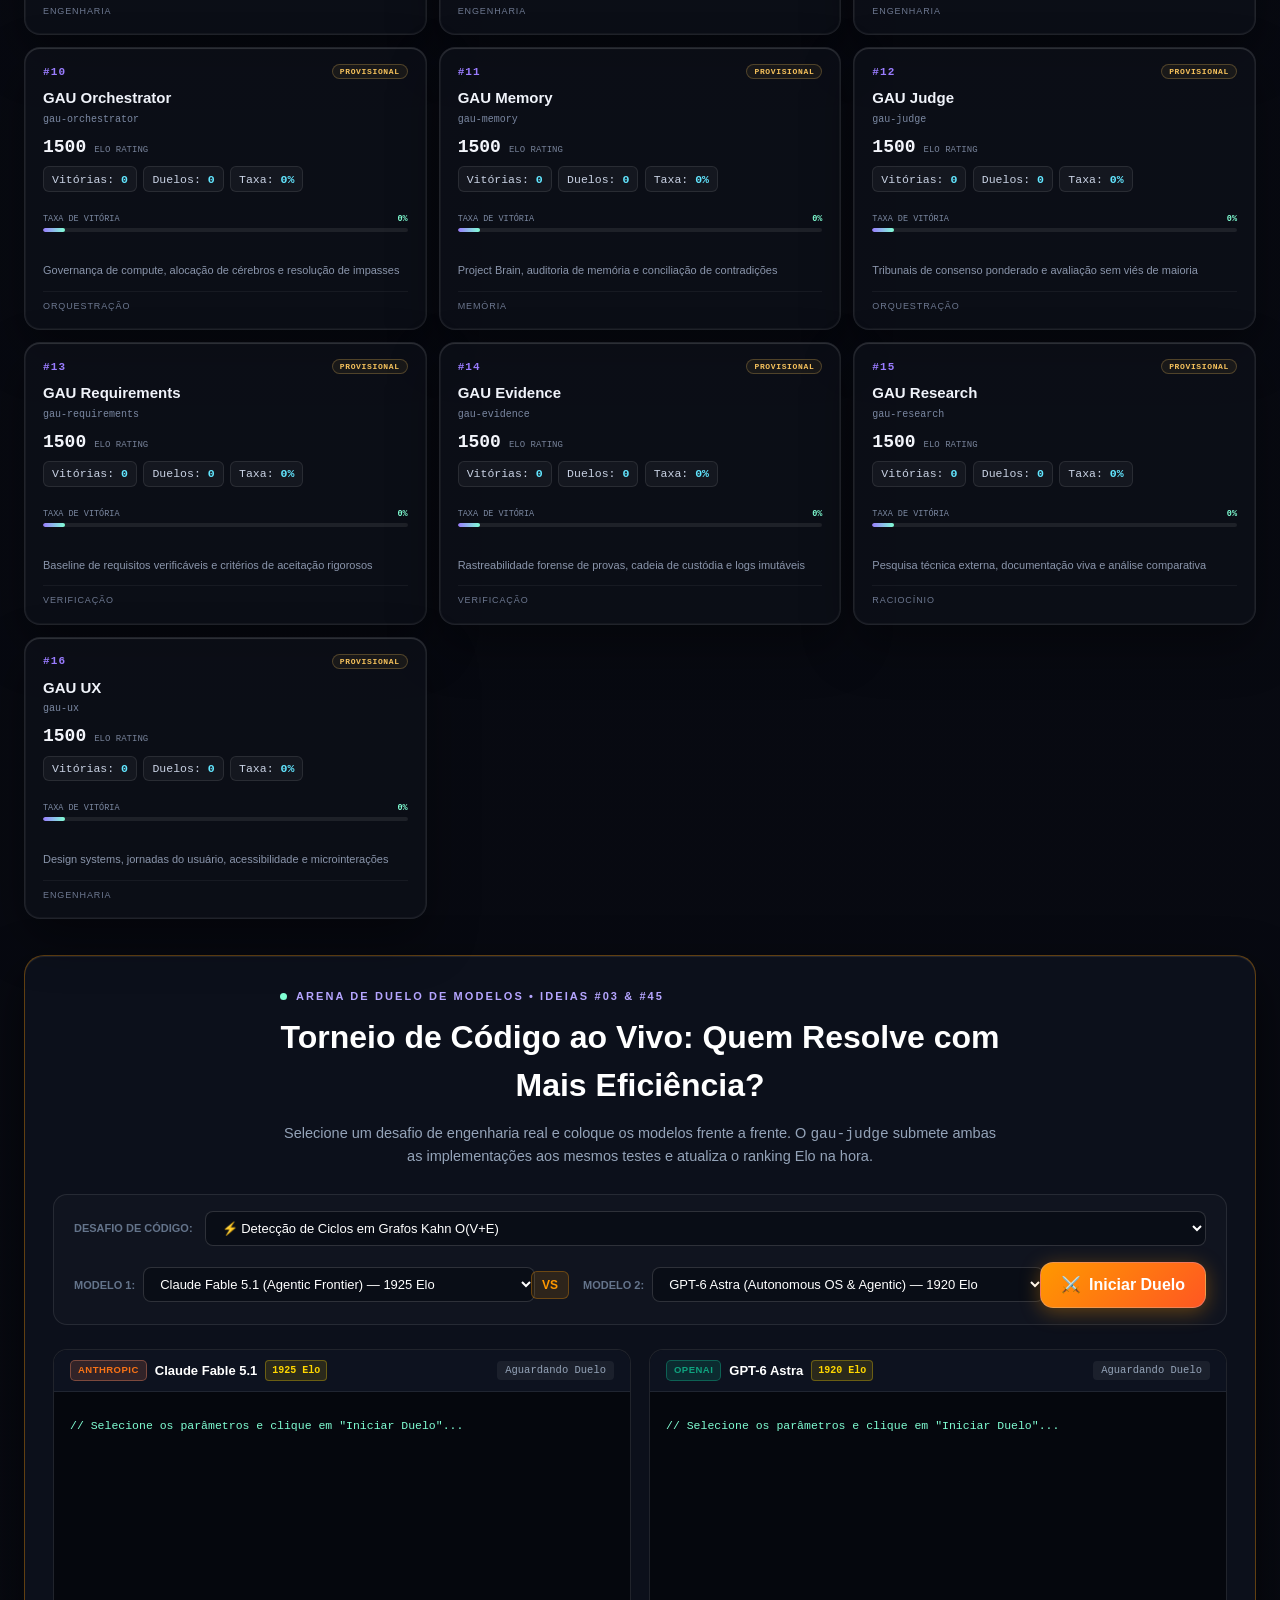
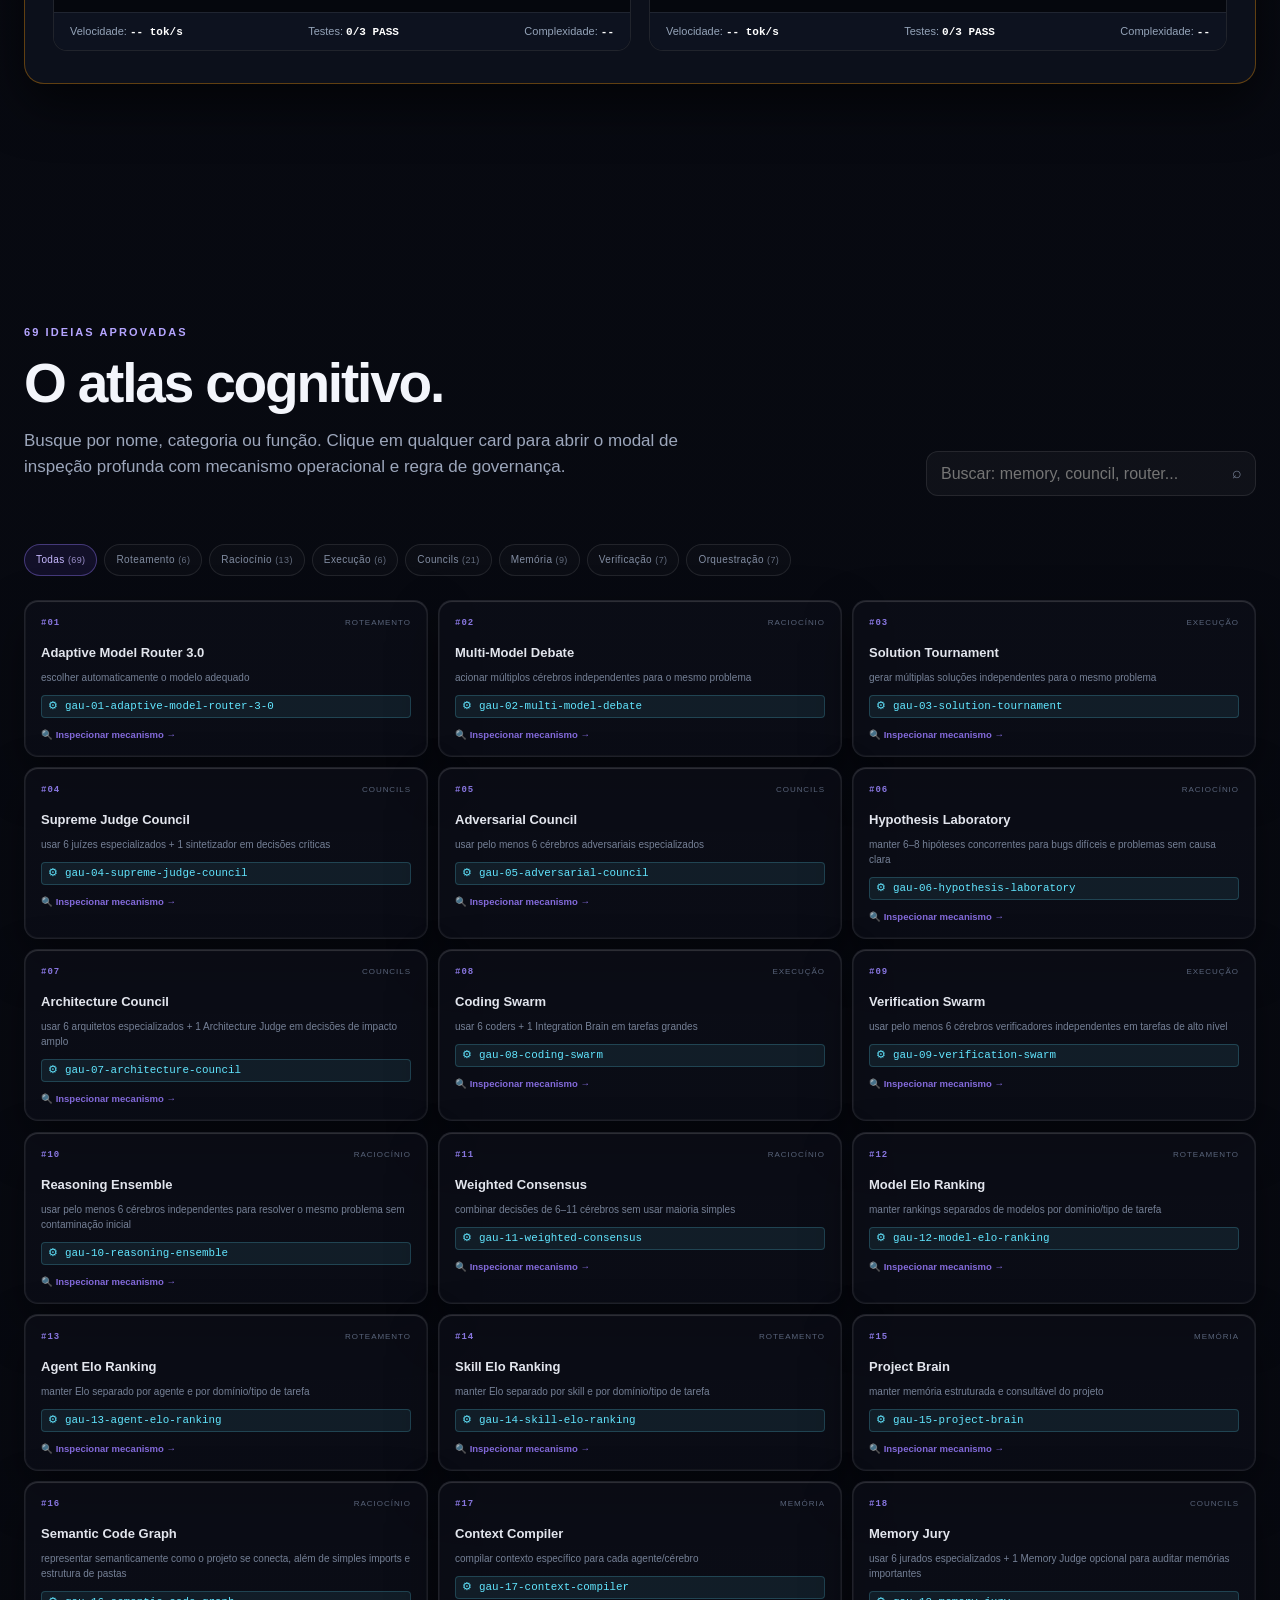
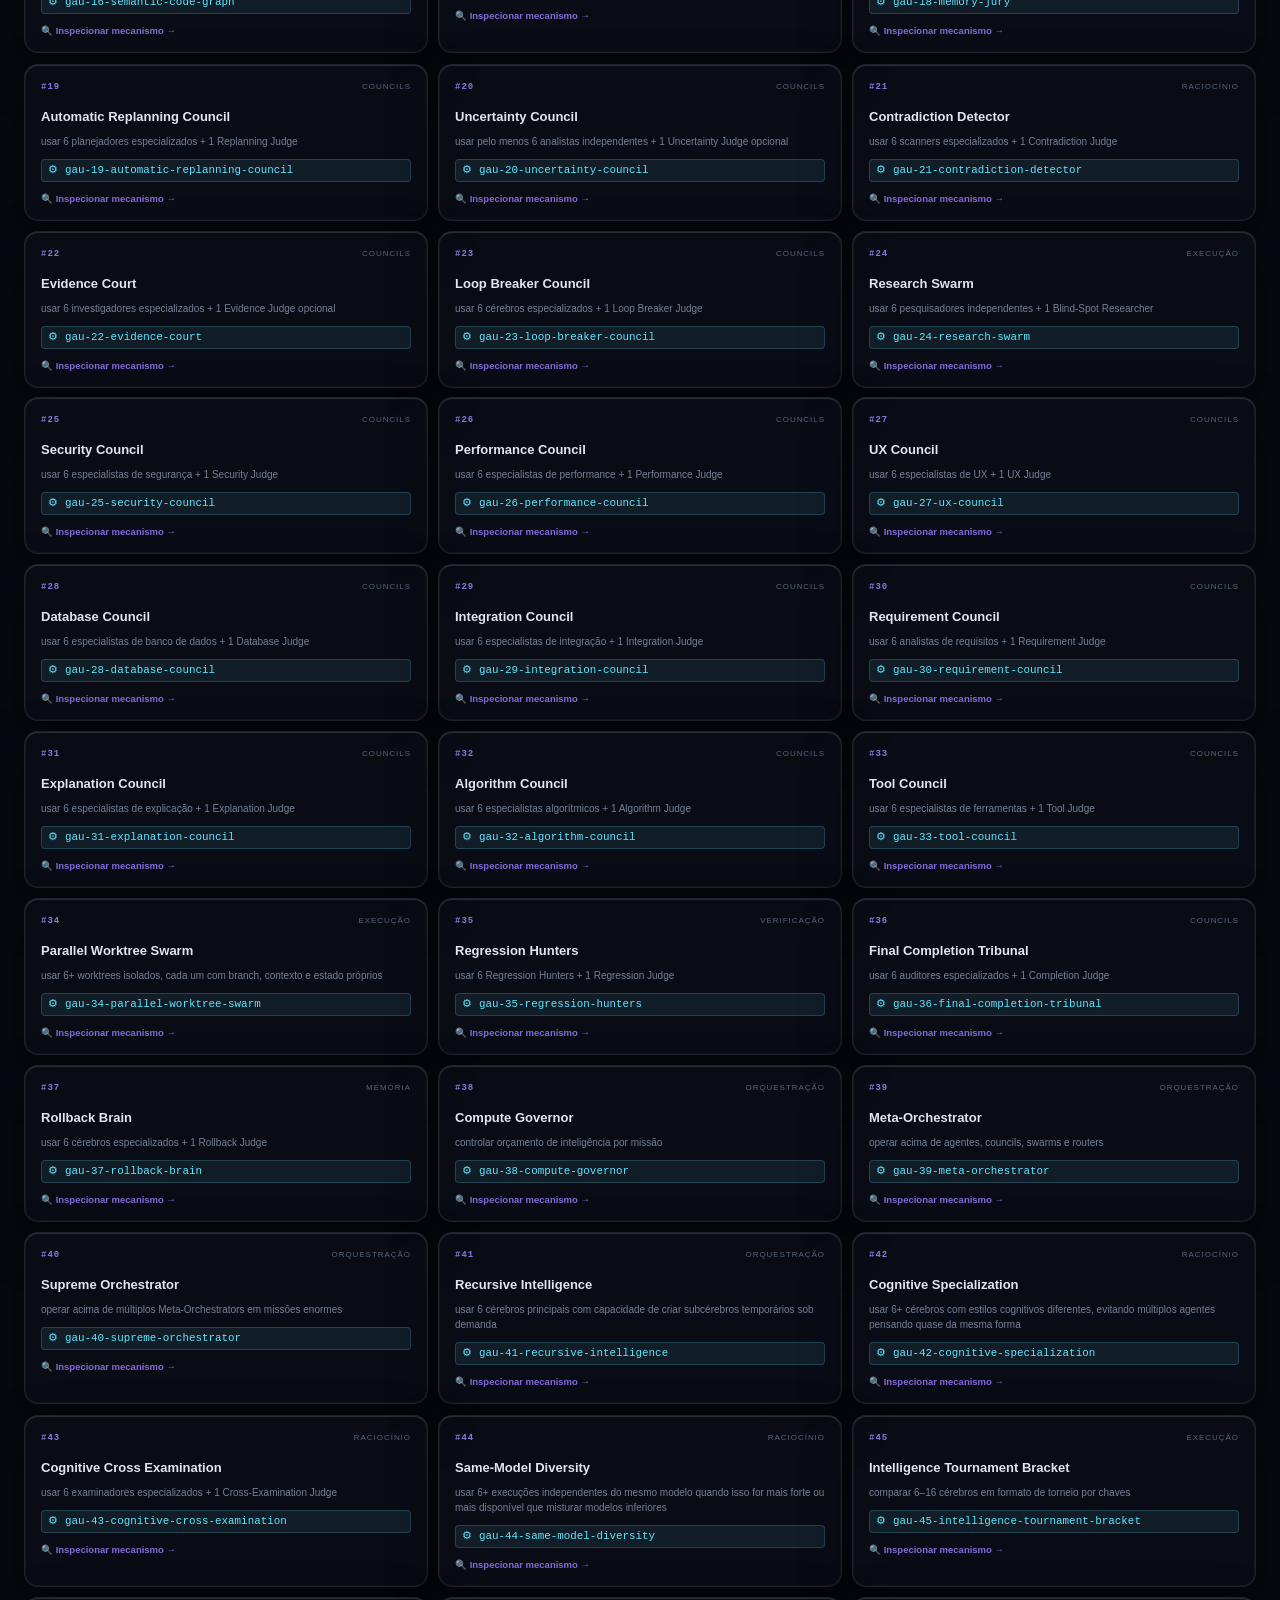
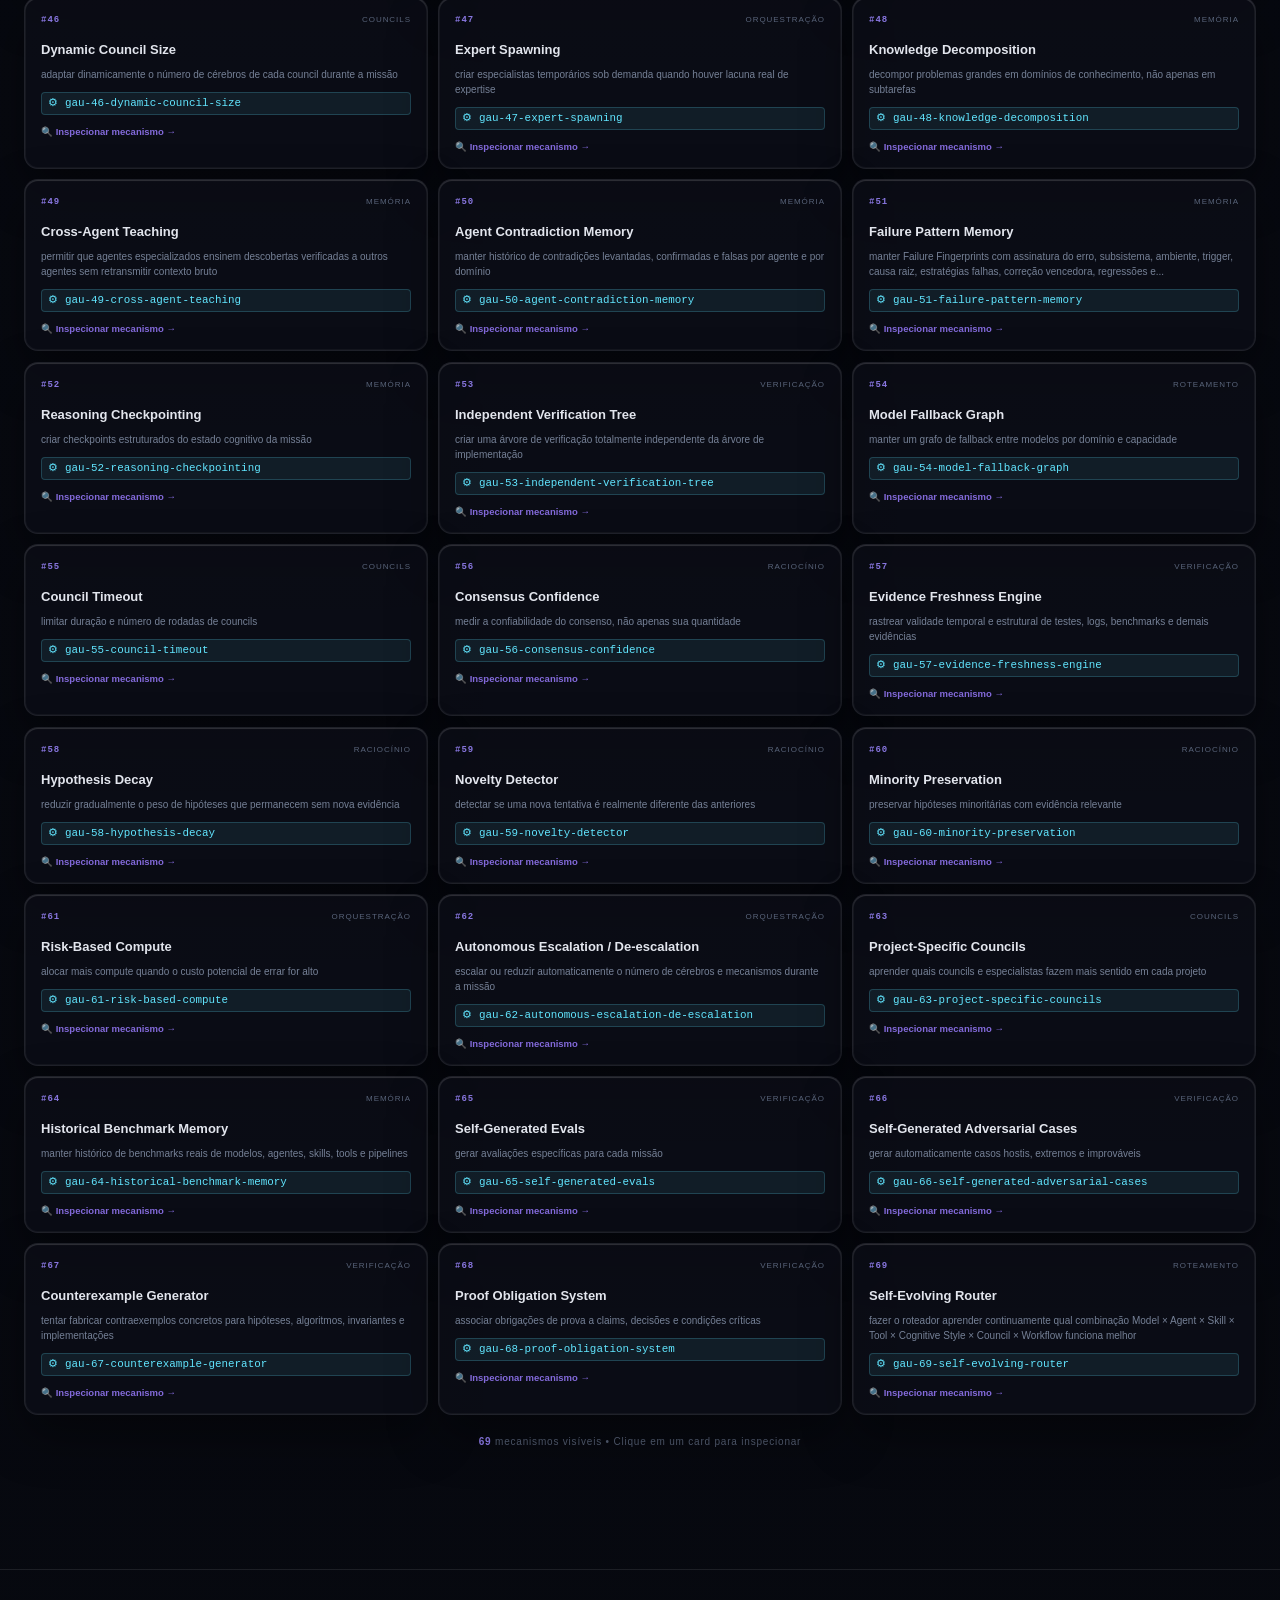
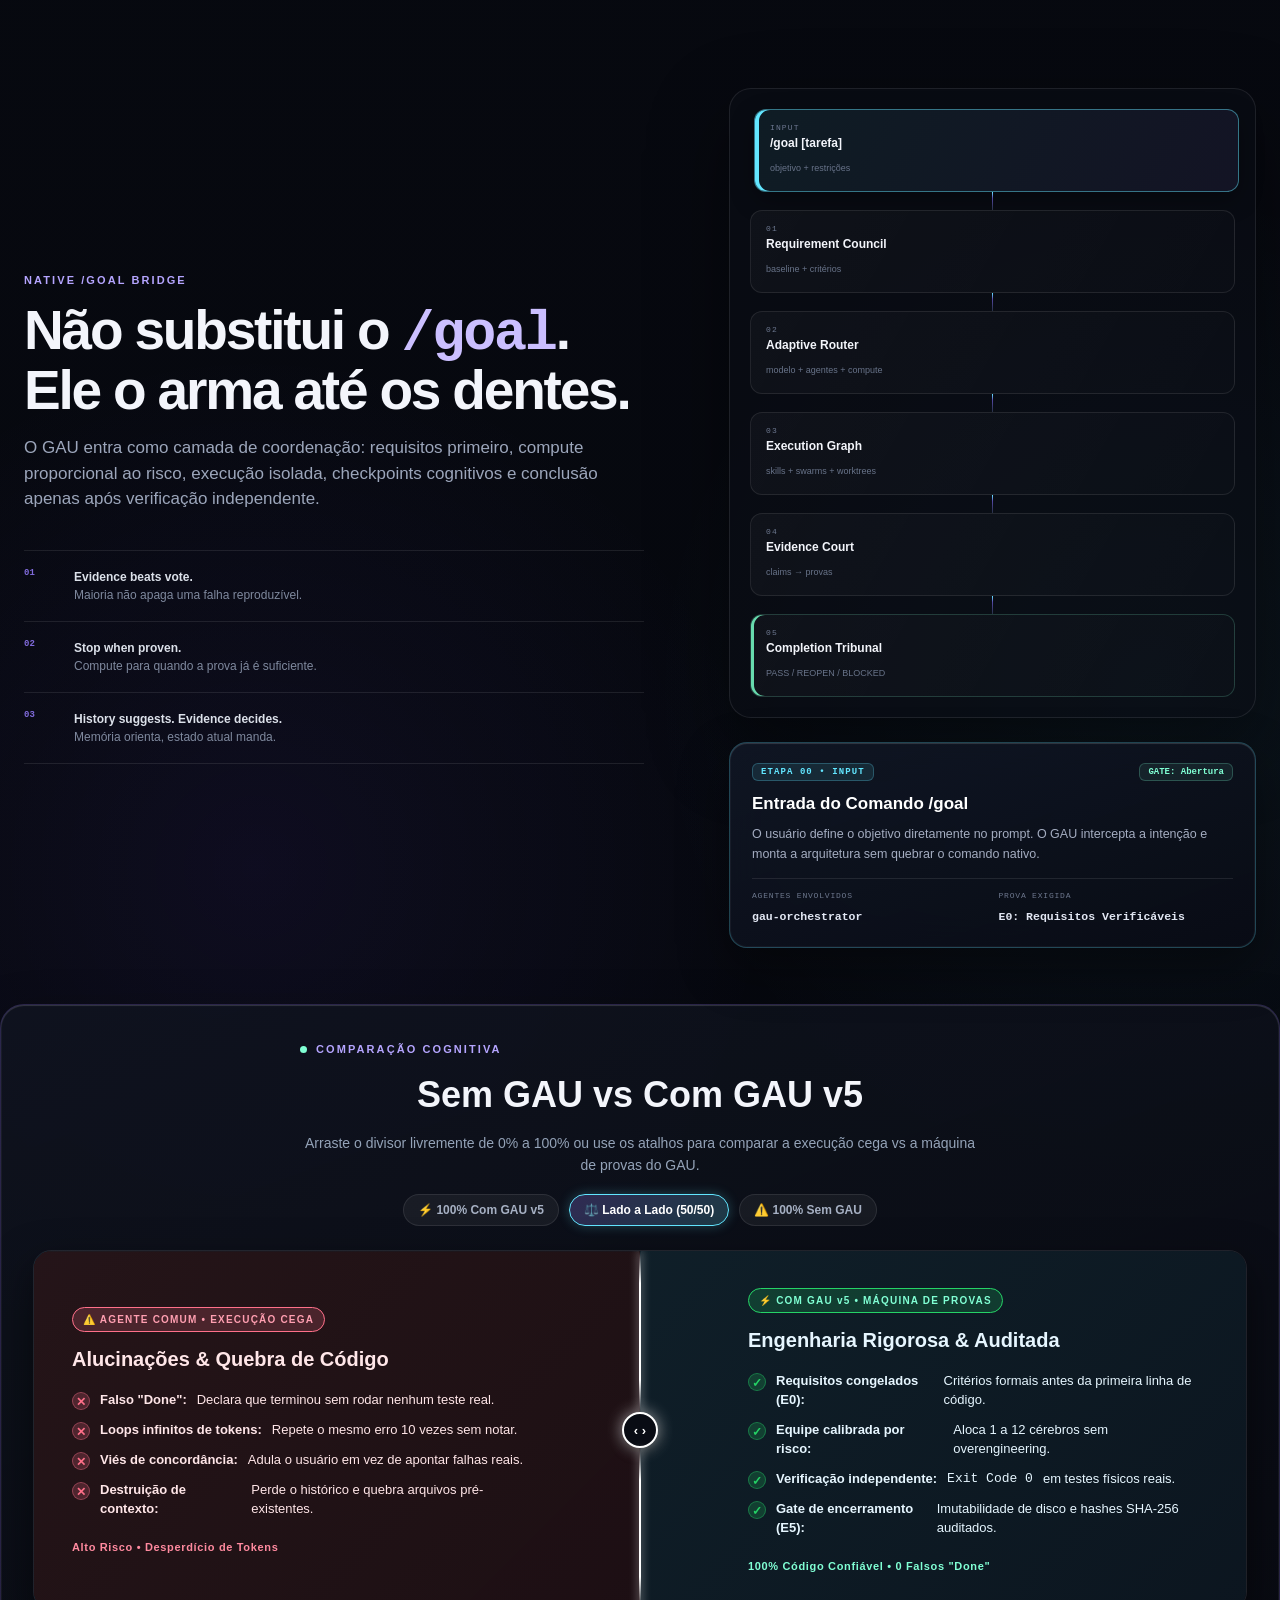
==== commit f2a06482: "fix(site): resolver overflow horizontal mobile, erros 404 de analytics e adicionar a11y/escape liste" ====
--- a/index.html
+++ b/index.html
@@ -35,15 +35,19 @@
   <link rel="icon" href="assets/gau-icon.png" type="image/png" />
   <link rel="icon" href="assets/favicon.svg" type="image/svg+xml" />
   <link rel="manifest" href="site.webmanifest" />
-  <link rel="stylesheet" href="styles.css?v=5.5.5" />
+  <link rel="stylesheet" href="styles.css?v=5.5.6" />
 
   <!-- Vercel Web Analytics & Speed Insights -->
   <script>
     window.va = window.va || function () { (window.vaq = window.vaq || []).push(arguments); };
     window.si = window.si || function () { (window.siq = window.siq || []).push(arguments); };
+    // Os endpoints /_vercel/* so existem quando o site e servido pela Vercel (evita 404 no GitHub Pages)
+    if (/\.vercel\.app$/i.test(location.hostname)) {
+      ['/_vercel/insights/script.js', '/_vercel/speed-insights/script.js'].forEach(function (src) {
+        var s = document.createElement('script'); s.defer = true; s.src = src; document.head.appendChild(s);
+      });
+    }
   </script>
-  <script defer src="/_vercel/insights/script.js"></script>
-  <script defer src="/_vercel/speed-insights/script.js"></script>
   <style>
     /* Critical inline styles to guarantee instant rendering of WhatsApp & Mobile elements */
     .whatsapp-floating {
@@ -1029,7 +1033,7 @@
               <svg width="18" height="18" viewBox="0 0 24 24" fill="currentColor" style="margin-right: 4px;"><path d="M19.35 10.04C18.67 6.59 15.64 4 12 4 9.11 4 6.6 5.64 5.35 8.04 2.34 8.36 0 10.91 0 14c0 3.31 2.69 6 6 6h13c2.76 0 5-2.24 5-5 0-2.64-2.05-4.78-4.65-4.96zM17 13l-5 5-5-5h3V9h4v4h3z"/></svg>
               Baixar GAU-v5.zip (45.6 MB) <span>↓</span>
             </a>
-            <a class="button ghost" href="downloads/GAU-v5.zip.sha256" target="_blank">Checksum SHA256</a>
+            <a class="button ghost" href="downloads/GAU-v5.zip.sha256" target="_blank" rel="noopener noreferrer">Checksum SHA256</a>
           </div>
 
           <div class="hash-fingerprint-box">
@@ -1115,7 +1119,7 @@
             </div>
             <div class="terminal-input-bar">
               <span class="t-prompt">gau&gt;</span>
-              <input type="text" id="terminalInput" placeholder="Digite um comando aqui... (ex: gau doctor, /goal)" autocomplete="off" />
+              <input type="text" id="terminalInput" aria-label="Comando do terminal GAU" placeholder="Digite um comando aqui... (ex: gau doctor, /goal)" autocomplete="off" />
               <button type="button" id="terminalSendBtn" class="terminal-enter-btn" title="Executar">↵</button>
             </div>
           </div>
@@ -1334,7 +1338,7 @@
   <div class="spotlight-modal" id="spotlightModal" role="dialog" aria-modal="true" aria-label="Busca Rápida GAU v5" style="display: none;">
     <div class="spotlight-header">
       <svg class="spotlight-icon" width="18" height="18" viewBox="0 0 24 24" fill="none" stroke="currentColor" stroke-width="2.5"><circle cx="11" cy="11" r="8"/><path d="M21 21l-4.35-4.35"/></svg>
-      <input type="text" id="spotlightInput" placeholder="Buscar ideias, agentes, comandos ou skills... (ex: router, memory, /goal)" autocomplete="off" />
+      <input type="text" id="spotlightInput" aria-label="Busca rápida" placeholder="Buscar ideias, agentes, comandos ou skills... (ex: router, memory, /goal)" autocomplete="off" />
       <kbd class="spotlight-esc" id="spotlightEscBtn">ESC</kbd>
     </div>
     <div class="spotlight-body" id="spotlightResults">
@@ -1453,7 +1457,7 @@
 
   <div id="toastNotification" class="toast-notification" aria-live="polite"></div>
 
-  <script src="ideas.js?v=5.5.5"></script>
-  <script src="app.js?v=5.5.5"></script>
+  <script src="ideas.js?v=5.5.6"></script>
+  <script src="app.js?v=5.5.6"></script>
 </body>
 </html>
--- a/styles.css
+++ b/styles.css
@@ -4,7 +4,7 @@
   --violet:#9a7cff;--violet2:#6848ef;--cyan:#62e6ff;--mint:#80ffd4;--danger:#ff708a;
   --shadow:0 28px 80px rgba(0,0,0,.42);--radius:24px;--max:1320px;
 }
-*{box-sizing:border-box}html{scroll-behavior:smooth}body{margin:0;background:radial-gradient(circle at 50% -20%,#171229 0,#080a12 42%,#06080e 100%);color:var(--text);font-family:Inter,ui-sans-serif,-apple-system,BlinkMacSystemFont,"Segoe UI",sans-serif;line-height:1.5;overflow-x:hidden}body::before{content:"";position:fixed;inset:0;pointer-events:none;background:linear-gradient(rgba(255,255,255,.018) 1px,transparent 1px),linear-gradient(90deg,rgba(255,255,255,.018) 1px,transparent 1px);background-size:42px 42px;mask-image:linear-gradient(to bottom,rgba(0,0,0,.45),transparent 90%)}a{color:inherit;text-decoration:none}button,input,textarea{font:inherit}.noise{position:fixed;inset:0;opacity:.045;pointer-events:none;z-index:50;background-image:url("data:image/svg+xml,%3Csvg viewBox='0 0 180 180' xmlns='http://www.w3.org/2000/svg'%3E%3Cfilter id='n'%3E%3CfeTurbulence type='fractalNoise' baseFrequency='.9' numOctaves='4' stitchTiles='stitch'/%3E%3C/filter%3E%3Crect width='100%25' height='100%25' filter='url(%23n)' opacity='.9'/%3E%3C/svg%3E")}.aurora{position:fixed;width:560px;height:560px;border-radius:50%;filter:blur(110px);opacity:.1;pointer-events:none}.aurora-a{background:#7b4dff;top:-240px;left:-110px}.aurora-b{background:#00d8ff;top:170px;right:-300px}.section-shell{width:min(var(--max),calc(100% - 48px));margin-inline:auto}.section-block{padding:120px 0}.topbar{position:sticky;top:14px;z-index:100;width:min(1760px,calc(100% - 32px));margin:14px auto 0;padding:12px 28px;min-height:68px;display:flex;align-items:center;justify-content:space-between;gap:18px;border:1px solid rgba(255,255,255,.12);border-radius:24px;background:rgba(8,11,20,.88);backdrop-filter:blur(24px);-webkit-backdrop-filter:blur(24px);box-shadow:0 18px 55px rgba(0,0,0,.55),0 0 30px rgba(154,124,255,.08);white-space:nowrap;transition:all .3s cubic-bezier(0.16,1,0.3,1)}.brand{display:flex;align-items:center;gap:12px;font-size:16px;font-weight:800;letter-spacing:.04em;flex-shrink:0;white-space:nowrap}.brand img{filter:drop-shadow(0 0 14px rgba(154,124,255,.55));transition:transform .25s ease}.brand:hover img{transform:scale(1.08) rotate(3deg)}.brand b{color:var(--violet);font-weight:900}.nav{display:flex;align-items:center;gap:clamp(6px,0.85vw,14px);color:#b7bfd0;font-size:13px;font-weight:550;white-space:nowrap;flex:1;min-width:0;overflow-x:auto;scrollbar-width:none;-ms-overflow-style:none}.nav::-webkit-scrollbar{display:none}.nav a{transition:all .2s cubic-bezier(0.16,1,0.3,1);white-space:nowrap;flex-shrink:0;display:inline-flex;align-items:center;gap:6px;padding:6px 11px;border-radius:9px;color:#cbd5e1}.nav a:hover{color:#fff;background:rgba(255,255,255,.06);transform:translateY(-1px)}.nav a.nav-accent-purple{color:#c4b5fd}.nav a.nav-accent-cyan{color:#62e6ff}.nav a.nav-accent-amber{color:#ffbd2e}.nav a.nav-accent-mint{color:#80ffd4}.nav-dot{width:6px;height:6px;border-radius:50%;display:inline-block;flex-shrink:0}.nav-dot.purple{background:#a78bfa;box-shadow:0 0 8px #a78bfa}.nav-dot.cyan{background:#62e6ff;box-shadow:0 0 8px #62e6ff}.nav-dot.amber{background:#ff9800;box-shadow:0 0 8px #ff9800}.nav-dot.mint{background:#80ffd4;box-shadow:0 0 8px #80ffd4}.topbar-actions{display:flex;align-items:center;gap:10px;flex-shrink:0;white-space:nowrap}.mini-cta{font-size:12.5px;font-weight:700;padding:8px 14px;border:1px solid var(--line);border-radius:10px;background:rgba(255,255,255,.035);white-space:nowrap;flex-shrink:0;transition:all .2s ease}.mini-cta:hover{background:rgba(255,255,255,.08);border-color:rgba(255,255,255,.2);color:#fff}.mini-cta span{color:var(--cyan);margin-left:5px}.hero{min-height:790px;display:grid;grid-template-columns:1.02fr .98fr;gap:56px;align-items:center;padding-top:92px;padding-bottom:84px}.eyebrow{display:flex;align-items:center;gap:9px;color:#b5a5ff;font-size:11px;font-weight:800;letter-spacing:.19em;text-transform:uppercase}.pulse-dot{width:7px;height:7px;background:var(--mint);border-radius:50%;box-shadow:0 0 0 0 rgba(128,255,212,.5);animation:pulse 2s infinite}.hero h1,.section-heading h2,.goal-copy h2,.deploy-card h2{font-size:clamp(42px,5.3vw,72px);line-height:.99;letter-spacing:-.052em;margin:20px 0 24px;font-weight:760}.gradient-text{background:linear-gradient(100deg,#fff 5%,#c9b9ff 35%,#81e8ff 72%,#a3ffe4);-webkit-background-clip:text;background-clip:text;color:transparent}.hero-lead{font-size:18px;max-width:650px;color:#abb3c6;line-height:1.72}.hero-lead code,.goal-copy code,.deploy-card code{color:#cbbfff;font-weight:700}.hero-actions{display:flex;gap:12px;margin:34px 0}.button{border:1px solid var(--line);border-radius:13px;padding:12px 17px;color:#fff;background:rgba(255,255,255,.035);font-weight:750;cursor:pointer;display:inline-flex;align-items:center;justify-content:center;gap:8px;transition:transform .2s,border-color .2s,background .2s}.button:hover{transform:translateY(-1px);border-color:rgba(255,255,255,.22)}.button.primary{background:linear-gradient(135deg,#7b5af1,#6041df);border-color:rgba(199,185,255,.28);box-shadow:0 10px 34px rgba(104,72,239,.28)}.button.small{padding:10px 14px}.hero-proof{display:flex;flex-wrap:wrap;gap:22px;color:#7f899f;font-size:12px;margin-top:26px}.hero-proof i{font-style:normal;color:#e7eaff;font-weight:800;margin-right:5px}.hero-visual{perspective:1100px}.orbital-card{position:relative;border:1px solid rgba(255,255,255,.11);border-radius:28px;background:linear-gradient(160deg,rgba(24,28,45,.84),rgba(9,12,21,.74));backdrop-filter:blur(24px);box-shadow:var(--shadow),inset 0 1px 0 rgba(255,255,255,.06);overflow:hidden}.orbital-card::after{content:"";position:absolute;inset:auto -20% -42% 28%;height:270px;background:radial-gradient(circle,#6e50ff36,transparent 65%);pointer-events:none}.card-topline{display:flex;justify-content:space-between;padding:16px 18px;border-bottom:1px solid var(--line);font-size:10px;letter-spacing:.17em;color:#768097}.status-live{color:#adffd9}.status-live i{display:inline-block;width:6px;height:6px;border-radius:50%;background:var(--mint);margin-right:5px;box-shadow:0 0 10px var(--mint)}.brain-stage{position:relative;height:430px;display:grid;place-items:center;overflow:hidden;background:radial-gradient(circle at center,rgba(116,76,255,.10),transparent 52%)}.brain-stage::before{content:"";position:absolute;inset:0;background:linear-gradient(rgba(255,255,255,.025) 1px,transparent 1px),linear-gradient(90deg,rgba(255,255,255,.025) 1px,transparent 1px);background-size:28px 28px;mask-image:radial-gradient(circle,#000 0,transparent 70%)}.orbit{position:absolute;border:1px solid rgba(151,128,255,.19);border-radius:50%;animation:spin 22s linear infinite}.orbit-1{width:180px;height:180px}.orbit-2{width:290px;height:290px;animation-duration:30s;animation-direction:reverse}.orbit-3{width:390px;height:390px;border-color:rgba(98,230,255,.11);animation-duration:40s}.core-node{position:absolute;width:118px;height:118px;border-radius:50%;display:grid;place-items:center;align-content:center;background:radial-gradient(circle at 35% 30%,#2b2452,#101321 68%);border:1px solid rgba(181,161,255,.42);box-shadow:0 0 65px rgba(116,76,255,.22),inset 0 0 28px rgba(124,88,255,.12);z-index:3}.core-node img{width:32px;margin-bottom:2px}.core-node b{font-size:16px;letter-spacing:.14em}.core-node small{font-size:7px;color:#8f99ad;letter-spacing:.13em}.satellite{position:absolute;min-width:82px;padding:8px 10px;border:1px solid var(--line);border-radius:10px;background:rgba(12,15,25,.82);font-size:10px;color:#cbd2e0;box-shadow:0 8px 18px rgba(0,0,0,.22);z-index:2}.satellite span{display:block;color:#8d77ff;font-weight:800;font-size:8px;letter-spacing:.1em}.s1{left:9%;top:20%}.s2{right:12%;top:17%}.s3{right:5%;top:49%}.s4{right:17%;bottom:12%}.s5{left:11%;bottom:14%}.s6{left:4%;top:48%}.signal-row{display:grid;grid-template-columns:repeat(3,1fr);border-top:1px solid var(--line)}.signal-row>div{padding:15px 18px}.signal-row>div+div{border-left:1px solid var(--line)}.signal-row small{display:block;font-size:8px;letter-spacing:.14em;color:#687389}.signal-row strong{font-size:12px;color:#dbe0eb}.metrics-strip{width:min(1260px,calc(100% - 28px));margin:auto;display:grid;grid-template-columns:repeat(5,1fr);border-block:1px solid var(--line);background:rgba(255,255,255,.012)}.metrics-strip>div{padding:25px 18px;text-align:center}.metrics-strip>div+div{border-left:1px solid var(--line)}.metrics-strip strong{display:block;font-size:24px;letter-spacing:-.03em;color:#eceeff}.metrics-strip span{font-size:10px;text-transform:uppercase;letter-spacing:.12em;color:#687287}.section-heading{max-width:760px;margin-bottom:48px}.section-heading h2,.goal-copy h2,.deploy-card h2{font-size:clamp(36px,4.3vw,58px);margin:15px 0 18px}.section-heading p,.goal-copy>p,.deploy-card>div>p{font-size:17px;color:#9ca6bb;max-width:680px}.layer-grid{display:grid;grid-template-columns:repeat(3,1fr);gap:14px}.layer-card{position:relative;min-height:280px;padding:24px;border:1px solid var(--line);border-radius:20px;background:linear-gradient(160deg,rgba(21,25,39,.58),rgba(11,14,23,.64));overflow:hidden;transition:.25s}.layer-card:hover{transform:translateY(-3px);border-color:rgba(147,122,255,.30);box-shadow:0 20px 50px rgba(0,0,0,.2)}.layer-card::before{content:"";position:absolute;inset:-70px auto auto -80px;width:180px;height:180px;background:radial-gradient(circle,rgba(115,79,255,.13),transparent 70%)}.layer-num{position:absolute;top:20px;right:21px;color:#505a6e;font-size:10px;font-weight:800;letter-spacing:.14em}.layer-icon{width:42px;height:42px;border:1px solid rgba(161,137,255,.22);border-radius:12px;display:grid;place-items:center;background:rgba(114,76,255,.075);color:#b9a8ff;font-size:20px;margin-bottom:43px}.layer-card h3{font-size:20px;margin:0 0 9px}.layer-card p{font-size:13px;color:#8e98ad;line-height:1.65}.tag{position:absolute;bottom:20px;left:24px;font-size:9px;text-transform:uppercase;letter-spacing:.13em;color:#6b7690}.lab-wrap{border-block:1px solid var(--line);background:linear-gradient(180deg,rgba(122,84,255,.045),rgba(6,8,14,0) 45%,rgba(98,230,255,.025))}.lab-console{border:1px solid rgba(255,255,255,.11);border-radius:22px;background:#090c14;box-shadow:var(--shadow);overflow:hidden}.console-head{height:44px;display:flex;align-items:center;gap:14px;padding:0 16px;border-bottom:1px solid var(--line);font:10px ui-monospace,SFMono-Regular,Menlo,monospace;color:#6f7a91;letter-spacing:.09em}.traffic{display:flex;gap:6px}.traffic i{width:7px;height:7px;border-radius:50%;background:#353c4a}.traffic i:nth-child(1){background:#ff6980}.traffic i:nth-child(2){background:#f6c25c}.traffic i:nth-child(3){background:#61d69c}.console-build{margin-left:auto;color:#6758a6}.console-grid{display:grid;grid-template-columns:.82fr 1.18fr;min-height:540px}.mission-panel{padding:24px;border-right:1px solid var(--line)}.mission-panel label{display:block;margin-bottom:9px;color:#707b91;font:9px ui-monospace,SFMono-Regular,Menlo,monospace;letter-spacing:.16em}.mission-panel textarea{width:100%;resize:vertical;min-height:88px;background:#0d111c;border:1px solid var(--line);border-radius:12px;padding:13px;color:#dde2ec;outline:none;font-size:13px;line-height:1.55}.mission-panel textarea:focus{border-color:rgba(149,122,255,.46);box-shadow:0 0 0 3px rgba(125,85,255,.08)}.mission-actions{display:flex;gap:9px;margin-top:12px}.mission-actions .button{font-size:12px}.mission-stats{display:grid;grid-template-columns:repeat(2,1fr);gap:8px;margin:22px 0}.mission-stats>div{padding:13px;border:1px solid var(--line);border-radius:11px;background:rgba(255,255,255,.018)}.mission-stats small,.memory-vault small{display:block;font:8px ui-monospace,SFMono-Regular,Menlo,monospace;color:#657086;letter-spacing:.13em}.mission-stats strong{font:700 14px ui-monospace,SFMono-Regular,Menlo,monospace;color:#d9dded}.memory-vault{border:1px solid rgba(111,234,255,.12);border-radius:14px;background:linear-gradient(160deg,rgba(34,68,77,.09),rgba(12,15,24,.4));overflow:hidden}.vault-head,.memory-line{display:flex;align-items:center;justify-content:space-between;padding:10px 12px}.vault-head{border-bottom:1px solid var(--line);font:9px ui-monospace,SFMono-Regular,Menlo,monospace;color:#79dff4;letter-spacing:.11em}.vault-head span:last-child{color:#667286}.memory-line{font:10px ui-monospace,SFMono-Regular,Menlo,monospace;color:#6f7a8e}.memory-line+.memory-line{border-top:1px solid rgba(255,255,255,.045)}.memory-line b{font-weight:500}.memory-line span{color:#cbd3df}.timeline-panel{padding:24px;overflow:hidden}.timeline-title{display:flex;justify-content:space-between;font:9px ui-monospace,SFMono-Regular,Menlo,monospace;letter-spacing:.14em;color:#6c778c;border-bottom:1px solid var(--line);padding-bottom:13px}.timeline-title span:last-child{color:#8069dc}.timeline{padding:18px 0}.timeline-empty{color:#4f596d;font:11px ui-monospace,SFMono-Regular,Menlo,monospace;padding:34px 8px}.timeline-step{position:relative;display:grid;grid-template-columns:28px 1fr auto;gap:12px;align-items:start;padding:9px 0;opacity:0;transform:translateY(6px);animation:stepIn .34s forwards}.timeline-step:not(:last-child)::after{content:"";position:absolute;left:13px;top:34px;bottom:-10px;width:1px;background:linear-gradient(var(--violet2),rgba(255,255,255,.05))}.timeline-badge{width:27px;height:27px;border-radius:8px;display:grid;place-items:center;border:1px solid rgba(151,126,255,.25);background:#131727;color:#a895ff;font:9px ui-monospace,SFMono-Regular,Menlo,monospace;z-index:2}.timeline-body b{display:block;font:600 11px ui-monospace,SFMono-Regular,Menlo,monospace;color:#dbe0e9}.timeline-body span{display:block;margin-top:3px;font:9px ui-monospace,SFMono-Regular,Menlo,monospace;color:#667187}.timeline-state{font:8px ui-monospace,SFMono-Regular,Menlo,monospace;color:#78e8bc;border:1px solid rgba(120,232,188,.15);border-radius:999px;padding:4px 7px;background:rgba(120,232,188,.04)}.split-heading{max-width:none;display:flex;justify-content:space-between;align-items:end;gap:30px}.idea-search-wrap{position:relative;min-width:330px}.idea-search-wrap input{width:100%;height:45px;background:rgba(255,255,255,.035);border:1px solid var(--line);border-radius:12px;padding:0 42px 0 14px;color:#eef0f6;outline:none}.idea-search-wrap input:focus{border-color:rgba(157,132,255,.42)}.idea-search-wrap span{position:absolute;right:14px;top:10px;color:#727c90}.filter-row{display:flex;gap:7px;flex-wrap:wrap;margin:0 0 24px}.filter-btn{border:1px solid var(--line);border-radius:999px;padding:7px 11px;background:rgba(255,255,255,.02);color:#818ca1;font-size:10px;letter-spacing:.04em;cursor:pointer}.filter-btn.active{border-color:rgba(153,125,255,.38);background:rgba(122,84,255,.10);color:#c7b9ff}.ideas-grid{display:grid;grid-template-columns:repeat(3,1fr);gap:10px}.idea-card{padding:16px 16px 14px;border:1px solid var(--line);border-radius:14px;background:rgba(14,17,27,.58);min-height:150px;display:flex;flex-direction:column;transition:.2s}.idea-card:hover{border-color:rgba(137,115,229,.29);background:rgba(19,22,35,.72);transform:translateY(-2px)}.idea-top{display:flex;justify-content:space-between;gap:12px;align-items:center}.idea-id{font:700 9px ui-monospace,SFMono-Regular,Menlo,monospace;color:#8876df;letter-spacing:.11em}.idea-cat{font-size:8px;text-transform:uppercase;letter-spacing:.12em;color:#59647a}.idea-card h3{font-size:13px;margin:14px 0 7px;color:#e2e5ed}.idea-card p{font-size:10px;color:#758096;line-height:1.55;margin:0}.ideas-footer{text-align:center;color:#566075;font-size:10px;letter-spacing:.08em;margin-top:18px}.ideas-footer span{color:#9582f6;font-weight:800}.goal-section{padding:118px 0;border-block:1px solid var(--line);background:radial-gradient(circle at 90% 40%,rgba(82,213,255,.055),transparent 32%),radial-gradient(circle at 20% 50%,rgba(111,72,255,.07),transparent 38%)}.goal-grid{display:grid;grid-template-columns:1fr .85fr;gap:85px;align-items:center}.goal-copy h2{max-width:650px}.principles{margin-top:38px;border-top:1px solid var(--line)}.principles>div{display:grid;grid-template-columns:38px 1fr;gap:12px;padding:17px 0;border-bottom:1px solid var(--line)}.principles span{font:700 9px ui-monospace,SFMono-Regular,Menlo,monospace;color:#806bdb}.principles p{margin:0;font-size:12px;color:#7f899e}.principles b{color:#dce1ea}.pipeline{padding:20px;border:1px solid var(--line);border-radius:22px;background:rgba(10,13,22,.62);box-shadow:var(--shadow)}.pipe-node{position:relative;padding:13px 15px;border:1px solid var(--line);border-radius:12px;background:linear-gradient(120deg,rgba(255,255,255,.03),rgba(255,255,255,.012))}.pipe-node.active{border-color:rgba(157,128,255,.31);box-shadow:inset 3px 0 0 #7b5af1}.pipe-node.success{border-color:rgba(128,255,212,.18);box-shadow:inset 3px 0 0 #67dbae}.pipe-node small{display:block;color:#6d7890;font:8px ui-monospace,SFMono-Regular,Menlo,monospace;letter-spacing:.14em}.pipe-node strong{display:block;font-size:12px;margin:2px 0}.pipe-node span{font-size:9px;color:#687389}.pipe-line{display:block;width:1px;height:18px;margin:0 auto;background:linear-gradient(#6b53d3,#263044)}.deploy-card{display:grid;grid-template-columns:1fr .9fr;gap:46px;align-items:center;padding:38px;border:1px solid rgba(156,131,255,.20);border-radius:25px;background:linear-gradient(140deg,rgba(42,31,78,.26),rgba(12,15,24,.72) 48%,rgba(27,53,60,.18));box-shadow:var(--shadow)}.codebox{border:1px solid var(--line);border-radius:14px;background:#080b12;overflow:hidden}.codebox-top{height:37px;padding:0 12px;display:flex;align-items:center;justify-content:space-between;border-bottom:1px solid var(--line);font:9px ui-monospace,SFMono-Regular,Menlo,monospace;color:#6e7990}.copy-btn{border:0;background:transparent;color:#9e8bf4;font:inherit;cursor:pointer}.codebox>code{display:block;padding:17px;overflow:auto;white-space:nowrap;color:#d8dcef;font:11px ui-monospace,SFMono-Regular,Menlo,monospace}.deploy-notice{grid-column:1/-1;display:flex;gap:10px;padding-top:20px;border-top:1px solid var(--line);color:#748097;font-size:11px}.deploy-notice span{color:#a692ff}.deploy-notice p{margin:0}.footer{display:flex;align-items:center;justify-content:space-between;gap:20px;padding:38px 0 52px;color:#576175;font-size:10px}.footer-brand{color:#cbd1dc}.footer a{color:#8474cc}.sr-only{position:absolute;width:1px;height:1px;padding:0;margin:-1px;overflow:hidden;clip:rect(0,0,0,0);white-space:nowrap;border:0}.reveal{opacity:0;transform:translateY(16px);transition:opacity .7s ease,transform .7s ease}.reveal.visible{opacity:1;transform:none}.delay-1{transition-delay:.08s}.delay-2{transition-delay:.15s}
+*{box-sizing:border-box}html{scroll-behavior:smooth;overflow-x:clip;max-width:100%}body{margin:0;background:radial-gradient(circle at 50% -20%,#171229 0,#080a12 42%,#06080e 100%);color:var(--text);font-family:Inter,ui-sans-serif,-apple-system,BlinkMacSystemFont,"Segoe UI",sans-serif;line-height:1.5;overflow-x:clip;max-width:100%}body::before{content:"";position:fixed;inset:0;pointer-events:none;background:linear-gradient(rgba(255,255,255,.018) 1px,transparent 1px),linear-gradient(90deg,rgba(255,255,255,.018) 1px,transparent 1px);background-size:42px 42px;mask-image:linear-gradient(to bottom,rgba(0,0,0,.45),transparent 90%)}a{color:inherit;text-decoration:none}button,input,textarea{font:inherit}.noise{position:fixed;inset:0;opacity:.045;pointer-events:none;z-index:50;background-image:url("data:image/svg+xml,%3Csvg viewBox='0 0 180 180' xmlns='http://www.w3.org/2000/svg'%3E%3Cfilter id='n'%3E%3CfeTurbulence type='fractalNoise' baseFrequency='.9' numOctaves='4' stitchTiles='stitch'/%3E%3C/filter%3E%3Crect width='100%25' height='100%25' filter='url(%23n)' opacity='.9'/%3E%3C/svg%3E")}.aurora{position:fixed;width:560px;height:560px;border-radius:50%;filter:blur(110px);opacity:.1;pointer-events:none}.aurora-a{background:#7b4dff;top:-240px;left:-110px}.aurora-b{background:#00d8ff;top:170px;right:-300px}.section-shell{width:min(var(--max),calc(100% - 48px));margin-inline:auto}.section-block{padding:120px 0}.topbar{position:sticky;top:14px;z-index:100;width:min(1760px,calc(100% - 32px));margin:14px auto 0;padding:12px 28px;min-height:68px;display:flex;align-items:center;justify-content:space-between;gap:18px;border:1px solid rgba(255,255,255,.12);border-radius:24px;background:rgba(8,11,20,.88);backdrop-filter:blur(24px);-webkit-backdrop-filter:blur(24px);box-shadow:0 18px 55px rgba(0,0,0,.55),0 0 30px rgba(154,124,255,.08);white-space:nowrap;transition:all .3s cubic-bezier(0.16,1,0.3,1)}.brand{display:flex;align-items:center;gap:12px;font-size:16px;font-weight:800;letter-spacing:.04em;flex-shrink:0;white-space:nowrap}.brand img{filter:drop-shadow(0 0 14px rgba(154,124,255,.55));transition:transform .25s ease}.brand:hover img{transform:scale(1.08) rotate(3deg)}.brand b{color:var(--violet);font-weight:900}.nav{display:flex;align-items:center;gap:clamp(6px,0.85vw,14px);color:#b7bfd0;font-size:13px;font-weight:550;white-space:nowrap;flex:1;min-width:0;overflow-x:auto;scrollbar-width:none;-ms-overflow-style:none}.nav::-webkit-scrollbar{display:none}.nav a{transition:all .2s cubic-bezier(0.16,1,0.3,1);white-space:nowrap;flex-shrink:0;display:inline-flex;align-items:center;gap:6px;padding:6px 11px;border-radius:9px;color:#cbd5e1}.nav a:hover{color:#fff;background:rgba(255,255,255,.06);transform:translateY(-1px)}.nav a.nav-accent-purple{color:#c4b5fd}.nav a.nav-accent-cyan{color:#62e6ff}.nav a.nav-accent-amber{color:#ffbd2e}.nav a.nav-accent-mint{color:#80ffd4}.nav-dot{width:6px;height:6px;border-radius:50%;display:inline-block;flex-shrink:0}.nav-dot.purple{background:#a78bfa;box-shadow:0 0 8px #a78bfa}.nav-dot.cyan{background:#62e6ff;box-shadow:0 0 8px #62e6ff}.nav-dot.amber{background:#ff9800;box-shadow:0 0 8px #ff9800}.nav-dot.mint{background:#80ffd4;box-shadow:0 0 8px #80ffd4}.topbar-actions{display:flex;align-items:center;gap:10px;flex-shrink:0;white-space:nowrap}.mini-cta{font-size:12.5px;font-weight:700;padding:8px 14px;border:1px solid var(--line);border-radius:10px;background:rgba(255,255,255,.035);white-space:nowrap;flex-shrink:0;transition:all .2s ease}.mini-cta:hover{background:rgba(255,255,255,.08);border-color:rgba(255,255,255,.2);color:#fff}.mini-cta span{color:var(--cyan);margin-left:5px}.hero{min-height:790px;display:grid;grid-template-columns:1.02fr .98fr;gap:56px;align-items:center;padding-top:92px;padding-bottom:84px}.eyebrow{display:flex;align-items:center;gap:9px;color:#b5a5ff;font-size:11px;font-weight:800;letter-spacing:.19em;text-transform:uppercase}.pulse-dot{width:7px;height:7px;background:var(--mint);border-radius:50%;box-shadow:0 0 0 0 rgba(128,255,212,.5);animation:pulse 2s infinite}.hero h1,.section-heading h2,.goal-copy h2,.deploy-card h2{font-size:clamp(42px,5.3vw,72px);line-height:.99;letter-spacing:-.052em;margin:20px 0 24px;font-weight:760}.gradient-text{background:linear-gradient(100deg,#fff 5%,#c9b9ff 35%,#81e8ff 72%,#a3ffe4);-webkit-background-clip:text;background-clip:text;color:transparent}.hero-lead{font-size:18px;max-width:650px;color:#abb3c6;line-height:1.72}.hero-lead code,.goal-copy code,.deploy-card code{color:#cbbfff;font-weight:700}.hero-actions{display:flex;gap:12px;margin:34px 0}.button{border:1px solid var(--line);border-radius:13px;padding:12px 17px;color:#fff;background:rgba(255,255,255,.035);font-weight:750;cursor:pointer;display:inline-flex;align-items:center;justify-content:center;gap:8px;transition:transform .2s,border-color .2s,background .2s}.button:hover{transform:translateY(-1px);border-color:rgba(255,255,255,.22)}.button.primary{background:linear-gradient(135deg,#7b5af1,#6041df);border-color:rgba(199,185,255,.28);box-shadow:0 10px 34px rgba(104,72,239,.28)}.button.small{padding:10px 14px}.hero-proof{display:flex;flex-wrap:wrap;gap:22px;color:#7f899f;font-size:12px;margin-top:26px}.hero-proof i{font-style:normal;color:#e7eaff;font-weight:800;margin-right:5px}.hero-visual{perspective:1100px}.orbital-card{position:relative;border:1px solid rgba(255,255,255,.11);border-radius:28px;background:linear-gradient(160deg,rgba(24,28,45,.84),rgba(9,12,21,.74));backdrop-filter:blur(24px);box-shadow:var(--shadow),inset 0 1px 0 rgba(255,255,255,.06);overflow:hidden}.orbital-card::after{content:"";position:absolute;inset:auto -20% -42% 28%;height:270px;background:radial-gradient(circle,#6e50ff36,transparent 65%);pointer-events:none}.card-topline{display:flex;justify-content:space-between;padding:16px 18px;border-bottom:1px solid var(--line);font-size:10px;letter-spacing:.17em;color:#768097}.status-live{color:#adffd9}.status-live i{display:inline-block;width:6px;height:6px;border-radius:50%;background:var(--mint);margin-right:5px;box-shadow:0 0 10px var(--mint)}.brain-stage{position:relative;height:430px;display:grid;place-items:center;overflow:hidden;background:radial-gradient(circle at center,rgba(116,76,255,.10),transparent 52%)}.brain-stage::before{content:"";position:absolute;inset:0;background:linear-gradient(rgba(255,255,255,.025) 1px,transparent 1px),linear-gradient(90deg,rgba(255,255,255,.025) 1px,transparent 1px);background-size:28px 28px;mask-image:radial-gradient(circle,#000 0,transparent 70%)}.orbit{position:absolute;border:1px solid rgba(151,128,255,.19);border-radius:50%;animation:spin 22s linear infinite}.orbit-1{width:180px;height:180px}.orbit-2{width:290px;height:290px;animation-duration:30s;animation-direction:reverse}.orbit-3{width:390px;height:390px;border-color:rgba(98,230,255,.11);animation-duration:40s}.core-node{position:absolute;width:118px;height:118px;border-radius:50%;display:grid;place-items:center;align-content:center;background:radial-gradient(circle at 35% 30%,#2b2452,#101321 68%);border:1px solid rgba(181,161,255,.42);box-shadow:0 0 65px rgba(116,76,255,.22),inset 0 0 28px rgba(124,88,255,.12);z-index:3}.core-node img{width:32px;margin-bottom:2px}.core-node b{font-size:16px;letter-spacing:.14em}.core-node small{font-size:7px;color:#8f99ad;letter-spacing:.13em}.satellite{position:absolute;min-width:82px;padding:8px 10px;border:1px solid var(--line);border-radius:10px;background:rgba(12,15,25,.82);font-size:10px;color:#cbd2e0;box-shadow:0 8px 18px rgba(0,0,0,.22);z-index:2}.satellite span{display:block;color:#8d77ff;font-weight:800;font-size:8px;letter-spacing:.1em}.s1{left:9%;top:20%}.s2{right:12%;top:17%}.s3{right:5%;top:49%}.s4{right:17%;bottom:12%}.s5{left:11%;bottom:14%}.s6{left:4%;top:48%}.signal-row{display:grid;grid-template-columns:repeat(3,1fr);border-top:1px solid var(--line)}.signal-row>div{padding:15px 18px}.signal-row>div+div{border-left:1px solid var(--line)}.signal-row small{display:block;font-size:8px;letter-spacing:.14em;color:#687389}.signal-row strong{font-size:12px;color:#dbe0eb}.metrics-strip{width:min(1260px,calc(100% - 28px));margin:auto;display:grid;grid-template-columns:repeat(5,1fr);border-block:1px solid var(--line);background:rgba(255,255,255,.012)}.metrics-strip>div{padding:25px 18px;text-align:center}.metrics-strip>div+div{border-left:1px solid var(--line)}.metrics-strip strong{display:block;font-size:24px;letter-spacing:-.03em;color:#eceeff}.metrics-strip span{font-size:10px;text-transform:uppercase;letter-spacing:.12em;color:#687287}.section-heading{max-width:760px;margin-bottom:48px}.section-heading h2,.goal-copy h2,.deploy-card h2{font-size:clamp(36px,4.3vw,58px);margin:15px 0 18px}.section-heading p,.goal-copy>p,.deploy-card>div>p{font-size:17px;color:#9ca6bb;max-width:680px}.layer-grid{display:grid;grid-template-columns:repeat(3,1fr);gap:14px}.layer-card{position:relative;min-height:280px;padding:24px;border:1px solid var(--line);border-radius:20px;background:linear-gradient(160deg,rgba(21,25,39,.58),rgba(11,14,23,.64));overflow:hidden;transition:.25s}.layer-card:hover{transform:translateY(-3px);border-color:rgba(147,122,255,.30);box-shadow:0 20px 50px rgba(0,0,0,.2)}.layer-card::before{content:"";position:absolute;inset:-70px auto auto -80px;width:180px;height:180px;background:radial-gradient(circle,rgba(115,79,255,.13),transparent 70%)}.layer-num{position:absolute;top:20px;right:21px;color:#505a6e;font-size:10px;font-weight:800;letter-spacing:.14em}.layer-icon{width:42px;height:42px;border:1px solid rgba(161,137,255,.22);border-radius:12px;display:grid;place-items:center;background:rgba(114,76,255,.075);color:#b9a8ff;font-size:20px;margin-bottom:43px}.layer-card h3{font-size:20px;margin:0 0 9px}.layer-card p{font-size:13px;color:#8e98ad;line-height:1.65}.tag{position:absolute;bottom:20px;left:24px;font-size:9px;text-transform:uppercase;letter-spacing:.13em;color:#6b7690}.lab-wrap{border-block:1px solid var(--line);background:linear-gradient(180deg,rgba(122,84,255,.045),rgba(6,8,14,0) 45%,rgba(98,230,255,.025))}.lab-console{border:1px solid rgba(255,255,255,.11);border-radius:22px;background:#090c14;box-shadow:var(--shadow);overflow:hidden}.console-head{height:44px;display:flex;align-items:center;gap:14px;padding:0 16px;border-bottom:1px solid var(--line);font:10px ui-monospace,SFMono-Regular,Menlo,monospace;color:#6f7a91;letter-spacing:.09em}.traffic{display:flex;gap:6px}.traffic i{width:7px;height:7px;border-radius:50%;background:#353c4a}.traffic i:nth-child(1){background:#ff6980}.traffic i:nth-child(2){background:#f6c25c}.traffic i:nth-child(3){background:#61d69c}.console-build{margin-left:auto;color:#6758a6}.console-grid{display:grid;grid-template-columns:.82fr 1.18fr;min-height:540px}.mission-panel{padding:24px;border-right:1px solid var(--line)}.mission-panel label{display:block;margin-bottom:9px;color:#707b91;font:9px ui-monospace,SFMono-Regular,Menlo,monospace;letter-spacing:.16em}.mission-panel textarea{width:100%;resize:vertical;min-height:88px;background:#0d111c;border:1px solid var(--line);border-radius:12px;padding:13px;color:#dde2ec;outline:none;font-size:13px;line-height:1.55}.mission-panel textarea:focus{border-color:rgba(149,122,255,.46);box-shadow:0 0 0 3px rgba(125,85,255,.08)}.mission-actions{display:flex;gap:9px;margin-top:12px}.mission-actions .button{font-size:12px}.mission-stats{display:grid;grid-template-columns:repeat(2,1fr);gap:8px;margin:22px 0}.mission-stats>div{padding:13px;border:1px solid var(--line);border-radius:11px;background:rgba(255,255,255,.018)}.mission-stats small,.memory-vault small{display:block;font:8px ui-monospace,SFMono-Regular,Menlo,monospace;color:#657086;letter-spacing:.13em}.mission-stats strong{font:700 14px ui-monospace,SFMono-Regular,Menlo,monospace;color:#d9dded}.memory-vault{border:1px solid rgba(111,234,255,.12);border-radius:14px;background:linear-gradient(160deg,rgba(34,68,77,.09),rgba(12,15,24,.4));overflow:hidden}.vault-head,.memory-line{display:flex;align-items:center;justify-content:space-between;padding:10px 12px}.vault-head{border-bottom:1px solid var(--line);font:9px ui-monospace,SFMono-Regular,Menlo,monospace;color:#79dff4;letter-spacing:.11em}.vault-head span:last-child{color:#667286}.memory-line{font:10px ui-monospace,SFMono-Regular,Menlo,monospace;color:#6f7a8e}.memory-line+.memory-line{border-top:1px solid rgba(255,255,255,.045)}.memory-line b{font-weight:500}.memory-line span{color:#cbd3df}.timeline-panel{padding:24px;overflow:hidden}.timeline-title{display:flex;justify-content:space-between;font:9px ui-monospace,SFMono-Regular,Menlo,monospace;letter-spacing:.14em;color:#6c778c;border-bottom:1px solid var(--line);padding-bottom:13px}.timeline-title span:last-child{color:#8069dc}.timeline{padding:18px 0}.timeline-empty{color:#4f596d;font:11px ui-monospace,SFMono-Regular,Menlo,monospace;padding:34px 8px}.timeline-step{position:relative;display:grid;grid-template-columns:28px 1fr auto;gap:12px;align-items:start;padding:9px 0;opacity:0;transform:translateY(6px);animation:stepIn .34s forwards}.timeline-step:not(:last-child)::after{content:"";position:absolute;left:13px;top:34px;bottom:-10px;width:1px;background:linear-gradient(var(--violet2),rgba(255,255,255,.05))}.timeline-badge{width:27px;height:27px;border-radius:8px;display:grid;place-items:center;border:1px solid rgba(151,126,255,.25);background:#131727;color:#a895ff;font:9px ui-monospace,SFMono-Regular,Menlo,monospace;z-index:2}.timeline-body b{display:block;font:600 11px ui-monospace,SFMono-Regular,Menlo,monospace;color:#dbe0e9}.timeline-body span{display:block;margin-top:3px;font:9px ui-monospace,SFMono-Regular,Menlo,monospace;color:#667187}.timeline-state{font:8px ui-monospace,SFMono-Regular,Menlo,monospace;color:#78e8bc;border:1px solid rgba(120,232,188,.15);border-radius:999px;padding:4px 7px;background:rgba(120,232,188,.04)}.split-heading{max-width:none;display:flex;justify-content:space-between;align-items:end;gap:30px}.idea-search-wrap{position:relative;min-width:330px}.idea-search-wrap input{width:100%;height:45px;background:rgba(255,255,255,.035);border:1px solid var(--line);border-radius:12px;padding:0 42px 0 14px;color:#eef0f6;outline:none}.idea-search-wrap input:focus{border-color:rgba(157,132,255,.42)}.idea-search-wrap span{position:absolute;right:14px;top:10px;color:#727c90}.filter-row{display:flex;gap:7px;flex-wrap:wrap;margin:0 0 24px}.filter-btn{border:1px solid var(--line);border-radius:999px;padding:7px 11px;background:rgba(255,255,255,.02);color:#818ca1;font-size:10px;letter-spacing:.04em;cursor:pointer}.filter-btn.active{border-color:rgba(153,125,255,.38);background:rgba(122,84,255,.10);color:#c7b9ff}.ideas-grid{display:grid;grid-template-columns:repeat(3,1fr);gap:10px}.idea-card{padding:16px 16px 14px;border:1px solid var(--line);border-radius:14px;background:rgba(14,17,27,.58);min-height:150px;display:flex;flex-direction:column;transition:.2s}.idea-card:hover{border-color:rgba(137,115,229,.29);background:rgba(19,22,35,.72);transform:translateY(-2px)}.idea-top{display:flex;justify-content:space-between;gap:12px;align-items:center}.idea-id{font:700 9px ui-monospace,SFMono-Regular,Menlo,monospace;color:#8876df;letter-spacing:.11em}.idea-cat{font-size:8px;text-transform:uppercase;letter-spacing:.12em;color:#59647a}.idea-card h3{font-size:13px;margin:14px 0 7px;color:#e2e5ed}.idea-card p{font-size:10px;color:#758096;line-height:1.55;margin:0}.ideas-footer{text-align:center;color:#566075;font-size:10px;letter-spacing:.08em;margin-top:18px}.ideas-footer span{color:#9582f6;font-weight:800}.goal-section{padding:118px 0;border-block:1px solid var(--line);background:radial-gradient(circle at 90% 40%,rgba(82,213,255,.055),transparent 32%),radial-gradient(circle at 20% 50%,rgba(111,72,255,.07),transparent 38%)}.goal-grid{display:grid;grid-template-columns:1fr .85fr;gap:85px;align-items:center}.goal-copy h2{max-width:650px}.principles{margin-top:38px;border-top:1px solid var(--line)}.principles>div{display:grid;grid-template-columns:38px 1fr;gap:12px;padding:17px 0;border-bottom:1px solid var(--line)}.principles span{font:700 9px ui-monospace,SFMono-Regular,Menlo,monospace;color:#806bdb}.principles p{margin:0;font-size:12px;color:#7f899e}.principles b{color:#dce1ea}.pipeline{padding:20px;border:1px solid var(--line);border-radius:22px;background:rgba(10,13,22,.62);box-shadow:var(--shadow)}.pipe-node{position:relative;padding:13px 15px;border:1px solid var(--line);border-radius:12px;background:linear-gradient(120deg,rgba(255,255,255,.03),rgba(255,255,255,.012))}.pipe-node.active{border-color:rgba(157,128,255,.31);box-shadow:inset 3px 0 0 #7b5af1}.pipe-node.success{border-color:rgba(128,255,212,.18);box-shadow:inset 3px 0 0 #67dbae}.pipe-node small{display:block;color:#6d7890;font:8px ui-monospace,SFMono-Regular,Menlo,monospace;letter-spacing:.14em}.pipe-node strong{display:block;font-size:12px;margin:2px 0}.pipe-node span{font-size:9px;color:#687389}.pipe-line{display:block;width:1px;height:18px;margin:0 auto;background:linear-gradient(#6b53d3,#263044)}.deploy-card{display:grid;grid-template-columns:1fr .9fr;gap:46px;align-items:center;padding:38px;border:1px solid rgba(156,131,255,.20);border-radius:25px;background:linear-gradient(140deg,rgba(42,31,78,.26),rgba(12,15,24,.72) 48%,rgba(27,53,60,.18));box-shadow:var(--shadow)}.codebox{border:1px solid var(--line);border-radius:14px;background:#080b12;overflow:hidden}.codebox-top{height:37px;padding:0 12px;display:flex;align-items:center;justify-content:space-between;border-bottom:1px solid var(--line);font:9px ui-monospace,SFMono-Regular,Menlo,monospace;color:#6e7990}.copy-btn{border:0;background:transparent;color:#9e8bf4;font:inherit;cursor:pointer}.codebox>code{display:block;padding:17px;overflow:auto;white-space:nowrap;color:#d8dcef;font:11px ui-monospace,SFMono-Regular,Menlo,monospace}.deploy-notice{grid-column:1/-1;display:flex;gap:10px;padding-top:20px;border-top:1px solid var(--line);color:#748097;font-size:11px}.deploy-notice span{color:#a692ff}.deploy-notice p{margin:0}.footer{display:flex;align-items:center;justify-content:space-between;gap:20px;padding:38px 0 52px;color:#576175;font-size:10px}.footer-brand{color:#cbd1dc}.footer a{color:#8474cc}.sr-only{position:absolute;width:1px;height:1px;padding:0;margin:-1px;overflow:hidden;clip:rect(0,0,0,0);white-space:nowrap;border:0}.reveal{opacity:0;transform:translateY(16px);transition:opacity .7s ease,transform .7s ease}.reveal.visible{opacity:1;transform:none}.delay-1{transition-delay:.08s}.delay-2{transition-delay:.15s}
 @keyframes pulse{0%{box-shadow:0 0 0 0 rgba(128,255,212,.4)}70%{box-shadow:0 0 0 8px rgba(128,255,212,0)}100%{box-shadow:0 0 0 0 rgba(128,255,212,0)}}@keyframes spin{to{transform:rotate(360deg)}}@keyframes stepIn{to{opacity:1;transform:none}}
 @media(max-width:1440px) and (min-width:981px){.topbar{padding:10px 18px;gap:12px;width:calc(100% - 24px)}.nav{gap:6px;font-size:12px}.nav a{padding:4px 7px}.tour-top-btn .tour-txt,.cockpit-toggle-btn .cockpit-txt,.search-k-btn .search-k-txt,.search-k-btn .search-k-badge,.audio-toggle-btn .audio-txt{display:none !important}.tour-top-btn,.cockpit-toggle-btn,.search-k-btn,.audio-toggle-btn{padding:6px 10px}.whatsapp-btn-header{display:inline-flex !important;padding:8px 15px !important}.whatsapp-btn-header span{display:inline-block !important}}@media(max-width:980px){.nav{display:none}.hero{grid-template-columns:1fr;min-height:auto;padding-top:95px}.hero-copy{text-align:center}.hero-brand-badge img{margin-inline:auto}.hero-lead{margin-inline:auto}.hero-actions,.hero-proof{justify-content:center}.hero-visual{max-width:650px;width:100%;margin:auto}.metrics-strip{grid-template-columns:repeat(2,1fr)}.metrics-strip>div:nth-child(odd){border-left:0}.metrics-strip>div:last-child{grid-column:1/-1;border-top:1px solid var(--line)}.layer-grid,.ideas-grid{grid-template-columns:repeat(2,1fr)}.console-grid,.goal-grid,.deploy-card{grid-template-columns:1fr}.mission-panel{border-right:0;border-bottom:1px solid var(--line)}.split-heading{display:block}.idea-search-wrap{min-width:0;max-width:500px;margin-top:25px}.deploy-notice{grid-column:auto}.goal-grid{gap:48px}}@media(max-width:620px){.section-shell{width:min(var(--max),calc(100% - 28px))}.section-block{padding:88px 0}.topbar{top:8px;margin-top:8px}.mini-cta{display:none}.hero{padding-top:76px}.hero h1{font-size:48px}.hero-lead{font-size:15px}.hero-actions{flex-direction:column;align-items:stretch}.hero-proof{gap:10px 16px}.brain-stage{height:360px}.orbit-3{width:330px;height:330px}.satellite{min-width:72px;font-size:9px}.layer-grid,.ideas-grid{grid-template-columns:1fr}.layer-card{min-height:250px}.metrics-strip{width:calc(100% - 14px)}.metrics-strip strong{font-size:20px}.console-grid{min-height:0}.mission-panel,.timeline-panel{padding:17px}.mission-stats{grid-template-columns:repeat(2,1fr)}.timeline-step{grid-template-columns:27px 1fr}.timeline-state{display:none}.goal-section{padding:88px 0}.deploy-card{padding:24px}.footer{flex-direction:column;align-items:flex-start}.signal-row>div{padding:12px}.s1{left:5%}.s2{right:6%}.s3{right:2%}.s4{right:9%}.s5{left:7%}.s6{left:2%}}
 @media(prefers-reduced-motion:reduce){html{scroll-behavior:auto}*,*::before,*::after{animation-duration:.01ms!important;animation-iteration-count:1!important;transition-duration:.01ms!important}.reveal{opacity:1;transform:none}}
@@ -1085,13 +1085,17 @@
   border-left: 1px solid rgba(255, 255, 255, 0.1);
   z-index: 1001;
   transform: translateX(100%);
-  transition: transform 0.3s cubic-bezier(0.16, 1, 0.3, 1);
+  transition: transform 0.3s cubic-bezier(0.16, 1, 0.3, 1), visibility 0.3s;
   display: flex;
   flex-direction: column;
   box-shadow: -15px 0 40px rgba(0, 0, 0, 0.8);
+  visibility: hidden;
+  pointer-events: none;
 }
 .mobile-nav-drawer.open {
   transform: translateX(0);
+  visibility: visible;
+  pointer-events: auto;
 }
 
 .drawer-header {
@@ -1410,6 +1414,15 @@
   grid-template-columns: repeat(3, 1fr);
   gap: 18px;
 }
+@media (max-width: 768px) {
+  .roi-metrics-grid {
+    grid-template-columns: 1fr;
+    gap: 12px;
+  }
+  .roi-card {
+    padding: 24px 18px !important;
+  }
+}
 .roi-metric-item {
   background: rgba(12, 16, 28, 0.7);
   border: 1px solid rgba(255, 255, 255, 0.08);
@@ -1814,12 +1827,31 @@
   /* Deploy & Goal Section */
   .deploy-card {
     padding: 18px !important;
-    grid-template-columns: 1fr !important;
+    grid-template-columns: minmax(0, 1fr) !important;
     gap: 24px !important;
+    min-width: 0 !important;
+    max-width: 100% !important;
+  }
+  .deploy-card > * {
+    min-width: 0 !important;
+    max-width: 100% !important;
+  }
+  .codebox {
+    max-width: 100% !important;
+    overflow-x: auto !important;
   }
   .codebox > code {
     font-size: 10.5px !important;
     padding: 12px !important;
+    max-width: 100% !important;
+    overflow-x: auto !important;
+  }
+  .whatsapp-support-banner {
+    max-width: 100% !important;
+  }
+  .whatsapp-direct-btn {
+    max-width: 100% !important;
+    white-space: normal !important;
   }
 
   /* Touch ergonomics */
@@ -3495,12 +3527,38 @@
 }
 @media (max-width: 900px) {
   .tour-top-btn .tour-txt,
-  .cockpit-toggle-btn .cockpit-btn-txt {
+  .cockpit-toggle-btn .cockpit-txt {
     display: none;
   }
   .tour-top-btn, .cockpit-toggle-btn {
     padding: 6px 8px;
   }
+}
+
+/* Header compacto: impede que a topbar estoure a largura da tela (scroll horizontal) em tablets e celulares */
+@media (max-width: 980px) {
+  .topbar .mini-cta,
+  .topbar .search-k-txt,
+  .topbar .search-k-badge,
+  .topbar .audio-txt {
+    display: none !important;
+  }
+  .topbar { gap: 10px; }
+  .topbar-actions { gap: 6px; min-width: 0; }
+  .topbar .search-k-btn { padding: 7px 9px; }
+}
+@media (max-width: 420px) {
+  .topbar { gap: 6px; padding-left: 10px !important; padding-right: 10px !important; }
+  .topbar .brand { gap: 6px; }
+  .topbar-actions { gap: 4px; }
+  .topbar-actions .tour-top-btn,
+  .topbar-actions .cockpit-toggle-btn,
+  .topbar-actions .search-k-btn,
+  .topbar-actions .audio-toggle-btn { padding: 6px 7px !important; }
+  .topbar-actions .mobile-menu-btn { width: 36px; height: 36px; }
+}
+@media (max-width: 350px) {
+  .topbar-actions .tour-top-btn { display: none; }
 }
 
 /* 3. SIMULADOR DE WORKFLOW DAG & SWARM (#dagSimulatorSection) */
@@ -3753,6 +3811,8 @@
   }
   .dag-graph-view {
     min-height: 480px;
+    max-width: 100% !important;
+    overflow-x: auto !important;
   }
 }
 
@@ -4033,9 +4093,36 @@
   color: #ff5722;
 }
 
-@media (max-width: 800px) {
+@media (max-width: 980px) {
   .arena-battleground {
     grid-template-columns: 1fr;
+  }
+  .arena-select-col {
+    flex-direction: column !important;
+    align-items: stretch !important;
+    gap: 8px !important;
+  }
+  .arena-fighters-row {
+    flex-direction: column !important;
+    align-items: stretch !important;
+    gap: 12px !important;
+  }
+  .fighter-select-box {
+    min-width: 0 !important;
+    width: 100% !important;
+    flex-direction: column !important;
+    align-items: stretch !important;
+    gap: 6px !important;
+  }
+  .arena-select {
+    width: 100% !important;
+    max-width: 100% !important;
+  }
+  .arena-vs-badge {
+    align-self: center !important;
+  }
+  .arena-fight-btn {
+    width: 100% !important;
   }
 }
 
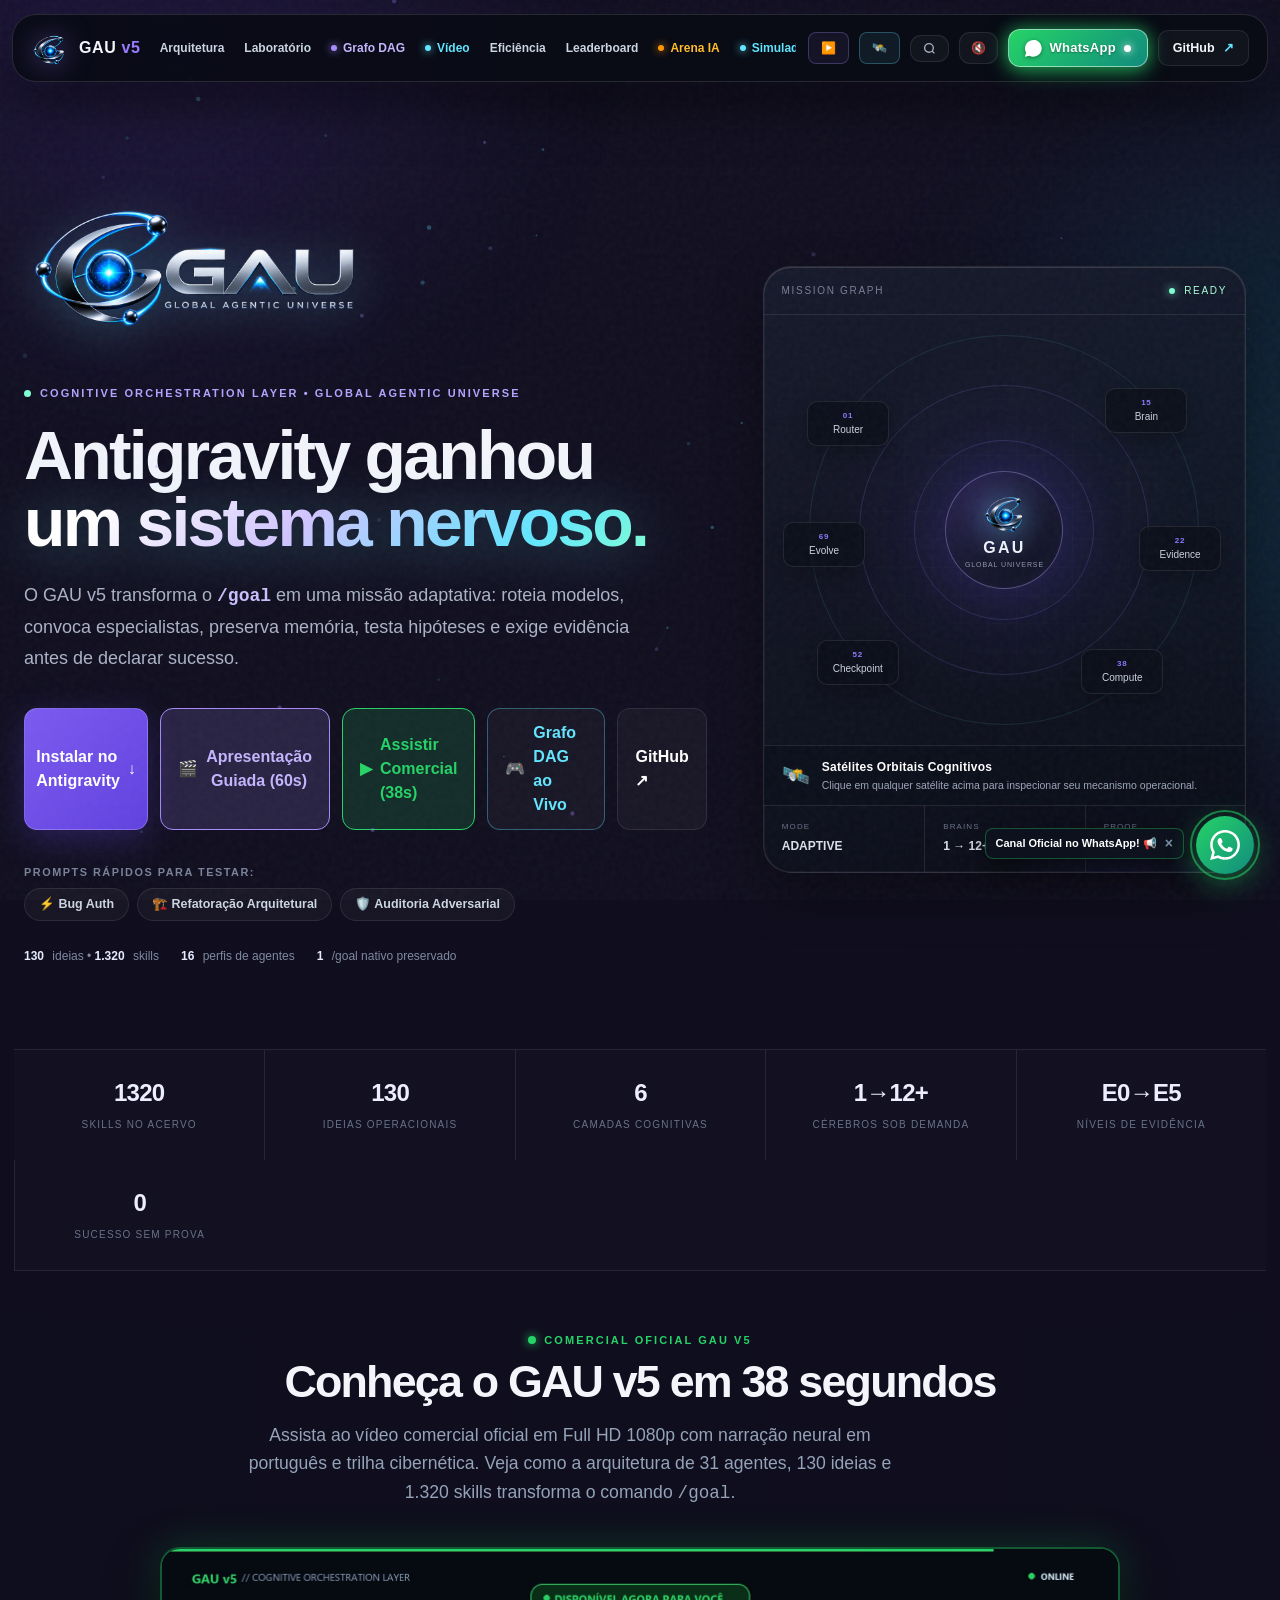
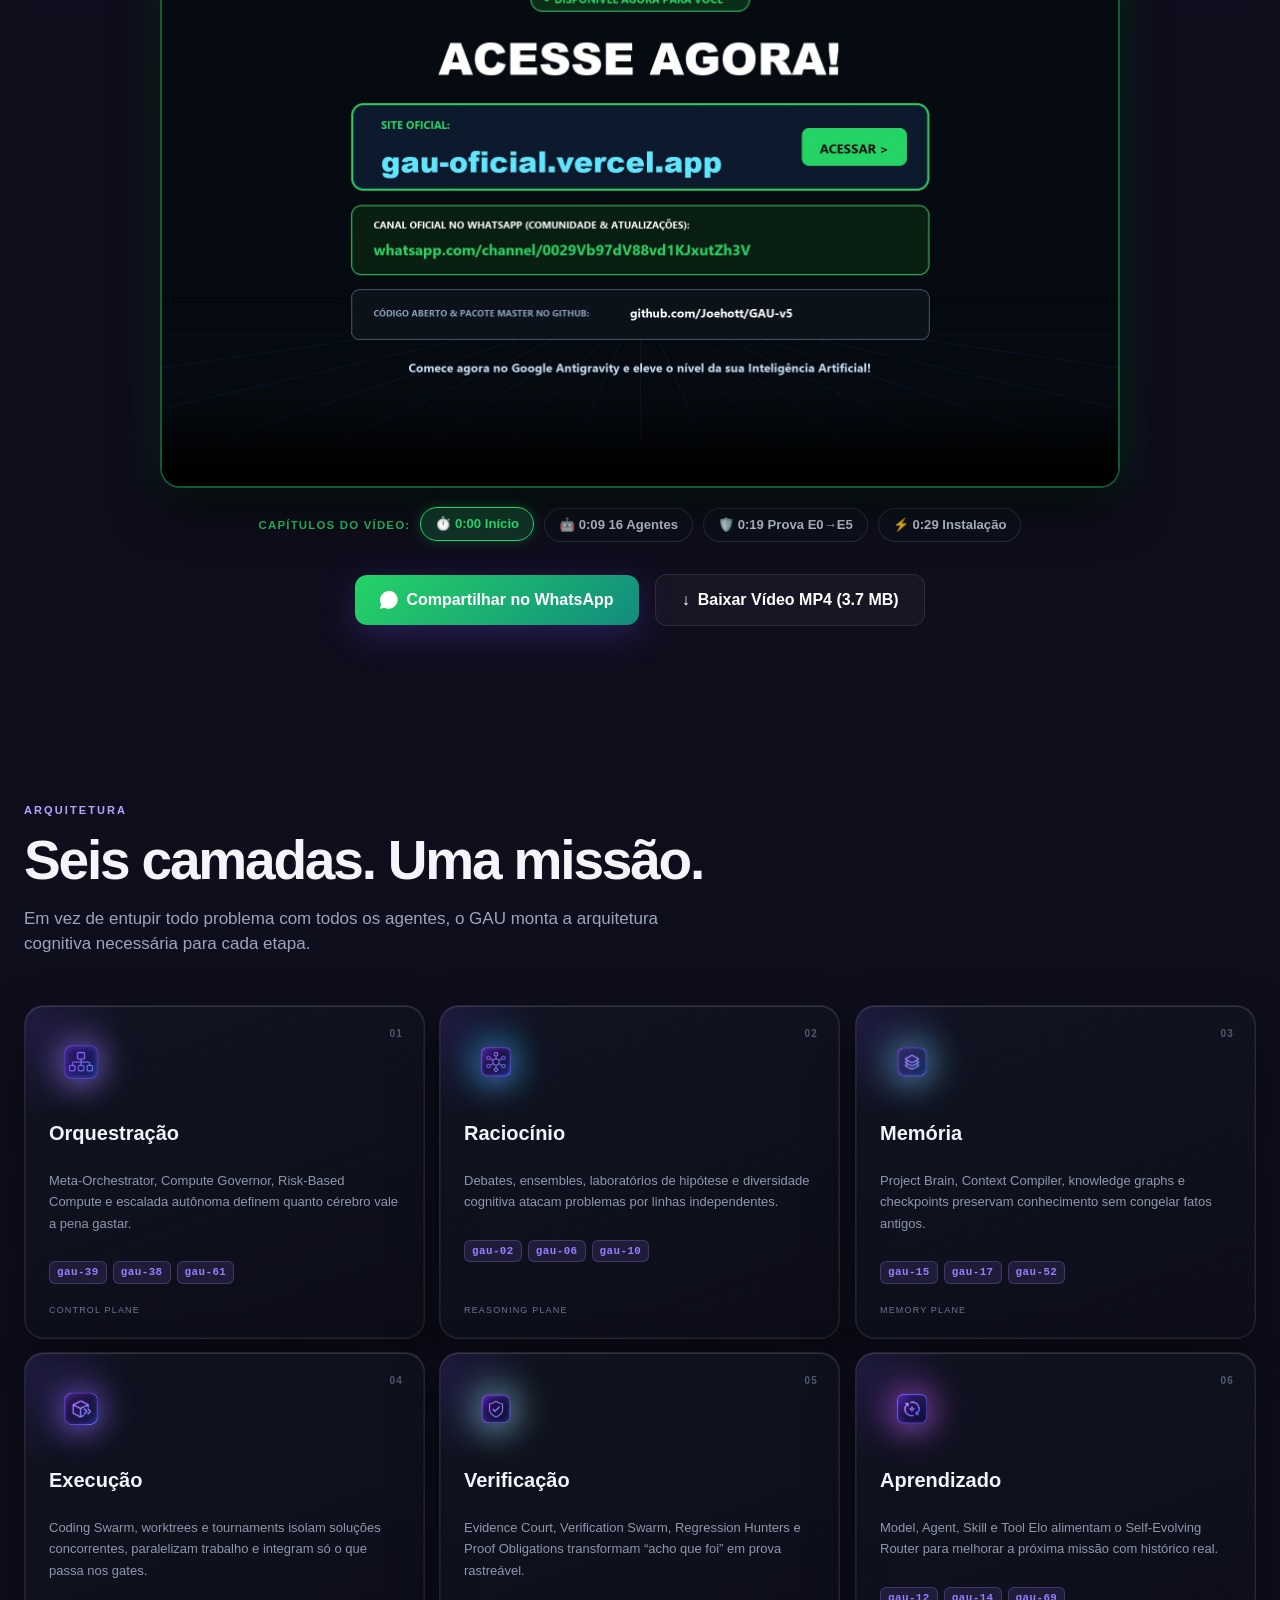
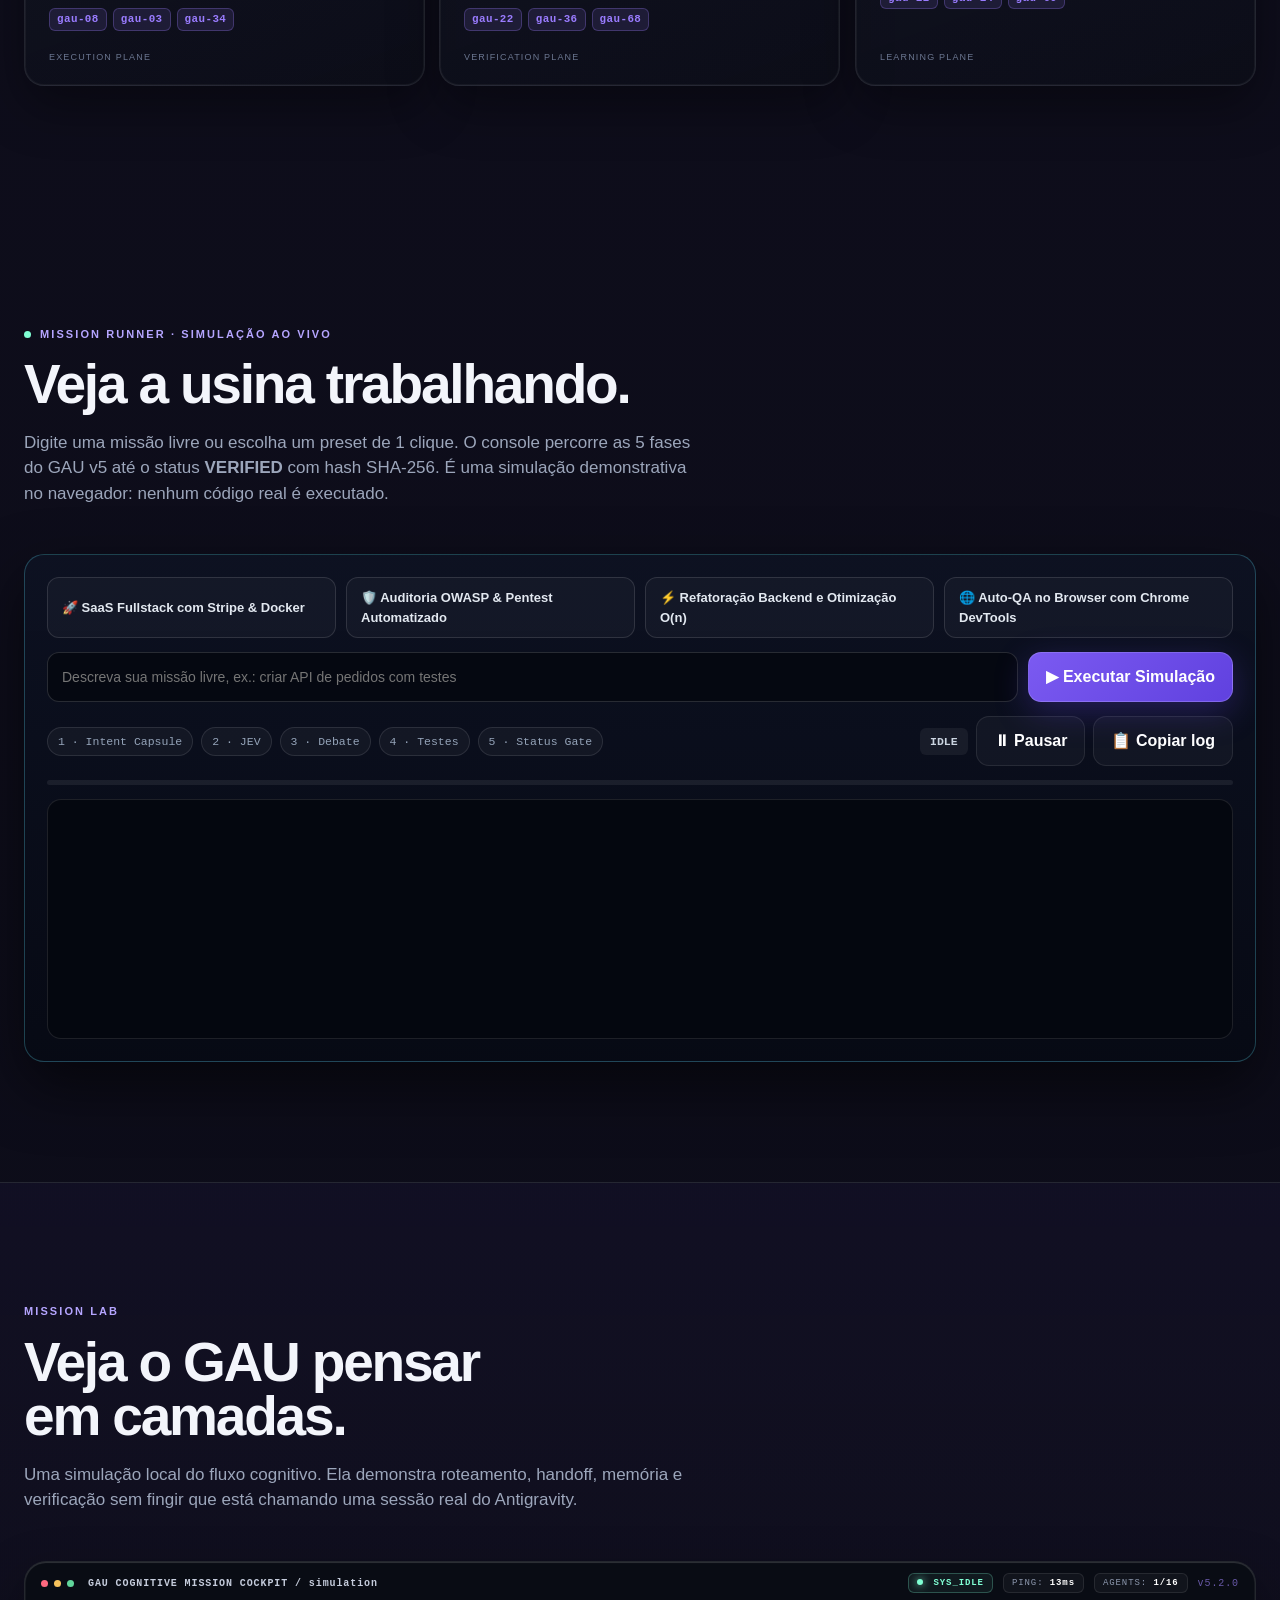
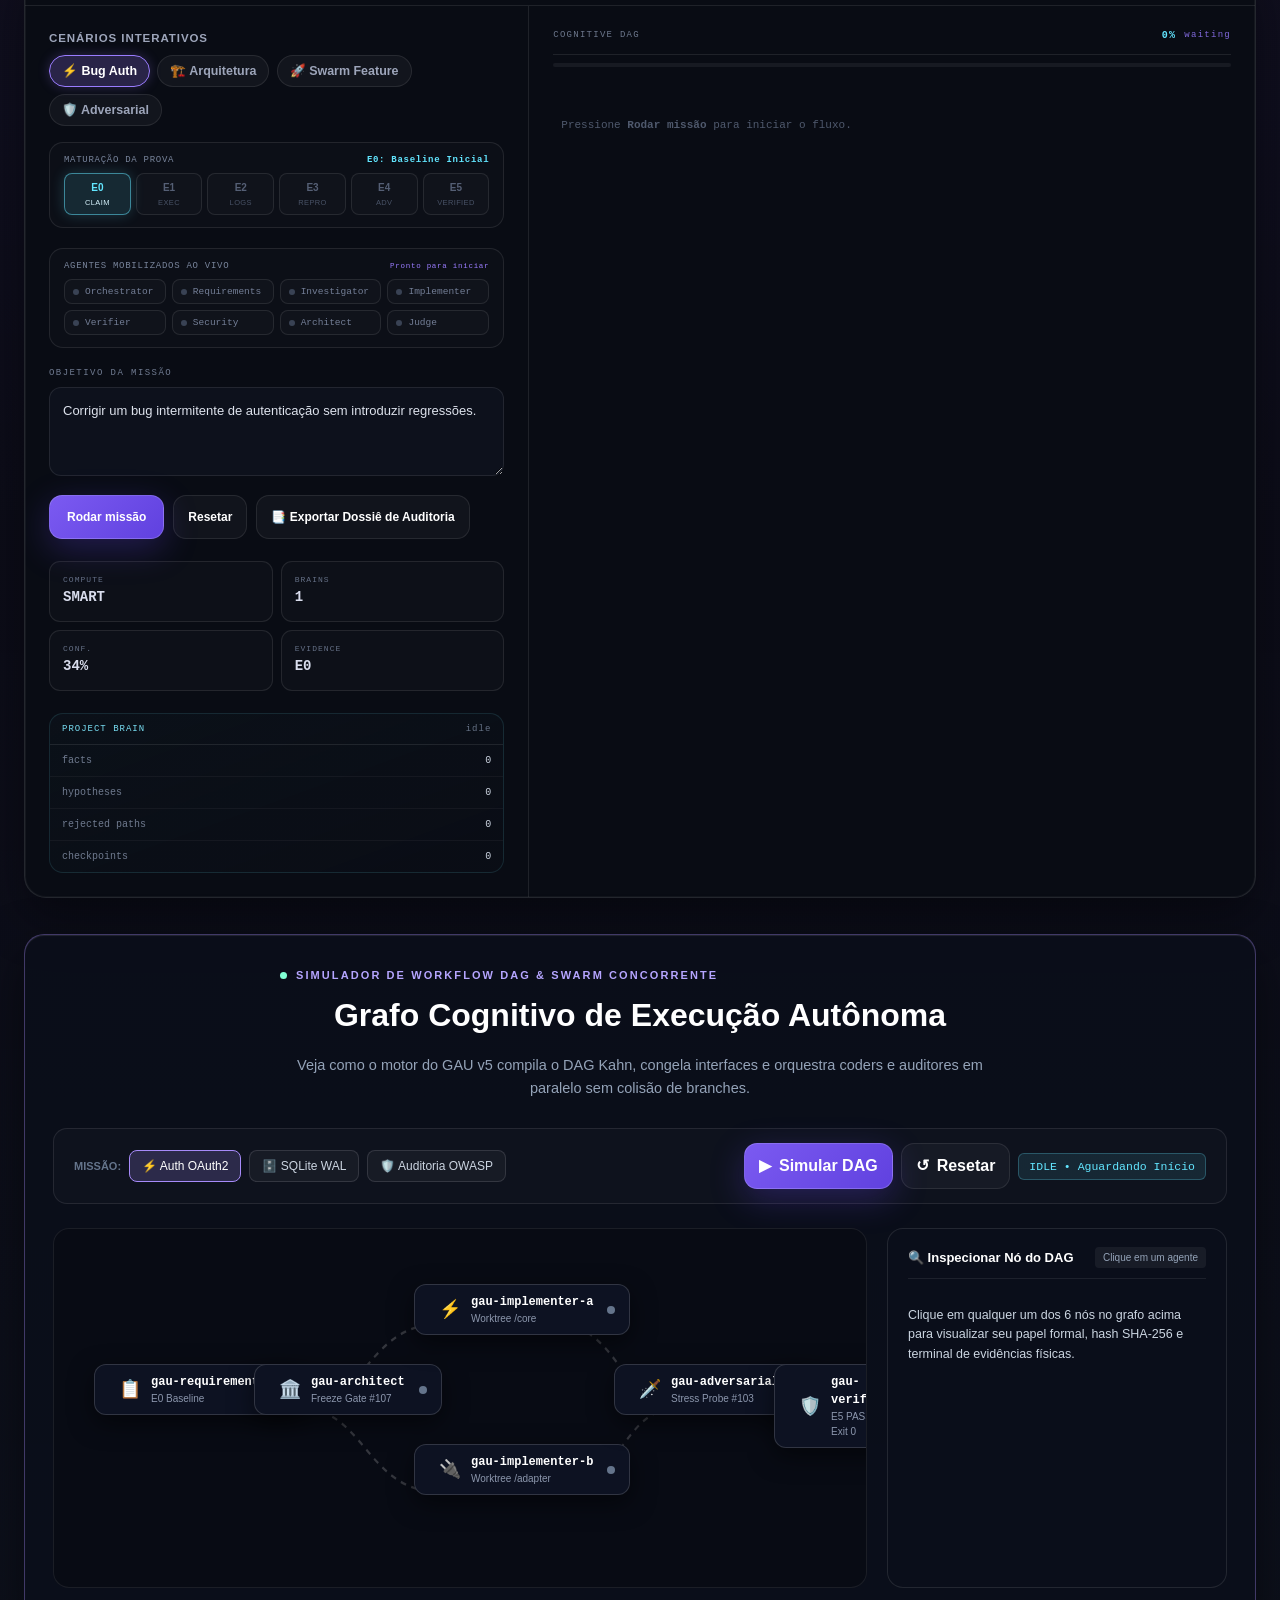
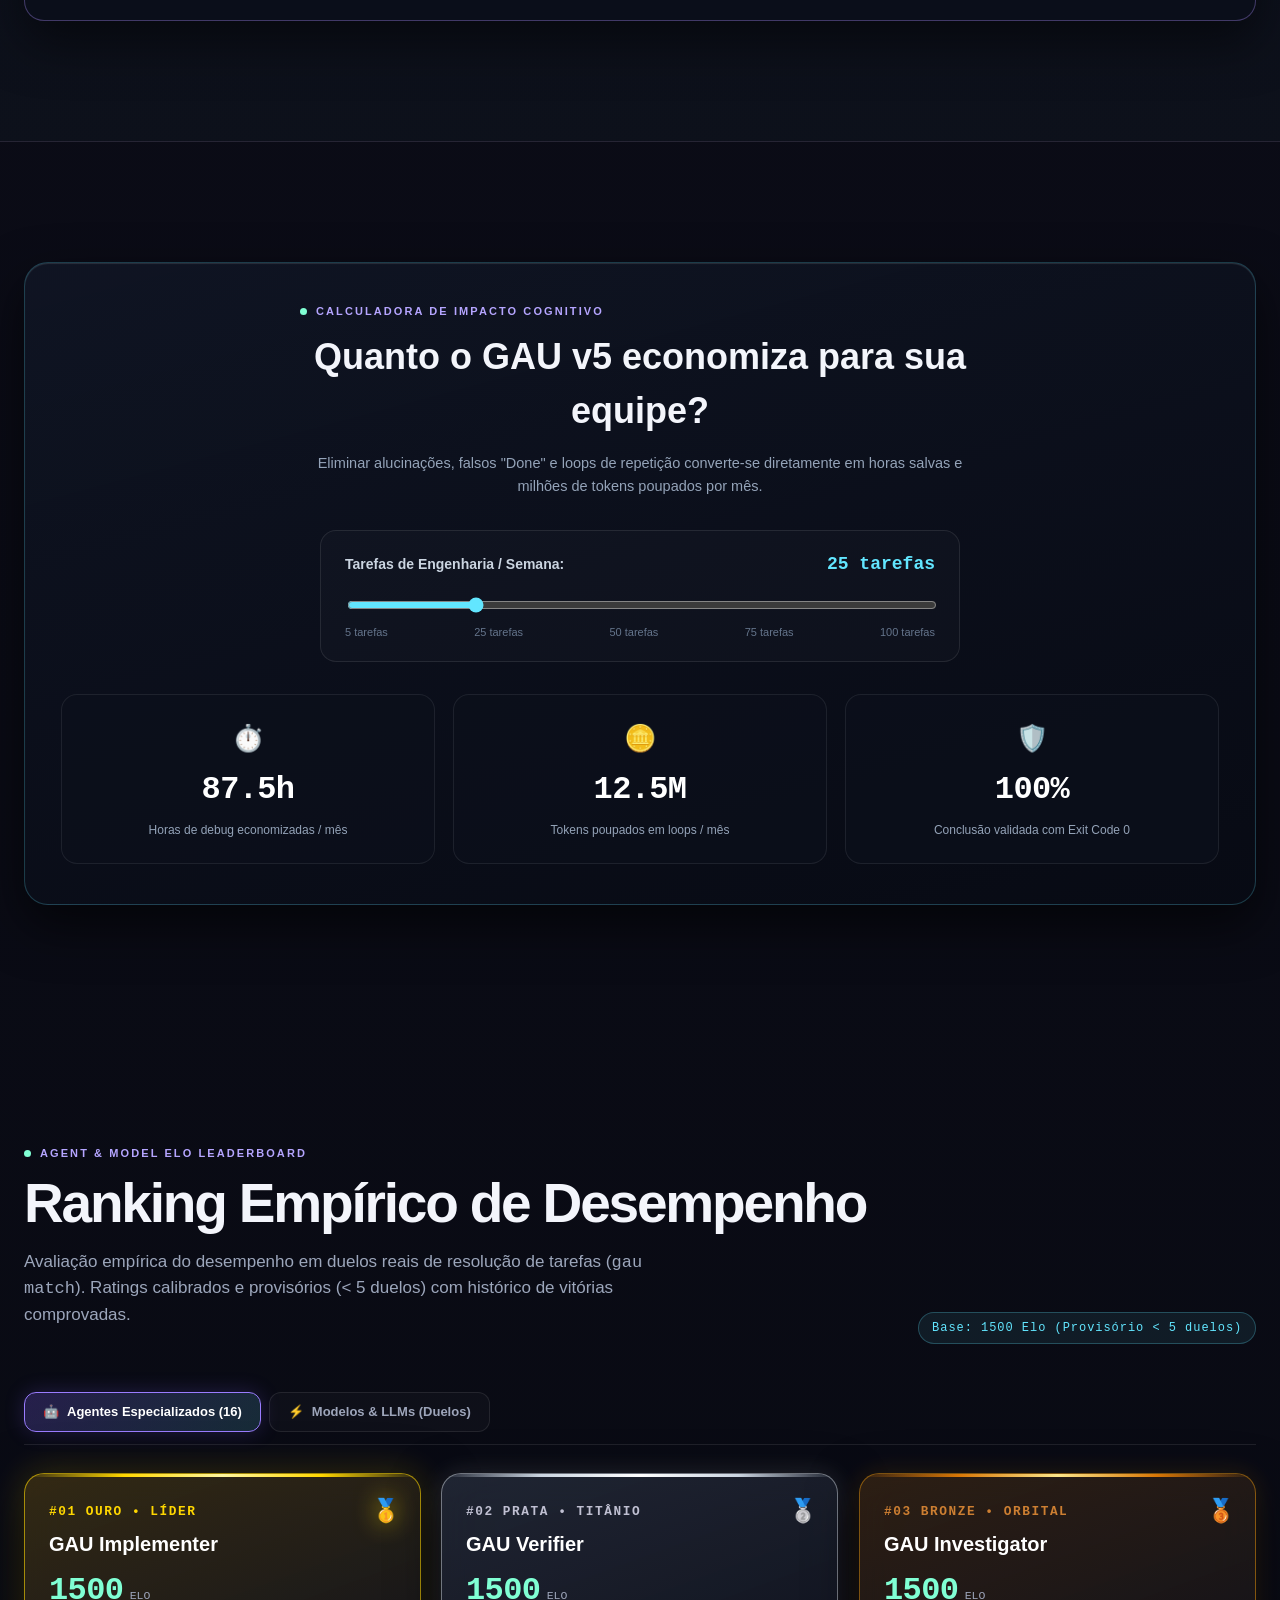
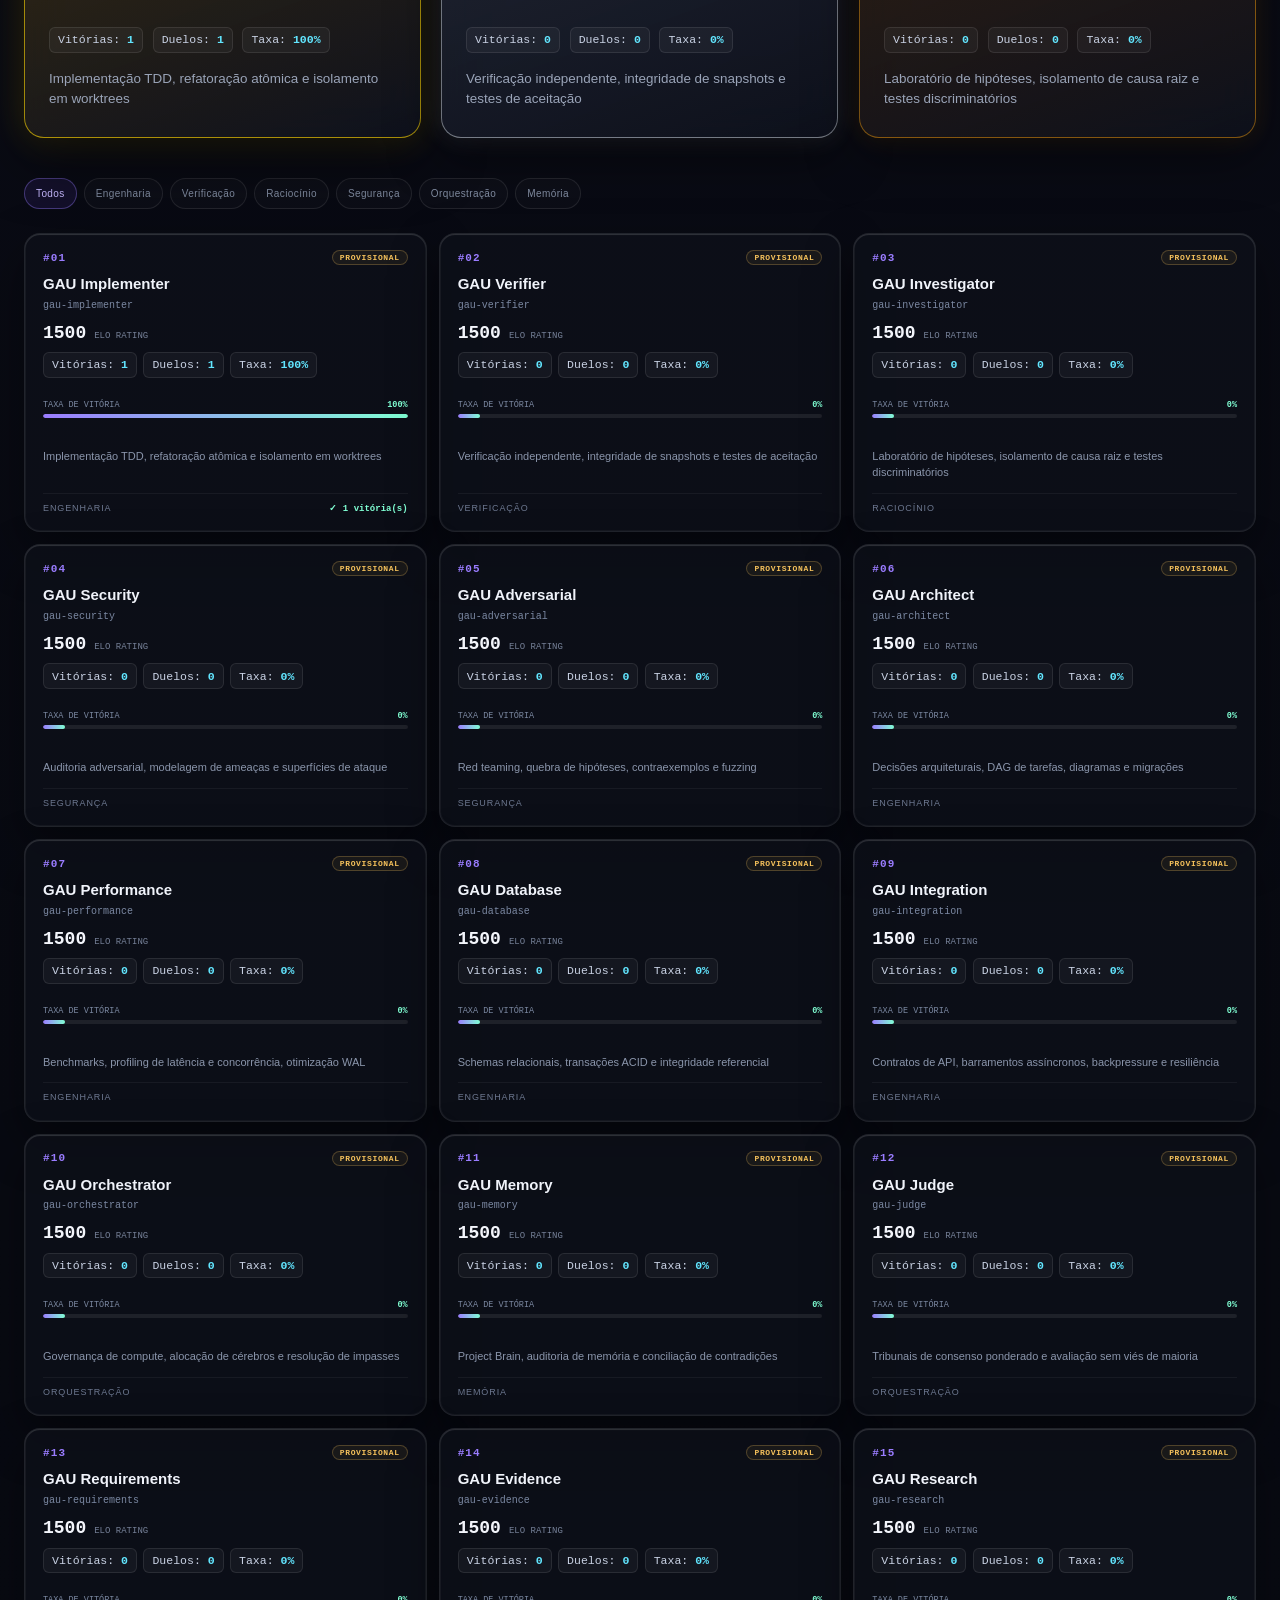
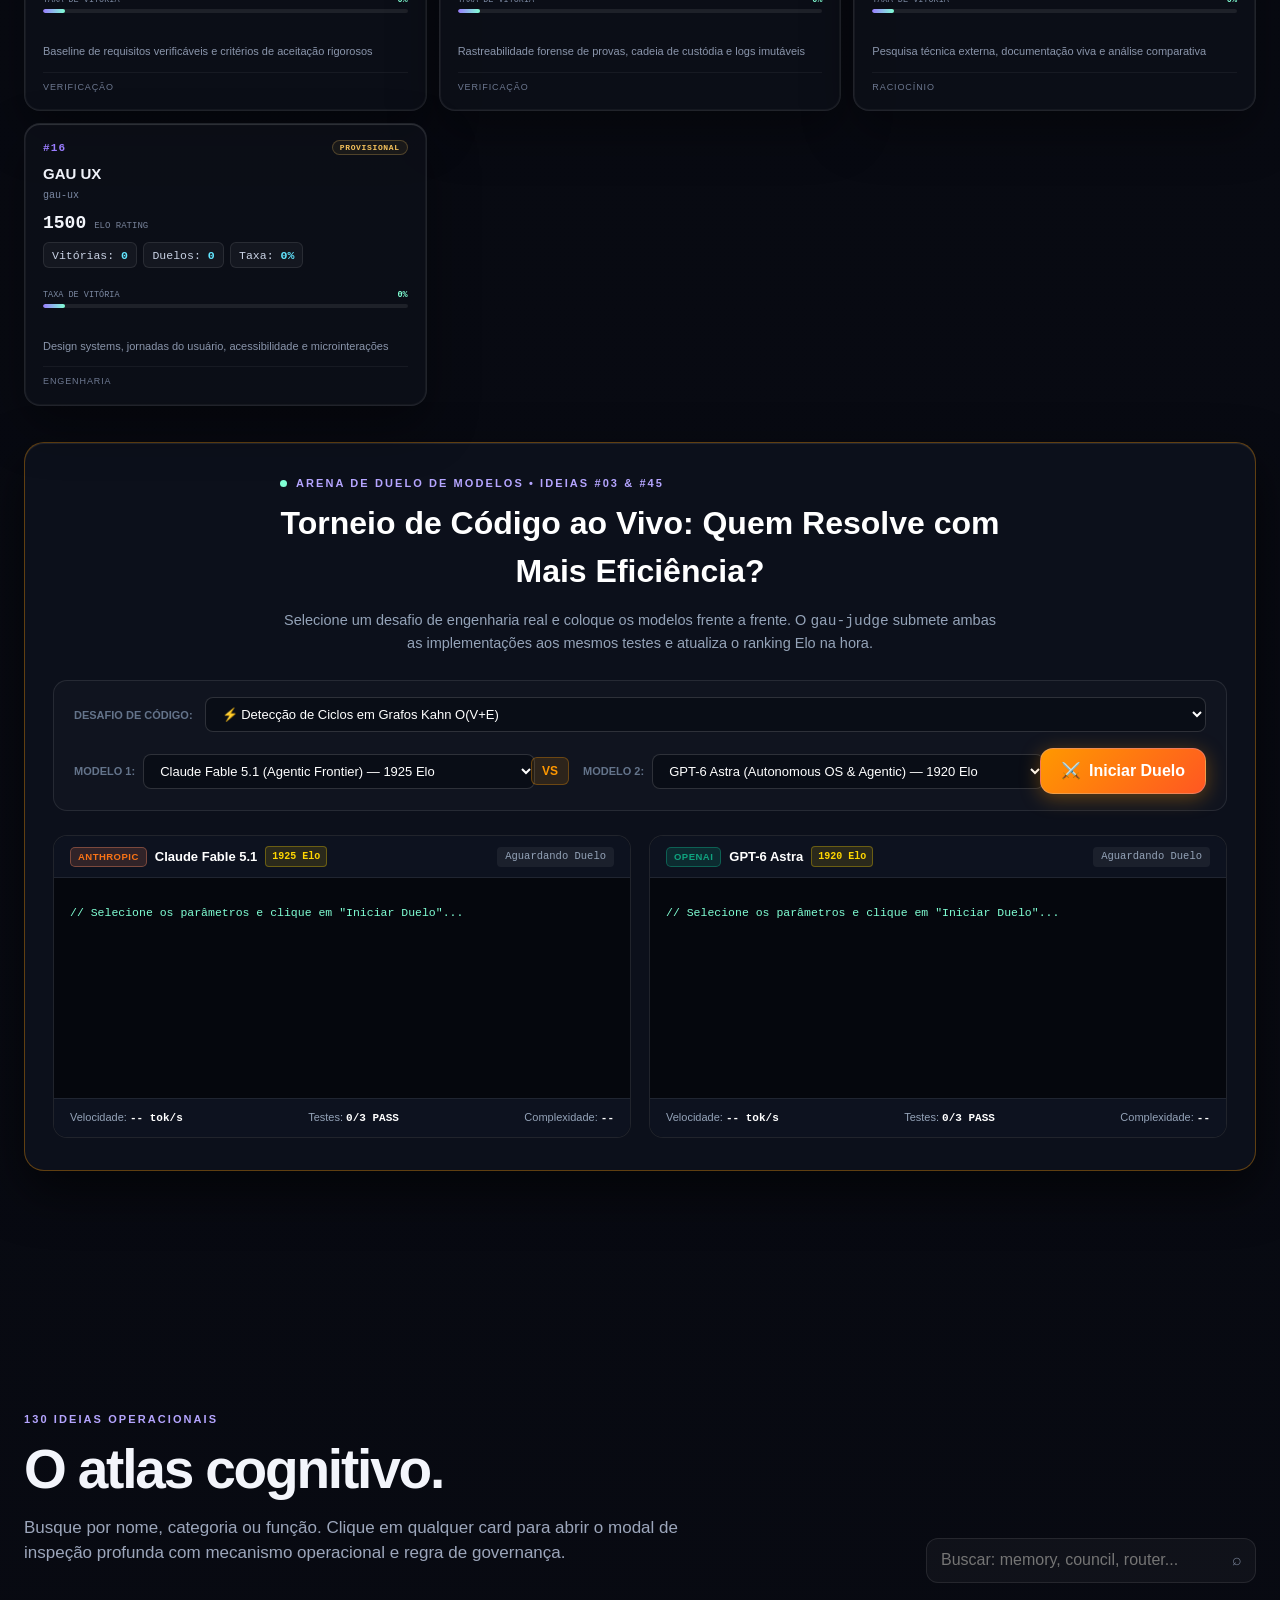
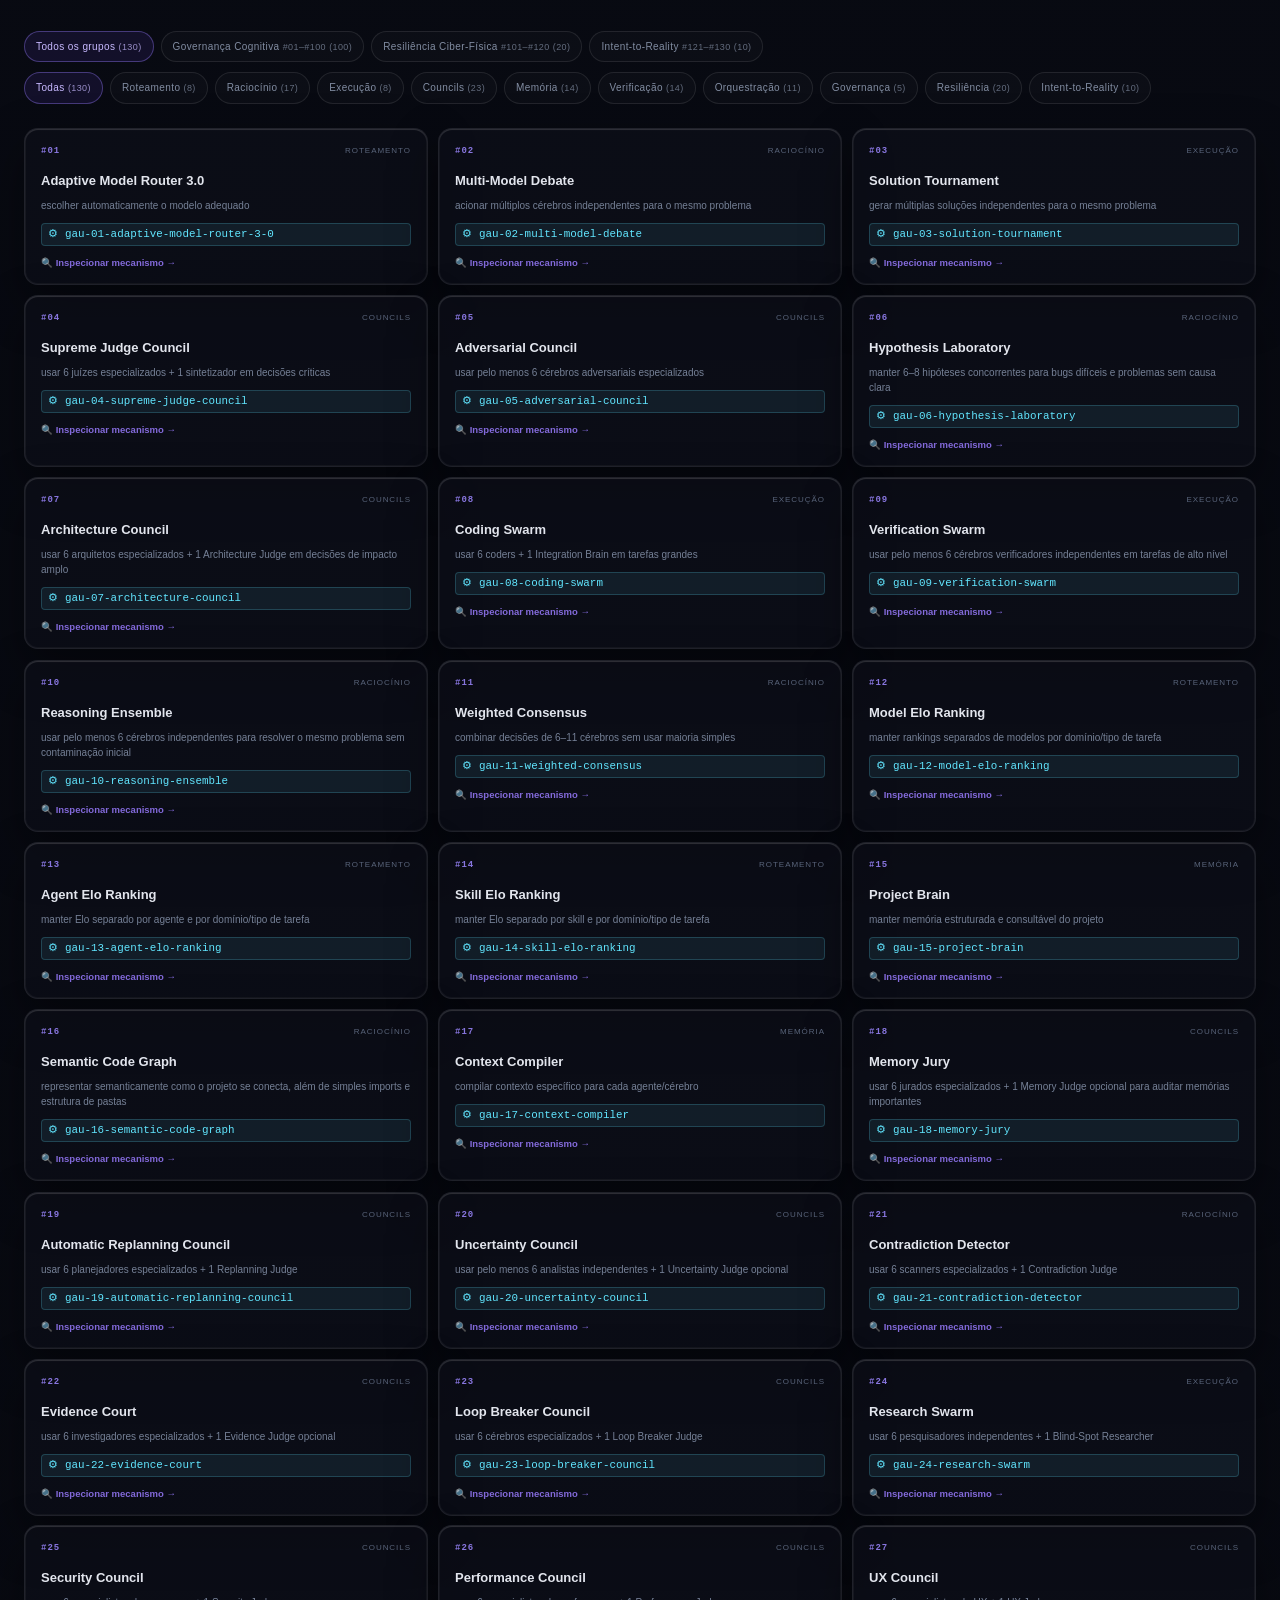
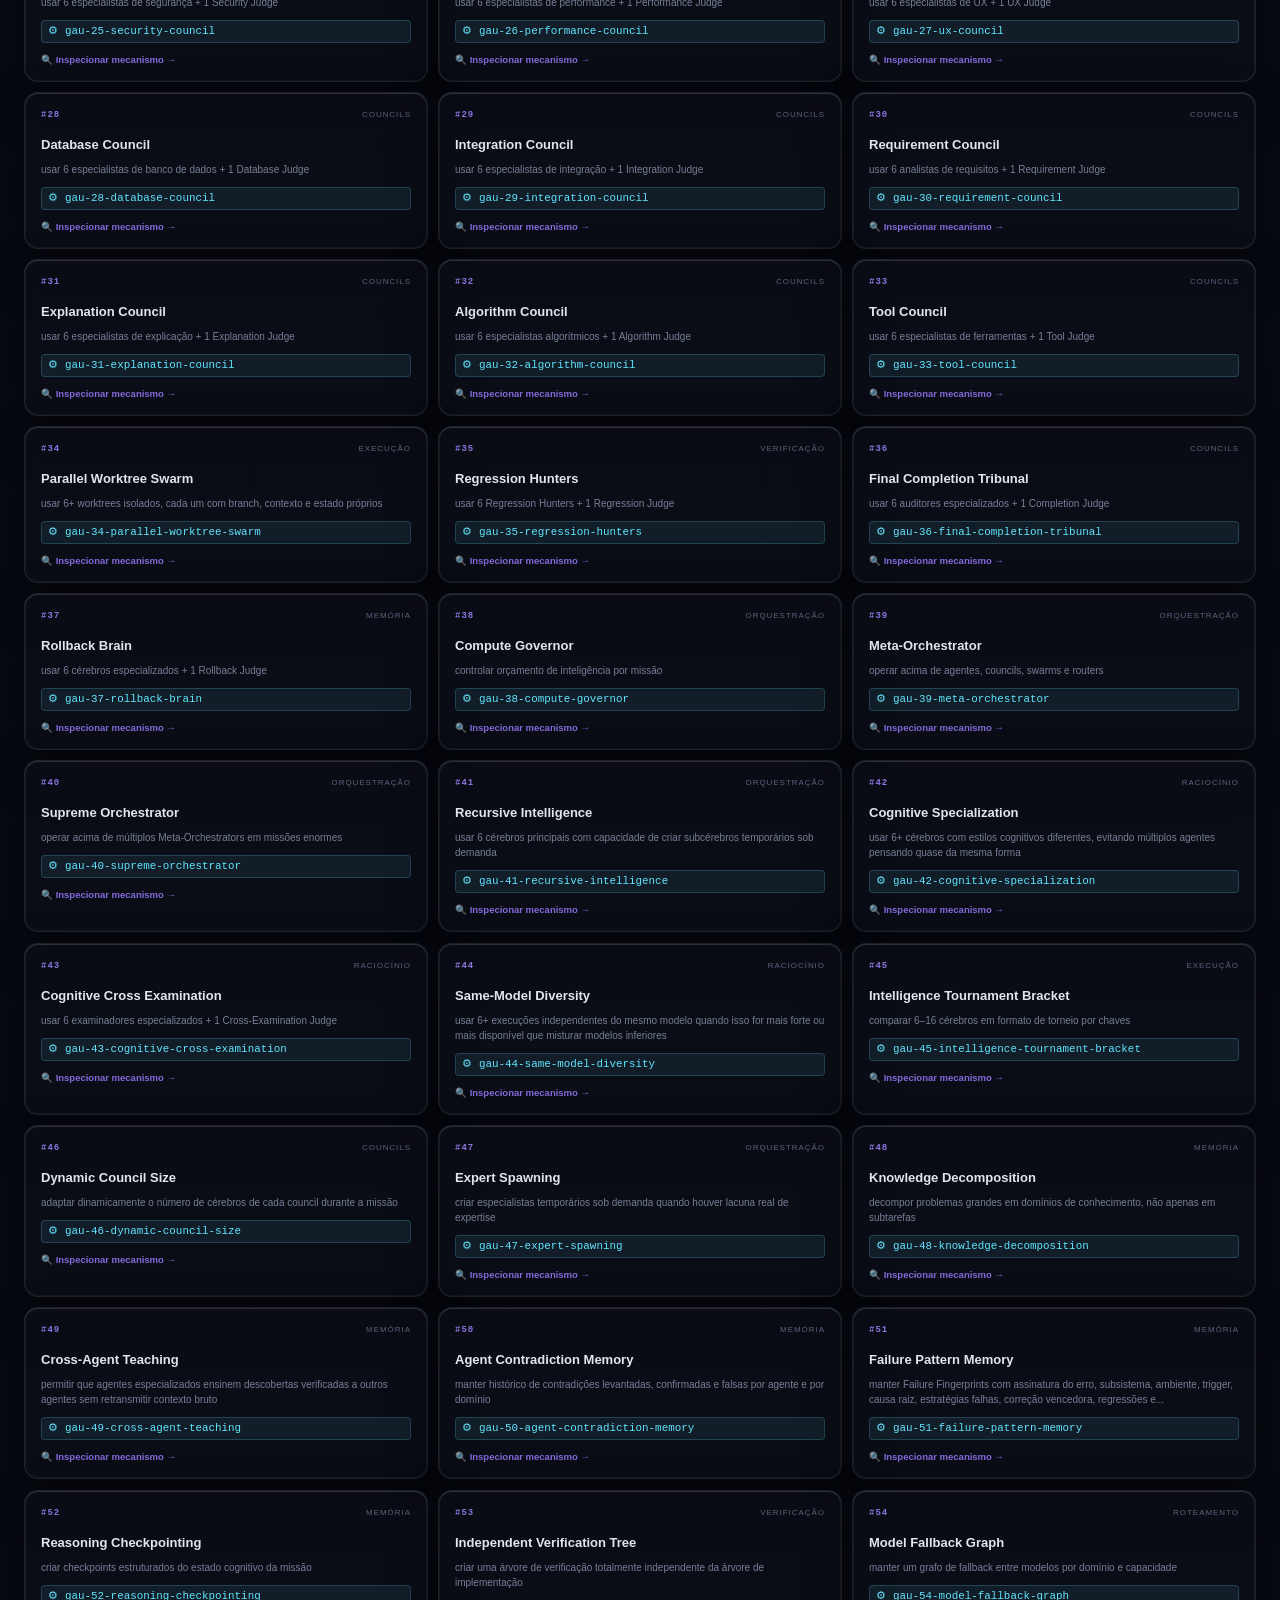
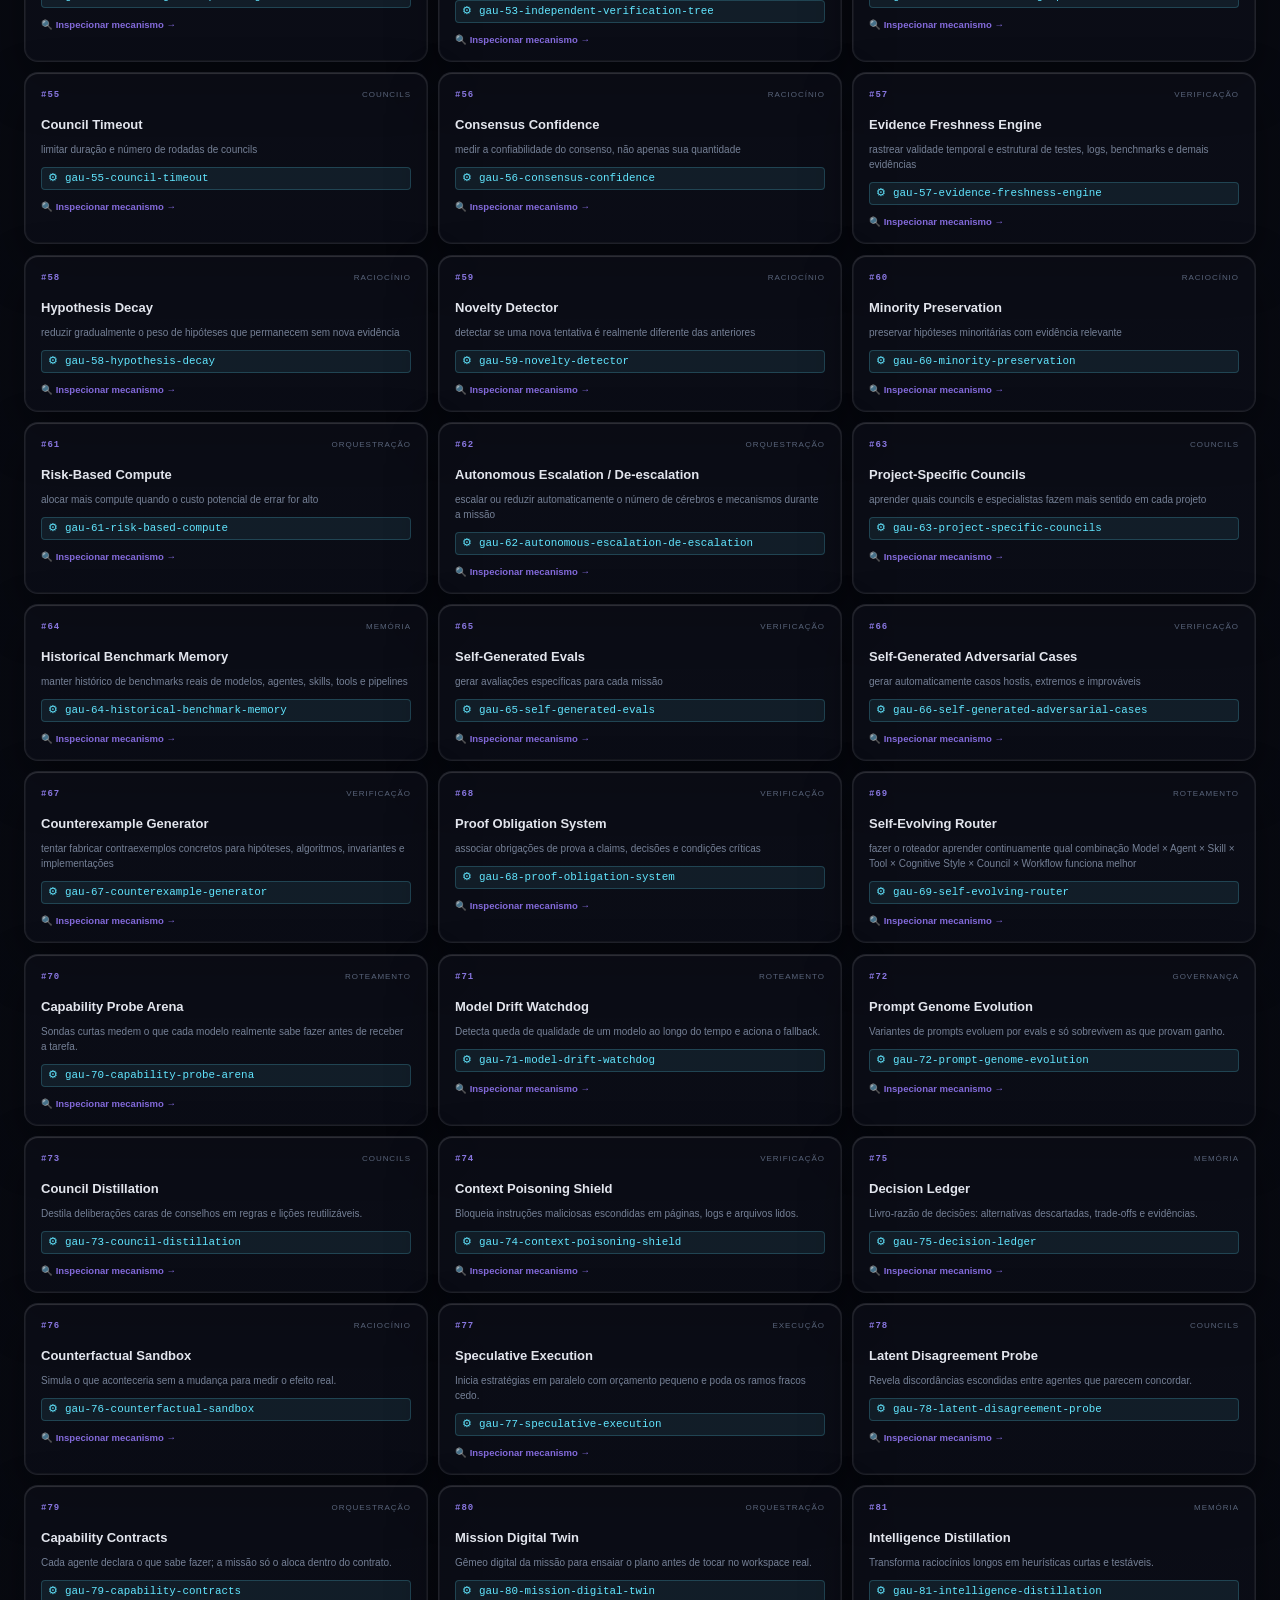
==== commit eff0583b: "feat(site): 1320 skills hub, mission runner, prompt studio, 130 ideias, configurador b2b e tribunal " ====
--- a/index.html
+++ b/index.html
@@ -9,7 +9,7 @@
   <meta name="apple-mobile-web-app-status-bar-style" content="black-translucent" />
   <meta name="apple-mobile-web-app-title" content="GAU v5" />
   <link rel="apple-touch-icon" href="assets/gau-avatar.png" />
-  <meta name="description" content="GAU v5 para Antigravity: 69 mecanismos cognitivos integrados ao /goal, com roteamento adaptativo, memória, councils, swarms e verificação por evidência." />
+  <meta name="description" content="GAU v5 para Antigravity: 130 mecanismos operacionais e 1.320 skills integrados ao /goal, com roteamento adaptativo, memória, councils, swarms e verificação por evidência." />
   <meta name="keywords" content="GAU v5, GAU, Grande Arquitetura Unificada, Antigravity, Google Antigravity, comando /goal, agentes autônomos, inteligência artificial, multi-agent system, orquestração de IA, robôs programadores, Joehott" />
   <link rel="canonical" href="https://gau-oficial.vercel.app/" />
 
@@ -18,7 +18,7 @@
   <meta property="og:url" content="https://gau-oficial.vercel.app/" />
   <meta property="og:site_name" content="GAU v5 Oficial" />
   <meta property="og:title" content="GAU v5 | Orquestração Cognitiva para Antigravity" />
-  <meta property="og:description" content="69 mecanismos cognitivos e 16 agentes autônomos integrados ao comando /goal do Antigravity." />
+  <meta property="og:description" content="130 mecanismos operacionais, 1.320 skills e 31 agentes autônomos integrados ao comando /goal do Antigravity." />
   <meta property="og:image" content="https://gau-oficial.vercel.app/assets/gau-og-banner.png" />
   <meta property="og:image:width" content="1200" />
   <meta property="og:image:height" content="630" />
@@ -28,14 +28,14 @@
   <meta name="twitter:card" content="summary_large_image" />
   <meta name="twitter:url" content="https://gau-oficial.vercel.app/" />
   <meta name="twitter:title" content="GAU v5 | Orquestração Cognitiva para Antigravity" />
-  <meta name="twitter:description" content="69 mecanismos cognitivos e 16 agentes autônomos integrados ao comando /goal do Antigravity." />
+  <meta name="twitter:description" content="130 mecanismos operacionais, 1.320 skills e 31 agentes autônomos integrados ao comando /goal do Antigravity." />
   <meta name="twitter:image" content="https://gau-oficial.vercel.app/assets/gau-og-banner.png" />
 
   <title>GAU v5 | Antigravity Cognitive Orchestration</title>
   <link rel="icon" href="assets/gau-icon.png" type="image/png" />
   <link rel="icon" href="assets/favicon.svg" type="image/svg+xml" />
   <link rel="manifest" href="site.webmanifest" />
-  <link rel="stylesheet" href="styles.css?v=5.5.6" />
+  <link rel="stylesheet" href="styles.css?v=5.5.7" />
 
   <!-- Vercel Web Analytics & Speed Insights -->
   <script>
@@ -101,7 +101,11 @@
       <a href="#roi">Eficiência</a>
       <a href="#leaderboard">Leaderboard</a>
       <a href="#modelArenaSection" class="nav-accent-amber"><span class="nav-dot amber"></span> Arena IA</a>
-      <a href="#ideas">69 ideias</a>
+      <a href="#runner" class="nav-accent-cyan"><span class="nav-dot cyan"></span> Simulador</a>
+      <a href="#skillsHub" class="nav-accent-mint"><span class="nav-dot mint"></span> 1.320 Skills</a>
+      <a href="#studio" class="nav-accent-purple"><span class="nav-dot purple"></span> Prompt Studio</a>
+      <a href="#ideas">130 Ideias</a>
+      <a href="#business" class="nav-accent-amber"><span class="nav-dot amber"></span> Empresas</a>
       <a href="#squadBuilderSection" class="nav-accent-mint"><span class="nav-dot mint"></span> Esquadrão</a>
       <a href="#goal">/goal</a>
       <a href="#deploy">Instalação</a>
@@ -149,7 +153,11 @@
       <a href="#roi" class="mobile-quick-chip">🧮 Eficiência</a>
       <a href="#leaderboard" class="mobile-quick-chip">🏆 Leaderboard</a>
       <a href="#modelArenaSection" class="mobile-quick-chip">⚔️ Duelo IA</a>
-      <a href="#ideas" class="mobile-quick-chip">💡 69 Ideias</a>
+      <a href="#runner" class="mobile-quick-chip">🚀 Simulador</a>
+      <a href="#skillsHub" class="mobile-quick-chip">🌍 1.320 Skills</a>
+      <a href="#studio" class="mobile-quick-chip">🛠️ Prompt Studio</a>
+      <a href="#ideas" class="mobile-quick-chip">💡 130 Ideias</a>
+      <a href="#business" class="mobile-quick-chip">💼 Empresas</a>
       <a href="#squadBuilderSection" class="mobile-quick-chip">🧩 Esquadrão</a>
       <a href="#goal" class="mobile-quick-chip">🎯 /goal</a>
       <a href="#deploy" class="mobile-quick-chip">⚡ Instalar</a>
@@ -172,7 +180,12 @@
       <a href="#lab" class="drawer-link"><span class="drawer-icon">🧪</span> Laboratório de Missões</a>
       <a href="#roi" class="drawer-link"><span class="drawer-icon">🧮</span> Calculadora de Eficiência</a>
       <a href="#leaderboard" class="drawer-link"><span class="drawer-icon">🏆</span> Leaderboard Elo</a>
-      <a href="#ideas" class="drawer-link"><span class="drawer-icon">💡</span> 69 Ideias Aprovadas</a>
+      <a href="#runner" class="drawer-link"><span class="drawer-icon">🚀</span> Console Simulador ao Vivo</a>
+      <a href="#skillsHub" class="drawer-link"><span class="drawer-icon">🌍</span> Hub Mundial (1.320 Skills)</a>
+      <a href="#studio" class="drawer-link"><span class="drawer-icon">🛠️</span> Prompt Studio &amp; Genomas</a>
+      <a href="#ideas" class="drawer-link"><span class="drawer-icon">💡</span> 130 Ideias Operacionais</a>
+      <a href="#business" class="drawer-link"><span class="drawer-icon">💼</span> Soluções para Empresas</a>
+      <a href="#tribunal" class="drawer-link"><span class="drawer-icon">⚖️</span> Tribunal de Evidências</a>
       <a href="#goal" class="drawer-link"><span class="drawer-icon">🎯</span> Comando /goal</a>
       <a href="#deploy" class="drawer-link"><span class="drawer-icon">📦</span> Instalação</a>
       <a href="#contato" class="drawer-link highlight-wa"><span class="drawer-icon">💬</span> Canal Oficial WhatsApp</a>
@@ -205,7 +218,7 @@
           </div>
         </div>
         <div class="hero-proof">
-          <span><i>69</i> mecanismos</span>
+          <span><i>130</i> ideias • <i>1.320</i> skills</span>
           <span><i>16</i> perfis de agentes</span>
           <span><i>1</i> /goal nativo preservado</span>
         </div>
@@ -250,7 +263,8 @@
     </section>
 
     <section class="metrics-strip" aria-label="Métricas principais">
-      <div><strong data-count="69">69</strong><span>ideias aprovadas</span></div>
+      <div><strong data-count="1320">1320</strong><span>skills no acervo</span></div>
+      <div><strong data-count="130">130</strong><span>ideias operacionais</span></div>
       <div><strong data-count="6">6</strong><span>camadas cognitivas</span></div>
       <div><strong>1→12+</strong><span>cérebros sob demanda</span></div>
       <div><strong>E0→E5</strong><span>níveis de evidência</span></div>
@@ -264,7 +278,7 @@
           COMERCIAL OFICIAL GAU v5
         </div>
         <h2 style="font-size: clamp(2rem, 3.5vw, 2.8rem); margin-top: 0.5rem;">Conheça o GAU v5 em 38 segundos</h2>
-        <p style="color: #94a3b8; font-size: 1.1rem; line-height: 1.6;">Assista ao vídeo comercial oficial em Full HD 1080p com narração neural em português e trilha cibernética. Veja como a arquitetura de 16 agentes e 69 mecanismos cognitivos transforma o comando <code>/goal</code>.</p>
+        <p style="color: #94a3b8; font-size: 1.1rem; line-height: 1.6;">Assista ao vídeo comercial oficial em Full HD 1080p com narração neural em português e trilha cibernética. Veja como a arquitetura de 31 agentes, 130 ideias e 1.320 skills transforma o comando <code>/goal</code>.</p>
       </div>
 
       <div class="commercial-video-container reveal delay-1" style="max-width: 960px; margin: 0 auto; position: relative; border-radius: 20px; overflow: hidden; box-shadow: 0 20px 50px rgba(0, 0, 0, 0.8), 0 0 40px rgba(37, 211, 102, 0.25); border: 2px solid rgba(37, 211, 102, 0.4); background: #070a13;">
@@ -352,7 +366,45 @@
       </div>
     </section>
 
-    <section class="lab-wrap" id="lab">
+    <section class="section-shell section-block" id="runner">
+      <div class="section-heading reveal">
+        <div class="eyebrow"><span class="pulse-dot"></span> MISSION RUNNER · SIMULAÇÃO AO VIVO</div>
+        <h2>Veja a usina trabalhando.</h2>
+        <p>Digite uma missão livre ou escolha um preset de 1 clique. O console percorre as 5 fases do GAU v5 até o status <strong>VERIFIED</strong> com hash SHA-256. É uma simulação demonstrativa no navegador: nenhum código real é executado.</p>
+      </div>
+      <div class="runner-shell reveal">
+        <div class="runner-presets" role="group" aria-label="Presets de missão">
+          <button type="button" class="runner-preset" data-preset="saas" aria-pressed="false">🚀 SaaS Fullstack com Stripe &amp; Docker</button>
+          <button type="button" class="runner-preset" data-preset="owasp" aria-pressed="false">🛡️ Auditoria OWASP &amp; Pentest Automatizado</button>
+          <button type="button" class="runner-preset" data-preset="refactor" aria-pressed="false">⚡ Refatoração Backend e Otimização O(n)</button>
+          <button type="button" class="runner-preset" data-preset="qa" aria-pressed="false">🌐 Auto-QA no Browser com Chrome DevTools</button>
+        </div>
+        <div class="runner-input-row">
+          <label class="sr-only" for="runnerInput">Descreva sua missão</label>
+          <input id="runnerInput" type="text" maxlength="160" placeholder="Descreva sua missão livre, ex.: criar API de pedidos com testes" autocomplete="off" />
+          <button type="button" class="button primary" id="runnerRun">▶ Executar Simulação</button>
+        </div>
+        <div class="runner-toolbar">
+          <ol class="runner-phases" id="runnerPhases" aria-label="Fases da missão">
+            <li data-phase="1">1 · Intent Capsule</li>
+            <li data-phase="2">2 · JEV</li>
+            <li data-phase="3">3 · Debate</li>
+            <li data-phase="4">4 · Testes</li>
+            <li data-phase="5">5 · Status Gate</li>
+          </ol>
+          <div class="runner-controls">
+            <span class="runner-status" id="runnerStatus" data-state="idle" aria-live="polite">IDLE</span>
+            <button type="button" class="button ghost" id="runnerPause" aria-pressed="false" disabled>⏸ Pausar</button>
+            <button type="button" class="button ghost" id="runnerCopy" disabled>📋 Copiar log</button>
+          </div>
+        </div>
+        <div class="runner-progress" aria-hidden="true"><span id="runnerBar"></span></div>
+        <div class="runner-console" id="runnerConsole" role="log" aria-live="polite" aria-label="Console da simulação" tabindex="0"></div>
+      </div>
+    </section>
+
+    
+<section class="lab-wrap" id="lab">
       <div class="section-shell section-block">
         <div class="section-heading reveal">
           <div class="eyebrow">MISSION LAB</div>
@@ -849,7 +901,7 @@
     <section class="section-shell section-block" id="ideas">
       <div class="section-heading reveal split-heading">
         <div>
-          <div class="eyebrow">69 IDEIAS APROVADAS</div>
+          <div class="eyebrow">130 IDEIAS OPERACIONAIS</div>
           <h2>O atlas cognitivo.</h2>
           <p>Busque por nome, categoria ou função. Clique em qualquer card para abrir o modal de inspeção profunda com mecanismo operacional e regra de governança.</p>
         </div>
@@ -859,9 +911,185 @@
           <span>⌕</span>
         </div>
       </div>
+      <div class="filter-row group-tabs" id="ideaGroups" aria-label="Grupos de ideias"></div>
       <div class="filter-row" id="ideaFilters" aria-label="Filtros das ideias"></div>
       <div class="ideas-grid" id="ideasGrid"></div>
-      <div class="ideas-footer"><span id="ideaCount">69</span> mecanismos visíveis • Clique em um card para inspecionar</div>
+      <div class="ideas-footer"><span id="ideaCount">130</span> mecanismos visíveis • Clique em um card para inspecionar</div>
+    </section>
+
+    <section class="section-shell section-block" id="skillsHub">
+      <div class="section-heading reveal split-heading">
+        <div>
+          <div class="eyebrow"><span class="pulse-dot"></span> O MAIOR HUB DE SKILLS DE IA DO MUNDO • 1.320 SKILLS REAIS</div>
+          <h2>A Biblioteca Mundial de Skills.</h2>
+          <p>Explore as <strong>1.320 skills modulares reais</strong> do ecossistema GAU v5 (Segurança, Frontend, Backend, IA/LLM, Cloud, Ciência e Automação). Copie qualquer skill em 1 clique ou envie direto para o Prompt Studio.</p>
+        </div>
+        <div class="idea-search-wrap">
+          <label class="sr-only" for="skillsHubSearch">Pesquisar entre 1.320 skills</label>
+          <input id="skillsHubSearch" type="search" placeholder="Pesquisar 1.320 skills: react, pentest, llm, docker..." autocomplete="off" />
+          <span>⌕</span>
+        </div>
+      </div>
+      <div class="skills-quick-row reveal" aria-label="Atalhos de busca rápida">
+        <span class="skills-quick-label">Populares:</span>
+        <button type="button" class="skills-quick-tag" data-q="gau-">⚡ GAU Core</button>
+        <button type="button" class="skills-quick-tag" data-q="hunt-">🛡️ Bug Bounty &amp; Pentest</button>
+        <button type="button" class="skills-quick-tag" data-q="react">⚛️ React &amp; Next.js</button>
+        <button type="button" class="skills-quick-tag" data-q="fastapi">🐍 Python &amp; FastAPI</button>
+        <button type="button" class="skills-quick-tag" data-q="llm">🧠 LLMs &amp; Fine-Tuning</button>
+        <button type="button" class="skills-quick-tag" data-q="playwright">🌐 Browser &amp; QA</button>
+        <button type="button" class="skills-quick-tag" data-q="">Limpar filtro</button>
+      </div>
+      <div class="filter-row" id="skillsHubFilters" aria-label="Categorias das 1.320 skills"></div>
+      <div class="skills-hub-grid" id="skillsHubGrid"></div>
+      <div class="skills-hub-footer">
+        <span id="skillsHubCount">Exibindo 24 de 1320 skills</span>
+        <button type="button" class="button primary" id="skillsHubMore">Carregar mais skills (+24)</button>
+      </div>
+    </section>
+
+    <section class="section-shell section-block" id="studio">
+      <div class="section-heading reveal">
+        <div class="eyebrow"><span class="pulse-dot"></span> FERRAMENTA DE USO DIÁRIO • PROMPT STUDIO GAU</div>
+        <h2>Gere seu Prompt Mestre em 1 clique.</h2>
+        <p>Escolha o domínio, o nível de autonomia (#126) e as garantias de engenharia. O Studio compila instantaneamente uma <strong>Intent Capsule (#121)</strong> pronta para colar no Antigravity, Claude Code ou Cursor.</p>
+      </div>
+      <div class="studio-grid reveal">
+        <form class="studio-form" onsubmit="return false" aria-label="Opções do Prompt Studio">
+          <fieldset class="studio-fieldset">
+            <legend>Domínio Técnico</legend>
+            <div class="studio-chips">
+              <label class="studio-chip"><input type="radio" name="studioDomain" value="frontend" checked /><span>Frontend Moderno</span></label>
+              <label class="studio-chip"><input type="radio" name="studioDomain" value="backend" /><span>Backend de Alta Performance</span></label>
+              <label class="studio-chip"><input type="radio" name="studioDomain" value="pentest" /><span>Pentest &amp; Segurança</span></label>
+              <label class="studio-chip"><input type="radio" name="studioDomain" value="debug" /><span>Bug Caótico &amp; Debugging</span></label>
+              <label class="studio-chip"><input type="radio" name="studioDomain" value="windows" /><span>Automação Windows</span></label>
+            </div>
+          </fieldset>
+          <fieldset class="studio-fieldset">
+            <legend>Escala de Autonomia (#126)</legend>
+            <div class="studio-chips">
+              <label class="studio-chip"><input type="radio" name="studioAuto" value="A0" /><span>A0 (Leitura/Inspeção)</span></label>
+              <label class="studio-chip"><input type="radio" name="studioAuto" value="A1" checked /><span>A1 (Execução Regrada)</span></label>
+              <label class="studio-chip"><input type="radio" name="studioAuto" value="A2" /><span>A2 (Missão Crítica)</span></label>
+            </div>
+          </fieldset>
+          <fieldset class="studio-fieldset">
+            <legend>Travas de Qualidade</legend>
+            <div class="studio-chips">
+              <label class="studio-chip"><input type="checkbox" id="optTdd" /><span>Ativar TDD Estrito</span></label>
+              <label class="studio-chip"><input type="checkbox" id="optDevil" /><span>Ativar Devil's Advocate Cego</span></label>
+              <label class="studio-chip"><input type="checkbox" id="optExit" checked /><span>Exigir Exit Code 0</span></label>
+            </div>
+          </fieldset>
+          <label class="studio-goal-label" for="studioGoal">Seu objetivo ou missão (opcional)</label>
+          <textarea id="studioGoal" rows="3" maxlength="400" placeholder="Ex.: criar sistema SaaS de agendamento com pagamentos e testes E2E"></textarea>
+        </form>
+        <div class="studio-result">
+          <div class="studio-result-head"><span>Intent Capsule compilada ao vivo</span><button type="button" class="button primary studio-copy" id="studioCopy">📋 Copiar Prompt Mestre</button></div>
+          <pre class="studio-output" id="studioOutput" aria-live="polite" tabindex="0"></pre>
+        </div>
+      </div>
+
+      <div class="section-heading reveal genome-heading">
+        <div class="eyebrow"><span class="pulse-dot"></span> GENOMAS DE WORKFLOW • #128</div>
+        <h2>Templates de Automação Versionados.</h2>
+        <p>Fluxos de trabalho testados em batalha com etapas, gates de saída e comando de rollback. Copie o JSON ou baixe o arquivo pronto.</p>
+      </div>
+      <div class="genome-grid" id="genomeGrid"></div>
+    </section>
+
+    <section class="section-shell section-block" id="business">
+      <div class="section-heading reveal">
+        <div class="eyebrow"><span class="pulse-dot"></span> SOLUÇÕES PARA EMPRESAS &amp; NEGÓCIOS</div>
+        <h2>Contrate a Engenharia Autônoma GAU v5.</h2>
+        <p>Precisa tirar um SaaS do papel, auditar a segurança da sua empresa ou automatizar operações com IA? Configure sua necessidade abaixo e envie a especificação pronta direto no nosso WhatsApp.</p>
+      </div>
+      <div class="biz-grid reveal">
+        <form class="biz-form" onsubmit="return false" aria-label="Configurador de projeto comercial">
+          <fieldset class="studio-fieldset">
+            <legend>1. O que você precisa construir ou resolver?</legend>
+            <div class="studio-chips">
+              <label class="studio-chip"><input type="radio" name="bizSolution" value="mvp" checked /><span>🚀 Criar SaaS / MVP Completo</span></label>
+              <label class="studio-chip"><input type="radio" name="bizSolution" value="sec" /><span>🛡️ Auditoria &amp; Pentest OWASP</span></label>
+              <label class="studio-chip"><input type="radio" name="bizSolution" value="ai" /><span>🤖 Agentes de IA &amp; Automação</span></label>
+              <label class="studio-chip"><input type="radio" name="bizSolution" value="scale" /><span>⚡ Resgate de Código &amp; Escala</span></label>
+            </div>
+          </fieldset>
+          <fieldset class="studio-fieldset">
+            <legend>2. Modalidade de Entrega</legend>
+            <div class="studio-chips">
+              <label class="studio-chip"><input type="radio" name="bizUrgency" value="sprint" /><span>⚡ Sprint Rápida</span></label>
+              <label class="studio-chip"><input type="radio" name="bizUrgency" value="full" checked /><span>🏛️ Projeto Ponta a Ponta</span></label>
+              <label class="studio-chip"><input type="radio" name="bizUrgency" value="dedicated" /><span>👑 Esquadrão Dedicado</span></label>
+            </div>
+          </fieldset>
+          <label class="studio-goal-label" for="bizContext">3. Resumo do seu projeto ou empresa (opcional)</label>
+          <textarea id="bizContext" rows="3" maxlength="360" placeholder="Ex.: Somos uma fintech e precisamos lançar nosso painel web com auditoria de segurança..."></textarea>
+        </form>
+        <div class="biz-summary-card">
+          <div class="biz-summary-top">
+            <span class="biz-pill">PLANO TÉCNICO RECOMENDADO</span>
+            <h3 id="bizOutTitle">SaaS / Produto Digital Completo (Web &amp; Mobile)</h3>
+          </div>
+          <div class="biz-block">
+            <small>ESQUADRÃO DE AGENTES ALOCADO</small>
+            <div class="biz-badges" id="bizOutSquad"></div>
+          </div>
+          <div class="biz-block">
+            <small>SKILLS ESPECIALIZADAS ATIVADAS</small>
+            <div class="biz-badges" id="bizOutSkills"></div>
+          </div>
+          <div class="biz-block">
+            <small>ENTREGÁVEIS COM PROVA FÍSICA</small>
+            <ul class="biz-deliverables" id="bizOutDeliverables"></ul>
+          </div>
+          <pre class="biz-brief-preview" id="bizBriefPreview" aria-live="polite"></pre>
+          <div class="biz-cta-row">
+            <a class="contact-cta-btn" id="bizWhatsappSendBtn" href="https://whatsapp.com/channel/0029Vb97dV88vd1KJxutZh3V" target="_blank" rel="noopener noreferrer">
+              <span>💬 Enviar Especificação via WhatsApp ↗</span>
+            </a>
+            <button type="button" class="button ghost" id="bizCopyBriefBtn">📋 Copiar Proposta &amp; Abrir Canal</button>
+          </div>
+        </div>
+      </div>
+    </section>
+
+    <section class="section-shell section-block" id="tribunal">
+      <div class="section-heading reveal">
+        <div class="eyebrow"><span class="pulse-dot"></span> TRIBUNAL DE EVIDÊNCIAS • BENCHMARK A/B</div>
+        <h2>Sem GAU contra Com GAU v5.</h2>
+        <p>A coluna da esquerda ilustra o fluxo tradicional sem governança. A coluna da direita e os indicadores abaixo refletem o protocolo real do GAU v5 auditado no terminal.</p>
+      </div>
+      <div class="tribunal-grid reveal">
+        <article class="tribunal-col tribunal-bad">
+          <h3>Sem GAU <small>fluxo convencional • ilustrativo</small></h3>
+          <ul>
+            <li>Dezenas de prompts manuais em ping-pong para tentar explicar o contexto</li>
+            <li>Alucinações aceitas sem validação física no terminal</li>
+            <li>Loops repetindo a mesma tentativa frustrada sem diagnóstico</li>
+            <li>"Pronto" declarado no escuro sem rodar a suíte de testes</li>
+            <li>Retrabalho constante, bugs em produção e perda de tempo humano</li>
+          </ul>
+        </article>
+        <article class="tribunal-col tribunal-good">
+          <h3>Com GAU v5 <small>engenharia autônoma orientada por provas</small></h3>
+          <ul>
+            <li>1 Intent Capsule (#121) decomposta em KNOWN, INFERABLE e MUST_ASK</li>
+            <li>JEV Decision Fabric: roteamento rápido, corte de loops e classificação de falhas</li>
+            <li>1.320 skills + 31 subagentes especializados trabalhando em conjunto</li>
+            <li>Testes reais executados no terminal (Exit Code 0) como árbitro final</li>
+            <li>Status <strong>VERIFIED</strong> com hash SHA-256 e paridade comprovada</li>
+          </ul>
+        </article>
+      </div>
+      <div class="tribunal-metrics reveal">
+        <div class="tribunal-metric"><strong data-count="1320">1320</strong><span>skills no acervo<br /><small>9 domínios técnicos</small></span></div>
+        <div class="tribunal-metric"><strong data-count="130">130</strong><span>ideias operacionais<br /><small>governança + resiliência</small></span></div>
+        <div class="tribunal-metric"><strong data-count="34">34</strong><span>testes unitários<br /><small>33 passam + 1 skip</small></span></div>
+        <div class="tribunal-metric"><strong data-count="7">7</strong><span>checks de deploy<br /><small>test_deployment.py</small></span></div>
+      </div>
+      <p class="tribunal-note reveal">Fontes verificáveis: <code>.agents/skills</code> (1.320 diretórios), <code>py -3 -m unittest discover -s tests</code> (34 testes) e <code>py -3 tools/test_deployment.py</code> (7 checks, 0 erros de console em 8 viewports).</p>
     </section>
 
     <section class="goal-section" id="goal">
@@ -1106,7 +1334,7 @@
                 <span class="t-green">✔ Python 3.13.2 detected</span><br>
                 <span class="t-green">✔ SQLite WAL journal mode verified</span><br>
                 <span class="t-green">✔ Git Worktree Swarm isolated</span><br>
-                <span class="t-cyan">🛡️ 69 Ideias e 16 Subagentes prontos para execução.</span>
+                <span class="t-cyan">🛡️ 130 Ideias, 1.320 Skills e 31 Subagentes prontos para execução.</span>
               </div>
             </div>
             <div class="terminal-quick-commands">
@@ -1139,7 +1367,7 @@
             <img src="assets/gau-avatar.png" alt="Foto Oficial GAU v5" width="46" height="46" style="border-radius: 50%; border: 2px solid #25D366; box-shadow: 0 0 16px rgba(37, 211, 102, 0.4); flex-shrink: 0;">
             <h3 style="margin: 0;">Canal Oficial no <span class="gradient-text">WhatsApp</span></h3>
           </div>
-          <p>Tire dúvidas, acompanhe atualizações em tempo real, novidades sobre os 16 agentes, 69 mecanismos cognitivos e participe da comunidade oficial do GAU v5 no WhatsApp.</p>
+          <p>Tire dúvidas, acompanhe atualizações em tempo real, novidades sobre os 31 agentes, 130 ideias operacionais, 1.320 skills e participe da comunidade oficial do GAU v5 no WhatsApp.</p>
           
           <div class="contact-features">
             <div class="contact-feat-item">
@@ -1148,7 +1376,7 @@
             </div>
             <div class="contact-feat-item">
               <svg width="18" height="18" viewBox="0 0 24 24" fill="none" stroke="#25D366" stroke-width="2.5"><path d="M20 6L9 17l-5-5"/></svg>
-              <span>Orientações técnicas sobre os 16 agentes e 69 mecanismos cognitivos</span>
+              <span>Orientações técnicas sobre os 31 agentes, 130 ideias e 1.320 skills</span>
             </div>
             <div class="contact-feat-item">
               <svg width="18" height="18" viewBox="0 0 24 24" fill="none" stroke="#25D366" stroke-width="2.5"><path d="M20 6L9 17l-5-5"/></svg>
@@ -1241,7 +1469,7 @@
             <img src="assets/gau-avatar.png" alt="GAU" width="16" height="16" style="border-radius: 50%; vertical-align: middle; margin-right: 4px;">
             <span>Canal Oficial GAU v5</span>
           </div>
-          <p>Olá! 👋 Seja muito bem-vindo ao <strong>Canal Oficial do GAU v5 no WhatsApp</strong>! Fique por dentro de todas as novidades, atualizações dos 16 agentes, 69 skills e participe da nossa comunidade oficial.</p>
+          <p>Olá! 👋 Seja muito bem-vindo ao <strong>Canal Oficial do GAU v5 no WhatsApp</strong>! Fique por dentro de todas as novidades, atualizações dos 31 agentes, 1.320 skills e participe da nossa comunidade oficial.</p>
           <span class="bubble-time">Canal Verificado</span>
         </div>
         
@@ -1328,7 +1556,7 @@
       </div>
     </div>
     <div class="idea-modal-footer">
-      <span class="modal-footer-note">Atlas Cognitivo GAU v5 • 69 Ideias Aprovadas</span>
+      <span class="modal-footer-note">Atlas Cognitivo GAU v5 • 130 Ideias Operacionais</span>
       <button type="button" class="button primary small" id="modalFooterCloseBtn">Entendido ✓</button>
     </div>
   </div>
@@ -1457,7 +1685,8 @@
 
   <div id="toastNotification" class="toast-notification" aria-live="polite"></div>
 
-  <script src="ideas.js?v=5.5.6"></script>
-  <script src="app.js?v=5.5.6"></script>
+  <script src="skills-catalog.js?v=5.5.7"></script>
+  <script src="ideas.js?v=5.5.7"></script>
+  <script src="app.js?v=5.5.7"></script>
 </body>
 </html>
--- a/styles.css
+++ b/styles.css
@@ -4627,3 +4627,577 @@
   gap: 8px;
 }
 
+/* ============================================================
+   GAU v5.6 — Mission Runner, Global Skills Hub (1.320 Skills),
+   Prompt Studio, Genomas (#128), Business & Tribunal A/B
+   ============================================================ */
+.sr-only {
+  position: absolute;
+  width: 1px;
+  height: 1px;
+  padding: 0;
+  margin: -1px;
+  overflow: hidden;
+  clip: rect(0, 0, 0, 0);
+  white-space: nowrap;
+  border: 0;
+}
+
+.group-tabs {
+  margin-bottom: 10px;
+}
+
+/* 1. MISSION RUNNER */
+.runner-shell {
+  background: linear-gradient(180deg, rgba(13, 18, 34, 0.92), rgba(7, 10, 20, 0.96));
+  border: 1px solid rgba(98, 230, 255, 0.25);
+  border-radius: 20px;
+  padding: 22px;
+  box-shadow: 0 24px 60px rgba(0, 0, 0, 0.55);
+  display: flex;
+  flex-direction: column;
+  gap: 14px;
+  max-width: 100%;
+  overflow: hidden;
+}
+.runner-presets {
+  display: grid;
+  grid-template-columns: repeat(auto-fit, minmax(220px, 1fr));
+  gap: 10px;
+}
+.runner-preset {
+  background: rgba(255, 255, 255, 0.03);
+  border: 1px solid rgba(255, 255, 255, 0.12);
+  color: #e2e8f0;
+  border-radius: 12px;
+  padding: 10px 14px;
+  font-size: 13px;
+  font-weight: 600;
+  text-align: left;
+  cursor: pointer;
+  transition: border-color 0.2s, background 0.2s, transform 0.15s;
+}
+.runner-preset:hover,
+.runner-preset.active {
+  border-color: var(--cyan);
+  background: rgba(98, 230, 255, 0.12);
+  color: #fff;
+}
+.runner-input-row {
+  display: flex;
+  gap: 10px;
+  flex-wrap: wrap;
+}
+.runner-input-row input {
+  flex: 1 1 240px;
+  min-width: 0;
+  background: #050811;
+  border: 1px solid rgba(255, 255, 255, 0.14);
+  border-radius: 12px;
+  padding: 12px 14px;
+  color: #fff;
+  font-size: 14px;
+}
+.runner-input-row input:focus {
+  outline: 2px solid var(--cyan);
+  border-color: transparent;
+}
+.runner-toolbar {
+  display: flex;
+  justify-content: space-between;
+  align-items: center;
+  gap: 12px;
+  flex-wrap: wrap;
+}
+.runner-phases {
+  list-style: none;
+  padding: 0;
+  margin: 0;
+  display: flex;
+  flex-wrap: wrap;
+  gap: 8px;
+}
+.runner-phases li {
+  font-size: 11.5px;
+  font-family: ui-monospace, SFMono-Regular, Menlo, monospace;
+  padding: 5px 10px;
+  border-radius: 999px;
+  background: rgba(255, 255, 255, 0.04);
+  border: 1px solid rgba(255, 255, 255, 0.1);
+  color: #94a3b8;
+}
+.runner-phases li.active {
+  border-color: var(--cyan);
+  background: rgba(98, 230, 255, 0.16);
+  color: #fff;
+  font-weight: 700;
+}
+.runner-phases li.done {
+  border-color: rgba(128, 255, 212, 0.45);
+  background: rgba(128, 255, 212, 0.12);
+  color: var(--mint);
+}
+.runner-controls {
+  display: flex;
+  align-items: center;
+  gap: 8px;
+  flex-wrap: wrap;
+}
+.runner-status {
+  font-family: ui-monospace, SFMono-Regular, Menlo, monospace;
+  font-size: 11.5px;
+  font-weight: 800;
+  padding: 5px 10px;
+  border-radius: 6px;
+  background: rgba(255, 255, 255, 0.06);
+  color: #cbd5e1;
+}
+.runner-status[data-state="exec"] {
+  background: rgba(98, 230, 255, 0.16);
+  color: var(--cyan);
+}
+.runner-status[data-state="ok"] {
+  background: rgba(37, 211, 102, 0.18);
+  color: #25D366;
+}
+.runner-progress {
+  width: 100%;
+  height: 5px;
+  background: rgba(255, 255, 255, 0.07);
+  border-radius: 999px;
+  overflow: hidden;
+}
+.runner-progress span {
+  display: block;
+  width: 0%;
+  height: 100%;
+  background: linear-gradient(90deg, var(--cyan), var(--mint));
+  transition: width 0.25s ease;
+}
+.runner-console {
+  background: #04070f;
+  border: 1px solid rgba(255, 255, 255, 0.1);
+  border-radius: 14px;
+  padding: 14px 16px;
+  min-height: 240px;
+  max-height: 340px;
+  overflow-y: auto;
+  overflow-x: auto;
+  font-family: ui-monospace, SFMono-Regular, Menlo, monospace;
+  font-size: 12.5px;
+  line-height: 1.55;
+  color: #cbd5e1;
+}
+.runner-line {
+  white-space: pre-wrap;
+  word-break: break-word;
+}
+.runner-line.head { color: #c4b5fd; font-weight: 700; margin-top: 6px; }
+.runner-line.ok { color: #80ffd4; }
+.runner-line.info { color: #62e6ff; }
+.runner-line.warn { color: #fcd34d; }
+.runner-line.agent { color: #e2e8f0; }
+.runner-line.term { color: #a5f3fc; }
+.runner-line.final { color: #25D366; font-weight: 800; margin-top: 6px; }
+.runner-line.hash { color: #62e6ff; word-break: break-all; }
+
+/* 2. GLOBAL SKILLS HUB (1.320 SKILLS) */
+.skills-quick-row {
+  display: flex;
+  align-items: center;
+  gap: 8px;
+  flex-wrap: wrap;
+  margin-bottom: 12px;
+}
+.skills-quick-label {
+  font-size: 12px;
+  color: var(--muted);
+  font-weight: 600;
+}
+.skills-quick-tag {
+  background: rgba(98, 230, 255, 0.08);
+  border: 1px solid rgba(98, 230, 255, 0.25);
+  color: #e2e8f0;
+  border-radius: 999px;
+  padding: 5px 12px;
+  font-size: 12px;
+  cursor: pointer;
+  transition: background 0.2s, border-color 0.2s;
+}
+.skills-quick-tag:hover {
+  background: rgba(98, 230, 255, 0.18);
+  border-color: var(--cyan);
+}
+.skills-hub-grid {
+  display: grid;
+  grid-template-columns: repeat(auto-fill, minmax(min(100%, 290px), 1fr));
+  gap: 14px;
+  margin-top: 16px;
+}
+.skill-hub-card {
+  background: rgba(12, 17, 32, 0.88);
+  border: 1px solid rgba(255, 255, 255, 0.09);
+  border-radius: 16px;
+  padding: 16px;
+  display: flex;
+  flex-direction: column;
+  justify-content: space-between;
+  gap: 10px;
+  min-width: 0;
+  transition: border-color 0.2s, transform 0.2s;
+}
+.skill-hub-card:hover {
+  border-color: rgba(98, 230, 255, 0.45);
+  transform: translateY(-2px);
+}
+.skill-hub-top {
+  display: flex;
+  justify-content: space-between;
+  align-items: flex-start;
+  gap: 8px;
+  flex-wrap: wrap;
+}
+.skill-hub-slug {
+  font-family: ui-monospace, SFMono-Regular, Menlo, monospace;
+  font-size: 12.5px;
+  font-weight: 700;
+  color: var(--cyan);
+  word-break: break-word;
+}
+.skill-hub-cat {
+  font-size: 10.5px;
+  padding: 2px 8px;
+  border-radius: 999px;
+  background: rgba(167, 139, 250, 0.14);
+  color: #c4b5fd;
+  white-space: nowrap;
+}
+.skill-hub-desc {
+  font-size: 13px;
+  color: #cbd5e1;
+  line-height: 1.45;
+  margin: 0;
+  word-break: break-word;
+}
+.skill-hub-actions {
+  display: flex;
+  gap: 8px;
+  flex-wrap: wrap;
+}
+.skill-hub-actions .button {
+  flex: 1 1 110px;
+  padding: 7px 10px;
+  font-size: 11.5px;
+  justify-content: center;
+}
+.skills-hub-footer {
+  margin-top: 20px;
+  display: flex;
+  flex-direction: column;
+  align-items: center;
+  gap: 12px;
+  color: var(--muted);
+  font-size: 13px;
+}
+
+/* 3. PROMPT STUDIO & GENOMES */
+.studio-grid,
+.biz-grid {
+  display: grid;
+  grid-template-columns: repeat(auto-fit, minmax(min(100%, 360px), 1fr));
+  gap: 20px;
+  align-items: start;
+}
+.studio-form,
+.biz-form,
+.studio-result,
+.biz-summary-card {
+  background: rgba(12, 17, 32, 0.9);
+  border: 1px solid rgba(255, 255, 255, 0.1);
+  border-radius: 18px;
+  padding: 20px;
+  min-width: 0;
+  max-width: 100%;
+}
+.studio-fieldset {
+  border: none;
+  padding: 0;
+  margin: 0 0 16px 0;
+}
+.studio-fieldset legend,
+.studio-goal-label {
+  display: block;
+  font-size: 12.5px;
+  font-weight: 700;
+  color: #cbd5e1;
+  margin-bottom: 8px;
+  letter-spacing: 0.02em;
+}
+.studio-chips {
+  display: flex;
+  flex-wrap: wrap;
+  gap: 8px;
+}
+.studio-chip {
+  position: relative;
+  cursor: pointer;
+}
+.studio-chip input {
+  position: absolute;
+  opacity: 0;
+  pointer-events: none;
+}
+.studio-chip span {
+  display: inline-block;
+  padding: 7px 12px;
+  border-radius: 10px;
+  font-size: 12.5px;
+  background: rgba(255, 255, 255, 0.04);
+  border: 1px solid rgba(255, 255, 255, 0.12);
+  color: #cbd5e1;
+  transition: all 0.18s ease;
+}
+.studio-chip input:checked + span {
+  background: rgba(98, 230, 255, 0.16);
+  border-color: var(--cyan);
+  color: #fff;
+  font-weight: 600;
+}
+.studio-chip input:focus-visible + span {
+  outline: 2px solid var(--cyan);
+  outline-offset: 2px;
+}
+.studio-form textarea,
+.biz-form textarea {
+  width: 100%;
+  box-sizing: border-box;
+  background: #050811;
+  border: 1px solid rgba(255, 255, 255, 0.14);
+  border-radius: 12px;
+  padding: 10px 12px;
+  color: #fff;
+  font-size: 13.5px;
+  resize: vertical;
+}
+.studio-result-head {
+  display: flex;
+  justify-content: space-between;
+  align-items: center;
+  gap: 10px;
+  flex-wrap: wrap;
+  margin-bottom: 12px;
+  font-size: 13px;
+  font-weight: 700;
+  color: #e2e8f0;
+}
+.studio-output,
+.biz-brief-preview {
+  background: #04070f;
+  border: 1px solid rgba(255, 255, 255, 0.1);
+  border-radius: 12px;
+  padding: 14px;
+  margin: 0;
+  font-family: ui-monospace, SFMono-Regular, Menlo, monospace;
+  font-size: 12px;
+  line-height: 1.55;
+  color: #80ffd4;
+  white-space: pre-wrap;
+  word-break: break-word;
+  overflow-x: auto;
+  max-height: 360px;
+}
+.studio-copy.pop {
+  transform: scale(1.04);
+}
+
+.genome-heading {
+  margin-top: 40px;
+}
+.genome-grid {
+  display: grid;
+  grid-template-columns: repeat(auto-fit, minmax(min(100%, 280px), 1fr));
+  gap: 16px;
+}
+.genome-card {
+  background: rgba(12, 17, 32, 0.88);
+  border: 1px solid rgba(255, 255, 255, 0.09);
+  border-radius: 16px;
+  padding: 18px;
+  display: flex;
+  flex-direction: column;
+  gap: 10px;
+  min-width: 0;
+}
+.genome-top {
+  display: flex;
+  justify-content: space-between;
+  align-items: center;
+}
+.genome-icon {
+  font-size: 22px;
+}
+.genome-ver {
+  font-family: ui-monospace, SFMono-Regular, Menlo, monospace;
+  font-size: 11px;
+  padding: 2px 8px;
+  border-radius: 999px;
+  background: rgba(128, 255, 212, 0.12);
+  color: var(--mint);
+}
+.genome-steps {
+  margin: 0;
+  padding-left: 18px;
+  font-size: 12.5px;
+  color: #cbd5e1;
+  line-height: 1.5;
+}
+.genome-actions {
+  display: flex;
+  gap: 8px;
+  flex-wrap: wrap;
+  margin-top: auto;
+}
+
+/* 4. BUSINESS CONFIGURATOR */
+.biz-summary-card {
+  border-color: rgba(37, 211, 102, 0.35);
+  display: flex;
+  flex-direction: column;
+  gap: 14px;
+}
+.biz-pill {
+  display: inline-block;
+  font-size: 10.5px;
+  font-weight: 800;
+  padding: 3px 9px;
+  border-radius: 999px;
+  background: rgba(37, 211, 102, 0.15);
+  color: #25D366;
+  margin-bottom: 6px;
+}
+.biz-summary-top h3 {
+  margin: 0;
+  font-size: 18px;
+  color: #fff;
+}
+.biz-block small {
+  display: block;
+  font-size: 10.5px;
+  font-weight: 700;
+  color: #94a3b8;
+  margin-bottom: 6px;
+}
+.biz-badges {
+  display: flex;
+  flex-wrap: wrap;
+  gap: 6px;
+}
+.biz-badge {
+  font-family: ui-monospace, SFMono-Regular, Menlo, monospace;
+  font-size: 11px;
+  padding: 4px 8px;
+  border-radius: 6px;
+}
+.biz-badge.agent {
+  background: rgba(98, 230, 255, 0.12);
+  color: var(--cyan);
+}
+.biz-badge.skill {
+  background: rgba(167, 139, 250, 0.14);
+  color: #c4b5fd;
+}
+.biz-deliverables {
+  list-style: none;
+  padding: 0;
+  margin: 0;
+  display: flex;
+  flex-direction: column;
+  gap: 6px;
+  font-size: 13px;
+  color: #e2e8f0;
+}
+.biz-cta-row {
+  display: flex;
+  gap: 10px;
+  flex-wrap: wrap;
+  align-items: center;
+}
+
+/* 5. TRIBUNAL DE EVIDÊNCIAS */
+.tribunal-grid {
+  display: grid;
+  grid-template-columns: repeat(auto-fit, minmax(min(100%, 300px), 1fr));
+  gap: 18px;
+}
+.tribunal-col {
+  border-radius: 18px;
+  padding: 22px;
+  border: 1px solid rgba(255, 255, 255, 0.1);
+  background: rgba(12, 17, 32, 0.88);
+  min-width: 0;
+}
+.tribunal-col h3 {
+  margin: 0 0 12px 0;
+  font-size: 18px;
+  display: flex;
+  flex-direction: column;
+  gap: 4px;
+}
+.tribunal-col h3 small {
+  font-size: 12px;
+  font-weight: 500;
+  color: var(--muted);
+}
+.tribunal-bad {
+  border-color: rgba(255, 107, 129, 0.35);
+}
+.tribunal-good {
+  border-color: rgba(128, 255, 212, 0.4);
+}
+.tribunal-col ul {
+  margin: 0;
+  padding-left: 18px;
+  display: flex;
+  flex-direction: column;
+  gap: 8px;
+  color: #e2e8f0;
+  font-size: 13.5px;
+  line-height: 1.5;
+}
+.tribunal-metrics {
+  margin-top: 18px;
+  display: grid;
+  grid-template-columns: repeat(auto-fit, minmax(min(100%, 180px), 1fr));
+  gap: 14px;
+}
+.tribunal-metric {
+  background: rgba(12, 17, 32, 0.9);
+  border: 1px solid rgba(98, 230, 255, 0.22);
+  border-radius: 14px;
+  padding: 16px;
+  text-align: center;
+}
+.tribunal-metric strong {
+  display: block;
+  font-size: 28px;
+  color: var(--cyan);
+  font-weight: 800;
+}
+.tribunal-metric span {
+  font-size: 12.5px;
+  color: #cbd5e1;
+}
+.tribunal-note {
+  margin-top: 14px;
+  font-size: 12px;
+  color: var(--muted);
+}
+
+@media (prefers-reduced-motion: reduce) {
+  .runner-progress span,
+  .studio-copy.pop,
+  .skill-hub-card {
+    transition: none !important;
+  }
+}
+
